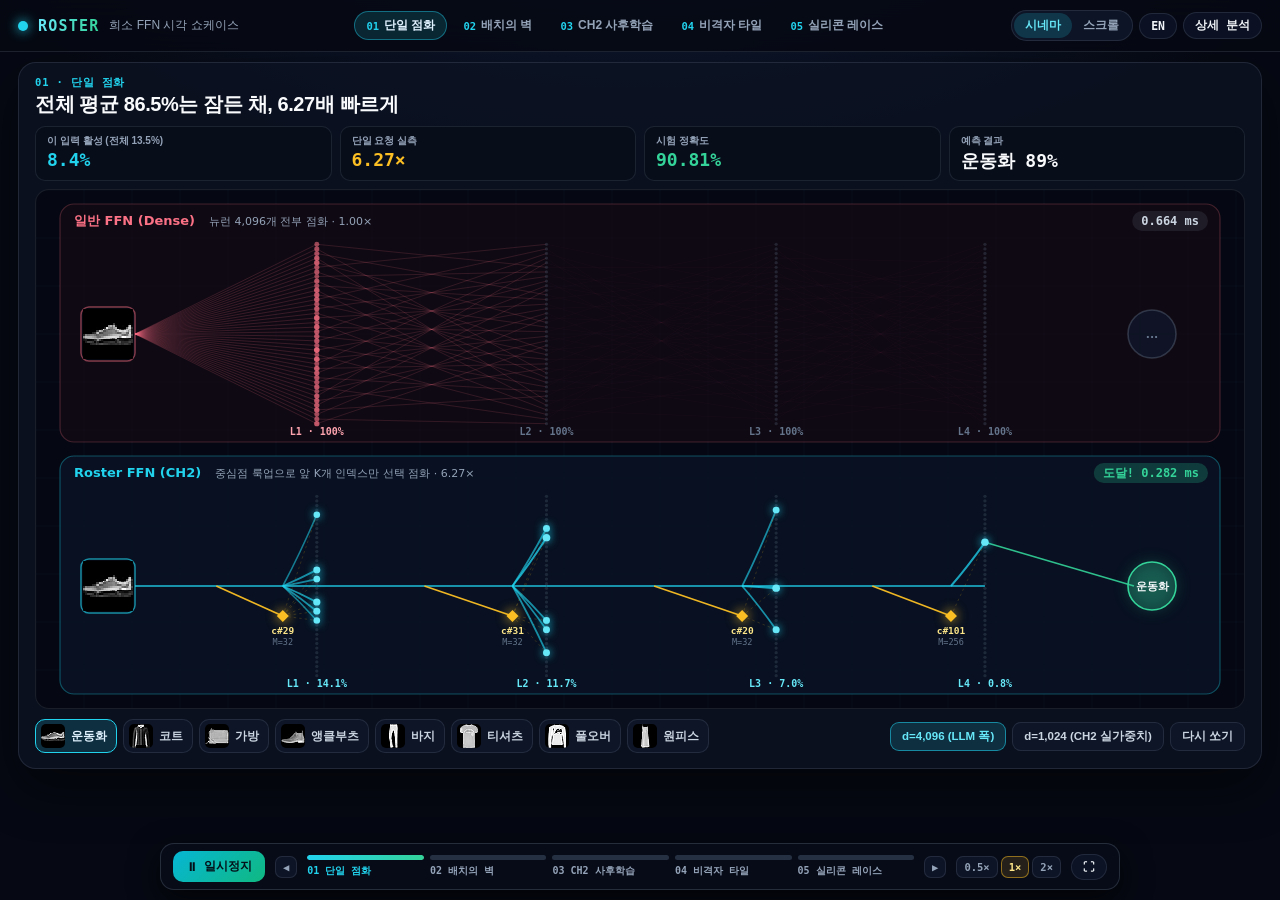
==== showcase.html @ a5975f6d "Add interactive visual showcase (showcase.html, KO/EN) and update README links" ====
<!DOCTYPE html>
<html lang="ko">
<head>
<meta charset="UTF-8">
<meta name="viewport" content="width=device-width, initial-scale=1.0">
<title>ROSTER · Sparse FFN Visual Showcase</title>
<style>:root {
  --bg: #060913;
  --bg2: #0b1224;
  --glass: rgba(12, 18, 34, 0.78);
  --border: rgba(148, 163, 184, 0.16);
  --text: #f1f5f9;
  --muted: #94a3b8;
  --cyan: #22d3ee;
  --gold: #fbbf24;
  --green: #34d399;
  --coral: #fb7185;
  --violet: #a78bfa;
  --mono: 'JetBrains Mono', ui-monospace, SFMono-Regular, Menlo, Consolas, monospace;
  --sans: 'Inter', 'Pretendard', -apple-system, BlinkMacSystemFont, 'Segoe UI', Roboto, sans-serif;
}
* { box-sizing: border-box; margin: 0; padding: 0; }
html, body {
  background: radial-gradient(ellipse 80% 50% at 50% -10%, #101e3a 0%, var(--bg) 65%);
  background-color: var(--bg);
  color: var(--text);
  font-family: var(--sans);
  min-height: 100vh;
  overflow-x: hidden;
  -webkit-font-smoothing: antialiased;
}

/* Top Sticky Glass Bar */
.topbar {
  position: sticky; top: 0; z-index: 50;
  display: flex; align-items: center; justify-content: space-between; gap: 10px;
  padding: 10px 18px;
  background: rgba(6, 9, 19, 0.84);
  backdrop-filter: blur(14px);
  border-bottom: 1px solid var(--border);
  flex-wrap: wrap;
}
.brand { display: flex; align-items: center; gap: 10px; }
.brand-dot {
  width: 10px; height: 10px; border-radius: 50%;
  background: var(--cyan);
  box-shadow: 0 0 12px var(--cyan);
}
.brand-name {
  font-family: var(--mono); font-weight: 800; font-size: 15px; letter-spacing: 0.08em;
  background: linear-gradient(90deg, #67e8f9, #34d399);
  -webkit-background-clip: text; -webkit-text-fill-color: transparent;
}
.brand-sub { font-size: 12px; color: var(--muted); font-weight: 500; }

.nav-chs { display: flex; align-items: center; gap: 4px; flex-wrap: wrap; }
.nav-ch {
  display: inline-flex; align-items: center; gap: 5px;
  background: transparent; color: var(--muted);
  border: 1px solid transparent; border-radius: 999px;
  padding: 5px 11px; font-size: 12px; font-weight: 600; cursor: pointer;
  transition: all 0.18s ease;
}
.nav-ch:hover { color: var(--text); background: rgba(148,163,184,0.08); }
.nav-ch.active {
  color: #e0f2fe; background: rgba(34, 211, 238, 0.14);
  border-color: rgba(34, 211, 238, 0.42);
}
.ch-num { font-family: var(--mono); font-size: 10.5px; color: var(--cyan); }

.top-actions { display: flex; align-items: center; gap: 6px; }
.seg-grp {
  display: inline-flex; background: rgba(15,23,42,0.85);
  border: 1px solid var(--border); border-radius: 999px; padding: 2px;
}
.pill-btn {
  background: transparent; color: var(--muted); border: none; border-radius: 999px;
  padding: 5px 11px; font-size: 11.5px; font-weight: 600; cursor: pointer;
  transition: all 0.16s ease; text-decoration: none; white-space: nowrap;
}
.pill-btn:hover { color: var(--text); }
.pill-btn.active { background: rgba(34, 211, 238, 0.18); color: #67e8f9; }
.pill-outline {
  border: 1px solid var(--border); background: rgba(15, 23, 42, 0.72);
  color: var(--text); border-radius: 999px; padding: 5px 11px;
  font-size: 11.5px; font-weight: 700; cursor: pointer; text-decoration: none;
  font-family: var(--mono);
}
.pill-outline:hover { border-color: var(--cyan); color: var(--cyan); }

/* Stage Container */
.stage-wrap {
  max-width: 1320px; margin: 0 auto; padding: 12px 18px 92px;
}
body.mode-cinema .stage-wrap {
  padding: 10px 18px 78px;
}

/* Scene Sections */
.scene-sec {
  display: flex; flex-direction: column; gap: 8px;
  background: var(--glass);
  border: 1px solid var(--border);
  border-radius: 18px;
  padding: 13px 16px;
  box-shadow: 0 20px 50px rgba(0,0,0,0.45);
  margin-bottom: 24px;
}
body.mode-cinema .scene-sec { display: none; margin-bottom: 0; }
body.mode-cinema .scene-sec.is-active { display: flex; }

.sec-head {
  display: flex; align-items: baseline; justify-content: space-between;
  gap: 10px; flex-wrap: wrap;
}
.sec-tag {
  font-family: var(--mono); font-size: 10.5px; font-weight: 700;
  color: var(--cyan); text-transform: uppercase; letter-spacing: 0.08em;
}
.sec-title {
  font-size: clamp(15px, 2.0vw, 20px); font-weight: 800; letter-spacing: -0.02em;
  color: #f8fafc; margin-top: 1px;
}

/* 4-Chip Live Numeric HUD */
.hud-row {
  display: grid; grid-template-columns: repeat(4, minmax(0, 1fr)); gap: 8px;
}
.hud-card {
  background: rgba(8, 13, 26, 0.8);
  border: 1px solid rgba(148, 163, 184, 0.14);
  border-radius: 10px; padding: 7px 11px;
  display: flex; flex-direction: column; gap: 1px;
}
.hud-lbl { font-size: 10px; font-weight: 600; color: var(--muted); white-space: nowrap; overflow: hidden; text-overflow: ellipsis; }
.hud-val {
  font-family: var(--mono); font-size: clamp(13.5px, 1.65vw, 18px); font-weight: 800;
  font-variant-numeric: tabular-nums; color: #f8fafc;
}
.hud-val.c-cyan { color: var(--cyan); }
.hud-val.c-green { color: var(--green); }
.hud-val.c-gold { color: var(--gold); }
.hud-val.c-coral { color: var(--coral); }

/* Canvas Viewport */
.cv-box {
  position: relative; width: 100%;
  height: clamp(330px, 50vh, 490px);
  border-radius: 14px; overflow: hidden;
  background: #050812;
  border: 1px solid rgba(148, 163, 184, 0.14);
}
body.mode-cinema .cv-box {
  height: clamp(300px, calc(100vh - 340px), 520px);
}
.cv-box canvas { width: 100%; height: 100%; display: block; cursor: pointer; }

/* Scene Control Dock */
.ctrl-bar {
  display: flex; align-items: center; justify-content: space-between;
  gap: 8px; flex-wrap: wrap;
}
.ctrl-grp { display: flex; align-items: center; gap: 6px; flex-wrap: wrap; }
.c-btn {
  background: rgba(15, 23, 42, 0.85); color: #cbd5e1;
  border: 1px solid var(--border); border-radius: 9px;
  padding: 6px 11px; font-size: 11.5px; font-weight: 600; cursor: pointer;
  transition: all 0.15s ease; white-space: nowrap;
}
.c-btn:hover { border-color: rgba(34, 211, 238, 0.5); color: #f8fafc; }
.c-btn.active {
  background: rgba(34, 211, 238, 0.16); color: #67e8f9;
  border-color: rgba(34, 211, 238, 0.55);
}
.c-btn.t-gold.active { background: rgba(251,191,36,0.18); color: #fde68a; border-color: #fbbf24; }
.c-btn.t-green.active { background: rgba(52,211,153,0.18); color: #6ee7b7; border-color: #34d399; }
.c-btn.t-violet.active { background: rgba(167,139,250,0.18); color: #ddd6fe; border-color: #a78bfa; }
.c-btn.t-coral.active { background: rgba(251,113,133,0.18); color: #fecdd3; border-color: #fb7185; }

/* Scene 1 Image Strip */
.ex-strip { display: flex; align-items: center; gap: 6px; overflow-x: auto; padding: 2px 0; }
.ex-chip {
  display: inline-flex; align-items: center; gap: 6px;
  background: rgba(15, 23, 42, 0.85); color: #cbd5e1;
  border: 1px solid var(--border); border-radius: 10px;
  padding: 4px 9px 4px 5px; font-size: 11.5px; font-weight: 600; cursor: pointer;
  flex-shrink: 0; transition: all 0.15s ease;
}
.ex-chip img { border-radius: 5px; image-rendering: pixelated; background: #000; }
.ex-chip:hover { border-color: rgba(34, 211, 238, 0.5); }
.ex-chip.active { background: rgba(34, 211, 238, 0.16); border-color: var(--cyan); color: #e0f2fe; }

/* Scene 3 Morph Scrubber */
.morph-slider {
  flex: 1; min-width: 140px; accent-color: var(--green); cursor: pointer;
}

/* Bottom Floating Cinema Playbar */
.playbar {
  position: fixed; bottom: 10px; left: 50%; transform: translateX(-50%);
  z-index: 60; width: min(94vw, 960px);
  background: rgba(8, 13, 26, 0.92);
  backdrop-filter: blur(16px);
  border: 1px solid rgba(148, 163, 184, 0.22);
  border-radius: 14px; padding: 7px 12px;
  display: flex; align-items: center; gap: 10px;
  box-shadow: 0 10px 30px rgba(0, 0, 0, 0.65);
}
/* In Scroll mode, make playbar an unobtrusive compact bottom-right floating pill */
body.mode-scroll .playbar {
  left: auto; right: 14px; transform: none; width: auto;
  padding: 6px 10px; border-radius: 999px;
}
body.mode-scroll .scrub-bar,
body.mode-scroll .spd-grp,
body.mode-scroll #btn-prev,
body.mode-scroll #btn-next,
body.mode-scroll #btn-fs { display: none; }
body.mode-cinema .footer { display: none; }
.play-btn {
  display: inline-flex; align-items: center; gap: 6px;
  background: linear-gradient(135deg, #06b6d4, #10b981);
  color: #041019; border: none; border-radius: 10px;
  padding: 7px 13px; font-size: 12px; font-weight: 800; cursor: pointer;
  flex-shrink: 0;
}
.play-btn:hover { filter: brightness(1.08); }

.scrub-bar { flex: 1; display: grid; grid-template-columns: repeat(5, 1fr); gap: 6px; }
.scrub-seg { cursor: pointer; display: flex; flex-direction: column; gap: 4px; }
.scrub-track {
  height: 5px; border-radius: 99px; background: rgba(51, 65, 85, 0.7); overflow: hidden;
}
.scrub-fill { height: 100%; width: 0%; background: linear-gradient(90deg, var(--cyan), var(--green)); border-radius: 99px; }
.scrub-seg.active .scrub-lbl { color: var(--cyan); }
.scrub-lbl {
  font-family: var(--mono); font-size: 10px; font-weight: 600; color: var(--muted);
  white-space: nowrap; overflow: hidden; text-overflow: ellipsis;
}

.spd-grp { display: inline-flex; gap: 3px; }
.spd-btn {
  background: rgba(15,23,42,0.8); color: var(--muted);
  border: 1px solid var(--border); border-radius: 7px;
  padding: 4px 7px; font-family: var(--mono); font-size: 10.5px; font-weight: 700; cursor: pointer;
}
.spd-btn.active { color: #fde68a; border-color: rgba(251,191,36,0.5); background: rgba(251,191,36,0.12); }

.footer {
  text-align: center; font-size: 11.5px; color: var(--muted);
  padding: 12px 16px 24px;
}

/* Responsive Mobile Tuning */
@media (max-width: 760px) {
  .topbar { padding: 8px 12px; }
  .brand-sub { display: none; }
  .nav-chs { order: 3; width: 100%; justify-content: space-between; }
  .nav-ch { padding: 4px 8px; font-size: 11px; }
  .ch-txt { display: none; }
  .stage-wrap { padding: 10px 10px 84px; }
  .scene-sec { padding: 12px; border-radius: 14px; }
  .hud-row { grid-template-columns: repeat(2, minmax(0, 1fr)); }
  .cv-box { height: 360px; }
  .playbar { padding: 7px 10px; gap: 8px; }
  .scrub-lbl { display: none; }
  .spd-grp, #btn-fs { display: none; }
}</style>
</head>
<body class="mode-cinema">

<header class="topbar">
  <div class="brand">
    <span class="brand-dot"></span>
    <span class="brand-name">ROSTER</span>
    <span id="brand-sub" class="brand-sub">희소 FFN 시각 쇼케이스</span>
  </div>

  <nav class="nav-chs" aria-label="Chapters">
    <button class="nav-ch active" data-ch="0"></button>
    <button class="nav-ch" data-ch="1"></button>
    <button class="nav-ch" data-ch="2"></button>
    <button class="nav-ch" data-ch="3"></button>
    <button class="nav-ch" data-ch="4"></button>
  </nav>

  <div class="top-actions">
    <div class="seg-grp">
      <button id="btn-mode-cinema" class="pill-btn active">시네마</button>
      <button id="btn-mode-scroll" class="pill-btn">스크롤</button>
    </div>
    <button id="btn-lang" class="pill-outline">EN</button>
    <a id="btn-detail" class="pill-outline" href="index.html">상세 분석</a>
  </div>
</header>

<main class="stage-wrap">

  <!-- ================= SCENE 01: SINGLE-TOKEN IGNITION ================= -->
  <section id="sec-s1" class="scene-sec is-active">
    <div class="sec-head">
      <div>
        <div class="sec-tag">01 · 단일 점화</div>
        <h1 class="sec-title">뉴런 86.5%는 잠든 채, 6.27배 빠르게</h1>
      </div>
    </div>
    <div class="hud-row">
      <div class="hud-card"><span id="s1-hl1" class="hud-lbl">평균 활성 뉴런</span><span id="s1-hv1" class="hud-val c-cyan">13.5%</span></div>
      <div class="hud-card"><span id="s1-hl2" class="hud-lbl">단일 요청 속도</span><span id="s1-hv2" class="hud-val c-gold">6.27×</span></div>
      <div class="hud-card"><span id="s1-hl3" class="hud-lbl">시험 정확도</span><span id="s1-hv3" class="hud-val c-green">90.81%</span></div>
      <div class="hud-card"><span id="s1-hl4" class="hud-lbl">예측 결과</span><span id="s1-hv4" class="hud-val">운동화 99%</span></div>
    </div>
    <div class="cv-box"><canvas id="cv-s1"></canvas></div>
    <div class="ctrl-bar">
      <div id="s1-ex-strip" class="ex-strip"></div>
      <div class="ctrl-grp">
        <button class="c-btn s1-dim-btn active" data-dim="4096">d=4,096</button>
        <button class="c-btn s1-dim-btn" data-dim="1024">d=1,024</button>
        <button id="s1-replay" class="c-btn">다시 쏘기</button>
      </div>
    </div>
  </section>

  <!-- ================= SCENE 02: THE BATCHING WALL ================= -->
  <section id="sec-s2" class="scene-sec">
    <div class="sec-head">
      <div>
        <div class="sec-tag">02 · 배치의 벽</div>
        <h2 class="sec-title">각각은 13.5%인데, 뭉치면 99.8%가 켜진다</h2>
      </div>
    </div>
    <div class="hud-row">
      <div class="hud-card"><span id="s2-hl1" class="hud-lbl">토큰당 활성</span><span id="s2-hv1" class="hud-val c-cyan">22.5%</span></div>
      <div class="hud-card"><span id="s2-hl2" class="hud-lbl">열 합집합 포화</span><span id="s2-hv2" class="hud-val c-coral">99.8%</span></div>
      <div class="hud-card"><span id="s2-hl3" class="hud-lbl">16×16 고정격자 ×0</span><span id="s2-hv3" class="hud-val c-gold">74.2%</span></div>
      <div class="hud-card"><span id="s2-hl4" class="hud-lbl">순진한 배치 가속</span><span id="s2-hv4" class="hud-val c-coral">1.00×</span></div>
    </div>
    <div class="cv-box"><canvas id="cv-s2"></canvas></div>
    <div class="ctrl-bar">
      <div class="ctrl-grp">
        <button id="s2-btn-rain" class="c-btn active">토큰 유입 (합집합 포화)</button>
        <button id="s2-btn-grid" class="c-btn t-coral">고정 16×16 격자 (×0 낭비)</button>
        <button id="s2-btn-hover" class="c-btn">토큰 1줄 탐색</button>
      </div>
    </div>
  </section>

  <!-- ================= SCENE 03: CH2 MAGNETIC MORPH ================= -->
  <section id="sec-s3" class="scene-sec">
    <div class="sec-head">
      <div>
        <div class="sec-tag">03 · CH2 정렬</div>
        <h2 class="sec-title">흩어진 별이 32열 텐서 코어 벽으로 뭉친다</h2>
      </div>
    </div>
    <div class="hud-row">
      <div class="hud-card"><span id="s3-hl1" class="hud-lbl">×0 낭비 비율</span><span id="s3-hv1" class="hud-val c-green">12.6%</span></div>
      <div class="hud-card"><span id="s3-hl2" class="hud-lbl">P2 합집합</span><span id="s3-hv2" class="hud-val c-cyan">16.1%</span></div>
      <div class="hud-card"><span id="s3-hl3" class="hud-lbl">DRAM 읽기</span><span id="s3-hv3" class="hud-val c-gold">64.5%</span></div>
      <div class="hud-card"><span id="s3-hl4" class="hud-lbl">1* 누락</span><span id="s3-hv4" class="hud-val c-green">0%</span></div>
    </div>
    <div class="cv-box"><canvas id="cv-s3"></canvas></div>
    <div class="ctrl-bar">
      <div class="ctrl-grp">
        <button class="c-btn s3-st-btn active" data-st="0">0 무작위</button>
        <button class="c-btn s3-st-btn" data-st="1">1 M=32</button>
        <button class="c-btn s3-st-btn" data-st="2">2 B1 가족</button>
        <button class="c-btn s3-st-btn t-green" data-st="3">3 B2 32열</button>
      </div>
      <input id="s3-slider" class="morph-slider" type="range" min="0" max="3" step="0.01" value="0" aria-label="Morph Stage">
    </div>
  </section>

  <!-- ================= SCENE 04: NON-GRID 5-TIER TILING + A3V4 ================= -->
  <section id="sec-s4" class="scene-sec">
    <div class="sec-head">
      <div>
        <div class="sec-tag">04 · 비격자 타일</div>
        <h2 class="sec-title">격자를 깬 5단계 틀 + Attention 뒤 0.00ms 배치</h2>
      </div>
    </div>
    <div class="hud-row">
      <div class="hud-card"><span id="s4-hl1" class="hud-lbl">전체 타일 (B=2,048)</span><span id="s4-hv1" class="hud-val c-gold">4,103</span></div>
      <div class="hud-card"><span id="s4-hl2" class="hud-lbl">64×32 대형틀 비중</span><span id="s4-hv2" class="hud-val c-cyan">76.7%</span></div>
      <div class="hud-card"><span id="s4-hl3" class="hud-lbl">타일 채움률</span><span id="s4-hv3" class="hud-val c-green">87.4%</span></div>
      <div class="hud-card"><span id="s4-hl4" class="hud-lbl">노출 배치 오버헤드</span><span id="s4-hv4" class="hud-val c-green">0.00 ms</span></div>
    </div>
    <div class="cv-box"><canvas id="cv-s4"></canvas></div>
    <div class="ctrl-bar">
      <div class="ctrl-grp">
        <button id="s4-f-all" class="c-btn s4-f-btn active" data-f="all">전체</button>
        <button id="s4-f-ng" class="c-btn s4-f-btn t-gold" data-f="ng">비격자만</button>
        <button class="c-btn s4-f-btn t-gold" data-f="4">64×32</button>
        <button class="c-btn s4-f-btn" data-f="0">32×32</button>
        <button class="c-btn s4-f-btn t-violet" data-f="1">32×16</button>
        <button class="c-btn s4-f-btn t-green" data-f="2">16×16</button>
        <button class="c-btn s4-f-btn t-coral" data-f="3">8×16</button>
      </div>
      <button id="s4-replay" class="c-btn">타일 덮기 재생</button>
    </div>
  </section>

  <!-- ================= SCENE 05: GPU SILICON RACE ================= -->
  <section id="sec-s5" class="scene-sec">
    <div class="sec-head">
      <div>
        <div class="sec-tag">05 · 실리콘 레이스</div>
        <h2 class="sec-title">RTX 4060 실측 속도 — 단일 6.27배 · 대형 배치 4.57배</h2>
      </div>
    </div>
    <div class="hud-row">
      <div class="hud-card"><span id="s5-hl1" class="hud-lbl">단일 요청 (B=1)</span><span id="s5-hv1" class="hud-val c-cyan">6.27×</span></div>
      <div class="hud-card"><span id="s5-hl2" class="hud-lbl">배치 겹침 E2E</span><span id="s5-hv2" class="hud-val c-green">4.57×</span></div>
      <div class="hud-card"><span id="s5-hl3" class="hud-lbl">순수 직렬 E2E</span><span id="s5-hv3" class="hud-val c-gold">3.10×</span></div>
      <div class="hud-card"><span id="s5-hl4" class="hud-lbl">vs BSMR (10회)</span><span id="s5-hv4" class="hud-val c-green">타일 -80%</span></div>
    </div>
    <div class="cv-box"><canvas id="cv-s5"></canvas></div>
    <div class="ctrl-bar">
      <div class="ctrl-grp">
        <button id="s5-ovlp-btn" class="c-btn t-green active">Attention 겹침</button>
        <button id="s5-ser-btn" class="c-btn t-gold">순수 직렬</button>
        <button class="c-btn s5-dim-btn active" data-dim="4096">d=4,096</button>
        <button class="c-btn s5-dim-btn" data-dim="1024">d=1,024</button>
      </div>
      <button id="s5-replay" class="c-btn">레이스 재시작</button>
    </div>
  </section>

  <footer id="footer-note" class="footer"></footer>
</main>

<!-- Floating Cinema Playbar -->
<div class="playbar" role="region" aria-label="Playback Controls">
  <button id="btn-play" class="play-btn"><span id="btn-play-ico">⏸</span><span id="btn-play-lbl">일시정지</span></button>
  <button id="btn-prev" class="spd-btn" title="Previous Scene">◀</button>
  <div class="scrub-bar">
    <div class="scrub-seg active" data-ch="0"><div class="scrub-track"><div class="scrub-fill"></div></div><span class="scrub-lbl">01</span></div>
    <div class="scrub-seg" data-ch="1"><div class="scrub-track"><div class="scrub-fill"></div></div><span class="scrub-lbl">02</span></div>
    <div class="scrub-seg" data-ch="2"><div class="scrub-track"><div class="scrub-fill"></div></div><span class="scrub-lbl">03</span></div>
    <div class="scrub-seg" data-ch="3"><div class="scrub-track"><div class="scrub-fill"></div></div><span class="scrub-lbl">04</span></div>
    <div class="scrub-seg" data-ch="4"><div class="scrub-track"><div class="scrub-fill"></div></div><span class="scrub-lbl">05</span></div>
  </div>
  <button id="btn-next" class="spd-btn" title="Next Scene">▶</button>
  <div class="spd-grp">
    <button class="spd-btn" data-spd="0.5">0.5×</button>
    <button class="spd-btn active" data-spd="1">1×</button>
    <button class="spd-btn" data-spd="2">2×</button>
  </div>
  <button id="btn-fs" class="pill-outline" title="Fullscreen">⛶</button>
</div>

<script>window.__SHOWCASE_DATA__ = {"classes_ko":["티셔츠","바지","풀오버","원피스","코트","샌들","셔츠","운동화","가방","앵클부츠"],"classes_en":["T-shirt","Trouser","Pullover","Dress","Coat","Sandal","Shirt","Sneaker","Bag","Ankle Boot"],"examples":[{"idx":9,"label":7,"ko":"운동화","en":"Sneaker","img":"[data-uri]","pred":7,"conf":0.8933,"top3":[{"c":7,"p":0.8933},{"c":5,"p":0.0178},{"c":8,"p":0.0138}],"layers":[{"layer":1,"M":32,"j":29,"K":576,"pct":14.06,"on64":[0.078,0.109,0.156,0.125,0.156,0.172,0.172,0.172,0.125,0.141,0.109,0.078,0.188,0.141,0.141,0.234,0.156,0.156,0.172,0.141,0.156,0.109,0.172,0.172,0.047,0.203,0.156,0.172,0.172,0.125,0.156,0.141,0.125,0.141,0.172,0.094,0.203,0.094,0.094,0.109,0.188,0.094,0.141,0.203,0.172,0.188,0.109,0.188,0.125,0.109,0.078,0.062,0.156,0.188,0.125,0.125,0.172,0.141,0.156,0.094,0.094,0.141,0.109,0.109],"s64":[0.262,0.38,0.668,0.388,0.602,0.794,0.646,0.678,0.388,0.446,0.325,0.231,0.533,0.446,0.364,1.0,0.661,0.611,0.635,0.625,0.442,0.251,0.552,0.642,0.268,0.798,0.504,0.415,0.727,0.456,0.535,0.679,0.535,0.554,0.411,0.38,0.873,0.191,0.281,0.23,0.795,0.316,0.599,0.671,0.612,0.63,0.496,0.771,0.434,0.561,0.27,0.253,0.588,0.91,0.559,0.409,0.532,0.631,0.523,0.325,0.376,0.462,0.601,0.466],"d64":[0.262,0.38,0.668,0.388,0.602,0.794,0.646,0.678,0.388,0.446,0.325,0.231,0.533,0.446,0.364,1.0,0.661,0.611,0.635,0.625,0.442,0.251,0.552,0.642,0.268,0.798,0.504,0.415,0.727,0.456,0.535,0.679,0.535,0.554,0.411,0.38,0.873,0.191,0.281,0.23,0.795,0.316,0.599,0.671,0.612,0.63,0.496,0.771,0.434,0.561,0.27,0.253,0.588,0.91,0.559,0.409,0.532,0.631,0.523,0.325,0.376,0.462,0.601,0.466]},{"layer":2,"M":32,"j":31,"K":480,"pct":11.72,"on64":[0.094,0.078,0.188,0.141,0.141,0.125,0.094,0.141,0.062,0.078,0.125,0.141,0.078,0.156,0.188,0.125,0.031,0.125,0.109,0.141,0.109,0.078,0.125,0.125,0.125,0.109,0.094,0.125,0.062,0.188,0.094,0.109,0.125,0.094,0.156,0.078,0.047,0.078,0.141,0.094,0.125,0.141,0.094,0.172,0.141,0.141,0.172,0.109,0.141,0.094,0.078,0.109,0.141,0.094,0.125,0.078,0.156,0.125,0.109,0.156,0.141,0.141,0.078,0.125],"s64":[0.417,0.282,0.749,0.53,0.514,0.414,0.347,0.559,0.125,0.273,0.457,0.794,0.225,0.595,1.0,0.554,0.091,0.648,0.564,0.394,0.396,0.279,0.403,0.375,0.407,0.333,0.324,0.559,0.226,0.845,0.353,0.622,0.509,0.274,0.536,0.307,0.189,0.24,0.532,0.536,0.511,0.329,0.385,0.796,0.536,0.389,0.791,0.367,0.664,0.604,0.226,0.648,0.707,0.349,0.794,0.433,0.628,0.517,0.395,0.522,0.439,0.39,0.267,0.579],"d64":[0.417,0.282,0.749,0.53,0.514,0.414,0.347,0.559,0.125,0.273,0.457,0.794,0.225,0.595,1.0,0.554,0.091,0.648,0.564,0.394,0.396,0.279,0.403,0.375,0.407,0.333,0.324,0.559,0.226,0.845,0.353,0.622,0.509,0.274,0.536,0.307,0.189,0.24,0.532,0.536,0.511,0.329,0.385,0.796,0.536,0.389,0.791,0.367,0.664,0.604,0.226,0.648,0.707,0.349,0.794,0.433,0.628,0.517,0.395,0.522,0.439,0.39,0.267,0.579]},{"layer":3,"M":32,"j":20,"K":288,"pct":7.03,"on64":[0.094,0.062,0.078,0.047,0.125,0.047,0.078,0.094,0.062,0.031,0.094,0.109,0.125,0.125,0.047,0.047,0.031,0.047,0.094,0.094,0.125,0.047,0.062,0.062,0.031,0.062,0.109,0.125,0.062,0.094,0.094,0.078,0.094,0.047,0.062,0.062,0.094,0.094,0.062,0.047,0.078,0.094,0.062,0.031,0.062,0.031,0.094,0.031,0.078,0.047,0.078,0.047,0.016,0.047,0.062,0.078,0.094,0.031,0.047,0.047,0.047,0.078,0.094,0.078],"s64":[0.304,0.214,0.241,0.119,0.763,0.107,0.419,0.438,0.363,0.126,0.683,0.396,0.616,0.518,0.13,0.205,0.063,0.195,0.717,0.482,0.3,0.092,0.153,0.197,0.071,0.12,0.413,0.545,0.161,0.688,0.216,0.243,1.0,0.193,0.205,0.176,0.69,0.455,0.207,0.163,0.25,0.384,0.214,0.092,0.103,0.489,0.82,0.092,0.543,0.428,0.365,0.199,0.038,0.067,0.273,0.245,0.644,0.145,0.096,0.151,0.258,0.21,0.3,0.138],"d64":[0.304,0.214,0.241,0.119,0.763,0.107,0.419,0.438,0.363,0.126,0.683,0.396,0.616,0.518,0.13,0.205,0.063,0.195,0.717,0.482,0.3,0.092,0.153,0.197,0.071,0.12,0.413,0.545,0.161,0.688,0.216,0.243,1.0,0.193,0.205,0.176,0.69,0.455,0.207,0.163,0.25,0.384,0.214,0.092,0.103,0.489,0.82,0.092,0.543,0.428,0.365,0.199,0.038,0.067,0.273,0.245,0.644,0.145,0.096,0.151,0.258,0.21,0.3,0.138]},{"layer":4,"M":256,"j":101,"K":32,"pct":0.78,"on64":[0.0,0.0,0.0,0.016,0.0,0.0,0.0,0.016,0.0,0.0,0.0,0.0,0.016,0.0,0.0,0.031,0.016,0.016,0.0,0.0,0.0,0.0,0.016,0.016,0.016,0.0,0.0,0.0,0.031,0.016,0.016,0.016,0.0,0.0,0.016,0.0,0.0,0.031,0.016,0.016,0.031,0.0,0.0,0.016,0.0,0.016,0.0,0.0,0.0,0.0,0.016,0.016,0.0,0.016,0.0,0.0,0.0,0.016,0.016,0.0,0.016,0.0,0.031,0.0],"s64":[0.0,0.0,0.0,0.071,0.0,0.0,0.0,0.047,0.0,0.0,0.0,0.0,0.012,0.0,0.0,0.537,1.0,0.004,0.0,0.0,0.0,0.0,0.059,0.004,0.067,0.0,0.0,0.0,0.302,0.02,0.016,0.008,0.0,0.0,0.031,0.0,0.0,0.502,0.067,0.082,0.169,0.0,0.0,0.11,0.0,0.251,0.0,0.0,0.0,0.0,0.004,0.027,0.0,0.02,0.0,0.0,0.0,0.031,0.024,0.0,0.02,0.0,0.322,0.0],"d64":[0.0,0.0,0.0,0.071,0.0,0.0,0.0,0.047,0.0,0.0,0.0,0.0,0.012,0.0,0.0,0.537,1.0,0.004,0.0,0.0,0.0,0.0,0.059,0.004,0.067,0.0,0.0,0.0,0.302,0.02,0.016,0.008,0.0,0.0,0.031,0.0,0.0,0.502,0.067,0.082,0.169,0.0,0.0,0.11,0.0,0.251,0.0,0.0,0.0,0.0,0.004,0.027,0.0,0.02,0.0,0.0,0.0,0.031,0.024,0.0,0.02,0.0,0.322,0.0]}]},{"idx":6,"label":4,"ko":"코트","en":"Coat","img":"[data-uri]","pred":4,"conf":0.9413,"top3":[{"c":4,"p":0.9413},{"c":0,"p":0.0083},{"c":8,"p":0.0079}],"layers":[{"layer":1,"M":32,"j":6,"K":1504,"pct":36.72,"on64":[0.359,0.328,0.344,0.438,0.438,0.344,0.375,0.312,0.359,0.344,0.406,0.312,0.312,0.391,0.328,0.297,0.297,0.469,0.391,0.359,0.453,0.297,0.406,0.406,0.375,0.516,0.375,0.453,0.328,0.453,0.344,0.328,0.344,0.312,0.297,0.281,0.359,0.438,0.359,0.391,0.297,0.328,0.422,0.391,0.406,0.422,0.438,0.469,0.25,0.375,0.359,0.469,0.297,0.391,0.375,0.344,0.266,0.375,0.312,0.422,0.328,0.406,0.266,0.375],"s64":[0.755,0.652,0.819,0.947,0.739,0.659,0.862,0.63,0.911,0.46,0.719,0.453,0.444,0.951,0.739,0.661,0.504,0.59,0.622,0.597,0.901,0.608,0.875,0.869,0.679,0.782,1.0,0.601,0.558,0.782,0.622,0.774,0.677,0.747,0.439,0.49,0.799,0.696,0.536,0.754,0.462,0.848,0.823,0.631,0.637,0.72,0.76,0.969,0.557,0.698,0.976,0.964,0.672,0.805,0.666,0.607,0.557,0.701,0.619,0.747,0.46,0.685,0.474,0.69],"d64":[0.755,0.652,0.819,0.947,0.739,0.659,0.862,0.63,0.911,0.46,0.719,0.453,0.444,0.951,0.739,0.661,0.504,0.59,0.622,0.597,0.901,0.608,0.875,0.869,0.679,0.782,1.0,0.601,0.558,0.782,0.622,0.774,0.677,0.747,0.439,0.49,0.799,0.696,0.536,0.754,0.462,0.848,0.823,0.631,0.637,0.72,0.76,0.969,0.557,0.698,0.976,0.964,0.672,0.805,0.666,0.607,0.557,0.701,0.619,0.747,0.46,0.685,0.474,0.69]},{"layer":2,"M":32,"j":4,"K":1408,"pct":34.38,"on64":[0.469,0.422,0.312,0.391,0.312,0.312,0.281,0.359,0.328,0.312,0.328,0.312,0.312,0.406,0.406,0.297,0.297,0.391,0.281,0.453,0.438,0.25,0.359,0.359,0.344,0.406,0.359,0.297,0.375,0.359,0.344,0.453,0.359,0.391,0.266,0.266,0.328,0.297,0.328,0.266,0.281,0.391,0.375,0.312,0.312,0.391,0.406,0.281,0.297,0.391,0.312,0.453,0.297,0.359,0.281,0.25,0.25,0.422,0.391,0.344,0.344,0.359,0.328,0.344],"s64":[0.993,0.76,0.444,0.785,0.535,0.621,0.515,0.474,0.72,0.551,0.485,0.563,0.63,1.0,0.861,0.72,0.419,0.79,0.576,0.804,0.673,0.453,0.596,0.606,0.568,0.566,0.658,0.431,0.748,0.705,0.62,0.853,0.956,0.796,0.36,0.506,0.543,0.449,0.531,0.508,0.546,0.558,0.584,0.436,0.518,0.799,0.78,0.533,0.481,0.848,0.745,0.83,0.367,0.643,0.477,0.444,0.45,0.974,0.705,0.765,0.566,0.735,0.762,0.749],"d64":[0.993,0.76,0.444,0.785,0.535,0.621,0.515,0.474,0.72,0.551,0.485,0.563,0.63,1.0,0.861,0.72,0.419,0.79,0.576,0.804,0.673,0.453,0.596,0.606,0.568,0.566,0.658,0.431,0.748,0.705,0.62,0.853,0.956,0.796,0.36,0.506,0.543,0.449,0.531,0.508,0.546,0.558,0.584,0.436,0.518,0.799,0.78,0.533,0.481,0.848,0.745,0.83,0.367,0.643,0.477,0.444,0.45,0.974,0.705,0.765,0.566,0.735,0.762,0.749]},{"layer":3,"M":32,"j":12,"K":1632,"pct":39.84,"on64":[0.453,0.375,0.359,0.328,0.359,0.406,0.422,0.406,0.391,0.438,0.328,0.469,0.438,0.281,0.391,0.359,0.375,0.328,0.328,0.5,0.469,0.375,0.453,0.438,0.406,0.5,0.406,0.391,0.359,0.406,0.391,0.438,0.391,0.344,0.469,0.375,0.344,0.453,0.469,0.391,0.375,0.516,0.375,0.406,0.469,0.391,0.297,0.375,0.422,0.359,0.422,0.312,0.359,0.516,0.438,0.359,0.375,0.359,0.328,0.5,0.359,0.359,0.438,0.391],"s64":[0.581,0.524,0.413,0.364,0.553,0.583,0.553,0.7,0.617,0.514,0.568,0.511,0.665,0.283,0.486,0.414,0.775,0.403,0.397,0.785,0.671,0.483,0.662,0.802,0.617,0.613,0.469,0.563,0.508,0.575,0.675,0.603,0.596,0.516,0.686,0.616,0.458,0.83,0.551,0.443,0.479,0.827,0.721,0.686,0.593,0.628,0.509,0.497,0.566,0.654,0.638,0.423,0.485,0.748,1.0,0.531,0.562,0.532,0.537,0.568,0.558,0.578,0.55,0.548],"d64":[0.581,0.524,0.413,0.364,0.553,0.583,0.553,0.7,0.617,0.514,0.568,0.511,0.665,0.283,0.486,0.414,0.775,0.403,0.397,0.785,0.671,0.483,0.662,0.802,0.617,0.613,0.469,0.563,0.508,0.575,0.675,0.603,0.596,0.516,0.686,0.616,0.458,0.83,0.551,0.443,0.479,0.827,0.721,0.686,0.593,0.628,0.509,0.497,0.566,0.654,0.638,0.423,0.485,0.748,1.0,0.531,0.562,0.532,0.537,0.568,0.558,0.578,0.55,0.548]},{"layer":4,"M":256,"j":126,"K":32,"pct":0.78,"on64":[0.016,0.016,0.0,0.0,0.016,0.016,0.0,0.0,0.0,0.0,0.0,0.0,0.0,0.016,0.0,0.0,0.016,0.0,0.016,0.016,0.016,0.0,0.0,0.047,0.0,0.0,0.0,0.0,0.0,0.0,0.031,0.0,0.0,0.0,0.031,0.0,0.0,0.0,0.016,0.0,0.0,0.031,0.0,0.031,0.0,0.016,0.0,0.0,0.016,0.0,0.0,0.0,0.016,0.031,0.031,0.0,0.016,0.0,0.016,0.0,0.016,0.0,0.016,0.0],"s64":[0.031,0.114,0.0,0.0,0.18,0.247,0.0,0.0,0.0,0.0,0.0,0.0,0.0,0.051,0.0,0.0,0.082,0.0,0.216,0.055,0.082,0.0,0.0,0.188,0.0,0.0,0.0,0.0,0.0,0.0,0.859,0.0,0.0,0.0,0.643,0.0,0.0,0.0,0.416,0.0,0.0,0.204,0.0,0.686,0.0,0.239,0.0,0.0,0.094,0.0,0.0,0.0,0.192,0.702,0.224,0.0,0.031,0.0,0.388,0.0,0.039,0.0,1.0,0.0],"d64":[0.031,0.114,0.0,0.0,0.18,0.247,0.0,0.0,0.0,0.0,0.0,0.0,0.0,0.051,0.0,0.0,0.082,0.0,0.216,0.055,0.082,0.0,0.0,0.188,0.0,0.0,0.0,0.0,0.0,0.0,0.859,0.0,0.0,0.0,0.643,0.0,0.0,0.0,0.416,0.0,0.0,0.204,0.0,0.686,0.0,0.239,0.0,0.0,0.094,0.0,0.0,0.0,0.192,0.702,0.224,0.0,0.031,0.0,0.388,0.0,0.039,0.0,1.0,0.0]}]},{"idx":18,"label":8,"ko":"가방","en":"Bag","img":"[data-uri]","pred":8,"conf":0.9196,"top3":[{"c":8,"p":0.9196},{"c":9,"p":0.0122},{"c":4,"p":0.0093}],"layers":[{"layer":1,"M":32,"j":5,"K":640,"pct":15.62,"on64":[0.219,0.156,0.203,0.156,0.141,0.156,0.234,0.188,0.172,0.172,0.094,0.109,0.141,0.094,0.125,0.234,0.141,0.203,0.141,0.188,0.188,0.156,0.156,0.109,0.219,0.156,0.156,0.078,0.125,0.156,0.141,0.141,0.156,0.109,0.125,0.109,0.234,0.125,0.156,0.234,0.219,0.172,0.172,0.188,0.141,0.156,0.141,0.219,0.094,0.203,0.094,0.109,0.109,0.156,0.172,0.188,0.094,0.172,0.172,0.156,0.109,0.219,0.125,0.125],"s64":[0.71,0.669,0.681,0.535,0.565,0.638,0.684,0.704,0.47,0.729,0.334,0.406,0.485,0.363,0.31,0.9,0.537,0.502,0.462,0.627,0.516,0.432,0.472,0.285,0.632,0.705,0.434,0.206,0.324,0.4,0.45,0.509,0.517,0.47,0.406,0.404,1.0,0.462,0.411,0.771,0.731,0.427,0.624,0.64,0.507,0.491,0.517,0.722,0.279,0.767,0.262,0.337,0.312,0.735,0.354,0.566,0.28,0.415,0.502,0.519,0.264,0.457,0.456,0.257],"d64":[0.71,0.669,0.681,0.535,0.565,0.638,0.684,0.704,0.47,0.729,0.334,0.406,0.485,0.363,0.31,0.9,0.537,0.502,0.462,0.627,0.516,0.432,0.472,0.285,0.632,0.705,0.434,0.206,0.324,0.4,0.45,0.509,0.517,0.47,0.406,0.404,1.0,0.462,0.411,0.771,0.731,0.427,0.624,0.64,0.507,0.491,0.517,0.722,0.279,0.767,0.262,0.337,0.312,0.735,0.354,0.566,0.28,0.415,0.502,0.519,0.264,0.457,0.456,0.257]},{"layer":2,"M":32,"j":8,"K":832,"pct":20.31,"on64":[0.234,0.219,0.156,0.203,0.172,0.188,0.188,0.234,0.188,0.25,0.25,0.281,0.109,0.234,0.25,0.234,0.25,0.25,0.188,0.234,0.219,0.141,0.109,0.172,0.234,0.188,0.25,0.109,0.141,0.219,0.188,0.219,0.188,0.219,0.203,0.281,0.188,0.156,0.188,0.109,0.234,0.125,0.219,0.219,0.188,0.219,0.156,0.219,0.203,0.188,0.234,0.188,0.188,0.203,0.188,0.25,0.188,0.172,0.219,0.266,0.203,0.25,0.219,0.234],"s64":[0.751,0.781,0.418,0.518,0.486,0.537,0.439,0.797,0.58,0.684,0.951,0.819,0.344,0.64,0.933,0.796,0.827,0.67,0.53,0.636,0.571,0.471,0.334,0.564,0.681,0.559,0.667,0.295,0.511,0.516,0.637,0.733,0.62,0.972,0.435,0.789,1.0,0.432,0.904,0.317,0.84,0.479,0.798,0.492,0.652,0.846,0.58,0.941,0.716,0.384,0.616,0.813,0.641,0.771,0.832,0.882,0.484,0.775,0.702,0.736,0.466,0.762,0.599,0.739],"d64":[0.751,0.781,0.418,0.518,0.486,0.537,0.439,0.797,0.58,0.684,0.951,0.819,0.344,0.64,0.933,0.796,0.827,0.67,0.53,0.636,0.571,0.471,0.334,0.564,0.681,0.559,0.667,0.295,0.511,0.516,0.637,0.733,0.62,0.972,0.435,0.789,1.0,0.432,0.904,0.317,0.84,0.479,0.798,0.492,0.652,0.846,0.58,0.941,0.716,0.384,0.616,0.813,0.641,0.771,0.832,0.882,0.484,0.775,0.702,0.736,0.466,0.762,0.599,0.739]},{"layer":3,"M":32,"j":27,"K":224,"pct":5.47,"on64":[0.047,0.078,0.078,0.016,0.047,0.062,0.031,0.078,0.062,0.094,0.078,0.047,0.125,0.078,0.031,0.062,0.062,0.047,0.016,0.062,0.094,0.047,0.031,0.078,0.047,0.062,0.078,0.047,0.031,0.078,0.031,0.062,0.047,0.047,0.047,0.047,0.047,0.062,0.094,0.047,0.047,0.078,0.047,0.031,0.0,0.016,0.031,0.109,0.062,0.047,0.047,0.031,0.094,0.047,0.031,0.047,0.031,0.031,0.062,0.125,0.016,0.078,0.031,0.031],"s64":[0.268,0.932,0.654,0.052,0.444,0.16,0.257,0.472,0.399,0.945,0.827,0.231,0.722,0.417,0.396,0.79,0.273,0.354,0.108,0.525,0.74,0.57,0.215,0.236,0.276,0.701,0.677,0.507,0.499,0.808,0.231,0.493,0.446,0.696,0.391,0.218,0.234,0.504,0.782,0.402,0.577,0.488,0.186,0.312,0.0,0.105,0.612,0.677,0.31,0.433,0.509,0.249,0.627,0.362,0.218,0.21,0.228,0.281,0.478,0.564,0.05,1.0,0.197,0.262],"d64":[0.268,0.932,0.654,0.052,0.444,0.16,0.257,0.472,0.399,0.945,0.827,0.231,0.722,0.417,0.396,0.79,0.273,0.354,0.108,0.525,0.74,0.57,0.215,0.236,0.276,0.701,0.677,0.507,0.499,0.808,0.231,0.493,0.446,0.696,0.391,0.218,0.234,0.504,0.782,0.402,0.577,0.488,0.186,0.312,0.0,0.105,0.612,0.677,0.31,0.433,0.509,0.249,0.627,0.362,0.218,0.21,0.228,0.281,0.478,0.564,0.05,1.0,0.197,0.262]},{"layer":4,"M":256,"j":225,"K":32,"pct":0.78,"on64":[0.0,0.016,0.016,0.0,0.0,0.016,0.016,0.0,0.031,0.0,0.016,0.016,0.0,0.0,0.016,0.0,0.0,0.0,0.0,0.0,0.016,0.016,0.016,0.031,0.0,0.0,0.016,0.016,0.0,0.016,0.0,0.016,0.0,0.0,0.0,0.016,0.016,0.0,0.0,0.0,0.0,0.016,0.0,0.0,0.016,0.0,0.0,0.016,0.016,0.0,0.016,0.016,0.016,0.016,0.031,0.0,0.0,0.016,0.0,0.0,0.016,0.0,0.0,0.0],"s64":[0.0,0.043,0.004,0.0,0.0,0.008,0.082,0.0,0.255,0.0,0.043,1.0,0.0,0.0,0.459,0.0,0.0,0.0,0.0,0.0,0.012,0.016,0.016,0.008,0.0,0.0,0.129,0.251,0.0,0.227,0.0,0.043,0.0,0.0,0.0,0.71,0.0,0.0,0.0,0.0,0.0,0.016,0.0,0.0,0.012,0.0,0.0,0.008,0.008,0.0,0.031,0.075,0.008,0.035,0.212,0.0,0.0,0.008,0.0,0.0,0.039,0.0,0.0,0.0],"d64":[0.0,0.043,0.004,0.0,0.0,0.008,0.082,0.0,0.255,0.0,0.043,1.0,0.0,0.0,0.459,0.0,0.0,0.0,0.0,0.0,0.012,0.016,0.016,0.008,0.0,0.0,0.129,0.251,0.0,0.227,0.0,0.043,0.0,0.0,0.0,0.71,0.0,0.0,0.0,0.0,0.0,0.016,0.0,0.0,0.012,0.0,0.0,0.008,0.008,0.0,0.031,0.075,0.008,0.035,0.212,0.0,0.0,0.008,0.0,0.0,0.039,0.0,0.0,0.0]}]},{"idx":0,"label":9,"ko":"앵클부츠","en":"Ankle Boot","img":"[data-uri]","pred":9,"conf":0.9383,"top3":[{"c":9,"p":0.9383},{"c":5,"p":0.0154},{"c":7,"p":0.0143}],"layers":[{"layer":1,"M":32,"j":9,"K":672,"pct":16.41,"on64":[0.172,0.141,0.188,0.156,0.156,0.234,0.188,0.172,0.156,0.25,0.156,0.125,0.156,0.156,0.219,0.203,0.172,0.172,0.156,0.188,0.172,0.188,0.172,0.141,0.188,0.156,0.172,0.156,0.156,0.172,0.125,0.141,0.094,0.172,0.156,0.141,0.297,0.109,0.125,0.172,0.203,0.172,0.172,0.25,0.156,0.141,0.188,0.188,0.078,0.125,0.078,0.094,0.109,0.25,0.125,0.203,0.141,0.156,0.281,0.156,0.062,0.234,0.094,0.125],"s64":[0.342,0.553,0.474,0.536,0.519,0.648,0.442,0.559,0.492,0.732,0.447,0.291,0.479,0.45,0.47,0.849,0.514,0.489,0.462,0.586,0.609,0.42,0.503,0.449,0.697,0.774,0.497,0.339,0.529,0.31,0.437,0.424,0.373,0.521,0.422,0.429,1.0,0.272,0.3,0.541,0.75,0.479,0.566,0.871,0.639,0.455,0.522,0.514,0.257,0.453,0.18,0.292,0.305,0.88,0.42,0.681,0.59,0.481,0.72,0.506,0.267,0.722,0.428,0.3],"d64":[0.342,0.553,0.474,0.536,0.519,0.648,0.442,0.559,0.492,0.732,0.447,0.291,0.479,0.45,0.47,0.849,0.514,0.489,0.462,0.586,0.609,0.42,0.503,0.449,0.697,0.774,0.497,0.339,0.529,0.31,0.437,0.424,0.373,0.521,0.422,0.429,1.0,0.272,0.3,0.541,0.75,0.479,0.566,0.871,0.639,0.455,0.522,0.514,0.257,0.453,0.18,0.292,0.305,0.88,0.42,0.681,0.59,0.481,0.72,0.506,0.267,0.722,0.428,0.3]},{"layer":2,"M":32,"j":13,"K":1344,"pct":32.81,"on64":[0.344,0.375,0.281,0.328,0.25,0.25,0.359,0.375,0.328,0.297,0.297,0.344,0.172,0.391,0.391,0.359,0.297,0.359,0.297,0.328,0.344,0.266,0.188,0.328,0.422,0.297,0.422,0.234,0.297,0.453,0.359,0.328,0.406,0.438,0.312,0.281,0.219,0.281,0.312,0.312,0.344,0.281,0.375,0.344,0.359,0.328,0.328,0.328,0.266,0.375,0.344,0.344,0.328,0.266,0.312,0.281,0.344,0.344,0.359,0.453,0.422,0.344,0.266,0.344],"s64":[0.721,1.0,0.608,0.81,0.387,0.466,0.587,0.675,0.454,0.572,0.577,0.67,0.322,0.645,0.969,0.884,0.581,0.772,0.573,0.787,0.615,0.376,0.303,0.684,0.891,0.438,0.877,0.349,0.484,0.919,0.578,0.705,0.645,0.991,0.527,0.601,0.541,0.505,0.805,0.551,0.821,0.401,0.653,0.507,0.775,0.74,0.835,0.867,0.677,0.635,0.681,0.692,0.689,0.489,0.726,0.875,0.627,0.751,0.76,1.0,0.61,0.628,0.583,0.742],"d64":[0.721,1.0,0.608,0.81,0.387,0.466,0.587,0.675,0.454,0.572,0.577,0.67,0.322,0.645,0.969,0.884,0.581,0.772,0.573,0.787,0.615,0.376,0.303,0.684,0.891,0.438,0.877,0.349,0.484,0.919,0.578,0.705,0.645,0.991,0.527,0.601,0.541,0.505,0.805,0.551,0.821,0.401,0.653,0.507,0.775,0.74,0.835,0.867,0.677,0.635,0.681,0.692,0.689,0.489,0.726,0.875,0.627,0.751,0.76,1.0,0.61,0.628,0.583,0.742]},{"layer":3,"M":32,"j":30,"K":512,"pct":12.5,"on64":[0.172,0.125,0.156,0.219,0.156,0.109,0.125,0.172,0.062,0.172,0.062,0.125,0.141,0.125,0.125,0.125,0.125,0.062,0.156,0.141,0.141,0.125,0.156,0.078,0.125,0.094,0.109,0.172,0.047,0.109,0.109,0.094,0.109,0.078,0.094,0.141,0.141,0.125,0.156,0.188,0.203,0.172,0.078,0.078,0.141,0.188,0.094,0.125,0.125,0.094,0.172,0.094,0.062,0.141,0.125,0.109,0.141,0.078,0.125,0.109,0.094,0.109,0.125,0.172],"s64":[0.55,0.413,0.349,0.546,1.0,0.47,0.26,0.478,0.269,0.428,0.191,0.624,0.453,0.654,0.554,0.302,0.295,0.168,0.606,0.51,0.474,0.399,0.553,0.138,0.199,0.357,0.316,0.35,0.188,0.376,0.342,0.401,0.284,0.275,0.269,0.47,0.498,0.218,0.655,0.533,0.677,0.504,0.262,0.351,0.352,0.534,0.217,0.364,0.469,0.444,0.702,0.291,0.194,0.491,0.44,0.206,0.365,0.134,0.561,0.408,0.239,0.383,0.492,0.546],"d64":[0.55,0.413,0.349,0.546,1.0,0.47,0.26,0.478,0.269,0.428,0.191,0.624,0.453,0.654,0.554,0.302,0.295,0.168,0.606,0.51,0.474,0.399,0.553,0.138,0.199,0.357,0.316,0.35,0.188,0.376,0.342,0.401,0.284,0.275,0.269,0.47,0.498,0.218,0.655,0.533,0.677,0.504,0.262,0.351,0.352,0.534,0.217,0.364,0.469,0.444,0.702,0.291,0.194,0.491,0.44,0.206,0.365,0.134,0.561,0.408,0.239,0.383,0.492,0.546]},{"layer":4,"M":256,"j":103,"K":32,"pct":0.78,"on64":[0.0,0.016,0.016,0.0,0.0,0.0,0.0,0.0,0.016,0.016,0.0,0.016,0.016,0.0,0.016,0.016,0.031,0.016,0.0,0.016,0.0,0.0,0.016,0.016,0.016,0.0,0.0,0.0,0.016,0.016,0.0,0.016,0.0,0.0,0.016,0.0,0.0,0.031,0.0,0.016,0.031,0.0,0.0,0.0,0.0,0.0,0.0,0.0,0.0,0.0,0.0,0.016,0.0,0.016,0.0,0.0,0.0,0.031,0.016,0.0,0.0,0.016,0.031,0.0],"s64":[0.0,0.29,0.2,0.0,0.0,0.0,0.0,0.0,1.0,0.035,0.0,0.118,0.075,0.0,0.016,0.255,0.396,0.118,0.0,0.09,0.0,0.0,0.976,0.086,0.078,0.0,0.0,0.0,0.024,0.067,0.0,0.047,0.0,0.0,0.451,0.0,0.0,0.608,0.0,0.051,0.506,0.0,0.0,0.0,0.0,0.0,0.0,0.0,0.0,0.0,0.0,0.024,0.0,0.043,0.0,0.0,0.0,0.345,0.184,0.0,0.0,0.059,0.749,0.0],"d64":[0.0,0.29,0.2,0.0,0.0,0.0,0.0,0.0,1.0,0.035,0.0,0.118,0.075,0.0,0.016,0.255,0.396,0.118,0.0,0.09,0.0,0.0,0.976,0.086,0.078,0.0,0.0,0.0,0.024,0.067,0.0,0.047,0.0,0.0,0.451,0.0,0.0,0.608,0.0,0.051,0.506,0.0,0.0,0.0,0.0,0.0,0.0,0.0,0.0,0.0,0.0,0.024,0.0,0.043,0.0,0.0,0.0,0.345,0.184,0.0,0.0,0.059,0.749,0.0]}]},{"idx":2,"label":1,"ko":"바지","en":"Trouser","img":"[data-uri]","pred":1,"conf":0.9099,"top3":[{"c":1,"p":0.9099},{"c":0,"p":0.0119},{"c":5,"p":0.0113}],"layers":[{"layer":1,"M":32,"j":3,"K":288,"pct":7.03,"on64":[0.062,0.047,0.062,0.078,0.094,0.047,0.031,0.094,0.078,0.062,0.062,0.047,0.062,0.094,0.094,0.062,0.047,0.094,0.078,0.078,0.109,0.047,0.031,0.047,0.047,0.109,0.047,0.109,0.062,0.062,0.031,0.078,0.062,0.047,0.031,0.0,0.047,0.031,0.109,0.125,0.078,0.078,0.047,0.078,0.062,0.062,0.125,0.078,0.078,0.078,0.094,0.109,0.047,0.062,0.125,0.062,0.031,0.094,0.156,0.047,0.031,0.062,0.078,0.125],"s64":[0.306,0.344,0.403,0.393,0.772,0.326,0.119,0.531,0.402,0.262,0.364,0.328,0.334,0.699,0.49,0.32,0.349,0.391,0.329,0.434,0.61,0.244,0.149,0.234,0.338,0.487,0.546,0.702,0.557,0.559,0.237,0.61,0.399,0.185,0.277,0.0,0.165,0.338,0.816,0.683,0.341,0.245,0.296,0.518,0.164,0.383,0.743,0.591,0.473,0.386,0.269,0.554,0.222,0.285,0.704,0.515,0.176,0.967,0.858,0.349,0.209,0.294,0.37,1.0],"d64":[0.306,0.344,0.403,0.393,0.772,0.326,0.119,0.531,0.402,0.262,0.364,0.328,0.334,0.699,0.49,0.32,0.349,0.391,0.329,0.434,0.61,0.244,0.149,0.234,0.338,0.487,0.546,0.702,0.557,0.559,0.237,0.61,0.399,0.185,0.277,0.0,0.165,0.338,0.816,0.683,0.341,0.245,0.296,0.518,0.164,0.383,0.743,0.591,0.473,0.386,0.269,0.554,0.222,0.285,0.704,0.515,0.176,0.967,0.858,0.349,0.209,0.294,0.37,1.0]},{"layer":2,"M":32,"j":16,"K":128,"pct":3.12,"on64":[0.047,0.078,0.016,0.047,0.0,0.031,0.016,0.0,0.047,0.031,0.047,0.031,0.031,0.0,0.047,0.047,0.062,0.016,0.016,0.047,0.031,0.078,0.031,0.031,0.031,0.0,0.016,0.016,0.062,0.016,0.0,0.047,0.031,0.031,0.0,0.0,0.031,0.078,0.0,0.047,0.031,0.016,0.062,0.047,0.031,0.047,0.031,0.062,0.016,0.062,0.094,0.047,0.031,0.047,0.016,0.0,0.0,0.0,0.0,0.016,0.016,0.0,0.062,0.031],"s64":[0.173,0.64,0.136,0.57,0.0,0.141,0.037,0.0,0.379,0.229,0.779,0.447,0.375,0.0,0.463,0.43,0.727,0.031,0.117,0.248,0.195,0.783,0.051,0.543,0.525,0.0,0.17,0.321,0.389,0.076,0.0,0.261,0.168,0.582,0.0,0.0,0.194,0.555,0.0,0.487,0.117,0.129,0.978,0.27,0.188,0.355,0.328,0.357,0.182,0.275,1.0,0.509,0.054,0.458,0.233,0.0,0.0,0.0,0.0,0.02,0.032,0.0,0.441,0.44],"d64":[0.173,0.64,0.136,0.57,0.0,0.141,0.037,0.0,0.379,0.229,0.779,0.447,0.375,0.0,0.463,0.43,0.727,0.031,0.117,0.248,0.195,0.783,0.051,0.543,0.525,0.0,0.17,0.321,0.389,0.076,0.0,0.261,0.168,0.582,0.0,0.0,0.194,0.555,0.0,0.487,0.117,0.129,0.978,0.27,0.188,0.355,0.328,0.357,0.182,0.275,1.0,0.509,0.054,0.458,0.233,0.0,0.0,0.0,0.0,0.02,0.032,0.0,0.441,0.44]},{"layer":3,"M":32,"j":28,"K":64,"pct":1.56,"on64":[0.016,0.016,0.0,0.0,0.031,0.016,0.0,0.016,0.0,0.031,0.016,0.0,0.0,0.062,0.0,0.031,0.016,0.0,0.0,0.0,0.0,0.031,0.016,0.016,0.016,0.031,0.031,0.031,0.031,0.031,0.016,0.047,0.016,0.0,0.0,0.0,0.016,0.016,0.016,0.016,0.016,0.047,0.0,0.016,0.031,0.016,0.0,0.031,0.016,0.031,0.0,0.016,0.016,0.0,0.016,0.0,0.016,0.016,0.016,0.031,0.016,0.016,0.016,0.0],"s64":[0.199,0.061,0.0,0.0,0.5,0.782,0.0,0.089,0.0,0.178,0.098,0.0,0.0,0.429,0.0,0.506,0.196,0.0,0.0,0.0,0.0,0.129,0.629,0.147,0.15,0.515,0.209,0.224,0.322,0.132,0.08,0.282,0.071,0.0,0.0,0.0,0.015,0.126,0.083,0.077,0.061,0.528,0.0,0.169,1.0,0.113,0.0,0.301,0.132,0.163,0.0,0.383,0.08,0.0,0.172,0.0,0.199,0.23,0.104,0.267,0.466,0.061,0.653,0.0],"d64":[0.199,0.061,0.0,0.0,0.5,0.782,0.0,0.089,0.0,0.178,0.098,0.0,0.0,0.429,0.0,0.506,0.196,0.0,0.0,0.0,0.0,0.129,0.629,0.147,0.15,0.515,0.209,0.224,0.322,0.132,0.08,0.282,0.071,0.0,0.0,0.0,0.015,0.126,0.083,0.077,0.061,0.528,0.0,0.169,1.0,0.113,0.0,0.301,0.132,0.163,0.0,0.383,0.08,0.0,0.172,0.0,0.199,0.23,0.104,0.267,0.466,0.061,0.653,0.0]},{"layer":4,"M":256,"j":181,"K":32,"pct":0.78,"on64":[0.0,0.016,0.0,0.031,0.0,0.0,0.016,0.0,0.016,0.016,0.0,0.016,0.0,0.0,0.0,0.0,0.0,0.016,0.0,0.0,0.016,0.0,0.0,0.0,0.0,0.0,0.031,0.031,0.0,0.0,0.0,0.0,0.031,0.0,0.031,0.0,0.0,0.016,0.0,0.031,0.016,0.031,0.0,0.0,0.0,0.0,0.016,0.0,0.0,0.016,0.016,0.0,0.031,0.0,0.0,0.016,0.0,0.0,0.016,0.0,0.0,0.0,0.031,0.0],"s64":[0.0,0.043,0.0,0.019,0.0,0.0,0.051,0.0,0.144,0.004,0.0,0.012,0.0,0.0,0.0,0.0,0.0,0.012,0.0,0.0,0.054,0.0,0.0,0.0,0.0,0.0,0.016,0.004,0.0,0.0,0.0,0.0,1.0,0.0,0.556,0.0,0.0,0.035,0.0,0.377,0.019,0.195,0.0,0.0,0.0,0.0,0.004,0.0,0.0,0.016,0.004,0.0,0.16,0.0,0.0,0.237,0.0,0.0,0.004,0.0,0.0,0.0,0.004,0.0],"d64":[0.0,0.043,0.0,0.019,0.0,0.0,0.051,0.0,0.144,0.004,0.0,0.012,0.0,0.0,0.0,0.0,0.0,0.012,0.0,0.0,0.054,0.0,0.0,0.0,0.0,0.0,0.016,0.004,0.0,0.0,0.0,0.0,1.0,0.0,0.556,0.0,0.0,0.035,0.0,0.377,0.019,0.195,0.0,0.0,0.0,0.0,0.004,0.0,0.0,0.016,0.004,0.0,0.16,0.0,0.0,0.237,0.0,0.0,0.004,0.0,0.0,0.0,0.004,0.0]}]},{"idx":19,"label":0,"ko":"티셔츠","en":"T-shirt","img":"[data-uri]","pred":0,"conf":0.8959,"top3":[{"c":0,"p":0.8959},{"c":6,"p":0.0166},{"c":8,"p":0.0139}],"layers":[{"layer":1,"M":32,"j":15,"K":704,"pct":17.19,"on64":[0.188,0.172,0.188,0.219,0.234,0.141,0.172,0.156,0.25,0.188,0.219,0.172,0.141,0.266,0.203,0.125,0.109,0.203,0.203,0.141,0.219,0.125,0.156,0.188,0.125,0.312,0.156,0.141,0.188,0.203,0.109,0.156,0.156,0.109,0.109,0.047,0.094,0.188,0.156,0.125,0.125,0.125,0.219,0.234,0.203,0.203,0.234,0.203,0.109,0.25,0.156,0.281,0.203,0.109,0.234,0.094,0.125,0.172,0.172,0.156,0.141,0.188,0.094,0.219],"s64":[0.488,0.737,0.465,0.728,0.882,0.531,0.475,0.52,0.791,0.589,0.499,0.482,0.512,1.0,0.63,0.441,0.319,0.626,0.623,0.502,0.559,0.272,0.53,0.721,0.285,0.621,0.72,0.482,0.502,0.621,0.39,0.567,0.43,0.559,0.403,0.07,0.245,0.525,0.402,0.35,0.376,0.601,0.87,0.684,0.486,0.505,0.706,0.64,0.373,0.67,0.529,0.928,0.669,0.343,0.657,0.28,0.56,0.553,0.516,0.564,0.604,0.711,0.293,0.74],"d64":[0.488,0.737,0.465,0.728,0.882,0.531,0.475,0.52,0.791,0.589,0.499,0.482,0.512,1.0,0.63,0.441,0.319,0.626,0.623,0.502,0.559,0.272,0.53,0.721,0.285,0.621,0.72,0.482,0.502,0.621,0.39,0.567,0.43,0.559,0.403,0.07,0.245,0.525,0.402,0.35,0.376,0.601,0.87,0.684,0.486,0.505,0.706,0.64,0.373,0.67,0.529,0.928,0.669,0.343,0.657,0.28,0.56,0.553,0.516,0.564,0.604,0.711,0.293,0.74]},{"layer":2,"M":32,"j":6,"K":512,"pct":12.5,"on64":[0.078,0.078,0.109,0.141,0.109,0.062,0.109,0.156,0.141,0.141,0.125,0.125,0.203,0.172,0.188,0.125,0.062,0.141,0.062,0.203,0.172,0.047,0.031,0.109,0.109,0.125,0.094,0.125,0.172,0.109,0.156,0.141,0.141,0.109,0.156,0.125,0.109,0.109,0.047,0.078,0.141,0.172,0.094,0.109,0.172,0.156,0.141,0.078,0.109,0.141,0.25,0.172,0.172,0.062,0.062,0.062,0.078,0.172,0.172,0.156,0.188,0.109,0.125,0.109],"s64":[0.481,0.241,0.407,0.718,0.59,0.313,0.47,0.734,0.591,0.842,0.414,0.48,0.714,0.602,0.702,0.642,0.18,0.84,0.378,1.0,0.693,0.104,0.165,0.435,0.389,0.529,0.391,0.588,0.748,0.569,0.789,0.671,0.897,0.562,0.645,0.578,0.306,0.396,0.174,0.304,0.38,0.845,0.361,0.468,0.845,0.591,0.528,0.328,0.545,0.555,0.984,0.579,0.624,0.297,0.152,0.294,0.226,0.778,0.852,0.737,0.879,0.502,0.594,0.38],"d64":[0.481,0.241,0.407,0.718,0.59,0.313,0.47,0.734,0.591,0.842,0.414,0.48,0.714,0.602,0.702,0.642,0.18,0.84,0.378,1.0,0.693,0.104,0.165,0.435,0.389,0.529,0.391,0.588,0.748,0.569,0.789,0.671,0.897,0.562,0.645,0.578,0.306,0.396,0.174,0.304,0.38,0.845,0.361,0.468,0.845,0.591,0.528,0.328,0.545,0.555,0.984,0.579,0.624,0.297,0.152,0.294,0.226,0.778,0.852,0.737,0.879,0.502,0.594,0.38]},{"layer":3,"M":32,"j":5,"K":64,"pct":1.56,"on64":[0.047,0.0,0.0,0.0,0.016,0.0,0.016,0.016,0.016,0.0,0.0,0.047,0.031,0.0,0.016,0.016,0.047,0.031,0.016,0.0,0.0,0.031,0.047,0.047,0.047,0.047,0.031,0.0,0.016,0.0,0.0,0.031,0.031,0.0,0.0,0.031,0.016,0.0,0.0,0.031,0.0,0.047,0.0,0.031,0.0,0.0,0.016,0.0,0.016,0.0,0.0,0.016,0.031,0.016,0.016,0.016,0.047,0.0,0.0,0.0,0.0,0.0,0.0,0.031],"s64":[0.799,0.0,0.0,0.0,0.1,0.0,0.145,0.167,0.058,0.0,0.0,0.462,0.373,0.0,0.056,0.147,1.0,0.29,0.06,0.0,0.0,0.375,0.496,0.248,0.538,0.426,0.69,0.0,0.141,0.0,0.0,0.315,0.404,0.0,0.0,0.75,0.058,0.0,0.0,0.397,0.0,0.732,0.0,0.766,0.0,0.0,0.163,0.0,0.029,0.0,0.0,0.172,0.248,0.339,0.4,0.049,0.339,0.0,0.0,0.0,0.0,0.0,0.0,0.138],"d64":[0.799,0.0,0.0,0.0,0.1,0.0,0.145,0.167,0.058,0.0,0.0,0.462,0.373,0.0,0.056,0.147,1.0,0.29,0.06,0.0,0.0,0.375,0.496,0.248,0.538,0.426,0.69,0.0,0.141,0.0,0.0,0.315,0.404,0.0,0.0,0.75,0.058,0.0,0.0,0.397,0.0,0.732,0.0,0.766,0.0,0.0,0.163,0.0,0.029,0.0,0.0,0.172,0.248,0.339,0.4,0.049,0.339,0.0,0.0,0.0,0.0,0.0,0.0,0.138]},{"layer":4,"M":256,"j":152,"K":32,"pct":0.78,"on64":[0.0,0.0,0.031,0.0,0.0,0.0,0.0,0.0,0.016,0.031,0.0,0.016,0.016,0.0,0.0,0.0,0.031,0.0,0.0,0.016,0.0,0.031,0.0,0.0,0.0,0.0,0.016,0.016,0.016,0.0,0.0,0.016,0.016,0.0,0.0,0.0,0.0,0.0,0.031,0.0,0.016,0.016,0.016,0.0,0.0,0.016,0.0,0.016,0.0,0.0,0.016,0.016,0.016,0.031,0.0,0.0,0.0,0.0,0.0,0.016,0.016,0.0,0.016,0.0],"s64":[0.0,0.0,0.141,0.0,0.0,0.0,0.0,0.0,0.0,0.2,0.0,0.075,0.012,0.0,0.0,0.0,0.639,0.0,0.0,0.008,0.0,0.035,0.0,0.0,0.0,0.0,0.02,0.008,0.047,0.0,0.0,1.0,0.004,0.0,0.0,0.0,0.0,0.0,0.427,0.0,0.008,0.38,0.004,0.0,0.0,0.067,0.0,0.035,0.0,0.0,0.016,0.008,0.522,0.133,0.0,0.0,0.0,0.0,0.0,0.043,0.031,0.0,0.271,0.0],"d64":[0.0,0.0,0.141,0.0,0.0,0.0,0.0,0.0,0.0,0.2,0.0,0.075,0.012,0.0,0.0,0.0,0.639,0.0,0.0,0.008,0.0,0.035,0.0,0.0,0.0,0.0,0.02,0.008,0.047,0.0,0.0,1.0,0.004,0.0,0.0,0.0,0.0,0.0,0.427,0.0,0.008,0.38,0.004,0.0,0.0,0.067,0.0,0.035,0.0,0.0,0.016,0.008,0.522,0.133,0.0,0.0,0.0,0.0,0.0,0.043,0.031,0.0,0.271,0.0]}]},{"idx":1,"label":2,"ko":"풀오버","en":"Pullover","img":"[data-uri]","pred":2,"conf":0.9128,"top3":[{"c":2,"p":0.9128},{"c":4,"p":0.015},{"c":5,"p":0.0116}],"layers":[{"layer":1,"M":32,"j":14,"K":768,"pct":18.75,"on64":[0.234,0.203,0.172,0.188,0.281,0.172,0.203,0.203,0.172,0.141,0.328,0.094,0.141,0.156,0.156,0.188,0.109,0.172,0.156,0.172,0.281,0.125,0.156,0.203,0.172,0.219,0.25,0.125,0.219,0.172,0.172,0.156,0.188,0.141,0.156,0.078,0.125,0.234,0.234,0.266,0.203,0.156,0.281,0.188,0.156,0.266,0.156,0.172,0.156,0.188,0.203,0.344,0.172,0.172,0.203,0.156,0.188,0.219,0.156,0.172,0.219,0.219,0.141,0.203],"s64":[0.704,0.584,0.495,0.618,0.853,0.527,0.672,0.584,0.326,0.323,0.771,0.266,0.232,0.511,0.564,0.553,0.153,0.382,0.349,0.439,0.882,0.266,0.507,0.577,0.454,0.617,0.662,0.236,0.447,0.67,0.66,0.424,0.529,0.305,0.468,0.157,0.326,0.569,0.681,0.802,0.545,0.707,0.849,0.516,0.527,0.752,0.56,0.46,0.441,0.459,0.535,1.0,0.547,0.405,0.496,0.41,0.596,0.486,0.564,0.348,0.74,0.73,0.347,0.512],"d64":[0.704,0.584,0.495,0.618,0.853,0.527,0.672,0.584,0.326,0.323,0.771,0.266,0.232,0.511,0.564,0.553,0.153,0.382,0.349,0.439,0.882,0.266,0.507,0.577,0.454,0.617,0.662,0.236,0.447,0.67,0.66,0.424,0.529,0.305,0.468,0.157,0.326,0.569,0.681,0.802,0.545,0.707,0.849,0.516,0.527,0.752,0.56,0.46,0.441,0.459,0.535,1.0,0.547,0.405,0.496,0.41,0.596,0.486,0.564,0.348,0.74,0.73,0.347,0.512]},{"layer":2,"M":32,"j":3,"K":896,"pct":21.88,"on64":[0.281,0.266,0.203,0.281,0.219,0.203,0.203,0.266,0.25,0.188,0.203,0.156,0.219,0.156,0.266,0.234,0.203,0.25,0.219,0.312,0.234,0.141,0.281,0.219,0.156,0.266,0.234,0.203,0.234,0.203,0.281,0.203,0.219,0.188,0.109,0.219,0.188,0.219,0.234,0.219,0.156,0.297,0.203,0.234,0.188,0.25,0.266,0.203,0.203,0.234,0.203,0.25,0.141,0.219,0.141,0.219,0.156,0.312,0.25,0.203,0.203,0.188,0.25,0.203],"s64":[0.767,0.797,0.558,0.893,0.568,0.413,0.471,0.519,0.862,0.559,0.481,0.729,0.761,0.355,0.794,0.673,0.631,0.895,0.6,0.844,0.809,0.27,0.664,0.622,0.526,0.769,0.778,0.635,0.649,0.688,0.874,0.48,0.768,0.372,0.261,0.604,0.636,0.735,0.697,0.486,0.485,0.889,0.507,0.451,0.684,0.709,0.877,0.544,0.455,0.894,0.688,0.627,0.425,0.656,0.447,0.6,0.387,0.976,1.0,0.586,0.71,0.626,0.578,0.837],"d64":[0.767,0.797,0.558,0.893,0.568,0.413,0.471,0.519,0.862,0.559,0.481,0.729,0.761,0.355,0.794,0.673,0.631,0.895,0.6,0.844,0.809,0.27,0.664,0.622,0.526,0.769,0.778,0.635,0.649,0.688,0.874,0.48,0.768,0.372,0.261,0.604,0.636,0.735,0.697,0.486,0.485,0.889,0.507,0.451,0.684,0.709,0.877,0.544,0.455,0.894,0.688,0.627,0.425,0.656,0.447,0.6,0.387,0.976,1.0,0.586,0.71,0.626,0.578,0.837]},{"layer":3,"M":32,"j":21,"K":384,"pct":9.38,"on64":[0.125,0.078,0.109,0.062,0.062,0.062,0.078,0.078,0.141,0.094,0.078,0.141,0.109,0.047,0.062,0.062,0.156,0.062,0.078,0.109,0.156,0.062,0.109,0.094,0.094,0.062,0.062,0.094,0.109,0.078,0.094,0.062,0.156,0.078,0.078,0.109,0.047,0.078,0.062,0.094,0.078,0.125,0.094,0.094,0.172,0.109,0.109,0.125,0.062,0.141,0.125,0.078,0.125,0.109,0.094,0.062,0.094,0.141,0.062,0.094,0.094,0.094,0.094,0.047],"s64":[0.923,0.223,0.498,0.428,0.213,0.288,0.332,0.53,0.766,0.304,0.397,0.76,0.313,0.21,0.473,0.4,0.6,0.368,0.266,0.408,0.966,0.35,0.737,0.317,0.884,0.279,0.284,0.654,0.724,0.494,0.194,0.234,0.92,0.657,0.328,0.545,0.052,0.223,0.229,0.431,0.461,0.542,0.511,0.534,0.713,0.354,1.0,0.569,0.508,0.726,0.395,0.401,0.414,0.582,0.592,0.193,0.379,0.682,0.306,0.31,0.505,0.534,0.245,0.254],"d64":[0.923,0.223,0.498,0.428,0.213,0.288,0.332,0.53,0.766,0.304,0.397,0.76,0.313,0.21,0.473,0.4,0.6,0.368,0.266,0.408,0.966,0.35,0.737,0.317,0.884,0.279,0.284,0.654,0.724,0.494,0.194,0.234,0.92,0.657,0.328,0.545,0.052,0.223,0.229,0.431,0.461,0.542,0.511,0.534,0.713,0.354,1.0,0.569,0.508,0.726,0.395,0.401,0.414,0.582,0.592,0.193,0.379,0.682,0.306,0.31,0.505,0.534,0.245,0.254]},{"layer":4,"M":256,"j":157,"K":32,"pct":0.78,"on64":[0.0,0.016,0.0,0.0,0.016,0.0,0.0,0.0,0.016,0.0,0.0,0.016,0.031,0.016,0.0,0.0,0.031,0.016,0.016,0.0,0.016,0.016,0.0,0.0,0.0,0.0,0.0,0.016,0.016,0.0,0.0,0.016,0.0,0.031,0.0,0.0,0.0,0.0,0.031,0.031,0.016,0.016,0.0,0.0,0.0,0.0,0.016,0.016,0.0,0.0,0.0,0.0,0.0,0.016,0.016,0.0,0.016,0.0,0.0,0.016,0.0,0.016,0.016,0.0],"s64":[0.0,0.255,0.0,0.0,0.027,0.0,0.0,0.0,0.051,0.0,0.0,0.008,0.306,0.051,0.0,0.0,0.31,0.047,1.0,0.0,0.02,0.012,0.0,0.0,0.0,0.0,0.0,0.192,0.09,0.0,0.0,0.027,0.0,0.267,0.0,0.0,0.0,0.0,0.475,0.235,0.016,0.02,0.0,0.0,0.0,0.0,0.125,0.055,0.0,0.0,0.0,0.0,0.0,0.569,0.369,0.0,0.212,0.0,0.0,0.035,0.0,0.016,0.588,0.0],"d64":[0.0,0.255,0.0,0.0,0.027,0.0,0.0,0.0,0.051,0.0,0.0,0.008,0.306,0.051,0.0,0.0,0.31,0.047,1.0,0.0,0.02,0.012,0.0,0.0,0.0,0.0,0.0,0.192,0.09,0.0,0.0,0.027,0.0,0.267,0.0,0.0,0.0,0.0,0.475,0.235,0.016,0.02,0.0,0.0,0.0,0.0,0.125,0.055,0.0,0.0,0.0,0.0,0.0,0.569,0.369,0.0,0.212,0.0,0.0,0.035,0.0,0.016,0.588,0.0]}]},{"idx":13,"label":3,"ko":"원피스","en":"Dress","img":"[data-uri]","pred":3,"conf":0.8877,"top3":[{"c":3,"p":0.8877},{"c":1,"p":0.0181},{"c":6,"p":0.0147}],"layers":[{"layer":1,"M":32,"j":4,"K":864,"pct":21.09,"on64":[0.219,0.156,0.25,0.266,0.281,0.328,0.094,0.219,0.219,0.172,0.188,0.234,0.234,0.281,0.188,0.234,0.156,0.234,0.234,0.188,0.312,0.156,0.172,0.219,0.219,0.188,0.203,0.281,0.203,0.234,0.156,0.281,0.188,0.141,0.172,0.203,0.109,0.172,0.234,0.203,0.219,0.125,0.172,0.188,0.281,0.25,0.266,0.188,0.188,0.328,0.156,0.266,0.297,0.172,0.156,0.109,0.203,0.203,0.281,0.203,0.172,0.234,0.203,0.219],"s64":[0.529,0.469,0.364,0.714,1.0,0.483,0.331,0.62,0.539,0.418,0.424,0.426,0.517,0.914,0.647,0.589,0.587,0.672,0.538,0.327,0.802,0.421,0.367,0.427,0.57,0.465,0.594,0.707,0.712,0.714,0.268,0.622,0.455,0.396,0.622,0.415,0.241,0.342,0.671,0.347,0.522,0.292,0.625,0.558,0.78,0.646,0.56,0.666,0.597,0.865,0.34,0.753,0.765,0.408,0.395,0.311,0.543,0.705,0.769,0.49,0.463,0.672,0.412,0.558],"d64":[0.529,0.469,0.364,0.714,1.0,0.483,0.331,0.62,0.539,0.418,0.424,0.426,0.517,0.914,0.647,0.589,0.587,0.672,0.538,0.327,0.802,0.421,0.367,0.427,0.57,0.465,0.594,0.707,0.712,0.714,0.268,0.622,0.455,0.396,0.622,0.415,0.241,0.342,0.671,0.347,0.522,0.292,0.625,0.558,0.78,0.646,0.56,0.666,0.597,0.865,0.34,0.753,0.765,0.408,0.395,0.311,0.543,0.705,0.769,0.49,0.463,0.672,0.412,0.558]},{"layer":2,"M":32,"j":21,"K":928,"pct":22.66,"on64":[0.219,0.219,0.172,0.234,0.234,0.234,0.141,0.297,0.141,0.219,0.219,0.281,0.266,0.281,0.266,0.234,0.219,0.234,0.219,0.297,0.219,0.172,0.344,0.234,0.281,0.188,0.219,0.172,0.312,0.234,0.281,0.312,0.219,0.203,0.188,0.172,0.141,0.266,0.188,0.188,0.172,0.172,0.234,0.188,0.25,0.328,0.203,0.25,0.219,0.234,0.266,0.281,0.219,0.25,0.109,0.219,0.188,0.219,0.188,0.25,0.266,0.172,0.281,0.188],"s64":[0.541,0.597,0.363,0.651,0.569,0.658,0.357,0.8,0.329,0.503,0.494,0.522,0.536,0.788,0.686,0.595,0.634,0.464,0.498,0.663,0.538,0.321,0.781,0.468,0.784,0.34,0.613,0.364,0.723,0.53,0.746,0.951,0.515,0.439,0.472,0.415,0.441,0.531,0.528,0.435,0.358,0.385,0.497,0.281,0.503,0.645,0.401,0.485,0.57,0.546,1.0,0.532,0.444,0.633,0.277,0.394,0.447,0.478,0.511,0.534,0.528,0.357,0.661,0.464],"d64":[0.541,0.597,0.363,0.651,0.569,0.658,0.357,0.8,0.329,0.503,0.494,0.522,0.536,0.788,0.686,0.595,0.634,0.464,0.498,0.663,0.538,0.321,0.781,0.468,0.784,0.34,0.613,0.364,0.723,0.53,0.746,0.951,0.515,0.439,0.472,0.415,0.441,0.531,0.528,0.435,0.358,0.385,0.497,0.281,0.503,0.645,0.401,0.485,0.57,0.546,1.0,0.532,0.444,0.633,0.277,0.394,0.447,0.478,0.511,0.534,0.528,0.357,0.661,0.464]},{"layer":3,"M":32,"j":31,"K":256,"pct":6.25,"on64":[0.016,0.047,0.047,0.062,0.031,0.078,0.047,0.094,0.062,0.047,0.031,0.047,0.047,0.078,0.062,0.062,0.016,0.094,0.047,0.062,0.031,0.031,0.094,0.094,0.047,0.125,0.062,0.062,0.062,0.078,0.094,0.094,0.047,0.062,0.047,0.062,0.094,0.062,0.109,0.078,0.078,0.047,0.031,0.047,0.125,0.047,0.047,0.031,0.062,0.078,0.062,0.047,0.047,0.125,0.062,0.031,0.094,0.109,0.031,0.031,0.078,0.047,0.078,0.047],"s64":[0.19,0.213,0.422,0.227,0.058,0.363,0.143,0.888,0.379,0.375,0.083,0.134,0.363,0.718,0.379,0.221,0.045,0.481,0.199,0.396,0.193,0.104,0.604,0.484,0.255,1.0,0.544,0.273,0.59,0.598,0.667,0.46,0.262,0.274,0.107,0.291,0.671,0.235,0.488,0.417,0.907,0.273,0.185,0.402,0.421,0.321,0.182,0.115,0.206,0.307,0.494,0.156,0.377,0.707,0.174,0.123,0.368,0.35,0.079,0.093,0.508,0.182,0.262,0.421],"d64":[0.19,0.213,0.422,0.227,0.058,0.363,0.143,0.888,0.379,0.375,0.083,0.134,0.363,0.718,0.379,0.221,0.045,0.481,0.199,0.396,0.193,0.104,0.604,0.484,0.255,1.0,0.544,0.273,0.59,0.598,0.667,0.46,0.262,0.274,0.107,0.291,0.671,0.235,0.488,0.417,0.907,0.273,0.185,0.402,0.421,0.321,0.182,0.115,0.206,0.307,0.494,0.156,0.377,0.707,0.174,0.123,0.368,0.35,0.079,0.093,0.508,0.182,0.262,0.421]},{"layer":4,"M":256,"j":102,"K":32,"pct":0.78,"on64":[0.0,0.0,0.016,0.0,0.016,0.0,0.0,0.0,0.0,0.0,0.0,0.031,0.0,0.016,0.016,0.016,0.016,0.0,0.0,0.0,0.016,0.016,0.016,0.016,0.0,0.0,0.016,0.0,0.0,0.0,0.0,0.0,0.0,0.0,0.0,0.0,0.016,0.016,0.016,0.0,0.0,0.031,0.0,0.0,0.0,0.016,0.0,0.016,0.047,0.0,0.016,0.0,0.0,0.031,0.0,0.016,0.016,0.0,0.0,0.0,0.0,0.0,0.016,0.047],"s64":[0.0,0.0,0.0,0.0,0.055,0.0,0.0,0.0,0.0,0.0,0.0,0.216,0.0,1.0,0.008,0.067,0.643,0.0,0.0,0.0,0.11,0.012,0.043,0.078,0.0,0.0,0.012,0.0,0.0,0.0,0.0,0.0,0.0,0.0,0.0,0.0,0.082,0.0,0.369,0.0,0.0,0.565,0.0,0.0,0.0,0.031,0.0,0.016,0.188,0.0,0.067,0.0,0.0,0.282,0.0,0.22,0.157,0.0,0.0,0.0,0.0,0.0,0.039,0.373],"d64":[0.0,0.0,0.0,0.0,0.055,0.0,0.0,0.0,0.0,0.0,0.0,0.216,0.0,1.0,0.008,0.067,0.643,0.0,0.0,0.0,0.11,0.012,0.043,0.078,0.0,0.0,0.012,0.0,0.0,0.0,0.0,0.0,0.0,0.0,0.0,0.0,0.082,0.0,0.369,0.0,0.0,0.565,0.0,0.0,0.0,0.031,0.0,0.016,0.188,0.0,0.067,0.0,0.0,0.282,0.0,0.22,0.157,0.0,0.0,0.0,0.0,0.0,0.039,0.373]}]}],"batch_scene":{"B":512,"W":512,"strip_idx":2,"l1_union_pct":82.93,"strip_union_pct":100.0,"strip_tok_dens":31.84,"mats":{"arrival":"jAORHAAkWBABgQUBIwAAgIgwDSAQEgAQMNKnJAEJkASEACkBSwhYMi2KACIEQEEIICJBBQHCCgIwwAEVkXAS5Hrg+qrbETttz16Ii5zgelOTCWt/TviGkd1cRYIffHibaNn6/aax516gWctYupa+21lPFPX+TcTli4nmw6rTTQ3MAwAQMCJQAghAYAWFCgSAECCcuEAFQk4Q4rRWAIKBBOciiAkBShC7pAYDpARAEAggEmQUAbCOAjAgqRIJkAAByM6RHbT+YBo+8H93x5zB7fjz3ZzfBXv+//7/V+OhX9Tl7r9PMWx/s/0uv/73e9PuVrvtT6Pvn3Fw9Ln/[base64]/[base64]//7/V+OhX9Tl7r9PMWx/s/0uv/73e9PuVrvtT6Pvn3Fw9Ln/[base64]/[base64]/p8EeHje7NtXAZDdRSzCj4n5Cn+h7U7IRlxLiY5iHXlpAceYXAi0qVtc4cS2O+D66VtQo+/yWoOOGEJ6Ep+DQl17uKSBzYhAiDpcK5s/0Vr8jLMERDJVQJm5lSzxGU4A4r/[base64]/7//v9X46Ff1OXuv08xbH+z/S6//vd70+5Wu+1Po++fcXD0uf/[base64]/mAaPvB/d8ecwe34892c3wV7/v/+/1fjoV/U5e6/TzFsf7P9Lr/+93vT7la77U+j759xcPS5/93zvvN64Pqq2xE7bc9eiIuc4HpTkwlrf074hpHdXEWCH3x4m2jZ+v2msedeoFnLWLqWvttZTxT1/k3E5YuJ5sOq000NyM6RHbT+YBo+8H93x5zB7fjz3ZzfBXv+//7/V+OhX9Tl7r9PMWx/s/0uv/73e9PuVrvtT6Pvn3Fw9Ln/[base64]/mAaPvB/d8ecwe34892c3wV7/v/+/1fjoV/U5e6/TzFsf7P9Lr/+93vT7la77U+j759xcPS5/[base64]/IyzBEQyVUCZuZUs8RlOAOK/yIDwz1vl4OKBWYgUAQEcAKgIEAjBBAiGgAABiDAFJBAXGBgySoIHgAGRAQQAqQFaCF4ijQ6AVjQDAQgiI0EpAMIAUgCAgBmQ4BCmFCmBHPSsqBYEQEd9xqSgtUA8PP6fBHh43uzbVwGQ3UUswo+J+Qp/[base64]/yWoOOGEJ6Ep+DQl17uKSBzYhAiDpcK5s/0Vr8jLMERDJVQJm5lSzxGU4A4r/IgPDPW+Xg4oFZiAQICAAUgiAADAChUMKUDS1QABiQjgEAIBQECQGAgQAAACABADAAoiHABJBCYAABCkAACYoAFRARAJSIAUwAhBM74PrpW1Cj7/Jag44YQnoSn4NCXXu4pIHNiECIOlwrmz/[base64]/IyzBEQyVUCZuZUs8RlOAOK/[base64]/[base64]/Jag44YQnoSn4NCXXu4pIHNiECIOlwrmz/[base64]/mAaPvB/d8ecwe34892c3wV7/v/+/1fjoV/U5e6/TzFsf7P9Lr/+93vT7la77U+j759xcPS5/[base64]/TviGkd1cRYIffHibaNn6/aax516gWctYupa+21lPFPX+TcTli4nmw6rTTQ164Pqq2xE7bc9eiIuc4HpTkwlrf074hpHdXEWCH3x4m2jZ+v2msedeoFnLWLqWvttZTxT1/k3E5YuJ5sOq000NQBYEQaQKgIyhIDxJwIHFZPhFkRSAAxtEDgNAUGGiRgQDBAQEIkZAABUkBYoSGgIih5KGFEAwJQ0ANBurCQ44AgTOCAE06mALrlD7csaczW34xxycjgXbfv+s2UHiow/[base64]/[base64]/6zZQeKjD9zy5oHNswTjs+Uuvt7zMtEu1g/t3kM/[base64]/IyzBEQyVUCZuZUs8RlOAOK/yIDwz1vl4OKBWYjIzpEdtP5gGj7wf3fHnMHt+PPdnN8Fe/7//v9X46Ff1OXuv08xbH+z/S6//vd70+5Wu+1Po++fcXD0uf/d877zhMmQDCA8UAoKkH2FBxiA6DgSBDBDBCEWIbS3IMIBEcTlZIkFmygJki0os2ClIFHKgCDlAwGCDzMwYADUifC2Y8jOkR20/mAaPvB/d8ecwe34892c3wV7/v/+/1fjoV/U5e6/TzFsf7P9Lr/+93vT7la77U+j759xcPS5/[base64]/IyzBEQyVUCZuZUs8RlOAOK/[base64]//7/V+OhX9Tl7r9PMWx/s/0uv/73e9PuVrvtT6Pvn3Fw9Ln/[base64]//7/V+OhX9Tl7r9PMWx/s/0uv/73e9PuVrvtT6Pvn3Fw9Ln/[base64]/IyzBEQyVUCZuZUs8RlOAOK/[base64]/7//v9X46Ff1OXuv08xbH+z/S6//vd70+5Wu+1Po++fcXD0uf/[base64]/[base64]/7//v9X46Ff1OXuv08xbH+z/S6//vd70+5Wu+1Po++fcXD0uf/[base64]/mAaPvB/d8ecwe34892c3wV7/v/+/1fjoV/U5e6/TzFsf7P9Lr/+93vT7la77U+j759xcPS5/93zvvPMAwAQMCJQAghAYAWFCgSAECCcuEAFQk4Q4rRWAIKBBOciiAkBShC7pAYDpARAEAggEmQUAbCOAjAgqRIJkAABBM4IATTqYAuuUPtyxpzNbfjHHJyOBdt+/6zZQeKjD9zy5oHNswTjs+Uuvt7zMtEu1g/t3kM/[base64]/7//v9X46Ff1OXuv08xbH+z/S6//vd70+5Wu+1Po++fcXD0uf/[base64]/c8uaBzbME47PlLr7e8zLRLtYP7d5DP503cLSp602CtBMEzggBNOpgC65Q+3LGnM1t+MccnI4F237/[base64]/[base64]/[base64]/IyzBEQyVUCZuZUs8RlOAOK/yIDwz1vl4OKBWYjIzpEdtP5gGj7wf3fHnMHt+PPdnN8Fe/7//v9X46Ff1OXuv08xbH+z/S6//vd70+5Wu+1Po++fcXD0uf/[base64]/mAaPvB/d8ecwe34892c3wV7/v/+/1fjoV/U5e6/TzFsf7P9Lr/+93vT7la77U+j759xcPS5/[base64]/[base64]/c8uaBzbME47PlLr7e8zLRLtYP7d5DP503cLSp602CtBNABACAAAAAACkgEAQAgAAAMGEAAAABAQAAAUQAISACAAEAAAAABAAAECACgAICACAFkoAEABAAAAAgECAABAAgyM6RHbT+YBo+8H93x5zB7fjz3ZzfBXv+//7/V+OhX9Tl7r9PMWx/s/0uv/73e9PuVrvtT6Pvn3Fw9Ln/3fO+88jOkR20/mAaPvB/d8ecwe34892c3wV7/v/+/1fjoV/U5e6/TzFsf7P9Lr/+93vT7la77U+j759xcPS5/93zvvPIzpEdtP5gGj7wf3fHnMHt+PPdnN8Fe/7//v9X46Ff1OXuv08xbH+z/S6//vd70+5Wu+1Po++fcXD0uf/[base64]/IyzBEQyVUCZuZUs8RlOAOK/[base64]/7//v9X46Ff1OXuv08xbH+z/S6//vd70+5Wu+1Po++fcXD0uf/d877zIwBqyQkRA8RCSoKOGEIYEoYCAklhaIQBAAAAAhIMAIsgEEJ0iLOARCBAQJEoBSQxCAYQILwAQKQGA+YAIgBICDvg+ulbUKPv8lqDjhhCehKfg0Jde7ikgc2IQIg6XCubP9Fa/IyzBEQyVUCZuZUs8RlOAOK/yIDwz1vl4OKBWYjIzpEdtP5gGj7wf3fHnMHt+PPdnN8Fe/7//v9X46Ff1OXuv08xbH+z/S6//vd70+5Wu+1Po++fcXD0uf/[base64]/TviGkd1cRYIffHibaNn6/[base64]/7//v9X46Ff1OXuv08xbH+z/S6//vd70+5Wu+1Po++fcXD0uf/[base64]//7/V+OhX9Tl7r9PMWx/s/0uv/73e9PuVrvtT6Pvn3Fw9Ln/[base64]/IyzBEQyVUCZuZUs8RlOAOK/yIDwz1vl4OKBWYgEzggBNOpgC65Q+3LGnM1t+MccnI4F237/[base64]//7/V+OhX9Tl7r9PMWx/s/0uv/73e9PuVrvtT6Pvn3Fw9Ln/3fO+8xQpgRz0rKgWBEBHfcakoLVAPDz+nwR4eN7s21cBkN1FLMKPifkKf6HtTshGXEuJjmIdeWkBx5hcCLSpW1zhxLYEzggBNOpgC65Q+3LGnM1t+MccnI4F237/[base64]/rNlB4qMP3PLmgc2zBOOz5S6+3vMy0S7WD+3eQz+dN3C0qetNgrQTO+D66VtQo+/yWoOOGEJ6Ep+DQl17uKSBzYhAiDpcK5s/0Vr8jLMERDJVQJm5lSzxGU4A4r/IgPDPW+Xg4oFZiJxLkBwAHFgAAIEVASMIgIAIUoAQAQYBCCEUJiBAAQDApCQnBDBsGTIJqKAgAOBBAiIg4QMAggMSIEAAHJHwkuQ74PrpW1Cj7/Jag44YQnoSn4NCXXu4pIHNiECIOlwrmz/[base64]//7/V+OhX9Tl7r9PMWx/s/0uv/73e9PuVrvtT6Pvn3Fw9Ln/[base64]/[base64]/6zZQeKjD9zy5oHNswTjs+Uuvt7zMtEu1g/t3kM/[base64]/[base64]/mAaPvB/d8ecwe34892c3wV7/v/+/1fjoV/U5e6/TzFsf7P9Lr/+93vT7la77U+j759xcPS5/[base64]/TviGkd1cRYIffHibaNn6/aax516gWctYupa+21lPFPX+TcTli4nmw6rTTQ3IzpEdtP5gGj7wf3fHnMHt+PPdnN8Fe/7//v9X46Ff1OXuv08xbH+z/S6//vd70+5Wu+1Po++fcXD0uf/[base64]/TviGkd1cRYIffHibaNn6/aax516gWctYupa+21lPFPX+TcTli4nmw6rTTQ0EzggBNOpgC65Q+3LGnM1t+MccnI4F237/[base64]/IyzBEQyVUCZuZUs8RlOAOK/yIDwz1vl4OKBWYg8qJkrqokAOQyOHEkSIJhBISgwQy30CLyRAieCfAhQEQC5xkgCgPaowCRJEBYiOgNTERU3ygVI1QnEA0gSQwEIBM4IATTqYAuuUPtyxpzNbfjHHJyOBdt+/6zZQeKjD9zy5oHNswTjs+Uuvt7zMtEu1g/t3kM/nTdwtKnrTYK0EwTOCAE06mALrlD7csaczW34xxycjgXbfv+s2UHiow/[base64]/7//v9X46Ff1OXuv08xbH+z/S6//vd70+5Wu+1Po++fcXD0uf/[base64]/IyzBEQyVUCZuZUs8RlOAOK/[base64]/7//v9X46Ff1OXuv08xbH+z/S6//vd70+5Wu+1Po++fcXD0uf/[base64]/[base64]/rNlB4qMP3PLmgc2zBOOz5S6+3vMy0S7WD+3eQz+dN3C0qetNgrQTFAEBHACoCBAIwQQIhoAAAYgwBSQQFxgYMkqCB4ABkQEEAKkBWgheIo0OgFY0AwEIIiNBKQDCAFIAgIAZkOAQpsjOkR20/mAaPvB/d8ecwe34892c3wV7/v/+/1fjoV/U5e6/TzFsf7P9Lr/+93vT7la77U+j759xcPS5/93zvvNAFgRBpAqAjKEgPEnAgcVk+EWRFIADG0QOA0BQYaJGBAMEBAQiRkAAFSQFihIaAiKHkoYUQDAlDQA0G6sJDjgCyM6RHbT+YBo+8H93x5zB7fjz3ZzfBXv+//7/V+OhX9Tl7r9PMWx/s/0uv/73e9PuVrvtT6Pvn3Fw9Ln/[base64]/7//v9X46Ff1OXuv08xbH+z/S6//vd70+5Wu+1Po++fcXD0uf/d877zyM6RHbT+YBo+8H93x5zB7fjz3ZzfBXv+//7/V+OhX9Tl7r9PMWx/s/0uv/73e9PuVrvtT6Pvn3Fw9Ln/3fO+88jOkR20/mAaPvB/d8ecwe34892c3wV7/v/+/1fjoV/U5e6/TzFsf7P9Lr/+93vT7la77U+j759xcPS5/[base64]/mAaPvB/d8ecwe34892c3wV7/v/+/1fjoV/U5e6/TzFsf7P9Lr/+93vT7la77U+j759xcPS5/93zvvPIzpEdtP5gGj7wf3fHnMHt+PPdnN8Fe/7//v9X46Ff1OXuv08xbH+z/S6//vd70+5Wu+1Po++fcXD0uf/[base64]/TviGkd1cRYIffHibaNn6/[base64]/mAaPvB/d8ecwe34892c3wV7/v/+/1fjoV/U5e6/TzFsf7P9Lr/+93vT7la77U+j759xcPS5/93zvvMEzggBNOpgC65Q+3LGnM1t+MccnI4F237/[base64]/yWoOOGEJ6Ep+DQl17uKSBzYhAiDpcK5s/0Vr8jLMERDJVQJm5lSzxGU4A4r/[base64]/6zZQeKjD9zy5oHNswTjs+Uuvt7zMtEu1g/t3kM/[base64]/c8uaBzbME47PlLr7e8zLRLtYP7d5DP503cLSp602CtBNABAAAAAAAAAggEAAAgAEAMAEAAAABAQAAAUQAISACAAEEAAAABAAAECACAAISACAFEoAAAAAEAAA0kAAABAAgyM6RHbT+YBo+8H93x5zB7fjz3ZzfBXv+//7/V+OhX9Tl7r9PMWx/s/0uv/73e9PuVrvtT6Pvn3Fw9Ln/[base64]/IyzBEQyVUCZuZUs8RlOAOK/[base64]//7/V+OhX9Tl7r9PMWx/s/0uv/73e9PuVrvtT6Pvn3Fw9Ln/[base64]/Jag44YQnoSn4NCXXu4pIHNiECIOlwrmz/RWvyMswREMlVAmbmVLPEZTgDiv8iA8M9b5eDigVmIO+D66VtQo+/yWoOOGEJ6Ep+DQl17uKSBzYhAiDpcK5s/0Vr8jLMERDJVQJm5lSzxGU4A4r/[base64]/6zZQeKjD9zy5oHNswTjs+Uuvt7zMtEu1g/t3kM/[base64]/mAaPvB/d8ecwe34892c3wV7/v/+/1fjoV/U5e6/TzFsf7P9Lr/+93vT7la77U+j759xcPS5/93zvvMwAJIIgeyEWpAAAmUCAANQQiQApbGQKFQDAiEYAUpVIBoICopAIERgIQgABBDFo4ZASQAACARRRMCCgkGUEUQsO+D66VtQo+/yWoOOGEJ6Ep+DQl17uKSBzYhAiDpcK5s/0Vr8jLMERDJVQJm5lSzxGU4A4r/IgPDPW+Xg4oFZiEAEAIAAAAAAKSAQBACAAAAwYQAAAAEBAAABRAAhIAIAAQAAAAAEAAAQIAKAAgIAIAWSgAQAEAAAACAQIAAEACA74PrpW1Cj7/Jag44YQnoSn4NCXXu4pIHNiECIOlwrmz/[base64]/Jag44YQnoSn4NCXXu4pIHNiECIOlwrmz/[base64]/7//v9X46Ff1OXuv08xbH+z/S6//vd70+5Wu+1Po++fcXD0uf/[base64]/rNlB4qMP3PLmgc2zBOOz5S6+3vMy0S7WD+3eQz+dN3C0qetNgrQTjAORHAAkWBABgQUBIwAAgIgwDSAQEgAQMNKnJAEJkASEACkBSwhYMi2KACIEQEEIICJBBQHCCgIwwAEVkXAS5Hrg+qrbETttz16Ii5zgelOTCWt/TviGkd1cRYIffHibaNn6/aax516gWctYupa+21lPFPX+TcTli4nmw6rTTQ1AFgQBEAoAgqkgYQQEgY1A4GSJmIADUwIGAxAUIaIiAGMGBAAyQgABESAFiEJaECCGkqIWQDggCAAEGAENDiQBO+D66VtQo+/yWoOOGEJ6Ep+DQl17uKSBzYhAiDpcK5s/0Vr8jLMERDJVQJm5lSzxGU4A4r/IgPDPW+Xg4oFZiEAEAAAAAAAACCAQAACAAQAwAQAAAAEBAAABRAAhIAIAAQQAAAAEAAAQIAIAAhIAIAUSgAAAAAQAADSQAAAEACBAFgRBpAqAjKEgPEnAgcVk+EWRFIADG0QOA0BQYaJGBAMEBAQiRkAAFSQFihIaAiKHkoYUQDAlDQA0G6sJDjgCO+D66VtQo+/yWoOOGEJ6Ep+DQl17uKSBzYhAiDpcK5s/0Vr8jLMERDJVQJm5lSzxGU4A4r/[base64]/6zZQeKjD9zy5oHNswTjs+Uuvt7zMtEu1g/t3kM/nTdwtKnrTYK0E3rg+qrbETttz16Ii5zgelOTCWt/TviGkd1cRYIffHibaNn6/aax516gWctYupa+21lPFPX+TcTli4nmw6rTTQ0EzggBNOpgC65Q+3LGnM1t+MccnI4F237/rNlB4qMP3PLmgc2zBOOz5S6+3vMy0S7WD+3eQz+dN3C0qetNgrQTyM6RHbT+YBo+8H93x5zB7fjz3ZzfBXv+//7/V+OhX9Tl7r9PMWx/s/0uv/73e9PuVrvtT6Pvn3Fw9Ln/3fO+8xIhyoLpEYpEZAKQijhgOAOiKEEXFWykAQUEggMYkQCDCJBIiWihwOQGQYAADAco3WALEHCUBMTkAYLGAwKR5IzIzpEdtP5gGj7wf3fHnMHt+PPdnN8Fe/7//v9X46Ff1OXuv08xbH+z/S6//vd70+5Wu+1Po++fcXD0uf/d877zO+D66VtQo+/yWoOOGEJ6Ep+DQl17uKSBzYhAiDpcK5s/0Vr8jLMERDJVQJm5lSzxGU4A4r/IgPDPW+Xg4oFZiMwDABAwIlACCEBgBYUKBIAQIJy4QAVCThDitFYAgoEE5yKICQFKELukBgOkBEAQCCASZBQBsI4CMCCpEgmQAAE=","track_a":"q9/BPTpAAAAIQAAAP4gBgAAACBQAjQIQgeBEAEgcAAAOYYAALCQIAEAAAAAEEIAWASAAF/CAY4AAAAgQIiQAAKvfwT06QAAACEAAAD+IAYAAAAgUAI0CEIHgRABIHAAADmGAACwkCABAAAAABBCAFgEgABfwgGOAAAAIECIkAACr38E9OkAAAAhAAAA/iAGAAAAIFACNAhCB4EQASBwAAA5hgAAsJAgAQAAAAAQQgBYBIAAX8IBjgAAACBAiJAAAv//APDJAAAAIAAAACwABAAAAAAAAByAwAGCAAEwAAAAEAMAAPAQ4AAAAAAAEEIAAAiACl8AAQwAAAAAUAGAAAL//wDwyQAAACAAAAAsAAQAAAAAAAAcgMABggABMAAAABADAADwEOAAAAAAABBCAAAIgApfAAEMAAAAAFABgAAC//8A8MkAAAAgAAAALAAEAAAAAAAAHIDAAYIAATAAAAAQAwAA8BDgAAAAAAAQQgAACIAKXwABDAAAAABQAYAAAv//APDJAAAAIAAAACwABAAAAAAAAByAwAGCAAEwAAAAEAMAAPAQ4AAAAAAAEEIAAAiACl8AAQwAAAAAUAGAAAH3/4D4SQAAAgAAAAAOACAAAEAREgAUgMABgAABEIAAAAADAAnwEOAAAAAAgFAGAAgIAAsfAAQJAAAAAFAFgAAD//+A4CEAQAAYAAAAAAAAAABAAAAANAQAARAAAAGAAAAACSAB8AAgAAAAAABQAggAIAADvgBWESAAABAAAYAAAf3vAGAAAAEAEAAAAAAAAgAAQAEAAF4AgAEAAAEAgAAAAA8AAfAAAAAAAAAAUAAAACAAA78AUBAAAAAAACGAAAP//4FKgYABAJgAAAAAQCAAAAAAAAD/IIkQEBAAIAAAAAAfoBFgUmAAAABAAAAADAAAAAH/RnIcAAAAAAAAAAAD//+BSoGAAQCYAAAAAEAgAAAAAAAA/yCJEBAQACAAAAAAH6ARYFJgAAAAQAAAAAwAAAAB/0ZyHAAAAAAAAAAAAf//gEiBgAEAEAAAAAAAIAAAQAAAAP4AgREQAAAAAAAAAB2AAfAAIAAAAAAAEAAIAAAAAf8A8hgAAAAAAAGAAAH//4BIgYABABAAAAAAACAAAEAAAAD+AIEREAAAAAAAAAAdgAHwACAAAAAAABAACAAAAAH/APIYAAAAAAABgAAB//+ASIGAAQAQAAAAAAAgAABAAAAA/gCBERAAAAAAAAAAHYAB8AAgAAAAAAAQAAgAAAAB/wDyGAAAAAAAAYAAA///AABhgAEAEAAAAAAAAAAAAAAAAPwAARAAAAAAAAAAAB+IAWAAIAAAAAAAAAAAAAAAAf4ARhgAAAAAAAAAAAP//wAAYYABABAAAAAAAAAAAAAAAAD8AAEQAAAAAAAAAAAfiAFgACAAAAAAAAAAAAAAAAH+AEYYAAAAAAAAAAAD//8AAGGAAQAQAAAAAAAAAAAAAAAA/AABEAAAAAAAAAAAH4gBYAAgAAAAAAAAAAAAAAAB/gBGGAAAAAAAAAAAA///AABhgAEAEAAAAAAAAAAAAAAAAPwAARAAAAAAAAAAAB+IAWAAIAAAAAAAAAAAAAAAAf4ARhgAAAAAAAAAAAP//wAAYYABABAAAAAAAAAAAAAAAAD8AAEQAAAAAAAAAAAfiAFgACAAAAAAAAAAAAAAAAH+AEYYAAAAAAAAAAAD//8AYAEAAAAAAAAAAAAAAABAAAAAPAAAAQAAAAAAAAAAGwAB4ABgAAAAAAAAAAAACAABPwBEGAAAAAAAAIAAA///gAAAAAEAEAAAAAAAAAAAQAAAAH4AAQEAAAAAAAAAAB8AAfAAAAAAAAAAEAAAAAAAAb4AQBgAAAAAAAGAAAL//wDgAAAAAAAAAAAAACIAAEABAAAcAIABgAAAAAAAAAAbAAHwEGAAAAAAAFACAAAIAAP/AEYNIAAAAAABgAgC//8A4AAAAAAAAAAAAAAiAABAAQAAHACAAYAAAAAAAAAAGwAB8BBgAAAAAABQAgAACAAD/wBGDSAAAAAAAYAIAf//AOBBAAAAEAAAAAgAAAAAQAEAABwAAAEAAAAAgAAAAAsAAeAAIAAAAAAAUAIAACAAAx8ARAkAAAAAUAGAAAH//wDgQQAAABAAAAAIAAAAAEABAAAcAAABAAAAAIAAAAALAAHgACAAAAAAAFACAAAgAAMfAEQJAAAAAFABgAAB//8A4EEAAAAQAAAACAAAAABAAQAAHAAAAQAAAACAAAAACwAB4AAgAAAAAABQAgAAIAADHwBECQAAAABQAYAAA//fgOBBAAAAAAAAAA4AAAAAABAAADSAAAGEAAAQAAAAAAMAAeAAYAAAAAAAAAIAAAAAAB8ABAkAAAAAUACAAAP/3gBAYQAAAAACAAAOAAIAAAAAAAB8gAkAhAAAoAAAAAAfCEEgAGABAAAAAAAAAAEAAADewgAYAAAAABAkAAAD/94AQGEAAAAAAgAADgACAAAAAAAAfIAJAIQAAKAAAAAAHwhBIABgAQAAAAAAAAABAAAA3sIAGAAAAAAQJAAAA///AwhBAAAAgAIIAAAAAAAAAAAKAP5ACBIMEACggAAAAB+IUCBAYAAgCAAAAAAEAAAAAH7D8BgAAAAAACAAAAP9/4AIIAABgAACAAAAAAAAAAAACgD+AAgQEBAAgIAAAAAfyAAwgAAAAAgAAAAABAAAAAG+AeIYAAAAAAAgAAAD/f+ACCAAAYAAAgAAAAAAAAAAAAoA/gAIEBAQAICAAAAAH8gAMIAAAAAIAAAAAAQAAAABvgHiGAAAAAAAIAAAA/3/gAggAAGAAAIAAAAAAAAAAAAKAP4ACBAQEACAgAAAAB/IADCAAAAACAAAAAAEAAAAAb4B4hgAAAAAACAAAAP9/oAAAAAAAAACAAAAAAAAAAAAAAD6AAgQBBAAgAAAAAAfiAAgAAAAAAAAAAAABAAAAAH+A2IYAAAAAAAAAAAD/f6AAAAAAAAAAgAAAAAAAAAAAAAA+gAIEAQQAIAAAAAAH4gAIAAAAAAAAAAAAAQAAAAB/gNiGAAAAAAAAAAAA/3+gAAAAAAAAAIAAAAAAAAAAAAAAPoACBAEEACAAAAAAB+IACAAAAAAAAAAAAAEAAAAAf4DYhgAAAAAAAAAAAP9/oAAAAAAAAACAAAAAAAAAAAAAAD6AAgQBBAAgAAAAAAfiAAgAAAAAAAAAAAABAAAAAH+A2IYAAAAAAAAAAAD/f6AAAAAAAAAAgAAAAAAAAAAAAAA+gAIEAQQAIAAAAAAH4gAIAAAAAAAAAAAAAQAAAAB/gNiGAAAAAAAAAAAA//+gAABAAAAAAAAAAAAAAAAAAAAAHwAAAAEAAAAAAAAAB+AAGAAQAAAAAAAAAAAAAAAAf4CQhwAAAAAAAAAAAP//oAAAQAAAAAAAAAAAAAAAAAAAAB8AAAABAAAAAAAAAAfgABgAEAAAAAAAAAAAAAAAAH+AkIcAAAAAAAAAAAD//6ASEEAAAAQAAgAAAAABgBAGAgA/IQQAQQQALAAAAAAD4ARcEBgAAAAAAAAAgQAIAAB/oJwHAAAAABSAIAIE//+gEhBAAAAEAAIAAAAAAYAQBgIAPyEEAEEEACwAAAAAA+AEXBAYAAAAAAAAAIEACAAAf6CcBwAAAAAUgCACBPd74AKIIgBABAAAAAAAAAAAAAAAAD+AokQEBgAAAAAAAA/4AEwgAAAAAAAABAADAAgAAH+AXowAAAAAABhAAAD3e+ACiCIAQAQAAAAAAAAAAAAAAAA/gKJEBAYAAAAAAAAP+ABMIAAAAAAAAAQAAwAIAAB/gF6MAAAAAAAYQAAA93vgAogiAEAEAAAAAAAAAAAAAAAAP4CiRAQGAAAAAAAAD/gATCAAAAAAAAAEAAMACAAAf4BejAAAAAAAGEAAAPd74AOYKgBABgAAgIAAAAAAEAAgAD/I4ERMBiBAEAIAAAfwgEwgAAAAAAAAlAADAAgAAH8AfgwAAAAACNxgAAD3e+ADmCoAQAYAAICAAAAAABAAIAA/yOBETAYgQBACAAAH8IBMIAAAAAAAAJQAAwAIAAB/AH4MAAAAAAjcYAAA+n3h8+AoAcBfgDgA5qABAAAAECGi+/niBD4+MIAzAAAAD/5TAHgIANETAAD8gCWACBBAOmf/PIEABoQAHgEAAPp94fPgKAHAX4A4AOagAQAAABAhovv54gQ+PjCAMwAAAA/+UwB4CADREwAA/IAlgAgQQDpn/zyBAAaEAB4BAAD6feHz4CgBwF+AOADmoAEAAAAQIaL7+eIEPj4wgDMAAAAP/lMAeAgA0RMAAPyAJYAIEEA6Z/88gQAGhAAeAQAA/r/439E6AIBPgDAAgABFAAAAEECD/PvAABw+ICATAAAAD/yCADgIABADAACUAAAESBAB2+//zBEABAQAXkEAAP6/+N/ROgCAT4AwAIAARQAAABBAg/z7wAAcPiAgEwAAAA/8ggA4CAAQAwAAlAAABEgQAdvv/8wRAAQEAF5BAAD+v/jf0ToAgE+AMACAAEUAAAAQQIP8+8AAHD4gIBMAAAAP/IIAOAgAEAMAAJQAAARIEAHb7//MEQAEBABeQQAA/Pvo10A4AYBPmLgAJIGFBgAAOCCD/PvyAA56MKRzgAEAn/7CAXioEBATEATcAEEASVBB+u//3CMAAg4AngAgAPz76NdAOAGAT5i4ACSBhQYAADggg/z78gAOejCkc4ABAJ/+wgF4qBAQExAE3ABBAElQQfrv/9wjAAIOAJ4AIAD8++jXQDgBgE+YuAAkgYUGAAA4IIP8+/IADnowpHOAAQCf/sIBeKgQEBMQBNwAQQBJUEH67//cIwACDgCeACAA/Pvo10A4AYBPmLgAJIGFBgAAOCCD/PvyAA56MKRzgAEAn/7CAXioEBATEATcAEEASVBB+u//3CMAAg4AngAgAPz76NdAOAGAT5i4ACSBhQYAADggg/z78gAOejCkc4ABAJ/+wgF4qBAQExAE3ABBAElQQfrv/9wjAAIOAJ4AIAD8++jXQDgBgE+YuAAkgYUGAAA4IIP8+/IADnowpHOAAQCf/sIBeKgQEBMQBNwAQQBJUEH67//cIwACDgCeACAA/Pvo10A4AYBPmLgAJIGFBgAAOCCD/PvyAA56MKRzgAEAn/7CAXioEBATEATcAEEASVBB+u//3CMAAg4AngAgAPz76NdAOAGAT5i4ACSBhQYAADggg/z78gAOejCkc4ABAJ/+wgF4qBAQExAE3ABBAElQQfrv/9wjAAIOAJ4AIAD8++jXQDgBgE+YuAAkgYUGAAA4IIP8+/IADnowpHOAAQCf/sIBeKgQEBMQBNwAQQBJUEH67//cIwACDgCeACAAIE6AfFBAHAAMEAAE+nBFgIAXQ/yPzQC0tzwJ+G4ZAeADYIBDD0QAACABwAgON5M4IyAMlwKAYgYABAAEDOQBAAC4gDioAvjASSQAD/ju/P3z//R+x8fod/KQT/7/8MgjIYDYBukCAAHDBgCQH+4HKP4BocghwSBUAAACDDfoAAIAuIA4qAL4wEkkAA/47vz98//0fsfH6HfykE/+//DIIyGA2AbpAgABwwYAkB/uByj+AaHIIcEgVAAAAgw36AACAXwM5EH5v/AHKEAGoH/Z3X5v/////BD//74H/zToG/+B+AAZGwAAAQoJwAHn//53IADf/gEACCYAADAgIFACAAF8DORB+b/wByhABqB/2d1+b/////wQ//++B/806Bv/gfgAGRsAAAEKCcAB5//+dyAA3/4BAAgmAAAwICBQAgABfAzkQfm/8AcoQAagf9ndfm/////8EP//vgf/NOgb/4H4ABkbAAABCgnAAef//ncgAN/+AQAIJgAAMCAgUAIAAXwM5EH5v/AHKEAGoH/Z3X5v/////BD//74H/zToG/+B+AAZGwAAAQoJwAHn//53IADf/gEACCYAADAgIFACAAE4ByEB8e5wH4BAESA/2A3cQY//fXAY/38uB/+AgBP/tfhAODYOABAAAcABhf++swAAH94DAAFCAAAwIgIQAAIBOAchAfHucB+AQBEgP9gN3EGP/31wGP9/Lgf/gIAT/7X4QDg2DgAQAAHAAYX/vrMAAB/eAwABQgAAMCICEAACADoOIAHxz/AP4AAAgH+Yn/5b3/9/4IgP/3wH/5BgAf2Z+GgQP4gAAAIBwAHB//hAAAIf/gMAAQYAADACgFAAAAA6DiAB8c/wD+AAAIB/mJ/+W9//f+CID/98B/+QYAH9mfhoED+IAAACAcABwf/4QAACH/4DAAEGAAAwAoBQAAAQNoxwQOHvcA/gCBDke4iOzkPf7/5hiK+/vCdPtKIB9T88aDC1iAEABAGAAYH+/gMxAl/8AwAARgACIAIAUAJDBCwHQACRzwAPwAAWAPuYDb5v+/1v8oDf/zwH+xCAAd5B+HBQPwwAAAoBgAAD/+B8AAIe5gEgAAYAACAAgFAAAAQsB0AAkc8AD8AAFgD7mA2+b/v9b/KA3/88B/sQgAHeQfhwUD8MAAAKAYAAA//gfAACHuYBIAAGAAAgAIBQAAAELAdAAJHPAA/AABYA+5gNvm/7/W/ygN//PAf7EIAB3kH4cFA/DAAACgGAAAP/4HwAAh7mASAABgAAIACAUAAABCwHQACRzwAPwAAWAPuYDb5v+/1v8oDf/zwH+xCAAd5B+HBQPwwAAAoBgAAD/+B8AAIe5gEgAAYAACAAgFAAAIAlhhgCZZ5hJ9AQH8X60IAnW/v/zuGAn/88A692gAHBAx6gNFyOAwCABcAATP7wHhIi35xDgAFqAAAoAEjQAAAABQBAAhjfAAPoAB7Q+9DLr//7/O/jgB//PAP/doABwgQcoCDYhAAAQgHAAAP/4H4AAp/OAaAAAgAAIAAAUAAAAAUAQAIY3wAD6AAe0PvQy6//+/zv44Af/zwD/3aAAcIEHKAg2IQAAEIBwAAD/+B+AAKfzgGgAAIAACAAAFAAAAAFAEACGN8AA+gAHtD70Muv//v87+OAH/88A/92gAHCBBygINiEAABCAcAAA//gfgACn84BoAACAAAgAABQAAARLYBIAkH3wgn4AB72/9XL///7/u/35H///B//vjwo9ofdqD7fRkMgQwfASH////4+AJ/mA+BAzggQIAAA1AMIES2ASAJB98IJ+AAe9v/Vy///+/7v9+R///wf/748KPaH3ag+30ZDIEMHwEh////+PgCf5gPgQM4IECAAANQDCBEtgEgCQffCCfgAHvb/1cv///v+7/fkf//8H/++PCj2h92oPt9GQyBDB8BIf////j4An+YD4EDOCBAgAADUAwgRLYBIAkH3wgn4AB72/9XL///7/u/35H///B//vjwo9ofdqD7fRkMgQwfASH////4+AJ/mA+BAzggQIAAA1AMIES2ASAJB98IJ+AAe9v/Vy///+/7v9+R///wf/748KPaH3ag+30ZDIEMHwEh////+PgCf5gPgQM4IECAAANQDCAAZAEAKAFTASCQAD/D/9+Pr//A+x+fAf/+CD//3wFDjBACIB/sAAAHAB8AAK//jOpKBv8QAgQAMQAAACAHYAAAAGQBACgBUwEgkAA/w//fj6//wPsfnwH//gg//98BQ4wQAiAf7AAABwAfAACv/4zqSgb/EAIEADEAAAAgB2AAAABkAQAoAVMBIJAAP8P/34+v/8D7H58B//4IP//fAUOMEAIgH+wAAAcAHwAAr/+M6koG/xACBAAxAAAAIAdgAAAABEAA+CFEA6OAAn+H39cHv/+C8x++B//8oH7/vgBCnhRCIJdhQAAHAB8kAf//7GhLDvewBggB4AAAAAAn8AgAACCAAQaHfUAfwAJ+I//BM/+/4/9/3gP//PQN/J9IQd4oQADA9gQQAgQPAAC3/8BoDw9/8AQAAKCgAAAIIoAIAAAggAEGh31AH8ACfiP/wTP/v+P/f94D//z0DfyfSEHeKEAAwPYEEAIEDwAAt//AaA8Pf/AEAACgoAAACCKACAAAYAgAAANeAAcAAH9n//+f//vi85//A3//SB/6l0FJnARBARdsCBADAA8AAG//3PgCD/+0AAAAAAAAAAABYAAAAGAIAAADXgAHAAB/Z///n//74vOf/wN//0gf+pdBSZwEQQEXbAgQAwAPAABv/9z4Ag//tAAAAAAAAAAAAWAAAABgCAAAA14ABwAAf2f//5//++Lzn/8Df/9IH/qXQUmcBEEBF2wIEAMADwAAb//c+AIP/7QAAAAAAAAAAAFgAAAAYAgAAANeAAcAAH9n//+f//vi85//A3//SB/6l0FJnARBARdsCBADAA8AAG//3PgCD/+0AAAAAAAAAAABYAAAAGAIAAADXgAHAAB/Z///n//74vOf/wN//0gf+pdBSZwEQQEXbAgQAwAPAABv/9z4Ag//tAAAAAAAAAAAAWAAAABgCAAAA14ABwAAf2f//5//++Lzn/8Df/9IH/qXQUmcBEEBF2wIEAMADwAAb//c+AIP/7QAAAAAAAAAAAFgAAAEYAABAsP2AA8AAH4j//z/+//r/9/3A//97B/8h8HD2CBhBAJsGBACCA4AABf/wCgCDv9wAAAAEAEAgAghYAAABGAAAQLD9gAPAAB+I//8//v/6//f9wP//ewf/IfBw9ggYQQCbBgQAggOAAAX/8AoAg7/cAAAABABAIAIIWAAAARgAAECw/YADwAAfiP//P/7/+v/3/cD//3sH/yHwcPYIGEEAmwYEAIIDgAAF//AKAIO/3AAAAAQAQCACCFgAAAEYAABAsP2AA8AAH4j//z/+//r/9/3A//97B/8h8HD2CBhBAJsGBACCA4AABf/wCgCDv9wAAAAEAEAgAghYAAABGAAAQLD9gAPAAB+I//8//v/6//f9wP//ewf/IfBw9ggYQQCbBgQAggOAAAX/8AoAg7/cAAAABABAIAIIWAAAARgAAECw/YADwAAfiP//P/7/+v/3/cD//3sH/yHwcPYIGEEAmwYEAIIDgAAF//AKAIO/3AAAAAQAQCACCFgAAAA7gABAIrRBAIABD8j//z/+7/j4x/XMf/9rB/xn0HBmCABgApkDBBmCAYAAJf/wGwIDvNgACAAEKAAAAkjAAAAAZMJBY0ve8QzwCBfJ+eLAz4/C//v5nP//7AP/58Agr5M8svg/gAsCgwGAAC//+R9zx9/8ByhBJgAIEIop8AIEAAXARFoJ+QEI9Akf7fXiwIe/8r/L/73//uwP/++QDKeGGKxd3wALAMEXwAA///oaU8Pd/AGiQHwAgBCBKPwABgAFwERaCfkBCPQJH+314sCHv/K/y/+9//7sD//vkAynhhisXd8ACwDBF8AAP//6GlPD3fwBokB8AIAQgSj8AAYABcBEWgn5AQj0CR/t9eLAh7/yv8v/vf/+7A//75AMp4YYrF3fAAsAwRfAAD//+hpTw938AaJAfACAEIEo/AAGAAXARFoJ+QEI9Akf7fXiwIe/8r/L/73//uwP/++QDKeGGKxd3wALAMEXwAA///oaU8Pd/AGiQHwAgBCBKPwABgAFwERaCfkBCPQJH+314sCHv/K/y/+9//7sD//vkAynhhisXd8ACwDBF8AAP//6GlPD3fwBokB8AIAQgSj8AAaBKZVsmkDQAWk8CBv+83XQD/fq/+fnUf/+7w/fzwggB4+dui3YXQCJQQcBAHw//xgT4c+/ALph/ICAHKAL/AIGgLugYs0CGMCXJgAPvvz99vH/gH733/D/+wGv/+/Q8E4hwdoV4APAUcGHgAB//1xOvJH/jQ1A9qGAABAMGMFAAIH8gGQJAnDAAyQAD/n//efx/+B+9+/4f/+AD///4NGjEBAaB+MBQBGgB4AAP/8DfN2BveAAAONwAAAADAHIAACB/IBkCQJwwAMkAA/5//3n8f/gfvfv+H//gA///+DRoxAQGgfjAUARoAeAAD//A3zdgb3gAADjcAAAAAwByAAAAdyM/IEAd4SLYAAP+P/99///9/7///h//44P///4WcAB6RgB4wWAAeAHgAA//4J/uADf/gBg4CEgAAAMBMQAAAHcjPyBAHeEi2AAD/j//ff///f+///4f/+OD///+FnAAekYAeMFgAHgB4AAP/+Cf7gA3/4AYOAhIAAADATEAAAB3Iz8gQB3hItgAA/4//33///3/v//+H//jg////hZwAHpGAHjBYAB4AeAAD//gn+4AN/+AGDgISAAAAwExAAAAdyM/IEAd4SLYAAP+P/99///9/7///h//44P///4WcAB6RgB4wWAAeAHgAA//4J/uADf/gBg4CEgAAAMBMQAAAHZpHCAIjgAAgBAB7x8/Hb//8N///2w//OKB/9/4HF2ReBUCAEBABCICIAAP/+QV4gA//wIAMAhAFAIDATgAEAh3aoAAAP90QtAAA/8f//9///4f+///H/7jGn+//BTdgEARg//AgAcigSCAD//198AB///AChANCBACAwAQgAIId2qAAAD/dELQAAP/H///f//+H/v//x/+4xp/v/wU3YBAEYP/wIAHIoEggA//9ffAAf//wAoQDQgQAgMAEIACCHdqgAAA/3RC0AAD/x///3///h/7//8f/uMaf7/8FN2AQBGD/8CAByKBIIAP//X3wAH//8AKEA0IEAIDABCAAgh3aoAAAP90QtAAA/8f//9///4f+///H/7jGn+//BTdgEARg//AgAcigSCAD//198AB///AChANCBACAwAQgAIgBAOQAQY0RADEAAW+P3wR7///P32vuET/4AQ//ngM8gACiIFwBQAAIIDwAAb5ARuiEL/9RAgAAQAQAQlAIAAQQAZDwAAEZcQA0AAFyX98Rf//5595t7gC/+YFf678DPEAAJggNQQFADAAcIAX/AEbACH//8AYMAAAEAIAQAAAAAAGQ8AABGXEANAABcl/fEX//+efebe4Av/mBX+u/AzxAACYIDUEBQAwAHCAF/wBGwAh///AGDAAABACAEAAAAAABkPAAARlxADQAAXJf3xF///nn3m3uAL/5gV/rvwM8QAAmCA1BAUAMABwgBf8ARsAIf//wBgwAAAQAgBAAAAAAAcBoAAAH2QA0AAD33/+Xf//+x95/7wW//AA/7/4HPhAABAAeIAAADAAcAAH/0CfgCD/+8AIMAgIEAACABgAAAAHAaAAAB9kANAAA99//l3///sfef+8Fv/wAP+/+Bz4QAAQAHiAAAAwAHAAB/9An4Ag//vACDAICBAAAgAYAAAABwGgAAAfZADQAAPff/5d///7H3n/vBb/8AD/v/gc+EAAEAB4gAAAMABwAAf/QJ+AIP/7wAgwCAgQAAIAGAAAAF7DoAFs48AAzBgBKx9uJf//97f9vzwD//aBf/78DH9DQhsARAABBAAAAABT/QwSAAH//8ACoAAAEAYKQCAAEABew6ABbOPAAMwYASsfbiX///e3/b88A//2gX/+/Ax/Q0IbAEQAAQQAAAAAU/0MEgAB///AAqAAABAGCkAgABAAXsOgAWzjwADMGAErH24l///3t/2/PAP/9oF//vwMf0NCGwBEAAEEAAAAAFP9DBIAAf//wAKgAAAQBgpAIAAQAA5JgBFt4wwC0BoB6B/vH//485/9DgQn/tPF/6r0HP/BYBMAxUIBDgAAIIBB/iRCgADf/8AgYARAEAYK1DAAgAAOSYARbeMMAtAaAegf7x//+POf/Q4EJ/7Txf+q9Bz/wWATAMVCAQ4AACCAQf4kQoAA3//AIGAEQBAGCtQwAIAAAf4QrgD98FIsAAP+Pf/6f//8b/v//5//yR99//wGqYFAQ4f/wpCfZMEgAB/7cu/G8K/9gCiAAwAgAAMCMIADwAH+EK4A/fBSLAAD/j3/+n///G/7//+f/8kfff/8BqmBQEOH/8KQn2TBIAAf+3LvxvCv/YAogAMAIAADAjCAA8AB/hCuAP3wUiwAA/49//p///xv+///n//JH33//AapgUBDh//CkJ9kwSAAH/ty78bwr/2AKIADACAAAwIwgAPAAf4QrgD98FIsAAP+Pf/6f//8b/v//5//yR99//wGqYFAQ4f/wpCfZMEgAB/7cu/G8K/9gCiAAwAgAAMCMIADwAH+EK4A/fBSLAAD/j3/+n///G/7//+f/8kfff/8BqmBQEOH/8KQn2TBIAAf+3LvxvCv/YAogAMAIAADAjCAA8QD/li+UP74k64AA/89+/Z+f5xv////n/+ZP37/+xrIocTyA+f3FD9hwSAwHvP/98/SY9xAPJoDgCQAASKBgEOEA/5YvlD++JOuAAP/Pfv2fn+cb////5//mT9+//sayKHE8gPn9xQ/YcEgMB7z//fP0mPcQDyaA4AkAAEigYBDhAP+WL5Q/viTrgAD/z379n5/nG////+f/5k/fv/7GsihxPID5/cUP2HBIDAe8//3z9Jj3EA8mgOAJAABIoGAQ4QD/li+UP74k64AA/89+/Z+f5xv////n/+ZP37/+xrIocTyA+f3FD9hwSAwHvP/98/SY9xAPJoDgCQAASKBgEOEA/5YvlD++JOuAAP/Pfv2fn+cb////5//mT9+//sayKHE8gPn9xQ/YcEgMB7z//fP0mPcQDyaA4AkAAEigYBDhAP+WL5Q/viTrgAD/z379n5/nG////+f/5k/fv/7GsihxPID5/cUP2HBIDAe8//3z9Jj3EA8mgOAJAABIoGAQ4AALmAgEPj4gxgAAfAf/ob++77/+//9w//nDu69eQAbgUVhB7PYhJ9vwAAALIN//93Rh7ggnhAB6AAAAIIAACeAJLegARz7+EB4AAHyL/4H//////v9/U//5w///XkA++BkKQaH8JSOJ8AAEBX5/39HkZe8AI4ARcgADYQCgAADACS3oAEc+/hAeAAB8i/+B//////7/f1P/+cP//15APvgZCkGh/CUjifAABAV+f9/R5GXvACOAEXIAA2EAoAAAwAkt6ABHPv4QHgAAfIv/gf/////+/39T//nD//9eQD74GQpBofwlI4nwAAQFfn/f0eRl7wAjgBFyAANhAKAAAMADargATz7+EZ4AAHwr/YC//u////+/L//5w//7TkE++B/LAaH/AQMK8BgEAj9/3/FHYf4gd4AAcgADAAAAAADAA2q4AE8+/hGeAAB8K/2Av/7v////vy//+cP/+05BPvgfywGh/wEDCvAYBAI/f9/xR2H+IHeAAHIAAwAAAAAAwANquABPPv4RngAAfCv9gL/+7////78v//nD//tOQT74H8sBof8BAwrwGAQCP3/f8Udh/iB3gAByAAMAAAAAAMADargATz7+EZ4AAHwr/YC//u////+/L//5w//7TkE++B/LAaH/AQMK8BgEAj9/3/FHYf4gd4AAcgADAAAAAADAP7/8IH///wXPEoAuC/3H/+By/7//D/u7+fp//5YT//l/BGKsfKURAfAMAB5HO/99wEf/yDWNFeoIA4IAIABAwD+//CB///8FzxKALgv9x//gcv+//w/7u/n6f/+WE//5fwRirHylEQHwDAAeRzv/fcBH/8g1jRXqCAOCACAAQMA/v/wgf///Bc8SgC4L/cf/4HL/v/8P+7v5+n//lhP/+X8EYqx8pREB8AwAHkc7/33AR//INY0V6ggDggAgAEDAP7/8IH///wXPEoAuC/3H/+By/7//D/u7+fp//5YT//l/BGKsfKURAfAMAB5HO/99wEf/yDWNFeoIA4IAIABAwD+//CB///8FzxKALgv9x//gcv+//w/7u/n6f/+WE//5fwRirHylEQHwDAAeRzv/fcBH/8g1jRXqCAOCACAAQMA/v/wgf///Bc8SgC4L/cf/4HL/v/8P+7v5+n//lhP/+X8EYqx8pREB8AwAHkc7/33AR//INY0V6ggDggAgAEDAF//9z1b//gG/sgU/9/y/v5zH////3//5/f//7//f/vh9OECx/+Vfw/AcBAfgXf9/8UX/SCeHEvgAABHgYkATwBf//c9W//4Bv7IFP/f8v7+cx////9//+f3//+//3/74fThAsf/lX8PwHAQH4F3/f/FF/0gnhxL4AAAR4GJAE8QBv74BVPwmEPYSIA+Qf4C///vHv9/f87s4z18vvkkWcICAYvD0c4XB8BAgBGQZ3HDwZ38JB4QROAgAEcSgIIHEAb++AVT8JhD2EiAPkH+Av//7x7/f3/O7OM9fL75JFnCAgGLw9HOFwfAQIARkGdxw8Gd/CQeEETgIABHEoCCBwAAdmwEM/AYwZQAAD4AfBB+f/5u/ne/j+RCCnz+eQQKAEABg+PRHB9FwAAAhBMB8UPQjNwgDgAAICAAhJqAgAcAAHZsBDPwGMGUAAA+AHwQfn/+bv53v4/kQgp8/nkECgBAAYPj0RwfRcAAAIQTAfFD0IzcIA4AACAgAISagIAHAAB2bAQz8BjBlAAAPgB8EH5//m7+d7+P5EIKfP55BAoAQAGD49EcH0XAAACEEwHxQ9CM3CAOAAAgIACEmoCABwAAdmwEM/AYwZQAAD4AfBB+f/5u/ne/j+RCCnz+eQQKAEABg+PRHB9FwAAAhBMB8UPQjNwgDgAAICAAhJqAgAcAAHZsBDPwGMGUAAA+AHwQfn/+bv53v4/kQgp8/nkECgBAAYPj0RwfRcAAAIQTAfFD0IzcIA4AACAgAISagIAHABAGoAAAdPyggAAB+7F8F3///y/4d/8D/uQKff5sFAAAQAEB+9IACSCAgIAG8xH/whC//eQcAAAgAAIHgACAAIAQBqAAAHT8oIAAAfuxfBd///8v+Hf/A/7kCn3+bBQAAEABAfvSAAkggICABvMR/8IQv/3kHAAAIAACB4AAgACABkLkAAfgREDAAAAegHwGf+2/P553PC70xyl6vmwEOQIDAcBlwAMBAYAggIbwATJEAL38RAwAQCAABiREAoIJQAZC5AAH4ERAwAAAHoB8Bn/tvz+edzwu9Mcper5sBDkCAwHAZcADAQGAIICG8AEyRAC9/EQMAEAgAAYkRAKCCWC+y0WQbcMYPMGeAkHvHzufz/GT//8NJ/gWx3/493wP0WB1AHgEYYA2ElAATl/UQcgBf//DgnEISAAWBAO8UJAkHOswkF8/HyOkzwaCL9i/P5j4q/9WAz9fv83/3H2/H+fkfdx94AACwgLgAGL+/XD94B//QMBoCIoDCiCKNhKIJBzrMJBfPx8jpM8Ggi/Yvz+Y+Kv/VgM/X7/N/9x9vx/n5H3cfeAAAsIC4ABi/v1w/eAf/0DAaAiKAwogijYSiCQR9iBGK48Y+/3Ni5+/xKYP2Ffy7ocTvAmfz//XHf+n8JD3+fzwIVJWwmBATwCQyS3gX/YBAK8H4FnZkq0TgOJkEfYgRiuPGPv9zYufv8SmD9hX8u6HE7wJn8//1x3/p/CQ9/n88CFSVsJgQE8AkMkt4F/2AQCvB+BZ2ZKtE4DiYCmjiuRfH5wHpAoPBD+6X0hC+c3/gAU0B8bN3wQBP/92kAR2VBAgAsACMABlOMi+cYAN88AQCgBoAYmI/YcKKGApo4rkXx+cB6QKDwQ/ul9IQvnN/4AFNAfGzd8EAT//dpAEdlQQIALAAjAAZTjIvnGADfPAEAoAaAGJiP2HCihgKaOK5F8fnAekCg8EP7pfSEL5zf+ABTQHxs3fBAE//3aQBHZUECACwAIwAGU4yL5xgA3zwBAKAGgBiYj9hwooQLxDukB/P9wXpB4CKD++XzeA2f3/Fga/X//N/7haBv/n+AOEcGCAAEADMABhfu280AEH/2AAcBBIAA4ICQAAiIAOw+gAf5uMA8gIAAg3lj+zmEv8/xSGB2//w/7gEA7/9/wSgB3iiAAAACAAYD5vwIAAB72AAPRBIBAeAIAgAICgPmO4AB/fSD+JngMpP74fH8f/+/+OLzlb/o3/nFsu/+H4V8IYAOAAwgIyAHuMSKH8IR/3QEDgAEAAEk0HLECQID5juAAf30g/iZ4DKT++Hx/H//v/ji85W/6N/5xbLv/h+FfCGADgAMICMgB7jEih/CEf90BA4ABAABJNByxAkCA+Y7gAH99IP4meAyk/vh8fx//7/44vOVv+jf+cWy7/4fhXwhgA4ADCAjIAe4xIofwhH/dAQOAAQAASTQcsQJAgPmO4AB/fSD+JngMpP74fH8f/+/+OLzlb/o3/nFsu/+H4V8IYAOAAwgIyAHuMSKH8IR/3QEDgAEAAEk0HLECQADlvv4A/HMgPi5wLgb6cDwfAT/n/mgQfR+2fv4wPBvbl/ATEcIDgQMIDMEBpCMy8+CAH9ABAsApgAAIIjwAA4EA5b7+APxzID4ucC4G+nA8HwE/5/5oEH0ftn7+MDwb25fwExHCA4EDCAzBAaQjMvPggB/QAQLAKYAACCI8AAOBAOW+/gD8cyA+LnAuBvpwPB8BP+f+aBB9H7Z+/jA8G9uX8BMRwgOBAwgMwQGkIzLz4IAf0AECwCmAAAgiPAADgQDlvv4A/HMgPi5wLgb6cDwfAT/n/mgQfR+2fv4wPBvbl/ATEcIDgQMIDMEBpCMy8+CAH9ABAsApgAAIIjwAA4GC8J/9QX/3YD+/cBj8+HAbP50/5/94NGkvjn//8PlL34vwBBqO84GTPBx7geMjtve8hF/kBXpBmSEgGRQ9OAEBANk//kvHERxf9CIhv+Ch0AEoEH8D9uG+Bgf2B8Q6OfQI37t14vygAxgHUFp6Ax1AgQFOGe5uEECgABwI/8BAAAJPH/335SA9K/ghAV/CE8BAAB3+4C4LMBRvehBtPv1qL//AAIOv4AAICgIAACQO3iMkKxH4AfjnAAOIBj+EQRoC3v/+++UAHonwAQE/yBPAEAGYf8AOD7wQL+QATB8qYA//0VCgv6AAAA4AAAAiCF6ioCEV+kDwAgAAiAJ/5EAIAt7//vvlAB6J8AEBP8gTwBABmH/ADg+8EC/kAEwfKmAP/9FQoL+gAAAOAAAAIgheoqAhFfpA8AIAAIgCf+RACALe//775QAeifABAT/IE8AQAZh/wA4PvBAv5ABMHypgD//RUKC/oAAADgAAACIIXqKgIRX6QPACAACIAn/kQAgC3v/+++UAHonwAQE/yBPAEAGYf8AOD7wQL+QATB8qYA//0VCgv6AAAA4AAAAiCF6ioCEV+kDwAgAAiAJ/5EAIAk+H/PtEhg6J/AEA/vpDwCALAL/PzAd+2m/sA/w8KWgH/8EAp//AqAgfAAAcLwNeu6AtEXhAcOQAAQAMP4xBAAJPh/z7RIYOifwBAP76Q8AgCwC/z8wHftpv7AP8PCloB//BAKf/wKgIHwAAHC8DXrugLRF4QHDkAAEADD+MQQACT4f8+0SGDon8AQD++kPAIAsAv8/MB37ab+wD/DwpaAf/wQCn/8CoCB8AABwvA167oC0ReEBw5AABAAw/jEEAAk+H/PtEhg6J/AEA/vpDwCALAL/PzAd+2m/sA/w8KWgH/8EAp//AqAgfAAAcLwNeu6AtEXhAcOQAAQAMP4xBAAJPh/z7RIYOifwBAP76Q8AgCwC/z8wHftpv7AP8PCloB//BAKf/wKgIHwAAHC8DXrugLRF4QHDkAAEADD+MQQACT4f8+0SGDon8AQD++kPAIAsAv8/MB37ab+wD/DwpaAf/wQCn/8CoCB8AABwvA167oC0ReEBw5AABAAw/jEEAAk+H/PtEhg6J/AEA/vpDwCALAL/PzAd+2m/sA/w8KWgH/8EAp//AqAgfAAAcLwNeu6AtEXhAcOQAAQAMP4xBAAJPh/z7RIYOifwBAP76Q8AgCwC/z8wHftpv7AP8PCloB//BAKf/wKgIHwAAHC8DXrugLRF4QHDkAAEADD+MQQAQ///79+4AhIPQcQgSUAgCAAAc4FA7jhhCz7oQ4FdVZg/f/F8Af/rECAQAAgAgAAAAMAsd/+eI4AAAgAL/gEAAEP//+/fuAISD0HEIElAIAgAAHOBQO44YQs+6EOBXVWYP3/xfAH/6xAgEAAIAIAAAADALHf/niOAAAIAC/4BAAFf/+P/3/QAKA9BgAZLAiAEQABBgAH2veBCOngDkBwRAB//+VwIv4AAADAACAiAAEAAwAh3/ZcggAAAAA33AYAb///r30P8AACeQkACAQe0BAAAwQAH939wADj4AoBMEAASf/p4QODgIACIAABQAAQAJUAF7///eGAAABAD+QGAI///699D/AAAnkJAAgEHtAQAAMEAB/d/cAA4+AKATBAAEn/6eEDg4CAAiAAAUAAEACVABe///3hgAAAQA/kBgCP//+vfQ/wAAJ5CQAIBB7QEAADBAAf3f3AAOPgCgEwQABJ/+nhA4OAgAIgAAFAABAAlQAXv//94YAAAEAP5AYAj+//pf8b4AAAeAYQiAAc2AAAAwQAH/3/wADj4gIBMEAAXP+A4RPrgAAAYAAFQAAAIAkAF7//vcWAAAAAJ/QEAM/v/6X/G+AAAHgGEIgAHNgAAAMEAB/9/8AA4+ICATBAAFz/gOET64AAAGAABUAAACAJABe//73FgAAAACf0BADP7/+l/xvgAAB4BhCIABzYAAADBAAf/f/AAOPiAgEwQABc/4DhE+uAAABgAAVAAAAgCQAXv/+9xYAAAAAn9AQAz+//pf8b4AAAeAYQiAAc2AAAAwQAH/3/wADj4gIBMEAAXP+A4RPrgAAAYAAFQAAAIAkAF7//vcWAAAAAJ/QEAM///4P/HPAAAn4BAAlQE8oQAACPCAZ//YAQ42AGJRAAANz/mOETrwAAAGAAJUAEAAGUAAe+/h3ggAAAAB/8BgCP//+D/xzwAAJ+AQAJUBPKEAAAjwgGf/2AEONgBiUQAADc/5jhE68AAABgACVABAABlAAHvv4d4IAAAAAf/AYAj///g/8c8AACfgEACVATyhAAAI8IBn/9gBDjYAYlEAAA3P+Y4ROvAAAAYAAlQAQAAZQAB77+HeCAAAAAH/wGAI///4P/3+AAoCwEABkcHMAQAAEHAEf//cCQ4+ACgDBAAN//leETzwAAAGgEIAAAACAeAAff/vngAAAAAA/kBgDry/+D7351Eeg+ARDRcBZIFYBgzCGAP3+gMbOgBsEwYkDd/9nNHN8AAABoACwAhggQRAEHC/8f4AIAAAAf2AYJ28v/g+9+dRHoPgEQ0XAWSBWAYMwhgD9/oDGzoAbBMGJA3f/ZzRzfAAAAaAAsAIYIEEQBBwv/H+ACAAAAH9gGCd///4f///AB0B4BBR3wB3o4CUCPOEf//4CR+ygL7hD0Uv/7/11+/gARAGmEKEgGaSH+gL/f/3/iCgAAMN/4BgHn7/8//9/wAcB9BxGdcATgOAgB1x9X3/8gaf+xiwYw4Fp9/u9Qf/6IwYExCARIFEgm/QCf///99RAAACAb8YYBR+//P//f8AHAfQcRnXAE4DgIAdcfV9//IGn/sYsGMOBaff7vUH/+iMGBMQgESBRIJv0An////fUQAAAgG/GGAUfv/z//3/ABwH0HEZ1wBOA4CAHXH1ff/yBp/7GLBjDgWn3+71B//ojBgTEIBEgUSCb9AJ////31EAAAIBvxhgFH7/8//9/wAcB9BxGdcATgOAgB1x9X3/8gaf+xiwYw4Fp9/u9Qf/6IwYExCARIFEgm/QCf///99RAAACAb8YYBR+//P//f8AHAfQcRnXAE4DgIAdcfV9//IGn/sYsGMOBaff7vUH/+iMGBMQgESBRIJv0An////fUQAAAgG/GGAUv//6P/PnAAKq8BAAlwEwgQABKFAMK/ewAB+0AEwBAigP7/FcMAewAAACAAAUCAAGCKAAPf/B8gAAAAAC//BiCKD/+79/7wAI6fARAZ+AE6AQAYx0jB/3uAEP1ATOAQgAD++RWDGFwAAABhAAEAgIFp3BAB3/0PIAAAAADv/gIgj//9h/+9MAGYDgEBCXQGfkAB2AdZxP//gRP4yQfilBAAf/8wBR78ABAASAChQoABIr6ABdv8D+IAAAAgw/wGAK///Yf/vTABmA4BAQl0Bn5AAdgHWcT//4ET+MkH4pQQAH//MAUe/AAQAEgAoUKAASK+gAXb/A/iAAAAIMP8BgCv//2H/70wAZgOAQEJdAZ+QAHYB1nE//+BE/jJB+KUEAB//zAFHvwAEABIAKFCgAEivoAF2/wP4gAAACDD/AYAoGuLf8//6Ii5v7QBhz6JAIAxEO4hE5BhwSh/iH4G8d5A//fF8Ef3IAAAxgAAEwCJdJIGgR//yIwAAAQAD/2EAFBri3/P/+iIub+0AYc+iQCAMRDuIROQYcEof4h+BvHeQP/3xfBH9yAAAMYAABMAiXSSBoEf/8iMAAAEAA/9hABdF6P9bnvDALs5mAGCFhgIAAEAACEfmfHAACvIPgRxQkGf/8XUB/OgQECoAAAhACAgAAKFP+/gCBAABAQL/YMADRej/W57wwC7OZgBghYYCAABAAAhH5nxwAAryD4EcUJBn//F1AfzoEBAqAAAIQAgIAAChT/v4AgQAAQEC/2DAA0Xo/1ue8MAuzmYAYIWGAgAAQAAIR+Z8cAAK8g+BHFCQZ//xdQH86BAQKgAACEAICAAAoU/7+AIEAAEBAv9gwANF6P9bnvDALs5mAGCFhgIAAEAACEfmfHAACvIPgRxQkGf/8XUB/OgQECoAAAhACAgAAKFP+/gCBAABAQL/YMADRej/W57wwC7OZgBghYYCAABAAAhH5nxwAAryD4EcUJBn//F1AfzoEBAqAAAIQAgIAAChT/v4AgQAAQEC/2DAA8fV71/LgMgL3uaQRLQGgAACARlsI+N/mAAL+SMAhkSQIf9r50PA6BAADEAB+CBcBKBAgU/7/DUEAABBn//AyCAP4d///lsA/3/zAUD+r6AAAoEwCERgHnoCAdAPgbgggAN/4XWD/M4AAB5AAAAhgAfAgKAP8+ACIAAAYIK/4YAQD+Hf//5bAP9/8wFA/q+gAAKBMAhEYB56AgHQD4G4IIADf+F1g/zOAAAeQAAAIYAHwICgD/PgAiAAAGCCv+GAEA/h3//+WwD/f/MBQP6voAACgTAIRGAeegIB0A+BuCCAA3/hdYP8zgAAHkAAACGAB8CAoA/z4AIgAABggr/hgBAP4d///lsA/3/zAUD+r6AAAoEwCERgHnoCAdAPgbgggAN/4XWD/M4AAB5AAAAhgAfAgKAP8+ACIAAAYIK/4YAQD+Hf//5bAP9/8wFA/q+gAAKBMAhEYB56AgHQD4G4IIADf+F1g/zOAAAeQAAAIYAHwICgD/PgAiAAAGCCv+GAEgeT39j+S8GH++AQAP4LgIADwTioYjEe2AIBEA+BAASIIHYIb4PgTgAADgAA4CEAF4ACoA/u4AAgAABgkz/AAAoHk9/Y/kvBh/vgEAD+C4CAA8E4qGIxHtgCARAPgQAEiCB2CG+D4E4AAA4AAOAhABeAAqAP7uAAIAAAYJM/wAAKB8P/7v4LQYP/0BQA/ouQgC6EMLgGM556AQGQX4GABABBBgxng/4PBEAOAABAIAAG4IaAD//gASAAAGCQn8AASgfD/+7+C0GD/9AUAP6LkIAuhDC4BjOeegEBkF+BgAQAQQYMZ4P+DwRADgAAQCAABuCGgA//4AEgAABgkJ/AAEoHw//u/gtBg//QFAD+i5CALoQwuAYznnoBAZBfgYAEAEEGDGeD/g8EQA4AAEAgAAbghoAP/+ABIAAAYJCfwABKCkQ39/7KMJov/QQB2yBQCDZ0f5P8wEh0Xh3LP8G9v8wf7cBRv5/GCCA4SAqujsHc8IM4H5/oJ4CAAAAAveAEHgpEN/f+yjCaL/0EAdsgUAg2dH+T/MBIdF4dyz/Bvb/MH+3AUb+fxgggOEgKro7B3PCDOB+f6CeAgAAAAL3gBB4KRDf3/sowmi/9BAHbIFAINnR/k/zASHReHcs/wb2/zB/twFG/n8YIIDhICq6Owdzwgzgfn+gngIAAAAC94AQeCkQ39/7KMJov/QQB2yBQCDZ0f5P8wEh0Xh3LP8G9v8wf7cBRv5/GCCA4SAqujsHc8IM4H5/oJ4CAAAAAveAEHgpEN/f+yjCaL/0EAdsgUAg2dH+T/MBIdF4dyz/Bvb/MH+3AUb+fxgggOEgKro7B3PCDOB+f6CeAgAAAAL3gBB4KRDf3/sowmi/9BAHbIFAINnR/k/zASHReHcs/wb2/zB/twFG/n8YIIDhICq6Owdzwgzgfn+gngIAAAAC94AQeCkQ39/7KMJov/QQB2yBQCDZ0f5P8wEh0Xh3LP8G9v8wf7cBRv5/GCCA4SAqujsHc8IM4H5/oJ4CAAAAAveAEHgpEN/f+yjCaL/0EAdsgUAg2dH+T/MBIdF4dyz/Bvb/MH+3AUb+fxgggOEgKro7B3PCDOB+f6CeAgAAAAL3gBB4KRDf3/sowmi/9BAHbIFAINnR/k/zASHReHcs/wb2/zB/twFG/n8YIIDhICq6Owdzwgzgfn+gngIAAAAC94AQeD8Q39/xbAN8u8QQB+6oQCA70MUgUQAp6TgnBn8G5NIAXxNBHhf7HgCAuYAgEZYGf4IMwD/vhIwAAAABAP/EAFg/EN/f8WwDfLvEEAfuqEAgO9DFIFEAKek4JwZ/BuTSAF8TQR4X+x4AgLmAIBGWBn+CDMA/74SMAAAAAQD/xABYPxDf3/FsA3y7xBAH7qhAIDvQxSBRACnpOCcGfwbk0gBfE0EeF/seAIC5gCARlgZ/ggzAP++EjAAAAAEA/8QAWD8B39PxLQYd8UBAB/4rQgD/0MYgCeYj+AEGD342BCABBBRhvgcpEAEIMAABGIBGHgIe4G1OgAwAAAEACP9AAAg/Ad/T8S0GHfFAQAf+K0IA/9DGIAnmI/gBBg9+NgQgAQQUYb4HKRABCDAAARiARh4CHuBtToAMAAABAAj/QAAIPwHf0/EtBh3xQEAH/itCAP/QxiAJ5iP4AQYPfjYEIAEEFGG+BykQAQgwAAEYgEYeAh7gbU6ADAAAAQAI/0AACG8J06OYLQYN0kBAn/5fBgL/8EFoeeeh6igEz/x/DDADDBigfg3ZHBUAYAAhiLK3K8IemDB2DiYAAAEA4H8AAAhvCdOjmC0GDdJAQJ/+XwYC//BBaHnnoeooBM/8fwwwAwwYoH4N2RwVAGAAIYiytyvCHpgwdg4mAAABAOB/AAAIbwnTo5gtBg3SQECf/l8GAv/wQWh556HqKATP/H8MMAMMGKB+DdkcFQBgACGIsrcrwh6YMHYOJgAAAQDgfwAACE3B0gARJAQJMAEAz/5fgh///Gb7eeeB/j0Gz/3/BTpAAABgHgiYEDAIbAADvQIn+oCf/3AmDAYABAEBwC8IAAhNwdIAESQECTABAM/+X4If//xm+3nngf49Bs/9/wU6QAAAYB4ImBAwCGwAA70CJ/qAn/9wJgwGAAQBAcAvCAAALcDf1hOA1UD6hRAP/o/gI///////40n/eGbv+2elvCjepEGHCHgAMIC8ADK/didniA3w4DYEDkAAAIAA14hgeC1f39+cfDZhW5ERH+/8hz/f9n//3+fY+Clvj///h7B4fjhg///wT3GgEAAPuJJ/e/qN9zsvhB7QAAEB4HNgIYgtX9/fnHw2YVuRER/v/Ic/3/Z//9/n2Pgpb4///4eweH44YP//8E9xoBAAD7iSf3v6jfc7L4Qe0AABAeBzYCGILV/f35x8NmFbkREf7/yHP9/2f//f59j4KW+P//+HsHh+OGD///BPcaAQAA+4kn97+o33Oy+EHtAAAQHgc2AhjB/f/2PxPwaE+4AgH/C2ADwfHGL1vcfa+AFvPD/vyzBAr5BnPG/YP8GAOCANgIBMN4AeMicvgRjQCAGDRP+hEWwf3/9j8T8GhPuAIB/wtgA8Hxxi9b3H2vgBbzw/78swQK+QZzxv2D/BgDggDYCATDeAHjInL4EY0AgBg0T/oRFlCH2sZXRrxI1eICFc8BRZzERAb+nuvf8kz/8/bneZcPYP2jGk/PzexZA8FA/QDdfueBZ78DrvffsEEBtxxAAA5Qh9rGV0a8SNXiAhXPAUWcxEQG/p7r3/JM//P253mXD2D9oxpPz83sWQPBQP0A3X7ngWe/A67337BBAbccQAAOUIfaxldGvEjV4gIVzwFFnMREBv6e69/yTP/z9ud5lw9g/aMaT8/N7FkDwUD9AN1+54FnvwOu99+wQQG3HEAADlCH2sZXRrxI1eICFc8BRZzERAb+nuvf8kz/8/bneZcPYP2jGk/PzexZA8FA/QDdfueBZ78DrvffsEEBtxxAAA5Qh9rGV0a8SNXiAhXPAUWcxEQG/p7r3/JM//P253mXD2D9oxpPz83sWQPBQP0A3X7ngWe/A67337BBAbccQAAOUIfaxldGvEjV4gIVzwFFnMREBv6e69/yTP/z9ud5lw9g/aMaT8/N7FkDwUD9AN1+54FnvwOu99+wQQG3HEAADgBt3/h3b/gdh7MRGf+IFauAsA/7/fjf9gb/+HX4v7/37/+Oa8b/6s0MADACXGTPxe8wazRr9/n/gACAApcYAg3B/+P//86ACU6wAhD/IkfDgCeAf/3///6QX/fw//3vQUfzhwOH/4jNGgdAAFyo3ZM7qAd/+/jwJgAAATxf/AAcwf/j///OgAlOsAIQ/yJHw4AngH/9///+kF/38P/970FH84cDh/+IzRoHQABcqN2TO6gHf/v48CYAAAE8X/wAHMH/4///zoAJTrACEP8iR8OAJ4B//f///pBf9/D//e9BR/OHA4f/iM0aB0AAXKjdkzuoB3/7+PAmAAABPF/8ABzB/+P//86ACU6wAhD/IkfDgCeAf/3///6QX/fw//3vQUfzhwOH/4jNGgdAAFyo3ZM7qAd/+/jwJgAAATxf/AAcAEfP/D9swhhEKgAA/7MDMIAAL//w6nFgH//n4Bh////3+4AA5//AbgwAAABwJb/7/4AjsQB9//4IAIAAAw4BHgADx90/X4AABTIAAP+ggTGIQA/z/eJ0YAf/5+EgA7/f9vmAYO/nQBwEAAAAAAX//N0EAiAA+P/6AAGAAAI+BAwAA8fdP1+AAAUyAAD/oIExiEAP8/3idGAH/+fhIAO/3/b5gGDv50AcBAAAAAAF//zdBAIgAPj/+gABgAACPgQMAAPH3T9fgAAFMgAA/6CBMYhAD/P94nRgB//n4SADv9/2+YBg7+dAHAQAAAAABf/83QQCIAD4//oAAYAAAj4EDAAT+/4ff9FhnjOAAP+zEzuBRGv/3/D/Mp//7+jxp74Pk/mHw5//2Pw+AQCAIoX/u33MA70C+nfKSQAAABM6AAwAE/v+H3/RYZ4zgAD/sxM7gURr/9/w/zKf/+/o8ae+D5P5h8Of/9j8PgEAgCKF/7t9zAO9Avp3ykkAAAATOgAMABP7/h9/0WGeM4AA/7MTO4FEa//f8P8yn//v6PGnvg+T+YfDn//Y/D4BAIAihf+7fcwDvQL6d8pJAAAAEzoADABjJ//AeGcYBggAYG/xwfQFAmf/69AkQF+3fD44Ge/fWfGACI9OwGMAAEAAIic/+PGALwABAHu+AAEAICeGAQAAYyf/wHhnGAYIAGBv8cH0BQJn/+vQJEBft3w+OBnv31nxgAiPTsBjAABAACInP/jxgC8AAQB7vgABACAnhgEAAAIP3S/oQxBmDAAAD+ABpAACA+/gQgBADf/4AAgb//998YAAsAPAIAAAAAAAAD/+wQAiAAAAf/8AAIAAIQIBAAADB/xi4GMcJ6ghAQ/AAYBAAg3u4AAIQB9/6AAMHv//f/GAAMAb4AEAAQIAEAQ//IEEKhFAA3j2AAGAAAsEAQIAAwf8YuBjHCeoIQEPwAGAQAIN7uAACEAff+gADB7//3/xgADAG+ABAAECABAEP/yBBCoRQAN49gABgAALBAECAAMH/GLgYxwnqCEBD8ABgEACDe7gAAhAH3/oAAwe//9/8YAAwBvgAQABAgAQBD/8gQQqEUADePYAAYAACwQBAgIBB/xj4IMcb/wBAX/CAIAAAA3/4RBiQB9/YEJIH3343/mAAMAfwIFAB6AAAAQ//KEAjwBAA2j2AAmIAAMEAQAAAgecP/RAEGfyAAEvwAcAAAAf9+ACAEAX//4gAAc//3/1gACkA8AGAACAAAAEPtyBAAIQAAH49wAAgAIDAwAIAAIHnD/0QBBn8gABL8AHAAAAH/fgAgBAF//+IAAHP/9/9YAApAPABgAAgAAABD7cgQACEAAB+PcAAIACAwMACAAgh5U/8ABQh+IIGSfAGyAAAA/DYGJGwCf//oEUV3/7//wASPQH0gUAACAAAAA+fBAACgBgIbzZAAHAA4AfAAIAIIeVP/AAUIfiCBknwBsgAAAPw2BiRsAn//6BFFd/+//8AEj0B9IFAAAgAAAAPnwQAAoAYCG82QABwAOAHwACAACPnB/4ABBn4gAIL+ACkAAAK8HgQkBAB//+gQQDPv///AjA9AeCBwAAIAAAAD5cEAAAIABA/fkAAMAAACYAAAAAD78P2AAQZAAAAA/oAJQIAIHB4AIAAAX39gEAA3/L//gIwDAnAAAAAAAAAAB+/BEAACAAQH2wAACQAAImAAAAAA+/D9gAEGQAAAAP6ACUCACBweACAAAF9/YBAAN/y//4CMAwJwAAAAAAAAAAfvwRAAAgAEB9sAAAkAACJgAAAAAG3R/wAAADAAAAB+ADBAAACcHgAgDAB//+AQAHftv/+ABAtAdABAAAAAAAAH78AAAAAAAA/KEAAcAAAAIAAAAABt0f8AAAAwAAAAfgAwQAAAnB4AIAwAf//gEAB37b//gAQLQHQAQAAAAAAAB+/AAAAAAAAPyhAAHAAAACAAAAAAbdH/AAAAMAAAAH4AMEAAAJweACAMAH//4BAAd+2//4AEC0B0AEAAAAAAAAfvwAAAAAAAD8oQABwAAAAgAAAAAG3R/wAAADAAAAB+ADBAAACcHgAgDAB//+AQAHftv/+ABAtAdABAAAAAAAAH78AAAAAAAA/KEAAcAAAAIAAAAABt0f8AAAAwAAAAfgAwQAAAnB4AIAwAf//gEAB37b//gAQLQHQAQAAAAAAAB+/AAAAAAAAPyhAAHAAAACAAAAAC3/DPgAAEQPAAAPugH0CADD9cHCQEAN9/4QCA/vG//wgcGeNsAiAAAgACAB//jxgDIAAAB/MAEAEAAgBgAAAAAt/wz4AABEDwAAD7oB9AgAw/XBwkBADff+EAgP7xv/8IHBnjbAIgAAIAAgAf/48YAyAAAAfzABABAAIAYAAAAALf8M+AAARA8AAA+6AfQIAMP1wcJAQA33/hAID+8b//CBwZ42wCIAACAAIAH/+PGAMgAAAH8wAQAQACAGAAAAAC3/DPgAAEQPAAAPugH0CADD9cHCQEAN9/4QCA/vG//wgcGeNsAiAAAgACAB//jxgDIAAAB/MAEAEAAgBgAAAAAN/x/4WABHI4QwP/kA3AkA4+HDwEDAP///hQAH/5v//QDh/DeSAiIBIAAAAf/8UoQwgAAAfskBAMABID4AAAAADf8f+FgARyOEMD/5ANwJAOPhw8BAwD///4UAB/+b//0A4fw3kgIiASAAAAH//FKEMIAAAH7JAQDAASA+AAAAAA3/H/hYAEcjhDA/+QDcCQDj4cPAQMA///+FAAf/m//9AOH8N5ICIgEgAAAB//xShDCAAAB+yQEAwAEgPgAAAAAN/x/4WABHI4QwP/kA3AkA4+HDwEDAP///hQAH/5v//QDh/DeSAiIBIAAAAf/8UoQwgAAAfskBAMABID4AAAAAF9A/wZABp0IAGX/AGAgCIA7wcALmUIP5+8GEFh+GfYxIynADHtcAgCABAIIehBAAZRBicbzZAACAQQI1AAAAAQ/UPx+AAYMSABH/oREZtyAu83wC9ABD+//RiJc/x/+ISOp8ow6XAgEgAECGH/w4AWd4Avv/wASAAEEKPwQBAAEP1D8fgAGDEgAR/6ERGbcgLvN8AvQAQ/v/0YiXP8f/iEjqfKMOlwIBIABAhh/8OAFneAL7/8AEgABBCj8EAUAAvo+B2XuRx5oEMIe5wOcHAMGl59BAwA93/nxAH/8d+5MBzxoH1COAASAAJIB7+O6EtwAAAG8CwQAFh6AOAAASgLh/iPx2xY8JhLYz+wDUAbHPpe/QCOA/Vn7cQGd/m/PhAdPaR9YAgAGCAQRF8/DbhFXCAAIOAZEGBAesLCEBDYzB//XIhfiAIYDBGzFj76QCIffdlP+A8I68ITgMb4GAfQ+gHf4I/wABHwNICGP9f+wAgEVE/4BRAAI6MYAAFg2Mwf/1yIX4gCGAwRsxY++kAiH33ZT/gPCOvCE4DG+BgH0PoB3+CP8AAR8DSAhj/X/sAIBFRP+AUQACOjGAABYNjMH/9ciF+IAhgMEbMWPvpAIh992U/4DwjrwhOAxvgYB9D6Ad/gj/AAEfA0gIY/1/7ACARUT/gFEAAjoxgAAWAQwC3+LN9+iBAoGkUD/9//QhK8f/zf4F+56//hgA/9mCyYlIcfDAf6CH3xZWTmvgX61CIgAF+YPiAgh4AREAcAHMRPvgIDfQwAKAxBF////4QCGf/4Q+Y/CP3uA4BF/xgAEGCAHAAP8AgR+AcAFC4D/0gWCJAPuAcAMC+AAAQPABzET74CA30MACgMQRf///+EAhn/+EPmPwj97gOARf8YABBggBwAD/AIEfgHABQuA/9IFgiQD7gHADAvgAAEDwAcxE++AgN9DAAoDEEX////hAIZ//hD5j8I/e4DgEX/GAAQYIAcAA/wCBH4BwAULgP/SBYIkA+4BwAwL4AABA8AHcgP/gAAOwgAQARAA////oQAEf/owYY+AE3eA8AFPhwABEAAGwEH0BgT8AYAAAYD/8AEABALOAEAOAPEAAADQB3ID/4AADsIAEAEQAP///6EABH/6MGGPgBN3gPABT4cAARAABsBB9AYE/AGAAAGA//ABAAQCzgBADgDxAAAA0AcwAf+DAI7mAAgDQBBn37+AYAR/PBD4B4JbY4BwAQ+AAAQQCAbAAJQECPgggA0BAP/wAQAEAu4AQAYAYAIAAJAHMAH/gwCO5gAIA0AQZ9+/gGAEfzwQ+AeCW2OAcAEPgAAEEAgGwACUBAj4IIANAQD/8AEABALuAEAGAGACAACQBzAB/4MAjuYACANAEGffv4BgBH88EPgHgltjgHABD4AABBAIBsAAlAQI+CCADQEA//ABAAQC7gBABgBgAgAAkAcwAf+DAI7mAAgDQBBn37+AYAR/PBD4B4JbY4BwAQ+AAAQQCAbAAJQECPgggA0BAP/wAQAEAu4AQAYAYAIAAJACMQP/ggCfQgCKAwBh////gGCEf34Q+wfCenOAYBEPAgAEHIgnwAO8AgR4AUANAYD/8AEABBruAUAOCOAGAADAAjED/4IAn0IAigMAYf///4BghH9+EPsHwnpzgGARDwIABByIJ8ADvAIEeAFADQGA//ABAAQa7gFADgjgBgAAwAIxA/+CAJ9CAIoDAGH///+AYIR/fhD7B8J6c4BgEQ8CAAQciCfAA7wCBHgBQA0BgP/wAQAEGu4BQA4I4AYAAMACMQP/ggCfQgCKAwBh////gGCEf34Q+wfCenOAYBEPAgAEHIgnwAO8AgR4AUANAYD/8AEABBruAUAOCOAGAADAAzEH/4AAl2IACgEAzc8P/4AAhHa2UP8HAjtzhGAxvwIADByIF/gDvAAEcAAABQ+A//ICATQD/gFABAhoBgCAAAMxB/+AAJdiAAoBAM3PD/+AAIR2tlD/BwI7c4RgMb8CAAwciBf4A7wABHAAAAUPgP/yAgE0A/4BQAQIaAYAgABzdoH/wyDv5hoKg0hN+7v+AAgHX34x/YvAB/fQ/4GJgQCEGAl/6ED8V4awOOgfPgD/+QcAFhvtQERIAHA2kADQBiKDD4AAO4MAmOEYAP39/8EChn/9MFPPwne/oPQHy8cCARAAgAAJdEYBdAHATEAA+NHvoiQC7gfACAHhAAkB8AYigw+AADuDAJjhGAD9/f/BAoZ//TBTz8J3v6D0B8vHAgEQAIAACXRGAXQBwExAAPjR76IkAu4HwAgB4QAJAfAGIoMPgAA7gwCY4RgA/f3/wQKGf/0wU8/Cd7+g9AfLxwIBEACAAAl0RgF0AcBMQAD40e+iJALuB8AIAeEACQHwBgDDD4CQE4MAmqAwAP399eGCBk/8NFIPghf/8GcD68cKAAABgAAAdgIBfEHADGAgeJWNiCQC7g+AaCHBAAEBwAIMiw7AkDPDoTj7uAB/vY/BAhdO/Dxji5Af/5AED/LfCgESC4CCAHxWAzwB8TxoABiBxyAEIm4Xpm4B7RAzBeACDIsOwJAzw6E4+7gAf72PwQIXTvw8Y4uQH/+QBA/y3woBEguAggB8VgM8AfE8aAAYgccgBCJuF6ZuAe0QMwXiAAjBDOIgIdejPPs4AHcAAYAKXwp4HCMBgD92FAQP+N8BCT+DxIoArF4AXQDmPCAAGuXGAABADizP/xHvCT8O4gAIwQziICHXozz7OAB3AAGACl8KeBwjAYA/dhQED/jfAQk/g8SKAKxeAF0A5jwgABrlxgAAQA4sz/8R7wk/DuGEgAABUgACmCn/OH5IAEA6AABwABwQDkAD40B///9aAAIH/oACB/////3//+AAAABD2IRAAFgZjf/+AADAggBthIAAAVIAApgp/zh+SABAOgAAcAAcEA5AA+NAf///WgACB/6AAgf////9///gAAAAQ9iEQABYGY3//gAAwIIAbYSAAAFSAAKYKf84fkgAQDoAAHAAHBAOQAPjQH///1oAAgf+gAIH/////f//4AAAAEPYhEAAWBmN//4AAMCCAG2EgAABUgACmCn/OH5IAEA6AABwABwQDkAD40B///9aAAIH/oACB/////3//+AAAABD2IRAAFgZjf/+AADAggBsAAAAAD4EAbzAP+A4AAIAAAAAPAAwIQAQAePAH/5/2BgAIf8AAgP///////+IACAAwP4AAAA8C797/5wAgCgADAAAAAA+BAG8wD/gOAACAAAAADwAMCEAEAHjwB/+f9gYACH/AAID////////iAAgAMD+AAAAPAu/e/+cAIAoAAwAAAAAPgQBvMA/4DgAAgAAAAA8ADAhABAB48Af/n/YGAAh/wACA////////4gAIADA/gAAADwLv3v/nACAKAAMAAAAAD4EAbzAP+A4AAIAAAAAPAAwIQAQAePAH/5/2BgAIf8AAgP///////+IACAAwP4AAAA8C797/5wAgCgADQAAAAG9AIT55X/gcAQAAACAABwAcAAAEANnwD7+f/gcACP/gAYBv///+/7/gAAAAIH2gAAAJA6af//UJcQnAEQAAAEBrAQCeQB/4DQAAAAAAABcACAgAAAj48BO/n/wGEADvgAGAL////H//4AAAACBxgAAAAwLgXf/AADADxAEAAABAawEAnkAf+A0AAAAAAAAXAAgIAAAI+PATv5/8BhAA74ABgC////x//+AAAAAgcYAAAAMC4F3/wAAwA8QBAAAAQGsBAJ5AH/gNAAAAAAAAFwAICAAACPjwE7+f/AYQAO+AAYAv///8f//gAAAAIHGAAAADAuBd/8AAMAPEAQAAAEBrAQCeQB/4DQAAAAAAABcACAgAAAj48BO/n/wGEADvgAGAL////H//4AAAACBxgAAAAwLgXf/AADADxAEAAABAa4AAngCfcAUAAAAIAEA/AAwEAIAI+MAT37/8hhAA/gABhA///+5///AAAAAAcIAAAAtjwH3/0AAAAoAkAAAAQGuAAJ4An3AFAAAACABAPwAMBACACPjAE9+//IYQAP4AAYQP///uf//wAAAAAHCAAAALY8B9/9AAAAKAJAAAAEBrgACeAJ9wBQAAAAgAQD8ADAQAgAj4wBPfv/yGEAD+AAGED///7n//8AAAAABwgAAAC2PAff/QAAACgCRAAABAY4AIjgA/8gcAAAAIIAAfAA0IAYAA+NAT/7/8BBAI/wABhH+7//5///AAAAAAe5AYAB/j4Lv/UIABAcAnQAAAQGOACI4AP/IHAAAACCAAHwANCAGAAPjQE/+//AQQCP8AAYR/u//+f//wAAAAAHuQGAAf4+C7/1CAAQHAJwAAAEBPgABbAB9kBwAAAAwAAA8ADwgAAAD40AP/v+QCEAD/AAAE/7///3//4AAAAABbAAAAD+Dof//QAAACgAYAAABAT4AAWwAfZAcAAAAMAAAPAA8IAAAA+NAD/7/kAhAA/wAABP+///9//+AAAAAAWwAAAA/g6H//0AAAAoAGQAAAAAfACGsgD+MXAAAADGAADwAeAAEEAPnwC/+/9gIAKP8AAAT/u/////+wAAAAIN+AIAAf4+/u/9UQ4ANAB0AAAAAHwAhrIA/jFwAAAAxgAA8AHgABBAD58Av/v/YCACj/AAAE/7v/////sAAAACDfgCAAH+Pv7v/VEOADQAdAAAAAB8AIayAP4xcAAAAMYAAPAB4AAQQA+fAL/7/2AgAo/wAABP+7/////7AAAAAg34AgAB/j7+7/1RDgA0AHQAAAAAfACGsgD+MXAAAADGAADwAeAAEEAPnwC/+/9gIAKP8AAAT/u/////+wAAAAIN+AIAAf4+/u/9UQ4ANAB0AAAAAHwAhrIA/jFwAAAAxgAA8AHgABBAD58Av/v/YCACj/AAAE/7v/////sAAAACDfgCAAH+Pv7v/VEOADQAfBAAAAQ8AAAAAfCheAAAAMAAAfAA4IAYAA8MAD/7/4gAAA9xAAhf////9///IAAAAA+AAQAJ7i6Dv+AAAAAcATwQAAAEPAAAAAHwoXgAAADAAAHwAOCAGAAPDAA/+/+IAAAPcQAIX/////f//yAAAAAPgAEACe4ug7/gAAAAHAE0kwAABgwAACAB8SBwABAACAAD0ALgQBgAD4wBP7/9iAEADiEACFb/H+fh+/8AAAAADwARCAAuLQuRYAAAABwBlJMAAAYMAAAgAfEgcAAQAAgAA9AC4EAYAA+MAT+//YgBAA4hAAhW/x/n4fv/AAAAAA8AEQgALi0LkWAAAAAcAZASAAAGCAEAAAHwYDkAAADIAAHQAuAAGAANjAEdu/2IAAAPMQAIH///5/T//4AAIAAPACEAADgEQ5HoABAADAEgEgAABggBAAAB8GA5AAAAyAAB0ALgABgADYwBHbv9iAAADzEACB///+f0//+AACAADwAhAAA4BEOR6AAQAAwBIBAAAAAIAABAAfRmOAAAAcAAAdAQ8ACAAA0MAB67/CgAAAcwAAAf///LvH//gAAAAA8AIQAAeAZDqegAAAAAESIWT8IGRIGF+O/51V1hAAHoBwMJo/xB/wAN74/fz/roEAG//8Bsnf/vf7e//5AIoAIvbrOAIWA3///TnfMACgPAAAAACED4n3Ans74NoAACaAMH+AD8QbhKjQyE/w/+CBgBJeAgfId/7n/3x30gAIIQBu4hGAv6XD4wwYCBgDADQAAAAAhA+J9wJ7O+DaAAAmgDB/gA/EG4So0MhP8P/ggYASXgIHyHf+5/98d9IACCEAbuIRgL+lw+MMGAgYAwA0AAAAAIQPifcCezvg2gAAJoAwf4APxBuEqNDIT/D/4IGAEl4CB8h3/uf/fHfSAAghAG7iEYC/pcPjDBgIGAMANAEAUAAUH4P/AnUwYBAgAwAAMKaAA4QPFAiIegfw/aEJAAB+EgfgM////H3HEghCBIZOwQAAGmHD5cAQABgDACwBAFAAFB+D/wJ1MGAQIAMAADCmgAOEDxQIiHoH8P2hCQAAfhIH4DP///x9xxIIQgSGTsEAABphw+XAEAAYAwAsAQBQABQfg/8CdTBgECADAAAwpoADhA8UCIh6B/D9oQkAAH4SB+Az///8fccSCEIEhk7BAAAaYcPlwBAAGAMALAEAUAAUH4P/AnUwYBAgAwAAMKaAA4QPFAiIegfw/aEJAAB+EgfgM////H3HEghCBIZOwQAAGmHD5cAQABgDACwgAAAAhB6C7wB0VwAQCAEIADBkiA9EGZQgiFgf8PfmAAASfmAHyHe//91899AACAACRsASAgeBh+UIGIUAA6AwIAAAAIQegu8AdFcAEAgBCAAwZIgPRBmUIIhYH/D35gAAEn5gB8h3v//dfPfQAAgAAkbAEgIHgYflCBiFAAOgMAAAHgAcH4H/AvT8aBBgwhwAIGCACsQfFAiIeq/w0e8CAAp/6g/oF/4//P/T9gQQBCYfxQAADwGH7d46EDgAAB4AAB4AHB+B/wL0/GgQYMIcACBggArEHxQIiHqv8NHvAgAKf+oP6Bf+P/z/0/YEEAQmH8UAAA8Bh+3eOhA4AAAeAAAKAI4Pif+y///sEEASBAAYdoAOAAMECABcD/H57AMACn7AB8Bv9v/+/+PSDAAAAH/AAAAfIcf//PpFOAOAfgAACgCOD4n/sv//7BBAEgQAGHaADgADBAgAXA/x+ewDAAp+wAfAb/b//v/j0gwAAAB/wAAAHyHH//z6RTgDgH4AABAEFB+Z/0L/dCAQYAICAABEAQOEBwQIAFoP8NzhIwAJHhIPwHP+//3//8IEAAAEf4EEAg2jwvfUhBQxAQAGAAAQBBQfmf9C/3QgEGACAgAARAEDhAcECABaD/Dc4SMACR4SD8Bz/v/9///CBAAABH+BBAINo8L31IQUMQEABgAAEAQUH5n/Qv90IBBgAgIAAEQBA4QHBAgAWg/w3OEjAAkeEg/Ac/7//f//wgQAAAR/gQQCDaPC99SEFDEBAAYAABAEFB+Z/0L/dCAQYAICAABEAQOEBwQIAFoP8NzhIwAJHhIPwHP+//3//8IEAAAEf4EEAg2jwvfUhBQxAQAGAAASBE0Lmf9w/v24AEAAAABAQsELgAMEAAj4Dvyf+iIACX/gBvB37////7/aBAAAIT/hAAANgq/f/OoEMQEAEgAAEgRNC5n/cP79uABAAAAAQELBC4ADBAAI+A78n/oiAAl/4Abwd+////+/2gQAACE/4QAADYKv3/zqBDEBABIgSBgQdE+Z/75//L4AAAAOAABfAA8ADwAoeH5v8f38ExAqz4MHkPf+/////7gAQAYBf8EAAJ8EY93/5gHwAAK/IEgYEHRPmf++f/y+AAAADgAAXwAPAA8AKHh+b/H9/BMQKs+DB5D3/v////+4AEAGAX/BAACfBGPd/+YB8AACvyBIGBB0T5n/vn/8vgAAAA4AAF8ADwAPACh4fm/x/fwTECrPgweQ9/7/////uABABgF/wQAAnwRj3f/mAfAAAr8AABpEdA8Z/3////gAIABEgkBAAA6CB5QCgH687cHYAhANP/2GSBvuf///0GgEAARmX+kEAJxAD97998VwADweAAA4YXB9Hn////+4AACABIAAQgAa4A4AYgg0fmnxuBJQBi/+ZAAN7Dv99+B3AAwFAAvpDACexA/J///B4AQvfwAAOGFwfR5/////uAAAgASAAEIAGuAOAGIINH5p8bgSUAYv/mQADew7/ffgdwAMBQAL6QwAnsQPyf//weAEL38ABBpABA+B+7r/5/wgIBAGwBBBIAPiHwQIBByuYfn5AwAAL80GwAfm////wEkIAgAUf+EEBAwJD+fx7c84Ahx+AAQaQAQPgfu6/+f8ICAQBsAQQSAD4h8ECAQcrmH5+QMAAC/NBsAH5v///8BJCAIAFH/hBAQMCQ/n8e3POAIcfkAAOmBYHw1/+vd5+AIAABDgEGIgPmQfAQgALD5h+fgDAQB3/ABIA/R+3ncAUAAAAAQf+IAECQgPwOXqw3ACnf4AAEAIAgABlBB5DgHaGQgmwBQ8AC5g4ZCI/IB5wX/AiIAa4AACgD/0Ywo4wpEFiCABUMoQgBAFg8EGAggYGAAoAABACAIAAZQQeQ4B2hkIJsAUPAAuYOGQiPyAecF/wIiAGuAAAoA/9GMKOMKRBYggAVDKEIAQBYPBBgIIGBgAKAEgyAAAABkakiEOA9MRGAbIBDgALuChlYzcgBnAf8CogBdgAAaBD/TzIjjAkAUKABFQwhGQEAUDWAeCBBAYAAgBIMgAAAAZGpIhDgPTERgGyAQ4AC7goZWM3IAZwH/AqIAXYAAGgQ/08yI4wJAFCgARUMIRkBAFA1gHggQQGAAIAKBiAuCgPwQBGhm7gBh/8CAXHG/lMCIgAD6kBYAgYBzoVxQfAQDEAAAIAHywRB3BwhBEPQgwFojyAARwBGNB+QCgYgLgoD8EARoZu4AYf/AgFxxv5TAiIAA+pAWAIGAc6FcUHwEAxAAACAB8sEQdwcIQRD0IMBaI8gAEcARjQfkAoGIC4KA/BAEaGbuAGH/wIBccb+UwIiAAPqQFgCBgHOhXFB8BAMQAAAgAfLBEHcHCEEQ9CDAWiPIABHAEY0H5AKBiAuCgPwQBGhm7gBh/8CAXHG/lMCIgAD6kBYAgYBzoVxQfAQDEAAAIAHywRB3BwhBEPQgwFojyAARwBGNB+QAj+n/gHD/cHfKQ/1MZ//6wVxn//dw3vEp/5/X4+e7f83NkHw/65LgiAkD4PAjf5//wbzmOOl2v8gMAqiPycPgAI/p/4Bw/3B3ykP9TGf/+sFcZ//3cN7xKf+f1+Pnu3/NzZB8P+uS4IgJA+DwI3+f/8G85jjpdr/IDAKoj8nD4ACP6f+AcP9wd8pD/Uxn//rBXGf/93De8Sn/n9fj57t/zc2QfD/rkuCICQPg8CN/n//BvOY46Xa/yAwCqI/Jw+AIhckCEEDe8jfOF/yOUf5ISArAb8VhqPmCf5CZAAGZf+pRW+0uH+ApgAcPwLhHf9+/yIzNGOscF/AMVgiGgesgCIXJAhBA3vI3zhf8jlH+SEgKwG/FYaj5gn+QmQABmX/qUVvtLh/gKYAHD8C4R3/fv8iMzRjrHBfwDFYIhoHrIBGB6QoAAPzAO8C3/p51/xvEAUFvtGCvgAA3FtGBAXWXyAJbvwwH4ArCBB/A3Ec8n3/KxOgQajwD4AwADgD34+ARgekKAAD8wDvAt/6edf8bxAFBb7Rgr4AANxbRgQF1l8gCW78MB+AKwgQfwNxHPJ9/ysToEGo8A+AMAA4A9+PgAYBJAgQA/gB/wDf8HRH8CwgCSA+OACyJBjcS2QEDdPfoAHe2BkfgK8AmA8AcQzwfvYqkiJBZkAeUDAgeIv//9AGASQIEAP4Af8A3/B0R/AsIAkgPjgAsiQY3EtkBA3T36AB3tgZH4CvAJgPAHEM8H72KpIiQWZAHlAwIHiL///QBgEkCBAD+AH/AN/wdEfwLCAJID44ALIkGNxLZAQN09+gAd7YGR+ArwCYDwBxDPB+9iqSIkFmQB5QMCB4i///3gAiBw3AAdDf3///gDAAA44BASMzREBZFEg+c/aGGJDywIt/wAAAZmfkEAiH8AAAOFDfoKAg7M///p+//4f9//ACIgQJgDCNQ+9P/+BkxrcvAQFMPxxi/CAC/fskBgXT2zAD//ALWpL30BAEAPAY8Dx2P8KAQGCjv947Hvmb///gAiIECYAwjUPvT//gZMa3LwEBTD8cYvwgAv37JAYF09swA//wC1qS99AQBADwGPA8dj/CgEBgo7/eOx75m///4AIiBAmAMI1D70//4GTGty8BAUw/HGL8IAL9+yQGBdPbMAP/8AtakvfQEAQA8BjwPHY/woBAYKO/3jse+Zv//+ACIgQJgDCNQ+9P/+BkxrcvAQFMPxxi/CAC/fskBgXT2zAD//ALWpL30BAEAPAY8Dx2P8KAQGCjv947Hvmb///gAiIECYAwjUPvT//gZMa3LwEBTD8cYvwgAv37JAYF09swA//wC1qS99AQBADwGPA8dj/CgEBgo7/eOx75m///4AIiBAmAMI1D70//4GTGty8BAUw/HGL8IAL9+yQGBdPbMAP/8AtakvfQEAQA8BjwPHY/woBAYKO/3jse+Zv//+ACIgQJgDCNQ+9P/+BkxrcvAQFMPxxi/CAC/fskBgXT2zAD//ALWpL30BAEAPAY8Dx2P8KAQGCjv947Hvmb///gAiIECYAwjUPvT//gZMa3LwEBTD8cYvwgAv37JAYF09swA//wC1qS99AQBADwGPA8dj/CgEBgo7/eOx75m///4AIiBAmAMI1D70//4GTGty8BAUw/HGL8IAL9+yQGBdPbMAP/8AtakvfQEAQA8BjwPHY/woBAYKO/3jse+Zv//+ACIgQJgDCNQ+9P/+BkxrcvAQFMPxxi/CAC/fskBgXT2zAD//ALWpL30BAEAPAY8Dx2P8KAQGCjv947Hvmb///mAEGGLwBwj9+vf/3AQAUDLgEFQgIE8fAAgLPjts4PEzAAA/zBCUD+b9V3pATQACA6R7uAAACAy/z+fxz7GLnf+AADhhYAZMPf/3/v4GCAg54BRGAiaDD4BAi6e8YGFYN+BAP/8BkAjAe3JgyG8ABALOS/gAAj/kf4H/943xp///QEcAAYgCCEz9///8kTxzOEAAVIb7ABaCBIvDOABG+D/+Ab//oOEEA/4B0uAfgEABr4vwAQAAJ/2993f/6R///0BHAAGIAghM/f///JE8czhAAFSG+wAWggSLwzgARvg//gG//6DhBAP+AdLgH4BAAa+L8AEAACf9vfd3/+kf//9ABgBAgAAgjf383/wAEACwwBAAEVyAAAJEgcBBCGAAHqwNu/2gAS0CiIEAOF8AAAGHy/AAAA4MPa/9P/fIH//HQAYgCAAAAAF9/f/8gQQIIAAQAAVQgQQCBIPgAAAAAQ78BTv/gAAAAEgAAAAXgAABgYL4AAACBHyvePf/yF//90AGIAgAAAABff3//IEECCAAEAAFUIEEAgSD4AAAAAEO/AU7/4AAAABIAAAAF4AAAYGC+AAAAgR8r3j3/8hf//dABiAQAAAARD3H//4BOO8h8AAIB9AGA4GAB+/QAAIYLf4AH/eAYIABQIAQAAqAAAAnAOgAQAAOUX+E//8If//9wAYCAAAQIAA70v/+CAD4IKAAAAdABgCAAAflgAAAGD2yQB31ACCAAQAAAAACAAAAIACoAIBAClB/he//AG///8AGAgAAECAAO9L//ggA+CCgAAAHQAYAgAAH5YAAABg9skAd9QAggAEAAAAAAgAAACAAqACAQApQf4Xv/wBv///ABgIACAAAAD3n//4BABggAAAABmACBAAAB+cAAAAIPPxAHfcAAAAASAAAAAKAAAClAOAAAEAIWH8x//+Ib//7wAYCAAgAAAA95//+AQAYIAAAAAZgAgQAAAfnAAAACDz8QB33AAAAAEgAAAACgAAApQDgAABACFh/Mf//iG//+8AGAgAIAAAAPef//gEAGCAAAAAGYAIEAAAH5wAAAAg8/EAd9wAAAABIAAAAAoAAAKUA4AAAQAhYfzH//4hv//vkYiIAgAAvAB/Ci/4AGP/g8AMYD+gUAIAABadwgAACPfoAFD8BAMQBAAAAOCAADYDmAEAoAAAPAP4EAP4gf/H55GIiAIAALwAfwov+ABj/4PADGA/oFACAAAWncIAAAj36ABQ/AQDEAQAAADggAA2A5gBAKAAADwD+BAD+IH/x+eRiIgCAAC8AH8KL/gAY/+DwAxgP6BQAgAAFp3CAAAI9+gAUPwEAxAEAAAA4IAANgOYAQCgAAA8A/gQA/iB/8fnhRiAQCAAADP3/2/4BABgggAAJBhCHBACEA+KBAAAROfQQf/2DgAAAQAgQAAGAAADFCPAAAABL/j/w//8IT///4UYgEAgAAAz9/9v+AQAYIIAACQYQhwQAhAPigQAAETn0EH/9g4AAAEAIEAABgAAAxQjwAAAAS/4/8P//CE///+FGIBAIAAAM/f/b/gEAGCCAAAkGEIcEAIQD4oEAABE59BB//YOAAABACBAAAYAAAMUI8AAAAEv+P/D//whP///hRiAQCAAADP3/2/4BABgggAAJBhCHBACEA+KBAAAROfQQf/2DgAAAQAgQAAGAAADFCPAAAABL/j/w//8IT///4QAgEAAAAA/9///8AQAIIAAYAwAAAwAAAAOkAAAgMDjgQD/4AQAAAEhwAAABAAAAAQ74AABASXyPO///wE///eEAIBAAAAAP/f///AEACCAAGAMAAAMAAAADpAAAIDA44EA/+AEAAABIcAAAAQAAAAEO+AAAQEl8jzv//8BP//3BBCAAAAAADz////4JAIgAgAABAgAHAAAAB6wAADAQOaBAH/gBAAEEQQAAAAEAAAAADvEACAALeC/7///Ab//5wQQgAAAAAA8////+CQCIAIAAAQIABwAAAAesAAAwEDmgQB/4AQABBEEAAAABAAAAAA7xAAgAC3gv+///wG//+eAAAgEkAQA/////+AEAAACAEAcAAAoAAAAHJIwIQLQbAAA/+AAAgeAL/JEjQAAAAAEf+AAACYIez/3///EDH+TgAAIBJAEAP/////gBAAAAgBAHAAAKAAAABySMCEC0GwAAP/gAAIHgC/yRI0AAAAABH/gAAAmCHs/9///xAx/k4QAAAWBABD/////8CQAIAIAYBwQADwAAgAeErAjAOBvgQD/4AQEAwEH4kAABAAAAAR/4AABIy36P////8Ef//OEAAAFgQAQ//////AkACACAGAcEAA8AAIAHhKwIwDgb4EA/+AEBAMBB+JAAAQAAAAEf+AAASMt+j/////BH//zhAAABYEAEP/////wJAAgAgBgHBAAPAACAB4SsCMA4G+BAP/gBAQDAQfiQAAEAAAABH/gAAEjLfo/////wR//8oQQgAAAAAB////v8AQAIAAAIAQQAAwAAgAehJAAAMDtgQD/4IQAAQECwAAAAAAAAAQ7wAAAAg36H+///wEf//MACAAAAAAQP/f/v/AEAAAAAEAcEAAEAAEADZAwAALAqYAE/+CFAAABKsGAAQQAAAAOO8AAACIN+h/z//+AP//7AAgAAAAAED/3/7/wBAAAAABAHBAABAABAA2QMAACwKmABP/ghQAAASrBgAEEAAAADjvAAAAiDfof8///gD//+wAIAAAAABA/9/+/8AQAAAAAQBwQAAQAAQANkDAAAsCpgAT/4IUAAAEqwYABBAAAAA47wAAAIg36H/P//4A///sACAAAAAAQP/f/v/AEAAAAAEAcEAAEAAEADZAwAALAqYAE/+CFAAABKsGAAQQAAAAOO8AAACIN+h/z//+AP//7AgAAABwEI2+B/94wAAAgMAAAvgAIAAAQItPgL+JXGAYAgmwAAAO/5x/x5/0IAAACAfvAAAA8DIu7/X5iAAVIkwIAAAAcBCNvgf/eMAAAIDAAAL4ACAAAECLT4C/iVxgGAIJsAAADv+cf8ef9CAAAAgH7wAAAPAyLu/1+YgAFSJMCAAAAHAQjb4H/3jAAACAwAAC+AAgAABAi0+Av4lcYBgCCbAAAA7/nH/Hn/QgAAAIB+8AAADwMi7v9fmIABUiRgBCAABMEIv7f/9/wACAgMgAgFgAAKAoAAFvwuaESAnYAouv4AgIH4Af3358AIAAAADngQAA4CYH77/3+xCb9/YQQgASQBCN/////4AQAIDAAYRwBCAAoACBbwJigA5glAIL/fIICFyc345qvBAAAAAB/4AAAOArff///98Af/b2EEIAEkAQjf////+AEACAwAGEcAQgAKAAgW8CYoAOYJQCC/3yCAhcnN+OarwQAAAAAf+AAADgK33////fAH/29hBCABJAEI3/////gBAAgMABhHAEIACgAIFvAmKADmCUAgv98ggIXJzfjmq8EAAAAAH/gAAA4Ct9////3wB/9vAAAiACcBAPvz///sAAAABIAAQ4BAAAAECCX4DnmR/ggACP/OIACP74/896NCBAAAAB/5AAAPAh/e/f/58AM/IwAAIgAnAQD78///7AAAAASAAEOAQAAABAgl+A55kf4IAAj/ziAAj++P/PejQgQAAAAf+QAADwIf3v3/+fADPyPAAAAApgEAf/1/+8gBAAAAABAHAAAAAAAAAHAPIIH2CwAIP+wgAAfgB/j7IwAAAAAhH/gAAA0DPt/9//ngAd8hwAAAAKYBAH/9f/vIAQAAAAAQBwAAAAAAAABwDyCB9gsACD/sIAAH4Af4+yMAAAAAIR/4AAANAz7f/f/54AHfIUAAEgBeCwn/fW//+AEAUBaAEE8BHgFEBABH+o9/0/4XgCpf7CWAZ///////fAQMACE/4QAADwKv3v//6fAACVNAABIAXgsJ/31v//gBAFAWgBBPAR4BRAQAR/qPf9P+F4AqX+wlgGf//////3wEDAAhP+EAAA8Cr97//+nwAAlTQAASAF4LCf99b//4AQBQFoAQTwEeAUQEAEf6j3/T/heAKl/sJYBn//////98BAwAIT/hAAAPAq/e///p8AAJU0ACAAEsQ4jf+X///AAAAB5AEEMAQsBSACCh+A100foaICG/7SDA/fvf/f//3wAAAAKf8wAADwK/x///9+ADPmdAAgABLEOI3/l///wAAAAeQBBDAELAUgAgofgNdNH6GiAhv+0gwP373/3//98AAAACn/MAAA8Cv8f///fgAz5nQAIAASxDiN/5f//8AAAAHkAQQwBCwFIAIKH4DXTR+hogIb/tIMD9+9/9///fAAAAAp/zAAAPAr/H///34AM+Z4ADyoGRHggFvMEkPAAJgIAgIMCQcABA4AZfFzQQDPp/4kId0LLChAkIAoAAP8QAgO6AZAEAQCAYiA5uD+QMxauAA8qBkR4IBbzBJDwACYCAICDAkHAAQOAGXxc0EAz6f+JCHdCywoQJCAKAAD/EAIDugGQBAEAgGIgObg/kDMWrgAPKgZEeCAW8wSQ8AAmAgCAgwJBwAEDgBl8XNBAM+n/iQh3QssKECQgCgAA/xACA7oBkAQBAIBiIDm4P5AzFq4BD2AHRGgwFzMEmOAAJAIggAMAQaAEA4AQfEQQACPg+4MNPwINABABKAAAIL4AAAOaIYAAAACAYgC/vDvYOh6uAQ9gB0RoMBczBJjgACQCIIADAEGgBAOAEHxEEAAj4PuDDT8CDQAQASgAACC+AAADmiGAAAAAgGIAv7w72DoergEPYAdEaDAXMwSY4AAkAiCAAwBBoAQDgBB8RBAAI+D7gw0/Ag0AEAEoAAAgvgAAA5ohgAAAAIBiAL+8O9g6Hq0BD2AGAGgyJ6MekOAAJAIAAAAoaCgEAgEQfEIQASPge4ANvwANAHABIAAAALQAAAEOGQIAAACBKwC//DvAMB6dAQ5ABABkMCfjPpLgICAAAgACLCBIBAABEDxAEQEj4H+ADD+IjABQIQTgAAC0ACABDBGCgCAigDoL//wvwHE+nQEOQAQAZDAn4z6S4CAgAAIAAiwgSAQAARA8QBEBI+B/gAw/iIwAUCEE4AAAtAAgAQwRgoAgIoA6C//8L8BxPp0BDkAEAGQwJ+M+kuAgIAACAAIsIEgEAAEQPEARASPgf4AMP4iMAFAhBOAAALQAIAEMEYKAICKAOgv//C/AcT6dAQAIBAAkAyeBv7DgIAAAEgCBLjhKAAIEABzhGSMD8GeAjD8BgABy6iH03MmoECAACB0GQCAtAD8P/72PwCAEGQEACAQAJAMngb+w4CAAABIAgS44SgACBAAc4RkjA/BngIw/AYAAcuoh9NzJqBAgAAgdBkAgLQA/D/+9j8AgBBkBAAgEACQDJ4G/sOAgAAASAIEuOEoAAgQAHOEZIwPwZ4CMPwGAAHLqIfTcyagQIAAIHQZAIC0APw//vY/AIAQY=","m32":"[base64]/7//v9X46Ff1OXuv08xbH+z/S6//vd70+5Wu+1Po++fcXD0uf/d877zyM6RHbT+YBo+8H93x5zB7fjz3ZzfBXv+//7/V+OhX9Tl7r9PMWx/s/0uv/73e9PuVrvtT6Pvn3Fw9Ln/3fO+88jOkR20/mAaPvB/d8ecwe34892c3wV7/v/+/1fjoV/U5e6/TzFsf7P9Lr/+93vT7la77U+j759xcPS5/93zvvPIzpEdtP5gGj7wf3fHnMHt+PPdnN8Fe/7//v9X46Ff1OXuv08xbH+z/S6//vd70+5Wu+1Po++fcXD0uf/d877zyM6RHbT+YBo+8H93x5zB7fjz3ZzfBXv+//7/V+OhX9Tl7r9PMWx/s/0uv/73e9PuVrvtT6Pvn3Fw9Ln/3fO+88jOkR20/mAaPvB/d8ecwe34892c3wV7/v/+/1fjoV/U5e6/TzFsf7P9Lr/+93vT7la77U+j759xcPS5/93zvvPIzpEdtP5gGj7wf3fHnMHt+PPdnN8Fe/7//v9X46Ff1OXuv08xbH+z/S6//vd70+5Wu+1Po++fcXD0uf/d877zyM6RHbT+YBo+8H93x5zB7fjz3ZzfBXv+//7/V+OhX9Tl7r9PMWx/s/0uv/73e9PuVrvtT6Pvn3Fw9Ln/3fO+88jOkR20/mAaPvB/d8ecwe34892c3wV7/v/+/1fjoV/U5e6/TzFsf7P9Lr/+93vT7la77U+j759xcPS5/93zvvPIzpEdtP5gGj7wf3fHnMHt+PPdnN8Fe/7//v9X46Ff1OXuv08xbH+z/S6//vd70+5Wu+1Po++fcXD0uf/d877zyM6RHbT+YBo+8H93x5zB7fjz3ZzfBXv+//7/V+OhX9Tl7r9PMWx/s/0uv/73e9PuVrvtT6Pvn3Fw9Ln/3fO+88jOkR20/mAaPvB/d8ecwe34892c3wV7/v/+/1fjoV/U5e6/TzFsf7P9Lr/+93vT7la77U+j759xcPS5/93zvvPIzpEdtP5gGj7wf3fHnMHt+PPdnN8Fe/7//v9X46Ff1OXuv08xbH+z/S6//vd70+5Wu+1Po++fcXD0uf/d877zyM6RHbT+YBo+8H93x5zB7fjz3ZzfBXv+//7/V+OhX9Tl7r9PMWx/s/0uv/73e9PuVrvtT6Pvn3Fw9Ln/3fO+88jOkR20/mAaPvB/d8ecwe34892c3wV7/v/+/1fjoV/U5e6/TzFsf7P9Lr/+93vT7la77U+j759xcPS5/93zvvPIzpEdtP5gGj7wf3fHnMHt+PPdnN8Fe/7//v9X46Ff1OXuv08xbH+z/S6//vd70+5Wu+1Po++fcXD0uf/d877zyM6RHbT+YBo+8H93x5zB7fjz3ZzfBXv+//7/V+OhX9Tl7r9PMWx/s/0uv/73e9PuVrvtT6Pvn3Fw9Ln/3fO+88jOkR20/mAaPvB/d8ecwe34892c3wV7/v/+/1fjoV/U5e6/TzFsf7P9Lr/+93vT7la77U+j759xcPS5/93zvvPIzpEdtP5gGj7wf3fHnMHt+PPdnN8Fe/7//v9X46Ff1OXuv08xbH+z/S6//vd70+5Wu+1Po++fcXD0uf/d877zyM6RHbT+YBo+8H93x5zB7fjz3ZzfBXv+//7/V+OhX9Tl7r9PMWx/s/0uv/73e9PuVrvtT6Pvn3Fw9Ln/3fO+88jOkR20/mAaPvB/d8ecwe34892c3wV7/v/+/1fjoV/U5e6/TzFsf7P9Lr/+93vT7la77U+j759xcPS5/93zvvPIzpEdtP5gGj7wf3fHnMHt+PPdnN8Fe/7//v9X46Ff1OXuv08xbH+z/S6//vd70+5Wu+1Po++fcXD0uf/d877zyM6RHbT+YBo+8H93x5zB7fjz3ZzfBXv+//7/V+OhX9Tl7r9PMWx/s/0uv/73e9PuVrvtT6Pvn3Fw9Ln/3fO+88jOkR20/mAaPvB/d8ecwe34892c3wV7/v/+/1fjoV/U5e6/TzFsf7P9Lr/+93vT7la77U+j759xcPS5/93zvvPIzpEdtP5gGj7wf3fHnMHt+PPdnN8Fe/7//v9X46Ff1OXuv08xbH+z/S6//vd70+5Wu+1Po++fcXD0uf/d877zyM6RHbT+YBo+8H93x5zB7fjz3ZzfBXv+//7/V+OhX9Tl7r9PMWx/s/0uv/73e9PuVrvtT6Pvn3Fw9Ln/3fO+88jOkR20/mAaPvB/d8ecwe34892c3wV7/v/+/1fjoV/U5e6/TzFsf7P9Lr/+93vT7la77U+j759xcPS5/93zvvPIzpEdtP5gGj7wf3fHnMHt+PPdnN8Fe/7//v9X46Ff1OXuv08xbH+z/S6//vd70+5Wu+1Po++fcXD0uf/d877zyM6RHbT+YBo+8H93x5zB7fjz3ZzfBXv+//7/V+OhX9Tl7r9PMWx/s/0uv/73e9PuVrvtT6Pvn3Fw9Ln/3fO+88jOkR20/mAaPvB/d8ecwe34892c3wV7/v/+/1fjoV/U5e6/TzFsf7P9Lr/+93vT7la77U+j759xcPS5/93zvvPIzpEdtP5gGj7wf3fHnMHt+PPdnN8Fe/7//v9X46Ff1OXuv08xbH+z/S6//vd70+5Wu+1Po++fcXD0uf/d877zyM6RHbT+YBo+8H93x5zB7fjz3ZzfBXv+//7/V+OhX9Tl7r9PMWx/s/0uv/73e9PuVrvtT6Pvn3Fw9Ln/3fO+88jOkR20/mAaPvB/d8ecwe34892c3wV7/v/+/1fjoV/U5e6/TzFsf7P9Lr/+93vT7la77U+j759xcPS5/93zvvPIzpEdtP5gGj7wf3fHnMHt+PPdnN8Fe/7//v9X46Ff1OXuv08xbH+z/S6//vd70+5Wu+1Po++fcXD0uf/d877zyM6RHbT+YBo+8H93x5zB7fjz3ZzfBXv+//7/V+OhX9Tl7r9PMWx/s/0uv/73e9PuVrvtT6Pvn3Fw9Ln/3fO+88jOkR20/mAaPvB/d8ecwe34892c3wV7/v/+/1fjoV/U5e6/TzFsf7P9Lr/+93vT7la77U+j759xcPS5/93zvvPIzpEdtP5gGj7wf3fHnMHt+PPdnN8Fe/7//v9X46Ff1OXuv08xbH+z/S6//vd70+5Wu+1Po++fcXD0uf/d877zyM6RHbT+YBo+8H93x5zB7fjz3ZzfBXv+//7/V+OhX9Tl7r9PMWx/s/0uv/73e9PuVrvtT6Pvn3Fw9Ln/3fO+88jOkR20/mAaPvB/d8ecwe34892c3wV7/v/+/1fjoV/U5e6/TzFsf7P9Lr/+93vT7la77U+j759xcPS5/93zvvPIzpEdtP5gGj7wf3fHnMHt+PPdnN8Fe/7//v9X46Ff1OXuv08xbH+z/S6//vd70+5Wu+1Po++fcXD0uf/d877zyM6RHbT+YBo+8H93x5zB7fjz3ZzfBXv+//7/V+OhX9Tl7r9PMWx/s/0uv/73e9PuVrvtT6Pvn3Fw9Ln/3fO+88jOkR20/mAaPvB/d8ecwe34892c3wV7/v/+/1fjoV/U5e6/TzFsf7P9Lr/+93vT7la77U+j759xcPS5/93zvvPIzpEdtP5gGj7wf3fHnMHt+PPdnN8Fe/7//v9X46Ff1OXuv08xbH+z/S6//vd70+5Wu+1Po++fcXD0uf/d877zyM6RHbT+YBo+8H93x5zB7fjz3ZzfBXv+//7/V+OhX9Tl7r9PMWx/s/0uv/73e9PuVrvtT6Pvn3Fw9Ln/[base64]/c8uaBzbME47PlLr7e8zLRLtYP7d5DP503cLSp602CtBMEzggBNOpgC65Q+3LGnM1t+MccnI4F237/rNlB4qMP3PLmgc2zBOOz5S6+3vMy0S7WD+3eQz+dN3C0qetNgrQTBM4IATTqYAuuUPtyxpzNbfjHHJyOBdt+/6zZQeKjD9zy5oHNswTjs+Uuvt7zMtEu1g/t3kM/nTdwtKnrTYK0EwTOCAE06mALrlD7csaczW34xxycjgXbfv+s2UHiow/c8uaBzbME47PlLr7e8zLRLtYP7d5DP503cLSp602CtBMEzggBNOpgC65Q+3LGnM1t+MccnI4F237/rNlB4qMP3PLmgc2zBOOz5S6+3vMy0S7WD+3eQz+dN3C0qetNgrQTBM4IATTqYAuuUPtyxpzNbfjHHJyOBdt+/6zZQeKjD9zy5oHNswTjs+Uuvt7zMtEu1g/t3kM/nTdwtKnrTYK0EwTOCAE06mALrlD7csaczW34xxycjgXbfv+s2UHiow/c8uaBzbME47PlLr7e8zLRLtYP7d5DP503cLSp602CtBMEzggBNOpgC65Q+3LGnM1t+MccnI4F237/rNlB4qMP3PLmgc2zBOOz5S6+3vMy0S7WD+3eQz+dN3C0qetNgrQTBM4IATTqYAuuUPtyxpzNbfjHHJyOBdt+/6zZQeKjD9zy5oHNswTjs+Uuvt7zMtEu1g/t3kM/nTdwtKnrTYK0EwTOCAE06mALrlD7csaczW34xxycjgXbfv+s2UHiow/c8uaBzbME47PlLr7e8zLRLtYP7d5DP503cLSp602CtBMEzggBNOpgC65Q+3LGnM1t+MccnI4F237/rNlB4qMP3PLmgc2zBOOz5S6+3vMy0S7WD+3eQz+dN3C0qetNgrQTBM4IATTqYAuuUPtyxpzNbfjHHJyOBdt+/6zZQeKjD9zy5oHNswTjs+Uuvt7zMtEu1g/t3kM/nTdwtKnrTYK0EwTOCAE06mALrlD7csaczW34xxycjgXbfv+s2UHiow/c8uaBzbME47PlLr7e8zLRLtYP7d5DP503cLSp602CtBMEzggBNOpgC65Q+3LGnM1t+MccnI4F237/rNlB4qMP3PLmgc2zBOOz5S6+3vMy0S7WD+3eQz+dN3C0qetNgrQTBM4IATTqYAuuUPtyxpzNbfjHHJyOBdt+/6zZQeKjD9zy5oHNswTjs+Uuvt7zMtEu1g/t3kM/nTdwtKnrTYK0EwTOCAE06mALrlD7csaczW34xxycjgXbfv+s2UHiow/c8uaBzbME47PlLr7e8zLRLtYP7d5DP503cLSp602CtBMEzggBNOpgC65Q+3LGnM1t+MccnI4F237/rNlB4qMP3PLmgc2zBOOz5S6+3vMy0S7WD+3eQz+dN3C0qetNgrQTBM4IATTqYAuuUPtyxpzNbfjHHJyOBdt+/6zZQeKjD9zy5oHNswTjs+Uuvt7zMtEu1g/t3kM/nTdwtKnrTYK0EwTOCAE06mALrlD7csaczW34xxycjgXbfv+s2UHiow/c8uaBzbME47PlLr7e8zLRLtYP7d5DP503cLSp602CtBMEzggBNOpgC65Q+3LGnM1t+MccnI4F237/rNlB4qMP3PLmgc2zBOOz5S6+3vMy0S7WD+3eQz+dN3C0qetNgrQTBM4IATTqYAuuUPtyxpzNbfjHHJyOBdt+/6zZQeKjD9zy5oHNswTjs+Uuvt7zMtEu1g/t3kM/nTdwtKnrTYK0EwTOCAE06mALrlD7csaczW34xxycjgXbfv+s2UHiow/c8uaBzbME47PlLr7e8zLRLtYP7d5DP503cLSp602CtBMEzggBNOpgC65Q+3LGnM1t+MccnI4F237/rNlB4qMP3PLmgc2zBOOz5S6+3vMy0S7WD+3eQz+dN3C0qetNgrQTBM4IATTqYAuuUPtyxpzNbfjHHJyOBdt+/6zZQeKjD9zy5oHNswTjs+Uuvt7zMtEu1g/t3kM/nTdwtKnrTYK0EwTOCAE06mALrlD7csaczW34xxycjgXbfv+s2UHiow/c8uaBzbME47PlLr7e8zLRLtYP7d5DP503cLSp602CtBMEzggBNOpgC65Q+3LGnM1t+MccnI4F237/[base64]/p8EeHje7NtXAZDdRSzCj4n5Cn+h7U7IRlxLiY5iHXlpAceYXAi0qVtc4cS2FCmBHPSsqBYEQEd9xqSgtUA8PP6fBHh43uzbVwGQ3UUswo+J+Qp/oe1OyEZcS4mOYh15aQHHmFwItKlbXOHEthQpgRz0rKgWBEBHfcakoLVAPDz+nwR4eN7s21cBkN1FLMKPifkKf6HtTshGXEuJjmIdeWkBx5hcCLSpW1zhxLYUKYEc9KyoFgRAR33GpKC1QDw8/p8EeHje7NtXAZDdRSzCj4n5Cn+h7U7IRlxLiY5iHXlpAceYXAi0qVtc4cS2FCmBHPSsqBYEQEd9xqSgtUA8PP6fBHh43uzbVwGQ3UUswo+J+Qp/oe1OyEZcS4mOYh15aQHHmFwItKlbXOHEthQpgRz0rKgWBEBHfcakoLVAPDz+nwR4eN7s21cBkN1FLMKPifkKf6HtTshGXEuJjmIdeWkBx5hcCLSpW1zhxLYUKYEc9KyoFgRAR33GpKC1QDw8/p8EeHje7NtXAZDdRSzCj4n5Cn+h7U7IRlxLiY5iHXlpAceYXAi0qVtc4cS2FCmBHPSsqBYEQEd9xqSgtUA8PP6fBHh43uzbVwGQ3UUswo+J+Qp/oe1OyEZcS4mOYh15aQHHmFwItKlbXOHEthQpgRz0rKgWBEBHfcakoLVAPDz+nwR4eN7s21cBkN1FLMKPifkKf6HtTshGXEuJjmIdeWkBx5hcCLSpW1zhxLYUKYEc9KyoFgRAR33GpKC1QDw8/p8EeHje7NtXAZDdRSzCj4n5Cn+h7U7IRlxLiY5iHXlpAceYXAi0qVtc4cS2FCmBHPSsqBYEQEd9xqSgtUA8PP6fBHh43uzbVwGQ3UUswo+J+Qp/oe1OyEZcS4mOYh15aQHHmFwItKlbXOHEthQpgRz0rKgWBEBHfcakoLVAPDz+nwR4eN7s21cBkN1FLMKPifkKf6HtTshGXEuJjmIdeWkBx5hcCLSpW1zhxLYUKYEc9KyoFgRAR33GpKC1QDw8/[base64]/TviGkd1cRYIffHibaNn6/aax516gWctYupa+21lPFPX+TcTli4nmw6rTTQ164Pqq2xE7bc9eiIuc4HpTkwlrf074hpHdXEWCH3x4m2jZ+v2msedeoFnLWLqWvttZTxT1/k3E5YuJ5sOq000NeuD6qtsRO23PXoiLnOB6U5MJa39O+IaR3VxFgh98eJto2fr9prHnXqBZy1i6lr7bWU8U9f5NxOWLiebDqtNNDXrg+qrbETttz16Ii5zgelOTCWt/TviGkd1cRYIffHibaNn6/aax516gWctYupa+21lPFPX+TcTli4nmw6rTTQ164Pqq2xE7bc9eiIuc4HpTkwlrf074hpHdXEWCH3x4m2jZ+v2msedeoFnLWLqWvttZTxT1/k3E5YuJ5sOq000NeuD6qtsRO23PXoiLnOB6U5MJa39O+IaR3VxFgh98eJto2fr9prHnXqBZy1i6lr7bWU8U9f5NxOWLiebDqtNNDXrg+qrbETttz16Ii5zgelOTCWt/TviGkd1cRYIffHibaNn6/aax516gWctYupa+21lPFPX+TcTli4nmw6rTTQ164Pqq2xE7bc9eiIuc4HpTkwlrf074hpHdXEWCH3x4m2jZ+v2msedeoFnLWLqWvttZTxT1/k3E5YuJ5sOq000NeuD6qtsRO23PXoiLnOB6U5MJa39O+IaR3VxFgh98eJto2fr9prHnXqBZy1i6lr7bWU8U9f5NxOWLiebDqtNNDXrg+qrbETttz16Ii5zgelOTCWt/TviGkd1cRYIffHibaNn6/aax516gWctYupa+21lPFPX+TcTli4nmw6rTTQ164Pqq2xE7bc9eiIuc4HpTkwlrf074hpHdXEWCH3x4m2jZ+v2msedeoFnLWLqWvttZTxT1/k3E5YuJ5sOq000NeuD6qtsRO23PXoiLnOB6U5MJa39O+IaR3VxFgh98eJto2fr9prHnXqBZy1i6lr7bWU8U9f5NxOWLiebDqtNNDXrg+qrbETttz16Ii5zgelOTCWt/TviGkd1cRYIffHibaNn6/aax516gWctYupa+21lPFPX+TcTli4nmw6rTTQ164Pqq2xE7bc9eiIuc4HpTkwlrf074hpHdXEWCH3x4m2jZ+v2msedeoFnLWLqWvttZTxT1/[base64]/Jag44YQnoSn4NCXXu4pIHNiECIOlwrmz/RWvyMswREMlVAmbmVLPEZTgDiv8iA8M9b5eDigVmIO+D66VtQo+/yWoOOGEJ6Ep+DQl17uKSBzYhAiDpcK5s/0Vr8jLMERDJVQJm5lSzxGU4A4r/IgPDPW+Xg4oFZiDvg+ulbUKPv8lqDjhhCehKfg0Jde7ikgc2IQIg6XCubP9Fa/IyzBEQyVUCZuZUs8RlOAOK/yIDwz1vl4OKBWYg74PrpW1Cj7/Jag44YQnoSn4NCXXu4pIHNiECIOlwrmz/RWvyMswREMlVAmbmVLPEZTgDiv8iA8M9b5eDigVmIO+D66VtQo+/yWoOOGEJ6Ep+DQl17uKSBzYhAiDpcK5s/0Vr8jLMERDJVQJm5lSzxGU4A4r/IgPDPW+Xg4oFZiDvg+ulbUKPv8lqDjhhCehKfg0Jde7ikgc2IQIg6XCubP9Fa/IyzBEQyVUCZuZUs8RlOAOK/yIDwz1vl4OKBWYg74PrpW1Cj7/Jag44YQnoSn4NCXXu4pIHNiECIOlwrmz/RWvyMswREMlVAmbmVLPEZTgDiv8iA8M9b5eDigVmIO+D66VtQo+/yWoOOGEJ6Ep+DQl17uKSBzYhAiDpcK5s/0Vr8jLMERDJVQJm5lSzxGU4A4r/IgPDPW+Xg4oFZiDvg+ulbUKPv8lqDjhhCehKfg0Jde7ikgc2IQIg6XCubP9Fa/IyzBEQyVUCZuZUs8RlOAOK/yIDwz1vl4OKBWYg74PrpW1Cj7/Jag44YQnoSn4NCXXu4pIHNiECIOlwrmz/RWvyMswREMlVAmbmVLPEZTgDiv8iA8M9b5eDigVmIO+D66VtQo+/yWoOOGEJ6Ep+DQl17uKSBzYhAiDpcK5s/0Vr8jLMERDJVQJm5lSzxGU4A4r/IgPDPW+Xg4oFZiDvg+ulbUKPv8lqDjhhCehKfg0Jde7ikgc2IQIg6XCubP9Fa/IyzBEQyVUCZuZUs8RlOAOK/yIDwz1vl4OKBWYg74PrpW1Cj7/Jag44YQnoSn4NCXXu4pIHNiECIOlwrmz/RWvyMswREMlVAmbmVLPEZTgDiv8iA8M9b5eDigVmIO+D66VtQo+/yWoOOGEJ6Ep+DQl17uKSBzYhAiDpcK5s/0Vr8jLMERDJVQJm5lSzxGU4A4r/IgPDPW+Xg4oFZiDvg+ulbUKPv8lqDjhhCehKfg0Jde7ikgc2IQIg6XCubP9Fa/IyzBEQyVUCZuZUs8RlOAOK/yIDwz1vl4OKBWYg74PrpW1Cj7/Jag44YQnoSn4NCXXu4pIHNiECIOlwrmz/RWvyMswREMlVAmbmVLPEZTgDiv8iA8M9b5eDigVmIO+D66VtQo+/yWoOOGEJ6Ep+DQl17uKSBzYhAiDpcK5s/0Vr8jLMERDJVQJm5lSzxGU4A4r/IgPDPW+Xg4oFZiDvg+ulbUKPv8lqDjhhCehKfg0Jde7ikgc2IQIg6XCubP9Fa/IyzBEQyVUCZuZUs8RlOAOK/yIDwz1vl4OKBWYg74PrpW1Cj7/Jag44YQnoSn4NCXXu4pIHNiECIOlwrmz/RWvyMswREMlVAmbmVLPEZTgDiv8iA8M9b5eDigVmIO+D66VtQo+/yWoOOGEJ6Ep+DQl17uKSBzYhAiDpcK5s/0Vr8jLMERDJVQJm5lSzxGU4A4r/IgPDPW+Xg4oFZiDvg+ulbUKPv8lqDjhhCehKfg0Jde7ikgc2IQIg6XCubP9Fa/IyzBEQyVUCZuZUs8RlOAOK/yIDwz1vl4OKBWYg74PrpW1Cj7/Jag44YQnoSn4NCXXu4pIHNiECIOlwrmz/RWvyMswREMlVAmbmVLPEZTgDiv8iA8M9b5eDigVmIO+D66VtQo+/yWoOOGEJ6Ep+DQl17uKSBzYhAiDpcK5s/0Vr8jLMERDJVQJm5lSzxGU4A4r/IgPDPW+Xg4oFZiDvg+ulbUKPv8lqDjhhCehKfg0Jde7ikgc2IQIg6XCubP9Fa/IyzBEQyVUCZuZUs8RlOAOK/yIDwz1vl4OKBWYg74PrpW1Cj7/Jag44YQnoSn4NCXXu4pIHNiECIOlwrmz/RWvyMswREMlVAmbmVLPEZTgDiv8iA8M9b5eDigVmIO+D66VtQo+/yWoOOGEJ6Ep+DQl17uKSBzYhAiDpcK5s/0Vr8jLMERDJVQJm5lSzxGU4A4r/IgPDPW+Xg4oFZiDvg+ulbUKPv8lqDjhhCehKfg0Jde7ikgc2IQIg6XCubP9Fa/IyzBEQyVUCZuZUs8RlOAOK/[base64]","b1":"[base64]/c8uaBzbME47PlLr7e8zLRLtYP7d5DP503cLSp602CtBMEzggBNOpgC65Q+3LGnM1t+MccnI4F237/rNlB4qMP3PLmgc2zBOOz5S6+3vMy0S7WD+3eQz+dN3C0qetNgrQTBM4IATTqYAuuUPtyxpzNbfjHHJyOBdt+/6zZQeKjD9zy5oHNswTjs+Uuvt7zMtEu1g/t3kM/nTdwtKnrTYK0EwTOCAE06mALrlD7csaczW34xxycjgXbfv+s2UHiow/c8uaBzbME47PlLr7e8zLRLtYP7d5DP503cLSp602CtBMEzggBNOpgC65Q+3LGnM1t+MccnI4F237/rNlB4qMP3PLmgc2zBOOz5S6+3vMy0S7WD+3eQz+dN3C0qetNgrQTBM4IATTqYAuuUPtyxpzNbfjHHJyOBdt+/6zZQeKjD9zy5oHNswTjs+Uuvt7zMtEu1g/t3kM/nTdwtKnrTYK0EwTOCAE06mALrlD7csaczW34xxycjgXbfv+s2UHiow/c8uaBzbME47PlLr7e8zLRLtYP7d5DP503cLSp602CtBMEzggBNOpgC65Q+3LGnM1t+MccnI4F237/rNlB4qMP3PLmgc2zBOOz5S6+3vMy0S7WD+3eQz+dN3C0qetNgrQTBM4IATTqYAuuUPtyxpzNbfjHHJyOBdt+/6zZQeKjD9zy5oHNswTjs+Uuvt7zMtEu1g/t3kM/nTdwtKnrTYK0EwTOCAE06mALrlD7csaczW34xxycjgXbfv+s2UHiow/c8uaBzbME47PlLr7e8zLRLtYP7d5DP503cLSp602CtBMEzggBNOpgC65Q+3LGnM1t+MccnI4F237/rNlB4qMP3PLmgc2zBOOz5S6+3vMy0S7WD+3eQz+dN3C0qetNgrQTBM4IATTqYAuuUPtyxpzNbfjHHJyOBdt+/6zZQeKjD9zy5oHNswTjs+Uuvt7zMtEu1g/t3kM/nTdwtKnrTYK0EwTOCAE06mALrlD7csaczW34xxycjgXbfv+s2UHiow/c8uaBzbME47PlLr7e8zLRLtYP7d5DP503cLSp602CtBMEzggBNOpgC65Q+3LGnM1t+MccnI4F237/rNlB4qMP3PLmgc2zBOOz5S6+3vMy0S7WD+3eQz+dN3C0qetNgrQTBM4IATTqYAuuUPtyxpzNbfjHHJyOBdt+/6zZQeKjD9zy5oHNswTjs+Uuvt7zMtEu1g/t3kM/nTdwtKnrTYK0EwTOCAE06mALrlD7csaczW34xxycjgXbfv+s2UHiow/c8uaBzbME47PlLr7e8zLRLtYP7d5DP503cLSp602CtBMEzggBNOpgC65Q+3LGnM1t+MccnI4F237/rNlB4qMP3PLmgc2zBOOz5S6+3vMy0S7WD+3eQz+dN3C0qetNgrQTBM4IATTqYAuuUPtyxpzNbfjHHJyOBdt+/6zZQeKjD9zy5oHNswTjs+Uuvt7zMtEu1g/t3kM/nTdwtKnrTYK0EwTOCAE06mALrlD7csaczW34xxycjgXbfv+s2UHiow/c8uaBzbME47PlLr7e8zLRLtYP7d5DP503cLSp602CtBMEzggBNOpgC65Q+3LGnM1t+MccnI4F237/rNlB4qMP3PLmgc2zBOOz5S6+3vMy0S7WD+3eQz+dN3C0qetNgrQTBM4IATTqYAuuUPtyxpzNbfjHHJyOBdt+/6zZQeKjD9zy5oHNswTjs+Uuvt7zMtEu1g/t3kM/nTdwtKnrTYK0EwTOCAE06mALrlD7csaczW34xxycjgXbfv+s2UHiow/c8uaBzbME47PlLr7e8zLRLtYP7d5DP503cLSp602CtBMEzggBNOpgC65Q+3LGnM1t+MccnI4F237/rNlB4qMP3PLmgc2zBOOz5S6+3vMy0S7WD+3eQz+dN3C0qetNgrQTBM4IATTqYAuuUPtyxpzNbfjHHJyOBdt+/6zZQeKjD9zy5oHNswTjs+Uuvt7zMtEu1g/t3kM/nTdwtKnrTYK0EwTOCAE06mALrlD7csaczW34xxycjgXbfv+s2UHiow/c8uaBzbME47PlLr7e8zLRLtYP7d5DP503cLSp602CtBMEzggBNOpgC65Q+3LGnM1t+MccnI4F237/rNlB4qMP3PLmgc2zBOOz5S6+3vMy0S7WD+3eQz+dN3C0qetNgrQTyM6RHbT+YBo+8H93x5zB7fjz3ZzfBXv+//7/V+OhX9Tl7r9PMWx/s/0uv/73e9PuVrvtT6Pvn3Fw9Ln/3fO+88jOkR20/mAaPvB/d8ecwe34892c3wV7/v/+/1fjoV/U5e6/TzFsf7P9Lr/+93vT7la77U+j759xcPS5/93zvvPIzpEdtP5gGj7wf3fHnMHt+PPdnN8Fe/7//v9X46Ff1OXuv08xbH+z/S6//vd70+5Wu+1Po++fcXD0uf/d877zyM6RHbT+YBo+8H93x5zB7fjz3ZzfBXv+//7/V+OhX9Tl7r9PMWx/s/0uv/73e9PuVrvtT6Pvn3Fw9Ln/3fO+88jOkR20/mAaPvB/d8ecwe34892c3wV7/v/+/1fjoV/U5e6/TzFsf7P9Lr/+93vT7la77U+j759xcPS5/93zvvPIzpEdtP5gGj7wf3fHnMHt+PPdnN8Fe/7//v9X46Ff1OXuv08xbH+z/S6//vd70+5Wu+1Po++fcXD0uf/d877zyM6RHbT+YBo+8H93x5zB7fjz3ZzfBXv+//7/V+OhX9Tl7r9PMWx/s/0uv/73e9PuVrvtT6Pvn3Fw9Ln/3fO+88jOkR20/mAaPvB/d8ecwe34892c3wV7/v/+/1fjoV/U5e6/TzFsf7P9Lr/+93vT7la77U+j759xcPS5/93zvvPIzpEdtP5gGj7wf3fHnMHt+PPdnN8Fe/7//v9X46Ff1OXuv08xbH+z/S6//vd70+5Wu+1Po++fcXD0uf/d877zyM6RHbT+YBo+8H93x5zB7fjz3ZzfBXv+//7/V+OhX9Tl7r9PMWx/s/0uv/73e9PuVrvtT6Pvn3Fw9Ln/3fO+88jOkR20/mAaPvB/d8ecwe34892c3wV7/v/+/1fjoV/U5e6/TzFsf7P9Lr/+93vT7la77U+j759xcPS5/93zvvPIzpEdtP5gGj7wf3fHnMHt+PPdnN8Fe/7//v9X46Ff1OXuv08xbH+z/S6//vd70+5Wu+1Po++fcXD0uf/d877zyM6RHbT+YBo+8H93x5zB7fjz3ZzfBXv+//7/V+OhX9Tl7r9PMWx/s/0uv/73e9PuVrvtT6Pvn3Fw9Ln/3fO+88jOkR20/mAaPvB/d8ecwe34892c3wV7/v/+/1fjoV/U5e6/TzFsf7P9Lr/+93vT7la77U+j759xcPS5/93zvvPIzpEdtP5gGj7wf3fHnMHt+PPdnN8Fe/7//v9X46Ff1OXuv08xbH+z/S6//vd70+5Wu+1Po++fcXD0uf/d877zyM6RHbT+YBo+8H93x5zB7fjz3ZzfBXv+//7/V+OhX9Tl7r9PMWx/s/0uv/73e9PuVrvtT6Pvn3Fw9Ln/3fO+88jOkR20/mAaPvB/d8ecwe34892c3wV7/v/+/1fjoV/U5e6/TzFsf7P9Lr/+93vT7la77U+j759xcPS5/93zvvPIzpEdtP5gGj7wf3fHnMHt+PPdnN8Fe/7//v9X46Ff1OXuv08xbH+z/S6//vd70+5Wu+1Po++fcXD0uf/d877zyM6RHbT+YBo+8H93x5zB7fjz3ZzfBXv+//7/V+OhX9Tl7r9PMWx/s/0uv/73e9PuVrvtT6Pvn3Fw9Ln/3fO+88jOkR20/mAaPvB/d8ecwe34892c3wV7/v/+/1fjoV/U5e6/TzFsf7P9Lr/+93vT7la77U+j759xcPS5/93zvvPIzpEdtP5gGj7wf3fHnMHt+PPdnN8Fe/7//v9X46Ff1OXuv08xbH+z/S6//vd70+5Wu+1Po++fcXD0uf/d877zyM6RHbT+YBo+8H93x5zB7fjz3ZzfBXv+//7/V+OhX9Tl7r9PMWx/s/0uv/73e9PuVrvtT6Pvn3Fw9Ln/3fO+88jOkR20/mAaPvB/d8ecwe34892c3wV7/v/+/1fjoV/U5e6/TzFsf7P9Lr/+93vT7la77U+j759xcPS5/93zvvPIzpEdtP5gGj7wf3fHnMHt+PPdnN8Fe/7//v9X46Ff1OXuv08xbH+z/S6//vd70+5Wu+1Po++fcXD0uf/d877zyM6RHbT+YBo+8H93x5zB7fjz3ZzfBXv+//7/V+OhX9Tl7r9PMWx/s/0uv/73e9PuVrvtT6Pvn3Fw9Ln/3fO+88jOkR20/mAaPvB/d8ecwe34892c3wV7/v/+/1fjoV/U5e6/TzFsf7P9Lr/+93vT7la77U+j759xcPS5/93zvvPIzpEdtP5gGj7wf3fHnMHt+PPdnN8Fe/7//v9X46Ff1OXuv08xbH+z/S6//vd70+5Wu+1Po++fcXD0uf/d877zyM6RHbT+YBo+8H93x5zB7fjz3ZzfBXv+//7/V+OhX9Tl7r9PMWx/s/0uv/73e9PuVrvtT6Pvn3Fw9Ln/3fO+88jOkR20/mAaPvB/d8ecwe34892c3wV7/v/+/1fjoV/U5e6/TzFsf7P9Lr/+93vT7la77U+j759xcPS5/93zvvPIzpEdtP5gGj7wf3fHnMHt+PPdnN8Fe/7//v9X46Ff1OXuv08xbH+z/S6//vd70+5Wu+1Po++fcXD0uf/d877zyM6RHbT+YBo+8H93x5zB7fjz3ZzfBXv+//7/V+OhX9Tl7r9PMWx/s/0uv/73e9PuVrvtT6Pvn3Fw9Ln/3fO+88jOkR20/mAaPvB/d8ecwe34892c3wV7/v/+/1fjoV/U5e6/TzFsf7P9Lr/+93vT7la77U+j759xcPS5/93zvvPIzpEdtP5gGj7wf3fHnMHt+PPdnN8Fe/7//v9X46Ff1OXuv08xbH+z/S6//vd70+5Wu+1Po++fcXD0uf/d877zyM6RHbT+YBo+8H93x5zB7fjz3ZzfBXv+//7/V+OhX9Tl7r9PMWx/s/0uv/73e9PuVrvtT6Pvn3Fw9Ln/3fO+88jOkR20/mAaPvB/d8ecwe34892c3wV7/v/+/1fjoV/U5e6/TzFsf7P9Lr/+93vT7la77U+j759xcPS5/93zvvPIzpEdtP5gGj7wf3fHnMHt+PPdnN8Fe/7//v9X46Ff1OXuv08xbH+z/S6//vd70+5Wu+1Po++fcXD0uf/d877zyM6RHbT+YBo+8H93x5zB7fjz3ZzfBXv+//7/V+OhX9Tl7r9PMWx/s/0uv/73e9PuVrvtT6Pvn3Fw9Ln/3fO+88jOkR20/mAaPvB/d8ecwe34892c3wV7/v/+/1fjoV/U5e6/TzFsf7P9Lr/+93vT7la77U+j759xcPS5/93zvvPIzpEdtP5gGj7wf3fHnMHt+PPdnN8Fe/7//v9X46Ff1OXuv08xbH+z/S6//vd70+5Wu+1Po++fcXD0uf/d877zyM6RHbT+YBo+8H93x5zB7fjz3ZzfBXv+//7/V+OhX9Tl7r9PMWx/s/0uv/73e9PuVrvtT6Pvn3Fw9Ln/3fO+88jOkR20/mAaPvB/d8ecwe34892c3wV7/v/+/1fjoV/U5e6/TzFsf7P9Lr/+93vT7la77U+j759xcPS5/93zvvPIzpEdtP5gGj7wf3fHnMHt+PPdnN8Fe/7//v9X46Ff1OXuv08xbH+z/S6//vd70+5Wu+1Po++fcXD0uf/d877zyM6RHbT+YBo+8H93x5zB7fjz3ZzfBXv+//7/V+OhX9Tl7r9PMWx/s/0uv/73e9PuVrvtT6Pvn3Fw9Ln/3fO+88jOkR20/mAaPvB/d8ecwe34892c3wV7/v/+/1fjoV/U5e6/TzFsf7P9Lr/+93vT7la77U+j759xcPS5/93zvvMUKYEc9KyoFgRAR33GpKC1QDw8/p8EeHje7NtXAZDdRSzCj4n5Cn+h7U7IRlxLiY5iHXlpAceYXAi0qVtc4cS2FCmBHPSsqBYEQEd9xqSgtUA8PP6fBHh43uzbVwGQ3UUswo+J+Qp/oe1OyEZcS4mOYh15aQHHmFwItKlbXOHEthQpgRz0rKgWBEBHfcakoLVAPDz+nwR4eN7s21cBkN1FLMKPifkKf6HtTshGXEuJjmIdeWkBx5hcCLSpW1zhxLYUKYEc9KyoFgRAR33GpKC1QDw8/p8EeHje7NtXAZDdRSzCj4n5Cn+h7U7IRlxLiY5iHXlpAceYXAi0qVtc4cS2FCmBHPSsqBYEQEd9xqSgtUA8PP6fBHh43uzbVwGQ3UUswo+J+Qp/oe1OyEZcS4mOYh15aQHHmFwItKlbXOHEthQpgRz0rKgWBEBHfcakoLVAPDz+nwR4eN7s21cBkN1FLMKPifkKf6HtTshGXEuJjmIdeWkBx5hcCLSpW1zhxLYUKYEc9KyoFgRAR33GpKC1QDw8/p8EeHje7NtXAZDdRSzCj4n5Cn+h7U7IRlxLiY5iHXlpAceYXAi0qVtc4cS2FCmBHPSsqBYEQEd9xqSgtUA8PP6fBHh43uzbVwGQ3UUswo+J+Qp/oe1OyEZcS4mOYh15aQHHmFwItKlbXOHEthQpgRz0rKgWBEBHfcakoLVAPDz+nwR4eN7s21cBkN1FLMKPifkKf6HtTshGXEuJjmIdeWkBx5hcCLSpW1zhxLYUKYEc9KyoFgRAR33GpKC1QDw8/p8EeHje7NtXAZDdRSzCj4n5Cn+h7U7IRlxLiY5iHXlpAceYXAi0qVtc4cS2FCmBHPSsqBYEQEd9xqSgtUA8PP6fBHh43uzbVwGQ3UUswo+J+Qp/oe1OyEZcS4mOYh15aQHHmFwItKlbXOHEthQpgRz0rKgWBEBHfcakoLVAPDz+nwR4eN7s21cBkN1FLMKPifkKf6HtTshGXEuJjmIdeWkBx5hcCLSpW1zhxLYUKYEc9KyoFgRAR33GpKC1QDw8/[base64]/TviGkd1cRYIffHibaNn6/aax516gWctYupa+21lPFPX+TcTli4nmw6rTTQ164Pqq2xE7bc9eiIuc4HpTkwlrf074hpHdXEWCH3x4m2jZ+v2msedeoFnLWLqWvttZTxT1/k3E5YuJ5sOq000NeuD6qtsRO23PXoiLnOB6U5MJa39O+IaR3VxFgh98eJto2fr9prHnXqBZy1i6lr7bWU8U9f5NxOWLiebDqtNNDXrg+qrbETttz16Ii5zgelOTCWt/TviGkd1cRYIffHibaNn6/aax516gWctYupa+21lPFPX+TcTli4nmw6rTTQ164Pqq2xE7bc9eiIuc4HpTkwlrf074hpHdXEWCH3x4m2jZ+v2msedeoFnLWLqWvttZTxT1/k3E5YuJ5sOq000NeuD6qtsRO23PXoiLnOB6U5MJa39O+IaR3VxFgh98eJto2fr9prHnXqBZy1i6lr7bWU8U9f5NxOWLiebDqtNNDXrg+qrbETttz16Ii5zgelOTCWt/TviGkd1cRYIffHibaNn6/aax516gWctYupa+21lPFPX+TcTli4nmw6rTTQ164Pqq2xE7bc9eiIuc4HpTkwlrf074hpHdXEWCH3x4m2jZ+v2msedeoFnLWLqWvttZTxT1/k3E5YuJ5sOq000NeuD6qtsRO23PXoiLnOB6U5MJa39O+IaR3VxFgh98eJto2fr9prHnXqBZy1i6lr7bWU8U9f5NxOWLiebDqtNNDXrg+qrbETttz16Ii5zgelOTCWt/TviGkd1cRYIffHibaNn6/aax516gWctYupa+21lPFPX+TcTli4nmw6rTTQ164Pqq2xE7bc9eiIuc4HpTkwlrf074hpHdXEWCH3x4m2jZ+v2msedeoFnLWLqWvttZTxT1/k3E5YuJ5sOq000NeuD6qtsRO23PXoiLnOB6U5MJa39O+IaR3VxFgh98eJto2fr9prHnXqBZy1i6lr7bWU8U9f5NxOWLiebDqtNNDXrg+qrbETttz16Ii5zgelOTCWt/TviGkd1cRYIffHibaNn6/aax516gWctYupa+21lPFPX+TcTli4nmw6rTTQ164Pqq2xE7bc9eiIuc4HpTkwlrf074hpHdXEWCH3x4m2jZ+v2msedeoFnLWLqWvttZTxT1/k3E5YuJ5sOq000NeuD6qtsRO23PXoiLnOB6U5MJa39O+IaR3VxFgh98eJto2fr9prHnXqBZy1i6lr7bWU8U9f5NxOWLiebDqtNNDXrg+qrbETttz16Ii5zgelOTCWt/TviGkd1cRYIffHibaNn6/[base64]/IyzBEQyVUCZuZUs8RlOAOK/yIDwz1vl4OKBWYg74PrpW1Cj7/Jag44YQnoSn4NCXXu4pIHNiECIOlwrmz/RWvyMswREMlVAmbmVLPEZTgDiv8iA8M9b5eDigVmIO+D66VtQo+/yWoOOGEJ6Ep+DQl17uKSBzYhAiDpcK5s/0Vr8jLMERDJVQJm5lSzxGU4A4r/IgPDPW+Xg4oFZiDvg+ulbUKPv8lqDjhhCehKfg0Jde7ikgc2IQIg6XCubP9Fa/IyzBEQyVUCZuZUs8RlOAOK/yIDwz1vl4OKBWYg74PrpW1Cj7/Jag44YQnoSn4NCXXu4pIHNiECIOlwrmz/RWvyMswREMlVAmbmVLPEZTgDiv8iA8M9b5eDigVmIO+D66VtQo+/yWoOOGEJ6Ep+DQl17uKSBzYhAiDpcK5s/0Vr8jLMERDJVQJm5lSzxGU4A4r/IgPDPW+Xg4oFZiDvg+ulbUKPv8lqDjhhCehKfg0Jde7ikgc2IQIg6XCubP9Fa/IyzBEQyVUCZuZUs8RlOAOK/yIDwz1vl4OKBWYg74PrpW1Cj7/Jag44YQnoSn4NCXXu4pIHNiECIOlwrmz/RWvyMswREMlVAmbmVLPEZTgDiv8iA8M9b5eDigVmIO+D66VtQo+/yWoOOGEJ6Ep+DQl17uKSBzYhAiDpcK5s/0Vr8jLMERDJVQJm5lSzxGU4A4r/IgPDPW+Xg4oFZiDvg+ulbUKPv8lqDjhhCehKfg0Jde7ikgc2IQIg6XCubP9Fa/IyzBEQyVUCZuZUs8RlOAOK/yIDwz1vl4OKBWYg74PrpW1Cj7/Jag44YQnoSn4NCXXu4pIHNiECIOlwrmz/RWvyMswREMlVAmbmVLPEZTgDiv8iA8M9b5eDigVmIO+D66VtQo+/yWoOOGEJ6Ep+DQl17uKSBzYhAiDpcK5s/0Vr8jLMERDJVQJm5lSzxGU4A4r/IgPDPW+Xg4oFZiDvg+ulbUKPv8lqDjhhCehKfg0Jde7ikgc2IQIg6XCubP9Fa/IyzBEQyVUCZuZUs8RlOAOK/yIDwz1vl4OKBWYg74PrpW1Cj7/Jag44YQnoSn4NCXXu4pIHNiECIOlwrmz/RWvyMswREMlVAmbmVLPEZTgDiv8iA8M9b5eDigVmIO+D66VtQo+/yWoOOGEJ6Ep+DQl17uKSBzYhAiDpcK5s/0Vr8jLMERDJVQJm5lSzxGU4A4r/IgPDPW+Xg4oFZiDvg+ulbUKPv8lqDjhhCehKfg0Jde7ikgc2IQIg6XCubP9Fa/IyzBEQyVUCZuZUs8RlOAOK/yIDwz1vl4OKBWYg74PrpW1Cj7/Jag44YQnoSn4NCXXu4pIHNiECIOlwrmz/RWvyMswREMlVAmbmVLPEZTgDiv8iA8M9b5eDigVmIO+D66VtQo+/yWoOOGEJ6Ep+DQl17uKSBzYhAiDpcK5s/0Vr8jLMERDJVQJm5lSzxGU4A4r/IgPDPW+Xg4oFZiDvg+ulbUKPv8lqDjhhCehKfg0Jde7ikgc2IQIg6XCubP9Fa/IyzBEQyVUCZuZUs8RlOAOK/yIDwz1vl4OKBWYg74PrpW1Cj7/Jag44YQnoSn4NCXXu4pIHNiECIOlwrmz/RWvyMswREMlVAmbmVLPEZTgDiv8iA8M9b5eDigVmIO+D66VtQo+/yWoOOGEJ6Ep+DQl17uKSBzYhAiDpcK5s/0Vr8jLMERDJVQJm5lSzxGU4A4r/IgPDPW+Xg4oFZiDvg+ulbUKPv8lqDjhhCehKfg0Jde7ikgc2IQIg6XCubP9Fa/IyzBEQyVUCZuZUs8RlOAOK/yIDwz1vl4OKBWYg74PrpW1Cj7/Jag44YQnoSn4NCXXu4pIHNiECIOlwrmz/RWvyMswREMlVAmbmVLPEZTgDiv8iA8M9b5eDigVmIO+D66VtQo+/yWoOOGEJ6Ep+DQl17uKSBzYhAiDpcK5s/0Vr8jLMERDJVQJm5lSzxGU4A4r/IgPDPW+Xg4oFZiDvg+ulbUKPv8lqDjhhCehKfg0Jde7ikgc2IQIg6XCubP9Fa/IyzBEQyVUCZuZUs8RlOAOK/yIDwz1vl4OKBWYg74PrpW1Cj7/Jag44YQnoSn4NCXXu4pIHNiECIOlwrmz/RWvyMswREMlVAmbmVLPEZTgDiv8iA8M9b5eDigVmIO+D66VtQo+/yWoOOGEJ6Ep+DQl17uKSBzYhAiDpcK5s/0Vr8jLMERDJVQJm5lSzxGU4A4r/[base64]","ch2":"[base64]/CAAAAAAAAAAb+QAAADHAAAAQAAAAAAAAAAAAAAGAAAgAAAAAAAAAAAAAQAAAAAAAAAAAAAAfgPgAAEAAA6AMfwgAAAAAAAAAG/kAAAAxwAAAEAAAAAAAAAAAAAABgAAIAAAAAAAAAAAAAEAAAAAAAAAAAAAAH4D4AABAAAOgDH8IAAAAAAAAABv5AAAAMcAAABAAAAAAAAAAAAAAAYAACAAAAAAAAAAAAABAAAAAAAAAAAAAAB+A+AAAQAADoAx/CAAAAAAAAAAb+QAAADHAAAAQAAAAAAAAAAAAAAGAAAgAAAAAAAAAAAAAQAAAAAAAAAAAAAAfgPgAAEAAA6AMfwgAAAAAAAAAG/kAAAAxwAAAEAAAAAAAAAAAAAABgAAIAAAAAAAAAAAAAEAAAAAAAAAAAAAAH4D4AABAAAOgDH8IAAAAAAAAABv5AAAAMcAAABAAAAAAAAAAAAAAAYAACAAAAAAAAAAAAABAAAAAAAAAAAAAAB+A+AAAQAADoAx/CAAAAAAAAAAb+QAAADHAAAAQAAAAAAAAAAAAAAGAAAgAAAAAAAAAAAAAQAAAAAAAAAAAAAAfgPgAAEAAA6AMfwgAAAAAAAAAG/kAAAAxwAAAEAAAAAAAAAAAAAABgAAIAAAAAAAAAAAAAEAAAAAAAAAAAAAAH4D4AABAAAOgDH8IAAAAAAAAABv5AAAAMcAAABAAAAAAAAAAAAAAAYAACAAAAAAAAAAAAABAAAAAAAAAAAAAAB+A+AAAQAADoAx/CAAAAAAAAAAb+QAAADHAAAAQAAAAAAAAAAAAAAGAAAgAAAAAAAAAAAAAQAAAAAAAAAAAAAAfgPgAAEAAA6AMfwgAAAAAAAAAG/kAAAAxwAAAEAAAAAAAAAAAAAABgAAIAAAAAAAAAAAAAEAAAAAAAAAAAAAAH4D4AABAAAOgDH8IAAAAAAAAABv5AAAAMcAAABAAAAAAAAAAAAAAAYAACAAAAAAAAAAAAABAAAAAAAAAAAAAAB+A+AAAQAADoAx/CAAAAAAAAAAb+QAAADHAAAAQAAAAAAAAAAAAAAGAAAgAAAAAAAAAAAAAQAAAAAAAAAAAAAAfgPgAAEAAA6AMfwgAAAAAAAAAG/kAAAAxwAAAEAAAAAAAAAAAAAABgAAIAAAAAAAAAAAAAEAAAAAAAAAAAAAAH4D4AABAAAOgDH8IAAAAAAAAABv5AAAAMcAAABAAAAAAAAAAAAAAAYAACAAAAAAAAAAAAABAAAAAAAAAAAAAAB+A+AAAQAADoAx/CAAAAAAAAAAb+QAAADHAAAAQAAAAAAAAAAAAAAGAAAgAAAAAAAAAAAAAQAAAAAAAAAAAAAAfgPgAAEAAA6AMfwgAAAAAAAAAG/kAAAAxwAAAEAAAAAAAAAAAAAABgAAIAAAAAAAAAAAAAEAAAAAAAAAAAAAAH4D4AABAAAOgDH8IAAAAAAAAABv5AAAAMcAAABAAAAAAAAAAAAAAAYAACAAAAAAAAAAAAABAAAAAAAAAAAAAAB+A+AAAQAADoAx/CAAAAAAAAAAb+QAAADHAAAAQAAAAAAAAAAAAAAGAAAgAAAAAAAAAAAAAQAAAAAAAAAAAAAAfgPgAAEAAA6AMfwgAAAAAAAAAG/kAAAAxwAAAEAAAAAAAAAAAAAABgAAIAAAAAAAAAAAAAEAAAAAAAAAAAAAAH4D4AABAAAOgDH8IAAAAAAAAABv5AAAAMcAAABAAAAAAAAAAAAAAAYAACAAAAAAAAAAAAABAAAAAAAAAAAAAAB+A+AAAQAADoAx/CAAAAAAAAAAb+QAAADHAAAAQAAAAAAAAAAAAAAGAAAgAAAAAAAAAAAAAQAAAAAAAAAAAAAAfgPgAAEAAA6AMfwgAAAAAAAAAG/kAAAAxwAAAEAAAAAAAAAAAAAABgAAIAAAAAAAAAAAAAEAAAAAAAAAAAAAAH4D4AABAAAOgDH8IAAAAAAAAABv5AAAAMcAAABAAAAAAAAAAAAAAAYAACAAAAAAAAAAAAABAAAAAAAAAAAAAAB+A+AAAQAADoAx/CAAAAAAAAAAb+QAAADHAAAAQAAAAAAAAAAAAAAGAAAgAAAAAAAAAAAAAQAAAAAAAAAAAAAAfgPgAAEAAA6AP4AAAAAAAGBAABwA/AlYDh/EwADAAB4P4fG//AAOABIAAAAAA4TAAAAAAQAAAAAAAYAAAAAAPwAIf+AAAAAAAD+AAAAAAABgQAAcAPwJWA4fxMAAwAAeD+Hxv/wADgASAAAAAAOEwAAAAAEAAAAAAAGAAAAAAD8ACH/gAAAAAAA/gAAAAAAAYEAAHAD8CVgOH8TAAMAAHg/h8b/8AA4AEgAAAAADhMAAAAABAAAAAAABgAAAAAA/AAh/4AAAAAAAP4AAAAAAAGBAABwA/AlYDh/EwADAAB4P4fG//AAOABIAAAAAA4TAAAAAAQAAAAAAAYAAAAAAPwAIf+AAAAAAAD+AAAAAAABgQAAcAPwJWA4fxMAAwAAeD+Hxv/wADgASAAAAAAOEwAAAAAEAAAAAAAGAAAAAAD8ACH/gAAAAAAA/AAAAAAAAoCA8AAH4CBw2H4AAAAB8fy+Dwf/+AA4AAAAAAABFAEAAAAAAAAAAAAAAAAABgAA4AAAH4AAAD+AAPwAAAAAAAKAgPAAB+AgcNh+AAAAAfH8vg8H//gAOAAAAAAAARQBAAAAAAAAAAAAAAAAAAYAAOAAAB+AAAA/gAD8AAAAAAACgIDwAAfgIHDYfgAAAAHx/L4PB//4ADgAAAAAAAEUAQAAAAAAAAAAAAAAAAAGAADgAAAfgAAAP4AA/AAAAAAAAoCA8AAH4CBw2H4AAAAB8fy+Dwf/+AA4AAAAAAABFAEAAAAAAAAAAAAAAAAABgAA4AAAH4AAAD+AAPwAAAAAAAKAgPAAB+AgcNh+AAAAAfH8vg8H//gAOAAAAAAAARQBAAAAAAAAAAAAAAAAAAYAAOAAAB+AAAA/gAD8AAAAAAACgIDwAAfgIHDYfgAAAAHx/L4PB//4ADgAAAAAAAEUAQAAAAAAAAAAAAAAAAAGAADgAAAfgAAAP4AA/AAAAAAAAoCA8AAH4CBw2H4AAAAB8fy+Dwf/+AA4AAAAAAABFAEAAAAAAAAAAAAAAAAABgAA4AAAH4AAAD+AAPwAAAAAAAKAgPAAB+AgcNh+AAAAAfH8vg8H//gAOAAAAAAAARQBAAAAAAAAAAAAAAAAAAYAAOAAAB+AAAA/gAD8AAAAAAACgIDwAAfgIHDYfgAAAAHx/L4PB//4ADgAAAAAAAEUAQAAAAAAAAAAAAAAAAAGAADgAAAfgAAAP4AA/AAAAAAAAoCA8AAH4CBw2H4AAAAB8fy+Dwf/+AA4AAAAAAABFAEAAAAAAAAAAAAAAAAABgAA4AAAH4AAAD+AAPwAAAAAAAKAgPAAB+AgcNh+AAAAAfH8vg8H//gAOAAAAAAAARQBAAAAAAAAAAAAAAAAAAYAAOAAAB+AAAA/gAD8AAAAAAACgIDwAAfgIHDYfgAAAAHx/L4PB//4ADgAAAAAAAEUAQAAAAAAAAAAAAAAAAAGAADgAAAfgAAAP4AA/AAAAAAAAoCA8AAH4CBw2H4AAAAB8fy+Dwf/+AA4AAAAAAABFAEAAAAAAAAAAAAAAAAABgAA4AAAH4AAAD+AAPwAAAAAAAKAgPAAB+AgcNh+AAAAAfH8vg8H//gAOAAAAAAAARQBAAAAAAAAAAAAAAAAAAYAAOAAAB+AAAA/gAD8AAAAAAACgIDwAAfgIHDYfgAAAAHx/L4PB//4ADgAAAAAAAEUAQAAAAAAAAAAAAAAAAAGAADgAAAfgAAAP4AA/AAAAAAAAoCA8AAH4CBw2H4AAAAB8fy+Dwf/+AA4AAAAAAABFAEAAAAAAAAAAAAAAAAABgAA4AAAH4AAAD+AAEAYIAAAAAAAx/gAR7/4EH/wOAAA4AOCEDgAABfAAIAAL7/PAP/5AAAfAAAQAAAgAAAAAAAAA/gAAAgPh/4AAABAGCAAAAAAAMf4AEe/+BB/8DgAAOADghA4AAAXwACAAC+/zwD/+QAAHwAAEAAAIAAAAAAAAAP4AAAID4f+AAAAQBggAAAAAADH+ABHv/gQf/A4AADgA4IQOAAAF8AAgAAvv88A//kAAB8AABAAACAAAAAAAAAD+AAACA+H/gAAAEAYIAAAAAAAx/gAR7/4EH/wOAAA4AOCEDgAABfAAIAAL7/PAP/5AAAfAAAQAAAgAAAAAAAAA/gAAAgPh/4AAABAGCAAAAAAAMf4AEe/+BB/8DgAAOADghA4AAAXwACAAC+/zwD/+QAAHwAAEAAAIAAAAAAAAAP4AAAID4f+AAAAQBggAAAAAADH+ABHv/gQf/A4AADgA4IQOAAAF8AAgAAvv88A//kAAB8AABAAACAAAAAAAAAD+AAACA+H/gAAAEAYIAAAAAAAx/gAR7/4EH/wOAAA4AOCEDgAABfAAIAAL7/PAP/5AAAfAAAQAAAgAAAAAAAAA/gAAAgPh/4AAABAGCAAAAAAAMf4AEe/+BB/8DgAAOADghA4AAAXwACAAC+/zwD/+QAAHwAAEAAAIAAAAAAAAAP4AAAID4f+AAAAQBggAAAAAADH+ABHv/gQf/A4AADgA4IQOAAAF8AAgAAvv88A//kAAB8AABAAACAAAAAAAAAD+AAACA+H/gAAAEAYIAAAAAAAx/gAR7/4EH/wOAAA4AOCEDgAABfAAIAAL7/PAP/5AAAfAAAQAAAgAAAAAAAAA/gAAAgPh/4AAABAGCAAAAAAAMf4AEe/+BB/8DgAAOADghA4AAAXwACAAC+/zwD/+QAAHwAAEAAAIAAAAAAAAAP4AAAID4f+AAAAQBggAAAAAADH+ABHv/gQf/A4AADgA4IQOAAAF8AAgAAvv88A//kAAB8AABAAACAAAAAAAAAD+AAACA+H/gAAAEAYIAAAAAAAx/gAR7/4EH/wOAAA4AOCEDgAABfAAIAAL7/PAP/5AAAfAAAQAAAgAAAAAAAAA/gAAAgPh/4AAABAGCAAAAAAAMf4AEe/+BB/8DgAAOADghA4AAAXwACAAC+/zwD/+QAAHwAAEAAAIAAAAAAAAAP4AAAID4f+AAAAQBggAAAAAADH+ABHv/gQf/A4AADgA4IQOAAAF8AAgAAvv88A//kAAB8AABAAACAAAAAAAAAD+AAACA+H/gAAAEAYIAAAAAAAx/gAR7/4EH/wOAAA4AOCEDgAABfAAIAAL7/PAP/5AAAfAAAQAAAgAAAAAAAAA/gAAAgPh/4AAAAQACAAAAAAAIT8AAP+AAD5/+4AIAUDAIAIAAAmAAAAAH///wD/8AAAd//8EIAAAAAAAAAAGAHQgBgAAAOEAgAAEAAgAAAAAACE/AAD/gAA+f/uACAFAwCACAAAJgAAAAB///8A//AAAHf//BCAAAAAAAAAABgB0IAYAAADhAIAABAAIAAAAAAAhPwAA/4AAPn/7gAgBQMAgAgAACYAAAAAf///AP/wAAB3//wQgAAAAAAAAAAYAdCAGAAAA4QCAAAQACAAAAAAAIT8AAP+AAD5/+4AIAUDAIAIAAAmAAAAAH///wD/8AAAd//8EIAAAAAAAAAAGAHQgBgAAAOEAgAAEAAgAAAAAACE/AAD/gAA+f/uACAFAwCACAAAJgAAAAB///8A//AAAHf//BCAAAAAAAAAABgB0IAYAAADhAIAABAAIAAAAAAAhPwAA/4AAPn/7gAgBQMAgAgAACYAAAAAf///AP/wAAB3//wQgAAAAAAAAAAYAdCAGAAAA4QCAAAQACAAAAAAAIT8AAP+AAD5/+4AIAUDAIAIAAAmAAAAAH///wD/8AAAd//8EIAAAAAAAAAAGAHQgBgAAAOEAgAAEAAgAAAAAACE/AAD/gAA+f/uACAFAwCACAAAJgAAAAB///8A//AAAHf//BCAAAAAAAAAABgB0IAYAAADhAIAABAAIAAAAAAAhPwAA/4AAPn/7gAgBQMAgAgAACYAAAAAf///AP/wAAB3//wQgAAAAAAAAAAYAdCAGAAAA4QCAAAQACAAAAAAAIT8AAP+AAD5/+4AIAUDAIAIAAAmAAAAAH///wD/8AAAd//8EIAAAAAAAAAAGAHQgBgAAAOEAgAAEAAgAAAAAACE/AAD/gAA+f/uACAFAwCACAAAJgAAAAB///8A//AAAHf//BCAAAAAAAAAABgB0IAYAAADhAIAAAAAAAAAAAABEHzgHf4B/gOD/+AAAIAEAAAAAMAAAAAAf///4H/EAARH//xAAAAAAAAAABwAAQAAHgAx+cAAAAAAAAAAAAAAARB84B3+Af4Dg//gAACABAAAAADAAAAAAH///+B/xAAER//8QAAAAAAAAAAcAAEAAB4AMfnAAAAAAAAAAAAAAAEQfOAd/gH+A4P/4AAAgAQAAAAAwAAAAAB////gf8QABEf//EAAAAAAAAAAHAABAAAeADH5wAAAAAAAAAAAAAABEHzgHf4B/gOD/+AAAIAEAAAAAMAAAAAAf///4H/EAARH//xAAAAAAAAAABwAAQAAHgAx+cAAAAAAAAAAAAAAARB84B3+Af4Dg//gAACABAAAAADAAAAAAH///+B/xAAER//8QAAAAAAAAAAcAAEAAB4AMfnAAAAAAAAAAAAAAAEQfOAd/gH+A4P/4AAAgAQAAAAAwAAAAAB////gf8QABEf//EAAAAAAAAAAHAABAAAeADH5wAAAAAAAAAAAAAABEHzgHf4B/gOD/+AAAIAEAAAAAMAAAAAAf///4H/EAARH//xAAAAAAAAAABwAAQAAHgAx+cAAAAAAAAAAAAAAARB84B3+Af4Dg//gAACABAAAAADAAAAAAH///+B/xAAER//8QAAAAAAAAAAcAAEAAB4AMfnAAAAAAAAAAAAAAAEQfOAd/gH+A4P/4AAAgAQAAAAAwAAAAAB////gf8QABEf//EAAAAAAAAAAHAABAAAeADH5wAAAAAAAAAAAAAABEHzgHf4B/gOD/+AAAIAEAAAAAMAAAAAAf///4H/EAARH//xAAAAAAAAAABwAAQAAHgAx+cAAAAAAAAAAAAAAARB84B3+Af4Dg//gAACABAAAAADAAAAAAH///+B/xAAER//8QAAAAAAAAAAcAAEAAB4AMfnAAAAAAAAAAAAAAAEQfOAd/gH+A4P/4AAAgAQAAAAAwAAAAAB////gf8QABEf//EAAAAAAAAAAHAABAAAeADH5wAAAAAAAAAAAAAABEHzgHf4B/gOD/+AAAIAEAAAAAMAAAAAAf///4H/EAARH//xAAAAAAAAAABwAAQAAHgAx+cAAAACAEAAAAAAAAAAEYj7AB/eADP/gr4IAQAAcDAEAAAAAAAH//+AAAQAAQf/4YAgAAAAAAAAAAAAAAAYA//gQAAAAgBAAAAAAAAAABGI+wAf3gAz/4K+CAEAAHAwBAAAAAAAB///gAAEAAEH/+GAIAAAAAAAAAAAAAAAGAP/4EAAAAIAQAAAAAAAAAARiPsAH94AM/+CvggBAABwMAQAAAAAAAf//4AABAABB//hgCAAAAAAAAAAAAAAABgD/+BAAAACAEAAAAAAAAAAEYj7AB/eADP/gr4IAQAAcDAEAAAAAAAH//+AAAQAAQf/4YAgAAAAAAAAAAAAAAAYA//gQAAAAgBAAAAAAAAAABGI+wAf3gAz/4K+CAEAAHAwBAAAAAAAB///gAAEAAEH/+GAIAAAAAAAAAAAAAAAGAP/4EAAAAIAQAAAAAAAAAARiPsAH94AM/+CvggBAABwMAQAAAAAAAf//4AABAABB//hgCAAAAAAAAAAAAAAABgD/+BAAAACAEAAAAAAAAAAEYj7AB/eADP/gr4IAQAAcDAEAAAAAAAH//+AAAQAAQf/4YAgAAAAAAAAAAAAAAAYA//gQAAAAgBAAAAAAAAAABGI+wAf3gAz/4K+CAEAAHAwBAAAAAAAB///gAAEAAEH/+GAIAAAAAAAAAAAAAAAGAP/4EAAAAAAYAAAAAAAAAeAA3zhyQAAAP8AP8AACAAEIAAgAABAAT///gH/0AAAf/+AAAAAwAAAAAAAAA3gIAAB///4AAAAAGAAAAAAAAAHgAN84ckAAAD/AD/AAAgABCAAIAAAQAE///4B/9AAAH//gAAAAMAAAAAAAAAN4CAAAf//+AAAAABgAAAAAAAAB4ADfOHJAAAA/wA/wAAIAAQgACAAAEABP//+Af/QAAB//4AAAADAAAAAAAAADeAgAAH///gAAAAAYAAAAAAAAAeAA3zhyQAAAP8AP8AACAAEIAAgAABAAT///gH/0AAAf/+AAAAAwAAAAAAAAA3gIAAB///4AAAAAGAAAAAAAAAHgAN84ckAAAD/AD/AAAgABCAAIAAAQAE///4B/9AAAH//gAAAAMAAAAAAAAAN4CAAAf//+AAAAABgAAAAAAAAB4ADfOHJAAAA/wA/wAAIAAQgACAAAEABP//+Af/QAAB//4AAAADAAAAAAAAADeAgAAH///gAAAAAYAAAAAAAAAeAA3zhyQAAAP8AP8AACAAEIAAgAABAAT///gH/0AAAf/+AAAAAwAAAAAAAAA3gIAAB///4AAAAAGAAAAAAAAAHgAN84ckAAAD/AD/AAAgABCAAIAAAQAE///4B/9AAAH//gAAAAMAAAAAAAAAN4CAAAf//+AAAAABgAAAAAAAAB4ADfOHJAAAA/wA/wAAIAAQgACAAAEABP//+Af/QAAB//4AAAADAAAAAAAAADeAgAAH///gAAAAAYAAAAAAAAAeAA3zhyQAAAP8AP8AACAAEIAAgAABAAT///gH/0AAAf/+AAAAAwAAAAAAAAA3gIAAB///4AAAAAGAAAAAAAAAHgAN84ckAAAD/AD/AAAgABCAAIAAAQAE///4B/9AAAH//gAAAAMAAAAAAAAAN4CAAAf//+AAAAABgAAAAAAAAB4ADfOHJAAAA/wA/wAAIAAQgACAAAEABP//+Af/QAAB//4AAAADAAAAAAAAADeAgAAH///gAAAAAYAAAAAAAAAeAA3zhyQAAAP8AP8AACAAEIAAgAABAAT///gH/0AAAf/+AAAAAwAAAAAAAAA3gIAAB///4AAAAAGAAAAAAAAAHgAN84ckAAAD/AD/AAAgABCAAIAAAQAE///4B/9AAAH//gAAAAMAAAAAAAAAN4CAAAf//+AAAAABgAAAAAAAAB4ADfOHJAAAA/wA/wAAIAAQgACAAAEABP//+Af/QAAB//4AAAADAAAAAAAAADeAgAAH///gAAAAAYAAAAAAAAAeAA3zhyQAAAP8AP8AACAAEIAAgAABAAT///gH/0AAAf/+AAAAAwAAAAAAAAA3gIAAB///4AAAAAGAAAAAAAAAHgAN84ckAAAD/AD/AAAgABCAAIAAAQAE///4B/9AAAH//gAAAAMAAAAAAAAAN4CAAAf//+AAAAABgAAAAAAAAB4ADfOHJAAAA/wA/wAAIAAQgACAAAEABP//+Af/QAAB//4AAAADAAAAAAAAADeAgAAH///gAAAAAYAAAAAAAAAeAA3zhyQAAAP8AP8AACAAEIAAgAABAAT///gH/0AAAf/+AAAAAwAAAAAAAAA3gIAAB///4AAAAAGAAAAAAAAAHgAN84ckAAAD/AD/AAAgABCAAIAAAQAE///4B/9AAAH//gAAAAMAAAAAAAAAN4CAAAf//+AAAA4ACPAgAAAAOwf8I5////wAH/////iA8AAAAA+AAAACMP/3wAf+QABGA//yAIAAAAAACAHAACDAAMP/rzAAAAAOAAjwIAAAADsH/COf///8AB/////4gPAAAAAPgAAAAjD/98AH/kAARgP/8gCAAAAAAAgBwAAgwADD/68wAAAADgAI8CAAAAA7B/wjn////AAf////+IDwAAAAD4AAAAIw//fAB/5AAEYD//IAgAAAAAAIAcAAIMAAw/+vMAAAAA4ACPAgAAAAOwf8I5////wAH/////iA8AAAAA+AAAACMP/3wAf+QABGA//yAIAAAAAACAHAACDAAMP/rzAAAAAOAAjwIAAAADsH/COf///8AB/////4gPAAAAAPgAAAAjD/98AH/kAARgP/8gCAAAAAAAgBwAAgwADD/68wAAAADgAI8CAAAAA7B/wjn////AAf////+IDwAAAAD4AAAAIw//fAB/5AAEYD//IAgAAAAAAIAcAAIMAAw/+vMAAAAA4ACPAgAAAAOwf8I5////wAH/////iA8AAAAA+AAAACMP/3wAf+QABGA//yAIAAAAAACAHAACDAAMP/rzAAAAAOAAjwIAAAADsH/COf///8AB/////4gPAAAAAPgAAAAjD/98AH/kAARgP/8gCAAAAAAAgBwAAgwADD/68wAAAADgAI8CAAAAA7B/wjn////AAf////+IDwAAAAD4AAAAIw//fAB/5AAEYD//IAgAAAAAAIAcAAIMAAw/+vMAAAAA4ACPAgAAAAOwf8I5////wAH/////iA8AAAAA+AAAACMP/3wAf+QABGA//yAIAAAAAACAHAACDAAMP/rzAAAAAOAAjwIAAAADsH/COf///8AB/////4gPAAAAAPgAAAAjD/98AH/kAARgP/8gCAAAAAAAgBwAAgwADD/68wAAAADgAI8CAAAAA7B/wjn////AAf////+IDwAAAAD4AAAAIw//fAB/5AAEYD//IAgAAAAAAIAcAAIMAAw/+vMAAAAA4ACPAgAAAAOwf8I5////wAH/////iA8AAAAA+AAAACMP/3wAf+QABGA//yAIAAAAAACAHAACDAAMP/rzAAAAAOAAjwIAAAADsH/COf///8AB/////4gPAAAAAPgAAAAjD/98AH/kAARgP/8gCAAAAAAAgBwAAgwADD/68wAAAADgAI8CAAAAA7B/wjn////AAf////+IDwAAAAD4AAAAIw//fAB/5AAEYD//IAgAAAAAAIAcAAIMAAw/+vMAAAAA4ACPAgAAAAOwf8I5////wAH/////iA8AAAAA+AAAACMP/3wAf+QABGA//yAIAAAAAACAHAACDAAMP/rzAAAAAOAAjwIAAAADsH/COf///8AB/////4gPAAAAAPgAAAAjD/98AH/kAARgP/8gCAAAAAAAgBwAAgwADD/68wAAAADgAI8CAAAAA7B/wjn////AAf////+IDwAAAAD4AAAAIw//fAB/5AAEYD//IAgAAAAAAIAcAAIMAAw/+vMAAAAA4ACPAgAAAAOwf8I5////wAH/////iA8AAAAA+AAAACMP/3wAf+QABGA//yAIAAAAAACAHAACDAAMP/rzAAAAAOAAjwIAAAADsH/COf///8AB/////4gPAAAAAPgAAAAjD/98AH/kAARgP/8gCAAAAAAAgBwAAgwADD/68wAAAADgAI8CAAAAA7B/wjn////AAf////+IDwAAAAD4AAAAIw//fAB/5AAEYD//IAgAAAAAAIAcAAIMAAw/+vMAAAAA4ACPAgAAAAOwf8I5////wAH/////iA8AAAAA+AAAACMP/3wAf+QABGA//yAIAAAAAACAHAACDAAMP/rzAAAAAOAAjwIAAAADsH/COf///8AB/////4gPAAAAAPgAAAAjD/98AH/kAARgP/8gCAAAAAAAgBwAAgwADD/68wAAAADgAI8CAAAAA7B/wjn////AAf////+IDwAAAAD4AAAAIw//fAB/5AAEYD//IAgAAAAAAIAcAAIMAAw/+vMAAAAA4ACPAgAAAAOwf8I5////wAH/////iA8AAAAA+AAAACMP/3wAf+QABGA//yAIAAAAAACAHAACDAAMP/rzAAAAAOAAjwIAAAADsH/COf///8AB/////4gPAAAAAPgAAAAjD/98AH/kAARgP/8gCAAAAAAAgBwAAgwADD/68wAAAADgAI8CAAAAA7B/wjn////AAf////+IDwAAAAD4AAAAIw//fAB/5AAEYD//IAgAAAAAAIAcAAIMAAw/+vMAAAAA4ACPAgAAAAOwf8I5////wAH/////iA8AAAAA+AAAACMP/3wAf+QABGA//yAIAAAAAACAHAACDAAMP/rzAAAAAP+8f/gABAOD///8h+////////////////////wAPAP/gAAAn/8D4AIAAD4AAIAAQAAAgA/gAOwAD//AAAj/96D/vH/4AAQDg////Ifv///////////////////8ADwD/4AAAJ//A+ACAAA+AACAAEAAAIAP4ADsAA//wAAI//eg/7x/+AAEA4P///yH7////////////////////AA8A/+AAACf/wPgAgAAPgAAgABAAACAD+AA7AAP/8AACP/3oP+8f/gABAOD///8h+////////////////////wAPAP/gAAAn/8D4AIAAD4AAIAAQAAAgA/gAOwAD//AAAj/96D/vH/4AAQDg////Ifv///////////////////8ADwD/4AAAJ//A+ACAAA+AACAAEAAAIAP4ADsAA//wAAI//eg/7x/+AAEA4P///yH7////////////////////AA8A/+AAACf/wPgAgAAPgAAgABAAACAD+AA7AAP/8AACP/3oP+8f/gABAOD///8h+////////////////////wAPAP/gAAAn/8D4AIAAD4AAIAAQAAAgA/gAOwAD//AAAj/96D/vH/4AAQDg////Ifv///////////////////8ADwD/4AAAJ//A+ACAAA+AACAAEAAAIAP4ADsAA//wAAI//eg/7x/+AAEA4P///yH7////////////////////AA8A/+AAACf/wPgAgAAPgAAgABAAACAD+AA7AAP/8AACP/3oP+8f/gABAOD///8h+////////////////////wAPAP/gAAAn/8D4AIAAD4AAIAAQAAAgA/gAOwAD//AAAj/96D/vH/4AAQDg////Ifv///////////////////8ADwD/4AAAJ//A+ACAAA+AACAAEAAAIAP4ADsAA//wAAI//eg/7x/+AAEA4P///yH7////////////////////AA8A/+AAACf/wPgAgAAPgAAgABAAACAD+AA7AAP/8AACP/3oP+8f/gABAOD///8h+////////////////////wAPAP/gAAAn/8D4AIAAD4AAIAAQAAAgA/gAOwAD//AAAj/96D/vH/4AAQDg////Ifv///////////////////8ADwD/4AAAJ//A+ACAAA+AACAAEAAAIAP4ADsAA//wAAI//eg/7x/+AAEA4P///yH7////////////////////AA8A/+AAACf/wPgAgAAPgAAgABAAACAD+AA7AAP/8AACP/3oP+8f/gABAOD///8h+////////////////////wAPAP/gAAAn/8D4AIAAD4AAIAAQAAAgA/gAOwAD//AAAj/96D/vH/4AAQDg////Ifv///////////////////8ADwD/4AAAJ//A+ACAAA+AACAAEAAAIAP4ADsAA//wAAI//eg/7x/+AAEA4P///yH7////////////////////AA8A/+AAACf/wPgAgAAPgAAgABAAACAD+AA7AAP/8AACP/3oP+8f/gABAOD///8h+////////////////////wAPAP/gAAAn/8D4AIAAD4AAIAAQAAAgA/gAOwAD//AAAj/96D/vH/4AAQDg////Ifv///////////////////8ADwD/4AAAJ//A+ACAAA+AACAAEAAAIAP4ADsAA//wAAI//eg/7x/+AAEA4P///yH7////////////////////AA8A/+AAACf/wPgAgAAPgAAgABAAACAD+AA7AAP/8AACP/3oP+8f/gABAOD///8h+////////////////////wAPAP/gAAAn/8D4AIAAD4AAIAAQAAAgA/gAOwAD//AAAj/96D/vH/4AAQDg////Ifv///////////////////8ADwD/4AAAJ//A+ACAAA+AACAAEAAAIAP4ADsAA//wAAI//eg/7x/+AAEA4P///yH7////////////////////AA8A/+AAACf/wPgAgAAPgAAgABAAACAD+AA7AAP/8AACP/3oP+8f/gABAOD///8h+////////////////////wAPAP/gAAAn/8D4AIAAD4AAIAAQAAAgA/gAOwAD//AAAj/96D/vH/4AAQDg////Ifv///////////////////8ADwD/4AAAJ//A+ACAAA+AACAAEAAAIAP4ADsAA//wAAI//eg8/z//CAAGAP/////z////////////////////gAB/D/f//z//f/ABHAf/zAYAABEABAAH/AB8ZAfv+P////zyPP8//wgABgD/////8////////////////////4AAfw/3//8//3/wARwH/8wGAAARAAQAB/wAfGQH7/j////88jz/P/8IAAYA//////P///////////////////+AAH8P9///P/9/8AEcB//MBgAAEQAEAAf8AHxkB+/4/////PI8/z//CAAGAP/////z////////////////////gAB/D/f//z//f/ABHAf/zAYAABEABAAH/AB8ZAfv+P////zyPP8//wgABgD/////8////////////////////4AAfw/3//8//3/wARwH/8wGAAARAAQAB/wAfGQH7/j////88jz/P/8IAAYA//////P///////////////////+AAH8P9///P/9/8AEcB//MBgAAEQAEAAf8AHxkB+/4/////PI8/z//CAAGAP/////z////////////////////gAB/D/f//z//f/ABHAf/zAYAABEABAAH/AB8ZAfv+P////zyPP8//wgABgD/////8////////////////////4AAfw/3//8//3/wARwH/8wGAAARAAQAB/wAfGQH7/j////88jz/P/8IAAYA//////P///////////////////+AAH8P9///P/9/8AEcB//MBgAAEQAEAAf8AHxkB+/4/////PI8/z//CAAGAP/////z////////////////////gAB/D/f//z//f/ABHAf/zAYAABEABAAH/AB8ZAfv+P////zyPP8//wgABgD/////8////////////////////4AAfw/3//8//3/wARwH/8wGAAARAAQAB/wAfGQH7/j////88jz/P/8IAAYA//////P///////////////////+AAH8P9///P/9/8AEcB//MBgAAEQAEAAf8AHxkB+/4/////PI8/z//CAAGAP/////z////////////////////gAB/D/f//z//f/ABHAf/zAYAABEABAAH/AB8ZAfv+P////zyPP8//wgABgD/////8////////////////////4AAfw/3//8//3/wARwH/8wGAAARAAQAB/wAfGQH7/j////88jz/P/8IAAYA//////P///////////////////+AAH8P9///P/9/8AEcB//MBgAAEQAEAAf8AHxkB+/4/////PI8/z//CAAGAP/////z////////////////////gAB/D/f//z//f/ABHAf/zAYAABEABAAH/AB8ZAfv+P////zyPP8//wgABgD/////8////////////////////4AAfw/3//8//3/wARwH/8wGAAARAAQAB/wAfGQH7/j////88jz/P/8IAAYA//////P///////////////////+AAH8P9///P/9/8AEcB//MBgAAEQAEAAf8AHxkB+/4/////PI8/z//CAAGAP/////z////////////////////gAB/D/f//z//f/ABHAf/zAYAABEABAAH/AB8ZAfv+P////zyPP8//wgABgD/////8////////////////////4AAfw/3//8//3/wARwH/8wGAAARAAQAB/wAfGQH7/j////88jz/P/8IAAYA//////P///////////////////+AAH8P9///P/9/8AEcB//MBgAAEQAEAAf8AHxkB+/4/////PI8/z//CAAGAP/////z////////////////////gAB/D/f//z//f/ABHAf/zAYAABEABAAH/AB8ZAfv+P////zyPP8//wgABgD/////8////////////////////4AAfw/3//8//3/wARwH/8wGAAARAAQAB/wAfGQH7/j////88jz/P/8IAAYA//////P///////////////////+AAH8P9///P/9/8AEcB//MBgAAEQAEAAf8AHxkB+/4/////PI8/z//CAAGAP/////z////////////////////gAB/D/f//z//f/ABHAf/zAYAABEABAAH/AB8ZAfv+P////zyPP8//wgABgD/////8////////////////////4AAfw/3//8//3/wARwH/8wGAAARAAQAB/wAfGQH7/j////88jz/P/8IAAYA//////P///////////////////+AAH8P9///P/9/8AEcB//MBgAAEQAEAAf8AHxkB+/4/////PI8/z//CAAGAP/////z////////////////////gAB/D/f//z//f/ABHAf/zAYAABEABAAH/AB8ZAfv+P////zyPP8//wgABgD/////8////////////////////4AAfw/3//8//3/wARwH/8wGAAARAAQAB/wAfGQH7/j////88jz/P/8IAAYA//////P///////////////////+AAH8P9///P/9/8AEcB//MBgAAEQAEAAf8AHxkB+/4/////PI8/z//CAAGAP/////z////////////////////gAB/D/f//z//f/ABHAf/zAYAABEABAAH/AB8ZAfv+P////zyPP8//wgABgD/////8////////////////////4AAfw/3//8//3/wARwH/8wGAAARAAQAB/wAfGQH7/j////88jz/P/8IAAYA//////P///////////////////+AAH8P9///P/9/8AEcB//MBgAAEQAEAAf8AHxkB+/4/////PI8/z//CAAGAP/////z////////////////////gAB/D/f//z//f/ABHAf/zAYAABEABAAH/AB8ZAfv+P////zyPP8//wgABgD/////8////////////////////4AAfw/3//8//3/wARwH/8wGAAARAAQAB/wAfGQH7/j////88jz/P/8IAAYA//////P///////////////////+AAH8P9///P/9/8AEcB//MBgAAEQAEAAf8AHxkB+/4/////PI8/z//CAAGAP/////z////////////////////gAB/D/f//z//f/ABHAf/zAYAABEABAAH/AB8ZAfv+P////zyPP8//wgABgD/////8////////////////////4AAfw/3//8//3/wARwH/8wGAAARAAQAB/wAfGQH7/j////88jz/P/8IAAYA//////P///////////////////+AAH8P9///P/9/8AEcB//MBgAAEQAEAAf8AHxkB+/4/////PI8/z//CAAGAP/////z////////////////////gAB/D/f//z//f/ABHAf/zAYAABEABAAH/AB8ZAfv+P////zyPP8//wgABgD/////8////////////////////4AAfw/3//8//3/wARwH/8wGAAARAAQAB/wAfGQH7/j////88jz/P/8IAAYA//////P///////////////////+AAH8P9///P/9/8AEcB//MBgAAEQAEAAf8AHxkB+/4/////PI8/z//CAAGAP/////z////////////////////gAB/D/f//z//f/ABHAf/zAYAABEABAAH/AB8ZAfv+P////zyPP8//wgABgD/////8////////////////////4AAfw/3//8//3/wARwH/8wGAAARAAQAB/wAfGQH7/j////88gAAfBgAGABBA/8AA+//9H3/4AYD///////////wAf+AD//AAD4//xAfwAAMwACAAADwMQHhwPgADAAD8///+AAAAHwYABgAQQP/AAPv//R9/+AGA///////////8AH/gA//wAA+P/8QH8AADMAAgAAA8DEB4cD4AAwAA/P///gAAAB8GAAYAEED/wAD7//0ff/gBgP///////////AB/4AP/8AAPj//EB/AAAzAAIAAAPAxAeHA+AAMAAPz///4AAAAfBgAGABBA/8AA+//9H3/4AYD///////////wAf+AD//AAD4//xAfwAAMwACAAADwMQHhwPgADAAD8///+AAAAHwYABgAQQP/AAPv//R9/+AGA///////////8AH/gA//wAA+P/8QH8AADMAAgAAA8DEB4cD4AAwAA/P///gAAAB8GAAYAEED/wAD7//0ff/gBgP///////////AB/4AP/8AAPj//EB/AAAzAAIAAAPAxAeHA+AAMAAPz///4AAAAfBgAGABBA/8AA+//9H3/4AYD///////////wAf+AD//AAD4//xAfwAAMwACAAADwMQHhwPgADAAD8///+AAAAHwYABgAQQP/AAPv//R9/+AGA///////////8AH/gA//wAA+P/8QH8AADMAAgAAA8DEB4cD4AAwAA/P///gAAAB8GAAYAEED/wAD7//0ff/gBgP///////////AB/4AP/8AAPj//EB/AAAzAAIAAAPAxAeHA+AAMAAPz///4AAAAfBgAGABBA/8AA+//9H3/4AYD///////////wAf+AD//AAD4//xAfwAAMwACAAADwMQHhwPgADAAD8///+AAAAHwYABgAQQP/AAPv//R9/+AGA///////////8AH/gA//wAA+P/8QH8AADMAAgAAA8DEB4cD4AAwAA/P///gAAAB8GAAYAEED/wAD7//0ff/gBgP///////////AB/4AP/8AAPj//EB/AAAzAAIAAAPAxAeHA+AAMAAPz///4AAAAfBgAGABBA/8AA+//9H3/4AYD///////////wAf+AD//AAD4//xAfwAAMwACAAADwMQHhwPgADAAD8///+AA/hHwAAAAAAAIAAP+f/+BCMAH////oAAQH/gAAgAAKcBABgD4A+GAAAEDgAAoAAAAAAIAAAAAAAAAAPx++HQAAP4R8AAAAAAACAAD/n//gQjAB////6AAEB/4AAIAACnAQAYA+APhgAABA4AAKAAAAAACAAAAAAAAAAD8fvh0AAD+EfAAAAAAAAgAA/5//4EIwAf///+gABAf+AACAAApwEAGAPgD4YAAAQOAACgAAAAAAgAAAAAAAAAA/H74dAAA/hHwAAAAAAAIAAP+f/+BCMAH////oAAQH/gAAgAAKcBABgD4A+GAAAEDgAAoAAAAAAIAAAAAAAAAAPx++HQAAP4R8AAAAAAACAAD/n//gQjAB////6AAEB/4AAIAACnAQAYA+APhgAABA4AAKAAAAAACAAAAAAAAAAD8fvh0AAD+EfAAAAAAAAgAA/5//4EIwAf///+gABAf+AACAAApwEAGAPgD4YAAAQOAACgAAAAAAgAAAAAAAAAA/H74dAAA/hHwAAAAAAAIAAP+f/+BCMAH////oAAQH/gAAgAAKcBABgD4A+GAAAEDgAAoAAAAAAIAAAAAAAAAAPx++HQAAP4R8AAAAAAACAAD/n//gQjAB////6AAEB/4AAIAACnAQAYA+APhgAABA4AAKAAAAAACAAAAAAAAAAD8fvh0AAD+EfAAAAAAAAgAA/5//4EIwAf///+gABAf+AACAAApwEAGAPgD4YAAAQOAACgAAAAAAgAAAAAAAAAA/H74dAAA/hHwAAAAAAAIAAP+f/+BCMAH////oAAQH/gAAgAAKcBABgD4A+GAAAEDgAAoAAAAAAIAAAAAAAAAAPx++HQAAP4R8AAAAAAACAAD/n//gQjAB////6AAEB/4AAIAACnAQAYA+APhgAABA4AAKAAAAAACAAAAAAAAAAD8fvh0AAD+EfAAAAAAAAgAA/5//4EIwAf///+gABAf+AACAAApwEAGAPgD4YAAAQOAACgAAAAAAgAAAAAAAAAA/H74dAAA/hHwAAAAAAAIAAP+f/+BCMAH////oAAQH/gAAgAAKcBABgD4A+GAAAEDgAAoAAAAAAIAAAAAAAAAAPx++HQAAP4R8AAAAAAACAAD/n//gQjAB////6AAEB/4AAIAACnAQAYA+APhgAABA4AAKAAAAAACAAAAAAAAAAD8fvh0AAD+EfAAAAAAAAgAA/5//4EIwAf///+gABAf+AACAAApwEAGAPgD4YAAAQOAACgAAAAAAgAAAAAAAAAA/H74dAAA/hHwAAAAAAAIAAP+f/+BCMAH////oAAQH/gAAgAAKcBABgD4A+GAAAEDgAAoAAAAAAIAAAAAAAAAAPx++HQAAP4R8AAAAAAACAAD/n//gQjAB////6AAEB/4AAIAACnAQAYA+APhgAABA4AAKAAAAAACAAAAAAAAAAD8fvh0AAD/x+AAAAAEAAAH//x8AOZAYWA/wDxAEAAf4AACAAV3+EOACf4AAIAGAgAAAAAAAAAAAgAAAACP//AReg4AAAAI/8fgAAAABAAAB//8fADmQGFgP8A8QBAAH+AAAgAFd/hDgAn+AACABgIAAAAAAAAAAAIAAAAAj//wEXoOAAAACP/H4AAAAAQAAAf//HwA5kBhYD/APEAQAB/gAAIABXf4Q4AJ/gAAgAYCAAAAAAAAAAACAAAAAI//8BF6DgAAAAj/x+AAAAAEAAAH//x8AOZAYWA/wDxAEAAf4AACAAV3+EOACf4AAIAGAgAAAAAAAAAAAgAAAACP//AReg4AAAAI/8fgAAAABAAAB//8fADmQGFgP8A8QBAAH+AAAgAFd/hDgAn+AACABgIAAAAAAAAAAAIAAAAAj//wEXoOAAAACP/H4AAAAAQAAAf//HwA5kBhYD/APEAQAB/gAAIABXf4Q4AJ/gAAgAYCAAAAAAAAAAACAAAAAI//8BF6DgAAAAj/x+AAAAAEAAAH//x8AOZAYWA/wDxAEAAf4AACAAV3+EOACf4AAIAGAgAAAAAAAAAAAgAAAACP//AReg4AAAAI/8fgAAAABAAAB//8fADmQGFgP8A8QBAAH+AAAgAFd/hDgAn+AACABgIAAAAAAAAAAAIAAAAAj//wEXoOAAAACP/H4AAAAAQAAAf//HwA5kBhYD/APEAQAB/gAAIABXf4Q4AJ/gAAgAYCAAAAAAAAAAACAAAAAI//8BF6DgAAAAh//8AAAAAgAAAf/+AAheA+AgIeEAHgCAAHxwEAACA//AAAAf/AAAAAAAAAAAAAAAAAAAAAAAA///3AgAwgOAQAf//AAAAAIAAAH//gAIXgPgICHhAB4AgAB8cBAAAgP/wAAAH/wAAAAAAAAAAAAAAAAAAAAAAAP//9wIAMIDgEAH//wAAAACAAAB//4ACF4D4CAh4QAeAIAAfHAQAAID/8AAAB/8AAAAAAAAAAAAAAAAAAAAAAAD///cCADCA4BAB//8AAAAAgAAAf/+AAheA+AgIeEAHgCAAHxwEAACA//AAAAf/AAAAAAAAAAAAAAAAAAAAAAAA///3AgAwgOAQAf//AAAAAIAAAH//gAIXgPgICHhAB4AgAB8cBAAAgP/wAAAH/wAAAAAAAAAAAAAAAAAAAAAAAP//9wIAMIDgEAH//wAAAACAAAB//4ACF4D4CAh4QAeAIAAfHAQAAID/8AAAB/8AAAAAAAAAAAAAAAAAAAAAAAD///cCADCA4BAB//8AAAAAgAAAf/+AAheA+AgIeEAHgCAAHxwEAACA//AAAAf/AAAAAAAAAAAAAAAAAAAAAAAA///3AgAwgOAQAv/8AEDAAAAEnD//oAAAH/0ZyAOBTxAQAKD7gAEAEf/YBAAH/wAAAAAAAAAEAAAAGAABAAAAAf///8AAAAf4+AL//ABAwAAABJw//6AAAB/9GcgDgU8QEACg+4ABABH/2AQAB/8AAAAAAAAABAAAABgAAQAAAAH////AAAAH+PgC//wAQMAAAAScP/+gAAAf/RnIA4FPEBAAoPuAAQAR/9gEAAf/AAAAAAAAAAQAAAAYAAEAAAAB////wAAAB/j4Av/8AEDAAAAEnD//oAAAH/0ZyAOBTxAQAKD7gAEAEf/YBAAH/wAAAAAAAAAEAAAAGAABAAAAAf///8AAAAf4+AL//ABAwAAABJw//6AAAB/9GcgDgU8QEACg+4ABABH/2AQAB/8AAAAAAAAABAAAABgAAQAAAAH////AAAAH+PgC//wAQMAAAAScP/+gAAAf/RnIA4FPEBAAoPuAAQAR/9gEAAf/AAAAAAAAAAQAAAAYAAEAAAAB////wAAAB/j4Av/8AEDAAAAEnD//oAAAH/0ZyAOBTxAQAKD7gAEAEf/YBAAH/wAAAAAAAAAEAAAAGAABAAAAAf///8AAAAf4+AL//ABAwAAABJw//6AAAB/9GcgDgU8QEACg+4ABABH/2AQAB/8AAAAAAAAABAAAABgAAQAAAAH////AAAAH+PgC//wAQMAAAAScP/+gAAAf/RnIA4FPEBAAoPuAAQAR/9gEAAf/AAAAAAAAAAQAAAAYAAEAAAAB////wAAAB/j4Av/8AEDAAAAEnD//oAAAH/0ZyAOBTxAQAKD7gAEAEf/YBAAH/wAAAAAAAAAEAAAAGAABAAAAAf///8AAAAf4+AL//ABAwAAABJw//6AAAB/9GcgDgU8QEACg+4ABABH/2AQAB/8AAAAAAAAABAAAABgAAQAAAAH////AAAAH+PgC//wAQMAAAAScP/+gAAAf/RnIA4FPEBAAoPuAAQAR/9gEAAf/AAAAAAAAAAQAAAAYAAEAAAAB////wAAAB/j4Av/8AEDAAAAEnD//oAAAH/0ZyAOBTxAQAKD7gAEAEf/YBAAH/wAAAAAAAAAEAAAAGAABAAAAAf///8AAAAf4+AL//ABAwAAABJw//6AAAB/9GcgDgU8QEACg+4ABABH/2AQAB/8AAAAAAAAABAAAABgAAQAAAAH////AAAAH+PgC//wAQMAAAAScP/+gAAAf/RnIA4FPEBAAoPuAAQAR/9gEAAf/AAAAAAAAAAQAAAAYAAEAAAAB////wAAAB/j4Av/8AEDAAAAEnD//oAAAH/0ZyAOBTxAQAKD7gAEAEf/YBAAH/wAAAAAAAAAEAAAAGAABAAAAAf///8AAAAf4+AH9wAAAAAAGA8/3YMAAx4///4wPAD//M5////4AAAH/+AAAA9wAAAAAAAAIAAAAAAgAAAAAEAB+ADwfAAD//x4B/cAAAAAABgPP92DAAMeP//+MDwA//zOf///+AAAB//gAAAPcAAAAAAAACAAAAAAIAAAAABAAfgA8HwAA//8eAf3AAAAAAAYDz/dgwADHj///jA8AP/8zn////gAAAf/4AAAD3AAAAAAAAAgAAAAACAAAAAAQAH4APB8AAP//HgH9wAAAAAAGA8/3YMAAx4///4wPAD//M5////4AAAH/+AAAA9wAAAAAAAAIAAAAAAgAAAAAEAB+ADwfAAD//x4B/cAAAAAABgPP92DAAMeP//+MDwA//zOf///+AAAB//gAAAPcAAAAAAAACAAAAAAIAAAAABAAfgA8HwAA//8eAf3AAAAAAAYDz/dgwADHj///jA8AP/8zn////gAAAf/4AAAD3AAAAAAAAAgAAAAACAAAAAAQAH4APB8AAP//HgH9wAAAAAAGA8/3YMAAx4///4wPAD//M5////4AAAH/+AAAA9wAAAAAAAAIAAAAAAgAAAAAEAB+ADwfAAD//x4B/cAAAAAABgPP92DAAMeP//+MDwA//zOf///+AAAB//gAAAPcAAAAAAAACAAAAAAIAAAAABAAfgA8HwAA//8eAf3AAAAAAAYDz/dgwADHj///jA8AP/8zn////gAAAf/4AAAD3AAAAAAAAAgAAAAACAAAAAAQAH4APB8AAP//HgH9wAAAAAAGA8/3YMAAx4///4wPAD//M5////4AAAH/+AAAA9wAAAAAAAAIAAAAAAgAAAAAEAB+ADwfAAD//x4B/cAAAAAABgPP92DAAMeP//+MDwA//zOf///+AAAB//gAAAPcAAAAAAAACAAAAAAIAAAAABAAfgA8HwAA//8eAf3AAAAAAAYDz/dgwADHj///jA8AP/8zn////gAAAf/4AAAD3AAAAAAAAAgAAAAACAAAAAAQAH4APB8AAP//HgH9wAAAAAAGA8/3YMAAx4///4wPAD//M5////4AAAH/+AAAA9wAAAAAAAAIAAAAAAgAAAAAEAB+ADwfAAD//x4B/cAAAAAABgPP92DAAMeP//+MDwA//zOf///+AAAB//gAAAPcAAAAAAAACAAAAAAIAAAAABAAfgA8HwAA//8eAf3AAAAAAAYDz/dgwADHj///jA8AP/8zn////gAAAf/4AAAD3AAAAAAAAAgAAAAACAAAAAAQAH4APB8AAP//HgH9wAAAAAAGA8/3YMAAx4///4wPAD//M5////4AAAH/+AAAA9wAAAAAAAAIAAAAAAgAAAAAEAB+ADwfAAD//x4B/cAAAAAABgPP92DAAMeP//+MDwA//zOf///+AAAB//gAAAPcAAAAAAAACAAAAAAIAAAAABAAfgA8HwAA//8eAf3AAAAAAAYDz/dgwADHj///jA8AP/8zn////gAAAf/4AAAD3AAAAAAAAAgAAAAACAAAAAAQAH4APB8AAP//HgH9wAAAAAAGA8/3YMAAx4///4wPAD//M5////4AAAH/+AAAA9wAAAAAAAAIAAAAAAgAAAAAEAB+ADwfAAD//x4B/cAAAAAABgPP92DAAMeP//+MDwA//zOf///+AAAB//gAAAPcAAAAAAAACAAAAAAIAAAAABAAfgA8HwAA//8eAj/+AAAAgAgGGB//AJwB/74gxMHAAAAHwgNxAA4BkH8AAgAA/wAAAAAAAICQAAAAAAAAAAAOAN//5+BAGCAD+AI//gAAAIAIBhgf/wCcAf++IMTBwAAAB8IDcQAOAZB/AAIAAP8AAAAAAACAkAAAAAAAAAAADgDf/+fgQBggA/gCP/4AAACACAYYH/8AnAH/viDEwcAAAAfCA3EADgGQfwACAAD/AAAAAAAAgJAAAAAAAAAAAA4A3//n4EAYIAP4Aj/+AAAAgAgGGB//AJwB/74gxMHAAAAHwgNxAA4BkH8AAgAA/wAAAAAAAICQAAAAAAAAAAAOAN//5+BAGCAD+AI//gAAAIAIBhgf/wCcAf++IMTBwAAAB8IDcQAOAZB/AAIAAP8AAAAAAACAkAAAAAAAAAAADgDf/+fgQBggA/gCP/4AAACACAYYH/8AnAH/viDEwcAAAAfCA3EADgGQfwACAAD/AAAAAAAAgJAAAAAAAAAAAA4A3//n4EAYIAP4Aj/+AAAAgAgGGB//AJwB/74gxMHAAAAHwgNxAA4BkH8AAgAA/wAAAAAAAICQAAAAAAAAAAAOAN//5+BAGCAD+AI//gAAAIAIBhgf/wCcAf++IMTBwAAAB8IDcQAOAZB/AAIAAP8AAAAAAACAkAAAAAAAAAAADgDf/+fgQBggA/gCP/4AAACACAYYH/8AnAH/viDEwcAAAAfCA3EADgGQfwACAAD/AAAAAAAAgJAAAAAAAAAAAA4A3//n4EAYIAP4Aj/+AAAAgAgGGB//AJwB/74gxMHAAAAHwgNxAA4BkH8AAgAA/wAAAAAAAICQAAAAAAAAAAAOAN//5+BAGCAD+AI//gAAAIAIBhgf/wCcAf++IMTBwAAAB8IDcQAOAZB/AAIAAP8AAAAAAACAkAAAAAAAAAAADgDf/+fgQBggA/gCP/4AAACACAYYH/8AnAH/viDEwcAAAAfCA3EADgGQfwACAAD/AAAAAAAAgJAAAAAAAAAAAA4A3//n4EAYIAP4Aj/+AAAAgAgGGB//AJwB/74gxMHAAAAHwgNxAA4BkH8AAgAA/wAAAAAAAICQAAAAAAAAAAAOAN//5+BAGCAD+AI//gAAAIAIBhgf/wCcAf++IMTBwAAAB8IDcQAOAZB/AAIAAP8AAAAAAACAkAAAAAAAAAAADgDf/+fgQBggA/gCP/4AAACACAYYH/8AnAH/viDEwcAAAAfCA3EADgGQfwACAAD/AAAAAAAAgJAAAAAAAAAAAA4A3//n4EAYIAP4Aj/+AAAAgAgGGB//AJwB/74gxMHAAAAHwgNxAA4BkH8AAgAA/wAAAAAAAICQAAAAAAAAAAAOAN//5+BAGCAD+AI//gAAAIAIBhgf/wCcAf++IMTBwAAAB8IDcQAOAZB/AAIAAP8AAAAAAACAkAAAAAAAAAAADgDf/+fgQBggA/gCP/4AAACACAYYH/8AnAH/viDEwcAAAAfCA3EADgGQfwACAAD/AAAAAAAAgJAAAAAAAAAAAA4A3//n4EAYIAP4Aj/+AAAAgAgGGB//AJwB/74gxMHAAAAHwgNxAA4BkH8AAgAA/wAAAAAAAICQAAAAAAAAAAAOAN//5+BAGCAD+AAAGAOAAB4AAO/8ACAAfv4AAQYDCEwAfD/AAKAAAAeBmAAFAg4AARggYAEAAAAQgBAAAAAAAAEAABAIBAAPogH8ABgDgAAeAADv/AAgAH7+AAEGAwhMAHw/wACgAAAHgZgABQIOAAEYIGABAAAAEIAQAAAAAAABAAAQCAQAD6IB/AAYA4AAHgAA7/wAIAB+/gABBgMITAB8P8AAoAAAB4GYAAUCDgABGCBgAQAAABCAEAAAAAAAAQAAEAgEAA+iAfwAGAOAAB4AAO/8ACAAfv4AAQYDCEwAfD/AAKAAAAeBmAAFAg4AARggYAEAAAAQgBAAAAAAAAEAABAIBAAPogH8ABgDgAAeAADv/AAgAH7+AAEGAwhMAHw/wACgAAAHgZgABQIOAAEYIGABAAAAEIAQAAAAAAABAAAQCAQAD6IB/AAYA4AAHgAA7/wAIAB+/gABBgMITAB8P8AAoAAAB4GYAAUCDgABGCBgAQAAABCAEAAAAAAAAQAAEAgEAA+iAfwAGAOAAB4AAO/8ACAAfv4AAQYDCEwAfD/AAKAAAAeBmAAFAg4AARggYAEAAAAQgBAAAAAAAAEAABAIBAAPogH8ABgDgAAeAADv/AAgAH7+AAEGAwhMAHw/wACgAAAHgZgABQIOAAEYIGABAAAAEIAQAAAAAAABAAAQCAQAD6IB/AAYA4AAHgAA7/wAIAB+/gABBgMITAB8P8AAoAAAB4GYAAUCDgABGCBgAQAAABCAEAAAAAAAAQAAEAgEAA+iAfwAGAOAAB4AAO/8ACAAfv4AAQYDCEwAfD/AAKAAAAeBmAAFAg4AARggYAEAAAAQgBAAAAAAAAEAABAIBAAPogH8ABgDgAAeAADv/AAgAH7+AAEGAwhMAHw/wACgAAAHgZgABQIOAAEYIGABAAAAEIAQAAAAAAABAAAQCAQAD6IB/AAYA4AAHgAA7/wAIAB+/gABBgMITAB8P8AAoAAAB4GYAAUCDgABGCBgAQAAABCAEAAAAAAAAQAAEAgEAA+iAfwAGAOAAB4AAO/8ACAAfv4AAQYDCEwAfD/AAKAAAAeBmAAFAg4AARggYAEAAAAQgBAAAAAAAAEAABAIBAAPogH8ABgDgAAeAADv/AAgAH7+AAEGAwhMAHw/wACgAAAHgZgABQIOAAEYIGABAAAAEIAQAAAAAAABAAAQCAQAD6IB/AAYA4AAHgAA7/wAIAB+/gABBgMITAB8P8AAoAAAB4GYAAUCDgABGCBgAQAAABCAEAAAAAAAAQAAEAgEAA+iAfwAGAOAAB4AAO/8ACAAfv4AAQYDCEwAfD/AAKAAAAeBmAAFAg4AARggYAEAAAAQgBAAAAAAAAEAABAIBAAPogH8AAIDAAIPAAD/KAEwAHgAAEEAAQAAAXwP0B4AMAMXzgDjAYAHwLzBA/AAAeQAAPg8AEAHwAQAgAAAACzwDwAT/AACAwACDwAA/ygBMAB4AABBAAEAAAF8D9AeADADF84A4wGAB8C8wQPwAAHkAAD4PABAB8AEAIAAAAAs8A8AE/wAAgMAAg8AAP8oATAAeAAAQQABAAABfA/QHgAwAxfOAOMBgAfAvMED8AAB5AAA+DwAQAfABACAAAAALPAPABP8AAIDAAIPAAD/KAEwAHgAAEEAAQAAAXwP0B4AMAMXzgDjAYAHwLzBA/AAAeQAAPg8AEAHwAQAgAAAACzwDwAT/AACAwACDwAA/ygBMAB4AABBAAEAAAF8D9AeADADF84A4wGAB8C8wQPwAAHkAAD4PABAB8AEAIAAAAAs8A8AE/wAAgMAAg8AAP8oATAAeAAAQQABAAABfA/QHgAwAxfOAOMBgAfAvMED8AAB5AAA+DwAQAfABACAAAAALPAPABP8ADAAIYAAAzwAABPgCAAAAAAAAAAAAYAAAAAEf//8AADAAAAAAAIDgwAAAAAeAf8P//H94AIAAAAAgAAABAAAAAAwACGAAAM8AAAT4AgAAAAAAAAAAAGAAAAABH///AAAwAAAAAACA4MAAAAAHgH/D//x/eACAAAAAIAAAAQAAAAAMAAhgAADPAAAE+AIAAAAAAAAAAABgAAAAAR///wAAMAAAAAAAgODAAAAAB4B/w//8f3gAgAAAACAAAAEAAAAADAAIYAAAzwAABPgCAAAAAAAAAAAAYAAAAAEf//8AADAAAAAAAIDgwAAAAAeAf8P//H94AIAAAAAgAAABAAAAAAwACGAAAM8AAAT4AgAAAAAAAAAAAGAAAAABH///AAAwAAAAAACA4MAAAAAHgH/D//x/eACAAAAAIAAAAQAAAAAMAAhgAADPAAAE+AIAAAAAAAAAAABgAAAAAR///wAAMAAAAAAAgODAAAAAB4B/w//8f3gAgAAAACAAAAEAAAAADAAIYAAAzwAABPgCAAAAAAAAAAAAYAAAAAEf//8AADAAAAAAAIDgwAAAAAeAf8P//H94AIAAAAAgAAABAAAAAAwACGAAAM8AAAT4AgAAAAAAAAAAAGAAAAABH///AAAwAAAAAACA4MAAAAAHgH/D//x/eACAAAAAIAAAAQAAAAAMAAhgAADPAAAE+AIAAAAAAAAAAABgAAAAAR///wAAMAAAAAAAgODAAAAAB4B/w//8f3gAgAAAACAAAAEAAAAADAAIYAAAzwAABPgCAAAAAAAAAAAAYAAAAAEf//8AADAAAAAAAIDgwAAAAAeAf8P//H94AIAAAAAgAAABAAAAAAwACGAAAM8AAAT4AgAAAAAAAAAAAGAAAAABH///AAAwAAAAAACA4MAAAAAHgH/D//x/eACAAAAAIAAAAQAAAAAMAAhgAADPAAAE+AIAAAAAAAAAAABgAAAAAR///wAAMAAAAAAAgODAAAAAB4B/w//8f3gAgAAAACAAAAEAAAAADAAIYAAAzwAABPgCAAAAAAAAAAAAYAAAAAEf//8AADAAAAAAAIDgwAAAAAeAf8P//H94AIAAAAAgAAABAAAAAAwACGAAAM8AAAT4AgAAAAAAAAAAAGAAAAABH///AAAwAAAAAACA4MAAAAAHgH/D//x/eACAAAAAIAAAAQAAAAAMAAhgAADPAAAE+AIAAAAAAAAAAABgAAAAAR///wAAMAAAAAAAgODAAAAAB4B/w//8f3gAgAAAACAAAAEAAAACH/xP/8AB/8AABAAAAwAAAAAAAAAAAAAAAAAD//wAABgAAAAAAQH/wAAEHD/+H8P+AP/4Af4AAAAAAAAAAAABAh/8T//AAf/AAAQAAAMAAAAAAAAAAAAAAAAAA//8AAAYAAAAAAEB/8AABBw//h/D/gD/+AH+AAAAAAAAAAAAAQIf/E//wAH/wAAEAAADAAAAAAAAAAAAAAAAAAP//AAAGAAAAAABAf/AAAQcP/4fw/4A//gB/gAAAAAAAAAAAAECH/xP/8AB/8AABAAAAwAAAAAAAAAAAAAAAAAD//wAABgAAAAAAQH/wAAEHD/+H8P+AP/4Af4AAAAAAAAAAAABAh/8T//AAf/AAAQAAAMAAAAAAAAAAAAAAAAAA//8AAAYAAAAAAEB/8AABBw//h/D/gD/+AH+AAAAAAAAAAAAAQIf/E//wAH/wAAEAAADAAAAAAAAAAAAAAAAAAP//AAAGAAAAAABAf/AAAQcP/4fw/4A//gB/gAAAAAAAAAAAAECH/xP/8AB/8AABAAAAwAAAAAAAAAAAAAAAAAD//wAABgAAAAAAQH/wAAEHD/+H8P+AP/4Af4AAAAAAAAAAAABAh/8T//AAf/AAAQAAAMAAAAAAAAAAAAAAAAAA//8AAAYAAAAAAEB/8AABBw//h/D/gD/+AH+AAAAAAAAAAAAAQIf/E//wAH/wAAEAAADAAAAAAAAAAAAAAAAAAP//AAAGAAAAAABAf/AAAQcP/4fw/4A//gB/gAAAAAAAAAAAAECH/xP/8AB/8AABAAAAwAAAAAAAAAAAAAAAAAD//wAABgAAAAAAQH/wAAEHD/+H8P+AP/4Af4AAAAAAAAAAAABAh/8T//AAf/AAAQAAAMAAAAAAAAAAAAAAAAAA//8AAAYAAAAAAEB/8AABBw//h/D/gD/+AH+AAAAAAAAAAAAAQIf/E//wAH/wAAEAAADAAAAAAAAAAAAAAAAAAP//AAAGAAAAAABAf/AAAQcP/4fw/4A//gB/gAAAAAAAAAAAAECH/xP/8AB/8AABAAAAwAAAAAAAAAAAAAAAAAD//wAABgAAAAAAQH/wAAEHD/+H8P+AP/4Af4AAAAAAAAAAAABAh/8T//AAf/AAAQAAAMAAAAAAAAAAAAAAAAAA//8AAAYAAAAAAEB/8AABBw//h/D/gD/+AH+AAAAAAAAAAAAAQIf/E//wAH/wAAEAAADAAAAAAAAAAAAAAAAAAP//AAAGAAAAAABAf/AAAQcP/4fw/4A//gB/gAAAAAAAAAAAAECH/xP/8AB/8AABAAAAwAAAAAAAAAAAAAAAAAD//wAABgAAAAAAQH/wAAEHD/+H8P+AP/4Af4AAAAAAAAAAAABAh/8T//AAf/AAAQAAAMAAAAAAAAAAAAAAAAAA//8AAAYAAAAAAEB/8AABBw//h/D/gD/+AH+AAAAAAAAAAAAAQIf/E//wAH/wAAEAAADAAAAAAAAAAAAAAAAAAP//AAAGAAAAAABAf/AAAQcP/4fw/4A//gB/gAAAAAAAAAAAAECH/xP/8AB/8AABAAAAwAAAAAAAAAAAAAAAAAD//wAABgAAAAAAQH/wAAEHD/+H8P+AP/4Af4AAAAAAAAAAAABAh/8T//AAf/AAAQAAAMAAAAAAAAAAAAAAAAAA//8AAAYAAAAAAEB/8AABBw//h/D/gD/+AH+AAAAAAAAAAAAAQIf/E//wAH/wAAEAAADAAAAAAAAAAAAAAAAAAP//AAAGAAAAAABAf/AAAQcP/4fw/4A//gB/gAAAAAAAAAAAAECH/xP/8AB/8AABAAAAwAAAAAAAAAAAAAAAAAD//wAABgAAAAAAQH/wAAEHD/+H8P+AP/4Af4AAAAAAAAAAAABAh/8T//AAf/AAAQAAAMAAAAAAAAAAAAAAAAAA//8AAAYAAAAAAEB/8AABBw//h/D/gD/+AH+AAAAAAAAAAAAAQABIAA8AID/0AAEBAABAAAAAAAAQECQAAAAAAH//4DgAAAAAAAP/cd8AAQ/8AgAAAAAf/4P/hAAAAAAEAAABgAAASAAPACA/9AABAQAAQAAAAAAAEBAkAAAAAAB//+A4AAAAAAAD/3HfAAEP/AIAAAAAH/+D/4QAAAAABAAAAYAAAEgADwAgP/QAAQEAAEAAAAAAABAQJAAAAAAAf//gOAAAAAAAA/9x3wABD/wCAAAAAB//g/+EAAAAAAQAAAGAAABIAA8AID/0AAEBAABAAAAAAAAQECQAAAAAAH//4DgAAAAAAAP/cd8AAQ/8AgAAAAAf/4P/hAAAAAAEAAABgAAASAAPACA/9AABAQAAQAAAAAAAEBAkAAAAAAB//+A4AAAAAAAD/3HfAAEP/AIAAAAAH/+D/4QAAAAABAAAAYAAAEgADwAgP/QAAQEAAEAAAAAAABAQJAAAAAAAf//gOAAAAAAAA/9x3wABD/wCAAAAAB//g/+EAAAAAAQAAAGAAABIAA8AID/0AAEBAABAAAAAAAAQECQAAAAAAH//4DgAAAAAAAP/cd8AAQ/8AgAAAAAf/4P/hAAAAAAEAAABgABGAAOAAAI/huBAASWYAIEAgAAgMbA+ACAEABH//9AYCAAAAAEL/4//4ABP8AAA4P/iH//D/+wAAAAABcAIAABARgADgAACP4bgQAElmACBAIAAIDGwPgAgBAAR///QGAgAAAABC/+P/+AAT/AAAOD/4h//w//sAAAAAAXACAAAQEYAA4AAAj+G4EABJZgAgQCAACAxsD4AIAQAEf//0BgIAAAAAQv/j//gAE/wAADg/+If/8P/7AAAAAAFwAgAAEBGAAOAAAI/huBAASWYAIEAgAAgMbA+ACAEABH//9AYCAAAAAEL/4//4ABP8AAA4P/iH//D/+wAAAAABcAIAABARgADgAACP4bgQAElmACBAIAAIDGwPgAgBAAR///QGAgAAAABC/+P/+AAT/AAAOD/4h//w//sAAAAAAXACAAAQEYAA4AAAj+G4EABJZgAgQCAACAxsD4AIAQAEf//0BgIAAAAAQv/j//gAE/wAADg/+If/8P/7AAAAAAFwAgAAEBGAAOAAAI/huBAASWYAIEAgAAgMbA+ACAEABH//9AYCAAAAAEL/4//4ABP8AAA4P/iH//D/+wAAAAABcAIAABARgADgAACP4bgQAElmACBAIAAIDGwPgAgBAAR///QGAgAAAABC/+P/+AAT/AAAOD/4h//w//sAAAAAAXACAAAcAYfj/gf////4IRuoXjABQDAQOwAf//+QkQAD///9Bf/gDgDCE///+GBAvuX////////////DgIAPCaEBEAfADAGH4/4H////+CEbqF4wAUAwEDsAH///kJEAA////QX/4A4AwhP///hgQL7l////////////w4CADwmhARAHwAwBh+P+B/////ghG6heMAFAMBA7AB///5CRAAP///0F/+AOAMIT///4YEC+5f///////////8OAgA8JoQEQB8AMAYfj/gf////4IRuoXjABQDAQOwAf//+QkQAD///9Bf/gDgDCE///+GBAvuX////////////DgIAPCaEBEAfADAGH4/4H////+CEbqF4wAUAwEDsAH///kJEAA////QX/4A4AwhP///hgQL7l////////////w4CADwmhARAHwAwBh+P+B/////ghG6heMAFAMBA7AB///5CRAAP///0F/+AOAMIT///4YEC+5f///////////8OAgA8JoQEQB8AMAYfj/gf////4IRuoXjABQDAQOwAf//+QkQAD///9Bf/gDgDCE///+GBAvuX////////////DgIAPCaEBEAfADAGH4/4H////+CEbqF4wAUAwEDsAH///kJEAA////QX/4A4AwhP///hgQL7l////////////w4CADwmhARAHwAwBh+P+B/////ghG6heMAFAMBA7AB///5CRAAP///0F/+AOAMIT///4YEC+5f///////////8OAgA8JoQEQB8AMAYfj/gf////4IRuoXjABQDAQOwAf//+QkQAD///9Bf/gDgDCE///+GBAvuX////////////DgIAPCaEBEAfADAGH4/4H////+CEbqF4wAUAwEDsAH///kJEAA////QX/4A4AwhP///hgQL7l////////////w4CADwmhARAHwAwBh+P+B/////ghG6heMAFAMBA7AB///5CRAAP///0F/+AOAMIT///4YEC+5f///////////8OAgA8JoQEQB8AMAYfj/gf////4IRuoXjABQDAQOwAf//+QkQAD///9Bf/gDgDCE///+GBAvuX////////////DgIAPCaEBEAfADAGH4/4H////+CEbqF4wAUAwEDsAH///kJEAA////QX/4A4AwhP///hgQL7l////////////w4CADwmhARAHwAwBh+P+B/////ghG6heMAFAMBA7AB///5CRAAP///0F/+AOAMIT///4YEC+5f///////////8OAgA8JoQEQB8AMAYfj/gf////4IRuoXjABQDAQOwAf//+QkQAD///9Bf/gDgDCE///+GBAvuX////////////DgIAPCaEBEAfABAhAAEAPwAAH3vAP5jAD4H2AAAeAYB9/ggCICP///IQf8AOAQADAMAQAAAAAAD/////gAD/gAIABjwAyeHDIgAQIQABAD8AAB97wD+YwA+B9gAAHgGAff4IAiAj///yEH/ADgEAAwDAEAAAAAAA/////4AA/4ACAAY8AMnhwyIAECEAAQA/AAAfe8A/mMAPgfYAAB4BgH3+CAIgI///8hB/wA4BAAMAwBAAAAAAAP////+AAP+AAgAGPADJ4cMiABAhAAEAPwAAH3vAP5jAD4H2AAAeAYB9/ggCICP///IQf8AOAQADAMAQAAAAAAD/////gAD/gAIABjwAyeHDIgAQIQABAD8AAB97wD+YwA+B9gAAHgGAff4IAiAj///yEH/ADgEAAwDAEAAAAAAA/////4AA/4ACAAY8AMnhwyIAECEAAQA/AAAfe8A/mMAPgfYAAB4BgH3+CAIgI///8hB/wA4BAAMAwBAAAAAAAP////+AAP+AAgAGPADJ4cMiABAhAAEAPwAAH3vAP5jAD4H2AAAeAYB9/ggCICP///IQf8AOAQADAMAQAAAAAAD/////gAD/gAIABjwAyeHDIgAQIQABAD8AAB97wD+YwA+B9gAAHgGAff4IAiAj///yEH/ADgEAAwDAEAAAAAAA/////4AA/4ACAAY8AMnhwyIAECEAAQA/AAAfe8A/mMAPgfYAAB4BgH3+CAIgI///8hB/wA4BAAMAwBAAAAAAAP////+AAP+AAgAGPADJ4cMiABAhAAEAPwAAH3vAP5jAD4H2AAAeAYB9/ggCICP///IQf8AOAQADAMAQAAAAAAD/////gAD/gAIABjwAyeHDIgAQIQABAD8AAB97wD+YwA+B9gAAHgGAff4IAiAj///yEH/ADgEAAwDAEAAAAAAA/////4AA/4ACAAY8AMnhwyIAECEAAQA/AAAfe8A/mMAPgfYAAB4BgH3+CAIgI///8hB/wA4BAAMAwBAAAAAAAP////+AAP+AAgAGPADJ4cMiABAhAAEAPwAAH3vAP5jAD4H2AAAeAYB9/ggCICP///IQf8AOAQADAMAQAAAAAAD/////gAD/gAIABjwAyeHDIgAQIQABAD8AAB97wD+YwA+B9gAAHgGAff4IAiAj///yEH/ADgEAAwDAEAAAAAAA/////4AA/4ACAAY8AMnhwyIAAEDP//////gQAAAIAAAEABACAAAABEAACAAIAAAAOBAAAOgAAACD/AAAAf/gAIBfgAf4AAAB4AAAAAAAAAACP8BAz//////4EAAACAAABAAQAgAAAARAAAgACAAAADgQAADoAAAAg/wAAAH/4ACAX4AH+AAAAeAAAAAAAAAAAj/AQM//////+BAAAAgAAAQAEAIAAAAEQAAIAAgAAAA4EAAA6AAAAIP8AAAB/+AAgF+AB/gAAAHgAAAAAAAAAAI/wEDP//////gQAAAIAAAEABACAAAABEAACAAIAAAAOBAAAOgAAACD/AAAAf/gAIBfgAf4AAAB4AAAAAAAAAACP8DD////////AAABAAAAAAAAAAAAAAZAAAAADgAAQBgBAADgAAAIA/8AAAH//w4A/4AB8OACAOAIAAAAAAAAAj/Aw////////wAAAQAAAAAAAAAAAAAGQAAAAA4AAEAYAQAA4AAACAP/AAAB//8OAP+AAfDgAgDgCAAAAAAAAAI/wMP///////8AAAEAAAAAAAAAAAAABkAAAAAOAABAGAEAAOAAAAgD/wAAAf//DgD/gAHw4AIA4AgAAAAAAAACP8DD////////AAABAAAAAAAAAAAAAAZAAAAADgAAQBgBAADgAAAIA/8AAAH//w4A/4AB8OACAOAIAAAAAAAAAj/Aw////////wAAAQAAAAAAAAAAAAAGQAAAAA4AAEAYAQAA4AAACAP/AAAB//8OAP+AAfDgAgDgCAAAAAAAAAI/wMP///////8AAAEAAAAAAAAAAAAABkAAAAAOAABAGAEAAOAAAAgD/wAAAf//DgD/gAHw4AIA4AgAAAAAAAACP8DD////////AAABAAAAAAAAAAAAAAZAAAAADgAAQBgBAADgAAAIA/8AAAH//w4A/4AB8OACAOAIAAAAAAAAAj/Aw////////wAAAQAAAAAAAAAAAAAGQAAAAA4AAEAYAQAA4AAACAP/AAAB//8OAP+AAfDgAgDgCAAAAAAAAAI/wMP///////8AAAEAAAAAAAAAAAAABkAAAAAOAABAGAEAAOAAAAgD/wAAAf//DgD/gAHw4AIA4AgAAAAAAAACP8DD////////AAABAAAAAAAAAAAAAAZAAAAADgAAQBgBAADgAAAIA/8AAAH//w4A/4AB8OACAOAIAAAAAAAAAj/Aw////////wAAAQAAAAAAAAAAAAAGQAAAAA4AAEAYAQAA4AAACAP/AAAB//8OAP+AAfDgAgDgCAAAAAAAAAI/wMP///////8AAAEAAAAAAAAAAAAABkAAAAAOAABAGAEAAOAAAAgD/wAAAf//DgD/gAHw4AIA4AgAAAAAAAACP8DD////////AAABAAAAAAAAAAAAAAZAAAAADgAAQBgBAADgAAAIA/8AAAH//w4A/4AB8OACAOAIAAAAAAAAAj/Aw////////wAAAQAAAAAAAAAAAAAGQAAAAA4AAEAYAQAA4AAACAP/AAAB//8OAP+AAfDgAgDgCAAAAAAAAAI/wMP///////8AAAEAAAAAAAAAAAAABkAAAAAOAABAGAEAAOAAAAgD/wAAAf//DgD/gAHw4AIA4AgAAAAAAAACP8DD////////AAABAAAAAAAAAAAAAAZAAAAADgAAQBgBAADgAAAIA/8AAAH//w4A/4AB8OACAOAIAAAAAAAAAj/Aw////////wAAAQAAAAAAAAAAAAAGQAAAAA4AAEAYAQAA4AAACAP/AAAB//8OAP+AAfDgAgDgCAAAAAAAAAI/wMP///////8AAAEAAAAAAAAAAAAABkAAAAAOAABAGAEAAOAAAAgD/wAAAf//DgD/gAHw4AIA4AgAAAAAAAACP8DD////////AAABAAAAAAAAAAAAAAZAAAAADgAAQBgBAADgAAAIA/8AAAH//w4A/4AB8OACAOAIAAAAAAAAAj/Aw////////wAAAQAAAAAAAAAAAAAGQAAAAA4AAEAYAQAA4AAACAP/AAAB//8OAP+AAfDgAgDgCAAAAAAAAAI/wMP///////8AAAEAAAAAAAAAAAAABkAAAAAOAABAGAEAAOAAAAgD/wAAAf//DgD/gAHw4AIA4AgAAAAAAAACP8DD////////AAABAAAAAAAAAAAAAAZAAAAADgAAQBgBAADgAAAIA/8AAAH//w4A/4AB8OACAOAIAAAAAAAAAj/Aw////////wAAAQAAAAAAAAAAAAAGQAAAAA4AAEAYAQAA4AAACAP/AAAB//8OAP+AAfDgAgDgCAAAAAAAAAI/wMP///////8AAAEAAAAAAAAAAAAABkAAAAAOAABAGAEAAOAAAAgD/wAAAf//DgD/gAHw4AIA4AgAAAAAAAACP8DD////////AAABAAAAAAAAAAAAAAZAAAAADgAAQBgBAADgAAAIA/8AAAH//w4A/4AB8OACAOAIAAAAAAAAAj/Aw////////wAAAQAAAAAAAAAAAAAGQAAAAA4AAEAYAQAA4AAACAP/AAAB//8OAP+AAfDgAgDgCAAAAAAAAAI/wMP///////8AAAEAAAAAAAAAAAAABkAAAAAOAABAGAEAAOAAAAgD/wAAAf//DgD/gAHw4AIA4AgAAAAAAAACP8D//////////yOAAAADHEQAAAAnEAeBAABOBgAAAAAP+AFAAAAOH//4AAfwX//4AAAMAAEAACCAAAAAAAAAB/DA//////////8jgAAAAxxEAAAAJxAHgQAATgYAAAAAD/gBQAAADh//+AAH8F//+AAADAABAAAggAAAAAAAAAfwwP//////////I4AAAAMcRAAAACcQB4EAAE4GAAAAAA/4AUAAAA4f//gAB/Bf//gAAAwAAQAAIIAAAAAAAAAH8MD//////////yOAAAADHEQAAAAnEAeBAABOBgAAAAAP+AFAAAAOH//4AAfwX//4AAAMAAEAACCAAAAAAAAAB/DA//////////8jgAAAAxxEAAAAJxAHgQAATgYAAAAAD/gBQAAADh//+AAH8F//+AAADAABAAAggAAAAAAAAAfwwP//////////I4AAAAMcRAAAACcQB4EAAE4GAAAAAA/4AUAAAA4f//gAB/Bf//gAAAwAAQAAIIAAAAAAAAAH8MD//////////yOAAAADHEQAAAAnEAeBAABOBgAAAAAP+AFAAAAOH//4AAfwX//4AAAMAAEAACCAAAAAAAAAB/DA//////////8jgAAAAxxEAAAAJxAHgQAATgYAAAAAD/gBQAAADh//+AAH8F//+AAADAABAAAggAAAAAAAAAfwwP//////////I4AAAAMcRAAAACcQB4EAAE4GAAAAAA/4AUAAAA4f//gAB/Bf//gAAAwAAQAAIIAAAAAAAAAH8MD//////////yOAAAADHEQAAAAnEAeBAABOBgAAAAAP+AFAAAAOH//4AAfwX//4AAAMAAEAACCAAAAAAAAAB/DA//////////8jgAAAAxxEAAAAJxAHgQAATgYAAAAAD/gBQAAADh//+AAH8F//+AAADAABAAAggAAAAAAAAAfwwP//////////I4AAAAMcRAAAACcQB4EAAE4GAAAAAA/4AUAAAA4f//gAB/Bf//gAAAwAAQAAIIAAAAAAAAAH8MD//////////yOAAAADHEQAAAAnEAeBAABOBgAAAAAP+AFAAAAOH//4AAfwX//4AAAMAAEAACCAAAAAAAAAB/DA//////////8jgAAAAxxEAAAAJxAHgQAATgYAAAAAD/gBQAAADh//+AAH8F//+AAADAABAAAggAAAAAAAAAfw4P//////////gAGAAQPcABAMAAGAP4BgAAIMCH/8YCf+AZwAAA////wAA//////+DwB//n//wAAAAAAAAAAf+OD//////////4ABgAED3AAQDAABgD+AYAACDAh//GAn/gGcAAAP///8AAP//////g8Af/5//8AAAAAAAAAAH/jg//////////+AAYABA9wAEAwAAYA/gGAAAgwIf/xgJ/4BnAAAD////AAD//////4PAH/+f//AAAAAAAAAAB/44P//////////gAGAAQPcABAMAAGAP4BgAAIMCH/8YCf+AZwAAA////wAA//////+DwB//n//wAAAAAAAAAAf+OD//////////4ABgAED3AAQDAABgD+AYAACDAh//GAn/gGcAAAP///8AAP//////g8Af/5//8AAAAAAAAAAH/jg//////////+AAYABA9wAEAwAAYA/gGAAAgwIf/xgJ/4BnAAAD////AAD//////4PAH/+f//AAAAAAAAAAB/44P//////////gAGAAQPcABAMAAGAP4BgAAIMCH/8YCf+AZwAAA////wAA//////+DwB//n//wAAAAAAAAAAf+OD//////////4ABgAED3AAQDAABgD+AYAACDAh//GAn/gGcAAAP///8AAP//////g8Af/5//8AAAAAAAAAAH/jg//////////+AAYABA9wAEAwAAYA/gGAAAgwIf/xgJ/4BnAAAD////AAD//////4PAH/+f//AAAAAAAAAAB/44P//////////gAGAAQPcABAMAAGAP4BgAAIMCH/8YCf+AZwAAA////wAA//////+DwB//n//wAAAAAAAAAAf+OD//////////4ABgAED3AAQDAABgD+AYAACDAh//GAn/gGcAAAP///8AAP//////g8Af/5//8AAAAAAAAAAH/jg//////////+AAYABA9wAEAwAAYA/gGAAAgwIf/xgJ/4BnAAAD////AAD//////4PAH/+f//AAAAAAAAAAB/44P//////////gAGAAQPcABAMAAGAP4BgAAIMCH/8YCf+AZwAAA////wAA//////+DwB//n//wAAAAAAAAAAf+OD//////////4ABgAED3AAQDAABgD+AYAACDAh//GAn/gGcAAAP///8AAP//////g8Af/5//8AAAAAAAAAAH/jg//////////+AAYABA9wAEAwAAYA/gGAAAgwIf/xgJ/4BnAAAD////AAD//////4PAH/+f//AAAAAAAAAAB/44P//////////gAGAAQPcABAMAAGAP4BgAAIMCH/8YCf+AZwAAA////wAA//////+DwB//n//wAAAAAAAAAAf+OD//////////4ABgAED3AAQDAABgD+AYAACDAh//GAn/gGcAAAP///8AAP//////g8Af/5//8AAAAAAAAAAH/jg//////////+AAYABA9wAEAwAAYA/gGAAAgwIf/xgJ/4BnAAAD////AAD//////4PAH/+f//AAAAAAAAAAB/44P//////////gAGAAQPcABAMAAGAP4BgAAIMCH/8YCf+AZwAAA////wAA//////+DwB//n//wAAAAAAAAAAf+OD//////////4ABgAED3AAQDAABgD+AYAACDAh//GAn/gGcAAAP///8AAP//////g8Af/5//8AAAAAAAAAAH/jg//////////+AAYABA9wAEAwAAYA/gGAAAgwIf/xgJ/4BnAAAD////AAD//////4PAH/+f//AAAAAAAAAAB/44P//////////gAGAAQPcABAMAAGAP4BgAAIMCH/8YCf+AZwAAA////wAA//////+DwB//n//wAAAAAAAAAAf+OD//////////4ABgAED3AAQDAABgD+AYAACDAh//GAn/gGcAAAP///8AAP//////g8Af/5//8AAAAAAAAAAH/jg//////////+AAYABA9wAEAwAAYA/gGAAAgwIf/xgJ/4BnAAAD////AAD//////4PAH/+f//AAAAAAAAAAB/44P//////////gAGAAQPcABAMAAGAP4BgAAIMCH/8YCf+AZwAAA////wAA//////+DwB//n//wAAAAAAAAAAf+OD//////////4ABgAED3AAQDAABgD+AYAACDAh//GAn/gGcAAAP///8AAP//////g8Af/5//8AAAAAAAAAAH/jg//////////+AAYABA9wAEAwAAYA/gGAAAgwIf/xgJ/4BnAAAD////AAD//////4PAH/+f//AAAAAAAAAAB/4yMAf/////8B6GcAAAQAPEgBIgBgIYYAAGAIAAYAAERzwAGIAABmAAAAAAgH/gfA4AD/gAAwCYAAAAEAAAADk/gjAH//////AehnAAAEADxIASIAYCGGAABgCAAGAABEc8ABiAAAZgAAAAAIB/4HwOAA/4AAMAmAAAABAAAAA5P4IwB//////wHoZwAABAA8SAEiAGAhhgAAYAgABgAARHPAAYgAAGYAAAAACAf+B8DgAP+AADAJgAAAAQAAAAOT+CMAf/////8B6GcAAAQAPEgBIgBgIYYAAGAIAAYAAERzwAGIAABmAAAAAAgH/gfA4AD/gAAwCYAAAAEAAAADk/g="},"grid16_arrival":{"n":1024,"fill":31.8,"x0":68.2,"cells_pct":100.0,"boxes":[[0,0,74],[0,16,76],[0,32,78],[0,48,74],[0,64,76],[0,80,99],[0,96,76],[0,112,84],[0,128,84],[0,144,85],[0,160,79],[0,176,79],[0,192,96],[0,208,93],[0,224,78],[0,240,77],[0,256,83],[0,272,91],[0,288,81],[0,304,97],[0,320,93],[0,336,93],[0,352,83],[0,368,91],[0,384,75],[0,400,93],[0,416,85],[0,432,85],[0,448,82],[0,464,95],[0,480,91],[0,496,95],[16,0,67],[16,16,51],[16,32,64],[16,48,52],[16,64,68],[16,80,81],[16,96,56],[16,112,74],[16,128,78],[16,144,65],[16,160,67],[16,176,69],[16,192,67],[16,208,66],[16,224,71],[16,240,49],[16,256,67],[16,272,47],[16,288,51],[16,304,72],[16,320,67],[16,336,73],[16,352,66],[16,368,63],[16,384,77],[16,400,90],[16,416,68],[16,432,72],[16,448,59],[16,464,68],[16,480,65],[16,496,65],[32,0,87],[32,16,66],[32,32,94],[32,48,80],[32,64,75],[32,80,99],[32,96,73],[32,112,83],[32,128,74],[32,144,100],[32,160,77],[32,176,98],[32,192,99],[32,208,102],[32,224,78],[32,240,84],[32,256,103],[32,272,91],[32,288,75],[32,304,105],[32,320,88],[32,336,96],[32,352,85],[32,368,83],[32,384,82],[32,400,100],[32,416,83],[32,432,85],[32,448,87],[32,464,95],[32,480,94],[32,496,81],[48,0,71],[48,16,65],[48,32,78],[48,48,51],[48,64,71],[48,80,91],[48,96,74],[48,112,77],[48,128,79],[48,144,74],[48,160,80],[48,176,76],[48,192,78],[48,208,83],[48,224,69],[48,240,58],[48,256,72],[48,272,77],[48,288,72],[48,304,87],[48,320,82],[48,336,79],[48,352,83],[48,368,81],[48,384,70],[48,400,87],[48,416,61],[48,432,81],[48,448,59],[48,464,78],[48,480,83],[48,496,95],[64,0,63],[64,16,76],[64,32,71],[64,48,69],[64,64,66],[64,80,85],[64,96,55],[64,112,73],[64,128,77],[64,144,62],[64,160,78],[64,176,72],[64,192,63],[64,208,62],[64,224,69],[64,240,69],[64,256,65],[64,272,71],[64,288,75],[64,304,65],[64,320,72],[64,336,60],[64,352,77],[64,368,83],[64,384,72],[64,400,72],[64,416,58],[64,432,79],[64,448,63],[64,464,78],[64,480,68],[64,496,75],[80,0,67],[80,16,88],[80,32,93],[80,48,89],[80,64,90],[80,80,100],[80,96,78],[80,112,104],[80,128,81],[80,144,95],[80,160,95],[80,176,72],[80,192,79],[80,208,63],[80,224,86],[80,240,83],[80,256,85],[80,272,93],[80,288,88],[80,304,83],[80,320,80],[80,336,82],[80,352,89],[80,368,93],[80,384,76],[80,400,78],[80,416,87],[80,432,71],[80,448,99],[80,464,90],[80,480,71],[80,496,83],[96,0,72],[96,16,80],[96,32,70],[96,48,70],[96,64,72],[96,80,90],[96,96,67],[96,112,67],[96,128,83],[96,144,74],[96,160,80],[96,176,65],[96,192,68],[96,208,69],[96,224,68],[96,240,64],[96,256,70],[96,272,88],[96,288,86],[96,304,77],[96,320,83],[96,336,82],[96,352,76],[96,368,71],[96,384,73],[96,400,72],[96,416,83],[96,432,72],[96,448,70],[96,464,84],[96,480,72],[96,496,81],[112,0,76],[112,16,57],[112,32,78],[112,48,61],[112,64,72],[112,80,85],[112,96,80],[112,112,83],[112,128,85],[112,144,87],[112,160,76],[112,176,85],[112,192,101],[112,208,77],[112,224,75],[112,240,73],[112,256,73],[112,272,79],[112,288,78],[112,304,92],[112,320,94],[112,336,89],[112,352,86],[112,368,72],[112,384,92],[112,400,97],[112,416,73],[112,432,84],[112,448,61],[112,464,101],[112,480,85],[112,496,80],[128,0,79],[128,16,72],[128,32,70],[128,48,65],[128,64,86],[128,80,100],[128,96,68],[128,112,85],[128,128,109],[128,144,74],[128,160,81],[128,176,83],[128,192,99],[128,208,84],[128,224,84],[128,240,75],[128,256,89],[128,272,82],[128,288,69],[128,304,67],[128,320,96],[128,336,92],[128,352,101],[128,368,88],[128,384,93],[128,400,88],[128,416,85],[128,432,81],[128,448,82],[128,464,105],[128,480,87],[128,496,92],[144,0,75],[144,16,70],[144,32,89],[144,48,77],[144,64,76],[144,80,118],[144,96,76],[144,112,86],[144,128,88],[144,144,95],[144,160,76],[144,176,89],[144,192,98],[144,208,102],[144,224,74],[144,240,85],[144,256,87],[144,272,96],[144,288,79],[144,304,87],[144,320,96],[144,336,96],[144,352,97],[144,368,82],[144,384,82],[144,400,100],[144,416,75],[144,432,78],[144,448,82],[144,464,90],[144,480,94],[144,496,104],[160,0,63],[160,16,58],[160,32,79],[160,48,47],[160,64,74],[160,80,90],[160,96,74],[160,112,78],[160,128,73],[160,144,70],[160,160,74],[160,176,74],[160,192,75],[160,208,70],[160,224,64],[160,240,55],[160,256,61],[160,272,55],[160,288,64],[160,304,77],[160,320,75],[160,336,90],[160,352,72],[160,368,64],[160,384,72],[160,400,84],[160,416,64],[160,432,66],[160,448,64],[160,464,84],[160,480,69],[160,496,78],[176,0,85],[176,16,58],[176,32,87],[176,48,60],[176,64,77],[176,80,104],[176,96,82],[176,112,82],[176,128,86],[176,144,97],[176,160,70],[176,176,104],[176,192,113],[176,208,111],[176,224,71],[176,240,73],[176,256,99],[176,272,76],[176,288,80],[176,304,106],[176,320,105],[176,336,106],[176,352,92],[176,368,77],[176,384,86],[176,400,109],[176,416,79],[176,432,85],[176,448,73],[176,464,102],[176,480,98],[176,496,95],[192,0,60],[192,16,70],[192,32,81],[192,48,79],[192,64,80],[192,80,93],[192,96,68],[192,112,92],[192,128,87],[192,144,78],[192,160,84],[192,176,85],[192,192,74],[192,208,63],[192,224,87],[192,240,80],[192,256,72],[192,272,90],[192,288,75],[192,304,82],[192,320,77],[192,336,79],[192,352,88],[192,368,96],[192,384,84],[192,400,82],[192,416,79],[192,432,88],[192,448,78],[192,464,91],[192,480,65],[192,496,78],[208,0,79],[208,16,69],[208,32,75],[208,48,69],[208,64,74],[208,80,82],[208,96,64],[208,112,77],[208,128,78],[208,144,72],[208,160,74],[208,176,78],[208,192,83],[208,208,79],[208,224,77],[208,240,67],[208,256,82],[208,272,78],[208,288,70],[208,304,80],[208,320,86],[208,336,78],[208,352,81],[208,368,79],[208,384,80],[208,400,86],[208,416,69],[208,432,73],[208,448,80],[208,464,87],[208,480,85],[208,496,82],[224,0,66],[224,16,69],[224,32,66],[224,48,61],[224,64,78],[224,80,92],[224,96,65],[224,112,76],[224,128,89],[224,144,71],[224,160,71],[224,176,75],[224,192,74],[224,208,70],[224,224,71],[224,240,67],[224,256,68],[224,272,74],[224,288,76],[224,304,61],[224,320,81],[224,336,75],[224,352,85],[224,368,78],[224,384,78],[224,400,79],[224,416,67],[224,432,80],[224,448,59],[224,464,86],[224,480,70],[224,496,80],[240,0,80],[240,16,77],[240,32,90],[240,48,65],[240,64,93],[240,80,95],[240,96,85],[240,112,78],[240,128,94],[240,144,77],[240,160,97],[240,176,88],[240,192,109],[240,208,93],[240,224,76],[240,240,81],[240,256,90],[240,272,104],[240,288,77],[240,304,96],[240,320,106],[240,336,105],[240,352,102],[240,368,89],[240,384,89],[240,400,96],[240,416,88],[240,432,83],[240,448,80],[240,464,94],[240,480,99],[240,496,105],[256,0,80],[256,16,85],[256,32,76],[256,48,75],[256,64,84],[256,80,94],[256,96,65],[256,112,76],[256,128,87],[256,144,77],[256,160,82],[256,176,79],[256,192,81],[256,208,82],[256,224,82],[256,240,76],[256,256,84],[256,272,95],[256,288,78],[256,304,85],[256,320,83],[256,336,84],[256,352,86],[256,368,91],[256,384,82],[256,400,86],[256,416,82],[256,432,77],[256,448,80],[256,464,90],[256,480,85],[256,496,83],[272,0,76],[272,16,70],[272,32,84],[272,48,74],[272,64,86],[272,80,107],[272,96,74],[272,112,96],[272,128,97],[272,144,86],[272,160,85],[272,176,91],[272,192,94],[272,208,90],[272,224,85],[272,240,79],[272,256,102],[272,272,90],[272,288,71],[272,304,85],[272,320,95],[272,336,100],[272,352,99],[272,368,93],[272,384,87],[272,400,95],[272,416,86],[272,432,88],[272,448,94],[272,464,100],[272,480,85],[272,496,89],[288,0,91],[288,16,81],[288,32,78],[288,48,76],[288,64,78],[288,80,107],[288,96,73],[288,112,92],[288,128,105],[288,144,79],[288,160,83],[288,176,89],[288,192,103],[288,208,86],[288,224,82],[288,240,84],[288,256,99],[288,272,96],[288,288,90],[288,304,89],[288,320,103],[288,336,89],[288,352,99],[288,368,93],[288,384,90],[288,400,105],[288,416,81],[288,432,92],[288,448,79],[288,464,102],[288,480,94],[288,496,99],[304,0,59],[304,16,65],[304,32,80],[304,48,70],[304,64,72],[304,80,98],[304,96,67],[304,112,77],[304,128,70],[304,144,69],[304,160,69],[304,176,68],[304,192,64],[304,208,79],[304,224,69],[304,240,67],[304,256,73],[304,272,78],[304,288,76],[304,304,73],[304,320,77],[304,336,83],[304,352,75],[304,368,75],[304,384,62],[304,400,75],[304,416,60],[304,432,68],[304,448,81],[304,464,69],[304,480,76],[304,496,88],[320,0,65],[320,16,48],[320,32,63],[320,48,50],[320,64,66],[320,80,80],[320,96,65],[320,112,72],[320,128,77],[320,144,69],[320,160,55],[320,176,73],[320,192,71],[320,208,70],[320,224,68],[320,240,48],[320,256,61],[320,272,47],[320,288,63],[320,304,68],[320,320,79],[320,336,76],[320,352,66],[320,368,55],[320,384,74],[320,400,79],[320,416,56],[320,432,62],[320,448,63],[320,464,84],[320,480,68],[320,496,70],[336,0,73],[336,16,79],[336,32,68],[336,48,64],[336,64,83],[336,80,86],[336,96,69],[336,112,76],[336,128,90],[336,144,73],[336,160,73],[336,176,78],[336,192,89],[336,208,77],[336,224,78],[336,240,72],[336,256,71],[336,272,87],[336,288,81],[336,304,87],[336,320,90],[336,336,83],[336,352,91],[336,368,83],[336,384,88],[336,400,84],[336,416,75],[336,432,78],[336,448,71],[336,464,96],[336,480,81],[336,496,85],[352,0,73],[352,16,68],[352,32,78],[352,48,84],[352,64,96],[352,80,88],[352,96,66],[352,112,86],[352,128,92],[352,144,77],[352,160,80],[352,176,88],[352,192,96],[352,208,68],[352,224,91],[352,240,91],[352,256,80],[352,272,91],[352,288,67],[352,304,86],[352,320,86],[352,336,97],[352,352,89],[352,368,85],[352,384,97],[352,400,98],[352,416,94],[352,432,82],[352,448,86],[352,464,92],[352,480,72],[352,496,72],[368,0,75],[368,16,81],[368,32,76],[368,48,85],[368,64,90],[368,80,97],[368,96,69],[368,112,84],[368,128,87],[368,144,84],[368,160,77],[368,176,75],[368,192,79],[368,208,84],[368,224,87],[368,240,75],[368,256,89],[368,272,101],[368,288,87],[368,304,77],[368,320,93],[368,336,86],[368,352,93],[368,368,92],[368,384,76],[368,400,79],[368,416,81],[368,432,74],[368,448,92],[368,464,87],[368,480,86],[368,496,93],[384,0,87],[384,16,69],[384,32,96],[384,48,58],[384,64,84],[384,80,117],[384,96,81],[384,112,84],[384,128,96],[384,144,95],[384,160,85],[384,176,111],[384,192,111],[384,208,108],[384,224,80],[384,240,84],[384,256,96],[384,272,87],[384,288,77],[384,304,109],[384,320,97],[384,336,112],[384,352,101],[384,368,86],[384,384,96],[384,400,111],[384,416,86],[384,432,98],[384,448,72],[384,464,107],[384,480,96],[384,496,89],[400,0,79],[400,16,64],[400,32,99],[400,48,60],[400,64,80],[400,80,122],[400,96,90],[400,112,91],[400,128,95],[400,144,99],[400,160,82],[400,176,106],[400,192,123],[400,208,119],[400,224,76],[400,240,85],[400,256,95],[400,272,93],[400,288,75],[400,304,110],[400,320,104],[400,336,120],[400,352,102],[400,368,91],[400,384,90],[400,400,112],[400,416,89],[400,432,87],[400,448,81],[400,464,112],[400,480,106],[400,496,112],[416,0,73],[416,16,74],[416,32,76],[416,48,86],[416,64,94],[416,80,89],[416,96,66],[416,112,92],[416,128,91],[416,144,79],[416,160,70],[416,176,81],[416,192,84],[416,208,69],[416,224,90],[416,240,76],[416,256,83],[416,272,88],[416,288,74],[416,304,73],[416,320,89],[416,336,85],[416,352,92],[416,368,86],[416,384,88],[416,400,84],[416,416,85],[416,432,69],[416,448,96],[416,464,92],[416,480,78],[416,496,85],[432,0,53],[432,16,53],[432,32,81],[432,48,63],[432,64,71],[432,80,92],[432,96,69],[432,112,90],[432,128,76],[432,144,66],[432,160,70],[432,176,81],[432,192,77],[432,208,69],[432,224,74],[432,240,69],[432,256,75],[432,272,71],[432,288,68],[432,304,85],[432,320,79],[432,336,84],[432,352,79],[432,368,82],[432,384,72],[432,400,82],[432,416,65],[432,432,76],[432,448,77],[432,464,75],[432,480,68],[432,496,85],[448,0,74],[448,16,79],[448,32,88],[448,48,71],[448,64,67],[448,80,96],[448,96,59],[448,112,77],[448,128,74],[448,144,77],[448,160,90],[448,176,80],[448,192,68],[448,208,73],[448,224,71],[448,240,71],[448,256,86],[448,272,80],[448,288,73],[448,304,84],[448,320,66],[448,336,76],[448,352,76],[448,368,84],[448,384,71],[448,400,80],[448,416,75],[448,432,82],[448,448,69],[448,464,76],[448,480,79],[448,496,74],[464,0,74],[464,16,70],[464,32,77],[464,48,67],[464,64,75],[464,80,97],[464,96,62],[464,112,80],[464,128,89],[464,144,65],[464,160,81],[464,176,71],[464,192,76],[464,208,73],[464,224,80],[464,240,72],[464,256,86],[464,272,80],[464,288,71],[464,304,69],[464,320,78],[464,336,76],[464,352,85],[464,368,83],[464,384,76],[464,400,77],[464,416,68],[464,432,78],[464,448,80],[464,464,80],[464,480,77],[464,496,82],[480,0,73],[480,16,82],[480,32,75],[480,48,88],[480,64,93],[480,80,94],[480,96,64],[480,112,82],[480,128,92],[480,144,78],[480,160,80],[480,176,60],[480,192,79],[480,208,76],[480,224,86],[480,240,76],[480,256,85],[480,272,92],[480,288,75],[480,304,70],[480,320,88],[480,336,80],[480,352,87],[480,368,77],[480,384,77],[480,400,71],[480,416,86],[480,432,67],[480,448,103],[480,464,81],[480,480,74],[480,496,83],[496,0,97],[496,16,93],[496,32,102],[496,48,95],[496,64,108],[496,80,109],[496,96,88],[496,112,103],[496,128,112],[496,144,112],[496,160,105],[496,176,107],[496,192,120],[496,208,86],[496,224,102],[496,240,100],[496,256,115],[496,272,119],[496,288,93],[496,304,97],[496,320,104],[496,336,108],[496,352,120],[496,368,105],[496,384,110],[496,400,105],[496,416,113],[496,432,96],[496,448,98],[496,464,121],[496,480,102],[496,496,99]]},"grid16_ch2":{"n":868,"fill":37.6,"x0":62.4,"cells_pct":84.8},"bands":[[3,0,17],[24,17,26],[1,43,5],[15,48,16],[16,64,16],[14,80,11],[18,91,13],[25,104,8],[26,112,20],[28,132,28],[8,160,26],[6,186,44],[12,230,13],[22,243,17],[2,260,9],[23,269,7],[11,276,16],[0,292,20],[4,312,19],[17,331,16],[7,347,6],[20,353,15],[9,368,23],[5,391,7],[13,398,8],[21,406,16],[10,422,14],[29,436,4],[31,440,27],[27,467,14],[30,481,27],[19,508,4]],"particles":[[25,4,364,93,23,16,24],[30,8,37,234,3,83,3],[17,8,40,1,6,87,3],[13,3,43,13,9,84,3],[30,4,37,13,3,84,3],[29,15,43,234,9,83,3],[23,15,48,1,14,87,3],[9,28,367,1,26,87,24],[5,8,360,413,19,88,24],[6,6,36,104,2,123,3],[1,4,49,366,15,125,3],[11,32,38,342,4,151,3],[1,34,44,342,10,151,3],[7,104,360,231,19,243,24],[21,139,42,363,8,251,3],[6,186,364,395,23,244,24],[14,172,48,363,14,251,3],[10,175,43,506,9,264,3],[18,174,50,464,16,303,3],[23,174,44,464,10,303,3],[4,202,364,24,23,349,24],[0,201,367,24,26,349,24],[0,225,50,207,16,441,3],[14,273,361,74,20,440,24],[30,273,370,392,29,443,24],[30,283,44,493,10,442,3],[8,291,368,467,27,439,24],[17,289,41,330,7,452,3],[11,414,42,330,8,452,3],[5,415,49,358,15,456,3],[8,408,368,330,27,452,24],[9,416,46,389,12,455,3],[23,439,39,143,5,499,3],[24,417,371,391,30,500,24],[20,431,358,391,17,500,24],[4,475,36,391,2,500,3],[2,486,47,143,13,499,3],[2,493,247,46,57,3,15],[56,4,379,66,38,7,24],[46,17,374,131,33,0,24],[44,0,244,68,54,1,15],[32,10,243,131,53,0,15],[43,2,379,213,38,91,24],[44,7,376,263,35,86,24],[62,18,250,456,60,72,15],[45,3,382,213,41,91,24],[49,9,383,366,42,125,24],[38,2,377,83,36,118,24],[38,13,20,179,43,122,1],[59,0,238,443,48,115,15],[38,1,251,5,61,98,15],[51,19,248,104,58,123,15],[63,41,243,87,53,113,15],[46,57,245,122,55,120,15],[45,69,251,321,61,132,15],[57,69,238,290,48,134,15],[54,84,253,37,63,133,15],[54,125,21,290,44,134,1],[63,99,249,321,59,132,15],[55,104,245,412,55,130,15],[62,112,381,342,40,151,24],[60,125,238,127,48,176,15],[58,119,238,435,48,190,15],[52,177,253,306,63,186,15],[48,180,243,212,53,189,15],[54,167,21,501,44,180,1],[33,160,247,385,57,179,15],[47,204,250,385,60,179,15],[50,219,240,212,50,189,15],[60,206,249,160,59,205,15],[48,204,252,353,62,215,15],[33,197,239,129,49,206,15],[48,218,244,152,54,197,15],[61,224,248,353,58,215,15],[57,233,21,177,44,200,1],[50,239,251,507,61,212,15],[61,226,239,481,49,211,15],[63,226,383,231,42,243,24],[61,272,20,20,43,235,1],[35,272,380,395,39,244,24],[62,270,383,395,42,244,24],[45,274,240,119,50,287,15],[49,272,251,119,61,287,15],[48,274,21,430,44,292,1],[62,281,242,479,52,434,15],[51,273,374,71,33,444,24],[50,286,24,294,47,436,1],[62,267,381,493,40,442,24],[46,289,24,151,47,435,1],[55,297,374,467,33,439,24],[49,299,383,493,42,442,24],[57,299,243,224,53,460,15],[44,293,250,511,60,464,15],[59,335,374,138,33,477,24],[52,357,377,330,36,452,24],[52,355,243,468,53,491,15],[32,375,247,91,57,495,15],[45,375,247,147,57,493,15],[56,395,248,147,58,493,15],[54,412,250,461,60,492,15],[38,412,236,73,89,18,14],[60,395,265,73,75,18,16],[57,391,233,195,86,94,14],[54,388,286,279,91,95,18],[51,415,262,195,72,94,16],[58,409,256,355,66,69,16],[48,440,262,354,72,64,16],[34,424,230,291,83,75,14],[50,421,259,456,69,72,16],[52,432,255,407,65,74,16],[54,425,264,5,74,98,16],[54,442,269,380,79,106,16],[49,431,286,414,91,114,18],[57,431,254,104,64,123,16],[59,447,262,42,72,107,16],[33,428,228,122,81,120,14],[32,427,235,510,88,121,14],[62,416,260,510,70,121,16],[56,425,259,488,69,101,16],[51,443,261,390,71,126,16],[61,417,269,40,79,131,16],[57,432,228,439,81,137,14],[38,432,266,188,76,128,16],[37,416,259,40,69,131,16],[57,469,288,256,93,144,18],[59,483,286,290,91,134,18],[54,483,288,290,93,134,18],[53,483,237,333,90,129,14],[73,21,256,127,66,176,16],[91,19,265,320,75,187,16],[94,11,267,204,77,174,16],[94,22,254,345,64,219,16],[67,11,232,399,85,221,14],[75,21,258,180,68,194,16],[82,15,257,399,67,221,16],[79,63,233,222,86,222,14],[74,41,289,496,94,217,18],[94,55,255,309,65,240,16],[89,57,287,144,92,282,18],[66,42,262,506,72,264,16],[67,56,286,394,91,277,18],[83,41,289,489,94,262,18],[84,56,287,274,92,272,18],[80,44,266,506,76,264,16],[76,71,235,490,88,267,14],[80,76,254,72,64,276,16],[69,81,258,79,68,278,16],[90,77,235,19,88,274,14],[94,71,289,394,94,277,18],[75,71,288,45,93,265,18],[92,92,256,139,66,268,16],[82,76,255,79,65,278,16],[84,92,287,457,92,275,18],[87,71,227,489,80,262,14],[66,109,266,324,76,271,16],[66,98,232,278,85,259,14],[82,99,232,415,85,261,14],[83,98,230,139,83,268,14],[85,124,287,29,92,266,18],[83,115,257,239,67,293,16],[83,102,259,198,69,288,16],[74,96,259,446,69,294,16],[94,105,266,332,76,290,16],[85,109,231,318,84,295,14],[75,124,260,446,70,294,16],[89,120,236,239,89,293,14],[75,106,287,300,92,297,18],[64,105,265,327,75,289,16],[90,121,267,464,77,303,16],[80,153,230,386,83,327,14],[86,131,286,477,91,331,18],[70,152,233,369,86,338,14],[77,155,230,502,83,332,14],[93,140,290,502,95,332,18],[84,135,268,367,78,347,16],[79,152,290,360,95,345,18],[68,142,235,52,88,326,14],[76,137,289,103,94,334,18],[72,152,235,369,88,338,14],[67,149,290,167,95,321,18],[87,156,234,203,87,333,14],[77,140,290,438,95,335,18],[79,146,261,294,71,436,16],[89,132,255,151,65,435,16],[72,142,236,504,89,431,14],[94,128,237,350,90,433,14],[70,155,257,350,67,433,16],[84,157,286,491,91,475,18],[88,155,269,240,79,469,16],[87,173,262,224,72,460,16],[68,169,227,330,80,452,14],[86,189,290,330,95,452,18],[66,191,256,154,66,468,16],[75,162,290,210,95,474,18],[83,165,287,330,92,452,18],[95,175,269,27,79,481,16],[86,168,262,307,72,480,16],[64,186,396,279,116,95,26],[94,189,297,137,102,82,18],[85,175,393,407,113,74,26],[82,175,393,206,113,89,26],[84,185,402,279,122,95,26],[67,188,391,195,111,94,25],[78,218,292,279,97,95,18],[90,192,396,322,116,110,26],[91,215,291,390,96,126,18],[75,204,293,225,98,117,18],[80,216,386,322,106,110,25],[70,220,291,87,96,113,18],[86,217,389,458,109,119,25],[70,198,395,15,115,99,26],[80,214,400,49,120,141,26],[84,221,296,108,101,146,18],[81,193,404,487,124,142,26],[89,192,390,49,110,141,25],[89,216,298,487,103,142,18],[95,194,295,108,100,146,18],[64,214,298,439,103,137,18],[87,223,393,256,113,144,26],[65,216,399,49,119,141,26],[75,197,390,37,110,133,25],[66,216,404,187,124,182,26],[80,194,397,253,117,163,26],[88,213,393,208,113,160,26],[67,226,385,208,105,160,25],[85,250,296,496,101,217,18],[76,251,398,148,118,199,26],[91,224,407,148,127,199,26],[85,244,387,353,107,215,25],[70,253,386,152,106,197,25],[80,247,401,215,121,220,26],[73,227,405,231,125,243,26],[79,247,398,424,118,269,26],[91,254,391,14,111,280,25],[94,273,293,506,98,264,18],[76,274,297,144,102,282,18],[67,265,385,85,105,263,25],[95,267,292,394,97,277,18],[87,276,395,79,115,278,26],[94,288,386,424,106,269,25],[81,292,295,480,100,273,18],[94,292,298,480,103,273,18],[67,292,395,489,115,262,26],[78,300,392,174,112,279,26],[88,290,391,274,111,272,25],[95,334,393,29,113,266,26],[91,336,406,480,126,273,26],[65,321,403,79,123,278,26],[92,337,390,490,110,267,25],[67,337,385,144,105,282,25],[85,333,396,45,116,265,26],[93,327,398,506,118,264,26],[93,336,404,318,124,295,26],[89,335,296,16,101,301,18],[66,382,393,425,113,299,26],[93,369,295,332,100,290,18],[94,365,402,239,122,293,26],[81,362,392,375,112,291,26],[87,363,393,276,113,298,26],[67,381,404,300,124,297,26],[71,364,293,239,98,293,18],[72,371,407,446,127,294,26],[74,373,407,300,127,297,26],[68,381,407,475,127,296,26],[66,359,399,346,119,336,26],[76,367,402,369,122,338,26],[65,374,400,477,120,331,26],[95,400,396,346,116,336,26],[83,413,385,477,105,331,25],[67,414,294,505,99,337,18],[68,401,395,328,115,329,26],[80,398,388,477,108,331,25],[67,410,407,477,127,331,26],[83,388,399,289,119,324,26],[79,401,396,369,116,338,26],[89,407,388,338,108,339,25],[83,433,298,218,103,330,18],[89,431,297,9,102,340,18],[86,424,384,502,104,332,25],[83,425,407,218,127,330,26],[70,439,296,438,101,335,18],[65,424,407,505,127,337,26],[84,445,392,369,112,338,26],[65,470,298,167,103,321,18],[77,491,292,103,97,334,18],[84,488,397,71,117,444,26],[64,486,402,71,122,444,26],[96,12,394,71,114,444,26],[122,12,401,350,121,433,26],[113,16,395,504,115,431,26],[107,17,399,504,119,431,26],[125,18,392,120,112,473,26],[105,11,399,357,119,478,26],[123,13,404,138,124,477,26],[117,11,386,0,106,466,25],[123,22,388,210,108,474,25],[116,57,294,483,99,471,18],[122,49,384,210,104,474,25],[97,54,398,154,118,468,26],[100,42,392,51,112,467,26],[100,50,293,214,98,479,18],[108,38,406,214,126,479,26],[100,70,398,483,118,471,26],[125,68,399,308,119,472,26],[100,93,401,243,121,470,26],[123,71,400,214,120,479,26],[125,71,405,59,125,486,26],[114,77,406,59,126,486,26],[110,94,443,68,149,1,28],[127,94,445,230,151,21,28],[116,74,426,359,132,23,28],[107,74,435,230,141,21,28],[99,120,439,230,145,21,28],[121,99,453,102,159,73,28],[115,112,431,199,137,67,28],[120,98,426,121,132,78,28],[117,109,431,102,137,73,28],[97,120,443,183,149,80,28],[106,105,451,199,157,67,28],[100,112,449,213,155,91,28],[119,119,430,130,136,79,28],[115,120,452,102,158,73,28],[115,119,452,60,158,66,28],[126,112,439,354,145,64,28],[104,113,429,121,135,78,28],[121,121,451,121,157,78,28],[114,107,410,456,130,72,26],[127,107,429,102,135,73,28],[97,106,442,343,148,90,28],[118,112,433,60,139,66,28],[119,120,449,407,155,74,28],[99,103,435,102,141,73,28],[112,142,434,488,140,101,28],[118,145,448,458,154,119,28],[112,143,427,380,133,106,28],[124,136,410,5,130,98,26],[119,147,439,380,145,106,28],[105,157,448,336,154,96,28],[120,152,437,272,143,103,28],[99,132,428,101,134,104,28],[123,134,427,225,133,117,28],[104,130,429,272,135,103,28],[126,141,408,15,128,99,26],[96,146,427,247,133,108,28],[125,141,426,266,132,97,28],[123,159,442,458,148,119,28],[123,140,430,15,136,99,28],[109,150,428,225,134,117,28],[104,153,438,311,144,135,28],[104,133,436,256,142,144,28],[116,129,441,49,147,141,28],[115,189,433,189,139,153,28],[104,171,432,194,138,140,28],[124,180,426,439,132,137,28],[120,172,429,450,135,145,28],[102,186,453,311,159,135,28],[99,185,444,450,150,145,28],[104,165,436,450,142,145,28],[124,187,446,437,152,152,28],[114,184,434,371,140,155,28],[115,176,433,437,139,152,28],[115,160,426,249,132,136,28],[114,175,410,423,130,157,26],[107,176,447,437,153,152,28],[106,171,437,439,143,137,28],[101,191,436,295,142,159,28],[120,160,442,211,148,147,28],[109,172,441,189,147,153,28],[97,167,428,132,134,139,28],[124,165,437,371,143,155,28],[120,189,440,257,146,150,28],[108,174,435,189,141,153,28],[123,181,443,315,149,143,28],[125,177,452,257,158,150,28],[98,185,450,325,156,161,28],[125,168,444,208,150,160,28],[114,168,436,253,142,163,28],[102,170,427,501,133,180,28],[116,168,443,187,149,182,28],[107,171,429,312,135,165,28],[116,198,432,187,138,182,28],[121,204,431,149,137,162,28],[112,223,432,34,138,166,28],[125,199,444,312,150,165,28],[109,219,432,253,138,163,28],[114,208,441,149,147,162,28],[103,213,439,484,145,167,28],[119,223,434,312,140,165,28],[118,192,447,325,153,161,28],[123,200,434,484,140,167,28],[120,220,449,166,155,218,28],[104,251,411,148,131,199,26],[109,245,451,345,157,219,28],[104,231,449,215,155,220,28],[101,231,451,166,157,218,28],[126,252,436,472,142,254,28],[120,227,429,498,135,250,28],[118,244,408,231,128,243,26],[122,250,452,8,158,255,28],[105,226,427,45,133,265,28],[96,241,442,457,148,275,28],[117,231,450,139,156,268,28],[126,224,441,28,147,260,28],[99,229,433,457,139,275,28],[109,261,408,79,128,278,26],[108,284,409,489,129,262,26],[107,267,428,72,134,276,28],[124,284,428,457,134,275,28],[110,283,435,261,141,270,28],[110,256,448,424,154,269,28],[125,315,411,424,131,269,26],[115,294,426,490,132,267,28],[106,295,452,490,158,267,28],[127,289,439,45,145,265,28],[113,303,441,480,147,273,28],[112,311,446,45,152,265,28],[110,327,452,43,158,317,28],[110,331,439,375,145,291,28],[127,335,433,16,139,301,28],[105,334,428,375,134,291,28],[111,331,450,375,156,291,28],[112,337,431,377,137,343,28],[112,335,438,346,144,336,28],[124,336,448,142,154,341,28],[107,335,451,502,157,332,28],[109,336,411,103,131,334,26],[109,372,426,477,132,331,28],[105,371,439,438,145,335,28],[106,383,447,346,153,336,28],[119,368,437,369,143,338,28],[109,379,430,346,136,336,28],[120,381,430,9,136,340,28],[119,356,434,477,140,331,28],[120,383,410,289,130,324,26],[110,370,445,142,151,341,28],[117,368,428,369,134,338,28],[97,360,435,346,141,336,28],[108,357,432,288,138,400,28],[122,364,429,298,135,411,28],[115,378,411,294,131,436,26],[103,367,432,384,138,437,28],[99,358,432,84,138,458,28],[97,359,439,357,145,478,28],[115,399,442,224,148,460,28],[99,400,445,107,151,461,28],[122,407,443,124,149,462,28],[106,402,446,511,152,464,28],[127,397,437,357,143,478,28],[119,411,449,84,155,458,28],[99,402,408,214,128,479,26],[117,412,439,511,145,464,28],[112,387,442,400,148,453,28],[114,413,409,243,129,470,26],[101,413,136,398,169,11,8],[123,426,138,230,171,21,8],[122,428,149,68,182,1,8],[112,423,134,94,167,28,8],[116,477,140,352,173,22,8],[117,450,144,359,177,23,8],[114,477,137,128,170,12,8],[111,456,79,68,188,1,6],[118,489,137,244,170,26,8],[111,492,80,93,189,16,6],[110,490,79,156,188,17,6],[112,492,136,246,169,10,8],[123,489,80,131,189,0,6],[143,13,138,398,171,11,8],[135,11,135,359,168,23,8],[153,18,150,352,183,22,8],[133,9,80,416,189,29,6],[150,8,145,46,178,3,8],[156,16,80,66,189,7,6],[148,18,77,275,186,51,6],[145,19,139,397,172,55,8],[129,15,152,63,185,45,8],[133,20,135,408,168,54,8],[142,30,81,500,190,34,6],[158,21,149,442,182,62,8],[159,24,79,413,188,88,6],[133,14,149,378,182,85,8],[155,10,79,343,188,90,6],[151,11,151,199,184,67,8],[150,19,140,269,173,81,8],[159,54,142,279,175,95,8],[138,35,144,354,177,64,8],[146,33,147,314,180,93,8],[137,58,135,137,168,82,8],[144,52,78,213,187,91,6],[146,41,138,269,171,81,8],[139,63,130,378,163,85,8],[138,63,80,456,189,72,6],[145,36,152,234,185,83,8],[133,55,152,102,185,73,8],[132,59,78,347,187,65,6],[155,49,151,414,184,114,8],[137,81,137,62,170,109,8],[145,65,148,458,181,119,8],[143,94,127,42,160,107,8],[146,70,77,336,186,96,6],[155,94,77,272,186,103,6],[136,81,140,225,173,117,8],[131,95,79,179,188,122,6],[150,114,81,104,190,123,6],[142,120,129,104,162,123,8],[129,105,133,173,166,102,8],[146,105,129,272,162,103,8],[139,106,150,414,183,114,8],[141,106,141,401,174,100,8],[145,117,136,458,169,119,8],[155,96,131,87,164,113,8],[128,119,140,510,173,121,8],[145,127,151,488,184,101,8],[134,111,146,104,179,123,8],[145,104,135,336,168,96,8],[130,121,152,87,185,113,8],[142,100,79,272,188,103,6],[145,97,144,87,177,113,8],[147,99,149,390,182,126,8],[148,154,149,362,182,116,8],[155,138,141,37,174,133,8],[154,152,148,200,181,158,8],[151,146,150,423,183,157,8],[146,131,137,437,170,152,8],[136,157,127,290,160,134,8],[155,132,135,290,168,134,8],[136,136,137,188,170,128,8],[132,136,141,189,174,153,8],[136,128,147,194,180,140,8],[142,154,137,315,170,143,8],[152,154,82,412,191,130,6],[142,135,149,295,182,159,8],[141,154,79,487,188,142,6],[153,137,137,371,170,155,8],[143,139,82,211,191,147,6],[137,159,141,342,174,151,8],[128,141,140,315,173,143,8],[133,129,137,290,170,134,8],[129,156,150,436,183,156,8],[136,130,136,257,169,150,8],[154,147,136,436,169,156,8],[155,137,134,311,167,135,8],[156,171,77,188,186,128,6],[150,179,150,315,183,143,8],[151,162,151,405,184,154,8],[153,164,78,333,187,129,6],[144,176,137,499,170,138,8],[138,175,148,312,181,165,8],[139,172,147,385,180,179,8],[147,162,148,385,181,179,8],[138,167,134,35,167,170,8],[130,170,137,164,170,184,8],[148,173,146,320,179,187,8],[129,188,138,34,171,166,8],[156,160,78,127,187,176,6],[155,188,130,208,163,160,8],[143,176,78,34,187,166,6],[133,190,151,368,184,191,8],[150,169,150,165,183,178,8],[156,221,148,197,181,169,8],[158,198,80,149,189,162,6],[148,209,127,35,160,170,8],[128,211,82,187,191,182,6],[131,222,142,325,175,161,8],[147,220,141,340,174,185,8],[137,206,127,310,160,175,8],[143,213,145,165,178,178,8],[143,193,144,165,177,178,8],[143,205,132,34,165,166,8],[128,196,142,340,175,185,8],[135,200,136,187,169,182,8],[136,247,139,429,172,177,8],[148,231,129,180,162,194,8],[141,235,140,319,173,198,8],[152,250,146,215,179,220,8],[159,227,141,215,174,220,8],[141,248,127,404,160,214,8],[135,234,137,215,170,220,8],[130,229,140,148,173,199,8],[148,287,82,166,191,218,6],[158,278,77,215,186,220,6],[136,277,138,496,171,217,8],[150,284,78,270,187,201,6],[137,261,81,166,190,218,6],[136,287,132,125,165,209,8],[134,268,139,481,172,211,8],[137,264,146,381,179,192,8],[154,286,138,353,171,215,8],[156,315,146,109,179,213,8],[139,300,78,152,187,197,6],[145,315,134,217,167,202,8],[135,309,150,270,183,201,8],[141,294,143,20,176,235,8],[156,314,78,348,187,253,6],[152,314,133,363,166,251,8],[147,327,133,348,166,253,8],[144,336,81,32,190,241,6],[132,320,80,8,189,255,6],[150,327,130,498,163,250,8],[159,326,136,363,169,251,8],[149,320,150,20,183,235,8],[152,381,79,395,188,244,6],[150,357,78,472,187,254,6],[152,369,149,20,182,235,8],[131,382,79,498,188,250,6],[147,354,147,411,180,249,8],[144,366,137,141,170,246,8],[134,359,82,274,191,272,6],[145,354,137,182,170,284,8],[141,356,82,341,191,286,6],[132,374,142,422,175,256,8],[158,375,145,119,178,287,8],[138,369,134,426,167,283,8],[132,357,78,490,187,267,6],[143,367,148,341,181,286,8],[130,377,146,182,179,284,8],[158,377,133,14,166,280,8],[137,357,140,422,173,256,8],[148,405,79,72,188,276,6],[136,406,148,119,181,287,8],[150,410,145,182,178,284,8],[136,403,80,144,189,282,6],[130,406,78,16,187,301,6],[157,401,138,375,171,291,8],[158,405,142,446,175,294,8],[148,388,143,446,176,294,8],[158,409,144,375,177,291,8],[130,399,136,176,169,318,8],[151,388,82,198,191,288,6],[156,398,133,464,166,303,8],[132,415,81,502,190,332,6],[147,400,79,377,188,343,6],[138,409,137,75,170,342,8],[153,414,78,438,187,335,6],[153,422,77,163,186,323,6],[135,428,82,75,191,342,6],[132,426,81,167,190,321,6],[144,433,152,369,185,338,8],[151,422,82,367,191,347,6],[158,428,151,281,184,377,8],[136,431,134,252,167,360,8],[133,457,138,281,171,377,8],[150,470,145,281,178,377,8],[139,477,82,418,191,355,6],[158,456,144,248,177,412,8],[141,477,149,264,182,415,8],[147,480,151,288,184,400,8],[154,509,151,264,184,415,8],[176,6,138,288,171,400,8],[171,26,150,350,183,433,8],[179,15,140,350,173,433,8],[181,28,144,384,177,437,8],[190,29,152,251,185,418,8],[183,28,152,192,185,416,8],[177,21,137,294,170,436,8],[162,18,133,107,166,461,8],[186,51,82,277,191,451,6],[169,46,130,339,163,463,8],[181,44,152,107,185,461,8],[181,43,147,400,180,453,8],[174,46,82,107,191,461,6],[174,48,127,511,160,464,8],[176,53,82,84,191,458,6],[161,57,148,107,181,461,8],[187,42,143,400,176,453,8],[182,39,139,301,172,454,8],[165,39,82,451,191,465,6],[161,56,82,358,191,456,6],[191,41,81,107,190,461,6],[187,50,139,330,172,452,8],[166,74,135,447,168,459,8],[180,66,129,124,162,462,8],[187,93,133,451,166,465,8],[189,83,149,64,182,501,8],[190,77,132,136,165,503,8],[191,74,152,143,185,499,8],[186,68,138,97,171,494,8],[189,74,138,449,171,504,8],[160,94,77,91,186,495,6],[179,82,135,147,168,493,8],[182,67,135,232,168,490,8],[176,67,147,209,180,498,8],[179,99,81,67,190,505,6],[164,119,81,147,190,493,6],[182,107,145,259,178,506,8],[179,107,104,344,213,6,6],[173,105,114,466,223,19,6],[184,107,88,93,197,16,6],[160,115,86,128,195,12,6],[181,109,106,398,215,11,6],[164,98,83,244,192,26,6],[184,104,99,46,208,3,6],[191,123,84,398,193,11,6],[175,114,101,230,210,21,6],[162,107,90,246,199,10,6],[184,112,108,93,217,16,6],[175,124,101,70,210,20,6],[183,127,95,246,204,10,6],[189,114,87,41,196,24,6],[185,152,94,68,203,1,6],[179,159,112,86,221,25,6],[167,143,112,46,221,3,6],[168,140,111,93,220,16,6],[173,158,107,68,216,1,6],[162,149,105,113,214,27,6],[166,148,113,145,222,52,6],[163,136,86,60,195,66,6],[166,153,88,213,197,91,6],[167,151,95,378,204,85,6],[172,145,86,284,195,68,6],[178,137,101,112,210,77,6],[164,154,107,195,216,94,6],[162,162,83,121,192,78,6],[184,187,112,269,221,81,6],[168,179,89,355,198,69,6],[175,167,107,13,216,84,6],[189,178,88,413,197,88,6],[179,186,83,157,192,70,6],[185,162,100,407,209,74,6],[180,187,99,130,208,79,6],[188,185,91,157,200,70,6],[165,175,108,199,217,67,6],[175,187,112,291,221,75,6],[161,179,90,44,199,76,6],[174,178,88,305,197,71,6],[185,216,114,44,223,76,6],[175,198,97,130,206,79,6],[164,204,86,291,195,75,6],[174,216,107,284,216,68,6],[165,219,114,60,223,66,6],[186,221,112,362,221,116,6],[186,193,83,83,192,118,6],[160,206,83,476,192,127,6],[162,195,96,390,205,126,6],[163,213,113,266,222,97,6],[180,221,106,42,215,107,6],[165,194,105,401,214,100,6],[174,217,83,179,192,122,6],[169,219,102,173,211,102,6],[169,217,109,247,218,108,6],[184,194,112,247,221,108,6],[161,227,87,322,196,110,6],[160,225,106,122,215,120,6],[189,225,110,336,219,96,6],[160,233,106,510,215,121,6],[176,253,111,62,220,109,6],[181,255,108,401,217,100,6],[185,254,86,336,195,96,6],[178,251,110,366,219,125,6],[164,228,108,336,217,96,6],[167,226,88,402,197,112,6],[184,255,95,380,204,106,6],[187,247,89,402,198,112,6],[177,249,87,401,196,100,6],[190,251,96,173,205,102,6],[165,226,93,402,202,112,6],[175,248,97,390,206,126,6],[181,279,104,194,213,140,6],[176,277,84,437,193,152,6],[186,266,85,499,194,138,6],[185,260,88,249,197,136,6],[161,284,110,190,219,149,6],[182,257,111,499,220,138,6],[177,319,88,333,197,129,6],[160,288,102,249,211,136,6],[170,306,104,211,213,147,6],[177,290,95,436,204,156,6],[169,319,101,37,210,133,6],[180,332,109,40,218,131,6],[189,337,93,450,202,145,6],[176,324,110,211,219,147,6],[166,342,106,211,215,147,6],[166,327,101,211,210,147,6],[178,324,89,194,198,140,6],[175,361,90,315,199,143,6],[164,358,103,290,212,134,6],[170,377,96,200,205,158,6],[178,363,99,37,208,133,6],[164,373,100,333,209,129,6],[166,358,89,189,198,153,6],[177,370,91,371,200,155,6],[181,376,101,108,210,146,6],[160,367,105,190,214,149,6],[183,377,84,436,193,156,6],[189,382,97,405,206,154,6],[161,362,102,321,211,132,6],[171,376,112,439,221,137,6],[164,354,87,487,196,142,6],[161,354,114,249,223,136,6],[176,369,101,499,210,138,6],[177,376,100,127,209,176,6],[163,355,97,204,206,174,6],[169,410,108,50,217,171,6],[183,413,91,382,200,181,6],[163,406,93,34,202,166,6],[182,407,87,382,196,181,6],[163,386,97,265,206,172,6],[177,412,104,382,213,181,6],[185,413,92,431,201,188,6],[160,401,109,484,218,167,6],[170,391,101,484,210,167,6],[185,411,95,212,204,189,6],[184,411,86,208,195,160,6],[183,434,111,382,220,181,6],[178,431,101,35,210,170,6],[167,416,99,253,208,163,6],[176,432,104,325,213,161,6],[191,433,96,312,205,165,6],[168,428,109,196,218,173,6],[160,445,87,34,196,166,6],[173,468,103,34,212,166,6],[180,478,83,35,192,170,6],[181,450,83,197,192,169,6],[191,483,106,187,215,182,6],[179,504,113,484,222,167,6],[200,22,91,197,200,169,6],[222,3,112,12,221,216,6],[207,15,105,96,214,196,6],[219,30,101,12,210,216,6],[195,18,92,129,201,206,6],[216,18,105,345,214,219,6],[198,25,103,90,212,193,6],[195,19,86,89,195,208,6],[208,21,99,345,208,219,6],[210,24,94,148,203,199,6],[210,13,107,222,216,222,6],[204,24,96,129,205,206,6],[212,30,105,485,214,207,6],[205,6,99,109,208,213,6],[206,6,95,507,204,212,6],[197,40,93,215,202,220,6],[199,39,84,180,193,194,6],[206,48,95,12,204,216,6],[210,35,110,219,219,242,6],[192,50,98,428,207,252,6],[201,39,86,495,195,239,6],[203,53,98,32,207,241,6],[193,43,103,32,212,241,6],[192,54,97,498,206,250,6],[208,53,97,348,206,253,6],[197,45,106,364,215,245,6],[200,32,113,395,222,244,6],[197,33,102,490,211,267,6],[211,40,84,182,193,284,6],[214,71,100,341,209,286,6],[220,74,95,278,204,259,6],[205,74,100,489,209,262,6],[192,74,114,494,223,285,6],[218,72,87,85,196,263,6],[223,93,98,261,207,270,6],[203,120,104,139,213,268,6],[208,106,105,85,214,263,6],[212,127,88,415,197,261,6],[193,113,101,28,210,260,6],[221,96,89,14,198,280,6],[199,120,106,278,215,259,6],[203,101,113,489,222,262,6],[219,116,88,426,197,283,6],[223,120,110,14,219,280,6],[201,120,97,394,206,277,6],[223,113,88,490,197,267,6],[193,154,84,85,193,263,6],[205,155,108,457,217,275,6],[195,135,99,415,208,261,6],[193,158,112,72,221,276,6],[215,168,111,430,220,292,6],[219,184,111,375,220,291,6],[203,169,102,300,211,297,6],[214,168,106,475,215,296,6],[223,185,92,432,201,304,6],[209,171,98,16,207,301,6],[204,185,99,441,208,300,6],[206,166,114,441,223,300,6],[200,161,94,276,203,298,6],[220,175,93,432,202,304,6],[195,168,98,464,207,303,6],[213,204,112,16,221,301,6],[194,218,83,432,192,304,6],[202,201,113,432,222,304,6],[204,202,104,377,213,343,6],[220,213,87,9,196,340,6],[208,222,92,167,201,321,6],[208,205,106,376,215,346,6],[215,213,84,167,193,321,6],[195,197,102,9,211,340,6],[206,192,114,75,223,342,6],[209,214,114,438,223,335,6],[205,223,83,167,192,321,6],[213,224,87,367,196,347,6],[221,239,108,167,217,321,6],[206,250,112,377,221,343,6],[200,242,110,374,219,381,6],[219,233,88,205,197,413,6],[212,238,112,264,221,415,6],[202,228,95,248,204,412,6],[203,236,85,205,194,413,6],[209,250,97,205,206,413,6],[223,245,95,268,204,395,6],[213,286,104,264,213,415,6],[196,269,107,264,216,415,6],[211,265,102,251,211,418,6],[205,273,114,192,223,416,6],[192,287,107,504,216,431,6],[219,265,104,392,213,443,6],[214,280,88,387,197,417,6],[222,283,114,467,223,439,6],[195,265,113,184,222,419,6],[214,275,105,479,214,434,6],[210,275,84,74,193,440,6],[222,284,114,479,223,434,6],[220,261,104,251,213,418,6],[199,298,107,467,216,439,6],[212,291,113,192,222,416,6],[209,313,114,392,223,443,6],[214,306,111,387,220,417,6],[198,298,92,308,201,472,6],[217,299,101,483,210,471,6],[195,301,92,210,201,474,6],[196,298,96,243,205,470,6],[212,334,89,224,198,460,6],[194,344,96,491,205,475,6],[208,324,88,107,197,461,6],[207,335,85,357,194,478,6],[213,375,106,447,215,459,6],[206,364,107,451,216,465,6],[221,355,113,120,222,473,6],[195,373,112,339,221,463,6],[194,382,94,400,203,453,6],[194,405,107,120,216,473,6],[196,407,94,358,203,456,6],[196,406,84,451,193,465,6],[214,412,105,339,214,463,6],[204,388,92,468,201,491,6],[197,411,101,474,210,502,6],[216,392,83,185,192,489,6],[219,388,93,461,202,492,6],[195,406,84,147,193,493,6],[198,417,102,201,211,483,6],[219,436,100,209,209,498,6],[215,421,109,59,218,486,6],[213,435,113,209,222,498,6],[218,441,83,27,192,481,6],[211,425,89,193,198,497,6],[212,444,89,307,198,480,6],[215,431,114,185,223,489,6],[196,445,90,232,199,490,6],[194,425,108,186,217,496,6],[201,442,114,97,223,494,6],[198,435,106,209,215,498,6],[204,417,110,67,219,505,6],[207,440,85,136,194,503,6],[192,478,84,221,193,482,6],[202,477,83,23,192,485,6],[212,484,95,209,204,498,6],[217,497,96,468,205,491,6],[220,497,86,334,195,484,6],[192,504,95,232,204,490,6],[220,486,346,117,255,4,22],[212,482,119,31,228,13,6],[203,503,336,82,245,2,22],[205,497,334,131,243,0,22],[213,498,115,73,224,18,6],[206,486,212,93,236,16,12],[227,2,343,427,252,5,22],[247,30,343,93,252,16,22],[228,25,342,427,251,5,22],[233,10,215,156,239,17,12],[245,19,216,452,240,42,12],[234,28,343,195,252,94,22],[236,28,116,95,225,92,6],[246,23,343,314,252,93,22],[231,17,119,183,228,80,6],[248,29,335,263,244,86,22],[225,28,116,13,225,84,6],[250,25,343,413,252,88,22],[235,5,120,354,229,64,6],[239,7,343,343,252,90,22],[242,27,218,44,242,76,12],[224,30,119,213,228,91,6],[237,22,214,355,238,69,12],[236,38,218,355,242,69,12],[233,35,117,121,226,78,6],[229,44,335,206,244,89,22],[255,52,217,284,241,68,12],[247,60,334,1,243,87,22],[244,45,115,279,224,95,6],[239,34,335,488,244,101,22],[242,60,334,272,243,103,22],[232,37,346,175,255,124,22],[228,40,209,390,233,126,12],[236,37,211,402,235,112,12],[230,69,344,42,253,107,22],[238,66,342,322,251,110,22],[231,73,117,101,226,104,6],[232,68,338,42,247,107,22],[238,75,338,266,247,97,22],[244,75,344,322,253,110,22],[247,89,343,437,252,152,22],[228,70,339,108,248,146,22],[224,64,338,256,247,144,22],[253,85,119,423,228,157,6],[248,70,345,295,254,159,22],[235,91,344,49,253,141,22],[245,102,211,200,235,158,12],[247,98,336,211,245,147,22],[247,100,115,257,224,150,6],[250,100,340,190,249,149,22],[246,99,346,188,255,128,22],[224,152,206,37,230,133,12],[235,159,343,200,252,158,22],[236,152,207,436,231,156,12],[246,158,335,149,244,162,22],[247,136,216,385,240,179,12],[230,154,212,312,236,165,12],[254,143,210,431,234,188,12],[255,133,115,501,224,180,6],[244,148,337,155,246,168,22],[228,154,212,253,236,163,12],[255,135,206,310,230,175,12],[244,158,215,212,239,189,12],[246,188,212,197,236,169,12],[244,188,117,473,226,183,6],[250,189,217,50,241,171,12],[233,164,213,429,237,177,12],[227,184,207,310,231,175,12],[226,167,208,155,232,168,12],[241,175,216,165,240,178,12],[240,181,218,155,242,168,12],[238,208,118,306,227,186,6],[227,197,115,149,224,162,6],[243,208,217,473,241,183,12],[228,210,208,368,232,191,12],[227,205,213,435,237,190,12],[225,214,343,320,252,187,22],[246,209,217,320,241,187,12],[228,203,339,34,248,166,22],[232,209,119,197,228,169,6],[239,222,216,212,240,189,12],[229,208,212,306,236,186,12],[253,226,116,196,225,173,6],[249,224,118,265,227,172,6],[244,224,216,50,240,171,12],[237,237,115,471,224,204,6],[253,224,206,148,230,199,12],[224,239,117,345,226,219,6],[240,237,207,349,231,195,12],[233,227,207,481,231,211,12],[231,229,335,319,244,198,22],[236,247,208,485,232,207,12],[244,233,207,222,231,222,12],[229,269,206,485,230,207,12],[228,278,211,129,235,206,12],[243,275,217,255,241,223,12],[240,269,119,478,228,203,6],[230,287,213,485,237,207,12],[241,263,116,215,225,220,6],[226,270,212,399,236,221,12],[225,285,117,507,226,212,6],[224,264,120,177,229,200,6],[248,281,215,459,239,210,12],[237,287,119,166,228,218,6],[253,259,207,217,231,202,12],[255,285,339,219,248,242,22],[236,285,342,238,251,247,22],[240,268,115,348,224,253,6],[234,274,344,395,253,244,22],[243,282,341,219,250,242,22],[246,275,218,495,242,239,12],[247,284,118,32,227,241,6],[241,285,216,410,240,224,12],[236,284,334,238,243,247,22],[228,277,209,490,233,267,12],[251,289,119,480,228,273,6],[244,306,206,415,230,261,12],[228,298,337,14,246,280,22],[241,289,116,341,225,286,6],[227,293,212,261,236,270,12],[230,295,345,424,254,269,22],[234,297,346,182,255,284,22],[243,335,335,426,244,283,22],[228,373,206,29,230,266,12],[253,364,209,261,233,270,12],[229,369,208,490,232,267,12],[255,368,339,182,248,284,22],[225,387,214,85,238,263,12],[229,409,115,14,224,280,6],[231,411,217,29,241,266,12],[234,388,213,114,237,308,12],[225,396,335,475,244,296,22],[242,414,337,446,246,294,22],[252,420,346,475,255,296,22],[229,433,339,300,248,297,22],[231,420,207,280,231,306,12],[231,423,206,396,230,302,12],[230,427,117,464,226,303,6],[252,424,341,432,250,304,22],[252,441,212,114,236,308,12],[227,419,120,430,229,292,6],[228,439,215,260,239,307,12],[226,435,115,432,224,304,6],[251,416,217,280,241,306,12],[225,420,116,9,225,340,6],[226,427,118,438,227,335,6],[236,436,118,505,227,337,6],[242,473,216,163,240,323,12],[233,477,216,48,240,351,12],[225,450,207,48,231,351,12],[226,470,207,376,231,346,12],[241,465,115,338,224,339,6],[239,465,216,289,240,324,12],[246,474,343,110,252,354,22],[231,483,341,110,250,354,22],[242,488,119,374,228,381,6],[237,489,215,356,239,405,12],[228,509,214,403,238,390,12],[233,498,213,106,237,392,12],[256,11,206,264,230,415,12],[276,27,116,350,225,433,6],[269,26,115,74,224,440,6],[287,12,118,223,227,432,6],[269,6,217,350,241,433,12],[268,27,117,392,226,443,6],[266,26,117,184,226,419,6],[267,28,208,223,232,432,12],[257,15,119,387,228,417,6],[278,10,115,184,224,419,6],[271,10,117,84,226,458,6],[281,14,346,0,255,466,22],[275,27,345,210,254,474,22],[256,33,118,483,227,471,6],[257,40,340,210,249,474,22],[281,57,210,483,234,471,12],[279,49,119,358,228,456,6],[271,36,216,154,240,468,12],[284,52,211,361,235,476,12],[263,36,117,107,226,461,6],[276,57,116,277,225,451,6],[275,40,118,447,227,459,6],[261,53,210,277,234,451,12],[279,38,118,243,227,470,6],[262,43,120,120,229,473,6],[269,67,116,214,225,479,6],[282,91,116,357,225,478,6],[258,75,339,451,248,465,22],[265,77,119,286,228,508,6],[256,76,115,201,224,483,6],[259,70,214,97,238,494,12],[267,70,120,209,229,498,6],[260,81,212,468,236,491,12],[257,79,218,186,242,496,12],[257,73,339,307,248,480,22],[276,127,207,91,231,495,12],[256,105,218,468,242,491,12],[285,123,117,193,226,497,6],[269,106,208,461,232,492,12],[259,98,119,241,228,487,6],[258,115,199,82,285,2,11],[269,113,352,427,270,5,23],[283,125,351,82,269,2,23],[271,104,201,46,287,3,11],[284,97,353,427,271,5,23],[286,98,349,344,258,6,22],[269,122,25,93,260,16,2],[282,156,31,31,266,13,2],[257,136,201,25,287,35,11],[274,155,190,206,276,89,11],[268,137,200,355,286,69,11],[269,136,356,130,274,79,23],[274,142,201,130,287,79,11],[265,153,355,1,273,87,23],[279,149,31,413,266,88,2],[261,154,192,1,278,87,11],[272,140,199,234,285,83,11],[277,138,196,60,282,66,11],[268,140,27,183,262,80,2],[275,135,201,343,287,90,11],[256,135,349,413,258,88,22],[273,133,195,355,281,69,11],[258,150,198,183,284,80,11],[260,187,195,413,281,88,11],[285,187,195,130,281,79,11],[263,190,197,130,283,79,11],[275,188,351,112,269,77,23],[277,170,32,15,267,99,2],[259,163,31,488,266,101,2],[275,172,199,225,285,117,11],[266,186,25,83,260,118,2],[286,189,356,101,274,104,23],[286,169,351,101,269,104,23],[276,181,356,87,274,113,23],[274,173,348,42,257,107,22],[274,160,349,200,258,158,22],[263,188,192,439,278,137,11],[285,182,32,437,267,152,2],[273,188,196,189,282,153,11],[258,214,347,190,256,149,22],[256,206,32,342,267,151,2],[277,221,26,311,261,135,2],[270,216,31,499,266,138,2],[256,216,190,196,276,173,11],[262,197,30,197,265,169,2],[277,203,193,484,279,167,11],[274,197,32,385,267,179,2],[283,204,29,312,264,165,2],[269,216,31,149,266,162,2],[284,210,352,197,270,169,23],[281,247,30,149,265,162,2],[279,226,354,197,272,169,23],[266,230,200,325,286,161,11],[260,244,357,35,275,170,23],[274,244,347,471,256,204,22],[264,241,201,89,287,208,11],[258,224,351,160,269,205,23],[276,235,353,129,271,206,23],[268,241,32,96,267,196,2],[263,238,25,152,260,197,2],[271,285,349,177,258,200,22],[275,271,190,217,276,202,11],[256,271,351,428,269,252,23],[286,270,197,348,283,253,11],[286,261,193,395,279,244,11],[267,287,31,428,266,252,2],[286,278,353,141,271,246,23],[276,286,355,231,273,243,23],[286,294,30,238,265,247,2],[261,312,353,219,271,242,23],[274,291,198,144,284,282,11],[259,306,191,494,277,285,11],[281,300,25,182,260,284,2],[279,312,347,182,256,284,22],[275,295,350,318,259,295,22],[262,298,347,103,256,334,22],[281,297,33,52,268,326,2],[285,313,350,316,259,398,22],[270,297,201,61,287,401,11],[286,288,25,392,260,443,2],[276,317,31,467,266,439,2],[281,336,194,479,280,434,11],[264,335,25,492,260,447,2],[270,321,191,74,277,440,11],[274,350,27,207,262,441,2],[260,342,192,111,278,446,11],[259,382,196,492,282,447,11],[281,368,28,21,263,438,2],[276,378,355,71,273,444,23],[261,362,32,223,267,432,2],[280,356,191,467,277,439,11],[267,364,357,71,275,444,23],[285,357,351,71,269,444,23],[256,368,350,0,259,466,22],[272,356,195,400,281,453,11],[273,354,25,51,260,467,2],[285,380,191,277,277,451,11],[284,371,28,361,263,476,2],[259,368,348,210,257,474,22],[256,406,25,406,260,449,2],[284,410,355,361,273,476,23],[259,394,197,474,283,502,11],[283,413,191,391,277,500,11],[262,389,193,232,279,490,11],[263,386,195,468,281,491,11],[274,400,196,97,282,494,11],[286,411,194,468,280,491,11],[264,387,55,66,316,7,4],[284,407,5,82,297,2,0],[270,399,58,56,319,14,4],[273,396,3,68,295,1,0],[286,384,56,117,317,4,4],[266,385,14,344,306,6,0],[281,399,15,344,307,6,0],[262,418,56,398,317,11,4],[269,441,204,226,290,8,11],[265,421,54,226,315,8,4],[263,440,55,302,316,15,4],[263,441,55,31,316,13,4],[277,447,14,117,306,4,0],[284,434,1,66,293,7,0],[281,441,58,93,319,16,4],[268,440,53,112,314,77,4],[276,475,55,157,316,70,4],[268,467,0,305,292,71,0],[276,478,4,102,296,73,0],[273,477,53,234,314,83,4],[279,456,51,112,312,77,4],[265,491,3,354,295,64,0],[262,491,203,355,289,69,11],[277,490,17,305,309,71,0],[257,492,53,157,314,70,4],[263,489,13,130,305,79,0],[284,508,3,476,295,127,0],[270,489,8,104,300,123,0],[258,510,205,225,291,117,11],[260,490,12,476,304,127,0],[281,485,5,366,297,125,0],[293,21,16,390,308,126,0],[303,27,9,87,301,113,0],[289,25,205,83,291,118,11],[311,21,55,5,316,98,4],[292,25,5,249,297,136,0],[307,24,5,311,297,135,0],[290,29,16,189,308,153,0],[294,23,7,290,299,134,0],[299,18,4,315,296,143,0],[288,25,203,290,289,134,11],[313,22,203,439,289,137,11],[294,35,5,315,297,143,0],[298,60,57,321,318,132,4],[296,42,6,37,298,133,0],[305,36,16,127,308,176,0],[296,44,1,382,293,181,0],[318,36,204,253,290,163,11],[301,54,10,310,302,175,0],[315,35,19,164,311,184,0],[289,35,16,50,308,171,0],[317,43,205,196,291,173,11],[290,40,11,501,303,180,0],[294,37,13,34,305,166,0],[295,75,2,435,294,190,0],[293,74,4,197,296,169,0],[302,95,19,127,311,176,0],[298,89,5,265,297,172,0],[295,79,3,127,295,176,0],[297,118,4,35,296,170,0],[296,126,17,340,309,185,0],[318,123,7,90,299,193,0],[289,106,9,96,301,196,0],[315,119,2,507,294,212,0],[290,102,14,481,306,211,0],[310,120,15,507,307,212,0],[290,127,11,125,303,209,0],[291,153,19,125,311,209,0],[309,148,203,125,289,209,11],[289,155,204,471,290,204,11],[305,148,8,349,300,195,0],[291,146,13,459,305,210,0],[303,142,19,507,311,212,0],[318,160,12,129,304,206,0],[308,182,205,471,291,204,11],[305,185,12,109,304,213,0],[296,160,2,89,294,208,0],[290,162,203,478,289,203,11],[295,166,52,478,313,203,4],[293,162,12,364,304,245,0],[313,204,19,219,311,242,0],[302,206,205,92,291,225,11],[297,200,12,498,304,250,0],[297,204,11,348,303,253,0],[299,212,12,395,304,244,0],[297,212,7,141,299,246,0],[298,196,10,238,302,247,0],[315,214,4,498,296,250,0],[315,201,0,498,292,250,0],[297,199,202,498,288,250,11],[316,211,55,182,316,284,4],[297,220,11,119,303,287,0],[313,248,12,297,304,281,0],[302,247,1,144,293,282,0],[310,238,7,119,299,287,0],[289,226,51,426,312,283,4],[319,237,53,327,314,289,4],[318,238,2,75,294,342,0],[311,249,53,369,314,338,4],[314,248,54,24,315,349,4],[304,236,56,369,317,338,4],[310,247,15,470,307,382,0],[308,254,18,10,310,421,0],[314,249,53,74,314,440,4],[305,237,204,384,290,437,11],[311,244,52,74,313,440,4],[299,259,13,21,305,438,0],[319,258,54,492,315,447,4],[288,266,55,74,316,440,4],[308,269,12,389,304,455,0],[307,264,18,451,310,465,0],[290,264,9,389,301,455,0],[313,259,19,389,311,455,0],[309,269,19,301,311,454,0],[311,266,52,138,313,477,4],[288,304,0,339,292,463,0],[291,294,7,451,299,465,0],[301,304,7,330,299,452,0],[319,304,202,417,288,457,11],[315,301,10,301,302,454,0],[305,303,53,330,314,452,4],[290,288,11,201,303,483,0],[303,302,5,449,297,504,0],[295,325,19,64,311,501,0],[307,338,0,185,292,489,0],[291,324,17,334,309,484,0],[288,323,9,91,301,495,0],[290,323,4,334,296,484,0],[297,369,8,59,300,486,0],[306,370,60,427,321,5,4],[300,370,275,244,336,26,17],[317,370,63,323,324,9,4],[309,377,67,131,328,0,4],[290,357,62,31,323,13,4],[316,381,125,41,351,24,7],[295,372,62,246,323,10,4],[296,406,281,31,342,13,17],[297,389,277,41,338,24,17],[296,397,60,285,321,63,4],[313,437,273,63,334,45,17],[293,443,280,95,341,92,17],[298,440,67,137,328,82,4],[304,434,277,199,338,67,17],[301,441,124,121,350,78,7],[300,447,124,102,350,73,7],[308,443,285,121,346,78,17],[305,435,273,157,334,70,17],[319,455,124,355,350,69,7],[299,474,64,130,325,79,4],[297,508,278,284,339,68,17],[315,494,65,157,326,70,4],[300,487,125,199,351,67,7],[344,25,59,206,320,89,4],[346,25,273,130,334,79,17],[326,29,67,458,328,119,4],[329,28,276,414,337,114,17],[336,24,277,62,338,109,17],[329,57,279,414,340,114,17],[332,44,63,458,324,119,4],[340,33,271,62,332,109,17],[339,58,276,247,337,108,17],[330,53,274,225,335,117,17],[331,40,281,258,342,111,17],[341,40,64,189,325,153,4],[331,59,280,439,341,137,17],[349,40,59,405,320,154,4],[321,90,65,211,326,147,4],[335,64,278,382,339,181,17],[333,87,61,164,322,184,4],[329,91,63,473,324,183,4],[331,64,66,340,327,185,4],[325,100,278,253,339,163,17],[344,120,65,340,326,185,4],[351,108,285,385,346,179,17],[336,116,69,306,330,186,4],[321,125,125,399,351,221,7],[333,123,59,222,320,222,4],[339,111,271,381,332,192,17],[343,110,273,349,334,195,17],[324,123,63,231,324,243,4],[332,120,64,370,325,233,4],[346,122,61,445,322,237,4],[335,151,60,395,321,244,4],[321,132,275,309,336,240,17],[340,159,276,411,337,249,17],[329,157,121,141,347,246,7],[334,132,272,309,333,240,17],[338,168,60,144,321,282,4],[345,163,282,480,343,273,17],[336,191,60,426,321,283,4],[349,166,274,324,335,271,17],[326,209,272,119,333,287,17],[340,193,125,3,351,258,7],[341,193,280,235,341,309,17],[321,206,281,198,342,288,17],[330,211,123,39,349,320,7],[347,206,124,367,350,347,7],[333,193,122,48,348,351,7],[323,223,285,171,346,370,17],[345,213,273,171,334,370,17],[320,200,284,55,345,365,17],[336,213,125,374,351,381,7],[347,205,123,313,349,410,7],[339,209,61,479,322,434,4],[323,211,272,350,333,433,17],[338,218,64,111,325,446,4],[344,204,60,21,321,438,4],[337,217,60,303,321,424,4],[336,217,61,151,322,435,4],[336,250,62,111,323,446,4],[337,246,68,71,329,444,4],[329,252,62,493,323,442,4],[321,252,271,124,332,462,17],[332,228,62,330,323,452,4],[347,244,273,483,334,471,17],[324,266,277,483,338,471,17],[323,271,121,154,347,468,7],[330,271,279,400,340,453,17],[321,264,61,334,322,484,4],[320,259,62,391,323,500,4],[321,259,281,461,342,492,17],[327,317,280,245,341,488,17],[327,308,278,461,339,492,17],[343,299,122,59,348,486,7],[341,295,67,391,328,500,4],[337,296,274,461,335,492,17],[321,299,160,344,375,6,9],[320,292,167,344,382,6,9],[344,295,154,466,369,19,9],[327,302,154,156,369,17,9],[339,327,154,93,369,16,9],[339,339,163,344,378,6,9],[324,368,164,88,379,30,9],[333,376,164,73,379,18,9],[321,374,164,398,379,11,9],[323,369,317,500,367,34,20],[336,378,162,285,377,63,9],[322,367,157,191,372,59,9],[331,379,158,100,373,57,9],[330,370,312,181,362,60,20],[327,409,160,442,375,62,9],[333,385,163,482,378,32,9],[336,410,316,181,366,60,20],[347,391,311,500,361,34,20],[342,386,160,285,375,63,9],[328,384,309,500,359,34,20],[340,439,126,118,352,46,7],[343,434,314,413,364,88,20],[322,441,310,413,360,88,20],[326,425,309,343,359,90,20],[332,417,313,413,363,88,20],[350,440,307,173,357,102,20],[342,463,159,258,374,111,9],[331,487,165,258,380,111,9],[334,506,155,258,370,111,9],[327,492,126,439,352,137,7],[329,484,305,429,355,177,20],[381,1,166,222,381,222,9],[355,14,159,99,374,230,9],[378,39,157,304,372,236,9],[370,33,312,445,362,237,20],[361,61,311,410,361,224,20],[363,61,307,370,357,233,20],[378,62,126,370,352,233,7],[366,36,308,140,358,238,20],[367,39,167,440,382,228,9],[371,33,162,370,377,233,9],[356,40,303,278,353,259,20],[382,38,155,278,370,259,9],[382,80,163,28,378,260,9],[373,79,163,43,378,317,9],[366,75,168,465,383,315,9],[354,94,161,123,376,313,9],[376,81,168,464,383,303,9],[380,77,162,317,377,314,9],[369,82,317,463,367,312,20],[378,76,167,24,382,349,9],[352,77,168,142,383,341,9],[362,83,165,39,380,320,9],[370,79,126,171,352,370,7],[357,84,314,252,364,360,20],[380,93,164,508,379,374,9],[374,76,154,252,369,360,9],[383,93,168,55,383,365,9],[383,96,304,281,354,377,20],[372,124,167,18,382,359,9],[361,126,156,161,371,356,9],[378,129,167,236,382,371,9],[352,128,154,454,369,363,9],[378,148,317,2,367,372,20],[357,144,168,433,383,383,9],[355,158,153,470,368,382,9],[356,130,165,282,380,362,9],[353,137,315,299,365,358,20],[355,172,312,281,362,377,20],[362,164,304,383,354,376,20],[361,183,153,288,368,400,9],[380,183,154,54,369,403,9],[353,191,303,61,353,401,20],[357,180,315,298,365,411,20],[357,174,166,313,381,410,9],[355,173,166,298,381,411,9],[358,204,311,267,361,387,20],[355,197,159,126,374,406,9],[378,208,167,169,382,385,9],[377,223,166,169,381,385,9],[356,193,307,47,357,384,20],[380,220,162,170,377,389,9],[377,204,316,313,366,410,20],[364,223,314,134,364,409,20],[366,210,153,6,368,425,9],[375,224,167,254,382,427,9],[368,227,164,303,379,424,9],[381,246,159,17,374,428,9],[377,224,165,254,380,427,9],[367,241,314,303,364,424,20],[373,227,162,497,377,423,9],[362,243,153,303,368,424,9],[372,240,307,84,357,458,20],[377,242,170,94,385,28,9],[380,237,174,156,389,17,9],[378,240,318,466,406,19,21],[372,237,170,86,385,25,9],[355,242,225,416,404,29,13],[360,245,171,88,386,30,9],[368,277,170,398,385,11,9],[382,277,323,94,411,28,21],[364,275,170,128,385,12,9],[355,280,319,128,407,12,21],[363,313,171,416,386,29,9],[382,318,225,128,404,12,13],[374,311,173,88,388,30,9],[375,296,324,416,412,29,21],[383,314,173,80,388,56,9],[373,301,171,500,386,34,9],[357,316,324,191,412,59,21],[369,313,320,100,408,57,21],[383,296,327,397,415,55,21],[382,316,323,80,411,56,21],[370,313,322,448,410,47,21],[379,340,326,442,414,62,21],[369,331,175,283,390,33,9],[361,324,219,442,398,62,13],[361,335,76,500,397,34,5],[367,333,321,181,409,60,21],[380,323,226,105,405,58,13],[366,322,219,314,398,93,13],[355,340,220,284,399,68,13],[375,348,320,234,408,83,21],[370,323,73,378,394,85,5],[366,344,327,234,415,83,21],[378,349,170,354,385,64,9],[378,321,173,347,388,65,9],[378,351,322,199,410,67,21],[361,322,76,347,397,65,5],[360,348,324,121,412,78,21],[365,337,323,121,411,78,21],[370,349,70,354,391,64,5],[354,343,222,83,401,118,13],[362,325,325,258,413,111,21],[383,339,318,258,406,111,21],[360,354,324,380,412,106,21],[357,365,326,258,414,111,21],[377,393,321,405,409,154,21],[382,393,322,371,410,155,21],[370,393,322,290,410,134,21],[357,399,320,342,408,151,21],[369,394,321,127,409,176,21],[356,403,321,306,409,186,21],[382,438,226,429,405,177,13],[381,447,220,155,399,168,13],[353,438,76,325,397,161,5],[366,442,322,165,410,178,21],[377,433,326,340,414,185,21],[380,446,319,310,407,175,21],[362,446,322,187,410,182,21],[367,458,325,166,413,218,21],[364,458,322,215,410,220,21],[355,455,172,255,387,223,9],[363,453,320,96,408,196,21],[364,461,223,222,402,222,13],[381,452,318,96,406,196,21],[378,450,70,140,391,238,5],[368,457,174,273,389,227,9],[373,453,172,304,387,236,9],[358,450,223,410,402,224,13],[366,451,171,227,386,231,9],[362,449,318,273,406,227,21],[362,465,319,410,407,224,21],[365,469,320,78,408,229,21],[377,465,319,411,407,249,21],[375,472,221,99,400,230,13],[355,459,327,304,415,236,21],[356,503,225,159,404,232,13],[382,511,318,363,406,251,21],[369,494,327,489,415,262,21],[356,480,327,278,415,259,21],[364,494,325,489,413,262,21],[412,19,323,494,411,285,21],[412,56,169,76,384,311,9],[404,63,326,421,414,316,21],[392,55,226,176,405,318,13],[393,62,325,123,413,313,21],[389,40,322,228,410,310,21],[393,56,326,235,414,309,21],[405,35,324,465,412,315,21],[386,41,225,441,404,300,13],[384,41,318,317,406,314,21],[410,52,226,280,405,306,13],[413,78,222,260,401,307,13],[407,85,219,432,398,304,13],[408,67,323,228,411,310,21],[407,65,71,432,392,304,5],[407,72,326,228,414,310,21],[391,86,173,465,388,315,9],[410,67,219,396,398,302,13],[403,80,324,16,412,301,21],[395,73,75,289,396,324,5],[403,93,224,365,403,348,13],[391,88,72,24,393,349,5],[397,82,74,178,395,322,5],[407,70,74,142,395,341,5],[415,70,174,142,389,341,9],[409,66,327,236,415,371,21],[409,80,221,470,400,382,13],[395,82,320,470,408,382,21],[403,70,323,470,411,382,21],[400,125,172,337,387,366,9],[407,118,323,271,411,369,21],[402,147,326,26,414,367,21],[394,152,318,2,406,372,21],[411,145,324,299,412,358,21],[397,167,174,420,389,373,9],[389,166,174,337,389,366,9],[394,182,318,171,406,370,21],[414,164,326,237,414,364,21],[412,181,323,418,411,355,21],[390,179,320,115,408,375,21],[397,189,170,281,385,377,9],[404,211,175,420,390,373,9],[410,194,75,418,396,355,5],[411,196,322,65,410,402,21],[415,222,75,248,396,412,5],[385,219,220,65,399,402,13],[401,220,323,379,411,404,21],[409,212,220,30,399,396,13],[396,212,318,134,406,409,21],[402,242,322,403,410,390,21],[385,241,320,57,408,408,21],[402,245,172,248,387,412,9],[396,232,327,57,415,408,21],[402,226,171,47,386,384,9],[407,240,174,65,389,402,9],[391,226,327,106,415,392,21],[390,234,175,296,390,388,9],[384,243,318,57,406,408,21],[398,225,319,248,407,412,21],[395,277,224,403,403,390,13],[388,274,318,313,406,410,21],[394,274,324,298,412,411,21],[411,278,76,356,397,405,5],[402,275,173,6,388,425,9],[398,276,220,419,399,429,13],[388,275,318,254,406,427,21],[408,307,70,254,391,427,5],[402,317,319,184,407,419,21],[387,312,170,17,385,428,9],[410,314,323,387,411,417,21],[387,315,225,303,404,424,13],[409,341,325,172,413,426,21],[387,323,325,6,413,425,21],[400,350,327,417,415,457,21],[412,350,323,447,411,459,21],[405,331,226,214,405,479,13],[387,346,75,474,396,502,5],[393,345,319,193,407,497,21],[398,331,322,391,410,500,21],[391,337,182,416,428,29,10],[406,322,486,113,441,27,31],[386,346,332,388,420,31,21],[384,339,485,230,440,21,31],[386,341,485,113,440,27,31],[407,324,456,466,438,19,29],[403,332,488,70,443,20,31],[411,327,182,31,428,13,10],[412,337,489,88,444,30,31],[403,344,485,359,440,23,31],[408,338,329,73,417,18,21],[407,336,454,66,436,7,29],[405,349,489,113,444,27,31],[397,349,185,226,431,8,10],[384,333,488,191,443,59,31],[390,339,332,275,420,51,21],[396,329,491,63,446,45,31],[408,322,489,153,444,41,31],[400,357,333,442,421,62,21],[404,365,457,482,439,32,29],[402,365,488,408,443,54,31],[394,369,489,181,444,60,31],[389,356,454,331,436,53,29],[401,353,328,80,416,56,21],[392,415,454,145,436,52,29],[398,411,333,135,421,43,21],[385,394,183,162,429,40,10],[403,395,183,63,429,45,10],[391,401,182,63,428,45,10],[396,400,330,153,418,41,21],[415,424,330,100,418,57,21],[390,438,332,482,420,32,21],[410,427,489,408,444,54,31],[386,433,492,351,447,39,31],[384,461,180,60,426,66,10],[384,458,179,102,425,73,10],[395,467,185,413,431,88,10],[390,476,189,407,435,74,10],[403,456,333,347,421,65,21],[403,450,187,413,433,88,10],[387,455,189,44,435,76,10],[388,450,185,456,431,72,10],[402,458,330,343,418,90,21],[402,451,179,413,425,88,10],[394,457,187,206,433,89,10],[407,448,185,60,431,66,10],[404,457,185,476,431,127,10],[413,509,178,362,424,116,10],[406,509,180,173,426,102,10],[412,483,328,272,416,103,21],[392,483,179,188,425,128,10],[412,508,188,188,434,128,10],[404,509,188,333,434,129,10],[441,14,186,164,432,184,10],[427,16,179,320,425,187,10],[425,10,182,310,428,175,10],[435,25,330,340,418,185,21],[443,14,329,320,417,187,21],[423,61,183,34,429,166,10],[418,55,189,429,435,177,10],[428,33,489,265,444,172,31],[434,51,331,265,419,172,21],[443,32,189,473,435,183,10],[426,51,331,35,419,170,21],[444,82,184,471,430,204,10],[416,68,179,255,425,223,10],[444,66,456,459,438,210,29],[440,72,457,459,439,210,29],[446,69,188,445,434,237,10],[446,93,332,78,420,229,21],[437,73,329,20,417,235,21],[434,67,180,309,426,240,10],[430,73,184,78,430,229,10],[436,85,456,411,438,249,29],[436,90,332,440,420,228,21],[442,77,329,472,417,254,21],[426,76,181,411,427,249,10],[425,107,328,159,416,232,21],[441,116,329,428,417,252,21],[441,105,182,20,428,235,10],[432,107,179,20,425,235,10],[422,115,328,274,416,272,21],[424,113,485,324,440,271,31],[440,108,187,3,433,258,10],[443,101,328,3,416,258,21],[432,125,185,415,431,261,10],[418,130,333,489,421,262,21],[443,128,183,28,429,260,10],[446,159,487,274,442,272,31],[443,147,181,494,427,285,10],[426,130,180,489,426,262,10],[444,139,492,123,447,313,31],[417,139,185,441,431,300,10],[428,167,491,465,446,315,31],[427,162,330,317,418,314,21],[439,178,331,425,419,299,21],[438,180,329,409,417,305,21],[445,167,333,76,421,311,21],[444,178,331,409,419,305,21],[430,160,457,75,439,342,29],[428,160,333,33,421,350,21],[428,218,333,39,421,320,21],[427,223,328,360,416,345,21],[418,213,331,203,419,333,21],[422,197,328,377,416,343,21],[436,193,489,418,444,355,31],[429,205,177,374,423,381,10],[421,219,183,115,429,375,10],[422,240,329,150,417,357,21],[428,233,189,171,435,370,10],[422,233,183,168,429,380,10],[430,242,188,433,434,383,10],[431,245,188,508,434,374,10],[417,232,456,374,438,381,29],[435,233,491,216,446,378,31],[439,225,329,271,417,369,21],[428,241,187,216,433,378,10],[437,252,456,281,438,377,29],[436,287,180,115,426,375,10],[444,256,491,374,446,381,31],[426,269,332,69,420,414,21],[428,259,329,126,417,406,21],[416,285,182,146,428,393,10],[424,258,454,65,436,402,29],[441,283,187,403,433,390,10],[443,280,183,229,429,397,10],[437,258,182,69,428,414,10],[447,259,183,69,429,414,10],[417,313,489,229,444,397,31],[429,312,187,69,433,414,10],[446,296,184,296,430,388,10],[430,294,333,379,421,404,21],[441,306,184,264,430,415,10],[442,299,188,296,434,388,10],[422,308,490,223,445,432,31],[421,303,492,455,447,420,31],[424,309,189,10,435,421,10],[423,295,332,419,420,429,21],[421,310,177,294,423,436,10],[419,309,182,184,428,419,10],[437,329,487,504,442,431,31],[426,346,328,387,416,417,21],[416,328,182,455,428,420,10],[419,339,182,243,428,470,10],[432,346,185,357,431,478,10],[416,334,188,210,434,474,10],[436,345,187,277,433,451,10],[439,325,189,84,435,458,10],[433,346,186,84,432,458,10],[420,332,189,483,435,471,10],[436,332,187,241,433,487,10],[417,342,181,23,427,485,10],[429,378,176,241,422,487,10],[419,378,457,53,439,507,29],[443,383,184,461,430,492,10],[431,358,188,23,434,485,10],[425,352,180,59,426,486,10],[444,368,412,73,467,18,27],[427,401,501,94,456,28,31],[418,395,500,244,455,26,31],[435,393,417,88,472,30,27],[434,400,498,388,453,31,31],[431,407,496,93,451,16,31],[429,401,499,66,454,7,31],[419,401,506,73,461,18,31],[428,392,416,388,471,31,27],[425,444,499,94,454,28,31],[424,420,422,246,477,10,27],[428,445,500,86,455,25,31],[426,420,511,66,466,7,31],[431,432,499,416,454,29,31],[438,446,493,41,448,24,31],[432,432,424,466,479,19,27],[419,439,414,93,469,16,27],[432,439,417,398,472,11,27],[438,477,511,86,466,25,31],[432,448,413,153,468,41,27],[432,450,509,351,464,39,31],[444,474,493,105,448,58,31],[427,448,418,275,473,51,27],[424,475,495,351,450,39,31],[418,466,506,453,461,36,31],[430,508,497,135,452,43,31],[435,504,501,145,456,52,31],[427,491,507,448,462,47,31],[416,501,423,7,478,37,27],[423,489,497,331,452,53,31],[427,508,415,500,470,34,27],[439,501,421,25,476,35,27],[447,493,495,482,450,32,31],[422,508,508,153,463,41,31],[433,499,511,63,466,45,31],[444,488,412,285,467,63,27],[475,31,511,331,466,53,31],[462,1,416,133,471,38,27],[475,7,420,283,475,33,27],[469,0,415,60,470,66,27],[453,28,413,355,468,69,27],[451,31,419,414,474,114,27],[451,60,418,104,473,123,27],[450,36,422,437,477,152,27],[473,47,417,196,472,173,27],[465,36,418,204,473,174,27],[478,63,416,204,471,174,27],[460,69,494,459,449,210,31],[448,86,414,478,469,203,27],[461,68,494,507,449,212,31],[473,92,503,481,458,211,31],[468,71,422,481,477,211,27],[458,72,507,32,462,241,31],[477,92,414,472,469,254,27],[466,79,420,8,475,255,27],[462,70,414,8,469,255,27],[459,67,418,4,473,257,27],[475,68,424,3,479,258,27],[463,94,507,324,462,271,31],[457,71,501,274,456,272,31],[473,71,422,424,477,269,27],[464,65,418,324,473,271,27],[473,80,423,176,478,318,27],[473,83,417,280,472,306,27],[452,93,412,123,467,313,27],[474,85,496,276,451,298,31],[476,85,422,463,477,312,27],[458,92,414,409,469,305,27],[467,81,503,421,458,316,31],[469,93,494,123,449,313,31],[475,79,423,465,478,315,27],[458,80,501,421,456,316,31],[459,103,418,43,473,317,27],[451,103,412,176,467,318,27],[462,112,422,465,477,315,27],[476,103,511,114,466,308,31],[449,124,499,276,454,298,31],[471,100,424,276,479,298,27],[453,103,423,276,478,298,27],[464,115,423,142,478,341,27],[463,142,509,377,464,343,31],[470,151,413,377,468,343,27],[463,130,503,376,458,346,31],[473,149,507,142,462,341,31],[468,150,511,376,466,346,31],[461,162,424,75,479,342,27],[471,173,422,48,477,351,27],[473,221,502,48,457,351,31],[462,207,412,293,467,344,27],[474,218,415,377,470,343,27],[460,251,494,367,449,347,31],[452,233,500,508,455,374,31],[471,255,420,237,475,364,27],[458,257,417,150,472,357,27],[460,256,503,150,458,357,31],[471,275,507,150,462,357,31],[460,261,510,282,465,362,31],[450,256,417,418,472,355,27],[450,276,510,61,465,401,31],[471,265,413,77,468,394,27],[455,286,417,223,472,432,27],[448,285,494,455,449,420,31],[478,257,510,53,465,507,31],[458,287,419,462,474,511,27],[465,273,423,474,478,502,27],[477,277,499,286,454,508,31],[469,281,420,136,475,503,27],[471,256,477,70,500,20,30],[466,295,484,352,507,22,30],[476,312,474,56,497,14,30],[469,331,478,113,501,27,30],[449,337,479,244,502,26,30],[474,336,302,230,511,21,19],[452,355,484,359,507,23,30],[476,359,477,359,500,23,30],[473,353,425,128,480,12,27],[457,400,481,359,504,23,30],[468,401,462,344,485,6,30],[473,400,468,344,491,6,30],[471,403,302,70,511,20,19],[450,403,462,398,485,11,30],[450,386,462,56,485,14,30],[448,446,476,41,499,24,30],[449,427,473,73,496,18,30],[452,437,460,113,483,27,30],[464,446,484,94,507,28,30],[458,425,466,94,489,28,30],[454,443,470,100,493,57,30],[450,440,475,63,498,45,30],[465,443,469,118,492,46,30],[449,429,463,408,486,54,30],[460,465,302,351,511,39,19],[465,457,484,80,507,56,30],[479,477,464,453,487,36,30],[469,475,481,442,504,62,30],[470,454,465,285,488,63,30],[459,477,300,393,509,48,19],[463,476,462,145,485,52,30],[478,470,474,283,497,33,30],[470,477,483,80,506,56,30],[455,474,470,135,493,43,30],[466,469,462,191,485,59,30],[448,478,459,500,482,34,30],[458,451,467,453,490,36,30],[472,476,483,285,506,63,30],[461,495,472,393,495,48,30],[460,510,483,500,506,34,30],[459,489,475,25,498,35,30],[464,493,473,153,496,41,30],[460,493,483,378,506,85,30],[458,496,473,354,496,64,30],[471,499,301,130,510,79,19],[478,505,468,199,491,67,30],[467,501,481,263,504,86,30],[469,506,473,355,496,69,30],[460,499,459,60,482,66,30],[462,503,460,284,483,68,30],[448,496,477,199,500,67,30],[474,501,484,322,507,110,30],[511,9,302,510,511,121,19],[501,0,301,175,510,124,19],[504,17,465,247,488,108,30],[496,56,425,443,480,115,27],[486,37,460,414,483,114,30],[491,32,299,362,508,116,19],[511,44,479,132,502,139,30],[501,52,299,499,508,138,19],[500,32,299,405,508,154,19],[496,61,462,196,485,173,30],[492,62,484,155,507,168,30],[499,45,474,197,497,169,30],[505,53,484,196,507,173,30],[488,47,479,164,502,184,30],[511,57,464,481,487,211,30],[484,73,472,166,495,218,30],[485,67,465,116,488,234,30],[503,69,484,262,507,248,30],[486,82,459,428,482,252,30],[501,93,471,99,494,230,30],[490,76,475,159,498,232,30],[486,77,467,410,490,224,30],[482,77,458,92,481,225,30],[489,89,474,370,497,233,30],[507,73,469,78,492,229,30],[511,79,473,410,496,224,30],[508,88,479,36,502,226,30],[502,73,466,20,489,235,30],[495,68,460,370,483,233,30],[493,68,458,428,481,252,30],[480,75,469,262,492,248,30],[493,85,464,227,487,231,30],[497,82,472,92,495,225,30],[482,83,465,457,488,275,30],[487,69,459,457,482,275,30],[493,115,474,4,497,257,30],[502,120,459,4,482,257,30],[493,149,479,278,502,259,30],[494,148,467,278,490,259,30],[492,139,468,457,491,275,30],[498,151,467,3,490,258,30],[495,150,463,464,486,303,30],[501,130,473,463,496,312,30],[504,145,483,123,506,313,30],[490,152,425,76,480,311,27],[489,161,474,228,497,310,30],[511,168,468,114,491,308,30],[483,203,482,276,505,298,30],[500,205,469,396,492,302,30],[497,209,476,396,499,302,30],[485,218,484,43,507,317,30],[510,205,483,276,506,298,30],[487,228,460,465,483,315,30],[502,241,470,425,493,299,30],[481,243,479,16,502,301,30],[494,228,473,123,496,313,30],[482,240,471,463,494,312,30],[490,245,463,114,486,308,30],[501,227,482,260,505,307,30],[506,233,461,465,484,315,30],[487,240,480,48,503,351,30],[501,244,479,9,502,340,30],[481,275,474,9,497,340,30],[505,280,476,75,499,342,30],[510,281,477,365,500,348,30],[486,266,425,142,480,341,27],[505,271,465,24,488,349,30],[509,271,472,365,495,348,30],[489,277,465,365,488,348,30],[510,266,459,293,482,344,30],[496,275,464,178,487,322,30],[480,277,475,360,498,345,30],[493,282,480,360,503,345,30],[498,277,475,376,498,346,30],[497,285,470,420,493,373,30],[499,275,462,18,485,359,30],[488,311,460,38,483,379,30],[490,319,461,236,484,371,30],[500,296,465,38,488,379,30],[497,314,458,168,481,380,30],[484,305,300,418,509,355,19],[494,317,474,216,497,378,30],[486,309,480,168,503,380,30],[503,288,471,26,494,367,30],[494,313,481,271,504,369,30],[494,296,464,58,487,368,30],[480,297,476,326,499,352,30],[490,310,458,161,481,356,30],[493,319,470,282,493,362,30],[496,309,477,418,500,355,30],[494,328,458,58,481,368,30],[494,343,462,26,485,367,30],[494,340,475,115,498,375,30],[489,342,463,161,486,356,30],[491,336,301,281,510,377,19],[489,329,471,110,494,354,30],[482,332,425,55,480,365,27],[506,332,478,161,501,356,30],[502,354,484,57,507,408,30],[511,354,458,486,481,386,30],[509,372,475,57,498,408,30],[489,358,472,22,495,407,30],[495,373,462,126,485,406,30],[504,354,469,61,492,401,30],[482,402,468,248,491,412,30],[496,397,465,379,488,404,30],[492,396,476,170,499,389,30],[482,403,458,126,481,406,30],[494,429,462,65,485,402,30],[495,429,476,486,499,386,30],[493,446,482,356,505,405,30],[504,443,484,298,507,411,30],[486,430,470,57,493,408,30],[484,430,466,134,489,409,30],[495,440,474,22,497,407,30],[508,444,482,296,505,388,30],[494,431,476,379,499,404,30],[486,443,475,497,498,423,30],[482,454,462,184,485,419,30],[488,461,300,17,509,428,19],[489,451,475,192,498,416,30],[503,466,459,292,482,430,30],[505,449,465,497,488,423,30],[501,468,475,419,498,429,30],[494,464,471,10,494,421,30],[496,465,468,10,491,421,30],[483,453,469,251,492,418,30],[504,448,484,254,507,427,30],[501,478,470,254,493,427,30],[483,475,484,455,507,420,30],[508,464,464,303,487,424,30],[488,467,464,259,487,506,30],[496,463,425,64,480,501,27],[486,451,466,462,489,511,30],[493,476,476,67,499,505,30],[507,479,475,259,498,506,30],[489,470,478,259,501,506,30],[485,459,470,64,493,501,30],[502,469,472,64,495,501,30],[486,495,461,64,484,501,30],[486,482,300,449,509,504,19],[493,500,469,136,492,503,30],[496,499,299,53,508,507,19],[507,509,469,193,492,497,30],[497,498,459,474,482,502,30]],"tiles":[{"id":310,"t":4,"name":"64x32","h":64,"w":32,"nr":64,"nc":32,"rr":[[0,43],[269,18],[328,3]],"cr":[[0,1],[5,1],[8,4],[79,2],[83,5],[118,2],[124,2],[243,2],[264,1],[439,4],[452,5],[498,3]],"ones":1958,"area":2048,"zeros":90,"fill":95.6,"ng_r":true,"ng_c":true},{"id":311,"t":4,"name":"64x32","h":64,"w":32,"nr":64,"nc":32,"rr":[[160,64]],"cr":[[0,4],[6,3],[10,4],[17,9],[477,7],[485,3],[505,1],[508,1]],"ones":1736,"area":2048,"zeros":312,"fill":84.8,"ng_r":false,"ng_c":true},{"id":312,"t":4,"name":"64x32","h":64,"w":32,"nr":64,"nc":32,"rr":[[224,3],[406,16],[467,45]],"cr":[[0,1],[6,2],[23,3],[39,2],[70,1],[110,2],[114,1],[169,2],[183,2],[218,1],[239,2],[301,1],[304,1],[350,2],[354,1],[378,1],[399,1],[415,3],[419,1],[497,2]],"ones":1491,"area":2048,"zeros":557,"fill":72.8,"ng_r":true,"ng_c":true},{"id":313,"t":4,"name":"64x32","h":64,"w":32,"nr":64,"nc":32,"rr":[[224,6],[243,6],[260,52]],"cr":[[1,1],[71,1],[76,1],[87,3],[112,1],[123,1],[133,1],[137,1],[150,2],[164,1],[166,1],[173,1],[194,1],[197,2],[208,1],[210,1],[252,3],[283,2],[453,2],[464,2],[487,2],[494,1]],"ones":1441,"area":2048,"zeros":607,"fill":70.4,"ng_r":true,"ng_c":true},{"id":314,"t":4,"name":"64x32","h":64,"w":32,"nr":64,"nc":32,"rr":[[224,6],[243,6],[260,52]],"cr":[[2,2],[6,2],[9,3],[77,1],[79,1],[90,1],[129,1],[134,1],[142,1],[152,1],[167,3],[196,1],[199,1],[202,1],[206,1],[241,2],[250,2],[280,2],[489,5]],"ones":1803,"area":2048,"zeros":245,"fill":88.0,"ng_r":true,"ng_c":true},{"id":315,"t":4,"name":"64x32","h":64,"w":32,"nr":64,"nc":32,"rr":[[45,1],[224,19],[269,43],[330,1]],"cr":[[4,1],[17,1],[65,1],[81,1],[109,1],[130,1],[147,1],[175,3],[189,1],[211,4],[247,3],[279,1],[282,1],[287,1],[435,4],[457,1],[483,1],[485,1],[495,1],[501,1],[503,2]],"ones":1238,"area":2048,"zeros":810,"fill":60.4,"ng_r":true,"ng_c":true},{"id":316,"t":4,"name":"64x32","h":64,"w":32,"nr":64,"nc":32,"rr":[[160,26],[292,38]],"cr":[[4,2],[54,3],[98,1],[234,1],[237,1],[245,5],[282,2],[285,3],[435,6],[452,1],[455,1],[457,1],[484,1],[496,2],[501,2]],"ones":1738,"area":2048,"zeros":310,"fill":84.9,"ng_r":true,"ng_c":true},{"id":317,"t":4,"name":"64x32","h":64,"w":32,"nr":64,"nc":32,"rr":[[347,21],[391,15],[472,1],[474,7],[492,20]],"cr":[[11,1],[17,1],[34,1],[93,1],[161,1],[177,2],[220,4],[239,1],[250,1],[301,2],[306,2],[313,1],[320,1],[322,1],[351,1],[356,5],[365,2],[394,2],[423,1],[428,1]],"ones":1163,"area":2048,"zeros":885,"fill":56.8,"ng_r":true,"ng_c":true},{"id":318,"t":4,"name":"64x32","h":64,"w":32,"nr":64,"nc":32,"rr":[[368,23],[406,16],[467,25]],"cr":[[11,2],[17,5],[28,7],[41,1],[55,1],[404,9],[423,7]],"ones":1824,"area":2048,"zeros":224,"fill":89.1,"ng_r":true,"ng_c":true},{"id":319,"t":4,"name":"64x32","h":64,"w":32,"nr":64,"nc":32,"rr":[[45,1],[224,19],[269,43],[330,1]],"cr":[[12,2],[66,1],[75,1],[92,1],[111,1],[122,1],[135,2],[163,1],[170,1],[172,1],[180,2],[191,1],[193,1],[200,2],[203,1],[205,1],[207,1],[215,1],[237,1],[245,2],[285,2],[351,1],[382,1],[401,1],[421,1],[482,1]],"ones":1406,"area":2048,"zeros":642,"fill":68.7,"ng_r":true,"ng_c":true},{"id":320,"t":4,"name":"64x32","h":64,"w":32,"nr":64,"nc":32,"rr":[[391,6],[436,31],[481,27]],"cr":[[13,4],[35,4],[57,2],[85,1],[210,2],[270,1],[311,3],[341,1],[346,4],[352,1],[379,2],[401,1],[420,1],[430,2],[506,1],[510,2]],"ones":1950,"area":2048,"zeros":98,"fill":95.2,"ng_r":true,"ng_c":true},{"id":321,"t":4,"name":"64x32","h":64,"w":32,"nr":64,"nc":32,"rr":[[132,20],[186,44]],"cr":[[16,1],[86,1],[90,3],[260,9],[281,2],[299,2],[323,1],[347,1],[355,1],[381,1],[395,1],[419,1],[431,1],[435,1],[439,2],[443,1],[451,1],[471,1],[476,1]],"ones":1688,"area":2048,"zeros":360,"fill":82.4,"ng_r":true,"ng_c":true},{"id":322,"t":4,"name":"64x32","h":64,"w":32,"nr":64,"nc":32,"rr":[[391,6],[436,31],[481,27]],"cr":[[18,4],[28,7],[41,1],[55,2],[59,3],[231,1],[314,2],[317,1],[355,1],[363,2],[374,4],[400,1],[406,3]],"ones":1882,"area":2048,"zeros":166,"fill":91.9,"ng_r":true,"ng_c":true},{"id":323,"t":4,"name":"64x32","h":64,"w":32,"nr":64,"nc":32,"rr":[[224,3],[406,16],[467,45]],"cr":[[22,1],[26,2],[42,13],[66,1],[68,1],[173,2],[251,1],[254,4],[298,1],[340,1],[353,1],[367,3],[499,1]],"ones":2003,"area":2048,"zeros":45,"fill":97.8,"ng_r":true,"ng_c":true},{"id":324,"t":4,"name":"64x32","h":64,"w":32,"nr":64,"nc":32,"rr":[[160,64]],"cr":[[26,3],[62,24],[88,1],[93,4]],"ones":2048,"area":2048,"zeros":0,"fill":100.0,"ng_r":false,"ng_c":true},{"id":325,"t":4,"name":"64x32","h":64,"w":32,"nr":64,"nc":32,"rr":[[368,23],[406,16],[467,25]],"cr":[[56,10],[311,10],[355,12]],"ones":2048,"area":2048,"zeros":0,"fill":100.0,"ng_r":true,"ng_c":true},{"id":326,"t":4,"name":"64x32","h":64,"w":32,"nr":64,"nc":32,"rr":[[80,9],[91,21],[132,28],[224,6]],"cr":[[63,2],[67,1],[73,4],[80,1],[95,1],[98,5],[111,1],[114,3],[120,1],[154,1],[165,1],[167,2],[181,1],[216,2],[289,2],[294,1],[412,2],[467,1]],"ones":1625,"area":2048,"zeros":423,"fill":79.3,"ng_r":true,"ng_c":true},{"id":327,"t":4,"name":"64x32","h":64,"w":32,"nr":64,"nc":32,"rr":[[224,3],[406,16],[467,45]],"cr":[[67,1],[69,1],[101,1],[115,1],[168,1],[171,2],[204,1],[252,2],[258,1],[299,2],[302,1],[305,6],[342,4],[370,1],[418,1],[500,6]],"ones":1775,"area":2048,"zeros":273,"fill":86.7,"ng_r":true,"ng_c":true},{"id":328,"t":4,"name":"64x32","h":64,"w":32,"nr":64,"nc":32,"rr":[[80,9],[91,21],[132,28],[224,6]],"cr":[[77,1],[81,1],[96,2],[112,2],[117,2],[135,12],[291,3],[295,1],[330,1],[338,4],[452,2],[479,1]],"ones":1879,"area":2048,"zeros":169,"fill":91.7,"ng_r":true,"ng_c":true},{"id":329,"t":4,"name":"64x32","h":64,"w":32,"nr":64,"nc":32,"rr":[[160,26],[292,38]],"cr":[[80,2],[83,2],[113,2],[118,5],[124,5],[132,1],[138,1],[143,1],[153,1],[184,3],[192,1],[200,2],[203,3],[209,1],[243,2]],"ones":1996,"area":2048,"zeros":52,"fill":97.5,"ng_r":true,"ng_c":true},{"id":330,"t":4,"name":"64x32","h":64,"w":32,"nr":64,"nc":32,"rr":[[160,64]],"cr":[[97,1],[100,31]],"ones":2048,"area":2048,"zeros":0,"fill":100.0,"ng_r":false,"ng_c":true},{"id":331,"t":4,"name":"64x32","h":64,"w":32,"nr":64,"nc":32,"rr":[[160,64]],"cr":[[131,32]],"ones":2048,"area":2048,"zeros":0,"fill":100.0,"ng_r":false,"ng_c":false},{"id":332,"t":4,"name":"64x32","h":64,"w":32,"nr":64,"nc":32,"rr":[[160,64]],"cr":[[163,32]],"ones":2048,"area":2048,"zeros":0,"fill":100.0,"ng_r":false,"ng_c":false},{"id":333,"t":4,"name":"64x32","h":64,"w":32,"nr":64,"nc":32,"rr":[[160,64]],"cr":[[195,27],[250,5]],"ones":2048,"area":2048,"zeros":0,"fill":100.0,"ng_r":false,"ng_c":true},{"id":334,"t":4,"name":"64x32","h":64,"w":32,"nr":64,"nc":32,"rr":[[368,23],[406,16],[467,25]],"cr":[[224,12],[259,2],[303,1],[348,2],[371,7],[386,4],[400,4]],"ones":1600,"area":2048,"zeros":448,"fill":78.1,"ng_r":true,"ng_c":true},{"id":335,"t":4,"name":"64x32","h":64,"w":32,"nr":64,"nc":32,"rr":[[160,64]],"cr":[[255,2],[280,1],[283,11],[295,1],[302,4],[338,5],[377,1],[412,7]],"ones":2048,"area":2048,"zeros":0,"fill":100.0,"ng_r":false,"ng_c":true},{"id":336,"t":4,"name":"64x32","h":64,"w":32,"nr":64,"nc":32,"rr":[[132,20],[186,44]],"cr":[[269,3],[273,5],[296,3],[301,1],[317,1],[321,2],[331,7],[343,1],[346,1],[356,1],[411,1],[466,1],[470,1],[472,4]],"ones":2048,"area":2048,"zeros":0,"fill":100.0,"ng_r":true,"ng_c":true},{"id":337,"t":4,"name":"64x32","h":64,"w":32,"nr":64,"nc":32,"rr":[[160,64]],"cr":[[432,3],[452,5],[458,8],[484,1],[488,12],[502,3]],"ones":2048,"area":2048,"zeros":0,"fill":100.0,"ng_r":false,"ng_c":true},{"id":338,"t":0,"name":"32x32","h":32,"w":32,"nr":32,"nc":32,"rr":[[260,13],[312,19]],"cr":[[0,1],[9,4],[14,1],[42,1],[77,3],[82,1],[87,1],[113,2],[117,1],[121,1],[138,1],[147,1],[183,1],[443,9],[459,1],[463,1],[470,1],[508,1]],"ones":882,"area":1024,"zeros":142,"fill":86.1,"ng_r":true,"ng_c":true},{"id":339,"t":0,"name":"32x32","h":32,"w":32,"nr":32,"nc":32,"rr":[[44,1],[132,28],[227,3]],"cr":[[0,1],[30,1],[66,1],[78,2],[107,1],[109,2],[119,1],[147,7],[155,10],[166,1],[182,2],[250,1],[468,1],[478,1]],"ones":990,"area":1024,"zeros":34,"fill":96.7,"ng_r":true,"ng_c":true},{"id":340,"t":0,"name":"32x32","h":32,"w":32,"nr":32,"nc":32,"rr":[[43,21],[80,11]],"cr":[[0,6],[54,1],[56,1],[64,1],[72,1],[75,1],[96,2],[114,1],[121,4],[129,3],[175,2],[187,1],[218,1],[299,1],[432,2],[435,1],[440,1],[478,1],[494,1]],"ones":784,"area":1024,"zeros":240,"fill":76.6,"ng_r":true,"ng_c":true},{"id":341,"t":0,"name":"32x32","h":32,"w":32,"nr":32,"nc":32,"rr":[[152,6],[243,26]],"cr":[[0,1],[16,1],[86,1],[91,2],[100,2],[146,4],[153,1],[162,2],[165,1],[195,1],[200,2],[222,1],[247,3],[257,1],[282,1],[304,1],[398,1],[466,3],[476,3]],"ones":946,"area":1024,"zeros":78,"fill":92.4,"ng_r":true,"ng_c":true},{"id":342,"t":0,"name":"32x32","h":32,"w":32,"nr":32,"nc":32,"rr":[[64,16],[104,5],[249,11]],"cr":[[1,1],[11,1],[64,2],[69,2],[89,2],[101,1],[115,1],[124,1],[152,1],[166,3],[196,4],[202,1],[242,1],[280,2],[283,2],[460,1],[464,2],[489,3],[493,1]],"ones":533,"area":1024,"zeros":491,"fill":52.1,"ng_r":true,"ng_c":true},{"id":343,"t":0,"name":"32x32","h":32,"w":32,"nr":32,"nc":32,"rr":[[44,1],[132,28],[227,3]],"cr":[[1,2],[20,4],[62,1],[103,4],[121,1],[172,1],[180,1],[218,3],[254,2],[342,1],[400,1],[430,1],[436,2],[458,8]],"ones":995,"area":1024,"zeros":29,"fill":97.2,"ng_r":true,"ng_c":true},{"id":344,"t":0,"name":"32x32","h":32,"w":32,"nr":32,"nc":32,"rr":[[398,2],[406,30]],"cr":[[1,1],[78,1],[88,1],[90,3],[94,1],[103,1],[154,2],[175,1],[181,2],[185,4],[220,1],[261,2],[274,1],[285,1],[379,3],[393,3],[397,2],[436,1],[456,1]],"ones":960,"area":1024,"zeros":64,"fill":93.8,"ng_r":true,"ng_c":true},{"id":345,"t":0,"name":"32x32","h":32,"w":32,"nr":32,"nc":32,"rr":[[3,14],[43,5],[165,4],[260,9]],"cr":[[1,1],[53,1],[81,1],[85,1],[91,1],[123,1],[130,1],[135,1],[151,2],[179,1],[210,1],[235,3],[246,1],[251,1],[279,1],[285,3],[303,1],[318,1],[326,1],[432,1],[436,3],[441,2],[456,1],[492,1]],"ones":596,"area":1024,"zeros":428,"fill":58.2,"ng_r":true,"ng_c":true},{"id":346,"t":0,"name":"32x32","h":32,"w":32,"nr":32,"nc":32,"rr":[[152,6],[243,26]],"cr":[[4,2],[15,1],[17,2],[93,1],[97,3],[108,3],[119,1],[155,7],[269,2],[296,3],[334,3],[356,1],[473,3]],"ones":781,"area":1024,"zeros":243,"fill":76.3,"ng_r":true,"ng_c":true},{"id":347,"t":0,"name":"32x32","h":32,"w":32,"nr":32,"nc":32,"rr":[[331,1],[436,31]],"cr":[[6,2],[12,1],[17,1],[22,2],[27,1],[39,2],[42,3],[49,6],[171,2],[175,1],[212,1],[253,1],[272,1],[298,1],[316,1],[353,2],[356,2],[362,1],[442,1]],"ones":939,"area":1024,"zeros":85,"fill":91.7,"ng_r":true,"ng_c":true},{"id":348,"t":0,"name":"32x32","h":32,"w":32,"nr":32,"nc":32,"rr":[[260,13],[312,19]],"cr":[[6,3],[13,1],[16,1],[64,1],[88,2],[101,3],[115,2],[146,1],[155,1],[187,1],[222,3],[233,1],[264,1],[284,1],[338,1],[346,1],[349,1],[422,3],[460,1],[467,1],[477,2]],"ones":783,"area":1024,"zeros":241,"fill":76.5,"ng_r":true,"ng_c":true},{"id":349,"t":0,"name":"32x32","h":32,"w":32,"nr":32,"nc":32,"rr":[[368,23],[397,1],[472,8]],"cr":[[6,1],[13,4],[25,1],[35,6],[85,1],[110,2],[222,2],[236,2],[321,2],[341,1],[347,1],[354,1],[382,4],[390,1],[413,1],[430,1],[511,1]],"ones":850,"area":1024,"zeros":174,"fill":83.0,"ng_r":true,"ng_c":true},{"id":350,"t":0,"name":"32x32","h":32,"w":32,"nr":32,"nc":32,"rr":[[89,2],[158,2],[215,9],[227,3],[398,2],[422,14]],"cr":[[8,1],[29,1],[67,1],[73,2],[76,1],[79,1],[97,2],[118,1],[129,1],[240,1],[256,2],[263,1],[275,2],[300,1],[310,1],[378,1],[417,3],[452,1],[471,1],[474,1],[479,2],[485,1],[492,2],[500,1]],"ones":856,"area":1024,"zeros":168,"fill":83.6,"ng_r":true,"ng_c":true},{"id":351,"t":0,"name":"32x32","h":32,"w":32,"nr":32,"nc":32,"rr":[[467,5],[481,27]],"cr":[[8,3],[86,1],[108,2],[113,1],[129,1],[138,2],[157,2],[223,1],[248,1],[269,1],[273,3],[321,3],[411,2],[421,9]],"ones":914,"area":1024,"zeros":110,"fill":89.3,"ng_r":true,"ng_c":true},{"id":352,"t":0,"name":"32x32","h":32,"w":32,"nr":32,"nc":32,"rr":[[43,5],[76,4],[215,9],[227,3],[330,1],[467,5],[480,1],[508,4]],"cr":[[9,1],[13,4],[28,1],[35,4],[51,1],[63,1],[82,1],[87,1],[124,1],[138,1],[178,1],[186,1],[188,1],[209,1],[222,1],[241,2],[259,1],[272,1],[276,1],[341,1],[377,1],[432,1],[450,1],[458,1],[511,1]],"ones":532,"area":1024,"zeros":492,"fill":52.0,"ng_r":true,"ng_c":true},{"id":353,"t":0,"name":"32x32","h":32,"w":32,"nr":32,"nc":32,"rr":[[64,12],[112,20]],"cr":[[11,2],[89,1],[98,2],[138,3],[272,2],[276,4],[293,3],[370,1],[435,2],[475,12]],"ones":1000,"area":1024,"zeros":24,"fill":97.7,"ng_r":true,"ng_c":true},{"id":354,"t":0,"name":"32x32","h":32,"w":32,"nr":32,"nc":32,"rr":[[353,15],[398,8],[422,9]],"cr":[[12,1],[28,1],[56,2],[60,3],[236,3],[304,1],[314,1],[320,2],[382,4],[390,3],[396,1],[401,7],[409,3]],"ones":844,"area":1024,"zeros":180,"fill":82.4,"ng_r":true,"ng_c":true},{"id":355,"t":0,"name":"32x32","h":32,"w":32,"nr":32,"nc":32,"rr":[[353,15],[398,8],[422,9]],"cr":[[13,1],[89,1],[102,1],[224,12],[258,2],[369,9],[386,4],[412,1],[424,1]],"ones":934,"area":1024,"zeros":90,"fill":91.2,"ng_r":true,"ng_c":true},{"id":356,"t":0,"name":"32x32","h":32,"w":32,"nr":32,"nc":32,"rr":[[332,9],[344,9],[422,14]],"cr":[[13,2],[26,1],[40,1],[43,5],[65,2],[114,4],[194,1],[208,1],[212,1],[216,1],[255,1],[258,1],[260,1],[311,1],[367,2],[374,1],[434,1],[468,1],[470,1],[474,1],[476,1],[504,1]],"ones":568,"area":1024,"zeros":456,"fill":55.5,"ng_r":true,"ng_c":true},{"id":357,"t":0,"name":"32x32","h":32,"w":32,"nr":32,"nc":32,"rr":[[276,16],[312,16]],"cr":[[14,2],[63,1],[69,2],[78,1],[82,1],[85,2],[117,1],[139,1],[154,1],[288,2],[434,1],[441,11],[456,1],[458,2],[498,3]],"ones":1024,"area":1024,"zeros":0,"fill":100.0,"ng_r":true,"ng_c":true},{"id":358,"t":0,"name":"32x32","h":32,"w":32,"nr":32,"nc":32,"rr":[[160,5],[175,11],[224,3],[230,13]],"cr":[[15,2],[25,2],[55,1],[61,1],[99,1],[101,1],[110,1],[112,1],[164,1],[173,1],[202,1],[238,1],[241,2],[265,1],[294,1],[302,1],[304,2],[307,3],[313,1],[322,1],[346,1],[377,1],[455,2],[458,1],[508,1]],"ones":676,"area":1024,"zeros":348,"fill":66.0,"ng_r":true,"ng_c":true},{"id":359,"t":0,"name":"32x32","h":32,"w":32,"nr":32,"nc":32,"rr":[[43,5],[80,11],[227,3],[397,9],[508,4]],"cr":[[18,1],[29,2],[55,1],[58,2],[69,1],[99,1],[101,1],[125,1],[142,1],[165,1],[174,1],[184,1],[217,1],[221,2],[288,1],[293,1],[298,1],[322,2],[347,1],[349,1],[352,1],[419,2],[431,1],[455,1],[463,1],[478,1],[485,1]],"ones":586,"area":1024,"zeros":438,"fill":57.2,"ng_r":true,"ng_c":true},{"id":360,"t":0,"name":"32x32","h":32,"w":32,"nr":32,"nc":32,"rr":[[64,16],[224,3],[230,13]],"cr":[[18,1],[71,6],[93,4],[100,1],[102,7],[121,3],[125,7],[470,3]],"ones":1024,"area":1024,"zeros":0,"fill":100.0,"ng_r":true,"ng_c":true},{"id":361,"t":0,"name":"32x32","h":32,"w":32,"nr":32,"nc":32,"rr":[[160,5],[175,11],[224,3],[230,13]],"cr":[[19,1],[45,1],[119,1],[148,1],[157,3],[185,1],[235,2],[243,1],[306,1],[318,1],[350,1],[360,1],[390,4],[400,1],[405,1],[422,2],[450,1],[473,1],[476,1],[487,3],[497,2],[506,1]],"ones":687,"area":1024,"zeros":337,"fill":67.1,"ng_r":true,"ng_c":true},{"id":362,"t":0,"name":"32x32","h":32,"w":32,"nr":32,"nc":32,"rr":[[43,1],[227,3],[331,22],[400,6]],"cr":[[24,2],[66,3],[70,3],[78,1],[107,4],[179,2],[182,1],[190,4],[195,1],[239,1],[241,1],[249,1],[287,2],[305,1],[323,2],[505,1],[508,1],[511,1]],"ones":876,"area":1024,"zeros":148,"fill":85.5,"ng_r":true,"ng_c":true},{"id":363,"t":0,"name":"32x32","h":32,"w":32,"nr":32,"nc":32,"rr":[[331,1],[436,31]],"cr":[[24,3],[45,4],[241,2],[271,1],[308,3],[342,4],[350,2],[378,1],[381,2],[397,3],[432,1],[500,1],[504,2],[507,3]],"ones":1009,"area":1024,"zeros":15,"fill":98.5,"ng_r":true,"ng_c":true},{"id":364,"t":0,"name":"32x32","h":32,"w":32,"nr":32,"nc":32,"rr":[[276,16],[331,16]],"cr":[[35,1],[75,1],[77,1],[111,2],[114,4],[119,3],[126,2],[138,1],[143,2],[153,1],[158,1],[161,1],[163,1],[167,1],[188,2],[204,1],[209,2],[225,1],[263,1],[381,1],[433,1],[502,1]],"ones":672,"area":1024,"zeros":352,"fill":65.6,"ng_r":true,"ng_c":true},{"id":365,"t":0,"name":"32x32","h":32,"w":32,"nr":32,"nc":32,"rr":[[227,16],[330,1],[347,1],[422,14]],"cr":[[41,2],[68,3],[77,1],[93,1],[126,3],[131,2],[153,1],[156,1],[165,2],[183,2],[192,1],[204,1],[239,1],[244,1],[301,1],[321,1],[366,1],[415,2],[451,1],[477,2],[486,1],[496,1]],"ones":941,"area":1024,"zeros":83,"fill":91.9,"ng_r":true,"ng_c":true},{"id":366,"t":0,"name":"32x32","h":32,"w":32,"nr":32,"nc":32,"rr":[[43,5],[60,4],[76,4],[89,1],[169,6],[391,9],[437,3]],"cr":[[48,1],[67,1],[94,2],[98,1],[111,1],[139,2],[179,1],[234,3],[238,1],[240,1],[249,1],[294,1],[302,1],[305,2],[309,1],[318,1],[323,2],[341,1],[354,1],[360,1],[400,1],[412,2],[424,1],[435,1],[506,1]],"ones":512,"area":1024,"zeros":512,"fill":50.0,"ng_r":true,"ng_c":true},{"id":367,"t":0,"name":"32x32","h":32,"w":32,"nr":32,"nc":32,"rr":[[43,1],[227,3],[331,22],[400,6]],"cr":[[48,1],[73,1],[76,1],[79,1],[92,1],[118,1],[137,1],[152,2],[166,1],[181,1],[183,1],[194,1],[240,1],[242,1],[250,1],[273,1],[309,2],[316,1],[370,1],[381,1],[471,1],[486,5],[506,2],[509,2]],"ones":773,"area":1024,"zeros":251,"fill":75.5,"ng_r":true,"ng_c":true},{"id":368,"t":0,"name":"32x32","h":32,"w":32,"nr":32,"nc":32,"rr":[[158,2],[215,6],[227,3],[347,6],[391,15]],"cr":[[52,1],[89,1],[169,1],[176,1],[237,1],[248,1],[298,1],[300,1],[303,2],[308,1],[317,1],[321,1],[325,1],[343,1],[347,2],[350,1],[353,1],[408,1],[411,1],[414,1],[421,2],[425,3],[429,1],[475,1],[477,1],[501,2]],"ones":668,"area":1024,"zeros":356,"fill":65.2,"ng_r":true,"ng_c":true},{"id":369,"t":0,"name":"32x32","h":32,"w":32,"nr":32,"nc":32,"rr":[[348,4],[391,7],[431,5],[492,16]],"cr":[[62,4],[224,7],[232,4],[259,2],[303,1],[318,2],[371,3],[387,3],[402,4],[409,2]],"ones":820,"area":1024,"zeros":204,"fill":80.1,"ng_r":true,"ng_c":true},{"id":370,"t":0,"name":"32x32","h":32,"w":32,"nr":32,"nc":32,"rr":[[292,20],[332,12]],"cr":[[64,1],[67,1],[70,1],[72,3],[91,1],[106,2],[131,1],[165,1],[171,1],[174,1],[190,1],[195,1],[216,1],[253,2],[271,1],[280,1],[286,1],[337,1],[342,1],[365,1],[433,1],[453,1],[461,3],[486,1],[492,1],[496,1]],"ones":812,"area":1024,"zeros":212,"fill":79.3,"ng_r":true,"ng_c":true},{"id":371,"t":0,"name":"32x32","h":32,"w":32,"nr":32,"nc":32,"rr":[[160,15],[243,17]],"cr":[[68,1],[94,1],[102,6],[111,1],[124,1],[128,1],[141,1],[143,3],[154,1],[170,1],[187,1],[203,2],[244,1],[294,2],[303,1],[327,1],[354,1],[469,1],[480,5]],"ones":904,"area":1024,"zeros":120,"fill":88.3,"ng_r":true,"ng_c":true},{"id":372,"t":0,"name":"32x32","h":32,"w":32,"nr":32,"nc":32,"rr":[[48,12],[112,20]],"cr":[[71,4],[88,1],[91,5],[100,1],[105,3],[110,1],[113,1],[141,5],[156,6],[196,1],[219,1],[234,3]],"ones":696,"area":1024,"zeros":328,"fill":68.0,"ng_r":true,"ng_c":true},{"id":373,"t":0,"name":"32x32","h":32,"w":32,"nr":32,"nc":32,"rr":[[398,2],[406,30]],"cr":[[71,2],[125,1],[176,4],[221,3],[236,3],[241,1],[249,1],[382,4],[390,3],[396,1],[414,1],[420,3],[457,3],[470,1],[487,1]],"ones":1014,"area":1024,"zeros":10,"fill":99.0,"ng_r":true,"ng_c":true},{"id":374,"t":0,"name":"32x32","h":32,"w":32,"nr":32,"nc":32,"rr":[[406,16],[467,14],[508,2]],"cr":[[72,1],[76,3],[87,1],[104,1],[109,1],[113,1],[119,1],[123,1],[150,3],[155,3],[167,1],[181,1],[196,1],[199,1],[202,2],[211,2],[243,1],[269,1],[271,2],[339,1],[432,1],[438,1],[510,1]],"ones":604,"area":1024,"zeros":420,"fill":59.0,"ng_r":true,"ng_c":true},{"id":375,"t":0,"name":"32x32","h":32,"w":32,"nr":32,"nc":32,"rr":[[80,32]],"cr":[[82,1],[91,4],[127,2],[132,3],[196,1],[257,6],[280,3],[296,2],[325,1],[345,1],[454,1],[466,1],[471,6]],"ones":700,"area":1024,"zeros":324,"fill":68.4,"ng_r":false,"ng_c":true},{"id":376,"t":0,"name":"32x32","h":32,"w":32,"nr":32,"nc":32,"rr":[[43,5],[398,24],[472,2],[480,1]],"cr":[[83,1],[96,1],[105,2],[123,1],[134,2],[143,1],[152,1],[180,1],[191,1],[199,1],[203,1],[219,1],[273,1],[284,1],[290,1],[295,1],[325,2],[333,1],[346,1],[413,1],[432,1],[434,2],[444,1],[464,1],[467,2],[475,1],[483,1]],"ones":709,"area":1024,"zeros":315,"fill":69.2,"ng_r":true,"ng_c":true},{"id":377,"t":0,"name":"32x32","h":32,"w":32,"nr":32,"nc":32,"rr":[[91,10],[104,8],[152,8],[347,6]],"cr":[[86,1],[90,1],[126,1],[197,1],[205,1],[261,1],[264,5],[271,1],[273,2],[277,1],[301,1],[303,1],[317,1],[322,1],[331,3],[337,1],[346,1],[356,1],[411,1],[468,3],[472,1],[481,1],[483,1]],"ones":678,"area":1024,"zeros":346,"fill":66.2,"ng_r":true,"ng_c":true},{"id":378,"t":0,"name":"32x32","h":32,"w":32,"nr":32,"nc":32,"rr":[[48,16],[224,3],[230,13]],"cr":[[98,1],[113,1],[115,1],[120,1],[124,1],[133,2],[167,5],[181,1],[184,1],[197,3],[206,1],[259,1],[287,1],[291,1],[293,1],[303,1],[432,3],[459,6]],"ones":888,"area":1024,"zeros":136,"fill":86.7,"ng_r":true,"ng_c":true},{"id":379,"t":0,"name":"32x32","h":32,"w":32,"nr":32,"nc":32,"rr":[[48,16],[224,3],[230,13]],"cr":[[132,1],[177,4],[186,1],[188,3],[205,1],[207,12],[220,1],[413,2],[490,7]],"ones":1024,"area":1024,"zeros":0,"fill":100.0,"ng_r":true,"ng_c":true},{"id":380,"t":0,"name":"32x32","h":32,"w":32,"nr":32,"nc":32,"rr":[[64,16],[224,3],[230,13]],"cr":[[160,3],[175,2],[182,1],[187,1],[194,3],[219,1],[221,2],[288,5],[303,1],[432,3],[477,10]],"ones":1024,"area":1024,"zeros":0,"fill":100.0,"ng_r":true,"ng_c":true},{"id":381,"t":0,"name":"32x32","h":32,"w":32,"nr":32,"nc":32,"rr":[[64,12],[112,20]],"cr":[[162,2],[182,1],[199,1],[204,1],[220,1],[243,1],[257,1],[260,12],[274,2],[280,1],[289,4],[296,4],[301,1]],"ones":892,"area":1024,"zeros":132,"fill":87.1,"ng_r":true,"ng_c":true},{"id":382,"t":0,"name":"32x32","h":32,"w":32,"nr":32,"nc":32,"rr":[[64,16],[224,3],[230,13]],"cr":[[174,1],[223,3],[240,1],[258,1],[260,5],[266,6],[296,5],[323,5],[347,1],[430,2],[468,2]],"ones":991,"area":1024,"zeros":33,"fill":96.8,"ng_r":true,"ng_c":true},{"id":383,"t":0,"name":"32x32","h":32,"w":32,"nr":32,"nc":32,"rr":[[80,32]],"cr":[[263,17],[321,1],[326,4],[331,7],[431,1],[451,1],[480,1]],"ones":992,"area":1024,"zeros":32,"fill":96.9,"ng_r":false,"ng_c":true},{"id":384,"t":0,"name":"32x32","h":32,"w":32,"nr":32,"nc":32,"rr":[[64,12],[112,20]],"cr":[[323,16],[371,1],[430,2],[433,2],[444,1],[465,10]],"ones":808,"area":1024,"zeros":216,"fill":78.9,"ng_r":true,"ng_c":true},{"id":385,"t":1,"name":"32x16","h":32,"w":16,"nr":32,"nc":16,"rr":[[0,3],[17,26],[273,3]],"cr":[[1,1],[6,2],[16,1],[82,1],[88,1],[91,1],[123,1],[151,1],[349,1],[443,2],[476,2],[492,1],[502,1]],"ones":415,"area":512,"zeros":97,"fill":81.1,"ng_r":true,"ng_c":true},{"id":386,"t":1,"name":"32x16","h":32,"w":16,"nr":32,"nc":16,"rr":[[186,16],[224,6],[330,1],[472,9]],"cr":[[8,3],[29,1],[85,1],[108,1],[185,1],[302,1],[433,2],[456,1],[481,1],[484,1],[497,3]],"ones":417,"area":512,"zeros":95,"fill":81.4,"ng_r":true,"ng_c":true},{"id":387,"t":1,"name":"32x16","h":32,"w":16,"nr":32,"nc":16,"rr":[[202,13],[225,5],[276,9],[341,3],[398,2]],"cr":[[9,1],[13,1],[19,1],[26,2],[29,1],[34,1],[45,3],[83,2],[94,1],[171,1],[187,1],[192,1]],"ones":310,"area":512,"zeros":202,"fill":60.5,"ng_r":true,"ng_c":true},{"id":388,"t":1,"name":"32x16","h":32,"w":16,"nr":32,"nc":16,"rr":[[76,4],[89,2],[221,3],[431,5],[492,16],[510,2]],"cr":[[12,1],[89,1],[102,1],[231,1],[293,1],[295,1],[316,1],[361,2],[369,2],[375,3],[386,1],[436,1]],"ones":284,"area":512,"zeros":228,"fill":55.5,"ng_r":true,"ng_c":true},{"id":389,"t":1,"name":"32x16","h":32,"w":16,"nr":32,"nc":16,"rr":[[152,6],[215,12],[260,9],[287,5]],"cr":[[34,1],[80,1],[83,2],[118,1],[239,1],[243,3],[262,2],[272,1],[276,1],[317,1],[439,2]],"ones":400,"area":512,"zeros":112,"fill":78.1,"ng_r":true,"ng_c":true},{"id":390,"t":1,"name":"32x16","h":32,"w":16,"nr":32,"nc":16,"rr":[[186,29],[227,3]],"cr":[[34,1],[51,2],[87,1],[89,1],[222,1],[239,7],[257,1],[259,1],[272,1]],"ones":512,"area":512,"zeros":0,"fill":100.0,"ng_r":true,"ng_c":true},{"id":391,"t":2,"name":"16x16","h":16,"w":16,"nr":16,"nc":16,"rr":[[43,5],[104,8],[348,2],[352,1]],"cr":[[0,1],[109,2],[119,1],[156,5],[177,1],[195,1],[204,1],[206,1],[215,1],[389,2]],"ones":164,"area":256,"zeros":92,"fill":64.1,"ng_r":true,"ng_c":true},{"id":392,"t":2,"name":"16x16","h":16,"w":16,"nr":16,"nc":16,"rr":[[249,11],[436,1],[508,4]],"cr":[[2,2],[6,1],[19,1],[65,1],[87,2],[112,1],[129,1],[142,1],[150,2],[164,1],[194,1],[249,1],[396,1]],"ones":181,"area":256,"zeros":75,"fill":70.7,"ng_r":true,"ng_c":true},{"id":393,"t":2,"name":"16x16","h":16,"w":16,"nr":16,"nc":16,"rr":[[43,5],[224,1],[273,3],[331,1],[341,6]],"cr":[[6,1],[14,1],[113,1],[132,2],[192,1],[197,2],[208,1],[212,1],[216,1],[252,1],[292,1],[461,2],[492,1]],"ones":141,"area":256,"zeros":115,"fill":55.1,"ng_r":true,"ng_c":true},{"id":394,"t":2,"name":"16x16","h":16,"w":16,"nr":16,"nc":16,"rr":[[269,7],[328,3],[347,6]],"cr":[[15,1],[50,1],[69,1],[104,1],[126,1],[148,2],[234,1],[288,2],[345,1],[380,1],[382,2],[407,1],[434,1]],"ones":145,"area":256,"zeros":111,"fill":56.6,"ng_r":true,"ng_c":true},{"id":395,"t":2,"name":"16x16","h":16,"w":16,"nr":16,"nc":16,"rr":[[89,2],[152,8],[347,6]],"cr":[[16,1],[49,1],[131,1],[206,2],[243,1],[246,2],[260,1],[275,1],[290,2],[321,1],[343,1],[466,1],[473,1]],"ones":156,"area":256,"zeros":100,"fill":60.9,"ng_r":true,"ng_c":true},{"id":396,"t":2,"name":"16x16","h":16,"w":16,"nr":16,"nc":16,"rr":[[60,4],[89,2],[224,3],[344,3],[508,4]],"cr":[[20,2],[73,2],[78,1],[135,1],[153,2],[271,1],[392,1],[398,1],[400,1],[494,3],[506,1]],"ones":153,"area":256,"zeros":103,"fill":59.8,"ng_r":true,"ng_c":true},{"id":397,"t":2,"name":"16x16","h":16,"w":16,"nr":16,"nc":16,"rr":[[353,15],[510,1]],"cr":[[33,1],[63,1],[85,1],[88,1],[90,3],[215,1],[219,1],[312,1],[393,1],[397,1],[458,1],[487,1],[507,2]],"ones":216,"area":256,"zeros":40,"fill":84.4,"ng_r":true,"ng_c":true},{"id":398,"t":2,"name":"16x16","h":16,"w":16,"nr":16,"nc":10,"rr":[[132,14],[158,2]],"cr":[[91,2],[108,1],[262,1],[269,2],[296,1],[334,3]],"ones":160,"area":256,"zeros":96,"fill":62.5,"ng_r":true,"ng_c":true},{"id":399,"t":2,"name":"16x16","h":16,"w":16,"nr":16,"nc":16,"rr":[[43,5],[224,1],[273,3],[331,1],[341,6]],"cr":[[190,1],[200,2],[205,1],[211,1],[213,2],[254,1],[280,1],[286,1],[337,1],[365,1],[453,1],[457,1],[459,2]],"ones":134,"area":256,"zeros":122,"fill":52.3,"ng_r":true,"ng_c":true},{"id":400,"t":3,"name":"8x16","h":8,"w":16,"nr":8,"nc":12,"rr":[[43,2],[287,5],[331,1]],"cr":[[0,1],[5,1],[8,1],[13,1],[27,1],[74,1],[124,2],[189,1],[452,1],[455,1],[496,1]],"ones":59,"area":128,"zeros":69,"fill":46.1,"ng_r":true,"ng_c":true},{"id":401,"t":3,"name":"8x16","h":8,"w":16,"nr":8,"nc":16,"rr":[[328,2],[400,6]],"cr":[[7,1],[63,1],[70,1],[139,1],[154,1],[160,1],[168,1],[315,1],[318,2],[327,2],[415,1],[430,1],[458,1],[479,1]],"ones":84,"area":128,"zeros":44,"fill":65.6,"ng_r":true,"ng_c":true},{"id":402,"t":3,"name":"8x16","h":8,"w":16,"nr":7,"nc":15,"rr":[[76,4],[398,2],[510,1]],"cr":[[7,1],[68,1],[70,1],[77,1],[99,1],[160,1],[167,2],[273,1],[277,3],[315,2],[319,1]],"ones":51,"area":128,"zeros":77,"fill":39.8,"ng_r":true,"ng_c":true},{"id":403,"t":3,"name":"8x16","h":8,"w":16,"nr":8,"nc":16,"rr":[[0,3],[109,3],[398,2]],"cr":[[11,1],[81,1],[152,1],[166,1],[210,1],[251,1],[287,1],[303,1],[327,2],[415,1],[430,1],[464,2],[490,1],[511,1]],"ones":68,"area":128,"zeros":60,"fill":53.1,"ng_r":true,"ng_c":true},{"id":404,"t":3,"name":"8x16","h":8,"w":16,"nr":8,"nc":7,"rr":[[225,2],[243,6]],"cr":[[19,1],[28,1],[62,1],[82,1],[149,1],[155,2]],"ones":38,"area":128,"zeros":90,"fill":29.7,"ng_r":true,"ng_c":true},{"id":405,"t":3,"name":"8x16","h":8,"w":16,"nr":8,"nc":3,"rr":[[146,6],[285,2]],"cr":[[27,1],[34,1],[108,1]],"ones":10,"area":128,"zeros":118,"fill":7.8,"ng_r":true,"ng_c":true},{"id":406,"t":3,"name":"8x16","h":8,"w":16,"nr":8,"nc":16,"rr":[[224,1],[269,7]],"cr":[[28,1],[62,1],[78,1],[82,1],[114,1],[149,1],[155,2],[445,7],[476,1]],"ones":101,"area":128,"zeros":27,"fill":78.9,"ng_r":true,"ng_c":true},{"id":407,"t":3,"name":"8x16","h":8,"w":16,"nr":7,"nc":16,"rr":[[158,2],[397,1],[508,4]],"cr":[[31,2],[41,1],[64,1],[79,1],[116,2],[121,1],[162,1],[193,1],[245,1],[297,1],[355,1],[397,1],[507,2]],"ones":80,"area":128,"zeros":48,"fill":62.5,"ng_r":true,"ng_c":true},{"id":408,"t":3,"name":"8x16","h":8,"w":16,"nr":8,"nc":16,"rr":[[46,2],[437,3],[480,1],[508,2]],"cr":[[33,1],[65,1],[90,1],[115,1],[129,1],[189,1],[194,1],[274,1],[321,1],[366,1],[376,1],[393,1],[395,2],[402,1],[429,1]],"ones":64,"area":128,"zeros":64,"fill":50.0,"ng_r":true,"ng_c":true},{"id":409,"t":3,"name":"8x16","h":8,"w":16,"nr":8,"nc":13,"rr":[[101,3],[221,3],[330,1],[511,1]],"cr":[[33,1],[52,1],[54,1],[98,1],[126,1],[139,1],[143,1],[154,1],[283,1],[301,1],[317,1],[411,1],[481,1]],"ones":66,"area":128,"zeros":62,"fill":51.6,"ng_r":true,"ng_c":true},{"id":410,"t":3,"name":"8x16","h":8,"w":16,"nr":8,"nc":16,"rr":[[165,4],[344,3],[436,1]],"cr":[[45,1],[90,1],[115,1],[140,1],[240,1],[253,1],[274,1],[302,1],[306,1],[360,1],[366,1],[395,1],[400,1],[402,1],[429,1],[506,1]],"ones":64,"area":128,"zeros":64,"fill":50.0,"ng_r":true,"ng_c":true},{"id":411,"t":3,"name":"8x16","h":8,"w":16,"nr":7,"nc":5,"rr":[[90,1],[169,6]],"cr":[[45,1],[95,1],[140,1],[294,1],[341,1]],"ones":34,"area":128,"zeros":94,"fill":26.6,"ng_r":true,"ng_c":true},{"id":412,"t":3,"name":"8x16","h":8,"w":16,"nr":5,"nc":16,"rr":[[60,4],[397,1]],"cr":[[56,2],[60,2],[93,1],[106,1],[196,1],[219,1],[231,1],[311,2],[346,1],[364,1],[401,1],[406,2]],"ones":33,"area":128,"zeros":95,"fill":25.8,"ng_r":true,"ng_c":true},{"id":413,"t":3,"name":"8x16","h":8,"w":16,"nr":4,"nc":16,"rr":[[89,2],[330,1],[511,1]],"cr":[[77,1],[100,1],[120,1],[136,3],[141,1],[167,1],[289,1],[292,1],[330,1],[338,3],[393,1],[502,1]],"ones":40,"area":128,"zeros":88,"fill":31.2,"ng_r":true,"ng_c":true},{"id":414,"t":3,"name":"8x16","h":8,"w":16,"nr":8,"nc":13,"rr":[[347,1],[352,1],[467,5],[473,1]],"cr":[[161,1],[232,2],[250,1],[259,1],[371,3],[394,2],[409,2],[413,1]],"ones":48,"area":128,"zeros":80,"fill":37.5,"ng_r":true,"ng_c":true}],"strip_stats":{"ntiles":105,"fill":83.3,"x0":16.7,"non_grid_tiles":103,"tier_counts":{"64x32":28,"32x32":47,"32x16":6,"16x16":9,"8x16":15}}},"bench":{"gpu":"NVIDIA GeForce RTX 4060 Laptop GPU","winner":"CH2_M32_B1B2_r9","Ms":[32,32,32,256],"init_ms":13.1,"accuracy":{"base":91.02,"ch2":90.81,"pct_of_base":99.77,"used_avg_pct":13.52,"used_per_layer":[22.07,21.67,9.55,0.8],"missing_mand_1":0},"codesign":{"track_a":{"label":"개별 몰기 (M=256)","Ms":[256,256,256,256],"p1_2048":20.8,"p2_2048":26.13,"ffn_2048":22.58,"x0_2048":38.53,"fill_2048":61.47,"dram_2048":83.02,"tiles_2048":8709,"disp_2048_ms":6.808,"gpu_2048_x":3.1,"serial_2048_x":1.88},"track_b":{"label":"공유 사후 학습 (M=[32,32,32,256] + B1/B2 · 1*=0%)","Ms":[32,32,32,256],"test_acc":90.81,"k_pct":13.52,"p1_2048":15.29,"p2_2048":16.07,"ffn_2048":15.55,"x0_2048":12.61,"fill_2048":87.39,"dram_2048":64.47,"tiles_2048":4103,"disp_2048_ms":2.834,"gpu_2048_x":4.57,"serial_2048_x":3.1}},"hw4096":{"d":4096,"layer_mb":96.0,"label":"큰 모델 d=4,096 (대형 LLM 층 · 층 96MB > L2)","dense_cublas_tf":21.32,"dense_v4_tf":19.26,"dense_eff_pct":90.3,"b1":{"base_ms":1.7705,"mask0_ms":1.78,"ours_ms":0.2824,"speedup":6.27,"speedup_mask0":0.99,"base_gbs":227.4,"ours_gbs":213.9,"max_rel_err":0.00206,"layer_speedups":[4.18,3.91,7.67,78.72],"per_layer":[{"layer":1,"active_pct":22.51,"base_ms":0.4426,"ours_ms":0.106,"speedup":4.18},{"layer":2,"active_pct":24.12,"base_ms":0.4426,"ours_ms":0.1131,"speedup":3.91},{"layer":3,"active_pct":12.6,"base_ms":0.4426,"ours_ms":0.0577,"speedup":7.67},{"layer":4,"active_pct":0.78,"base_ms":0.4426,"ours_ms":0.0056,"speedup":78.72}],"avg_active_pct":15.0,"avg_active_10k_pct":13.52,"theoretical_speedup":6.67,"theoretical_10k_speedup":7.4,"n_tokens":32},"rows":[{"B":512,"base_ms":9.5799,"mask0_ms":9.4273,"mask0_x":1.02,"track_a_ms":5.1918,"track_a_x":1.85,"gpu_ms":3.1128,"gpu_x":3.08,"p1_ms":2.0413,"p2_ms":1.0714,"p1_comp_pct":19.18,"p2_union_pct":22.68,"ffn_flops_pct":20.35,"fill_rate":72.64,"x0_pct":27.36,"dram_read_pct":64.21,"tiles":1774,"dispatch_4l_ms":1.498,"dispatch_1l_ms":[1.122,1.058,0.738,0.4],"h2d_ms":1.1684,"h2d_kb":1122.3,"attn_1l_ms":3.241,"attn_exposed_ms":0.0,"e2e_ovlp_ms":3.1128,"e2e_ovlp_x":3.08,"e2e_serial_ms":5.7792,"e2e_serial_x":1.66,"max_rel_err":0.002208,"layer_speedups":[2.22,2.15,3.35,19.79],"per_layer":[{"layer":1,"base_ms":2.3871,"track_a_ms":1.8726,"track_a_x":1.27,"track_b_ms":1.0763,"track_b_x":2.22,"b_vs_a_gain_pct":74.0,"p1_comp_pct":30.07,"p2_tm":32,"p2_union_pct":34.3,"ffn_flops_pct":31.47,"fill_rate":74.43,"x0_pct":25.57,"dram_read_pct":82.93,"tiles_b":627,"tiles_a":1686,"dispatch_1l_b_ms":1.122,"dispatch_1l_a_ms":2.911,"max_rel_err_b":0.001655},{"layer":2,"base_ms":2.3948,"track_a_ms":1.8295,"track_a_x":1.31,"track_b_ms":1.1121,"track_b_x":2.15,"b_vs_a_gain_pct":64.5,"p1_comp_pct":30.78,"p2_tm":32,"p2_union_pct":35.8,"ffn_flops_pct":32.47,"fill_rate":73.02,"x0_pct":26.98,"dram_read_pct":88.06,"tiles_b":665,"tiles_a":1639,"dispatch_1l_b_ms":1.058,"dispatch_1l_a_ms":2.736,"max_rel_err_b":0.001786},{"layer":3,"base_ms":2.3962,"track_a_ms":1.2912,"track_a_x":1.86,"track_b_ms":0.7153,"track_b_x":3.35,"b_vs_a_gain_pct":80.5,"p1_comp_pct":14.31,"p2_tm":32,"p2_union_pct":18.9,"ffn_flops_pct":15.84,"fill_rate":70.32,"x0_pct":29.68,"dram_read_pct":72.05,"tiles_b":372,"tiles_a":1071,"dispatch_1l_b_ms":0.738,"dispatch_1l_a_ms":1.741,"max_rel_err_b":0.001779},{"layer":4,"base_ms":2.4096,"track_a_ms":0.3223,"track_a_x":7.48,"track_b_ms":0.1218,"track_b_x":19.79,"b_vs_a_gain_pct":164.7,"p1_comp_pct":1.56,"p2_tm":16,"p2_union_pct":1.7,"ffn_flops_pct":1.61,"fill_rate":51.76,"x0_pct":48.24,"dram_read_pct":13.79,"tiles_b":110,"tiles_a":161,"dispatch_1l_b_ms":0.4,"dispatch_1l_a_ms":0.454,"max_rel_err_b":0.002208}],"a_p1_comp_pct":29.31,"a_p2_union_pct":39.28,"a_ffn_flops_pct":32.63,"a_fill_rate":46.04,"a_x0_pct":53.96,"a_dram_read_pct":82.24,"a_tiles":4557,"a_dispatch_4l_ms":3.522,"a_e2e_serial_x":0.96,"b_vs_a_gpu_gain_pct":66.8},{"B":1024,"base_ms":19.0706,"mask0_ms":18.7569,"mask0_x":1.02,"track_a_ms":7.7588,"track_a_x":2.46,"gpu_ms":4.6578,"gpu_x":4.09,"p1_ms":2.8744,"p2_ms":1.7834,"p1_comp_pct":16.22,"p2_union_pct":18.59,"ffn_flops_pct":17.01,"fill_rate":82.32,"x0_pct":17.68,"dram_read_pct":64.21,"tiles":2528,"dispatch_4l_ms":1.491,"dispatch_1l_ms":[1.357,1.216,0.843,0.53],"h2d_ms":1.2438,"h2d_kb":1832.1,"attn_1l_ms":6.184,"attn_exposed_ms":0.0,"e2e_ovlp_ms":4.6578,"e2e_ovlp_x":4.09,"e2e_serial_ms":7.3925,"e2e_serial_x":2.58,"max_rel_err":0.001863,"layer_speedups":[2.69,2.83,4.92,13.95],"per_layer":[{"layer":1,"base_ms":4.735,"track_a_ms":2.7526,"track_a_x":1.72,"track_b_ms":1.762,"track_b_x":2.69,"b_vs_a_gain_pct":56.2,"p1_comp_pct":25.66,"p2_tm":32,"p2_union_pct":29.3,"ffn_flops_pct":26.89,"fill_rate":84.47,"x0_pct":15.53,"dram_read_pct":82.93,"tiles_b":922,"tiles_a":2293,"dispatch_1l_b_ms":1.357,"dispatch_1l_a_ms":4.45,"max_rel_err_b":0.001477},{"layer":2,"base_ms":4.7515,"track_a_ms":2.7497,"track_a_x":1.73,"track_b_ms":1.6794,"track_b_x":2.83,"b_vs_a_gain_pct":63.7,"p1_comp_pct":25.67,"p2_tm":32,"p2_union_pct":29.4,"ffn_flops_pct":26.93,"fill_rate":83.53,"x0_pct":16.47,"dram_read_pct":88.06,"tiles_b":938,"tiles_a":2294,"dispatch_1l_b_ms":1.216,"dispatch_1l_a_ms":4.325,"max_rel_err_b":0.001641},{"layer":3,"base_ms":4.7449,"track_a_ms":1.8835,"track_a_x":2.52,"track_b_ms":0.964,"track_b_x":4.92,"b_vs_a_gain_pct":95.4,"p1_comp_pct":12.13,"p2_tm":32,"p2_union_pct":14.2,"ffn_flops_pct":12.81,"fill_rate":78.26,"x0_pct":21.74,"dram_read_pct":72.05,"tiles_b":516,"tiles_a":1507,"dispatch_1l_b_ms":0.843,"dispatch_1l_a_ms":2.466,"max_rel_err_b":0.001805},{"layer":4,"base_ms":4.7548,"track_a_ms":0.4639,"track_a_x":10.25,"track_b_ms":0.3409,"track_b_x":13.95,"b_vs_a_gain_pct":36.1,"p1_comp_pct":1.42,"p2_tm":16,"p2_union_pct":1.4,"ffn_flops_pct":1.41,"fill_rate":56.25,"x0_pct":43.75,"dram_read_pct":13.79,"tiles_b":152,"tiles_a":226,"dispatch_1l_b_ms":0.53,"dispatch_1l_a_ms":0.6,"max_rel_err_b":0.001863}],"a_p1_comp_pct":24.39,"a_p2_union_pct":31.03,"a_ffn_flops_pct":26.6,"a_fill_rate":53.19,"a_x0_pct":46.81,"a_dram_read_pct":82.57,"a_tiles":6320,"a_dispatch_4l_ms":5.693,"a_e2e_serial_x":1.29,"b_vs_a_gpu_gain_pct":66.6},{"B":2048,"base_ms":38.243,"mask0_ms":37.2835,"mask0_x":1.03,"track_a_ms":12.3266,"track_a_x":3.1,"gpu_ms":8.3729,"gpu_x":4.57,"p1_ms":5.0868,"p2_ms":3.2861,"p1_comp_pct":15.29,"p2_union_pct":16.07,"ffn_flops_pct":15.55,"fill_rate":87.39,"x0_pct":12.61,"dram_read_pct":64.47,"tiles":4103,"dispatch_4l_ms":2.834,"dispatch_1l_ms":[1.808,1.575,1.264,0.764],"h2d_ms":1.1404,"h2d_kb":3321.6,"attn_1l_ms":13.2991,"attn_exposed_ms":0.0,"e2e_ovlp_ms":8.3729,"e2e_ovlp_x":4.57,"e2e_serial_ms":12.3474,"e2e_serial_x":3.1,"max_rel_err":0.002061,"layer_speedups":[2.91,3.14,5.81,15.22],"per_layer":[{"layer":1,"base_ms":8.9866,"track_a_ms":4.642,"track_a_x":1.94,"track_b_ms":3.0855,"track_b_x":2.91,"b_vs_a_gain_pct":50.4,"p1_comp_pct":24.53,"p2_tm":32,"p2_union_pct":25.8,"ffn_flops_pct":24.94,"fill_rate":89.44,"x0_pct":10.56,"dram_read_pct":82.93,"tiles_b":1508,"tiles_a":3187,"dispatch_1l_b_ms":1.808,"dispatch_1l_a_ms":5.986,"max_rel_err_b":0.001709},{"layer":2,"base_ms":9.3184,"track_a_ms":4.4116,"track_a_x":2.11,"track_b_ms":2.9674,"track_b_x":3.14,"b_vs_a_gain_pct":48.7,"p1_comp_pct":24.1,"p2_tm":32,"p2_union_pct":25.4,"ffn_flops_pct":24.54,"fill_rate":88.32,"x0_pct":11.68,"dram_read_pct":88.06,"tiles_b":1536,"tiles_a":3163,"dispatch_1l_b_ms":1.575,"dispatch_1l_a_ms":5.936,"max_rel_err_b":0.001693},{"layer":3,"base_ms":9.373,"track_a_ms":2.7722,"track_a_x":3.38,"track_b_ms":1.6125,"track_b_x":5.81,"b_vs_a_gain_pct":71.9,"p1_comp_pct":11.23,"p2_tm":32,"p2_union_pct":11.8,"ffn_flops_pct":11.43,"fill_rate":84.1,"x0_pct":15.9,"dram_read_pct":72.05,"tiles_b":876,"tiles_a":2054,"dispatch_1l_b_ms":1.264,"dispatch_1l_a_ms":3.358,"max_rel_err_b":0.00156},{"layer":4,"base_ms":9.2433,"track_a_ms":0.7164,"track_a_x":12.9,"track_b_ms":0.6072,"track_b_x":15.22,"b_vs_a_gain_pct":18.0,"p1_comp_pct":1.32,"p2_tm":16,"p2_union_pct":1.3,"ffn_flops_pct":1.3,"fill_rate":60.4,"x0_pct":39.6,"dram_read_pct":14.82,"tiles_b":183,"tiles_a":305,"dispatch_1l_b_ms":0.764,"dispatch_1l_a_ms":0.844,"max_rel_err_b":0.002061}],"a_p1_comp_pct":20.8,"a_p2_union_pct":26.13,"a_ffn_flops_pct":22.58,"a_fill_rate":61.47,"a_x0_pct":38.53,"a_dram_read_pct":83.02,"a_tiles":8709,"a_dispatch_4l_ms":6.808,"a_e2e_serial_x":1.88,"b_vs_a_gpu_gain_pct":47.2}]},"hw1024":{"d":1024,"layer_mb":24.0,"label":"작은 모델 d=1,024 (실제 CH2 가중치 · 층 24MB < L2)","dense_cublas_tf":20.68,"dense_v4_tf":18.43,"dense_eff_pct":89.1,"b1":{"base_ms":0.4656,"mask0_ms":0.4686,"ours_ms":0.0751,"speedup":6.2,"speedup_mask0":0.99,"base_gbs":216.2,"ours_gbs":201.1,"max_rel_err":0.002706,"layer_speedups":[4.77,4.24,5.85,34.88],"per_layer":[{"layer":1,"active_pct":22.51,"base_ms":0.1164,"ours_ms":0.0244,"speedup":4.77},{"layer":2,"active_pct":24.12,"base_ms":0.1164,"ours_ms":0.0274,"speedup":4.24},{"layer":3,"active_pct":12.6,"base_ms":0.1164,"ours_ms":0.0199,"speedup":5.85},{"layer":4,"active_pct":0.78,"base_ms":0.1164,"ours_ms":0.0033,"speedup":34.88}],"avg_active_pct":15.0,"avg_active_10k_pct":13.52,"theoretical_speedup":6.67,"theoretical_10k_speedup":7.4,"n_tokens":32},"rows":[{"B":512,"base_ms":2.4758,"mask0_ms":2.4267,"mask0_x":1.02,"track_a_ms":1.3984,"track_a_x":1.77,"gpu_ms":0.8251,"gpu_x":3.0,"p1_ms":0.5137,"p2_ms":0.3114,"p1_comp_pct":19.18,"p2_union_pct":22.68,"ffn_flops_pct":20.35,"fill_rate":72.64,"x0_pct":27.36,"dram_read_pct":64.21,"tiles":1774,"dispatch_4l_ms":1.498,"dispatch_1l_ms":[1.122,1.058,0.738,0.4],"h2d_ms":1.1274,"h2d_kb":1122.3,"attn_1l_ms":0.2307,"attn_exposed_ms":3.5228,"e2e_ovlp_ms":4.348,"e2e_ovlp_x":0.57,"e2e_serial_ms":3.4506,"e2e_serial_x":0.72,"max_rel_err":0.001719,"layer_speedups":[2.57,2.89,4.26,16.76],"per_layer":[{"layer":1,"base_ms":0.6199,"track_a_ms":0.4815,"track_a_x":1.29,"track_b_ms":0.2417,"track_b_x":2.57,"b_vs_a_gain_pct":99.2,"p1_comp_pct":30.07,"p2_tm":32,"p2_union_pct":34.3,"ffn_flops_pct":31.47,"fill_rate":74.43,"x0_pct":25.57,"dram_read_pct":82.93,"tiles_b":627,"tiles_a":1686,"dispatch_1l_b_ms":1.122,"dispatch_1l_a_ms":2.911,"max_rel_err_b":0.001682},{"layer":2,"base_ms":0.6189,"track_a_ms":0.4753,"track_a_x":1.3,"track_b_ms":0.214,"track_b_x":2.89,"b_vs_a_gain_pct":122.1,"p1_comp_pct":30.78,"p2_tm":32,"p2_union_pct":35.8,"ffn_flops_pct":32.47,"fill_rate":73.02,"x0_pct":26.98,"dram_read_pct":88.06,"tiles_b":665,"tiles_a":1639,"dispatch_1l_b_ms":1.058,"dispatch_1l_a_ms":2.736,"max_rel_err_b":0.001494},{"layer":3,"base_ms":0.6193,"track_a_ms":0.2404,"track_a_x":2.58,"track_b_ms":0.1455,"track_b_x":4.26,"b_vs_a_gain_pct":65.3,"p1_comp_pct":14.31,"p2_tm":32,"p2_union_pct":18.9,"ffn_flops_pct":15.84,"fill_rate":70.32,"x0_pct":29.68,"dram_read_pct":72.05,"tiles_b":372,"tiles_a":1071,"dispatch_1l_b_ms":0.738,"dispatch_1l_a_ms":1.741,"max_rel_err_b":0.001719},{"layer":4,"base_ms":0.6205,"track_a_ms":0.0571,"track_a_x":10.87,"track_b_ms":0.037,"track_b_x":16.76,"b_vs_a_gain_pct":54.2,"p1_comp_pct":1.56,"p2_tm":16,"p2_union_pct":1.7,"ffn_flops_pct":1.61,"fill_rate":51.76,"x0_pct":48.24,"dram_read_pct":13.79,"tiles_b":110,"tiles_a":161,"dispatch_1l_b_ms":0.4,"dispatch_1l_a_ms":0.454,"max_rel_err_b":0.001392}],"a_p1_comp_pct":29.31,"a_p2_union_pct":39.28,"a_ffn_flops_pct":32.63,"a_fill_rate":46.04,"a_x0_pct":53.96,"a_dram_read_pct":82.24,"a_tiles":4557,"a_dispatch_4l_ms":3.522,"a_e2e_serial_x":0.41,"b_vs_a_gpu_gain_pct":69.5},{"B":1024,"base_ms":4.8204,"mask0_ms":4.7256,"mask0_x":1.02,"track_a_ms":2.0509,"track_a_x":2.35,"gpu_ms":1.2595,"gpu_x":3.83,"p1_ms":0.7627,"p2_ms":0.4968,"p1_comp_pct":16.22,"p2_union_pct":18.59,"ffn_flops_pct":17.01,"fill_rate":82.32,"x0_pct":17.68,"dram_read_pct":64.21,"tiles":2528,"dispatch_4l_ms":1.491,"dispatch_1l_ms":[1.357,1.216,0.843,0.53],"h2d_ms":1.1417,"h2d_kb":1832.1,"attn_1l_ms":0.5194,"attn_exposed_ms":3.0102,"e2e_ovlp_ms":4.2696,"e2e_ovlp_x":1.13,"e2e_serial_ms":3.8921,"e2e_serial_x":1.24,"max_rel_err":0.00178,"layer_speedups":[2.78,2.71,5.37,21.57],"per_layer":[{"layer":1,"base_ms":1.2678,"track_a_ms":0.7409,"track_a_x":1.71,"track_b_ms":0.4568,"track_b_x":2.78,"b_vs_a_gain_pct":62.2,"p1_comp_pct":25.66,"p2_tm":32,"p2_union_pct":29.3,"ffn_flops_pct":26.89,"fill_rate":84.47,"x0_pct":15.53,"dram_read_pct":82.93,"tiles_b":922,"tiles_a":2293,"dispatch_1l_b_ms":1.357,"dispatch_1l_a_ms":4.45,"max_rel_err_b":0.00178},{"layer":2,"base_ms":1.2696,"track_a_ms":0.7604,"track_a_x":1.67,"track_b_ms":0.4692,"track_b_x":2.71,"b_vs_a_gain_pct":62.1,"p1_comp_pct":25.67,"p2_tm":32,"p2_union_pct":29.4,"ffn_flops_pct":26.93,"fill_rate":83.53,"x0_pct":16.47,"dram_read_pct":88.06,"tiles_b":938,"tiles_a":2294,"dispatch_1l_b_ms":1.216,"dispatch_1l_a_ms":4.325,"max_rel_err_b":0.001478},{"layer":3,"base_ms":1.2679,"track_a_ms":0.4856,"track_a_x":2.61,"track_b_ms":0.2363,"track_b_x":5.37,"b_vs_a_gain_pct":105.5,"p1_comp_pct":12.13,"p2_tm":32,"p2_union_pct":14.2,"ffn_flops_pct":12.81,"fill_rate":78.26,"x0_pct":21.74,"dram_read_pct":72.05,"tiles_b":516,"tiles_a":1507,"dispatch_1l_b_ms":0.843,"dispatch_1l_a_ms":2.466,"max_rel_err_b":0.001519},{"layer":4,"base_ms":1.2677,"track_a_ms":0.0688,"track_a_x":18.44,"track_b_ms":0.0588,"track_b_x":21.57,"b_vs_a_gain_pct":17.0,"p1_comp_pct":1.42,"p2_tm":16,"p2_union_pct":1.4,"ffn_flops_pct":1.41,"fill_rate":56.25,"x0_pct":43.75,"dram_read_pct":13.79,"tiles_b":152,"tiles_a":226,"dispatch_1l_b_ms":0.53,"dispatch_1l_a_ms":0.6,"max_rel_err_b":0.001226}],"a_p1_comp_pct":24.39,"a_p2_union_pct":31.03,"a_ffn_flops_pct":26.6,"a_fill_rate":53.19,"a_x0_pct":46.81,"a_dram_read_pct":82.57,"a_tiles":6320,"a_dispatch_4l_ms":5.693,"a_e2e_serial_x":0.54,"b_vs_a_gpu_gain_pct":62.8},{"B":2048,"base_ms":9.8727,"mask0_ms":9.6683,"mask0_x":1.02,"track_a_ms":3.3998,"track_a_x":2.9,"gpu_ms":2.2846,"gpu_x":4.32,"p1_ms":1.3402,"p2_ms":0.9445,"p1_comp_pct":15.29,"p2_union_pct":16.07,"ffn_flops_pct":15.55,"fill_rate":87.39,"x0_pct":12.61,"dram_read_pct":64.47,"tiles":4103,"dispatch_4l_ms":2.834,"dispatch_1l_ms":[1.808,1.575,1.264,0.764],"h2d_ms":1.1421,"h2d_kb":3321.6,"attn_1l_ms":1.299,"attn_exposed_ms":1.6064,"e2e_ovlp_ms":3.891,"e2e_ovlp_x":2.54,"e2e_serial_ms":6.2607,"e2e_serial_x":1.58,"max_rel_err":0.001775,"layer_speedups":[2.91,2.87,5.41,22.58],"per_layer":[{"layer":1,"base_ms":2.4932,"track_a_ms":1.2221,"track_a_x":2.04,"track_b_ms":0.8562,"track_b_x":2.91,"b_vs_a_gain_pct":42.7,"p1_comp_pct":24.53,"p2_tm":32,"p2_union_pct":25.8,"ffn_flops_pct":24.94,"fill_rate":89.44,"x0_pct":10.56,"dram_read_pct":82.93,"tiles_b":1508,"tiles_a":3187,"dispatch_1l_b_ms":1.808,"dispatch_1l_a_ms":5.986,"max_rel_err_b":0.001775},{"layer":2,"base_ms":2.4535,"track_a_ms":1.2444,"track_a_x":1.97,"track_b_ms":0.8542,"track_b_x":2.87,"b_vs_a_gain_pct":45.7,"p1_comp_pct":24.1,"p2_tm":32,"p2_union_pct":25.4,"ffn_flops_pct":24.54,"fill_rate":88.32,"x0_pct":11.68,"dram_read_pct":88.06,"tiles_b":1536,"tiles_a":3163,"dispatch_1l_b_ms":1.575,"dispatch_1l_a_ms":5.936,"max_rel_err_b":0.001481},{"layer":3,"base_ms":2.4987,"track_a_ms":0.7478,"track_a_x":3.34,"track_b_ms":0.4621,"track_b_x":5.41,"b_vs_a_gain_pct":61.8,"p1_comp_pct":11.23,"p2_tm":32,"p2_union_pct":11.8,"ffn_flops_pct":11.43,"fill_rate":84.1,"x0_pct":15.9,"dram_read_pct":72.05,"tiles_b":876,"tiles_a":2054,"dispatch_1l_b_ms":1.264,"dispatch_1l_a_ms":3.358,"max_rel_err_b":0.001763},{"layer":4,"base_ms":2.5026,"track_a_ms":0.2073,"track_a_x":12.08,"track_b_ms":0.1108,"track_b_x":22.58,"b_vs_a_gain_pct":87.0,"p1_comp_pct":1.32,"p2_tm":16,"p2_union_pct":1.3,"ffn_flops_pct":1.3,"fill_rate":60.4,"x0_pct":39.6,"dram_read_pct":14.82,"tiles_b":183,"tiles_a":305,"dispatch_1l_b_ms":0.764,"dispatch_1l_a_ms":0.844,"max_rel_err_b":0.001343}],"a_p1_comp_pct":20.8,"a_p2_union_pct":26.13,"a_ffn_flops_pct":22.58,"a_fill_rate":61.47,"a_x0_pct":38.53,"a_dram_read_pct":83.02,"a_tiles":8709,"a_dispatch_4l_ms":6.808,"a_e2e_serial_x":0.87,"b_vs_a_gpu_gain_pct":48.8}]},"bsmr2048":{"B":2048,"full_cells":33554432,"active_mean":4549981,"active_pct":13.56,"rows":[{"id":"dense_64x32","trials":10,"tiles":16384.0,"tiles_std":0.0,"cells":33554432,"cells_pct":100.0,"cells_std":0.0,"zeros":29004451,"zero_pct":86.44,"fill_pct":13.56,"mand_pct":100.0,"cost_pct":100.0},{"id":"matformer_matched","trials":10,"tiles":2214.4,"tiles_std":37.32,"cells":4536559,"cells_pct":13.52,"cells_std":0.23,"zeros":2103863,"zero_pct":46.36,"fill_pct":53.64,"mand_pct":53.46,"cost_pct":13.52},{"id":"static1d_32x32","trials":10,"tiles":13083.9,"tiles_std":51.86,"cells":13398285,"cells_pct":39.93,"cells_std":0.16,"zeros":8848304,"zero_pct":66.04,"fill_pct":33.96,"mand_pct":100.0,"cost_pct":48.68},{"id":"bsmr_16x16_bsa_strip512","trials":10,"tiles":21146.1,"tiles_std":245.39,"cells":5412330,"cells_pct":16.13,"cells_std":0.19,"zeros":862349,"zero_pct":15.96,"fill_pct":84.04,"mand_pct":100.0,"cost_pct":37.34},{"id":"bsmr_16x16_strip512","trials":10,"tiles":20829.5,"tiles_std":236.46,"cells":5331799,"cells_pct":15.89,"cells_std":0.18,"zeros":781818,"zero_pct":14.68,"fill_pct":85.32,"mand_pct":100.0,"cost_pct":36.78},{"id":"bsmr_32x32_strip512","trials":10,"tiles":6055.5,"tiles_std":60.49,"cells":6200859,"cells_pct":18.48,"cells_std":0.18,"zeros":1650878,"zero_pct":26.63,"fill_pct":73.37,"mand_pct":100.0,"cost_pct":22.53},{"id":"bsmr_multiscale_cost","trials":10,"tiles":4242.6,"tiles_std":47.02,"cells":6274679,"cells_pct":18.7,"cells_std":0.22,"zeros":1724698,"zero_pct":27.49,"fill_pct":72.51,"mand_pct":100.0,"cost_pct":20.19},{"id":"our_a3v4_strip512","trials":10,"tiles":4165.5,"tiles_std":36.13,"cells":5221070,"cells_pct":15.56,"cells_std":0.19,"zeros":674444,"zero_pct":12.89,"fill_pct":87.11,"mand_pct":100.0,"cost_pct":17.41},{"id":"our_ms_strip512","trials":5,"tiles":3878.2,"tiles_std":35.73,"cells":5147250,"cells_pct":15.34,"cells_std":0.16,"zeros":573781,"zero_pct":11.15,"fill_pct":88.85,"mand_pct":100.0,"cost_pct":16.87}]},"strip_meta":{"W":512,"n_strips":8,"init_ms":13.1,"disp_512":1.498,"disp_1024":1.491,"disp_2048":2.834}}};</script>
<script>(() => {
'use strict';

const D = window.__SHOWCASE_DATA__;
if (!D) { console.error('Missing __SHOWCASE_DATA__'); return; }

// ======================== I18N DICTIONARY (KO / EN) ========================
const I18N = {
  ko: {
    brandSub: '희소 FFN 시각 쇼케이스',
    modeCinema: '시네마',
    modeScroll: '스크롤',
    detailBtn: '상세 분석',
    play: '재생',
    pause: '일시정지',
    replay: '다시 쏘기',
    fullscreen: '전체화면',
    chapters: [
      { id: 's1', num: '01', short: '단일 점화', title: '전체 평균 86.5%는 잠든 채, 6.27배 빠르게' },
      { id: 's2', num: '02', short: '배치의 벽', title: '각각은 희소한데, 뭉치면 열이 100% 포화된다' },
      { id: 's3', num: '03', short: 'CH2 사후학습', title: '공유 사후학습(CH2)으로 흩어진 활성을 32열 벽으로 재편' },
      { id: 's4', num: '04', short: '비격자 타일', title: '격자를 깬 5단계 틀 + Attention 뒤 0.00ms 배치' },
      { id: 's5', num: '05', short: '실리콘 레이스', title: 'RTX 4060 실측 속도 — 단일 6.27배 · 대형 배치 4.57배' },
    ],
    // Scene 1
    s1_hud1: '이 입력 활성 (전체 13.5%)',
    s1_hud2: '단일 요청 실측',
    s1_hud3: '시험 정확도',
    s1_hud4: '예측 결과',
    s1_dense: '일반 FFN (Dense)',
    s1_denseSub: '뉴런 4,096개 전부 점화 · 1.00×',
    s1_roster: 'Roster FFN (CH2)',
    s1_rosterSub: '중심점 룩업으로 앞 K개 인덱스만 선택 점화',
    s1_arrived: '도달!',
    s1_pick: '입력 선택',
    s1_prism: '중심점',
    s1_in: '입력',
    s1_out: '출력',
    dim4096: 'd=4,096 (LLM 폭)',
    dim1024: 'd=1,024 (CH2 실가중치)',
    // Scene 2
    s2_hud1: '토큰당 활성 (L1 Strip #2)',
    s2_hud2: '열 합집합 (Strip #2)',
    s2_hud3: '미정렬 16×16 격자 ×0',
    s2_hud4: '순진한 배치 가속',
    s2_m_rain: '토큰 유입 (합집합 포화)',
    s2_m_grid: '미정렬 16×16 격자 (×0 낭비)',
    s2_m_hover: '토큰 1줄 탐색',
    s2_unionBar: '누적 켜진 열(뉴런) 합집합 (L1 Strip #2)',
    s2_tokAxis: '512 토큰 (무작위 도착)',
    s2_neuAxis: '512 뉴런 (L1 Strip #2)',
    s2_hoverHint: '행 위에 마우스를 올려 개별 토큰의 희소 패턴 확인',
    s2_tokRow: '토큰',
    s2_collapsed: '1.00× (희소성 붕괴)',
    // Scene 3
    s3_hud1: '×0 낭비 비율 (B=2,048)',
    s3_hud2: 'P2 합집합 (B=2,048)',
    s3_hud3: 'DRAM 읽기 (4층 평균)',
    s3_hud4: '1* 누락',
    s3_stages: ['0 이전 · M=256 개별학습', '1 CH2 · M=32 통합', '2 CH2 · B1 가족정렬', '3 CH2 · B2 32열 블록'],
    s3_before: '이전 · M=256 개별학습',
    s3_after: '이후 · CH2 공유 사후학습',
    s3_tiles: '타일',
    s3_exact: '0% (배치 무관)',
    // Scene 4
    s4_hud1: '전체 타일 (B=2,048 · 4층)',
    s4_hud2: '64×32 대형틀 비중',
    s4_hud3: '타일 채움률 (B=2,048)',
    s4_hud4: '노출 배치 오버헤드',
    s4_all: '전체',
    s4_ngOnly: '비격자만',
    s4_replay: '타일 덮기 재생',
    s4_inspector: '선택 타일',
    s4_tier: '틀 크기',
    s4_fill: '채움률',
    s4_zeros: '×0 칸',
    s4_bridge: '비격자 자유 짝짓기',
    s4_yes: '예 (분리된 행/열 연결)',
    s4_no: '연속 블록',
    s4_hoverTile: '타일 클릭 또는 호버로 행·열 연결 확인',
    s4_stripCap: 'L1 Strip #2 (B=512 실측)',
    s4_pipeTitle: '병렬 파이프라인 (d=4,096 · B=2,048 · 1층 · Attention 겹침 기준, 비겹침은 05장면)',
    s4_gpuLane: 'GPU 스트림',
    s4_cpuLane: 'CPU AVX2',
    s4_attnLbl: 'Attention (13.30 ms)',
    s4_ffnLbl: 'Roster v4 FFN (2.09 ms)',
    s4_a3Lbl: 'A3V4 (1.81ms) + H2D (0.29ms)',
    s4_hidden: 'Attention 뒤 완전 은닉 → 0.00 ms 노출',
    // Scene 5
    s5_hud1: '단일 요청 (B=1)',
    s5_hud2: '배치 겹침 E2E',
    s5_hud3: '순수 직렬 E2E',
    s5_hud4: 'vs BSMR (10회)',
    s5_ovlp: 'Attention 겹침',
    s5_serial: '순수 직렬 (비겹침)',
    s5_t_base: 'Base cuBLAS (100% 밀집)',
    s5_t_mask0: '0-Mask 대조군 (0 곱하기만)',
    s5_t_trka: 'Track A (M=256 개별 + v4)',
    s5_t_ch2: 'Roster CH2 (M=32+B1/B2 + v4 + A3V4)',
    s5_finish: '완료',
    s5_tilesDown: '타일 -80% · ×0 -54.7%',
    s5_replay: '레이스 재시작',
    footerNote: '모든 점화·행렬·타일·속도는 RTX 4060 실측 CH2_M32_B1B2_r9 + A3V4 + v4 실제 데이터입니다.',
  },
  en: {
    brandSub: 'Sparse FFN Visual Architecture',
    modeCinema: 'Cinema',
    modeScroll: 'Scroll',
    detailBtn: 'Full Report',
    play: 'Play',
    pause: 'Pause',
    replay: 'Pulse Again',
    fullscreen: 'Fullscreen',
    chapters: [
      { id: 's1', num: '01', short: 'Ignition', title: '86.5% Avg Neurons Stay Dark — 6.27× Faster' },
      { id: 's2', num: '02', short: 'Batch Wall', title: 'Sparse Per Token, Yet Columns Saturate to 100%' },
      { id: 's3', num: '03', short: 'CH2 Co-Design', title: 'CH2 Shared Post-Training Reshapes Activations into 32-Col Walls' },
      { id: 's4', num: '04', short: '5-Tier Tile', title: 'Non-Grid 5-Tier Tiling + 0.00 ms Hidden Dispatch' },
      { id: 's5', num: '05', short: 'GPU Race', title: 'RTX 4060 Silicon Race — 6.27× Single · 4.57× Batched' },
    ],
    // Scene 1
    s1_hud1: 'This Input Active (Avg 13.5%)',
    s1_hud2: 'B=1 Measured Speedup',
    s1_hud3: 'Test Accuracy',
    s1_hud4: 'Prediction',
    s1_dense: 'Standard Dense FFN',
    s1_denseSub: 'All 4,096 neurons fire · 1.00×',
    s1_roster: 'Roster FFN (CH2)',
    s1_rosterSub: 'Centroid lookup selects top-K neuron indices',
    s1_arrived: 'DONE!',
    s1_pick: 'Select Input',
    s1_prism: 'Centroid',
    s1_in: 'Input',
    s1_out: 'Output',
    dim4096: 'd=4,096 (LLM-Width)',
    dim1024: 'd=1,024 (Real CH2)',
    // Scene 2
    s2_hud1: 'Per-Token Active (L1 Strip #2)',
    s2_hud2: 'Col Union (Strip #2)',
    s2_hud3: 'Unsorted 16×16 Grid ×0',
    s2_hud4: 'Naive Batch Speedup',
    s2_m_rain: 'Token Rain (Union Collapse)',
    s2_m_grid: 'Unsorted 16×16 Grid (×0 Waste)',
    s2_m_hover: 'Inspect 1 Token',
    s2_unionBar: 'Cumulative Active Column Union (L1 Strip #2)',
    s2_tokAxis: '512 Tokens (Random Arrival)',
    s2_neuAxis: '512 Neurons (L1 Strip #2)',
    s2_hoverHint: 'Hover any row to isolate one sparse token vs full union',
    s2_tokRow: 'Token',
    s2_collapsed: '1.00× (Sparsity Collapsed)',
    // Scene 3
    s3_hud1: '×0 Waste (B=2,048)',
    s3_hud2: 'P2 Union (B=2,048)',
    s3_hud3: 'DRAM Read (4-Layer Avg)',
    s3_hud4: '1* Drop',
    s3_stages: ['0 Before · M=256 Indiv', '1 CH2 · M=32 Merge', '2 CH2 · B1 Family', '3 CH2 · B2 32-Col Walls'],
    s3_before: 'Before · M=256 Individual',
    s3_after: 'After · CH2 Co-Design',
    s3_tiles: 'tiles',
    s3_exact: '0% (Exact)',
    // Scene 4
    s4_hud1: 'Total Tiles (B=2,048 · 4L)',
    s4_hud2: '64×32 Flagship Share',
    s4_hud3: 'Tile Fill Rate (B=2,048)',
    s4_hud4: 'Exposed Dispatch',
    s4_all: 'All',
    s4_ngOnly: 'Non-Grid Only',
    s4_replay: 'Replay Tiling',
    s4_inspector: 'Selected Tile',
    s4_tier: 'Tile Tier',
    s4_fill: 'Fill Rate',
    s4_zeros: '×0 Cells',
    s4_bridge: 'Non-Grid Re-Pairing',
    s4_yes: 'YES (Bridges Separate Bands)',
    s4_no: 'Contiguous Block',
    s4_hoverTile: 'Click or hover any tile to inspect row/col bridges',
    s4_stripCap: 'L1 Strip #2 (B=512)',
    s4_pipeTitle: 'Parallel Pipeline (d=4,096 · B=2,048 · 1L · Attention-Overlapped; Serial in Scene 05)',
    s4_gpuLane: 'GPU Stream',
    s4_cpuLane: 'CPU AVX2',
    s4_attnLbl: 'Attention (13.30 ms)',
    s4_ffnLbl: 'Roster v4 FFN (2.09 ms)',
    s4_a3Lbl: 'A3V4 (1.81ms) + H2D (0.29ms)',
    s4_hidden: 'Hidden Behind Attention → 0.00 ms Exposed',
    // Scene 5
    s5_hud1: 'Single Request (B=1)',
    s5_hud2: 'Overlap E2E',
    s5_hud3: 'Zero-Overlap Serial',
    s5_hud4: 'vs BSMR (10-trial)',
    s5_ovlp: 'Attention Overlap',
    s5_serial: 'Zero-Overlap Serial',
    s5_t_base: 'Base cuBLAS (100% Dense)',
    s5_t_mask0: '0-Mask Control (Zero-out only)',
    s5_t_trka: 'Track A (M=256 Indiv + v4)',
    s5_t_ch2: 'Roster CH2 (M=32+B1/B2 + v4 + A3V4)',
    s5_finish: 'DONE',
    s5_tilesDown: '-80% tiles · -54.7% ×0',
    s5_replay: 'Restart Race',
    footerNote: 'Every activation, matrix, tile coordinate, and ms timing is measured live from CH2_M32_B1B2_r9 + A3V4 + v4 on RTX 4060.',
  },
};

// ======================== UTILITIES ========================
const TIER_COLORS = {
  4: '#fbbf24', // 64x32 gold
  0: '#22d3ee', // 32x32 cyan
  1: '#a78bfa', // 32x16 violet
  2: '#34d399', // 16x16 emerald
  3: '#fb7185', // 8x16 coral
};
const TIER_ORDER = [4, 0, 1, 2, 3];
const TIER_NAMES = { 4: '64×32', 0: '32×32', 1: '32×16', 2: '16×16', 3: '8×16' };

function centroidColor(cid, alpha = 1) {
  const hue = (cid * 137.508 + 185) % 360;
  return `hsla(${hue.toFixed(0)}, 82%, 62%, ${alpha})`;
}

function easeInOutCubic(t) {
  t = Math.max(0, Math.min(1, t));
  return t < 0.5 ? 4 * t * t * t : 1 - Math.pow(-2 * t + 2, 3) / 2;
}

function lerp(a, b, t) { return a + (b - a) * t; }

function unpackBits512(b64) {
  const bin = atob(b64);
  const bytes = new Uint8Array(bin.length);
  for (let i = 0; i < bin.length; i++) bytes[i] = bin.charCodeAt(i);
  const out = new Uint8Array(512 * 512);
  let k = 0;
  for (let i = 0; i < bytes.length && k < out.length; i++) {
    const b = bytes[i];
    out[k++] = (b >> 7) & 1;
    out[k++] = (b >> 6) & 1;
    out[k++] = (b >> 5) & 1;
    out[k++] = (b >> 4) & 1;
    out[k++] = (b >> 3) & 1;
    out[k++] = (b >> 2) & 1;
    out[k++] = (b >> 1) & 1;
    out[k++] = b & 1;
  }
  return out;
}

function makeOffscreenMatrix(bits, rgbOn, bgAlpha = 0) {
  const c = document.createElement('canvas');
  c.width = 512; c.height = 512;
  const ctx = c.getContext('2d');
  const img = ctx.createImageData(512, 512);
  const d = img.data;
  const [r, g, b] = rgbOn;
  for (let i = 0; i < 512 * 512; i++) {
    const p = i * 4;
    if (bits[i]) {
      d[p] = r; d[p + 1] = g; d[p + 2] = b; d[p + 3] = 235;
    } else {
      d[p] = 8; d[p + 1] = 13; d[p + 2] = 26; d[p + 3] = bgAlpha;
    }
  }
  ctx.putImageData(img, 0, 0);
  return c;
}

// Pre-decode real 512x512 binary matrices once (<15ms)
const MATS = {
  arrival: unpackBits512(D.batch_scene.mats.arrival),
  track_a: unpackBits512(D.batch_scene.mats.track_a),
  ch2: unpackBits512(D.batch_scene.mats.ch2),
};
const OFFSCREEN = {
  arrival: makeOffscreenMatrix(MATS.arrival, [34, 211, 238], 0),
  track_a: makeOffscreenMatrix(MATS.track_a, [251, 113, 133], 0),
  ch2: makeOffscreenMatrix(MATS.ch2, [52, 211, 153], 0),
  ch2Dim: makeOffscreenMatrix(MATS.ch2, [45, 212, 191], 0),
};

// Precompute cumulative column union array for Scene 2 (first row where each col lights up)
const COL_FIRST_ROW = new Int16Array(512).fill(999);
for (let r = 0; r < 512; r++) {
  const base = r * 512;
  for (let c = 0; c < 512; c++) {
    if (MATS.arrival[base + c] && COL_FIRST_ROW[c] === 999) COL_FIRST_ROW[c] = r;
  }
}

// Preload 8 Fashion-MNIST example images
const EX_IMGS = D.examples.map(ex => {
  const im = new Image();
  im.src = ex.img;
  return im;
});

// ======================== GLOBAL STATE ========================
const SCENE_DUR = 9.5; // seconds per chapter in Auto-Cinema mode
const STATE = {
  lang: 'ko',
  mode: 'cinema', // 'cinema' | 'scroll'
  scene: 0,       // 0..4
  playing: true,
  speed: 1.0,
  cinemaTime: 0,  // 0 .. 5 * SCENE_DUR
  // Scene 1
  exIdx: 0,
  s1Scale: '4096',
  s1Pulse: 0,     // 0..1 progress
  // Scene 2
  s2Mode: 'rain', // 'rain' | 'grid' | 'hover'
  s2Scan: 0,      // 0..512
  s2HoverRow: 120,
  // Scene 3
  s3Morph: 0,     // 0..3 continuous
  s3Target: null, // null when auto-flowing, 0..3 when user scrubbed
  s3UserLocked: false,
  // Scene 4
  s4Filter: 'all', // 'all' | 'ng' | 4 | 0 | 1 | 2 | 3
  s4Reveal: 0,     // 0..1
  s4Selected: -1,  // index into D.batch_scene.tiles
  s4Hover: -1,
  s4PipeT: 0,      // 0..1 repeating parallel timeline pulse
  // Scene 5
  s5Batch: 2048,   // 1 | 512 | 1024 | 2048
  s5Ovlp: true,
  s5Scale: '4096',
  s5RaceT: 0,      // 0..1.25 repeating race
};

// Pick a dramatic default non-grid 64x32 tile in Scene 4 to showcase right away!
const DEFAULT_NG_TILE = (() => {
  const ts = D.batch_scene.tiles;
  let best = ts.findIndex(t => t.t === 4 && t.ng_r && t.fill >= 78);
  if (best < 0) best = ts.findIndex(t => (t.ng_r || t.ng_c) && t.t === 4);
  if (best < 0) best = ts.findIndex(t => t.ng_r || t.ng_c);
  return Math.max(0, best);
})();
STATE.s4Selected = DEFAULT_NG_TILE;

// ======================== DOM HELPERS ========================
const $ = s => document.querySelector(s);
const $$ = s => Array.from(document.querySelectorAll(s));
const T = () => I18N[STATE.lang];

function setCanvasSize(cv) {
  if (!cv) return null;
  const rect = cv.getBoundingClientRect();
  const w = Math.max(200, Math.round(rect.width));
  const h = Math.max(180, Math.round(rect.height));
  const dpr = Math.min(window.devicePixelRatio || 1, 2);
  if (cv.width !== Math.round(w * dpr) || cv.height !== Math.round(h * dpr)) {
    cv.width = Math.round(w * dpr);
    cv.height = Math.round(h * dpr);
  }
  const ctx = cv.getContext('2d');
  ctx.setTransform(dpr, 0, 0, dpr, 0, 0);
  return { ctx, w, h };
}

function roundRect(ctx, x, y, w, h, r) {
  r = Math.min(r, w / 2, h / 2);
  ctx.beginPath();
  ctx.moveTo(x + r, y);
  ctx.arcTo(x + w, y, x + w, y + h, r);
  ctx.arcTo(x + w, y + h, x, y + h, r);
  ctx.arcTo(x, y + h, x, y, r);
  ctx.arcTo(x, y, x + w, y, r);
  ctx.closePath();
}

// ======================== UI SYNC & LOCALIZATION ========================
function syncTexts() {
  const t = T();
  $('#brand-sub').textContent = t.brandSub;
  $('#btn-mode-cinema').textContent = t.modeCinema;
  $('#btn-mode-scroll').textContent = t.modeScroll;
  $('#btn-detail').textContent = t.detailBtn;
  $('#btn-lang').textContent = STATE.lang === 'ko' ? 'EN' : '한국어';
  $('#btn-play-lbl').textContent = STATE.playing ? t.pause : t.play;
  $('#footer-note').textContent = t.footerNote;

  // Chapter nav + cinema scrub labels
  t.chapters.forEach((ch, idx) => {
    const navBtn = $(`.nav-ch[data-ch="${idx}"]`);
    if (navBtn) navBtn.innerHTML = `<span class="ch-num">${ch.num}</span><span class="ch-txt">${ch.short}</span>`;
    const scrubLbl = $(`.scrub-seg[data-ch="${idx}"] .scrub-lbl`);
    if (scrubLbl) scrubLbl.textContent = `${ch.num} ${ch.short}`;
    const secTitle = $(`#sec-${ch.id} .sec-title`);
    if (secTitle) secTitle.textContent = ch.title;
    const secTag = $(`#sec-${ch.id} .sec-tag`);
    if (secTag) secTag.textContent = `${ch.num} · ${ch.short}`;
  });

  // Scene 1 labels & image chips
  $('#s1-hl1').textContent = t.s1_hud1;
  $('#s1-hl2').textContent = t.s1_hud2;
  $('#s1-hl3').textContent = t.s1_hud3;
  $('#s1-hl4').textContent = t.s1_hud4;
  $('#s1-replay').textContent = t.replay;
  $$('.s1-dim-btn[data-dim="4096"], .s5-dim-btn[data-dim="4096"]').forEach(b => b.textContent = t.dim4096);
  $$('.s1-dim-btn[data-dim="1024"], .s5-dim-btn[data-dim="1024"]').forEach(b => b.textContent = t.dim1024);
  $$('.ex-chip').forEach((el, idx) => {
    const ex = D.examples[idx];
    el.querySelector('.ex-nm').textContent = STATE.lang === 'ko' ? ex.ko : ex.en;
  });

  // Scene 2 labels
  $('#s2-hl1').textContent = t.s2_hud1;
  $('#s2-hl2').textContent = t.s2_hud2;
  $('#s2-hl3').textContent = t.s2_hud3;
  $('#s2-hl4').textContent = t.s2_hud4;
  $('#s2-btn-rain').textContent = t.s2_m_rain;
  $('#s2-btn-grid').textContent = t.s2_m_grid;
  $('#s2-btn-hover').textContent = t.s2_m_hover;

  // Scene 3 labels
  $('#s3-hl1').textContent = t.s3_hud1;
  $('#s3-hl2').textContent = t.s3_hud2;
  $('#s3-hl3').textContent = t.s3_hud3;
  $('#s3-hl4').textContent = t.s3_hud4;
  t.s3_stages.forEach((lbl, idx) => {
    const b = $(`.s3-st-btn[data-st="${idx}"]`);
    if (b) b.textContent = lbl;
  });

  // Scene 4 labels
  $('#s4-hl1').textContent = t.s4_hud1;
  $('#s4-hl2').textContent = t.s4_hud2;
  $('#s4-hl3').textContent = t.s4_hud3;
  $('#s4-hl4').textContent = t.s4_hud4;
  $('#s4-f-all').textContent = t.s4_all;
  $('#s4-f-ng').textContent = t.s4_ngOnly;
  $('#s4-replay').textContent = t.s4_replay;

  // Scene 5 labels
  $('#s5-hl1').textContent = t.s5_hud1;
  $('#s5-hl2').textContent = t.s5_hud2;
  $('#s5-hl3').textContent = t.s5_hud3;
  $('#s5-hl4').textContent = t.s5_hud4;
  $('#s5-ovlp-btn').textContent = t.s5_ovlp;
  $('#s5-ser-btn').textContent = t.s5_serial;
  $('#s5-replay').textContent = t.s5_replay;
  $('#s5-hv4').textContent = t.s5_tilesDown;

  updateAllHUDs();
}

function updateAllHUDs() {
  const t = T();
  // Scene 1 HUD
  const ex = D.examples[STATE.exIdx];
  const avgK = ex.layers.reduce((a, b) => a + b.pct, 0) / 4;
  const b1 = STATE.s1Scale === '4096' ? D.bench.hw4096.b1 : D.bench.hw1024.b1;
  $('#s1-hv1').textContent = `${avgK.toFixed(1)}%`;
  $('#s1-hv2').textContent = `${b1.speedup.toFixed(2)}×`;
  $('#s1-hv3').textContent = `${D.bench.accuracy.ch2.toFixed(2)}%`;
  const predNm = STATE.lang === 'ko' ? D.classes_ko[ex.pred] : D.classes_en[ex.pred];
  $('#s1-hv4').textContent = `${predNm} ${(ex.conf * 100).toFixed(0)}%`;

  // Scene 2 HUD
  $('#s2-hv1').textContent = `${D.batch_scene.strip_tok_dens.toFixed(1)}%`;
  $('#s2-hv2').textContent = `${D.batch_scene.strip_union_pct.toFixed(1)}%`;
  $('#s2-hv3').textContent = `${D.batch_scene.grid16_arrival.x0.toFixed(1)}%`;
  $('#s2-hv4').textContent = t.s2_collapsed;

  // Scene 3 HUD (live interpolated along s3Morph 0..3!)
  const mFrac = Math.max(0, Math.min(1, STATE.s3Morph / 3));
  const ta = D.bench.codesign.track_a;
  const tb = D.bench.codesign.track_b;
  $('#s3-hv1').textContent = `${lerp(ta.x0_2048, tb.x0_2048, mFrac).toFixed(1)}%`;
  $('#s3-hv2').textContent = `${lerp(ta.p2_2048, tb.p2_2048, mFrac).toFixed(1)}%`;
  $('#s3-hv3').textContent = `${lerp(ta.dram_2048, tb.dram_2048, mFrac).toFixed(1)}%`;
  $('#s3-hv4').textContent = t.s3_exact;

  // Scene 4 HUD
  const r2048 = D.bench.hw4096.rows.find(r => r.B === 2048);
  $('#s4-hv1').textContent = `${r2048.tiles.toLocaleString()}`;
  $('#s4-hv2').textContent = `76.7%`;
  $('#s4-hv3').textContent = `${r2048.fill_rate.toFixed(1)}%`;
  $('#s4-hv4').textContent = `0.00 ms`;

  // Scene 5 HUD
  const hw = STATE.s5Scale === '4096' ? D.bench.hw4096 : D.bench.hw1024;
  const row2k = hw.rows.find(r => r.B === 2048);
  $('#s5-hv1').textContent = `${hw.b1.speedup.toFixed(2)}×`;
  $('#s5-hv2').textContent = `${row2k.gpu_x.toFixed(2)}×`;
  $('#s5-hv3').textContent = `${row2k.e2e_serial_x.toFixed(2)}×`;
}

function setMode(mode) {
  STATE.mode = mode;
  document.body.classList.toggle('mode-cinema', mode === 'cinema');
  document.body.classList.toggle('mode-scroll', mode === 'scroll');
  $('#btn-mode-cinema').classList.toggle('active', mode === 'cinema');
  $('#btn-mode-scroll').classList.toggle('active', mode === 'scroll');
  syncActiveSceneDOM();
}

function setScene(idx, resetAnim = true) {
  idx = Math.max(0, Math.min(4, idx));
  STATE.scene = idx;
  STATE.cinemaTime = idx * SCENE_DUR;
  if (resetAnim) {
    if (idx === 0) STATE.s1Pulse = 0;
    if (idx === 1) STATE.s2Scan = 0;
    if (idx === 2) { STATE.s3Morph = 0; STATE.s3UserLocked = false; }
    if (idx === 3) STATE.s4Reveal = 0;
    if (idx === 4) STATE.s5RaceT = 0;
  }
  syncActiveSceneDOM();
  if (STATE.mode === 'scroll') {
    const el = $(`#sec-${T().chapters[idx].id}`);
    if (el) el.scrollIntoView({ behavior: 'smooth', block: 'start' });
  }
}

function syncActiveSceneDOM() {
  $$('.scene-sec').forEach((el, i) => {
    el.classList.toggle('is-active', i === STATE.scene);
  });
  $$('.nav-ch').forEach((el, i) => {
    el.classList.toggle('active', i === STATE.scene);
  });
  $$('.scrub-seg').forEach((el, i) => {
    el.classList.toggle('active', i === STATE.scene);
    const fill = el.querySelector('.scrub-fill');
    if (fill) fill.style.width = i === STATE.scene ? '100%' : '0%';
  });
}

// ======================== SCENE 1 RENDERER: NEURAL IGNITION ========================
function renderScene1(now) {
  const cv = $('#cv-s1');
  const fit = setCanvasSize(cv);
  if (!fit) return;
  const { ctx, w, h } = fit;
  const t = T();
  const ex = D.examples[STATE.exIdx];
  const b1 = STATE.s1Scale === '4096' ? D.bench.hw4096.b1 : D.bench.hw1024.b1;
  const speedup = b1.speedup; // 6.27 or 6.20
  const isCompact = w < 640;

  ctx.clearRect(0, 0, w, h);

  // Subtle ambient grid
  ctx.strokeStyle = 'rgba(100,140,220,0.045)';
  ctx.lineWidth = 1;
  for (let gx = 0; gx < w; gx += 48) { ctx.beginPath(); ctx.moveTo(gx, 0); ctx.lineTo(gx, h); ctx.stroke(); }
  for (let gy = 0; gy < h; gy += 48) { ctx.beginPath(); ctx.moveTo(0, gy); ctx.lineTo(w, gy); ctx.stroke(); }

  const padX = isCompact ? 12 : 24;
  const gapY = isCompact ? 10 : 14;
  const panelH = (h - gapY * 3) / 2;

  // Pulse progress: Roster finishes at s1Pulse = 1 / speedup (~0.16), Dense finishes at s1Pulse = 0.88
  const pDense = Math.min(1, STATE.s1Pulse / 0.86);
  const pRoster = Math.min(1, (STATE.s1Pulse * speedup) / 0.86);

  function drawNetworkPanel(y0, ph, isRoster, prog) {
    const px = padX, pw = w - padX * 2;
    // Glass card backdrop
    roundRect(ctx, px, y0, pw, ph, 14);
    ctx.fillStyle = isRoster ? 'rgba(9, 20, 38, 0.78)' : 'rgba(22, 11, 20, 0.65)';
    ctx.fill();
    ctx.strokeStyle = isRoster ? 'rgba(34, 211, 238, 0.34)' : 'rgba(251, 113, 133, 0.24)';
    ctx.lineWidth = 1.2;
    ctx.stroke();

    // Header strip inside panel
    const panelTitle = isRoster ? t.s1_roster : t.s1_dense;
    ctx.font = `700 ${isCompact ? 11 : 13}px Inter, system-ui, sans-serif`;
    ctx.fillStyle = isRoster ? '#22d3ee' : '#fb7185';
    ctx.textAlign = 'left';
    ctx.fillText(panelTitle, px + 14, y0 + 21);
    const titleW = ctx.measureText(panelTitle).width;

    ctx.font = `500 ${isCompact ? 10 : 11}px Inter, system-ui, sans-serif`;
    ctx.fillStyle = '#94a3b8';
    const subTxt = isRoster
      ? `${t.s1_rosterSub} · ${speedup.toFixed(2)}×`
      : t.s1_denseSub;
    if (!isCompact) ctx.fillText(subTxt, px + 14 + titleW + 14, y0 + 21);

    // Live ms / arrival pill on top right
    const msDone = isRoster ? b1.ours_ms : b1.base_ms;
    const msCur = (msDone * prog).toFixed(3);
    const pillTxt = prog >= 1 ? `${t.s1_arrived} ${msDone.toFixed(3)} ms` : `${msCur} ms`;
    ctx.font = `700 ${isCompact ? 10 : 12}px "JetBrains Mono", monospace`;
    const pillW = ctx.measureText(pillTxt).width + 18;
    roundRect(ctx, px + pw - pillW - 12, y0 + 7, pillW, 20, 10);
    ctx.fillStyle = prog >= 1
      ? (isRoster ? 'rgba(52, 211, 153, 0.22)' : 'rgba(251, 113, 133, 0.20)')
      : 'rgba(148, 163, 184, 0.12)';
    ctx.fill();
    ctx.fillStyle = prog >= 1 ? (isRoster ? '#34d399' : '#fda4af') : '#cbd5e1';
    ctx.textAlign = 'center';
    ctx.fillText(pillTxt, px + pw - pillW / 2 - 12, y0 + 21);

    // Layout x coordinates: Input -> L1 -> L2 -> L3 -> L4 -> Output
    const innerTop = y0 + 34;
    const innerH = ph - 46;
    const midY = innerTop + innerH / 2;
    const imgSize = Math.min(isCompact ? 38 : 54, innerH * 0.68);
    const xIn = px + (isCompact ? 28 : 48);
    const xOut = px + pw - (isCompact ? 42 : 68);
    const span = xOut - xIn;
    const layerXs = [0.20, 0.42, 0.64, 0.84].map(f => xIn + span * f);
    const prismOffset = isCompact ? 18 : 34;

    // Input image box
    const im = EX_IMGS[STATE.exIdx];
    ctx.save();
    roundRect(ctx, xIn - imgSize / 2, midY - imgSize / 2, imgSize, imgSize, 8);
    ctx.fillStyle = '#040710';
    ctx.fill();
    ctx.strokeStyle = isRoster ? 'rgba(34,211,238,0.65)' : 'rgba(251,113,133,0.5)';
    ctx.lineWidth = 1.5;
    ctx.stroke();
    ctx.clip();
    if (im && im.complete) {
      ctx.imageSmoothingEnabled = false;
      ctx.drawImage(im, xIn - imgSize / 2 + 2, midY - imgSize / 2 + 2, imgSize - 4, imgSize - 4);
    }
    ctx.restore();

    // Draw 40 visual nodes per layer where Roster lights up EXACTLY the true active proportion (L.pct%)!
    const N_VIS = 40;
    const nodeStep = Math.min(innerH / (N_VIS + 1), isCompact ? 3.2 : 4.6);
    const stackH = nodeStep * (N_VIS - 1);
    const stackTop = midY - stackH / 2;

    const getLayerAct = (lIdx) => {
      const L = ex.layers[lIdx];
      const arr = new Float32Array(N_VIS);
      const onA = new Float32Array(N_VIS);
      const scores = [];
      for (let i = 0; i < N_VIS; i++) {
        const gIdx = Math.min(63, Math.floor((i * 64) / N_VIS));
        const aVal = isRoster ? L.s64[gIdx] : L.d64[gIdx];
        const oVal = L.on64[gIdx];
        arr[i] = aVal;
        scores.push([oVal * 0.7 + aVal * 0.3, i]);
      }
      if (isRoster) {
        // Light up EXACTLY the true active neuron fraction so 86.5% visibly stay dark!
        const kVis = Math.max(1, Math.round((N_VIS * L.pct) / 100));
        scores.sort((a, b) => b[0] - a[0]);
        for (let k = 0; k < kVis; k++) {
          const idx = scores[k][1];
          onA[idx] = 1.0;
          arr[idx] = Math.max(0.45, arr[idx]);
        }
      } else {
        onA.fill(1.0);
      }
      return { arr, onA, L };
    };

    const layerData = [0, 1, 2, 3].map(getLayerAct);

    // Signal wave X position
    const waveX = lerp(xIn, xOut, prog);

    // Draw connecting synapses first (under nodes)
    for (let l = 0; l < 4; l++) {
      const lx = layerXs[l];
      const prevX = l === 0 ? xIn + imgSize / 2 : layerXs[l - 1];
      const srcX = isRoster ? lx - prismOffset : prevX;
      const reached = Math.max(0, Math.min(1, (waveX - prevX) / Math.max(1, lx - prevX)));
      const { arr, onA } = layerData[l];

      // In Roster mode: horizontal cyan residual stream carries h, while golden lookup tap queries centroid prism c#j!
      if (isRoster) {
        const prismY = midY + (isCompact ? 22 : 30);
        const pReached = Math.max(0, Math.min(1, (waveX - prevX) / Math.max(1, srcX - prevX)));
        // Cyan residual highway (h passes directly into the layer, NOT bottlenecked through centroid!)
        ctx.beginPath();
        ctx.moveTo(prevX, midY);
        ctx.lineTo(lerp(prevX, lx, reached), midY);
        ctx.strokeStyle = `rgba(34, 211, 238, ${0.22 + 0.45 * reached})`;
        ctx.lineWidth = 2.0;
        ctx.stroke();

        // Golden lookup tap branching from h down to centroid prism c#j
        const tapX = lerp(prevX, srcX, 0.55);
        ctx.beginPath();
        ctx.moveTo(tapX, midY);
        ctx.lineTo(lerp(tapX, srcX, pReached), lerp(midY, prismY, pReached));
        ctx.strokeStyle = `rgba(251, 191, 36, ${0.35 + 0.6 * pReached})`;
        ctx.lineWidth = 1.6;
        ctx.stroke();
      }

      // Edges into layer l's nodes
      const prismY = midY + (isCompact ? 22 : 30);
      for (let i = 0; i < N_VIS; i++) {
        const ny = stackTop + i * nodeStep;
        const active = isRoster ? onA[i] > 0.06 : true;
        if (!active) continue;
        const inten = arr[i];
        if (!isRoster && i % 2 !== 0 && isCompact) continue;

        ctx.beginPath();
        if (isRoster) {
          // Cyan activation ray from residual h -> active neuron
          ctx.moveTo(srcX, midY);
          const cpX = (srcX + lx) * 0.5;
          ctx.quadraticCurveTo(cpX, lerp(midY, ny, 0.45), lx, ny);
          const alpha = reached > 0 ? (0.18 + 0.58 * inten * reached) : 0.05;
          ctx.strokeStyle = `rgba(34, 211, 238, ${alpha.toFixed(3)})`;
          ctx.lineWidth = 0.9 + inten * 1.1;
          ctx.stroke();

          // Subtle golden dashed index-selection ray from centroid prism c#j -> active neuron
          ctx.save();
          ctx.setLineDash([2.5, 3]);
          ctx.beginPath();
          ctx.moveTo(srcX, prismY);
          ctx.lineTo(lx, ny);
          ctx.strokeStyle = `rgba(251, 191, 36, ${(reached > 0 ? 0.22 * reached : 0.03).toFixed(3)})`;
          ctx.lineWidth = 0.8;
          ctx.stroke();
          ctx.restore();
        } else {
          // Dense web: heavy saturated connections
          const sy = l === 0 ? midY : stackTop + ((i * 7 + l * 5) % N_VIS) * nodeStep;
          ctx.moveTo(prevX, sy);
          ctx.lineTo(lx, ny);
          const alpha = reached > 0 ? (0.09 + 0.16 * reached) : 0.03;
          ctx.strokeStyle = `rgba(251, 113, 133, ${alpha.toFixed(3)})`;
          ctx.lineWidth = 0.7;
          ctx.stroke();
        }

        // Moving photon dot along active Roster edge!
        if (isRoster && reached > 0.05 && reached < 0.98 && inten > 0.25) {
          const pxDot = lerp(srcX, lx, reached);
          const pyDot = lerp(midY, ny, reached);
          ctx.beginPath();
          ctx.arc(pxDot, pyDot, 2.0, 0, Math.PI * 2);
          ctx.fillStyle = '#fde68a';
          ctx.fill();
        }
      }
    }

    // Output rays from L4 -> Output badge
    const outReached = Math.max(0, Math.min(1, (waveX - layerXs[3]) / Math.max(1, xOut - layerXs[3])));
    for (let i = 0; i < N_VIS; i++) {
      const { onA, arr } = layerData[3];
      if (isRoster && onA[i] <= 0.04) continue;
      if (!isRoster && i % 3 !== 0) continue;
      const ny = stackTop + i * nodeStep;
      ctx.beginPath();
      ctx.moveTo(layerXs[3], ny);
      ctx.lineTo(lerp(layerXs[3], xOut - 18, outReached), lerp(ny, midY, outReached));
      ctx.strokeStyle = isRoster
        ? `rgba(52, 211, 153, ${0.25 + 0.65 * arr[i] * outReached})`
        : `rgba(251, 113, 133, ${0.14 * outReached})`;
      ctx.lineWidth = isRoster ? 1.5 : 0.7;
      ctx.stroke();
    }

    // Draw Centroid Prisms (Roster only) + Layer Nodes + Layer Captions
    for (let l = 0; l < 4; l++) {
      const lx = layerXs[l];
      const { arr, onA, L } = layerData[l];
      const lit = waveX >= lx - 6;

      if (isRoster) {
        const px0 = lx - prismOffset;
        const py0 = midY + (isCompact ? 22 : 30);
        const pLit = waveX >= px0 - 6;
        const pr = isCompact ? 6.5 : 8.5;
        ctx.save();
        ctx.translate(px0, py0);
        ctx.rotate(Math.PI / 4);
        if (pLit) {
          ctx.shadowColor = '#fbbf24';
          ctx.shadowBlur = 12;
        }
        ctx.fillStyle = pLit ? '#fbbf24' : 'rgba(251,191,36,0.22)';
        ctx.fillRect(-pr / 2, -pr / 2, pr, pr);
        ctx.restore();

        ctx.font = `700 ${isCompact ? 8 : 9.5}px "JetBrains Mono", monospace`;
        ctx.fillStyle = pLit ? '#fde68a' : '#64748b';
        ctx.textAlign = 'center';
        ctx.fillText(`c#${L.j}`, px0, py0 + (isCompact ? 15 : 18));
        if (!isCompact) {
          ctx.font = `500 8.5px "JetBrains Mono", monospace`;
          ctx.fillStyle = '#64748b';
          ctx.fillText(`M=${L.M}`, px0, py0 + 29);
        }
      }

      // Draw 32 vertical neuron nodes
      for (let i = 0; i < N_VIS; i++) {
        const ny = stackTop + i * nodeStep;
        const active = isRoster ? onA[i] > 0.05 : true;
        const inten = arr[i];
        const rDot = isCompact ? 1.6 : 2.3;

        ctx.beginPath();
        if (active && lit) {
          ctx.arc(lx, ny, rDot + inten * (isRoster ? 1.5 : 0.6), 0, Math.PI * 2);
          ctx.fillStyle = isRoster
            ? (inten > 0.55 ? '#67e8f9' : '#22d3ee')
            : `rgba(251, 113, 133, ${(0.45 + 0.5 * inten).toFixed(2)})`;
          if (isRoster && inten > 0.4) {
            ctx.shadowColor = '#22d3ee';
            ctx.shadowBlur = 8;
          }
          ctx.fill();
          ctx.shadowBlur = 0;
        } else {
          // Dormant neuron (86.5% stay dark!)
          ctx.arc(lx, ny, rDot * 0.72, 0, Math.PI * 2);
          ctx.fillStyle = 'rgba(71, 85, 105, 0.35)';
          ctx.fill();
        }
      }

      // Layer bottom caption
      ctx.font = `600 ${isCompact ? 8.5 : 10}px "JetBrains Mono", monospace`;
      ctx.textAlign = 'center';
      ctx.fillStyle = isRoster ? (lit ? '#67e8f9' : '#64748b') : (lit ? '#fda4af' : '#64748b');
      const lbl = isRoster ? `L${l + 1} · ${L.pct.toFixed(1)}%` : `L${l + 1} · 100%`;
      ctx.fillText(lbl, lx, y0 + ph - 7);
    }

    // Output prediction badge
    const outDone = prog >= 0.99;
    const obR = isCompact ? 17 : 24;
    ctx.beginPath();
    ctx.arc(xOut, midY, obR, 0, Math.PI * 2);
    ctx.fillStyle = outDone
      ? (isRoster ? 'rgba(52, 211, 153, 0.22)' : 'rgba(251, 113, 133, 0.2)')
      : 'rgba(15, 23, 42, 0.8)';
    if (outDone) {
      ctx.shadowColor = isRoster ? '#34d399' : '#fb7185';
      ctx.shadowBlur = 16;
    }
    ctx.fill();
    ctx.shadowBlur = 0;
    ctx.strokeStyle = outDone ? (isRoster ? '#34d399' : '#fb7185') : 'rgba(100,116,139,0.4)';
    ctx.lineWidth = 1.6;
    ctx.stroke();

    ctx.font = `700 ${isCompact ? 9 : 11}px Inter, system-ui, sans-serif`;
    ctx.fillStyle = outDone ? '#f8fafc' : '#64748b';
    ctx.textAlign = 'center';
    const predTxt = STATE.lang === 'ko' ? D.classes_ko[ex.pred] : D.classes_en[ex.pred];
    ctx.fillText(outDone ? predTxt : '...', xOut, midY + 4);
  }

  drawNetworkPanel(gapY, panelH, false, pDense);
  drawNetworkPanel(gapY * 2 + panelH, panelH, true, pRoster);
}

// ======================== SCENE 2 RENDERER: THE BATCHING WALL ========================
let S2_BOX = { x: 0, y: 0, size: 300 };

function renderScene2() {
  const cv = $('#cv-s2');
  const fit = setCanvasSize(cv);
  if (!fit) return;
  const { ctx, w, h } = fit;
  const t = T();
  const isCompact = w < 660;

  ctx.clearRect(0, 0, w, h);

  const pad = isCompact ? 14 : 24;
  const unionH = isCompact ? 46 : 56;
  const sideW = isCompact ? 0 : Math.min(260, w * 0.30);
  const availW = w - pad * 2 - sideW - (sideW ? 20 : 0);
  const availH = h - pad * 2 - unionH - 28;
  const matW = Math.max(180, Math.min(availW, availH * 1.45));
  const matH = Math.max(150, Math.min(availH, matW * 0.85));
  const mx = pad + (availW - matW) / 2;
  const my = pad + 18;
  S2_BOX = { x: mx, y: my, w: matW, h: matH };

  // Frame
  roundRect(ctx, mx - 2, my - 2, matW + 4, matH + 4, 8);
  ctx.fillStyle = '#050914';
  ctx.fill();
  ctx.strokeStyle = 'rgba(148,163,184,0.22)';
  ctx.lineWidth = 1;
  ctx.stroke();

  // Axis captions
  ctx.font = `600 10.5px "JetBrains Mono", monospace`;
  ctx.fillStyle = '#94a3b8';
  ctx.textAlign = 'left';
  ctx.fillText(`${t.s2_tokAxis}  ×  ${t.s2_neuAxis}`, mx, my - 7);

  const scanRow = STATE.s2Mode === 'rain' ? Math.floor(STATE.s2Scan) : 512;

  // Draw real unsorted arrival matrix up to scanRow
  ctx.save();
  ctx.beginPath();
  ctx.rect(mx, my, matW, matH);
  ctx.clip();
  ctx.imageSmoothingEnabled = false;

  if (STATE.s2Mode === 'hover') {
    ctx.globalAlpha = 0.25;
    ctx.drawImage(OFFSCREEN.arrival, mx, my, matW, matH);
    ctx.globalAlpha = 1;
    // Highlight single hovered row brightly!
    const hr = Math.max(0, Math.min(511, STATE.s2HoverRow));
    const hy = my + (hr / 512) * matH;
    ctx.fillStyle = 'rgba(34, 211, 238, 0.14)';
    ctx.fillRect(mx, hy - 3, matW, 7);
    const base = hr * 512;
    let rowCnt = 0;
    ctx.fillStyle = '#67e8f9';
    for (let c = 0; c < 512; c++) {
      if (MATS.arrival[base + c]) {
        rowCnt++;
        const cx = mx + (c / 512) * matW;
        ctx.fillRect(cx, hy - 2, Math.max(1.5, matW / 512), 5);
      }
    }
    ctx.fillStyle = '#fde68a';
    ctx.font = `700 11px "JetBrains Mono", monospace`;
    ctx.textAlign = 'left';
    ctx.fillText(`${t.s2_tokRow} #${hr}: ${((rowCnt / 512) * 100).toFixed(1)}% active`, mx + 10, Math.max(my + 16, hy - 8));
  } else {
    const frac = Math.min(1, scanRow / 512);
    if (frac > 0) {
      ctx.drawImage(OFFSCREEN.arrival, 0, 0, 512, Math.max(1, Math.round(512 * frac)), mx, my, matW, matH * frac);
    }
    // Glowing laser scanline in Rain mode
    if (STATE.s2Mode === 'rain' && scanRow < 512) {
      const sy = my + (scanRow / 512) * matH;
      const g = ctx.createLinearGradient(0, sy - 16, 0, sy + 2);
      g.addColorStop(0, 'rgba(34,211,238,0)');
      g.addColorStop(1, 'rgba(34,211,238,0.65)');
      ctx.fillStyle = g;
      ctx.fillRect(mx, sy - 16, matW, 18);
      ctx.fillStyle = '#e0f2fe';
      ctx.fillRect(mx, sy, matW, 1.5);
    }
    // Fixed 16x16 BSMR Grid overlay showing massive coral-red x0 waste boxes!
    if (STATE.s2Mode === 'grid') {
      const boxes = D.batch_scene.grid16_arrival.boxes;
      const sx = matW / 512, sy = matH / 512;
      for (let i = 0; i < boxes.length; i++) {
        const [r0, c0, ones] = boxes[i];
        const waste = 1 - ones / 256;
        ctx.fillStyle = `rgba(251, 113, 133, ${(0.08 + waste * 0.28).toFixed(2)})`;
        ctx.fillRect(mx + c0 * sx, my + r0 * sy, 16 * sx, 16 * sy);
        ctx.strokeStyle = 'rgba(251, 113, 133, 0.36)';
        ctx.lineWidth = 0.6;
        ctx.strokeRect(mx + c0 * sx, my + r0 * sy, 16 * sx, 16 * sy);
      }
    }
  }
  ctx.restore();

  // Bottom Cumulative Column-Union Saturation Bar!
  const uy = my + matH + 14;
  ctx.font = `600 10.5px "JetBrains Mono", monospace`;
  ctx.fillStyle = '#cbd5e1';
  ctx.textAlign = 'left';
  let litCols = 0;
  for (let c = 0; c < 512; c++) {
    if (COL_FIRST_ROW[c] < scanRow) litCols++;
  }
  const unionPct = (litCols / 512) * 100;
  ctx.fillText(`${t.s2_unionBar}: ${unionPct.toFixed(1)}%  (${litCols} / 512)`, mx, uy + 10);

  const barY = uy + 18, barH = 18;
  roundRect(ctx, mx, barY, matW, barH, 5);
  ctx.fillStyle = 'rgba(15, 23, 42, 0.9)';
  ctx.fill();
  ctx.strokeStyle = 'rgba(251, 113, 133, 0.35)';
  ctx.stroke();

  const cw = matW / 512;
  for (let c = 0; c < 512; c++) {
    if (COL_FIRST_ROW[c] < scanRow) {
      ctx.fillStyle = unionPct > 85 ? '#fb7185' : '#fbbf24';
      ctx.fillRect(mx + c * cw, barY + 2, Math.max(1, cw + 0.3), barH - 4);
    }
  }

  // Right visual diagnostic gauge card (Desktop)
  if (!isCompact && sideW > 0) {
    const rx = mx + matW + 20;
    const ry = my;
    roundRect(ctx, rx, ry, sideW, matH + unionH + 14, 12);
    ctx.fillStyle = 'rgba(12, 18, 34, 0.72)';
    ctx.fill();
    ctx.strokeStyle = 'rgba(148,163,184,0.16)';
    ctx.stroke();

    // Big circular saturation ring
    const cx = rx + sideW / 2;
    const cy = ry + 96;
    const rad = Math.min(54, sideW * 0.3);
    ctx.beginPath();
    ctx.arc(cx, cy, rad, 0, Math.PI * 2);
    ctx.strokeStyle = 'rgba(51, 65, 85, 0.5)';
    ctx.lineWidth = 10;
    ctx.stroke();

    ctx.beginPath();
    ctx.arc(cx, cy, rad, -Math.PI / 2, -Math.PI / 2 + (Math.PI * 2) * (unionPct / 100));
    ctx.strokeStyle = unionPct > 85 ? '#fb7185' : '#fbbf24';
    ctx.lineWidth = 10;
    ctx.lineCap = 'round';
    ctx.stroke();

    ctx.font = `800 22px "JetBrains Mono", monospace`;
    ctx.fillStyle = '#f8fafc';
    ctx.textAlign = 'center';
    ctx.fillText(`${unionPct.toFixed(0)}%`, cx, cy + 7);
    ctx.font = `600 10px Inter, system-ui, sans-serif`;
    ctx.fillStyle = '#94a3b8';
    ctx.fillText('UNION', cx, cy + 24);

    // 3 crisp visual mini bars underneath
    const rows = [
      { lbl: STATE.lang === 'ko' ? '1토큰 활성' : '1 Token Active', val: D.batch_scene.strip_tok_dens, col: '#22d3ee' },
      { lbl: STATE.lang === 'ko' ? '512토큰 합집합' : '512-Tok Union', val: unionPct, col: '#fb7185' },
      { lbl: STATE.lang === 'ko' ? '16×16 격자 ×0' : '16×16 Grid ×0', val: D.batch_scene.grid16_arrival.x0, col: '#fbbf24' },
    ];
    rows.forEach((r, idx) => {
      const by = cy + rad + 36 + idx * 46;
      if (by + 28 > ry + matH + unionH) return;
      ctx.font = `600 10.5px Inter, system-ui, sans-serif`;
      ctx.fillStyle = '#cbd5e1';
      ctx.textAlign = 'left';
      ctx.fillText(r.lbl, rx + 16, by);
      ctx.textAlign = 'right';
      ctx.font = `700 11px "JetBrains Mono", monospace`;
      ctx.fillStyle = r.col;
      ctx.fillText(`${r.val.toFixed(1)}%`, rx + sideW - 16, by);

      roundRect(ctx, rx + 16, by + 7, sideW - 32, 9, 4);
      ctx.fillStyle = 'rgba(30, 41, 59, 0.9)';
      ctx.fill();
      roundRect(ctx, rx + 16, by + 7, Math.max(4, (sideW - 32) * (r.val / 100)), 9, 4);
      ctx.fillStyle = r.col;
      ctx.fill();
    });
  }
}

// ======================== SCENE 3 RENDERER: CH2 MAGNETIC MORPH ========================
function renderScene3() {
  const cv = $('#cv-s3');
  const fit = setCanvasSize(cv);
  if (!fit) return;
  const { ctx, w, h } = fit;
  const t = T();
  const isCompact = w < 680;
  const m = Math.max(0, Math.min(3, STATE.s3Morph));

  ctx.clearRect(0, 0, w, h);

  const pad = isCompact ? 14 : 24;
  const sideW = isCompact ? 0 : Math.min(250, w * 0.28);
  const availW = w - pad * 2 - sideW - (sideW ? 20 : 0);
  const availH = h - pad * 2 - 22;
  const matW = Math.max(180, Math.min(availW - 16, availH * 1.45));
  const matH = Math.max(150, Math.min(availH, matW * 0.85));
  const mx = pad + 12 + (availW - 12 - matW) / 2;
  const my = pad + 18;

  // Frame
  roundRect(ctx, mx - 2, my - 2, matW + 4, matH + 4, 8);
  ctx.fillStyle = '#050914';
  ctx.fill();
  ctx.strokeStyle = m > 2.4 ? 'rgba(52, 211, 153, 0.45)' : 'rgba(148, 163, 184, 0.22)';
  ctx.lineWidth = 1.2;
  ctx.stroke();

  // Stage label above matrix
  const stIdx = Math.min(3, Math.round(m));
  ctx.font = `700 11.5px "JetBrains Mono", monospace`;
  ctx.fillStyle = m > 2.4 ? '#34d399' : '#38bdf8';
  ctx.textAlign = 'left';
  ctx.fillText(t.s3_stages[stIdx], mx, my - 7);

  // Subtle 32-column Tensor Core block guide rails fading in during Stage 2 -> 3
  const railAlpha = Math.max(0, Math.min(1, m - 2));
  if (railAlpha > 0.02) {
    for (let b = 0; b < 16; b++) {
      const bx = mx + (b / 16) * matW;
      if (b % 2 === 0) {
        ctx.fillStyle = `rgba(52, 211, 153, ${(0.045 * railAlpha).toFixed(3)})`;
        ctx.fillRect(bx, my, matW / 16, matH);
      }
      ctx.beginPath();
      ctx.moveTo(bx, my); ctx.lineTo(bx, my + matH);
      ctx.strokeStyle = `rgba(52, 211, 153, ${(0.18 * railAlpha).toFixed(3)})`;
      ctx.lineWidth = 0.8;
      ctx.stroke();
    }
  }

  // Left centroid color ribbon fading in from Stage 0 -> 1+
  const bandAlpha = Math.max(0, Math.min(1, m));
  if (bandAlpha > 0.02) {
    D.batch_scene.bands.forEach(([cid, r0, rlen]) => {
      const by = my + (r0 / 512) * matH;
      const bh = (rlen / 512) * matH;
      ctx.fillStyle = centroidColor(cid, 0.85 * bandAlpha);
      ctx.fillRect(mx - 10, by, 6, Math.max(1.5, bh - 0.5));
    });
  }

  // Fade in real Track A (M=256) density backdrop near Stage 0, and real CH2 density backdrop near Stage 3!
  if (m < 0.55) {
    const aBefore = Math.max(0, 1 - m / 0.55) * 0.36;
    ctx.save();
    ctx.globalAlpha = aBefore;
    ctx.imageSmoothingEnabled = false;
    ctx.drawImage(OFFSCREEN.track_a, mx, my, matW, matH);
    ctx.restore();
  }
  if (m > 2.35) {
    const aSheet = Math.min(1, (m - 2.35) / 0.65) * 0.42;
    ctx.save();
    ctx.globalAlpha = aSheet;
    ctx.imageSmoothingEnabled = false;
    ctx.drawImage(OFFSCREEN.ch2, mx, my, matW, matH);
    ctx.restore();
  }

  // Draw 2,200 REAL active particles morphing from Track A (M=256 indiv) -> CH2 (M=32 -> B1 -> B2 32-col walls)!
  // particle = [r_ta, c_ta, r_m32, c_raw, r_olo, c_b2, cid]
  const pts = D.batch_scene.particles;
  const sx = matW / 512, sy = matH / 512;
  const dotSize = isCompact ? 1.9 : 2.4;

  const t01 = easeInOutCubic(Math.min(1, m));
  const t12 = easeInOutCubic(Math.max(0, Math.min(1, m - 1)));
  const t23 = easeInOutCubic(Math.max(0, Math.min(1, m - 2)));

  for (let i = 0; i < pts.length; i++) {
    const [rTa, cTa, rM32, cRaw, rOlo, cB2, cid] = pts[i];
    let rPos, cPos;
    if (m <= 1) {
      rPos = lerp(rTa, rM32, t01);
      cPos = lerp(cTa, cRaw, t01);
    } else if (m <= 2) {
      rPos = lerp(rM32, rOlo, t12);
      cPos = cRaw;
    } else {
      rPos = rOlo;
      cPos = lerp(cRaw, cB2, t23);
    }
    const px = mx + cPos * sx;
    const py = my + rPos * sy;
    if (m < 0.35) ctx.fillStyle = '#fb7185';
    else if (m > 2.6) ctx.fillStyle = '#34d399';
    else ctx.fillStyle = centroidColor(cid, 0.9);
    ctx.fillRect(px, py, dotSize, dotSize);
  }

  // Right Before (Track A M=256) vs After (CH2) real comparison cards (Desktop)
  if (!isCompact && sideW > 0) {
    const rx = mx + matW + 20;
    const cardH = (matH - 12) / 2;
    const ta = D.bench.codesign.track_a;
    const tb = D.bench.codesign.track_b;

    function drawMiniCard(cy, title, offImg, accent, x0, tiles, gpuX) {
      roundRect(ctx, rx, cy, sideW, cardH, 12);
      ctx.fillStyle = 'rgba(12, 18, 34, 0.78)';
      ctx.fill();
      ctx.strokeStyle = accent;
      ctx.lineWidth = 1.1;
      ctx.stroke();

      ctx.font = `700 11px Inter, system-ui, sans-serif`;
      ctx.fillStyle = accent;
      ctx.textAlign = 'left';
      ctx.fillText(title, rx + 12, cy + 20);

      const thumbS = Math.min(cardH - 42, 86);
      ctx.save();
      roundRect(ctx, rx + 12, cy + 29, thumbS, thumbS, 6);
      ctx.fillStyle = '#040710';
      ctx.fill();
      ctx.clip();
      ctx.imageSmoothingEnabled = false;
      ctx.drawImage(offImg, rx + 12, cy + 29, thumbS, thumbS);
      ctx.restore();

      const tx = rx + 22 + thumbS;
      ctx.font = `700 13px "JetBrains Mono", monospace`;
      ctx.fillStyle = '#f8fafc';
      ctx.fillText(`×0 ${x0.toFixed(1)}%`, tx, cy + 49);
      ctx.font = `600 11px "JetBrains Mono", monospace`;
      ctx.fillStyle = '#94a3b8';
      ctx.fillText(`${tiles.toLocaleString()} ${t.s3_tiles}`, tx, cy + 70);
      ctx.fillStyle = accent;
      ctx.fillText(`GPU ${gpuX.toFixed(2)}×`, tx, cy + 91);
    }

    drawMiniCard(my, t.s3_before, OFFSCREEN.track_a, '#fb7185', ta.x0_2048, ta.tiles_2048, ta.gpu_2048_x);
    drawMiniCard(my + cardH + 12, t.s3_after, OFFSCREEN.ch2, '#34d399', tb.x0_2048, tb.tiles_2048, tb.gpu_2048_x);
  }
}

// ======================== SCENE 4 RENDERER: 5-TIER NON-GRID TILING + A3V4 ========================
let S4_BOX = { x: 0, y: 0, w: 300, h: 300 };

function tileContains(tile, r512, c512) {
  let rHit = false, cHit = false;
  for (const [rs, rl] of tile.rr) { if (r512 >= rs && r512 < rs + rl) { rHit = true; break; } }
  if (!rHit) return false;
  for (const [cs, cl] of tile.cr) { if (c512 >= cs && c512 < cs + cl) { cHit = true; break; } }
  return cHit;
}

function getFilteredTiles() {
  const all = D.batch_scene.tiles;
  if (STATE.s4Filter === 'all') return all;
  if (STATE.s4Filter === 'ng') return all.filter(x => x.ng_r || x.ng_c);
  const tid = Number(STATE.s4Filter);
  return all.filter(x => x.t === tid);
}

function renderScene4() {
  const cv = $('#cv-s4');
  const fit = setCanvasSize(cv);
  if (!fit) return;
  const { ctx, w, h } = fit;
  const t = T();
  const isCompact = w < 680;

  ctx.clearRect(0, 0, w, h);

  const pad = isCompact ? 12 : 20;
  const pipeH = isCompact ? 92 : 106;
  const sideW = isCompact ? 0 : Math.min(256, w * 0.30);
  const topAvailH = h - pipeH - pad * 2 - 14;
  const topAvailW = w - pad * 2 - sideW - (sideW ? 18 : 0);
  const matW = Math.max(180, Math.min(topAvailW, topAvailH * 1.65));
  const matH = Math.max(140, Math.min(topAvailH - 16, matW * 0.85));
  const mx = pad + (topAvailW - matW) / 2;
  const my = pad + 14;
  S4_BOX = { x: mx, y: my, w: matW, h: matH };

  // Matrix backdrop
  roundRect(ctx, mx - 2, my - 2, matW + 4, matH + 4, 8);
  ctx.fillStyle = '#050914';
  ctx.fill();
  ctx.strokeStyle = 'rgba(148,163,184,0.22)';
  ctx.stroke();

  // Dim real CH2 sheet underneath
  ctx.save();
  ctx.globalAlpha = 0.28;
  ctx.imageSmoothingEnabled = false;
  ctx.drawImage(OFFSCREEN.ch2Dim, mx, my, matW, matH);
  ctx.restore();

  const tiles = getFilteredTiles();
  const nShow = Math.max(1, Math.ceil(tiles.length * Math.min(1, STATE.s4Reveal)));
  const sx = matW / 512, sy = matH / 512;

  const activeIdx = STATE.s4Hover >= 0 ? STATE.s4Hover : STATE.s4Selected;
  const activeTile = D.batch_scene.tiles[activeIdx] || tiles[0];

  // Draw real A3V4 tiles
  for (let i = 0; i < nShow; i++) {
    const tl = tiles[i];
    const col = TIER_COLORS[tl.t] || '#22d3ee';
    const isSel = activeTile && tl.id === activeTile.id;
    const alphaFill = isSel ? 0.42 : 0.14;
    const alphaStroke = isSel ? 0.98 : 0.48;

    ctx.fillStyle = col;
    ctx.strokeStyle = col;
    for (const [rs, rl] of tl.rr) {
      for (const [cs, cl] of tl.cr) {
        const rx = mx + cs * sx, ry = my + rs * sy;
        const rw = Math.max(1.5, cl * sx), rh = Math.max(1.5, rl * sy);
        ctx.globalAlpha = alphaFill;
        ctx.fillRect(rx, ry, rw, rh);
        ctx.globalAlpha = alphaStroke;
        ctx.lineWidth = isSel ? 1.8 : 0.7;
        ctx.strokeRect(rx, ry, rw, rh);
      }
    }
  }
  ctx.globalAlpha = 1;

  // SIGNATURE NON-GRID VISUAL: Glowing curved laser bridges connecting non-contiguous bands of activeTile!
  if (activeTile) {
    const col = TIER_COLORS[activeTile.t] || '#fbbf24';
    ctx.save();
    ctx.strokeStyle = col;
    ctx.shadowColor = col;
    ctx.shadowBlur = 12;
    ctx.lineWidth = 2.0;

    // Row bridges (when a single Tensor Core tile freely pairs separated centroid bands!)
    if (activeTile.rr.length > 1) {
      const cMid = mx + (activeTile.cr[0][0] + activeTile.cr[0][1] * 0.5) * sx;
      for (let k = 0; k < activeTile.rr.length - 1; k++) {
        const y1 = my + (activeTile.rr[k][0] + activeTile.rr[k][1]) * sy;
        const y2 = my + activeTile.rr[k + 1][0] * sy;
        const bend = Math.min(28, Math.abs(y2 - y1) * 0.45 + 10);
        ctx.beginPath();
        ctx.moveTo(cMid, y1);
        ctx.quadraticCurveTo(cMid + bend, (y1 + y2) / 2, cMid, y2);
        ctx.stroke();
      }
    }
    // Column bridges (when a tile freely pairs separated neuron columns!)
    if (activeTile.cr.length > 1) {
      const rMid = my + (activeTile.rr[0][0] + activeTile.rr[0][1] * 0.5) * sy;
      for (let k = 0; k < activeTile.cr.length - 1; k++) {
        const x1 = mx + (activeTile.cr[k][0] + activeTile.cr[k][1]) * sx;
        const x2 = mx + activeTile.cr[k + 1][0] * sx;
        const bend = Math.min(24, Math.abs(x2 - x1) * 0.4 + 8);
        ctx.beginPath();
        ctx.moveTo(x1, rMid);
        ctx.quadraticCurveTo((x1 + x2) / 2, rMid - bend, x2, rMid);
        ctx.stroke();
      }
    }
    ctx.restore();
  }

  // Strip caption above matrix
  ctx.font = `600 10.5px "JetBrains Mono", monospace`;
  ctx.fillStyle = '#94a3b8';
  ctx.textAlign = 'left';
  const ss = D.batch_scene.strip_stats;
  ctx.fillText(`${t.s4_stripCap} · ${nShow}/${tiles.length} tiles · ${ss.non_grid_tiles} non-grid`, mx, my - 5);

  // Right Tile Inspector Panel (Desktop)
  if (!isCompact && sideW > 0 && activeTile) {
    const rx = mx + matW + 18;
    const ry = my;
    const col = TIER_COLORS[activeTile.t] || '#fbbf24';

    roundRect(ctx, rx, ry, sideW, matH, 12);
    ctx.fillStyle = 'rgba(12, 18, 34, 0.78)';
    ctx.fill();
    ctx.strokeStyle = col;
    ctx.lineWidth = 1.2;
    ctx.stroke();

    ctx.font = `700 11.5px Inter, system-ui, sans-serif`;
    ctx.fillStyle = col;
    ctx.textAlign = 'left';
    ctx.fillText(`${t.s4_inspector} #${activeTile.id}`, rx + 14, ry + 22);

    // Big Tier pill
    ctx.font = `800 22px "JetBrains Mono", monospace`;
    ctx.fillStyle = '#f8fafc';
    ctx.fillText(TIER_NAMES[activeTile.t], rx + 14, ry + 50);

    const isNG = activeTile.ng_r || activeTile.ng_c;
    roundRect(ctx, rx + 14, ry + 60, sideW - 28, 22, 6);
    ctx.fillStyle = isNG ? 'rgba(251, 191, 36, 0.16)' : 'rgba(52, 211, 153, 0.14)';
    ctx.fill();
    ctx.font = `700 10px Inter, system-ui, sans-serif`;
    ctx.fillStyle = isNG ? '#fde68a' : '#6ee7b7';
    ctx.fillText(isNG ? t.s4_yes : t.s4_no, rx + 22, ry + 75);

    // Real zoomed pixel grid of the selected tile's actual 1s (cyan) and ×0s (red)!
    const zoomTop = ry + 94;
    const zoomW = sideW - 28;
    const zoomH = Math.max(44, Math.min(matH - 156, 92));
    roundRect(ctx, rx + 14, zoomTop, zoomW, zoomH, 6);
    ctx.fillStyle = '#040710';
    ctx.fill();

    // Expand exact row/col lists for zoomed pixel readout
    const rList = [], cList = [];
    for (const [rs, rl] of activeTile.rr) for (let k = 0; k < rl; k++) rList.push(rs + k);
    for (const [cs, cl] of activeTile.cr) for (let k = 0; k < cl; k++) cList.push(cs + k);
    const pw = zoomW / Math.max(1, cList.length);
    const ph = zoomH / Math.max(1, rList.length);
    for (let ri = 0; ri < rList.length; ri++) {
      const rOff = rList[ri] * 512;
      for (let ci = 0; ci < cList.length; ci++) {
        const bit = MATS.ch2[rOff + cList[ci]];
        ctx.fillStyle = bit ? col : 'rgba(251, 113, 133, 0.38)';
        ctx.fillRect(rx + 14 + ci * pw, zoomTop + ri * ph, Math.max(1, pw - 0.3), Math.max(1, ph - 0.3));
      }
    }

    // Compact numeric stats at bottom of inspector
    const sy0 = zoomTop + zoomH + 20;
    ctx.font = `600 11px "JetBrains Mono", monospace`;
    ctx.fillStyle = '#cbd5e1';
    ctx.fillText(`${t.s4_fill}: ${activeTile.fill.toFixed(1)}%`, rx + 14, sy0);
    ctx.fillStyle = '#fda4af';
    ctx.fillText(`${t.s4_zeros}: ${activeTile.zeros} / ${activeTile.area}`, rx + 14, sy0 + 18);
    ctx.font = `500 9.5px Inter, system-ui, sans-serif`;
    ctx.fillStyle = '#64748b';
    ctx.fillText(`${activeTile.rr.length}R × ${activeTile.cr.length}C`, rx + sideW - 54, sy0);
  }

  // ================= LOWER STAGE: PARALLEL GPU ATTENTION vs CPU A3V4 TIMELINE =================
  const py = h - pipeH - pad / 2;
  const px = pad, pw = w - pad * 2;
  roundRect(ctx, px, py, pw, pipeH, 12);
  ctx.fillStyle = 'rgba(10, 16, 30, 0.82)';
  ctx.fill();
  ctx.strokeStyle = 'rgba(52, 211, 153, 0.28)';
  ctx.lineWidth = 1;
  ctx.stroke();

  ctx.font = `700 ${isCompact ? 9.5 : 11}px Inter, system-ui, sans-serif`;
  ctx.fillStyle = '#cbd5e1';
  ctx.textAlign = 'left';
  ctx.fillText(t.s4_pipeTitle, px + 14, py + 18);

  if (!isCompact) {
    ctx.font = `700 11px "JetBrains Mono", monospace`;
    ctx.fillStyle = '#34d399';
    ctx.textAlign = 'right';
    ctx.fillText(t.s4_hidden, px + pw - 14, py + 18);
  }

  const lblW = isCompact ? 62 : 94;
  const trackX = px + lblW + 10;
  const trackW = pw - lblW - 24;
  const totMs = 13.30 + 2.09; // 15.39 ms (1 layer Attention + 1 layer Roster v4 FFN)
  const attnW = (13.30 / totMs) * trackW;
  const ffnW = (2.09 / totMs) * trackW;
  const a3W = (1.81 / totMs) * trackW;
  const h2dW = (0.29 / totMs) * trackW;

  // GPU Lane
  const yG = py + 30, laneH = 24;
  ctx.font = `700 ${isCompact ? 9 : 10.5}px "JetBrains Mono", monospace`;
  ctx.fillStyle = '#94a3b8';
  ctx.textAlign = 'left';
  ctx.fillText(t.s4_gpuLane, px + 14, yG + 16);

  roundRect(ctx, trackX, yG, attnW - 3, laneH, 6);
  ctx.fillStyle = 'rgba(99, 102, 241, 0.28)';
  ctx.fill();
  ctx.strokeStyle = '#818cf8';
  ctx.stroke();
  ctx.fillStyle = '#e0e7ff';
  ctx.textAlign = 'center';
  ctx.fillText(t.s4_attnLbl, trackX + attnW / 2, yG + 15.5);

  roundRect(ctx, trackX + attnW, yG, ffnW, laneH, 6);
  ctx.fillStyle = 'rgba(34, 211, 238, 0.30)';
  ctx.fill();
  ctx.strokeStyle = '#22d3ee';
  ctx.stroke();
  ctx.fillStyle = '#cffafe';
  ctx.fillText(isCompact ? 'FFN' : 'v4 FFN', trackX + attnW + ffnW / 2, yG + 15.5);

  // CPU AVX2 Lane (runs in parallel with Attention and finishes 6× earlier!)
  const yC = py + 62;
  ctx.fillStyle = '#94a3b8';
  ctx.textAlign = 'left';
  ctx.fillText(t.s4_cpuLane, px + 14, yC + 16);

  roundRect(ctx, trackX, yC, Math.max(24, a3W), laneH, 6);
  ctx.fillStyle = 'rgba(52, 211, 153, 0.34)';
  ctx.fill();
  ctx.strokeStyle = '#34d399';
  ctx.stroke();

  roundRect(ctx, trackX + Math.max(24, a3W) + 2, yC, Math.max(8, h2dW), laneH, 4);
  ctx.fillStyle = 'rgba(251, 191, 36, 0.38)';
  ctx.fill();
  ctx.strokeStyle = '#fbbf24';
  ctx.stroke();

  ctx.font = `700 ${isCompact ? 9 : 10.5}px "JetBrains Mono", monospace`;
  ctx.fillStyle = '#6ee7b7';
  ctx.textAlign = 'left';
  ctx.fillText(t.s4_a3Lbl, trackX + Math.max(24, a3W) + Math.max(8, h2dW) + 12, yC + 15.5);

  // Animated playhead sweeping across the parallel timeline!
  const headX = trackX + STATE.s4PipeT * trackW;
  ctx.beginPath();
  ctx.moveTo(headX, yG - 4);
  ctx.lineTo(headX, yC + laneH + 4);
  ctx.strokeStyle = 'rgba(253, 224, 71, 0.85)';
  ctx.lineWidth = 1.6;
  ctx.stroke();
}

// ======================== SCENE 5 RENDERER: END-TO-END GPU SILICON RACE ========================
let S5_TOWERS = [];

function renderScene5() {
  const cv = $('#cv-s5');
  const fit = setCanvasSize(cv);
  if (!fit) return;
  const { ctx, w, h } = fit;
  const t = T();
  const isCompact = w < 640;

  ctx.clearRect(0, 0, w, h);

  const hw = STATE.s5Scale === '4096' ? D.bench.hw4096 : D.bench.hw1024;
  const B = STATE.s5Batch;

  // Build 4 racing lanes for current B & overlap mode
  const shortNm = (full, mob) => (isCompact ? mob : full);
  let lanes;
  if (B === 1) {
    const b1 = hw.b1;
    lanes = [
      { name: shortNm(t.s5_t_base, 'Base cuBLAS'), ms: b1.base_ms, x: 1.00, col: '#fb7185' },
      { name: shortNm(t.s5_t_mask0, '0-Mask'), ms: b1.mask0_ms, x: b1.speedup_mask0, col: '#94a3b8' },
      { name: shortNm(t.s5_t_ch2, 'Roster CH2'), ms: b1.ours_ms, x: b1.speedup, col: '#22d3ee', hero: true },
    ];
  } else {
    const r = hw.rows.find(x => x.B === B);
    const ch2Ms = STATE.s5Ovlp ? r.gpu_ms : r.e2e_serial_ms;
    const ch2X = STATE.s5Ovlp ? r.gpu_x : r.e2e_serial_x;
    const trkAMs = STATE.s5Ovlp ? r.track_a_ms : (r.base_ms / r.a_e2e_serial_x);
    const trkAX = STATE.s5Ovlp ? r.track_a_x : r.a_e2e_serial_x;
    lanes = [
      { name: shortNm(t.s5_t_base, 'Base cuBLAS'), ms: r.base_ms, x: 1.00, col: '#fb7185' },
      { name: shortNm(t.s5_t_mask0, '0-Mask'), ms: r.mask0_ms, x: r.mask0_x, col: '#94a3b8' },
      { name: shortNm(t.s5_t_trka, 'Track A (M=256)'), ms: trkAMs, x: trkAX, col: '#a78bfa' },
      { name: shortNm(t.s5_t_ch2, 'Roster CH2'), ms: ch2Ms, x: ch2X, col: '#34d399', hero: true },
    ];
  }

  const maxMs = Math.max(...lanes.map(l => l.ms));
  const simMs = STATE.s5RaceT * maxMs; // current race clock in ms

  const pad = isCompact ? 14 : 24;
  const towerH = isCompact ? 102 : 120;
  const raceH = h - towerH - pad * 2 - 14;
  const laneGap = 10;
  const laneH = Math.min(64, (raceH - laneGap * (lanes.length - 1)) / lanes.length);
  const startY = pad + (raceH - (laneH * lanes.length + laneGap * (lanes.length - 1))) / 2;
  const trackW = w - pad * 2;

  lanes.forEach((ln, idx) => {
    const ly = startY + idx * (laneH + laneGap);
    const prog = Math.min(1, simMs / ln.ms);
    const done = prog >= 1;

    roundRect(ctx, pad, ly, trackW, laneH, 10);
    ctx.fillStyle = ln.hero ? 'rgba(9, 28, 38, 0.82)' : 'rgba(13, 19, 34, 0.72)';
    ctx.fill();
    ctx.strokeStyle = ln.hero ? 'rgba(52, 211, 153, 0.48)' : 'rgba(148, 163, 184, 0.16)';
    ctx.lineWidth = ln.hero ? 1.5 : 1;
    ctx.stroke();

    // Label top-left
    ctx.font = `${ln.hero ? 700 : 600} ${isCompact ? 10.5 : 12}px Inter, system-ui, sans-serif`;
    ctx.fillStyle = ln.hero ? '#e2e8f0' : '#cbd5e1';
    ctx.textAlign = 'left';
    ctx.fillText(ln.name, pad + 14, ly + 19);

    // Speedup + ms top-right
    ctx.font = `800 ${isCompact ? 11.5 : 13.5}px "JetBrains Mono", monospace`;
    ctx.fillStyle = ln.col;
    ctx.textAlign = 'right';
    const statusTxt = `${ln.x.toFixed(2)}×  ·  ${ln.ms.toFixed(2)} ms${done ? '  ✓' : ''}`;
    ctx.fillText(statusTxt, pad + trackW - 14, ly + 20);

    // Racing bar channel
    const bx = pad + 14, bw = trackW - 28, by = ly + laneH - 18, bh = 9;
    roundRect(ctx, bx, by, bw, bh, 5);
    ctx.fillStyle = 'rgba(30, 41, 59, 0.75)';
    ctx.fill();

    // Glowing light beam
    const fillW = Math.max(4, bw * prog);
    const grd = ctx.createLinearGradient(bx, 0, bx + fillW, 0);
    grd.addColorStop(0, ln.col + '33');
    grd.addColorStop(0.7, ln.col + 'cc');
    grd.addColorStop(1, ln.col);
    roundRect(ctx, bx, by, fillW, bh, 5);
    ctx.fillStyle = grd;
    if (ln.hero) {
      ctx.shadowColor = ln.col;
      ctx.shadowBlur = 14;
    }
    ctx.fill();
    ctx.shadowBlur = 0;

    // Bright racing head spark
    if (!done && prog > 0.01) {
      ctx.beginPath();
      ctx.arc(bx + fillW, by + bh / 2, 4.5, 0, Math.PI * 2);
      ctx.fillStyle = '#ffffff';
      ctx.fill();
    }
  });

  // ================= BOTTOM 4 CLICKABLE BATCH SPEEDUP TOWERS =================
  const ty = h - towerH - pad / 2;
  const batches = [1, 512, 1024, 2048];
  const cardGap = isCompact ? 8 : 14;
  const cardW = (trackW - cardGap * 3) / 4;
  S5_TOWERS = [];

  batches.forEach((bVal, idx) => {
    const cx = pad + idx * (cardW + cardGap);
    S5_TOWERS.push({ B: bVal, x: cx, y: ty, w: cardW, h: towerH });
    const isSel = bVal === B;
    let sp, sub;
    if (bVal === 1) {
      sp = hw.b1.speedup;
      sub = 'GEMV';
    } else {
      const r = hw.rows.find(x => x.B === bVal);
      sp = STATE.s5Ovlp ? r.gpu_x : r.e2e_serial_x;
      sub = STATE.s5Ovlp ? `P1+P2` : `Serial`;
    }

    roundRect(ctx, cx, ty, cardW, towerH, 12);
    ctx.fillStyle = isSel ? 'rgba(14, 34, 54, 0.90)' : 'rgba(11, 17, 31, 0.72)';
    ctx.fill();
    ctx.strokeStyle = isSel ? '#22d3ee' : 'rgba(148, 163, 184, 0.16)';
    ctx.lineWidth = isSel ? 1.8 : 1;
    ctx.stroke();

    // Speedup bar inside card (vertical on desktop, clean bottom horizontal bar on mobile!)
    const maxSp = 7.0;
    if (isCompact) {
      const hbw = cardW - 18;
      const fillH = Math.max(6, (Math.min(sp, maxSp) / maxSp) * hbw);
      roundRect(ctx, cx + 9, ty + towerH - 15, hbw, 6, 3);
      ctx.fillStyle = 'rgba(30, 41, 59, 0.7)';
      ctx.fill();
      roundRect(ctx, cx + 9, ty + towerH - 15, fillH, 6, 3);
      ctx.fillStyle = bVal === 1 ? '#22d3ee' : '#34d399';
      ctx.fill();

      ctx.textAlign = 'left';
      ctx.font = `700 9.5px "JetBrains Mono", monospace`;
      ctx.fillStyle = isSel ? '#67e8f9' : '#94a3b8';
      ctx.fillText(`B=${bVal.toLocaleString()}`, cx + 9, ty + 20);

      ctx.font = `800 15.5px "JetBrains Mono", monospace`;
      ctx.fillStyle = '#f8fafc';
      ctx.fillText(`${sp.toFixed(2)}×`, cx + 9, ty + 50);

      ctx.font = `600 9px Inter, system-ui, sans-serif`;
      ctx.fillStyle = '#64748b';
      ctx.fillText(sub, cx + 9, ty + towerH - 22);
    } else {
      const barHMax = towerH - 44;
      const bh = Math.max(8, (Math.min(sp, maxSp) / maxSp) * barHMax);
      const barX = cx + cardW - 28;
      const barW = 12;
      roundRect(ctx, barX, ty + towerH - 12 - barHMax, barW, barHMax, 4);
      ctx.fillStyle = 'rgba(30, 41, 59, 0.7)';
      ctx.fill();
      roundRect(ctx, barX, ty + towerH - 12 - bh, barW, bh, 4);
      ctx.fillStyle = bVal === 1 ? '#22d3ee' : '#34d399';
      ctx.fill();

      ctx.textAlign = 'left';
      ctx.font = `700 11.5px "JetBrains Mono", monospace`;
      ctx.fillStyle = isSel ? '#67e8f9' : '#94a3b8';
      ctx.fillText(`B=${bVal.toLocaleString()}`, cx + 12, ty + 24);

      ctx.font = `800 24px "JetBrains Mono", monospace`;
      ctx.fillStyle = '#f8fafc';
      ctx.fillText(`${sp.toFixed(2)}×`, cx + 12, ty + 64);

      ctx.font = `600 10.5px Inter, system-ui, sans-serif`;
      ctx.fillStyle = '#64748b';
      ctx.fillText(sub, cx + 12, ty + towerH - 14);
    }
  });
}

// ======================== ANIMATION LOOP ========================
let lastTs = performance.now();

function tick(now) {
  const dt = Math.min(0.05, (now - lastTs) / 1000) * STATE.speed;
  lastTs = now;

  // Animate active scene loops smoothly without ever auto-jumping to another scene
  if (STATE.playing) {
    // Scene 1: repeating pulse every 3.6s
    STATE.s1Pulse = (STATE.s1Pulse + dt / 3.6) % 1.08;

    // Scene 2: sweeping token rain
    if (STATE.s2Mode === 'rain') {
      STATE.s2Scan = (STATE.s2Scan + dt * 110) % 580;
    }

    // Scene 3: smooth 0 -> 3 magnetic morph (hold briefly at each stage)
    if (!STATE.s3UserLocked) {
      const cycle = ((now * 0.001 * STATE.speed) % 9.0) / 9.0; // 0..1 over 9s
      let targetM;
      if (cycle < 0.14) targetM = 0;
      else if (cycle < 0.34) targetM = (cycle - 0.14) / 0.20;
      else if (cycle < 0.44) targetM = 1;
      else if (cycle < 0.62) targetM = 1 + (cycle - 0.44) / 0.18;
      else if (cycle < 0.70) targetM = 2;
      else if (cycle < 0.88) targetM = 2 + (cycle - 0.70) / 0.18;
      else targetM = 3;
      STATE.s3Morph = targetM;
      const sl = $('#s3-slider');
      if (sl) sl.value = STATE.s3Morph.toFixed(2);
      const stIdx = Math.min(3, Math.round(STATE.s3Morph));
      $$('.s3-st-btn').forEach((b, i) => b.classList.toggle('active', i === stIdx));
      updateScene3HUDOnly();
    }

    // Scene 4: tile burst reveal + parallel timeline playhead
    STATE.s4Reveal = Math.min(1, STATE.s4Reveal + dt * 0.42);
    STATE.s4PipeT = (STATE.s4PipeT + dt * 0.22) % 1.0;

    // Scene 5: GPU race loop
    STATE.s5RaceT = (STATE.s5RaceT + dt * 0.30) % 1.28;
  }

  // Render visible scenes (in Cinema mode only active scene; in Scroll mode all 5!)
  if (STATE.mode === 'cinema') {
    if (STATE.scene === 0) renderScene1(now);
    else if (STATE.scene === 1) renderScene2();
    else if (STATE.scene === 2) renderScene3();
    else if (STATE.scene === 3) renderScene4();
    else if (STATE.scene === 4) renderScene5();
  } else {
    renderScene1(now);
    renderScene2();
    renderScene3();
    renderScene4();
    renderScene5();
  }

  requestAnimationFrame(tick);
}

function updateScene3HUDOnly() {
  const mFrac = Math.max(0, Math.min(1, STATE.s3Morph / 3));
  const ta = D.bench.codesign.track_a;
  const tb = D.bench.codesign.track_b;
  $('#s3-hv1').textContent = `${lerp(ta.x0_2048, tb.x0_2048, mFrac).toFixed(1)}%`;
  $('#s3-hv2').textContent = `${lerp(ta.p2_2048, tb.p2_2048, mFrac).toFixed(1)}%`;
  $('#s3-hv3').textContent = `${lerp(ta.dram_2048, tb.dram_2048, mFrac).toFixed(1)}%`;
}

// ======================== EVENT WIRING ========================
function init() {
  // Build Scene 1 example image chips
  const strip = $('#s1-ex-strip');
  D.examples.forEach((ex, idx) => {
    const btn = document.createElement('button');
    btn.className = 'ex-chip' + (idx === 0 ? ' active' : '');
    btn.innerHTML = `<img src="${ex.img}" alt="" width="24" height="24"><span class="ex-nm">${ex.ko}</span>`;
    btn.addEventListener('click', () => {
      STATE.exIdx = idx;
      STATE.s1Pulse = 0;
      $$('.ex-chip').forEach((c, i) => c.classList.toggle('active', i === idx));
      updateAllHUDs();
    });
    strip.appendChild(btn);
  });

  // Top nav & mode toggles
  $$('.nav-ch').forEach(btn => btn.addEventListener('click', () => setScene(Number(btn.dataset.ch), true)));
  $$('.scrub-seg').forEach(seg => seg.addEventListener('click', () => setScene(Number(seg.dataset.ch), true)));
  $('#btn-mode-cinema').addEventListener('click', () => setMode('cinema'));
  $('#btn-mode-scroll').addEventListener('click', () => setMode('scroll'));
  $('#btn-lang').addEventListener('click', () => {
    STATE.lang = STATE.lang === 'ko' ? 'en' : 'ko';
    syncTexts();
  });

  // Cinema playbar controls (Play/Pause current scene animation + Prev/Next manual chapter step)
  $('#btn-play').addEventListener('click', () => {
    STATE.playing = !STATE.playing;
    $('#btn-play-ico').textContent = STATE.playing ? '⏸' : '▶';
    $('#btn-play-lbl').textContent = STATE.playing ? T().pause : T().play;
  });
  $('#btn-prev')?.addEventListener('click', () => setScene((STATE.scene + 4) % 5, true));
  $('#btn-next')?.addEventListener('click', () => setScene((STATE.scene + 1) % 5, true));
  $$('.spd-btn').forEach(btn => btn.addEventListener('click', () => {
    STATE.speed = Number(btn.dataset.spd);
    $$('.spd-btn').forEach(b => b.classList.toggle('active', b === btn));
  }));
  $('#btn-fs').addEventListener('click', () => {
    if (!document.fullscreenElement) document.documentElement.requestFullscreen?.();
    else document.exitFullscreen?.();
  });

  // Scene 1 controls
  $('#s1-replay').addEventListener('click', () => { STATE.s1Pulse = 0; });
  $$('.s1-dim-btn').forEach(btn => btn.addEventListener('click', () => {
    STATE.s1Scale = btn.dataset.dim;
    STATE.s1Pulse = 0;
    $$('.s1-dim-btn').forEach(b => b.classList.toggle('active', b === btn));
    updateAllHUDs();
  }));

  // Scene 2 controls + hover
  const s2Btns = { rain: $('#s2-btn-rain'), grid: $('#s2-btn-grid'), hover: $('#s2-btn-hover') };
  Object.entries(s2Btns).forEach(([k, btn]) => btn.addEventListener('click', () => {
    STATE.s2Mode = k;
    if (k === 'rain') STATE.s2Scan = 0;
    Object.entries(s2Btns).forEach(([kk, b]) => b.classList.toggle('active', kk === k));
  }));
  $('#cv-s2').addEventListener('mousemove', e => {
    const r = e.currentTarget.getBoundingClientRect();
    const my = e.clientY - r.top;
    if (my >= S2_BOX.y && my <= S2_BOX.y + S2_BOX.h) {
      STATE.s2HoverRow = Math.floor(((my - S2_BOX.y) / S2_BOX.h) * 512);
    }
  });

  // Scene 3 controls
  $('#s3-slider').addEventListener('input', e => {
    STATE.s3UserLocked = true;
    STATE.s3Morph = parseFloat(e.target.value);
    const stIdx = Math.min(3, Math.round(STATE.s3Morph));
    $$('.s3-st-btn').forEach((b, i) => b.classList.toggle('active', i === stIdx));
    updateScene3HUDOnly();
  });
  $$('.s3-st-btn').forEach(btn => btn.addEventListener('click', () => {
    STATE.s3UserLocked = true;
    STATE.s3Morph = Number(btn.dataset.st);
    $('#s3-slider').value = STATE.s3Morph.toFixed(2);
    $$('.s3-st-btn').forEach(b => b.classList.toggle('active', b === btn));
    updateScene3HUDOnly();
  }));

  // Scene 4 controls + tile hover/click
  $$('.s4-f-btn').forEach(btn => btn.addEventListener('click', () => {
    STATE.s4Filter = btn.dataset.f;
    STATE.s4Reveal = 1;
    $$('.s4-f-btn').forEach(b => b.classList.toggle('active', b === btn));
  }));
  $('#s4-replay').addEventListener('click', () => { STATE.s4Reveal = 0; });
  function pickTileAt(e) {
    const r = e.currentTarget.getBoundingClientRect();
    const mx = e.clientX - r.left, my = e.clientY - r.top;
    if (mx < S4_BOX.x || mx > S4_BOX.x + S4_BOX.w || my < S4_BOX.y || my > S4_BOX.y + S4_BOX.h) return -1;
    const c512 = Math.floor(((mx - S4_BOX.x) / S4_BOX.w) * 512);
    const r512 = Math.floor(((my - S4_BOX.y) / S4_BOX.h) * 512);
    const vis = getFilteredTiles();
    for (let i = vis.length - 1; i >= 0; i--) {
      if (tileContains(vis[i], r512, c512)) {
        return D.batch_scene.tiles.findIndex(x => x.id === vis[i].id);
      }
    }
    return -1;
  }
  $('#cv-s4').addEventListener('mousemove', e => { STATE.s4Hover = pickTileAt(e); });
  $('#cv-s4').addEventListener('mouseleave', () => { STATE.s4Hover = -1; });
  $('#cv-s4').addEventListener('click', e => {
    const idx = pickTileAt(e);
    if (idx >= 0) STATE.s4Selected = idx;
  });

  // Scene 5 controls + clickable speedup towers
  $('#s5-ovlp-btn').addEventListener('click', () => {
    STATE.s5Ovlp = true; STATE.s5RaceT = 0;
    $('#s5-ovlp-btn').classList.add('active'); $('#s5-ser-btn').classList.remove('active');
    updateAllHUDs();
  });
  $('#s5-ser-btn').addEventListener('click', () => {
    STATE.s5Ovlp = false; STATE.s5RaceT = 0;
    $('#s5-ser-btn').classList.add('active'); $('#s5-ovlp-btn').classList.remove('active');
    updateAllHUDs();
  });
  $$('.s5-dim-btn').forEach(btn => btn.addEventListener('click', () => {
    STATE.s5Scale = btn.dataset.dim; STATE.s5RaceT = 0;
    $$('.s5-dim-btn').forEach(b => b.classList.toggle('active', b === btn));
    updateAllHUDs();
  }));
  $('#s5-replay').addEventListener('click', () => { STATE.s5RaceT = 0; });
  $('#cv-s5').addEventListener('click', e => {
    const r = e.currentTarget.getBoundingClientRect();
    const mx = e.clientX - r.left, my = e.clientY - r.top;
    for (const tw of S5_TOWERS) {
      if (mx >= tw.x && mx <= tw.x + tw.w && my >= tw.y && my <= tw.y + tw.h) {
        STATE.s5Batch = tw.B;
        STATE.s5RaceT = 0;
        break;
      }
    }
  });

  // Keyboard shortcuts
  window.addEventListener('keydown', e => {
    if (e.target.tagName === 'INPUT') return;
    if (e.code === 'Space') { e.preventDefault(); $('#btn-play').click(); }
    else if (e.code === 'ArrowRight') setScene((STATE.scene + 1) % 5, true);
    else if (e.code === 'ArrowLeft') setScene((STATE.scene + 4) % 5, true);
    else if (e.key === 'l' || e.key === 'L') $('#btn-lang').click();
    else if (e.key === 'c' || e.key === 'C') setMode(STATE.mode === 'cinema' ? 'scroll' : 'cinema');
  });

  // Track active chapter cleanly while scrolling in Scroll mode
  if ('IntersectionObserver' in window) {
    const io = new IntersectionObserver(entries => {
      if (STATE.mode !== 'scroll') return;
      for (const ent of entries) {
        if (ent.isIntersecting) {
          const idx = ['sec-s1', 'sec-s2', 'sec-s3', 'sec-s4', 'sec-s5'].indexOf(ent.target.id);
          if (idx >= 0) {
            STATE.scene = idx;
            syncActiveSceneDOM();
          }
        }
      }
    }, { threshold: 0.45 });
    $$('.scene-sec').forEach(sec => io.observe(sec));
  }

  // Auto-switch to Scroll mode on narrow mobile screens for natural thumb scrolling!
  if (window.innerWidth < 760) setMode('scroll');
  else setMode('cinema');

  syncTexts();
  requestAnimationFrame(tick);
}

// Expose test hooks for automated QA inspection
window.__SHOWCASE__ = {
  STATE,
  setMode,
  setScene,
  setLang: (l) => { STATE.lang = l; syncTexts(); },
  setS2Mode: (m) => { STATE.s2Mode = m; STATE.s2Scan = 400; },
  setS3Morph: (v) => { STATE.s3UserLocked = true; STATE.s3Morph = v; $('#s3-slider').value = v; updateScene3HUDOnly(); },
  setS4Reveal: (v) => { STATE.s4Reveal = v; },
  setS5Batch: (b, ovlp = true) => { STATE.s5Batch = b; STATE.s5Ovlp = ovlp; STATE.s5RaceT = 0.72; updateAllHUDs(); },
  pause: () => {
    STATE.playing = false;
    $('#btn-play-ico').textContent = '▶';
    $('#btn-play-lbl').textContent = T().play;
  },
};

if (document.readyState === 'loading') document.addEventListener('DOMContentLoaded', init);
else init();
})();</script>
</body>
</html>
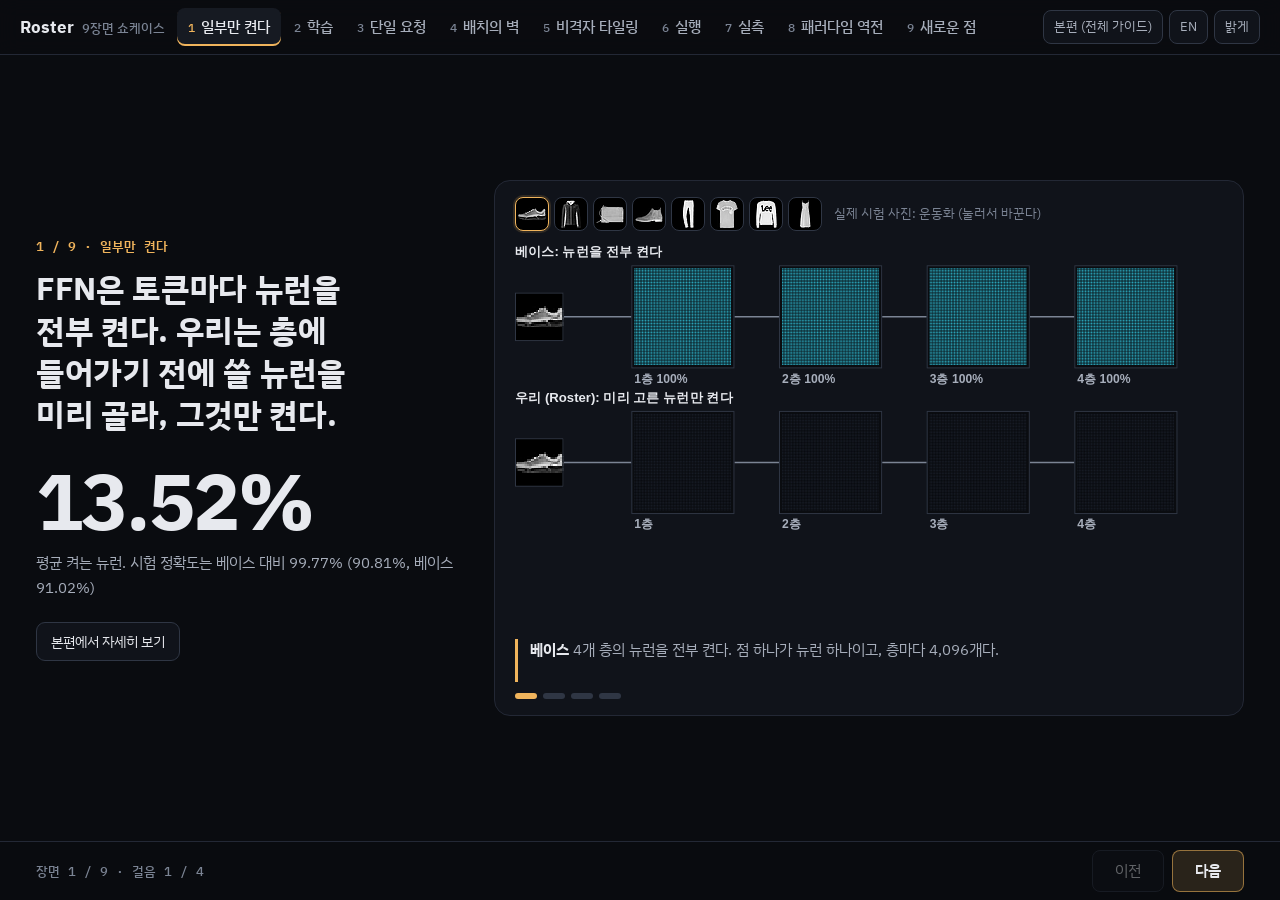
==== commit 86f08ef1: "Rebuild index.html and showcase.html from the five intuitive guides (v3) - index.html: one tab per g" ====
--- a/showcase.html
+++ b/showcase.html
@@ -1,2401 +1,1543 @@
-<!DOCTYPE html>
-<html lang="ko">
+<!doctype html>
+<html lang="ko" data-theme="dark">
 <head>
-<meta charset="UTF-8">
-<meta name="viewport" content="width=device-width, initial-scale=1.0">
-<title>ROSTER · Sparse FFN Visual Showcase</title>
-<style>:root {
-  --bg: #060913;
-  --bg2: #0b1224;
-  --glass: rgba(12, 18, 34, 0.78);
-  --border: rgba(148, 163, 184, 0.16);
-  --text: #f1f5f9;
-  --muted: #94a3b8;
-  --cyan: #22d3ee;
-  --gold: #fbbf24;
-  --green: #34d399;
-  --coral: #fb7185;
-  --violet: #a78bfa;
-  --mono: 'JetBrains Mono', ui-monospace, SFMono-Regular, Menlo, Consolas, monospace;
-  --sans: 'Inter', 'Pretendard', -apple-system, BlinkMacSystemFont, 'Segoe UI', Roboto, sans-serif;
-}
-* { box-sizing: border-box; margin: 0; padding: 0; }
-html, body {
-  background: radial-gradient(ellipse 80% 50% at 50% -10%, #101e3a 0%, var(--bg) 65%);
-  background-color: var(--bg);
-  color: var(--text);
-  font-family: var(--sans);
-  min-height: 100vh;
-  overflow-x: hidden;
-  -webkit-font-smoothing: antialiased;
-}
-
-/* Top Sticky Glass Bar */
-.topbar {
-  position: sticky; top: 0; z-index: 50;
-  display: flex; align-items: center; justify-content: space-between; gap: 10px;
-  padding: 10px 18px;
-  background: rgba(6, 9, 19, 0.84);
-  backdrop-filter: blur(14px);
-  border-bottom: 1px solid var(--border);
-  flex-wrap: wrap;
-}
-.brand { display: flex; align-items: center; gap: 10px; }
-.brand-dot {
-  width: 10px; height: 10px; border-radius: 50%;
-  background: var(--cyan);
-  box-shadow: 0 0 12px var(--cyan);
-}
-.brand-name {
-  font-family: var(--mono); font-weight: 800; font-size: 15px; letter-spacing: 0.08em;
-  background: linear-gradient(90deg, #67e8f9, #34d399);
-  -webkit-background-clip: text; -webkit-text-fill-color: transparent;
-}
-.brand-sub { font-size: 12px; color: var(--muted); font-weight: 500; }
-
-.nav-chs { display: flex; align-items: center; gap: 4px; flex-wrap: wrap; }
-.nav-ch {
-  display: inline-flex; align-items: center; gap: 5px;
-  background: transparent; color: var(--muted);
-  border: 1px solid transparent; border-radius: 999px;
-  padding: 5px 11px; font-size: 12px; font-weight: 600; cursor: pointer;
-  transition: all 0.18s ease;
-}
-.nav-ch:hover { color: var(--text); background: rgba(148,163,184,0.08); }
-.nav-ch.active {
-  color: #e0f2fe; background: rgba(34, 211, 238, 0.14);
-  border-color: rgba(34, 211, 238, 0.42);
-}
-.ch-num { font-family: var(--mono); font-size: 10.5px; color: var(--cyan); }
-
-.top-actions { display: flex; align-items: center; gap: 6px; }
-.seg-grp {
-  display: inline-flex; background: rgba(15,23,42,0.85);
-  border: 1px solid var(--border); border-radius: 999px; padding: 2px;
-}
-.pill-btn {
-  background: transparent; color: var(--muted); border: none; border-radius: 999px;
-  padding: 5px 11px; font-size: 11.5px; font-weight: 600; cursor: pointer;
-  transition: all 0.16s ease; text-decoration: none; white-space: nowrap;
-}
-.pill-btn:hover { color: var(--text); }
-.pill-btn.active { background: rgba(34, 211, 238, 0.18); color: #67e8f9; }
-.pill-outline {
-  border: 1px solid var(--border); background: rgba(15, 23, 42, 0.72);
-  color: var(--text); border-radius: 999px; padding: 5px 11px;
-  font-size: 11.5px; font-weight: 700; cursor: pointer; text-decoration: none;
-  font-family: var(--mono);
-}
-.pill-outline:hover { border-color: var(--cyan); color: var(--cyan); }
-
-/* Stage Container */
-.stage-wrap {
-  max-width: 1320px; margin: 0 auto; padding: 12px 18px 92px;
-}
-body.mode-cinema .stage-wrap {
-  padding: 10px 18px 78px;
-}
-
-/* Scene Sections */
-.scene-sec {
-  display: flex; flex-direction: column; gap: 8px;
-  background: var(--glass);
-  border: 1px solid var(--border);
-  border-radius: 18px;
-  padding: 13px 16px;
-  box-shadow: 0 20px 50px rgba(0,0,0,0.45);
-  margin-bottom: 24px;
-}
-body.mode-cinema .scene-sec { display: none; margin-bottom: 0; }
-body.mode-cinema .scene-sec.is-active { display: flex; }
-
-.sec-head {
-  display: flex; align-items: baseline; justify-content: space-between;
-  gap: 10px; flex-wrap: wrap;
-}
-.sec-tag {
-  font-family: var(--mono); font-size: 10.5px; font-weight: 700;
-  color: var(--cyan); text-transform: uppercase; letter-spacing: 0.08em;
-}
-.sec-title {
-  font-size: clamp(15px, 2.0vw, 20px); font-weight: 800; letter-spacing: -0.02em;
-  color: #f8fafc; margin-top: 1px;
-}
-
-/* 4-Chip Live Numeric HUD */
-.hud-row {
-  display: grid; grid-template-columns: repeat(4, minmax(0, 1fr)); gap: 8px;
-}
-.hud-card {
-  background: rgba(8, 13, 26, 0.8);
-  border: 1px solid rgba(148, 163, 184, 0.14);
-  border-radius: 10px; padding: 7px 11px;
-  display: flex; flex-direction: column; gap: 1px;
-}
-.hud-lbl { font-size: 10px; font-weight: 600; color: var(--muted); white-space: nowrap; overflow: hidden; text-overflow: ellipsis; }
-.hud-val {
-  font-family: var(--mono); font-size: clamp(13.5px, 1.65vw, 18px); font-weight: 800;
-  font-variant-numeric: tabular-nums; color: #f8fafc;
-}
-.hud-val.c-cyan { color: var(--cyan); }
-.hud-val.c-green { color: var(--green); }
-.hud-val.c-gold { color: var(--gold); }
-.hud-val.c-coral { color: var(--coral); }
-
-/* Canvas Viewport */
-.cv-box {
-  position: relative; width: 100%;
-  height: clamp(330px, 50vh, 490px);
-  border-radius: 14px; overflow: hidden;
-  background: #050812;
-  border: 1px solid rgba(148, 163, 184, 0.14);
-}
-body.mode-cinema .cv-box {
-  height: clamp(300px, calc(100vh - 340px), 520px);
-}
-.cv-box canvas { width: 100%; height: 100%; display: block; cursor: pointer; }
-
-/* Scene Control Dock */
-.ctrl-bar {
-  display: flex; align-items: center; justify-content: space-between;
-  gap: 8px; flex-wrap: wrap;
-}
-.ctrl-grp { display: flex; align-items: center; gap: 6px; flex-wrap: wrap; }
-.c-btn {
-  background: rgba(15, 23, 42, 0.85); color: #cbd5e1;
-  border: 1px solid var(--border); border-radius: 9px;
-  padding: 6px 11px; font-size: 11.5px; font-weight: 600; cursor: pointer;
-  transition: all 0.15s ease; white-space: nowrap;
-}
-.c-btn:hover { border-color: rgba(34, 211, 238, 0.5); color: #f8fafc; }
-.c-btn.active {
-  background: rgba(34, 211, 238, 0.16); color: #67e8f9;
-  border-color: rgba(34, 211, 238, 0.55);
-}
-.c-btn.t-gold.active { background: rgba(251,191,36,0.18); color: #fde68a; border-color: #fbbf24; }
-.c-btn.t-green.active { background: rgba(52,211,153,0.18); color: #6ee7b7; border-color: #34d399; }
-.c-btn.t-violet.active { background: rgba(167,139,250,0.18); color: #ddd6fe; border-color: #a78bfa; }
-.c-btn.t-coral.active { background: rgba(251,113,133,0.18); color: #fecdd3; border-color: #fb7185; }
-
-/* Scene 1 Image Strip */
-.ex-strip { display: flex; align-items: center; gap: 6px; overflow-x: auto; padding: 2px 0; }
-.ex-chip {
-  display: inline-flex; align-items: center; gap: 6px;
-  background: rgba(15, 23, 42, 0.85); color: #cbd5e1;
-  border: 1px solid var(--border); border-radius: 10px;
-  padding: 4px 9px 4px 5px; font-size: 11.5px; font-weight: 600; cursor: pointer;
-  flex-shrink: 0; transition: all 0.15s ease;
-}
-.ex-chip img { border-radius: 5px; image-rendering: pixelated; background: #000; }
-.ex-chip:hover { border-color: rgba(34, 211, 238, 0.5); }
-.ex-chip.active { background: rgba(34, 211, 238, 0.16); border-color: var(--cyan); color: #e0f2fe; }
-
-/* Scene 3 Morph Scrubber */
-.morph-slider {
-  flex: 1; min-width: 140px; accent-color: var(--green); cursor: pointer;
-}
-
-/* Bottom Floating Cinema Playbar */
-.playbar {
-  position: fixed; bottom: 10px; left: 50%; transform: translateX(-50%);
-  z-index: 60; width: min(94vw, 960px);
-  background: rgba(8, 13, 26, 0.92);
-  backdrop-filter: blur(16px);
-  border: 1px solid rgba(148, 163, 184, 0.22);
-  border-radius: 14px; padding: 7px 12px;
-  display: flex; align-items: center; gap: 10px;
-  box-shadow: 0 10px 30px rgba(0, 0, 0, 0.65);
-}
-/* In Scroll mode, make playbar an unobtrusive compact bottom-right floating pill */
-body.mode-scroll .playbar {
-  left: auto; right: 14px; transform: none; width: auto;
-  padding: 6px 10px; border-radius: 999px;
-}
-body.mode-scroll .scrub-bar,
-body.mode-scroll .spd-grp,
-body.mode-scroll #btn-prev,
-body.mode-scroll #btn-next,
-body.mode-scroll #btn-fs { display: none; }
-body.mode-cinema .footer { display: none; }
-.play-btn {
-  display: inline-flex; align-items: center; gap: 6px;
-  background: linear-gradient(135deg, #06b6d4, #10b981);
-  color: #041019; border: none; border-radius: 10px;
-  padding: 7px 13px; font-size: 12px; font-weight: 800; cursor: pointer;
-  flex-shrink: 0;
-}
-.play-btn:hover { filter: brightness(1.08); }
-
-.scrub-bar { flex: 1; display: grid; grid-template-columns: repeat(5, 1fr); gap: 6px; }
-.scrub-seg { cursor: pointer; display: flex; flex-direction: column; gap: 4px; }
-.scrub-track {
-  height: 5px; border-radius: 99px; background: rgba(51, 65, 85, 0.7); overflow: hidden;
-}
-.scrub-fill { height: 100%; width: 0%; background: linear-gradient(90deg, var(--cyan), var(--green)); border-radius: 99px; }
-.scrub-seg.active .scrub-lbl { color: var(--cyan); }
-.scrub-lbl {
-  font-family: var(--mono); font-size: 10px; font-weight: 600; color: var(--muted);
-  white-space: nowrap; overflow: hidden; text-overflow: ellipsis;
-}
-
-.spd-grp { display: inline-flex; gap: 3px; }
-.spd-btn {
-  background: rgba(15,23,42,0.8); color: var(--muted);
-  border: 1px solid var(--border); border-radius: 7px;
-  padding: 4px 7px; font-family: var(--mono); font-size: 10.5px; font-weight: 700; cursor: pointer;
-}
-.spd-btn.active { color: #fde68a; border-color: rgba(251,191,36,0.5); background: rgba(251,191,36,0.12); }
-
-.footer {
-  text-align: center; font-size: 11.5px; color: var(--muted);
-  padding: 12px 16px 24px;
-}
-
-/* Responsive Mobile Tuning */
-@media (max-width: 760px) {
-  .topbar { padding: 8px 12px; }
-  .brand-sub { display: none; }
-  .nav-chs { order: 3; width: 100%; justify-content: space-between; }
-  .nav-ch { padding: 4px 8px; font-size: 11px; }
-  .ch-txt { display: none; }
-  .stage-wrap { padding: 10px 10px 84px; }
-  .scene-sec { padding: 12px; border-radius: 14px; }
-  .hud-row { grid-template-columns: repeat(2, minmax(0, 1fr)); }
-  .cv-box { height: 360px; }
-  .playbar { padding: 7px 10px; gap: 8px; }
-  .scrub-lbl { display: none; }
-  .spd-grp, #btn-fs { display: none; }
-}</style>
+<meta charset="utf-8">
+<meta name="viewport" content="width=device-width, initial-scale=1, viewport-fit=cover">
+<title>Roster · 쇼케이스</title>
+<meta name="description" content="Roster FFN 가속 구조를 장면으로 넘겨 보는 쇼케이스">
+<link rel="preconnect" href="https://fonts.googleapis.com"><link rel="preconnect" href="https://fonts.gstatic.com" crossorigin><link rel="stylesheet" href="https://fonts.googleapis.com/css2?family=IBM+Plex+Mono:wght@400;500;600&family=IBM+Plex+Sans+KR:wght@400;500;600;700&display=swap">
+<style>
+/* Roster v3 · 공통 스타일 (본편 + 쇼케이스)
+   의미색: on = 켠 뉴런(1) · ours = 우리 방식/선택 · prior = 기존 방식 · waste = 헛계산(×0)/누락/충돌 */
+:root {
+  color-scheme: dark;
+  --bg: #0a0c10; --bg-2: #10131a; --bg-3: #161a22; --line: #232835; --line-2: #2f3644;
+  --fg: #e7e9ee; --fg-2: #a7aebb; --fg-3: #7b8494;
+  --on: #57d5e7; --ours: #f0b45c; --prior: #a99bff; --waste: #ff7a9b;
+  --f-on: #2aa3b8; --f-ours: #b8881a; --f-prior: #8670ee; --f-waste: #e2507f; --f-base: #4a5263;
+  --s-on: rgba(87, 213, 231, .13); --s-ours: rgba(240, 180, 92, .14); --s-prior: rgba(157, 140, 255, .15); --s-waste: rgba(255, 122, 155, .14);
+  --off: #1a1f2a; --ink: #fff;
+  --sans: "IBM Plex Sans KR", "Apple SD Gothic Neo", "Malgun Gothic", system-ui, sans-serif;
+  --mono: "IBM Plex Mono", ui-monospace, Consolas, "IBM Plex Sans KR", "Malgun Gothic", monospace;
+  --cw: 36px; --ch: 32px;
+}
+:root[data-theme="light"] {
+  color-scheme: light;
+  --bg: #f3f4f7; --bg-2: #ffffff; --bg-3: #eceef2; --line: #dde1e8; --line-2: #c5cbd6;
+  --fg: #151922; --fg-2: #444c5c; --fg-3: #687083;
+  --on: #0a7f96; --ours: #946500; --prior: #5a45d0; --waste: #c22b55;
+  --f-on: #0a93ad; --f-ours: #b98200; --f-prior: #6a55e0; --f-waste: #d1345f; --f-base: #a9b0be;
+  --s-on: rgba(10, 147, 173, .11); --s-ours: rgba(185, 130, 0, .13); --s-prior: rgba(106, 85, 224, .11); --s-waste: rgba(209, 52, 95, .10);
+  --off: #e7eaef;
+}
+* { box-sizing: border-box; }
+html { scroll-behavior: smooth; scroll-padding-top: 118px; -webkit-text-size-adjust: 100%; }
+body { margin: 0; background: var(--bg); color: var(--fg); font: 16px/1.65 var(--sans); -webkit-font-smoothing: antialiased; word-break: keep-all; overflow-wrap: break-word; }
+h1, h2, h3, h4, p { margin: 0; }
+h1, h2, h3, h4 { letter-spacing: -.01em; text-wrap: balance; }
+button { font: inherit; color: inherit; cursor: pointer; }
+a { color: var(--on); }
+code { font-family: var(--mono); font-size: .9em; background: var(--bg-3); border: 1px solid var(--line); border-radius: 5px; padding: 0 .32em; white-space: nowrap; }
+.m { font-family: var(--mono); font-variant-numeric: tabular-nums; }
+sup, sub { font-size: .72em; line-height: 0; }
+:focus-visible { outline: 2px solid var(--ours); outline-offset: 2px; border-radius: 4px; }
+.wrap { max-width: 1080px; margin: 0 auto; padding: 0 16px; }
+.c-on { color: var(--on); } .c-ours { color: var(--ours); } .c-prior { color: var(--prior); } .c-waste { color: var(--waste); }
+
+/* 위 막대 */
+.bar { position: sticky; top: 0; z-index: 30; background: color-mix(in srgb, var(--bg) 90%, transparent); backdrop-filter: blur(10px); border-bottom: 1px solid var(--line); }
+.bar-in { display: flex; align-items: center; gap: 12px; min-height: 54px; flex-wrap: wrap; padding: 6px 0; }
+.brand { font-weight: 700; font-size: 17px; white-space: nowrap; }
+.brand small { font-weight: 500; font-size: 12.5px; color: var(--fg-3); margin-left: 8px; }
+.tabs { display: flex; gap: 2px; flex: 1; overflow-x: auto; scrollbar-width: none; }
+.tabs::-webkit-scrollbar { display: none; }
+.tab-b { border: 0; background: none; padding: 7px 11px; border-radius: 8px; color: var(--fg-2); white-space: nowrap; font-weight: 500; font-size: 14.5px; }
+.tab-b .n { font-family: var(--mono); font-size: 12px; color: var(--fg-3); margin-right: 6px; }
+.tab-b:hover { background: var(--bg-3); }
+.tab-b.on { background: var(--bg-3); color: var(--fg); box-shadow: inset 0 -2px 0 var(--ours); }
+.tab-b.on .n { color: var(--ours); }
+.tools { display: flex; gap: 6px; align-items: center; }
+.tool { border: 1px solid var(--line-2); background: var(--bg-2); border-radius: 8px; padding: 5px 10px; font-size: 13px; color: var(--fg-2); text-decoration: none; white-space: nowrap; }
+.tool:hover { color: var(--fg); border-color: var(--fg-3); }
+@media (max-width: 820px) { .tabs { order: 3; flex-basis: 100%; } .brand small { display: none; } .tools { margin-left: auto; } }
+
+/* 고정 지표 띠 */
+.kpis { display: grid; grid-template-columns: repeat(4, minmax(0, 1fr)); gap: 10px; margin: 18px 0 6px; }
+.kpi { background: var(--bg-2); border: 1px solid var(--line); border-radius: 12px; padding: 12px 14px; }
+.kpi .kl { font-size: 12.5px; color: var(--fg-3); }
+.kpi .kv { font-size: 24px; font-weight: 650; line-height: 1.25; letter-spacing: -.01em; }
+.kpi .kv small { font-size: 13px; font-weight: 500; color: var(--fg-3); }
+.kpi .ks { font-size: 12.5px; color: var(--fg-2); }
+@media (max-width: 760px) { .kpis { grid-template-columns: repeat(2, minmax(0, 1fr)); } .kpi .kv { font-size: 20px; } }
+
+/* 탭 머리 */
+.tab { display: none; padding-bottom: 60px; }
+.tab.on { display: block; }
+.hero { margin: 22px 0 6px; }
+.hero h1 { font-size: 27px; font-weight: 700; }
+.hero p { color: var(--fg-2); margin-top: 6px; max-width: 760px; }
+.toc { display: flex; flex-wrap: wrap; gap: 6px; margin-top: 14px; }
+.toc a { font-size: 13px; text-decoration: none; color: var(--fg-2); border: 1px solid var(--line-2); border-radius: 999px; padding: 3px 11px; background: var(--bg-2); }
+.toc a:hover { color: var(--fg); border-color: var(--ours); }
+
+/* 섹션 */
+.sec { background: var(--bg-2); border: 1px solid var(--line); border-radius: 14px; padding: 22px; margin: 16px 0; }
+.sh { display: flex; align-items: baseline; gap: 10px; margin-bottom: 8px; flex-wrap: wrap; }
+.no { font: 600 12px var(--mono); color: var(--ours); background: var(--s-ours); padding: 3px 9px; border-radius: 999px; white-space: nowrap; }
+.sec h2 { font-size: 21px; font-weight: 650; }
+.sec h3 { font-size: 16.5px; font-weight: 650; margin: 26px 0 6px; padding-top: 18px; border-top: 1px solid var(--line); }
+.sec h3 .no { margin-right: 8px; color: var(--on); background: var(--s-on); }
+.lead { font-size: 17px; font-weight: 600; line-height: 1.55; margin: 2px 0 12px; }
+.sub { color: var(--fg-2); margin: 8px 0; }
+.sub b, ul.pts b, .cap b, .card b, .note b { color: var(--fg); }
+ul.pts { margin: 10px 0 0; padding-left: 1.15em; color: var(--fg-2); }
+ul.pts li { margin: 4px 0; }
+ol.pts { margin: 10px 0 0; padding-left: 1.4em; color: var(--fg-2); }
+ol.pts li { margin: 4px 0; } ol.pts b { color: var(--fg); }
+@media (max-width: 560px) { .sec { padding: 14px; border-radius: 12px; } .hero h1 { font-size: 23px; } .sec h2 { font-size: 19px; } :root { --cw: 28px; --ch: 28px; } }
+
+/* 위젯 틀 */
+.w { background: var(--bg); border: 1px solid var(--line); border-radius: 12px; padding: 16px; margin: 14px 0; }
+@media (max-width: 560px) { .w { padding: 10px; } }
+.w-h { display: flex; align-items: center; gap: 10px; flex-wrap: wrap; margin-bottom: 12px; }
+.w-t { font-size: 13px; color: var(--fg-3); font-weight: 500; }
+.seg { display: inline-flex; flex-wrap: wrap; gap: 2px; background: var(--bg-3); border: 1px solid var(--line); border-radius: 10px; padding: 3px; }
+.seg-b { border: 0; background: none; border-radius: 7px; padding: 5px 12px; font-size: 13.5px; color: var(--fg-2); white-space: nowrap; }
+.seg-b:hover { color: var(--fg); }
+.seg-b.on { background: var(--bg-2); color: var(--fg); box-shadow: 0 0 0 1px var(--line-2), inset 0 -2px 0 var(--ours); font-weight: 600; }
+.stepper { margin: 0 0 14px; }
+.st-row { display: flex; align-items: center; justify-content: space-between; gap: 8px; flex-wrap: wrap; }
+.st-nav { display: flex; gap: 6px; margin-left: auto; }
+.dots { display: flex; gap: 5px; flex-wrap: wrap; }
+.dot { width: 26px; height: 26px; border-radius: 50%; border: 1px solid var(--line-2); background: var(--bg-2); font: 500 12px var(--mono); color: var(--fg-3); padding: 0; }
+.dot.done { color: var(--fg-2); border-color: var(--fg-3); }
+.dot.on { background: var(--ours); border-color: var(--ours); color: #1b1404; font-weight: 700; }
+.nav-b { border: 1px solid var(--line-2); background: var(--bg-2); border-radius: 8px; padding: 4px 12px; font-size: 13.5px; }
+.nav-b.pri { background: var(--s-ours); border-color: color-mix(in srgb, var(--ours) 55%, transparent); color: var(--fg); font-weight: 600; }
+.nav-b:disabled { opacity: .4; cursor: default; }
+.cap { margin-top: 10px; padding: 10px 12px; background: var(--bg-2); border: 1px solid var(--line); border-left: 3px solid var(--ours); border-radius: 0 9px 9px 0; color: var(--fg-2); font-size: 15px; min-height: 3.3em; }
+.cap b:first-child { display: block; font-size: 13.5px; color: var(--ours); font-weight: 650; }
+.legend { display: flex; flex-wrap: wrap; gap: 4px 14px; font-size: 12.5px; color: var(--fg-3); margin-top: 10px; }
+.legend i { display: inline-block; width: 11px; height: 11px; border-radius: 3px; margin-right: 5px; vertical-align: -1px; }
+.i-one { background: var(--s-on); box-shadow: inset 0 0 0 1px var(--on); } .i-cov { background: var(--f-on); } .i-z { background: var(--f-waste); } .i-off { background: var(--off); box-shadow: inset 0 0 0 1px var(--line-2); }
+.i-ours { background: var(--f-ours); } .i-prior { background: var(--f-prior); } .i-base { background: var(--f-base); } .i-miss { box-shadow: inset 0 0 0 2px var(--waste); }
+
+/* 상자 · 칩 · 카드 · 접이식 */
+.note { border-left: 3px solid var(--on); background: var(--s-on); padding: 10px 14px; border-radius: 0 10px 10px 0; margin: 12px 0; color: var(--fg-2); font-size: 15px; }
+.note.ours { border-color: var(--ours); background: var(--s-ours); }
+.note.waste { border-color: var(--waste); background: var(--s-waste); }
+.note .nt { display: block; font-weight: 650; color: var(--fg); }
+.real { display: flex; flex-wrap: wrap; gap: 7px; align-items: center; margin: 14px 0 0; }
+.real .rl { font: 600 12px var(--mono); color: var(--on); margin-right: 2px; white-space: nowrap; }
+.chip { border: 1px solid var(--line-2); border-radius: 999px; padding: 2px 11px; font-size: 13.5px; color: var(--fg-2); background: var(--bg); }
+.chip b { color: var(--fg); font-family: var(--mono); font-weight: 600; }
+.cards { display: grid; grid-template-columns: repeat(auto-fit, minmax(220px, 1fr)); gap: 10px; margin: 12px 0; }
+.card { background: var(--bg); border: 1px solid var(--line); border-radius: 12px; padding: 14px; }
+.card h4 { font-size: 15px; font-weight: 650; margin-bottom: 4px; }
+.card p { color: var(--fg-2); font-size: 14.5px; line-height: 1.55; }
+.card .big { font-size: 26px; font-weight: 650; line-height: 1.2; }
+.big .sm, .kv .sm { font-size: 15px; font-weight: 500; color: var(--fg-3); }
+.card .tag { font: 600 11.5px var(--mono); color: var(--ours); display: block; margin-bottom: 4px; }
+.card.me { border-color: color-mix(in srgb, var(--ours) 50%, transparent); background: var(--s-ours); }
+details.fold { border: 1px solid var(--line); border-radius: 10px; margin: 12px 0 0; background: var(--bg); }
+details.fold > summary { cursor: pointer; padding: 9px 14px; color: var(--fg-2); font-weight: 500; font-size: 14.5px; list-style: none; }
+details.fold > summary::-webkit-details-marker { display: none; }
+details.fold > summary::before { content: "+"; font-family: var(--mono); color: var(--ours); margin-right: 9px; font-weight: 700; }
+details.fold[open] > summary::before { content: "−"; }
+details.fold > summary:hover { color: var(--fg); }
+.fold-b { padding: 2px 14px 14px; color: var(--fg-2); font-size: 15px; }
+.fold-b p { margin: 8px 0; } .fold-b ul, .fold-b ol { padding-left: 1.2em; margin: 8px 0; } .fold-b li { margin: 4px 0; }
+.fold-b strong, .fold-b b { color: var(--fg); } .fold-b h4 { margin: 16px 0 6px; color: var(--fg); font-size: 15px; }
+.frac { display: inline-flex; flex-direction: column; vertical-align: middle; text-align: center; font-size: .88em; line-height: 1.25; margin: 0 .25em; }
+.frac > span:first-child { border-bottom: 1px solid currentColor; padding: 0 .4em 1px; } .frac > span:last-child { padding: 1px .4em 0; }
+.eq { font-family: var(--mono); font-size: 14.5px; color: var(--fg); background: var(--bg-3); border-radius: 8px; padding: 9px 12px; margin: 10px 0; overflow-x: auto; white-space: nowrap; }
+
+/* 표 */
+.tw { overflow-x: auto; margin: 12px 0; border: 1px solid var(--line); border-radius: 10px; background: var(--bg); }
+table { border-collapse: collapse; width: 100%; font-size: 14px; line-height: 1.5; }
+th, td { padding: 7px 10px; border-bottom: 1px solid var(--line); text-align: left; vertical-align: top; }
+th { background: var(--bg-3); color: var(--fg-2); font-weight: 600; font-size: 13px; }
+td { color: var(--fg-2); } td strong, td b { color: var(--fg); }
+tr:last-child td { border-bottom: 0; }
+td code, th code { font-size: .88em; background: none; border: 0; padding: 0; color: var(--fg); white-space: nowrap; }
+tr.me td { background: var(--s-ours); } tr.me td:first-child { box-shadow: inset 3px 0 0 var(--ours); }
+td.mk-ok { color: var(--on); font-weight: 700; } td.mk-no { color: var(--waste); } td.mk-mid { color: var(--ours); }
+td:first-child code { white-space: normal; }
+
+/* 6×8 표와 틀 */
+.gw { display: grid; gap: 14px; grid-template-columns: minmax(0, 1fr); align-items: start; }
+@media (min-width: 880px) { .gw.two { grid-template-columns: max-content minmax(0, 1fr); } }
+.gx { overflow-x: auto; padding: 3px; }
+.g { display: grid; gap: 3px; width: max-content; }
+.g .hd { font: 500 11.5px var(--mono); color: var(--fg-3); display: flex; align-items: flex-end; justify-content: center; white-space: nowrap; }
+.g .bh { font: 500 11px var(--sans); color: var(--fg-3); text-align: center; border-bottom: 1px solid var(--line-2); padding-bottom: 2px; white-space: nowrap; overflow: hidden; }
+.g .rl { font: 500 12px var(--mono); color: var(--fg-2); display: flex; align-items: center; justify-content: flex-end; padding-right: 8px; white-space: nowrap; }
+.g .rl small { color: var(--fg-3); margin-left: 4px; font-size: 11px; }
+.g .wl { background: var(--ours); border-radius: 2px; width: 3px; justify-self: center; }
+.g .zl { font: 600 11px var(--sans); color: var(--ours); text-align: center; white-space: nowrap; }
+.c { width: var(--cw); height: var(--ch); border-radius: 6px; display: flex; align-items: center; justify-content: center; font: 500 13px var(--mono); background: var(--off); color: var(--fg-3); transition: background .25s, opacity .25s, box-shadow .25s; position: relative; }
+.c.one { background: var(--s-on); color: var(--on); box-shadow: inset 0 0 0 1px color-mix(in srgb, var(--on) 50%, transparent); }
+.c.cov { background: var(--f-on); color: var(--ink); box-shadow: none; font: 600 16px/1 var(--sans); }
+.c.z { background: var(--f-waste); color: var(--ink); font-size: 11px; }
+.c.miss { background: none; box-shadow: inset 0 0 0 2px var(--waste); color: var(--waste); font-size: 10.5px; font-family: var(--sans); }
+.c.cur { z-index: 1; }
+.g .tf { margin: -2px; border: 1.5px solid var(--fg-2); border-radius: 8px; pointer-events: none; z-index: 2; transition: opacity .25s; }
+.g .tf.cur { border: 2px solid var(--ours); }
+.g .tf.dim { opacity: .3; }
+.legend i.i-frame { background: none; box-shadow: inset 0 0 0 1.5px var(--fg-2); }
+.c.dim { opacity: .5; }
+.c.star { background: var(--s-ours); color: var(--ours); box-shadow: inset 0 0 0 1px var(--ours); font-size: 12px; }
+.tl { display: grid; gap: 6px; align-content: start; }
+.ti { display: grid; grid-template-columns: auto minmax(0, 1fr); gap: 10px; align-items: center; border: 1px solid var(--line); border-radius: 9px; padding: 6px 9px; font-size: 13.5px; color: var(--fg-2); background: var(--bg-2); cursor: default; }
+.ti.cur { border-color: var(--ours); background: var(--s-ours); }
+.ti b { color: var(--fg); font-weight: 600; }
+.ti .tz { font: 600 11.5px var(--mono); padding: 1px 6px; border-radius: 5px; background: var(--s-on); color: var(--on); margin-left: 6px; white-space: nowrap; }
+.ti .tz.bad { background: var(--s-waste); color: var(--waste); }
+.ti .tn { display: block; font-size: 12.5px; color: var(--fg-3); }
+.mt { display: grid; gap: 2px; }
+.mt i { width: 15px; height: 13px; border-radius: 3px; background: var(--f-on); display: block; }
+.mt i.z { background: var(--f-waste); } .mt i.p { background: var(--off); box-shadow: inset 0 0 0 1px var(--line-2); }
+.sb { display: grid; grid-template-columns: repeat(auto-fit, minmax(104px, 1fr)); gap: 8px; margin-top: 12px; }
+.sv { background: var(--bg-2); border: 1px solid var(--line); border-radius: 9px; padding: 7px 10px; }
+.sv span { display: block; font-size: 12px; color: var(--fg-3); }
+.sv b { font: 600 18px var(--mono); color: var(--fg); }
+.sv.bad b { color: var(--waste); } .sv.good b { color: var(--on); }
+.sv small { font-size: 12px; color: var(--fg-3); margin-left: 4px; font-family: var(--mono); }
+
+/* 출석부 표 (4 중심점 × 8 뉴런) */
+.rt { display: grid; gap: 3px; width: max-content; }
+.rt .hd, .rt .bh, .rt .rl { font: 500 12px var(--mono); color: var(--fg-3); display: flex; align-items: center; justify-content: center; white-space: nowrap; }
+.rt .bh { font: 500 11px var(--sans); border-bottom: 1px solid var(--line-2); padding-bottom: 2px; }
+.rt .bh.hot { color: var(--waste); border-color: var(--waste); font-weight: 600; }
+.rt .rl { justify-content: flex-end; padding-right: 8px; color: var(--fg-2); }
+.rt .fam { display: flex; align-items: center; justify-content: center; padding: 0 9px; margin-right: 5px; border: 1px solid var(--line-2); border-radius: 8px; background: var(--bg-3); font: 600 12px var(--sans); color: var(--fg-2); white-space: nowrap; }
+.rt .rl small { color: var(--fg-3); margin-left: 5px; font-size: 11px; }
+.rt .rl.sel, .rt .kc.sel { color: var(--ours); }
+.rt .kc { font: 600 12.5px var(--mono); color: var(--fg-2); display: flex; align-items: center; padding-left: 8px; white-space: nowrap; }
+.rt .kc small { color: var(--waste); margin-left: 5px; font-weight: 500; }
+.rc { width: calc(var(--cw) + 8px); height: var(--ch); border-radius: 6px; display: flex; align-items: center; justify-content: center; font: 500 13px var(--mono); background: var(--off); color: var(--fg-3); transition: background .3s, color .3s, box-shadow .3s; }
+.rc.on { background: var(--s-on); color: var(--on); box-shadow: inset 0 0 0 1px color-mix(in srgb, var(--on) 45%, transparent); font-weight: 600; }
+.rc.solid { background: var(--f-on); color: var(--ink); box-shadow: none; }
+.rc.up { box-shadow: inset 0 0 0 2px var(--ours); color: var(--ours); background: var(--s-ours); }
+.rc.down { box-shadow: inset 0 0 0 2px var(--waste); color: var(--waste); background: var(--s-waste); }
+.rc.hi { outline: 2px solid var(--ours); outline-offset: 1px; }
+.rt-row { cursor: pointer; }
+@media (max-width: 560px) { .rc { width: calc(var(--cw) + 2px); font-size: 11.5px; } }
+
+/* 막대 목록 · 꺾은선 */
+.bl { display: grid; grid-template-columns: max-content minmax(0, 1fr); gap: 7px 12px; align-items: center; margin: 10px 0; }
+.bl .lb { font-size: 13.5px; color: var(--fg-2); text-align: right; max-width: 230px; line-height: 1.3; }
+.bl .lb.me { color: var(--fg); font-weight: 600; }
+.bl .tr { display: flex; align-items: center; gap: 8px; min-width: 0; }
+.bl .br { height: 14px; border-radius: 0 4px 4px 0; background: var(--f-base); min-width: 2px; flex: none; transition: width .5s cubic-bezier(.2, .7, .2, 1); }
+.bl .br.ours { background: var(--f-ours); } .bl .br.prior { background: var(--f-prior); } .bl .br.on { background: var(--f-on); } .bl .br.waste { background: var(--f-waste); }
+.bl .vl { font: 500 13px var(--mono); color: var(--fg); white-space: nowrap; }
+.bl .vl small { color: var(--fg-3); font-size: 12px; margin-left: 4px; }
+.bl-t { font-size: 13px; color: var(--fg-3); margin: 14px 0 0; }
+@media (max-width: 560px) { .bl .lb { max-width: 118px; font-size: 12.5px; } .bl .tr { flex-wrap: wrap; row-gap: 1px; } .bl .vl { white-space: normal; } }
+.lc text { font-family: var(--mono); font-size: 11.5px; fill: var(--fg-3); }
+.lc .ax { stroke: var(--line-2); stroke-width: 1; }
+.lc .gl { stroke: var(--line); stroke-width: 1; }
+.lc .ln { fill: none; stroke-width: 2; stroke-linejoin: round; stroke-linecap: round; }
+.lc .pt { stroke: var(--bg); stroke-width: 2; }
+.lc .el { fill: var(--fg); font-size: 12px; }
+#tip { position: fixed; z-index: 99; pointer-events: none; background: var(--bg-3); color: var(--fg); border: 1px solid var(--line-2); border-radius: 8px; padding: 6px 10px; font-size: 12.5px; line-height: 1.45; max-width: 260px; box-shadow: 0 6px 20px rgba(0, 0, 0, .35); opacity: 0; transition: opacity .12s; }
+#tip.on { opacity: 1; }
+
+/* 좌표 평면 */
+.pl { width: 100%; max-width: 620px; display: block; margin: 0 auto; user-select: none; }
+.pl .ax { stroke: var(--line-2); stroke-width: 1; }
+.pl .tk { font: 500 11px var(--mono); fill: var(--fg-3); }
+.pl .rg { fill: var(--fg-3); fill-opacity: .05; stroke: var(--line-2); stroke-width: 1; transition: fill-opacity .3s; }
+.pl .rg.win { fill: var(--ours); fill-opacity: .12; stroke: var(--ours); }
+.pl .lk { stroke: var(--fg-3); stroke-width: 1.2; stroke-dasharray: 3 3; }
+.pl .lk.win { stroke: var(--ours); stroke-width: 2; stroke-dasharray: none; }
+.pl .tok { fill: var(--fg-3); stroke: var(--bg); stroke-width: 2; }
+.pl .cld { fill: var(--fg-3); fill-opacity: .5; }
+.pl .lk.thin { stroke-width: .8; stroke-dasharray: none; stroke-opacity: .5; }
+.km-st { display: flex; align-items: center; gap: 12px; flex-wrap: wrap; min-height: 34px; margin-top: 6px; font-size: 14.5px; color: var(--fg-2); }
+.km-st b { color: var(--ours); margin-right: 4px; }
+.pl .tl2 { font: 500 11.5px var(--mono); fill: var(--fg-2); }
+.pl .cen circle { fill: var(--fg); stroke: var(--bg); stroke-width: 2.5; }
+.pl .cen text { font: 700 12.5px var(--mono); fill: var(--bg); text-anchor: middle; }
+.pl .cen.win circle { fill: var(--ours); } .pl .cen.win text { fill: #1b1404; }
+.legend i.rd { border-radius: 50%; } .legend i.rd-tok { width: 8px; height: 8px; background: var(--fg-3); } .legend i.rd-cen { width: 13px; height: 13px; background: var(--fg); } .legend i.rd-win { width: 13px; height: 13px; background: var(--ours); }
+.pl .cen { transition: transform .7s cubic-bezier(.2, .7, .2, 1); }
+.pl .nw { fill: var(--ours); stroke: var(--bg); stroke-width: 2; cursor: grab; touch-action: none; }
+.pl .dl { font: 600 11.5px var(--mono); fill: var(--fg-2); paint-order: stroke; stroke: var(--bg); stroke-width: 3px; }
+.pl .dl.win { fill: var(--ours); }
+.pl .wm { font: 700 34px var(--mono); fill: var(--fg-3); fill-opacity: .16; text-anchor: middle; }
+
+/* 숫자 행렬곱 */
+.mx { display: flex; flex-wrap: wrap; gap: 10px 18px; align-items: flex-start; }
+.mxb { display: grid; gap: 4px; }
+.mxb > .mxt { font-size: 12.5px; color: var(--fg-3); font-weight: 500; }
+.mxg { display: grid; gap: 3px; width: max-content; }
+.mxg .hd, .mxg .rl { font: 500 11.5px var(--mono); color: var(--fg-3); display: flex; align-items: center; justify-content: center; white-space: nowrap; }
+.mxg .rl { justify-content: flex-end; padding-right: 6px; }
+.mc { min-width: 44px; height: 40px; padding: 0 6px; border-radius: 6px; display: flex; flex-direction: column; align-items: center; justify-content: center; line-height: 1.15; font: 500 13.5px var(--mono); background: var(--off); color: var(--fg-2); position: relative; transition: background .2s, box-shadow .2s; white-space: nowrap; }
+.mc.t1 { background: var(--f-on); color: var(--ink); }
+.mc.t2 { background: color-mix(in srgb, var(--f-on) 48%, var(--bg)); color: var(--fg); box-shadow: inset 0 0 0 1px var(--f-on); }
+.mc.no { color: var(--fg-3); }
+.mc.pick { cursor: pointer; }
+.mc.sel { outline: 2px solid var(--ours); outline-offset: 1px; z-index: 1; }
+.mc.src { box-shadow: inset 0 0 0 2px var(--ours); color: var(--fg); }
+.mc.hit { background: var(--f-waste); color: var(--ink); }
+.mc small { font: 600 9.5px/1.2 var(--sans); opacity: .88; }
+.mxop { align-self: center; font: 500 18px var(--mono); color: var(--fg-3); padding-top: 18px; }
+
+/* 흐름 · 타임라인 */
+.flow { display: grid; gap: 8px; margin: 12px 0; }
+.fl { display: grid; grid-template-columns: 110px minmax(0, 1fr); gap: 10px; align-items: center; font-size: 13px; color: var(--fg-2); }
+.fl .ft { text-align: right; font-weight: 600; color: var(--fg); font-size: 13px; }
+.fl .trk { position: relative; height: 30px; background: var(--bg-2); border: 1px solid var(--line); border-radius: 7px; overflow: hidden; }
+.fl .blk { position: absolute; top: 3px; bottom: 3px; border-radius: 0 4px 4px 0; display: flex; align-items: center; padding: 0 8px; font: 500 12px var(--sans); color: var(--ink); white-space: nowrap; overflow: hidden; transition: left .5s, width .5s; }
+.blk.gpu { background: var(--f-base); } .blk.cpu { background: var(--f-ours); } .blk.ffn { background: var(--f-on); } .blk.pre { background: var(--f-prior); }
+.fl .out { position: absolute; top: 0; bottom: 0; display: flex; align-items: center; font: 500 12px var(--mono); color: var(--fg-2); white-space: nowrap; padding-left: 8px; transition: left .5s; }
+@media (max-width: 560px) { .fl { grid-template-columns: 74px minmax(0, 1fr); } .fl .ft { font-size: 12px; } }
+.tline { display: grid; grid-template-columns: repeat(4, minmax(0, 1fr)); gap: 8px; margin: 12px 0; }
+.tline a { text-decoration: none; background: var(--bg); border: 1px solid var(--line); border-radius: 11px; padding: 11px 12px; color: var(--fg-2); font-size: 13.5px; line-height: 1.45; position: relative; }
+.tline a:hover { border-color: var(--ours); }
+.tline a b { display: block; color: var(--fg); font-size: 14.5px; }
+.tline a .tm { font: 600 13px var(--mono); color: var(--ours); display: block; margin-top: 4px; }
+.tline a .who { font: 600 11px var(--mono); color: var(--on); display: block; }
+@media (max-width: 760px) { .tline { grid-template-columns: repeat(2, minmax(0, 1fr)); } }
+.diag { display: grid; gap: 6px; justify-items: center; margin: 12px 0; }
+.diag .bx { width: 100%; max-width: 780px; background: var(--bg); border: 1px solid var(--line-2); border-radius: 12px; padding: 12px 14px; transition: opacity .3s, border-color .3s; }
+.diag .bx h4 { font-size: 15px; } .diag .bx h4 .no { margin-right: 8px; }
+.diag .bx ul { margin: 6px 0 0; padding-left: 1.1em; color: var(--fg-2); font-size: 14px; } .diag .bx li { margin: 2px 0; }
+.diag .bx.off { opacity: .35; border-style: dashed; }
+.diag .bx.broken { border-color: var(--waste); background: var(--s-waste); }
+.diag .ar { font: 500 18px var(--mono); color: var(--fg-3); line-height: 1; }
+.rows8 { display: grid; gap: 4px; margin: 6px 0; }
+.r8 { display: grid; grid-template-columns: 34px minmax(0, 1fr) minmax(0, 1fr); gap: 6px; align-items: center; font-size: 13px; }
+.r8 .nm { font: 600 12.5px var(--mono); color: var(--fg-2); text-align: right; }
+.r8 .st { border-radius: 6px; padding: 4px 9px; background: var(--off); color: var(--fg-3); white-space: nowrap; overflow: hidden; text-overflow: ellipsis; transition: background .3s, color .3s; }
+.r8 .st.read { background: var(--f-on); color: var(--ink); } .r8 .st.wst { background: var(--f-waste); color: var(--ink); } .r8 .st.use { background: var(--f-on); color: var(--ink); }
+.lanes { display: grid; grid-template-columns: minmax(0, 1fr) auto minmax(0, 1fr); gap: 10px; align-items: center; margin: 10px 0; }
+.lane { display: grid; gap: 4px; }
+.lane .lt { font-size: 12.5px; color: var(--fg-3); font-weight: 500; margin-bottom: 2px; }
+.ln1 { display: flex; gap: 8px; align-items: center; background: var(--bg-2); border: 1px solid var(--line); border-radius: 7px; padding: 4px 9px; font: 500 13px var(--mono); color: var(--fg-2); transition: background .3s; }
+.ln1 b { color: var(--fg); } .ln1 small { color: var(--fg-3); margin-left: auto; font-family: var(--sans); font-size: 11.5px; }
+.ln1.sp { margin-top: 9px; }
+.lanes .mid { font: 500 20px var(--mono); color: var(--fg-3); }
+@media (max-width: 620px) { .lanes { grid-template-columns: minmax(0, 1fr); } .lanes .mid { transform: rotate(90deg); justify-self: center; } }
+.lad { display: flex; align-items: flex-end; gap: 14px; flex-wrap: wrap; margin: 12px 0; }
+.lad .lz { display: grid; gap: 5px; justify-items: center; font-size: 12px; color: var(--fg-3); text-align: center; }
+.lad .lz i { display: block; background: var(--s-on); border: 1.5px solid var(--f-on); border-radius: 4px; }
+.lad .lz b { font: 600 12.5px var(--mono); color: var(--fg); }
+.swt { display: flex; flex-wrap: wrap; gap: 8px; margin: 10px 0; }
+.sw { border: 1px solid var(--line-2); background: var(--bg-2); border-radius: 9px; padding: 6px 12px; font-size: 13.5px; color: var(--fg-2); }
+.sw.on { border-color: var(--waste); background: var(--s-waste); color: var(--fg); font-weight: 600; }
+.gw.half { grid-template-columns: minmax(0, 1fr); }
+@media (min-width: 880px) { .gw.half { grid-template-columns: minmax(0, 1.35fr) minmax(0, 1fr); } }
+.pfs { display: grid; gap: 6px; width: max-content; }
+.pf-row { display: grid; grid-template-columns: 70px auto; align-items: end; gap: 8px; transition: opacity .25s; }
+.pf-row.dim { opacity: .28; }
+.pf-l { font-size: 12.5px; font-weight: 500; color: var(--fg-2); text-align: right; padding-bottom: 17px; white-space: nowrap; }
+.pf { display: grid; grid-template-columns: repeat(8, var(--cw)); gap: 3px; align-items: end; }
+.pf-c { display: grid; justify-items: center; gap: 2px; }
+.pf-c i { display: block; width: 14px; background: var(--f-on); border-radius: 3px 3px 0 0; }
+.pf-c span { font: 500 11.5px var(--mono); color: var(--fg-2); }
+.pf-c.hd span { color: var(--fg-3); }
+.r8h { font-size: 12px; color: var(--fg-3); font-weight: 500; }
+.rows8.tight .r8 { grid-template-columns: 34px minmax(0, 132px) minmax(0, 168px); }
+.rows8.mid .r8 { grid-template-columns: 34px minmax(0, 280px) minmax(0, 280px); }
+.rows8.tight .st, .rows8.mid .st { text-align: center; }
+.gw.two > .side > .sb { margin-top: 0; grid-template-columns: minmax(0, 1fr); }
+@media (max-width: 879px) { .gw.two > .side > .sb { grid-template-columns: repeat(auto-fit, minmax(104px, 1fr)); } }
+.pdg { display: grid; gap: 12px; }
+.pln { border: 1px solid var(--line-2); border-left-width: 4px; border-radius: 12px; padding: 12px; background: var(--bg); transition: opacity .3s; }
+.pln.old { border-left-color: var(--f-prior); } .pln.new { border-left-color: var(--f-ours); }
+.pln.dim { opacity: .3; }
+.pln-h { font-weight: 650; font-size: 15px; margin-bottom: 9px; color: var(--fg); }
+.pln-h span { font: 600 11.5px var(--mono); margin-right: 9px; padding: 2px 9px; border-radius: 999px; white-space: nowrap; }
+.pln.old .pln-h span { background: var(--s-prior); color: var(--prior); } .pln.new .pln-h span { background: var(--s-ours); color: var(--ours); }
+.pfl { display: grid; grid-template-columns: minmax(0, 1fr) auto minmax(0, 1fr) auto minmax(0, 1fr); gap: 8px; align-items: stretch; }
+.pbx { background: var(--bg-2); border: 1px solid var(--line); border-radius: 10px; padding: 10px 11px; font-size: 13.5px; line-height: 1.5; color: var(--fg-2); }
+.pbx b { display: block; color: var(--fg); font-size: 14.5px; margin-bottom: 3px; }
+.pbx .pn { font: 600 12px var(--sans); color: var(--fg-3); display: block; }
+.par { align-self: center; font: 500 18px var(--mono); color: var(--fg-3); }
+.pstrips { display: grid; gap: 3px; margin-top: 8px; }
+.pstrip { display: flex; align-items: center; gap: 7px; font: 500 11px var(--mono); color: var(--fg-3); }
+.pstrip span { width: 16px; }
+.pstrip .cells { display: grid; grid-template-columns: repeat(8, 11px); gap: 2px; }
+.pstrip i { height: 10px; border-radius: 2px; background: var(--off); box-shadow: inset 0 0 0 1px var(--line-2); display: block; }
+.pstrip i.o { background: var(--f-on); box-shadow: none; }
+.pdg-foot { color: var(--fg-2); font-size: 14.5px; } .pdg-foot b { color: var(--fg); }
+@media (max-width: 720px) { .pfl { grid-template-columns: minmax(0, 1fr); } .par { transform: rotate(90deg); justify-self: center; } }
+.foot { color: var(--fg-3); font-size: 13px; margin: 30px 0 40px; text-align: center; }
+@media (prefers-reduced-motion: reduce) { * { transition: none !important; animation: none !important; } html { scroll-behavior: auto; } }
+
+/* Roster v3 · 쇼케이스 전용 (base.css 위에 얹는다) */
+.wrap { max-width: 1240px; }
+body { padding-bottom: 58px; }
+.sc { display: none; }
+.sc.on { min-height: calc(100vh - 56px - 58px); display: grid; grid-template-columns: minmax(0, .72fr) minmax(0, 1.28fr); gap: 36px; align-items: center; padding: 12px 0; }
+.sc .eb { font: 600 13px var(--mono); color: var(--ours); }
+.sc h2 { font-size: clamp(22px, 2.5vw, 32px); font-weight: 650; line-height: 1.32; margin-top: 10px; }
+.sc .bign { font-size: clamp(48px, 6.2vw, 84px); font-weight: 700; line-height: 1; letter-spacing: -.025em; margin-top: 26px; }
+.sc .bigs { color: var(--fg-2); font-size: 15px; margin-top: 10px; max-width: 420px; }
+.sc .more { display: inline-block; margin-top: 22px; font-size: 14px; text-decoration: none; color: var(--fg); border: 1px solid var(--line-2); border-radius: 9px; padding: 7px 14px; background: var(--bg-2); }
+.sc .more:hover { border-color: var(--ours); }
+.sc .more.cta { background: var(--f-ours); border-color: var(--f-ours); color: #fff; font-weight: 600; }
+.stage { background: var(--bg-2); border: 1px solid var(--line); border-radius: 16px; padding: 16px 20px; min-height: 360px; display: grid; align-content: center; gap: 11px; min-width: 0; }
+.stage .pl { max-width: 470px; }
+.stage .sb { margin-top: 0; }
+.stage .legend { margin-top: 0; }
+.stage .gx { display: grid; justify-content: center; }
+.stage .mx { gap: 8px 10px; justify-content: center; }
+.stage .mc { min-width: 32px; height: 34px; }
+.stage .mxb > .mxt { max-width: 140px; }
+.scap { color: var(--fg-2); font-size: 15px; min-height: 2.9em; line-height: 1.45; border-left: 3px solid var(--ours); padding-left: 12px; }
+.scap b { color: var(--fg); }
+.sdots { display: flex; gap: 6px; align-items: center; }
+.sdots button { width: 22px; height: 6px; border-radius: 3px; border: 0; background: var(--line-2); padding: 0; }
+.sdots button.on { background: var(--ours); }
+.sctl { position: fixed; left: 0; right: 0; bottom: 0; z-index: 25; background: color-mix(in srgb, var(--bg) 92%, transparent); backdrop-filter: blur(10px); border-top: 1px solid var(--line); }
+.sctl-in { display: flex; align-items: center; justify-content: space-between; gap: 12px; height: 58px; }
+.sctl .pg { font: 500 13px var(--mono); color: var(--fg-3); }
+.sctl .btns { display: flex; gap: 8px; }
+.sctl .nav-b { padding: 8px 22px; font-size: 15px; }
+.mtr { display: grid; grid-template-columns: max-content minmax(0, 1fr) max-content; gap: 10px 12px; align-items: center; }
+.mtr .ml { font-size: 14px; color: var(--fg-2); }
+.mtr .mt2 { height: 18px; background: var(--bg-3); border-radius: 4px; overflow: hidden; }
+.mtr .mf { height: 100%; background: var(--f-on); border-radius: 0 4px 4px 0; transition: width 1.1s cubic-bezier(.2, .7, .2, 1); }
+.mtr .mv { font: 600 14px var(--mono); color: var(--fg); min-width: 58px; text-align: right; }
+.n8 { display: grid; grid-template-columns: repeat(8, minmax(0, 1fr)); gap: 5px; }
+.n8 div { height: 34px; border-radius: 7px; display: flex; align-items: center; justify-content: center; font: 600 12.5px var(--mono); background: var(--off); color: var(--fg-3); transition: background .3s, color .3s; }
+.n8 div.on { background: var(--f-on); color: var(--ink); }
+.n8t { font-size: 12.5px; color: var(--fg-3); }
+.stage .diag .bx { padding: 10px 14px; }
+.stage .diag .bx p { color: var(--fg-2); font-size: 14px; margin-top: 2px; }
+.srow { display: flex; gap: 8px; flex-wrap: wrap; }
+.nrow { display: flex; align-items: center; gap: 12px; flex-wrap: wrap; }
+.nchips { display: flex; flex-wrap: wrap; gap: 5px; }
+.nchip { display: inline-flex; border: 1.5px solid var(--line-2); background: #000; border-radius: 8px; padding: 2px; }
+.nchip img { border-radius: 5px; image-rendering: pixelated; display: block; background: #000; }
+.nchip.on { border-color: var(--ours); box-shadow: 0 0 0 2px var(--s-ours); }
+.netcv { width: 100%; display: block; }
+.netbars { min-height: 66px; }
+.netbars .bl { margin: 4px 0 0; gap: 4px 12px; }
+.netbars .bl-t { margin: 0; }
+.pdg.compact { gap: 9px; }
+.pdg.compact .pln { padding: 9px 11px; }
+.pdg.compact .pln-h { margin-bottom: 6px; font-size: 14.5px; }
+.pdg.compact .pbx { padding: 8px 10px; line-height: 1.42; }
+.stage .pbx { font-size: 13px; } .stage .pln { background: var(--bg); }
+@media (max-width: 560px) { .stage { --cw: 24px; } .stage .rt .kc { display: none; } .stage .rt .fam { padding: 0 5px; margin-right: 3px; font-size: 11px; } }
+@media (max-width: 1040px) {
+  .sc.on { grid-template-columns: minmax(0, 1fr); min-height: 0; gap: 20px; padding: 16px 0 24px; align-items: start; }
+  .sc .bign { margin-top: 14px; }
+  .stage { padding: 14px; min-height: 0; }
+}
+
+</style>
 </head>
-<body class="mode-cinema">
-
-<header class="topbar">
-  <div class="brand">
-    <span class="brand-dot"></span>
-    <span class="brand-name">ROSTER</span>
-    <span id="brand-sub" class="brand-sub">희소 FFN 시각 쇼케이스</span>
+<body>
+<header class="bar"><div class="wrap bar-in">
+  <div class="brand">Roster<small id="sc-sub"></small></div>
+  <nav class="tabs" id="sc-tabs" role="tablist" aria-label="장면 목차"></nav>
+  <div class="tools">
+    <a class="tool" id="sc-full" href="index.html"></a>
+    <button type="button" class="tool" id="sc-lang" aria-label="언어 / Language">EN</button>
+    <button type="button" class="tool" data-theme-btn>밝게</button>
   </div>
-
-  <nav class="nav-chs" aria-label="Chapters">
-    <button class="nav-ch active" data-ch="0"></button>
-    <button class="nav-ch" data-ch="1"></button>
-    <button class="nav-ch" data-ch="2"></button>
-    <button class="nav-ch" data-ch="3"></button>
-    <button class="nav-ch" data-ch="4"></button>
-  </nav>
-
-  <div class="top-actions">
-    <div class="seg-grp">
-      <button id="btn-mode-cinema" class="pill-btn active">시네마</button>
-      <button id="btn-mode-scroll" class="pill-btn">스크롤</button>
-    </div>
-    <button id="btn-lang" class="pill-outline">EN</button>
-    <a id="btn-detail" class="pill-outline" href="index.html">상세 분석</a>
-  </div>
-</header>
-
-<main class="stage-wrap">
-
-  <!-- ================= SCENE 01: SINGLE-TOKEN IGNITION ================= -->
-  <section id="sec-s1" class="scene-sec is-active">
-    <div class="sec-head">
-      <div>
-        <div class="sec-tag">01 · 단일 점화</div>
-        <h1 class="sec-title">뉴런 86.5%는 잠든 채, 6.27배 빠르게</h1>
-      </div>
-    </div>
-    <div class="hud-row">
-      <div class="hud-card"><span id="s1-hl1" class="hud-lbl">평균 활성 뉴런</span><span id="s1-hv1" class="hud-val c-cyan">13.5%</span></div>
-      <div class="hud-card"><span id="s1-hl2" class="hud-lbl">단일 요청 속도</span><span id="s1-hv2" class="hud-val c-gold">6.27×</span></div>
-      <div class="hud-card"><span id="s1-hl3" class="hud-lbl">시험 정확도</span><span id="s1-hv3" class="hud-val c-green">90.81%</span></div>
-      <div class="hud-card"><span id="s1-hl4" class="hud-lbl">예측 결과</span><span id="s1-hv4" class="hud-val">운동화 99%</span></div>
-    </div>
-    <div class="cv-box"><canvas id="cv-s1"></canvas></div>
-    <div class="ctrl-bar">
-      <div id="s1-ex-strip" class="ex-strip"></div>
-      <div class="ctrl-grp">
-        <button class="c-btn s1-dim-btn active" data-dim="4096">d=4,096</button>
-        <button class="c-btn s1-dim-btn" data-dim="1024">d=1,024</button>
-        <button id="s1-replay" class="c-btn">다시 쏘기</button>
-      </div>
-    </div>
-  </section>
-
-  <!-- ================= SCENE 02: THE BATCHING WALL ================= -->
-  <section id="sec-s2" class="scene-sec">
-    <div class="sec-head">
-      <div>
-        <div class="sec-tag">02 · 배치의 벽</div>
-        <h2 class="sec-title">각각은 13.5%인데, 뭉치면 99.8%가 켜진다</h2>
-      </div>
-    </div>
-    <div class="hud-row">
-      <div class="hud-card"><span id="s2-hl1" class="hud-lbl">토큰당 활성</span><span id="s2-hv1" class="hud-val c-cyan">22.5%</span></div>
-      <div class="hud-card"><span id="s2-hl2" class="hud-lbl">열 합집합 포화</span><span id="s2-hv2" class="hud-val c-coral">99.8%</span></div>
-      <div class="hud-card"><span id="s2-hl3" class="hud-lbl">16×16 고정격자 ×0</span><span id="s2-hv3" class="hud-val c-gold">74.2%</span></div>
-      <div class="hud-card"><span id="s2-hl4" class="hud-lbl">순진한 배치 가속</span><span id="s2-hv4" class="hud-val c-coral">1.00×</span></div>
-    </div>
-    <div class="cv-box"><canvas id="cv-s2"></canvas></div>
-    <div class="ctrl-bar">
-      <div class="ctrl-grp">
-        <button id="s2-btn-rain" class="c-btn active">토큰 유입 (합집합 포화)</button>
-        <button id="s2-btn-grid" class="c-btn t-coral">고정 16×16 격자 (×0 낭비)</button>
-        <button id="s2-btn-hover" class="c-btn">토큰 1줄 탐색</button>
-      </div>
-    </div>
-  </section>
-
-  <!-- ================= SCENE 03: CH2 MAGNETIC MORPH ================= -->
-  <section id="sec-s3" class="scene-sec">
-    <div class="sec-head">
-      <div>
-        <div class="sec-tag">03 · CH2 정렬</div>
-        <h2 class="sec-title">흩어진 별이 32열 텐서 코어 벽으로 뭉친다</h2>
-      </div>
-    </div>
-    <div class="hud-row">
-      <div class="hud-card"><span id="s3-hl1" class="hud-lbl">×0 낭비 비율</span><span id="s3-hv1" class="hud-val c-green">12.6%</span></div>
-      <div class="hud-card"><span id="s3-hl2" class="hud-lbl">P2 합집합</span><span id="s3-hv2" class="hud-val c-cyan">16.1%</span></div>
-      <div class="hud-card"><span id="s3-hl3" class="hud-lbl">DRAM 읽기</span><span id="s3-hv3" class="hud-val c-gold">64.5%</span></div>
-      <div class="hud-card"><span id="s3-hl4" class="hud-lbl">1* 누락</span><span id="s3-hv4" class="hud-val c-green">0%</span></div>
-    </div>
-    <div class="cv-box"><canvas id="cv-s3"></canvas></div>
-    <div class="ctrl-bar">
-      <div class="ctrl-grp">
-        <button class="c-btn s3-st-btn active" data-st="0">0 무작위</button>
-        <button class="c-btn s3-st-btn" data-st="1">1 M=32</button>
-        <button class="c-btn s3-st-btn" data-st="2">2 B1 가족</button>
-        <button class="c-btn s3-st-btn t-green" data-st="3">3 B2 32열</button>
-      </div>
-      <input id="s3-slider" class="morph-slider" type="range" min="0" max="3" step="0.01" value="0" aria-label="Morph Stage">
-    </div>
-  </section>
-
-  <!-- ================= SCENE 04: NON-GRID 5-TIER TILING + A3V4 ================= -->
-  <section id="sec-s4" class="scene-sec">
-    <div class="sec-head">
-      <div>
-        <div class="sec-tag">04 · 비격자 타일</div>
-        <h2 class="sec-title">격자를 깬 5단계 틀 + Attention 뒤 0.00ms 배치</h2>
-      </div>
-    </div>
-    <div class="hud-row">
-      <div class="hud-card"><span id="s4-hl1" class="hud-lbl">전체 타일 (B=2,048)</span><span id="s4-hv1" class="hud-val c-gold">4,103</span></div>
-      <div class="hud-card"><span id="s4-hl2" class="hud-lbl">64×32 대형틀 비중</span><span id="s4-hv2" class="hud-val c-cyan">76.7%</span></div>
-      <div class="hud-card"><span id="s4-hl3" class="hud-lbl">타일 채움률</span><span id="s4-hv3" class="hud-val c-green">87.4%</span></div>
-      <div class="hud-card"><span id="s4-hl4" class="hud-lbl">노출 배치 오버헤드</span><span id="s4-hv4" class="hud-val c-green">0.00 ms</span></div>
-    </div>
-    <div class="cv-box"><canvas id="cv-s4"></canvas></div>
-    <div class="ctrl-bar">
-      <div class="ctrl-grp">
-        <button id="s4-f-all" class="c-btn s4-f-btn active" data-f="all">전체</button>
-        <button id="s4-f-ng" class="c-btn s4-f-btn t-gold" data-f="ng">비격자만</button>
-        <button class="c-btn s4-f-btn t-gold" data-f="4">64×32</button>
-        <button class="c-btn s4-f-btn" data-f="0">32×32</button>
-        <button class="c-btn s4-f-btn t-violet" data-f="1">32×16</button>
-        <button class="c-btn s4-f-btn t-green" data-f="2">16×16</button>
-        <button class="c-btn s4-f-btn t-coral" data-f="3">8×16</button>
-      </div>
-      <button id="s4-replay" class="c-btn">타일 덮기 재생</button>
-    </div>
-  </section>
-
-  <!-- ================= SCENE 05: GPU SILICON RACE ================= -->
-  <section id="sec-s5" class="scene-sec">
-    <div class="sec-head">
-      <div>
-        <div class="sec-tag">05 · 실리콘 레이스</div>
-        <h2 class="sec-title">RTX 4060 실측 속도 — 단일 6.27배 · 대형 배치 4.57배</h2>
-      </div>
-    </div>
-    <div class="hud-row">
-      <div class="hud-card"><span id="s5-hl1" class="hud-lbl">단일 요청 (B=1)</span><span id="s5-hv1" class="hud-val c-cyan">6.27×</span></div>
-      <div class="hud-card"><span id="s5-hl2" class="hud-lbl">배치 겹침 E2E</span><span id="s5-hv2" class="hud-val c-green">4.57×</span></div>
-      <div class="hud-card"><span id="s5-hl3" class="hud-lbl">순수 직렬 E2E</span><span id="s5-hv3" class="hud-val c-gold">3.10×</span></div>
-      <div class="hud-card"><span id="s5-hl4" class="hud-lbl">vs BSMR (10회)</span><span id="s5-hv4" class="hud-val c-green">타일 -80%</span></div>
-    </div>
-    <div class="cv-box"><canvas id="cv-s5"></canvas></div>
-    <div class="ctrl-bar">
-      <div class="ctrl-grp">
-        <button id="s5-ovlp-btn" class="c-btn t-green active">Attention 겹침</button>
-        <button id="s5-ser-btn" class="c-btn t-gold">순수 직렬</button>
-        <button class="c-btn s5-dim-btn active" data-dim="4096">d=4,096</button>
-        <button class="c-btn s5-dim-btn" data-dim="1024">d=1,024</button>
-      </div>
-      <button id="s5-replay" class="c-btn">레이스 재시작</button>
-    </div>
-  </section>
-
-  <footer id="footer-note" class="footer"></footer>
-</main>
-
-<!-- Floating Cinema Playbar -->
-<div class="playbar" role="region" aria-label="Playback Controls">
-  <button id="btn-play" class="play-btn"><span id="btn-play-ico">⏸</span><span id="btn-play-lbl">일시정지</span></button>
-  <button id="btn-prev" class="spd-btn" title="Previous Scene">◀</button>
-  <div class="scrub-bar">
-    <div class="scrub-seg active" data-ch="0"><div class="scrub-track"><div class="scrub-fill"></div></div><span class="scrub-lbl">01</span></div>
-    <div class="scrub-seg" data-ch="1"><div class="scrub-track"><div class="scrub-fill"></div></div><span class="scrub-lbl">02</span></div>
-    <div class="scrub-seg" data-ch="2"><div class="scrub-track"><div class="scrub-fill"></div></div><span class="scrub-lbl">03</span></div>
-    <div class="scrub-seg" data-ch="3"><div class="scrub-track"><div class="scrub-fill"></div></div><span class="scrub-lbl">04</span></div>
-    <div class="scrub-seg" data-ch="4"><div class="scrub-track"><div class="scrub-fill"></div></div><span class="scrub-lbl">05</span></div>
-  </div>
-  <button id="btn-next" class="spd-btn" title="Next Scene">▶</button>
-  <div class="spd-grp">
-    <button class="spd-btn" data-spd="0.5">0.5×</button>
-    <button class="spd-btn active" data-spd="1">1×</button>
-    <button class="spd-btn" data-spd="2">2×</button>
-  </div>
-  <button id="btn-fs" class="pill-outline" title="Fullscreen">⛶</button>
-</div>
-
-<script>window.__SHOWCASE_DATA__ = {"classes_ko":["티셔츠","바지","풀오버","원피스","코트","샌들","셔츠","운동화","가방","앵클부츠"],"classes_en":["T-shirt","Trouser","Pullover","Dress","Coat","Sandal","Shirt","Sneaker","Bag","Ankle Boot"],"examples":[{"idx":9,"label":7,"ko":"운동화","en":"Sneaker","img":"[data-uri]","pred":7,"conf":0.8933,"top3":[{"c":7,"p":0.8933},{"c":5,"p":0.0178},{"c":8,"p":0.0138}],"layers":[{"layer":1,"M":32,"j":29,"K":576,"pct":14.06,"on64":[0.078,0.109,0.156,0.125,0.156,0.172,0.172,0.172,0.125,0.141,0.109,0.078,0.188,0.141,0.141,0.234,0.156,0.156,0.172,0.141,0.156,0.109,0.172,0.172,0.047,0.203,0.156,0.172,0.172,0.125,0.156,0.141,0.125,0.141,0.172,0.094,0.203,0.094,0.094,0.109,0.188,0.094,0.141,0.203,0.172,0.188,0.109,0.188,0.125,0.109,0.078,0.062,0.156,0.188,0.125,0.125,0.172,0.141,0.156,0.094,0.094,0.141,0.109,0.109],"s64":[0.262,0.38,0.668,0.388,0.602,0.794,0.646,0.678,0.388,0.446,0.325,0.231,0.533,0.446,0.364,1.0,0.661,0.611,0.635,0.625,0.442,0.251,0.552,0.642,0.268,0.798,0.504,0.415,0.727,0.456,0.535,0.679,0.535,0.554,0.411,0.38,0.873,0.191,0.281,0.23,0.795,0.316,0.599,0.671,0.612,0.63,0.496,0.771,0.434,0.561,0.27,0.253,0.588,0.91,0.559,0.409,0.532,0.631,0.523,0.325,0.376,0.462,0.601,0.466],"d64":[0.262,0.38,0.668,0.388,0.602,0.794,0.646,0.678,0.388,0.446,0.325,0.231,0.533,0.446,0.364,1.0,0.661,0.611,0.635,0.625,0.442,0.251,0.552,0.642,0.268,0.798,0.504,0.415,0.727,0.456,0.535,0.679,0.535,0.554,0.411,0.38,0.873,0.191,0.281,0.23,0.795,0.316,0.599,0.671,0.612,0.63,0.496,0.771,0.434,0.561,0.27,0.253,0.588,0.91,0.559,0.409,0.532,0.631,0.523,0.325,0.376,0.462,0.601,0.466]},{"layer":2,"M":32,"j":31,"K":480,"pct":11.72,"on64":[0.094,0.078,0.188,0.141,0.141,0.125,0.094,0.141,0.062,0.078,0.125,0.141,0.078,0.156,0.188,0.125,0.031,0.125,0.109,0.141,0.109,0.078,0.125,0.125,0.125,0.109,0.094,0.125,0.062,0.188,0.094,0.109,0.125,0.094,0.156,0.078,0.047,0.078,0.141,0.094,0.125,0.141,0.094,0.172,0.141,0.141,0.172,0.109,0.141,0.094,0.078,0.109,0.141,0.094,0.125,0.078,0.156,0.125,0.109,0.156,0.141,0.141,0.078,0.125],"s64":[0.417,0.282,0.749,0.53,0.514,0.414,0.347,0.559,0.125,0.273,0.457,0.794,0.225,0.595,1.0,0.554,0.091,0.648,0.564,0.394,0.396,0.279,0.403,0.375,0.407,0.333,0.324,0.559,0.226,0.845,0.353,0.622,0.509,0.274,0.536,0.307,0.189,0.24,0.532,0.536,0.511,0.329,0.385,0.796,0.536,0.389,0.791,0.367,0.664,0.604,0.226,0.648,0.707,0.349,0.794,0.433,0.628,0.517,0.395,0.522,0.439,0.39,0.267,0.579],"d64":[0.417,0.282,0.749,0.53,0.514,0.414,0.347,0.559,0.125,0.273,0.457,0.794,0.225,0.595,1.0,0.554,0.091,0.648,0.564,0.394,0.396,0.279,0.403,0.375,0.407,0.333,0.324,0.559,0.226,0.845,0.353,0.622,0.509,0.274,0.536,0.307,0.189,0.24,0.532,0.536,0.511,0.329,0.385,0.796,0.536,0.389,0.791,0.367,0.664,0.604,0.226,0.648,0.707,0.349,0.794,0.433,0.628,0.517,0.395,0.522,0.439,0.39,0.267,0.579]},{"layer":3,"M":32,"j":20,"K":288,"pct":7.03,"on64":[0.094,0.062,0.078,0.047,0.125,0.047,0.078,0.094,0.062,0.031,0.094,0.109,0.125,0.125,0.047,0.047,0.031,0.047,0.094,0.094,0.125,0.047,0.062,0.062,0.031,0.062,0.109,0.125,0.062,0.094,0.094,0.078,0.094,0.047,0.062,0.062,0.094,0.094,0.062,0.047,0.078,0.094,0.062,0.031,0.062,0.031,0.094,0.031,0.078,0.047,0.078,0.047,0.016,0.047,0.062,0.078,0.094,0.031,0.047,0.047,0.047,0.078,0.094,0.078],"s64":[0.304,0.214,0.241,0.119,0.763,0.107,0.419,0.438,0.363,0.126,0.683,0.396,0.616,0.518,0.13,0.205,0.063,0.195,0.717,0.482,0.3,0.092,0.153,0.197,0.071,0.12,0.413,0.545,0.161,0.688,0.216,0.243,1.0,0.193,0.205,0.176,0.69,0.455,0.207,0.163,0.25,0.384,0.214,0.092,0.103,0.489,0.82,0.092,0.543,0.428,0.365,0.199,0.038,0.067,0.273,0.245,0.644,0.145,0.096,0.151,0.258,0.21,0.3,0.138],"d64":[0.304,0.214,0.241,0.119,0.763,0.107,0.419,0.438,0.363,0.126,0.683,0.396,0.616,0.518,0.13,0.205,0.063,0.195,0.717,0.482,0.3,0.092,0.153,0.197,0.071,0.12,0.413,0.545,0.161,0.688,0.216,0.243,1.0,0.193,0.205,0.176,0.69,0.455,0.207,0.163,0.25,0.384,0.214,0.092,0.103,0.489,0.82,0.092,0.543,0.428,0.365,0.199,0.038,0.067,0.273,0.245,0.644,0.145,0.096,0.151,0.258,0.21,0.3,0.138]},{"layer":4,"M":256,"j":101,"K":32,"pct":0.78,"on64":[0.0,0.0,0.0,0.016,0.0,0.0,0.0,0.016,0.0,0.0,0.0,0.0,0.016,0.0,0.0,0.031,0.016,0.016,0.0,0.0,0.0,0.0,0.016,0.016,0.016,0.0,0.0,0.0,0.031,0.016,0.016,0.016,0.0,0.0,0.016,0.0,0.0,0.031,0.016,0.016,0.031,0.0,0.0,0.016,0.0,0.016,0.0,0.0,0.0,0.0,0.016,0.016,0.0,0.016,0.0,0.0,0.0,0.016,0.016,0.0,0.016,0.0,0.031,0.0],"s64":[0.0,0.0,0.0,0.071,0.0,0.0,0.0,0.047,0.0,0.0,0.0,0.0,0.012,0.0,0.0,0.537,1.0,0.004,0.0,0.0,0.0,0.0,0.059,0.004,0.067,0.0,0.0,0.0,0.302,0.02,0.016,0.008,0.0,0.0,0.031,0.0,0.0,0.502,0.067,0.082,0.169,0.0,0.0,0.11,0.0,0.251,0.0,0.0,0.0,0.0,0.004,0.027,0.0,0.02,0.0,0.0,0.0,0.031,0.024,0.0,0.02,0.0,0.322,0.0],"d64":[0.0,0.0,0.0,0.071,0.0,0.0,0.0,0.047,0.0,0.0,0.0,0.0,0.012,0.0,0.0,0.537,1.0,0.004,0.0,0.0,0.0,0.0,0.059,0.004,0.067,0.0,0.0,0.0,0.302,0.02,0.016,0.008,0.0,0.0,0.031,0.0,0.0,0.502,0.067,0.082,0.169,0.0,0.0,0.11,0.0,0.251,0.0,0.0,0.0,0.0,0.004,0.027,0.0,0.02,0.0,0.0,0.0,0.031,0.024,0.0,0.02,0.0,0.322,0.0]}]},{"idx":6,"label":4,"ko":"코트","en":"Coat","img":"[data-uri]","pred":4,"conf":0.9413,"top3":[{"c":4,"p":0.9413},{"c":0,"p":0.0083},{"c":8,"p":0.0079}],"layers":[{"layer":1,"M":32,"j":6,"K":1504,"pct":36.72,"on64":[0.359,0.328,0.344,0.438,0.438,0.344,0.375,0.312,0.359,0.344,0.406,0.312,0.312,0.391,0.328,0.297,0.297,0.469,0.391,0.359,0.453,0.297,0.406,0.406,0.375,0.516,0.375,0.453,0.328,0.453,0.344,0.328,0.344,0.312,0.297,0.281,0.359,0.438,0.359,0.391,0.297,0.328,0.422,0.391,0.406,0.422,0.438,0.469,0.25,0.375,0.359,0.469,0.297,0.391,0.375,0.344,0.266,0.375,0.312,0.422,0.328,0.406,0.266,0.375],"s64":[0.755,0.652,0.819,0.947,0.739,0.659,0.862,0.63,0.911,0.46,0.719,0.453,0.444,0.951,0.739,0.661,0.504,0.59,0.622,0.597,0.901,0.608,0.875,0.869,0.679,0.782,1.0,0.601,0.558,0.782,0.622,0.774,0.677,0.747,0.439,0.49,0.799,0.696,0.536,0.754,0.462,0.848,0.823,0.631,0.637,0.72,0.76,0.969,0.557,0.698,0.976,0.964,0.672,0.805,0.666,0.607,0.557,0.701,0.619,0.747,0.46,0.685,0.474,0.69],"d64":[0.755,0.652,0.819,0.947,0.739,0.659,0.862,0.63,0.911,0.46,0.719,0.453,0.444,0.951,0.739,0.661,0.504,0.59,0.622,0.597,0.901,0.608,0.875,0.869,0.679,0.782,1.0,0.601,0.558,0.782,0.622,0.774,0.677,0.747,0.439,0.49,0.799,0.696,0.536,0.754,0.462,0.848,0.823,0.631,0.637,0.72,0.76,0.969,0.557,0.698,0.976,0.964,0.672,0.805,0.666,0.607,0.557,0.701,0.619,0.747,0.46,0.685,0.474,0.69]},{"layer":2,"M":32,"j":4,"K":1408,"pct":34.38,"on64":[0.469,0.422,0.312,0.391,0.312,0.312,0.281,0.359,0.328,0.312,0.328,0.312,0.312,0.406,0.406,0.297,0.297,0.391,0.281,0.453,0.438,0.25,0.359,0.359,0.344,0.406,0.359,0.297,0.375,0.359,0.344,0.453,0.359,0.391,0.266,0.266,0.328,0.297,0.328,0.266,0.281,0.391,0.375,0.312,0.312,0.391,0.406,0.281,0.297,0.391,0.312,0.453,0.297,0.359,0.281,0.25,0.25,0.422,0.391,0.344,0.344,0.359,0.328,0.344],"s64":[0.993,0.76,0.444,0.785,0.535,0.621,0.515,0.474,0.72,0.551,0.485,0.563,0.63,1.0,0.861,0.72,0.419,0.79,0.576,0.804,0.673,0.453,0.596,0.606,0.568,0.566,0.658,0.431,0.748,0.705,0.62,0.853,0.956,0.796,0.36,0.506,0.543,0.449,0.531,0.508,0.546,0.558,0.584,0.436,0.518,0.799,0.78,0.533,0.481,0.848,0.745,0.83,0.367,0.643,0.477,0.444,0.45,0.974,0.705,0.765,0.566,0.735,0.762,0.749],"d64":[0.993,0.76,0.444,0.785,0.535,0.621,0.515,0.474,0.72,0.551,0.485,0.563,0.63,1.0,0.861,0.72,0.419,0.79,0.576,0.804,0.673,0.453,0.596,0.606,0.568,0.566,0.658,0.431,0.748,0.705,0.62,0.853,0.956,0.796,0.36,0.506,0.543,0.449,0.531,0.508,0.546,0.558,0.584,0.436,0.518,0.799,0.78,0.533,0.481,0.848,0.745,0.83,0.367,0.643,0.477,0.444,0.45,0.974,0.705,0.765,0.566,0.735,0.762,0.749]},{"layer":3,"M":32,"j":12,"K":1632,"pct":39.84,"on64":[0.453,0.375,0.359,0.328,0.359,0.406,0.422,0.406,0.391,0.438,0.328,0.469,0.438,0.281,0.391,0.359,0.375,0.328,0.328,0.5,0.469,0.375,0.453,0.438,0.406,0.5,0.406,0.391,0.359,0.406,0.391,0.438,0.391,0.344,0.469,0.375,0.344,0.453,0.469,0.391,0.375,0.516,0.375,0.406,0.469,0.391,0.297,0.375,0.422,0.359,0.422,0.312,0.359,0.516,0.438,0.359,0.375,0.359,0.328,0.5,0.359,0.359,0.438,0.391],"s64":[0.581,0.524,0.413,0.364,0.553,0.583,0.553,0.7,0.617,0.514,0.568,0.511,0.665,0.283,0.486,0.414,0.775,0.403,0.397,0.785,0.671,0.483,0.662,0.802,0.617,0.613,0.469,0.563,0.508,0.575,0.675,0.603,0.596,0.516,0.686,0.616,0.458,0.83,0.551,0.443,0.479,0.827,0.721,0.686,0.593,0.628,0.509,0.497,0.566,0.654,0.638,0.423,0.485,0.748,1.0,0.531,0.562,0.532,0.537,0.568,0.558,0.578,0.55,0.548],"d64":[0.581,0.524,0.413,0.364,0.553,0.583,0.553,0.7,0.617,0.514,0.568,0.511,0.665,0.283,0.486,0.414,0.775,0.403,0.397,0.785,0.671,0.483,0.662,0.802,0.617,0.613,0.469,0.563,0.508,0.575,0.675,0.603,0.596,0.516,0.686,0.616,0.458,0.83,0.551,0.443,0.479,0.827,0.721,0.686,0.593,0.628,0.509,0.497,0.566,0.654,0.638,0.423,0.485,0.748,1.0,0.531,0.562,0.532,0.537,0.568,0.558,0.578,0.55,0.548]},{"layer":4,"M":256,"j":126,"K":32,"pct":0.78,"on64":[0.016,0.016,0.0,0.0,0.016,0.016,0.0,0.0,0.0,0.0,0.0,0.0,0.0,0.016,0.0,0.0,0.016,0.0,0.016,0.016,0.016,0.0,0.0,0.047,0.0,0.0,0.0,0.0,0.0,0.0,0.031,0.0,0.0,0.0,0.031,0.0,0.0,0.0,0.016,0.0,0.0,0.031,0.0,0.031,0.0,0.016,0.0,0.0,0.016,0.0,0.0,0.0,0.016,0.031,0.031,0.0,0.016,0.0,0.016,0.0,0.016,0.0,0.016,0.0],"s64":[0.031,0.114,0.0,0.0,0.18,0.247,0.0,0.0,0.0,0.0,0.0,0.0,0.0,0.051,0.0,0.0,0.082,0.0,0.216,0.055,0.082,0.0,0.0,0.188,0.0,0.0,0.0,0.0,0.0,0.0,0.859,0.0,0.0,0.0,0.643,0.0,0.0,0.0,0.416,0.0,0.0,0.204,0.0,0.686,0.0,0.239,0.0,0.0,0.094,0.0,0.0,0.0,0.192,0.702,0.224,0.0,0.031,0.0,0.388,0.0,0.039,0.0,1.0,0.0],"d64":[0.031,0.114,0.0,0.0,0.18,0.247,0.0,0.0,0.0,0.0,0.0,0.0,0.0,0.051,0.0,0.0,0.082,0.0,0.216,0.055,0.082,0.0,0.0,0.188,0.0,0.0,0.0,0.0,0.0,0.0,0.859,0.0,0.0,0.0,0.643,0.0,0.0,0.0,0.416,0.0,0.0,0.204,0.0,0.686,0.0,0.239,0.0,0.0,0.094,0.0,0.0,0.0,0.192,0.702,0.224,0.0,0.031,0.0,0.388,0.0,0.039,0.0,1.0,0.0]}]},{"idx":18,"label":8,"ko":"가방","en":"Bag","img":"[data-uri]","pred":8,"conf":0.9196,"top3":[{"c":8,"p":0.9196},{"c":9,"p":0.0122},{"c":4,"p":0.0093}],"layers":[{"layer":1,"M":32,"j":5,"K":640,"pct":15.62,"on64":[0.219,0.156,0.203,0.156,0.141,0.156,0.234,0.188,0.172,0.172,0.094,0.109,0.141,0.094,0.125,0.234,0.141,0.203,0.141,0.188,0.188,0.156,0.156,0.109,0.219,0.156,0.156,0.078,0.125,0.156,0.141,0.141,0.156,0.109,0.125,0.109,0.234,0.125,0.156,0.234,0.219,0.172,0.172,0.188,0.141,0.156,0.141,0.219,0.094,0.203,0.094,0.109,0.109,0.156,0.172,0.188,0.094,0.172,0.172,0.156,0.109,0.219,0.125,0.125],"s64":[0.71,0.669,0.681,0.535,0.565,0.638,0.684,0.704,0.47,0.729,0.334,0.406,0.485,0.363,0.31,0.9,0.537,0.502,0.462,0.627,0.516,0.432,0.472,0.285,0.632,0.705,0.434,0.206,0.324,0.4,0.45,0.509,0.517,0.47,0.406,0.404,1.0,0.462,0.411,0.771,0.731,0.427,0.624,0.64,0.507,0.491,0.517,0.722,0.279,0.767,0.262,0.337,0.312,0.735,0.354,0.566,0.28,0.415,0.502,0.519,0.264,0.457,0.456,0.257],"d64":[0.71,0.669,0.681,0.535,0.565,0.638,0.684,0.704,0.47,0.729,0.334,0.406,0.485,0.363,0.31,0.9,0.537,0.502,0.462,0.627,0.516,0.432,0.472,0.285,0.632,0.705,0.434,0.206,0.324,0.4,0.45,0.509,0.517,0.47,0.406,0.404,1.0,0.462,0.411,0.771,0.731,0.427,0.624,0.64,0.507,0.491,0.517,0.722,0.279,0.767,0.262,0.337,0.312,0.735,0.354,0.566,0.28,0.415,0.502,0.519,0.264,0.457,0.456,0.257]},{"layer":2,"M":32,"j":8,"K":832,"pct":20.31,"on64":[0.234,0.219,0.156,0.203,0.172,0.188,0.188,0.234,0.188,0.25,0.25,0.281,0.109,0.234,0.25,0.234,0.25,0.25,0.188,0.234,0.219,0.141,0.109,0.172,0.234,0.188,0.25,0.109,0.141,0.219,0.188,0.219,0.188,0.219,0.203,0.281,0.188,0.156,0.188,0.109,0.234,0.125,0.219,0.219,0.188,0.219,0.156,0.219,0.203,0.188,0.234,0.188,0.188,0.203,0.188,0.25,0.188,0.172,0.219,0.266,0.203,0.25,0.219,0.234],"s64":[0.751,0.781,0.418,0.518,0.486,0.537,0.439,0.797,0.58,0.684,0.951,0.819,0.344,0.64,0.933,0.796,0.827,0.67,0.53,0.636,0.571,0.471,0.334,0.564,0.681,0.559,0.667,0.295,0.511,0.516,0.637,0.733,0.62,0.972,0.435,0.789,1.0,0.432,0.904,0.317,0.84,0.479,0.798,0.492,0.652,0.846,0.58,0.941,0.716,0.384,0.616,0.813,0.641,0.771,0.832,0.882,0.484,0.775,0.702,0.736,0.466,0.762,0.599,0.739],"d64":[0.751,0.781,0.418,0.518,0.486,0.537,0.439,0.797,0.58,0.684,0.951,0.819,0.344,0.64,0.933,0.796,0.827,0.67,0.53,0.636,0.571,0.471,0.334,0.564,0.681,0.559,0.667,0.295,0.511,0.516,0.637,0.733,0.62,0.972,0.435,0.789,1.0,0.432,0.904,0.317,0.84,0.479,0.798,0.492,0.652,0.846,0.58,0.941,0.716,0.384,0.616,0.813,0.641,0.771,0.832,0.882,0.484,0.775,0.702,0.736,0.466,0.762,0.599,0.739]},{"layer":3,"M":32,"j":27,"K":224,"pct":5.47,"on64":[0.047,0.078,0.078,0.016,0.047,0.062,0.031,0.078,0.062,0.094,0.078,0.047,0.125,0.078,0.031,0.062,0.062,0.047,0.016,0.062,0.094,0.047,0.031,0.078,0.047,0.062,0.078,0.047,0.031,0.078,0.031,0.062,0.047,0.047,0.047,0.047,0.047,0.062,0.094,0.047,0.047,0.078,0.047,0.031,0.0,0.016,0.031,0.109,0.062,0.047,0.047,0.031,0.094,0.047,0.031,0.047,0.031,0.031,0.062,0.125,0.016,0.078,0.031,0.031],"s64":[0.268,0.932,0.654,0.052,0.444,0.16,0.257,0.472,0.399,0.945,0.827,0.231,0.722,0.417,0.396,0.79,0.273,0.354,0.108,0.525,0.74,0.57,0.215,0.236,0.276,0.701,0.677,0.507,0.499,0.808,0.231,0.493,0.446,0.696,0.391,0.218,0.234,0.504,0.782,0.402,0.577,0.488,0.186,0.312,0.0,0.105,0.612,0.677,0.31,0.433,0.509,0.249,0.627,0.362,0.218,0.21,0.228,0.281,0.478,0.564,0.05,1.0,0.197,0.262],"d64":[0.268,0.932,0.654,0.052,0.444,0.16,0.257,0.472,0.399,0.945,0.827,0.231,0.722,0.417,0.396,0.79,0.273,0.354,0.108,0.525,0.74,0.57,0.215,0.236,0.276,0.701,0.677,0.507,0.499,0.808,0.231,0.493,0.446,0.696,0.391,0.218,0.234,0.504,0.782,0.402,0.577,0.488,0.186,0.312,0.0,0.105,0.612,0.677,0.31,0.433,0.509,0.249,0.627,0.362,0.218,0.21,0.228,0.281,0.478,0.564,0.05,1.0,0.197,0.262]},{"layer":4,"M":256,"j":225,"K":32,"pct":0.78,"on64":[0.0,0.016,0.016,0.0,0.0,0.016,0.016,0.0,0.031,0.0,0.016,0.016,0.0,0.0,0.016,0.0,0.0,0.0,0.0,0.0,0.016,0.016,0.016,0.031,0.0,0.0,0.016,0.016,0.0,0.016,0.0,0.016,0.0,0.0,0.0,0.016,0.016,0.0,0.0,0.0,0.0,0.016,0.0,0.0,0.016,0.0,0.0,0.016,0.016,0.0,0.016,0.016,0.016,0.016,0.031,0.0,0.0,0.016,0.0,0.0,0.016,0.0,0.0,0.0],"s64":[0.0,0.043,0.004,0.0,0.0,0.008,0.082,0.0,0.255,0.0,0.043,1.0,0.0,0.0,0.459,0.0,0.0,0.0,0.0,0.0,0.012,0.016,0.016,0.008,0.0,0.0,0.129,0.251,0.0,0.227,0.0,0.043,0.0,0.0,0.0,0.71,0.0,0.0,0.0,0.0,0.0,0.016,0.0,0.0,0.012,0.0,0.0,0.008,0.008,0.0,0.031,0.075,0.008,0.035,0.212,0.0,0.0,0.008,0.0,0.0,0.039,0.0,0.0,0.0],"d64":[0.0,0.043,0.004,0.0,0.0,0.008,0.082,0.0,0.255,0.0,0.043,1.0,0.0,0.0,0.459,0.0,0.0,0.0,0.0,0.0,0.012,0.016,0.016,0.008,0.0,0.0,0.129,0.251,0.0,0.227,0.0,0.043,0.0,0.0,0.0,0.71,0.0,0.0,0.0,0.0,0.0,0.016,0.0,0.0,0.012,0.0,0.0,0.008,0.008,0.0,0.031,0.075,0.008,0.035,0.212,0.0,0.0,0.008,0.0,0.0,0.039,0.0,0.0,0.0]}]},{"idx":0,"label":9,"ko":"앵클부츠","en":"Ankle Boot","img":"[data-uri]","pred":9,"conf":0.9383,"top3":[{"c":9,"p":0.9383},{"c":5,"p":0.0154},{"c":7,"p":0.0143}],"layers":[{"layer":1,"M":32,"j":9,"K":672,"pct":16.41,"on64":[0.172,0.141,0.188,0.156,0.156,0.234,0.188,0.172,0.156,0.25,0.156,0.125,0.156,0.156,0.219,0.203,0.172,0.172,0.156,0.188,0.172,0.188,0.172,0.141,0.188,0.156,0.172,0.156,0.156,0.172,0.125,0.141,0.094,0.172,0.156,0.141,0.297,0.109,0.125,0.172,0.203,0.172,0.172,0.25,0.156,0.141,0.188,0.188,0.078,0.125,0.078,0.094,0.109,0.25,0.125,0.203,0.141,0.156,0.281,0.156,0.062,0.234,0.094,0.125],"s64":[0.342,0.553,0.474,0.536,0.519,0.648,0.442,0.559,0.492,0.732,0.447,0.291,0.479,0.45,0.47,0.849,0.514,0.489,0.462,0.586,0.609,0.42,0.503,0.449,0.697,0.774,0.497,0.339,0.529,0.31,0.437,0.424,0.373,0.521,0.422,0.429,1.0,0.272,0.3,0.541,0.75,0.479,0.566,0.871,0.639,0.455,0.522,0.514,0.257,0.453,0.18,0.292,0.305,0.88,0.42,0.681,0.59,0.481,0.72,0.506,0.267,0.722,0.428,0.3],"d64":[0.342,0.553,0.474,0.536,0.519,0.648,0.442,0.559,0.492,0.732,0.447,0.291,0.479,0.45,0.47,0.849,0.514,0.489,0.462,0.586,0.609,0.42,0.503,0.449,0.697,0.774,0.497,0.339,0.529,0.31,0.437,0.424,0.373,0.521,0.422,0.429,1.0,0.272,0.3,0.541,0.75,0.479,0.566,0.871,0.639,0.455,0.522,0.514,0.257,0.453,0.18,0.292,0.305,0.88,0.42,0.681,0.59,0.481,0.72,0.506,0.267,0.722,0.428,0.3]},{"layer":2,"M":32,"j":13,"K":1344,"pct":32.81,"on64":[0.344,0.375,0.281,0.328,0.25,0.25,0.359,0.375,0.328,0.297,0.297,0.344,0.172,0.391,0.391,0.359,0.297,0.359,0.297,0.328,0.344,0.266,0.188,0.328,0.422,0.297,0.422,0.234,0.297,0.453,0.359,0.328,0.406,0.438,0.312,0.281,0.219,0.281,0.312,0.312,0.344,0.281,0.375,0.344,0.359,0.328,0.328,0.328,0.266,0.375,0.344,0.344,0.328,0.266,0.312,0.281,0.344,0.344,0.359,0.453,0.422,0.344,0.266,0.344],"s64":[0.721,1.0,0.608,0.81,0.387,0.466,0.587,0.675,0.454,0.572,0.577,0.67,0.322,0.645,0.969,0.884,0.581,0.772,0.573,0.787,0.615,0.376,0.303,0.684,0.891,0.438,0.877,0.349,0.484,0.919,0.578,0.705,0.645,0.991,0.527,0.601,0.541,0.505,0.805,0.551,0.821,0.401,0.653,0.507,0.775,0.74,0.835,0.867,0.677,0.635,0.681,0.692,0.689,0.489,0.726,0.875,0.627,0.751,0.76,1.0,0.61,0.628,0.583,0.742],"d64":[0.721,1.0,0.608,0.81,0.387,0.466,0.587,0.675,0.454,0.572,0.577,0.67,0.322,0.645,0.969,0.884,0.581,0.772,0.573,0.787,0.615,0.376,0.303,0.684,0.891,0.438,0.877,0.349,0.484,0.919,0.578,0.705,0.645,0.991,0.527,0.601,0.541,0.505,0.805,0.551,0.821,0.401,0.653,0.507,0.775,0.74,0.835,0.867,0.677,0.635,0.681,0.692,0.689,0.489,0.726,0.875,0.627,0.751,0.76,1.0,0.61,0.628,0.583,0.742]},{"layer":3,"M":32,"j":30,"K":512,"pct":12.5,"on64":[0.172,0.125,0.156,0.219,0.156,0.109,0.125,0.172,0.062,0.172,0.062,0.125,0.141,0.125,0.125,0.125,0.125,0.062,0.156,0.141,0.141,0.125,0.156,0.078,0.125,0.094,0.109,0.172,0.047,0.109,0.109,0.094,0.109,0.078,0.094,0.141,0.141,0.125,0.156,0.188,0.203,0.172,0.078,0.078,0.141,0.188,0.094,0.125,0.125,0.094,0.172,0.094,0.062,0.141,0.125,0.109,0.141,0.078,0.125,0.109,0.094,0.109,0.125,0.172],"s64":[0.55,0.413,0.349,0.546,1.0,0.47,0.26,0.478,0.269,0.428,0.191,0.624,0.453,0.654,0.554,0.302,0.295,0.168,0.606,0.51,0.474,0.399,0.553,0.138,0.199,0.357,0.316,0.35,0.188,0.376,0.342,0.401,0.284,0.275,0.269,0.47,0.498,0.218,0.655,0.533,0.677,0.504,0.262,0.351,0.352,0.534,0.217,0.364,0.469,0.444,0.702,0.291,0.194,0.491,0.44,0.206,0.365,0.134,0.561,0.408,0.239,0.383,0.492,0.546],"d64":[0.55,0.413,0.349,0.546,1.0,0.47,0.26,0.478,0.269,0.428,0.191,0.624,0.453,0.654,0.554,0.302,0.295,0.168,0.606,0.51,0.474,0.399,0.553,0.138,0.199,0.357,0.316,0.35,0.188,0.376,0.342,0.401,0.284,0.275,0.269,0.47,0.498,0.218,0.655,0.533,0.677,0.504,0.262,0.351,0.352,0.534,0.217,0.364,0.469,0.444,0.702,0.291,0.194,0.491,0.44,0.206,0.365,0.134,0.561,0.408,0.239,0.383,0.492,0.546]},{"layer":4,"M":256,"j":103,"K":32,"pct":0.78,"on64":[0.0,0.016,0.016,0.0,0.0,0.0,0.0,0.0,0.016,0.016,0.0,0.016,0.016,0.0,0.016,0.016,0.031,0.016,0.0,0.016,0.0,0.0,0.016,0.016,0.016,0.0,0.0,0.0,0.016,0.016,0.0,0.016,0.0,0.0,0.016,0.0,0.0,0.031,0.0,0.016,0.031,0.0,0.0,0.0,0.0,0.0,0.0,0.0,0.0,0.0,0.0,0.016,0.0,0.016,0.0,0.0,0.0,0.031,0.016,0.0,0.0,0.016,0.031,0.0],"s64":[0.0,0.29,0.2,0.0,0.0,0.0,0.0,0.0,1.0,0.035,0.0,0.118,0.075,0.0,0.016,0.255,0.396,0.118,0.0,0.09,0.0,0.0,0.976,0.086,0.078,0.0,0.0,0.0,0.024,0.067,0.0,0.047,0.0,0.0,0.451,0.0,0.0,0.608,0.0,0.051,0.506,0.0,0.0,0.0,0.0,0.0,0.0,0.0,0.0,0.0,0.0,0.024,0.0,0.043,0.0,0.0,0.0,0.345,0.184,0.0,0.0,0.059,0.749,0.0],"d64":[0.0,0.29,0.2,0.0,0.0,0.0,0.0,0.0,1.0,0.035,0.0,0.118,0.075,0.0,0.016,0.255,0.396,0.118,0.0,0.09,0.0,0.0,0.976,0.086,0.078,0.0,0.0,0.0,0.024,0.067,0.0,0.047,0.0,0.0,0.451,0.0,0.0,0.608,0.0,0.051,0.506,0.0,0.0,0.0,0.0,0.0,0.0,0.0,0.0,0.0,0.0,0.024,0.0,0.043,0.0,0.0,0.0,0.345,0.184,0.0,0.0,0.059,0.749,0.0]}]},{"idx":2,"label":1,"ko":"바지","en":"Trouser","img":"[data-uri]","pred":1,"conf":0.9099,"top3":[{"c":1,"p":0.9099},{"c":0,"p":0.0119},{"c":5,"p":0.0113}],"layers":[{"layer":1,"M":32,"j":3,"K":288,"pct":7.03,"on64":[0.062,0.047,0.062,0.078,0.094,0.047,0.031,0.094,0.078,0.062,0.062,0.047,0.062,0.094,0.094,0.062,0.047,0.094,0.078,0.078,0.109,0.047,0.031,0.047,0.047,0.109,0.047,0.109,0.062,0.062,0.031,0.078,0.062,0.047,0.031,0.0,0.047,0.031,0.109,0.125,0.078,0.078,0.047,0.078,0.062,0.062,0.125,0.078,0.078,0.078,0.094,0.109,0.047,0.062,0.125,0.062,0.031,0.094,0.156,0.047,0.031,0.062,0.078,0.125],"s64":[0.306,0.344,0.403,0.393,0.772,0.326,0.119,0.531,0.402,0.262,0.364,0.328,0.334,0.699,0.49,0.32,0.349,0.391,0.329,0.434,0.61,0.244,0.149,0.234,0.338,0.487,0.546,0.702,0.557,0.559,0.237,0.61,0.399,0.185,0.277,0.0,0.165,0.338,0.816,0.683,0.341,0.245,0.296,0.518,0.164,0.383,0.743,0.591,0.473,0.386,0.269,0.554,0.222,0.285,0.704,0.515,0.176,0.967,0.858,0.349,0.209,0.294,0.37,1.0],"d64":[0.306,0.344,0.403,0.393,0.772,0.326,0.119,0.531,0.402,0.262,0.364,0.328,0.334,0.699,0.49,0.32,0.349,0.391,0.329,0.434,0.61,0.244,0.149,0.234,0.338,0.487,0.546,0.702,0.557,0.559,0.237,0.61,0.399,0.185,0.277,0.0,0.165,0.338,0.816,0.683,0.341,0.245,0.296,0.518,0.164,0.383,0.743,0.591,0.473,0.386,0.269,0.554,0.222,0.285,0.704,0.515,0.176,0.967,0.858,0.349,0.209,0.294,0.37,1.0]},{"layer":2,"M":32,"j":16,"K":128,"pct":3.12,"on64":[0.047,0.078,0.016,0.047,0.0,0.031,0.016,0.0,0.047,0.031,0.047,0.031,0.031,0.0,0.047,0.047,0.062,0.016,0.016,0.047,0.031,0.078,0.031,0.031,0.031,0.0,0.016,0.016,0.062,0.016,0.0,0.047,0.031,0.031,0.0,0.0,0.031,0.078,0.0,0.047,0.031,0.016,0.062,0.047,0.031,0.047,0.031,0.062,0.016,0.062,0.094,0.047,0.031,0.047,0.016,0.0,0.0,0.0,0.0,0.016,0.016,0.0,0.062,0.031],"s64":[0.173,0.64,0.136,0.57,0.0,0.141,0.037,0.0,0.379,0.229,0.779,0.447,0.375,0.0,0.463,0.43,0.727,0.031,0.117,0.248,0.195,0.783,0.051,0.543,0.525,0.0,0.17,0.321,0.389,0.076,0.0,0.261,0.168,0.582,0.0,0.0,0.194,0.555,0.0,0.487,0.117,0.129,0.978,0.27,0.188,0.355,0.328,0.357,0.182,0.275,1.0,0.509,0.054,0.458,0.233,0.0,0.0,0.0,0.0,0.02,0.032,0.0,0.441,0.44],"d64":[0.173,0.64,0.136,0.57,0.0,0.141,0.037,0.0,0.379,0.229,0.779,0.447,0.375,0.0,0.463,0.43,0.727,0.031,0.117,0.248,0.195,0.783,0.051,0.543,0.525,0.0,0.17,0.321,0.389,0.076,0.0,0.261,0.168,0.582,0.0,0.0,0.194,0.555,0.0,0.487,0.117,0.129,0.978,0.27,0.188,0.355,0.328,0.357,0.182,0.275,1.0,0.509,0.054,0.458,0.233,0.0,0.0,0.0,0.0,0.02,0.032,0.0,0.441,0.44]},{"layer":3,"M":32,"j":28,"K":64,"pct":1.56,"on64":[0.016,0.016,0.0,0.0,0.031,0.016,0.0,0.016,0.0,0.031,0.016,0.0,0.0,0.062,0.0,0.031,0.016,0.0,0.0,0.0,0.0,0.031,0.016,0.016,0.016,0.031,0.031,0.031,0.031,0.031,0.016,0.047,0.016,0.0,0.0,0.0,0.016,0.016,0.016,0.016,0.016,0.047,0.0,0.016,0.031,0.016,0.0,0.031,0.016,0.031,0.0,0.016,0.016,0.0,0.016,0.0,0.016,0.016,0.016,0.031,0.016,0.016,0.016,0.0],"s64":[0.199,0.061,0.0,0.0,0.5,0.782,0.0,0.089,0.0,0.178,0.098,0.0,0.0,0.429,0.0,0.506,0.196,0.0,0.0,0.0,0.0,0.129,0.629,0.147,0.15,0.515,0.209,0.224,0.322,0.132,0.08,0.282,0.071,0.0,0.0,0.0,0.015,0.126,0.083,0.077,0.061,0.528,0.0,0.169,1.0,0.113,0.0,0.301,0.132,0.163,0.0,0.383,0.08,0.0,0.172,0.0,0.199,0.23,0.104,0.267,0.466,0.061,0.653,0.0],"d64":[0.199,0.061,0.0,0.0,0.5,0.782,0.0,0.089,0.0,0.178,0.098,0.0,0.0,0.429,0.0,0.506,0.196,0.0,0.0,0.0,0.0,0.129,0.629,0.147,0.15,0.515,0.209,0.224,0.322,0.132,0.08,0.282,0.071,0.0,0.0,0.0,0.015,0.126,0.083,0.077,0.061,0.528,0.0,0.169,1.0,0.113,0.0,0.301,0.132,0.163,0.0,0.383,0.08,0.0,0.172,0.0,0.199,0.23,0.104,0.267,0.466,0.061,0.653,0.0]},{"layer":4,"M":256,"j":181,"K":32,"pct":0.78,"on64":[0.0,0.016,0.0,0.031,0.0,0.0,0.016,0.0,0.016,0.016,0.0,0.016,0.0,0.0,0.0,0.0,0.0,0.016,0.0,0.0,0.016,0.0,0.0,0.0,0.0,0.0,0.031,0.031,0.0,0.0,0.0,0.0,0.031,0.0,0.031,0.0,0.0,0.016,0.0,0.031,0.016,0.031,0.0,0.0,0.0,0.0,0.016,0.0,0.0,0.016,0.016,0.0,0.031,0.0,0.0,0.016,0.0,0.0,0.016,0.0,0.0,0.0,0.031,0.0],"s64":[0.0,0.043,0.0,0.019,0.0,0.0,0.051,0.0,0.144,0.004,0.0,0.012,0.0,0.0,0.0,0.0,0.0,0.012,0.0,0.0,0.054,0.0,0.0,0.0,0.0,0.0,0.016,0.004,0.0,0.0,0.0,0.0,1.0,0.0,0.556,0.0,0.0,0.035,0.0,0.377,0.019,0.195,0.0,0.0,0.0,0.0,0.004,0.0,0.0,0.016,0.004,0.0,0.16,0.0,0.0,0.237,0.0,0.0,0.004,0.0,0.0,0.0,0.004,0.0],"d64":[0.0,0.043,0.0,0.019,0.0,0.0,0.051,0.0,0.144,0.004,0.0,0.012,0.0,0.0,0.0,0.0,0.0,0.012,0.0,0.0,0.054,0.0,0.0,0.0,0.0,0.0,0.016,0.004,0.0,0.0,0.0,0.0,1.0,0.0,0.556,0.0,0.0,0.035,0.0,0.377,0.019,0.195,0.0,0.0,0.0,0.0,0.004,0.0,0.0,0.016,0.004,0.0,0.16,0.0,0.0,0.237,0.0,0.0,0.004,0.0,0.0,0.0,0.004,0.0]}]},{"idx":19,"label":0,"ko":"티셔츠","en":"T-shirt","img":"[data-uri]","pred":0,"conf":0.8959,"top3":[{"c":0,"p":0.8959},{"c":6,"p":0.0166},{"c":8,"p":0.0139}],"layers":[{"layer":1,"M":32,"j":15,"K":704,"pct":17.19,"on64":[0.188,0.172,0.188,0.219,0.234,0.141,0.172,0.156,0.25,0.188,0.219,0.172,0.141,0.266,0.203,0.125,0.109,0.203,0.203,0.141,0.219,0.125,0.156,0.188,0.125,0.312,0.156,0.141,0.188,0.203,0.109,0.156,0.156,0.109,0.109,0.047,0.094,0.188,0.156,0.125,0.125,0.125,0.219,0.234,0.203,0.203,0.234,0.203,0.109,0.25,0.156,0.281,0.203,0.109,0.234,0.094,0.125,0.172,0.172,0.156,0.141,0.188,0.094,0.219],"s64":[0.488,0.737,0.465,0.728,0.882,0.531,0.475,0.52,0.791,0.589,0.499,0.482,0.512,1.0,0.63,0.441,0.319,0.626,0.623,0.502,0.559,0.272,0.53,0.721,0.285,0.621,0.72,0.482,0.502,0.621,0.39,0.567,0.43,0.559,0.403,0.07,0.245,0.525,0.402,0.35,0.376,0.601,0.87,0.684,0.486,0.505,0.706,0.64,0.373,0.67,0.529,0.928,0.669,0.343,0.657,0.28,0.56,0.553,0.516,0.564,0.604,0.711,0.293,0.74],"d64":[0.488,0.737,0.465,0.728,0.882,0.531,0.475,0.52,0.791,0.589,0.499,0.482,0.512,1.0,0.63,0.441,0.319,0.626,0.623,0.502,0.559,0.272,0.53,0.721,0.285,0.621,0.72,0.482,0.502,0.621,0.39,0.567,0.43,0.559,0.403,0.07,0.245,0.525,0.402,0.35,0.376,0.601,0.87,0.684,0.486,0.505,0.706,0.64,0.373,0.67,0.529,0.928,0.669,0.343,0.657,0.28,0.56,0.553,0.516,0.564,0.604,0.711,0.293,0.74]},{"layer":2,"M":32,"j":6,"K":512,"pct":12.5,"on64":[0.078,0.078,0.109,0.141,0.109,0.062,0.109,0.156,0.141,0.141,0.125,0.125,0.203,0.172,0.188,0.125,0.062,0.141,0.062,0.203,0.172,0.047,0.031,0.109,0.109,0.125,0.094,0.125,0.172,0.109,0.156,0.141,0.141,0.109,0.156,0.125,0.109,0.109,0.047,0.078,0.141,0.172,0.094,0.109,0.172,0.156,0.141,0.078,0.109,0.141,0.25,0.172,0.172,0.062,0.062,0.062,0.078,0.172,0.172,0.156,0.188,0.109,0.125,0.109],"s64":[0.481,0.241,0.407,0.718,0.59,0.313,0.47,0.734,0.591,0.842,0.414,0.48,0.714,0.602,0.702,0.642,0.18,0.84,0.378,1.0,0.693,0.104,0.165,0.435,0.389,0.529,0.391,0.588,0.748,0.569,0.789,0.671,0.897,0.562,0.645,0.578,0.306,0.396,0.174,0.304,0.38,0.845,0.361,0.468,0.845,0.591,0.528,0.328,0.545,0.555,0.984,0.579,0.624,0.297,0.152,0.294,0.226,0.778,0.852,0.737,0.879,0.502,0.594,0.38],"d64":[0.481,0.241,0.407,0.718,0.59,0.313,0.47,0.734,0.591,0.842,0.414,0.48,0.714,0.602,0.702,0.642,0.18,0.84,0.378,1.0,0.693,0.104,0.165,0.435,0.389,0.529,0.391,0.588,0.748,0.569,0.789,0.671,0.897,0.562,0.645,0.578,0.306,0.396,0.174,0.304,0.38,0.845,0.361,0.468,0.845,0.591,0.528,0.328,0.545,0.555,0.984,0.579,0.624,0.297,0.152,0.294,0.226,0.778,0.852,0.737,0.879,0.502,0.594,0.38]},{"layer":3,"M":32,"j":5,"K":64,"pct":1.56,"on64":[0.047,0.0,0.0,0.0,0.016,0.0,0.016,0.016,0.016,0.0,0.0,0.047,0.031,0.0,0.016,0.016,0.047,0.031,0.016,0.0,0.0,0.031,0.047,0.047,0.047,0.047,0.031,0.0,0.016,0.0,0.0,0.031,0.031,0.0,0.0,0.031,0.016,0.0,0.0,0.031,0.0,0.047,0.0,0.031,0.0,0.0,0.016,0.0,0.016,0.0,0.0,0.016,0.031,0.016,0.016,0.016,0.047,0.0,0.0,0.0,0.0,0.0,0.0,0.031],"s64":[0.799,0.0,0.0,0.0,0.1,0.0,0.145,0.167,0.058,0.0,0.0,0.462,0.373,0.0,0.056,0.147,1.0,0.29,0.06,0.0,0.0,0.375,0.496,0.248,0.538,0.426,0.69,0.0,0.141,0.0,0.0,0.315,0.404,0.0,0.0,0.75,0.058,0.0,0.0,0.397,0.0,0.732,0.0,0.766,0.0,0.0,0.163,0.0,0.029,0.0,0.0,0.172,0.248,0.339,0.4,0.049,0.339,0.0,0.0,0.0,0.0,0.0,0.0,0.138],"d64":[0.799,0.0,0.0,0.0,0.1,0.0,0.145,0.167,0.058,0.0,0.0,0.462,0.373,0.0,0.056,0.147,1.0,0.29,0.06,0.0,0.0,0.375,0.496,0.248,0.538,0.426,0.69,0.0,0.141,0.0,0.0,0.315,0.404,0.0,0.0,0.75,0.058,0.0,0.0,0.397,0.0,0.732,0.0,0.766,0.0,0.0,0.163,0.0,0.029,0.0,0.0,0.172,0.248,0.339,0.4,0.049,0.339,0.0,0.0,0.0,0.0,0.0,0.0,0.138]},{"layer":4,"M":256,"j":152,"K":32,"pct":0.78,"on64":[0.0,0.0,0.031,0.0,0.0,0.0,0.0,0.0,0.016,0.031,0.0,0.016,0.016,0.0,0.0,0.0,0.031,0.0,0.0,0.016,0.0,0.031,0.0,0.0,0.0,0.0,0.016,0.016,0.016,0.0,0.0,0.016,0.016,0.0,0.0,0.0,0.0,0.0,0.031,0.0,0.016,0.016,0.016,0.0,0.0,0.016,0.0,0.016,0.0,0.0,0.016,0.016,0.016,0.031,0.0,0.0,0.0,0.0,0.0,0.016,0.016,0.0,0.016,0.0],"s64":[0.0,0.0,0.141,0.0,0.0,0.0,0.0,0.0,0.0,0.2,0.0,0.075,0.012,0.0,0.0,0.0,0.639,0.0,0.0,0.008,0.0,0.035,0.0,0.0,0.0,0.0,0.02,0.008,0.047,0.0,0.0,1.0,0.004,0.0,0.0,0.0,0.0,0.0,0.427,0.0,0.008,0.38,0.004,0.0,0.0,0.067,0.0,0.035,0.0,0.0,0.016,0.008,0.522,0.133,0.0,0.0,0.0,0.0,0.0,0.043,0.031,0.0,0.271,0.0],"d64":[0.0,0.0,0.141,0.0,0.0,0.0,0.0,0.0,0.0,0.2,0.0,0.075,0.012,0.0,0.0,0.0,0.639,0.0,0.0,0.008,0.0,0.035,0.0,0.0,0.0,0.0,0.02,0.008,0.047,0.0,0.0,1.0,0.004,0.0,0.0,0.0,0.0,0.0,0.427,0.0,0.008,0.38,0.004,0.0,0.0,0.067,0.0,0.035,0.0,0.0,0.016,0.008,0.522,0.133,0.0,0.0,0.0,0.0,0.0,0.043,0.031,0.0,0.271,0.0]}]},{"idx":1,"label":2,"ko":"풀오버","en":"Pullover","img":"[data-uri]","pred":2,"conf":0.9128,"top3":[{"c":2,"p":0.9128},{"c":4,"p":0.015},{"c":5,"p":0.0116}],"layers":[{"layer":1,"M":32,"j":14,"K":768,"pct":18.75,"on64":[0.234,0.203,0.172,0.188,0.281,0.172,0.203,0.203,0.172,0.141,0.328,0.094,0.141,0.156,0.156,0.188,0.109,0.172,0.156,0.172,0.281,0.125,0.156,0.203,0.172,0.219,0.25,0.125,0.219,0.172,0.172,0.156,0.188,0.141,0.156,0.078,0.125,0.234,0.234,0.266,0.203,0.156,0.281,0.188,0.156,0.266,0.156,0.172,0.156,0.188,0.203,0.344,0.172,0.172,0.203,0.156,0.188,0.219,0.156,0.172,0.219,0.219,0.141,0.203],"s64":[0.704,0.584,0.495,0.618,0.853,0.527,0.672,0.584,0.326,0.323,0.771,0.266,0.232,0.511,0.564,0.553,0.153,0.382,0.349,0.439,0.882,0.266,0.507,0.577,0.454,0.617,0.662,0.236,0.447,0.67,0.66,0.424,0.529,0.305,0.468,0.157,0.326,0.569,0.681,0.802,0.545,0.707,0.849,0.516,0.527,0.752,0.56,0.46,0.441,0.459,0.535,1.0,0.547,0.405,0.496,0.41,0.596,0.486,0.564,0.348,0.74,0.73,0.347,0.512],"d64":[0.704,0.584,0.495,0.618,0.853,0.527,0.672,0.584,0.326,0.323,0.771,0.266,0.232,0.511,0.564,0.553,0.153,0.382,0.349,0.439,0.882,0.266,0.507,0.577,0.454,0.617,0.662,0.236,0.447,0.67,0.66,0.424,0.529,0.305,0.468,0.157,0.326,0.569,0.681,0.802,0.545,0.707,0.849,0.516,0.527,0.752,0.56,0.46,0.441,0.459,0.535,1.0,0.547,0.405,0.496,0.41,0.596,0.486,0.564,0.348,0.74,0.73,0.347,0.512]},{"layer":2,"M":32,"j":3,"K":896,"pct":21.88,"on64":[0.281,0.266,0.203,0.281,0.219,0.203,0.203,0.266,0.25,0.188,0.203,0.156,0.219,0.156,0.266,0.234,0.203,0.25,0.219,0.312,0.234,0.141,0.281,0.219,0.156,0.266,0.234,0.203,0.234,0.203,0.281,0.203,0.219,0.188,0.109,0.219,0.188,0.219,0.234,0.219,0.156,0.297,0.203,0.234,0.188,0.25,0.266,0.203,0.203,0.234,0.203,0.25,0.141,0.219,0.141,0.219,0.156,0.312,0.25,0.203,0.203,0.188,0.25,0.203],"s64":[0.767,0.797,0.558,0.893,0.568,0.413,0.471,0.519,0.862,0.559,0.481,0.729,0.761,0.355,0.794,0.673,0.631,0.895,0.6,0.844,0.809,0.27,0.664,0.622,0.526,0.769,0.778,0.635,0.649,0.688,0.874,0.48,0.768,0.372,0.261,0.604,0.636,0.735,0.697,0.486,0.485,0.889,0.507,0.451,0.684,0.709,0.877,0.544,0.455,0.894,0.688,0.627,0.425,0.656,0.447,0.6,0.387,0.976,1.0,0.586,0.71,0.626,0.578,0.837],"d64":[0.767,0.797,0.558,0.893,0.568,0.413,0.471,0.519,0.862,0.559,0.481,0.729,0.761,0.355,0.794,0.673,0.631,0.895,0.6,0.844,0.809,0.27,0.664,0.622,0.526,0.769,0.778,0.635,0.649,0.688,0.874,0.48,0.768,0.372,0.261,0.604,0.636,0.735,0.697,0.486,0.485,0.889,0.507,0.451,0.684,0.709,0.877,0.544,0.455,0.894,0.688,0.627,0.425,0.656,0.447,0.6,0.387,0.976,1.0,0.586,0.71,0.626,0.578,0.837]},{"layer":3,"M":32,"j":21,"K":384,"pct":9.38,"on64":[0.125,0.078,0.109,0.062,0.062,0.062,0.078,0.078,0.141,0.094,0.078,0.141,0.109,0.047,0.062,0.062,0.156,0.062,0.078,0.109,0.156,0.062,0.109,0.094,0.094,0.062,0.062,0.094,0.109,0.078,0.094,0.062,0.156,0.078,0.078,0.109,0.047,0.078,0.062,0.094,0.078,0.125,0.094,0.094,0.172,0.109,0.109,0.125,0.062,0.141,0.125,0.078,0.125,0.109,0.094,0.062,0.094,0.141,0.062,0.094,0.094,0.094,0.094,0.047],"s64":[0.923,0.223,0.498,0.428,0.213,0.288,0.332,0.53,0.766,0.304,0.397,0.76,0.313,0.21,0.473,0.4,0.6,0.368,0.266,0.408,0.966,0.35,0.737,0.317,0.884,0.279,0.284,0.654,0.724,0.494,0.194,0.234,0.92,0.657,0.328,0.545,0.052,0.223,0.229,0.431,0.461,0.542,0.511,0.534,0.713,0.354,1.0,0.569,0.508,0.726,0.395,0.401,0.414,0.582,0.592,0.193,0.379,0.682,0.306,0.31,0.505,0.534,0.245,0.254],"d64":[0.923,0.223,0.498,0.428,0.213,0.288,0.332,0.53,0.766,0.304,0.397,0.76,0.313,0.21,0.473,0.4,0.6,0.368,0.266,0.408,0.966,0.35,0.737,0.317,0.884,0.279,0.284,0.654,0.724,0.494,0.194,0.234,0.92,0.657,0.328,0.545,0.052,0.223,0.229,0.431,0.461,0.542,0.511,0.534,0.713,0.354,1.0,0.569,0.508,0.726,0.395,0.401,0.414,0.582,0.592,0.193,0.379,0.682,0.306,0.31,0.505,0.534,0.245,0.254]},{"layer":4,"M":256,"j":157,"K":32,"pct":0.78,"on64":[0.0,0.016,0.0,0.0,0.016,0.0,0.0,0.0,0.016,0.0,0.0,0.016,0.031,0.016,0.0,0.0,0.031,0.016,0.016,0.0,0.016,0.016,0.0,0.0,0.0,0.0,0.0,0.016,0.016,0.0,0.0,0.016,0.0,0.031,0.0,0.0,0.0,0.0,0.031,0.031,0.016,0.016,0.0,0.0,0.0,0.0,0.016,0.016,0.0,0.0,0.0,0.0,0.0,0.016,0.016,0.0,0.016,0.0,0.0,0.016,0.0,0.016,0.016,0.0],"s64":[0.0,0.255,0.0,0.0,0.027,0.0,0.0,0.0,0.051,0.0,0.0,0.008,0.306,0.051,0.0,0.0,0.31,0.047,1.0,0.0,0.02,0.012,0.0,0.0,0.0,0.0,0.0,0.192,0.09,0.0,0.0,0.027,0.0,0.267,0.0,0.0,0.0,0.0,0.475,0.235,0.016,0.02,0.0,0.0,0.0,0.0,0.125,0.055,0.0,0.0,0.0,0.0,0.0,0.569,0.369,0.0,0.212,0.0,0.0,0.035,0.0,0.016,0.588,0.0],"d64":[0.0,0.255,0.0,0.0,0.027,0.0,0.0,0.0,0.051,0.0,0.0,0.008,0.306,0.051,0.0,0.0,0.31,0.047,1.0,0.0,0.02,0.012,0.0,0.0,0.0,0.0,0.0,0.192,0.09,0.0,0.0,0.027,0.0,0.267,0.0,0.0,0.0,0.0,0.475,0.235,0.016,0.02,0.0,0.0,0.0,0.0,0.125,0.055,0.0,0.0,0.0,0.0,0.0,0.569,0.369,0.0,0.212,0.0,0.0,0.035,0.0,0.016,0.588,0.0]}]},{"idx":13,"label":3,"ko":"원피스","en":"Dress","img":"[data-uri]","pred":3,"conf":0.8877,"top3":[{"c":3,"p":0.8877},{"c":1,"p":0.0181},{"c":6,"p":0.0147}],"layers":[{"layer":1,"M":32,"j":4,"K":864,"pct":21.09,"on64":[0.219,0.156,0.25,0.266,0.281,0.328,0.094,0.219,0.219,0.172,0.188,0.234,0.234,0.281,0.188,0.234,0.156,0.234,0.234,0.188,0.312,0.156,0.172,0.219,0.219,0.188,0.203,0.281,0.203,0.234,0.156,0.281,0.188,0.141,0.172,0.203,0.109,0.172,0.234,0.203,0.219,0.125,0.172,0.188,0.281,0.25,0.266,0.188,0.188,0.328,0.156,0.266,0.297,0.172,0.156,0.109,0.203,0.203,0.281,0.203,0.172,0.234,0.203,0.219],"s64":[0.529,0.469,0.364,0.714,1.0,0.483,0.331,0.62,0.539,0.418,0.424,0.426,0.517,0.914,0.647,0.589,0.587,0.672,0.538,0.327,0.802,0.421,0.367,0.427,0.57,0.465,0.594,0.707,0.712,0.714,0.268,0.622,0.455,0.396,0.622,0.415,0.241,0.342,0.671,0.347,0.522,0.292,0.625,0.558,0.78,0.646,0.56,0.666,0.597,0.865,0.34,0.753,0.765,0.408,0.395,0.311,0.543,0.705,0.769,0.49,0.463,0.672,0.412,0.558],"d64":[0.529,0.469,0.364,0.714,1.0,0.483,0.331,0.62,0.539,0.418,0.424,0.426,0.517,0.914,0.647,0.589,0.587,0.672,0.538,0.327,0.802,0.421,0.367,0.427,0.57,0.465,0.594,0.707,0.712,0.714,0.268,0.622,0.455,0.396,0.622,0.415,0.241,0.342,0.671,0.347,0.522,0.292,0.625,0.558,0.78,0.646,0.56,0.666,0.597,0.865,0.34,0.753,0.765,0.408,0.395,0.311,0.543,0.705,0.769,0.49,0.463,0.672,0.412,0.558]},{"layer":2,"M":32,"j":21,"K":928,"pct":22.66,"on64":[0.219,0.219,0.172,0.234,0.234,0.234,0.141,0.297,0.141,0.219,0.219,0.281,0.266,0.281,0.266,0.234,0.219,0.234,0.219,0.297,0.219,0.172,0.344,0.234,0.281,0.188,0.219,0.172,0.312,0.234,0.281,0.312,0.219,0.203,0.188,0.172,0.141,0.266,0.188,0.188,0.172,0.172,0.234,0.188,0.25,0.328,0.203,0.25,0.219,0.234,0.266,0.281,0.219,0.25,0.109,0.219,0.188,0.219,0.188,0.25,0.266,0.172,0.281,0.188],"s64":[0.541,0.597,0.363,0.651,0.569,0.658,0.357,0.8,0.329,0.503,0.494,0.522,0.536,0.788,0.686,0.595,0.634,0.464,0.498,0.663,0.538,0.321,0.781,0.468,0.784,0.34,0.613,0.364,0.723,0.53,0.746,0.951,0.515,0.439,0.472,0.415,0.441,0.531,0.528,0.435,0.358,0.385,0.497,0.281,0.503,0.645,0.401,0.485,0.57,0.546,1.0,0.532,0.444,0.633,0.277,0.394,0.447,0.478,0.511,0.534,0.528,0.357,0.661,0.464],"d64":[0.541,0.597,0.363,0.651,0.569,0.658,0.357,0.8,0.329,0.503,0.494,0.522,0.536,0.788,0.686,0.595,0.634,0.464,0.498,0.663,0.538,0.321,0.781,0.468,0.784,0.34,0.613,0.364,0.723,0.53,0.746,0.951,0.515,0.439,0.472,0.415,0.441,0.531,0.528,0.435,0.358,0.385,0.497,0.281,0.503,0.645,0.401,0.485,0.57,0.546,1.0,0.532,0.444,0.633,0.277,0.394,0.447,0.478,0.511,0.534,0.528,0.357,0.661,0.464]},{"layer":3,"M":32,"j":31,"K":256,"pct":6.25,"on64":[0.016,0.047,0.047,0.062,0.031,0.078,0.047,0.094,0.062,0.047,0.031,0.047,0.047,0.078,0.062,0.062,0.016,0.094,0.047,0.062,0.031,0.031,0.094,0.094,0.047,0.125,0.062,0.062,0.062,0.078,0.094,0.094,0.047,0.062,0.047,0.062,0.094,0.062,0.109,0.078,0.078,0.047,0.031,0.047,0.125,0.047,0.047,0.031,0.062,0.078,0.062,0.047,0.047,0.125,0.062,0.031,0.094,0.109,0.031,0.031,0.078,0.047,0.078,0.047],"s64":[0.19,0.213,0.422,0.227,0.058,0.363,0.143,0.888,0.379,0.375,0.083,0.134,0.363,0.718,0.379,0.221,0.045,0.481,0.199,0.396,0.193,0.104,0.604,0.484,0.255,1.0,0.544,0.273,0.59,0.598,0.667,0.46,0.262,0.274,0.107,0.291,0.671,0.235,0.488,0.417,0.907,0.273,0.185,0.402,0.421,0.321,0.182,0.115,0.206,0.307,0.494,0.156,0.377,0.707,0.174,0.123,0.368,0.35,0.079,0.093,0.508,0.182,0.262,0.421],"d64":[0.19,0.213,0.422,0.227,0.058,0.363,0.143,0.888,0.379,0.375,0.083,0.134,0.363,0.718,0.379,0.221,0.045,0.481,0.199,0.396,0.193,0.104,0.604,0.484,0.255,1.0,0.544,0.273,0.59,0.598,0.667,0.46,0.262,0.274,0.107,0.291,0.671,0.235,0.488,0.417,0.907,0.273,0.185,0.402,0.421,0.321,0.182,0.115,0.206,0.307,0.494,0.156,0.377,0.707,0.174,0.123,0.368,0.35,0.079,0.093,0.508,0.182,0.262,0.421]},{"layer":4,"M":256,"j":102,"K":32,"pct":0.78,"on64":[0.0,0.0,0.016,0.0,0.016,0.0,0.0,0.0,0.0,0.0,0.0,0.031,0.0,0.016,0.016,0.016,0.016,0.0,0.0,0.0,0.016,0.016,0.016,0.016,0.0,0.0,0.016,0.0,0.0,0.0,0.0,0.0,0.0,0.0,0.0,0.0,0.016,0.016,0.016,0.0,0.0,0.031,0.0,0.0,0.0,0.016,0.0,0.016,0.047,0.0,0.016,0.0,0.0,0.031,0.0,0.016,0.016,0.0,0.0,0.0,0.0,0.0,0.016,0.047],"s64":[0.0,0.0,0.0,0.0,0.055,0.0,0.0,0.0,0.0,0.0,0.0,0.216,0.0,1.0,0.008,0.067,0.643,0.0,0.0,0.0,0.11,0.012,0.043,0.078,0.0,0.0,0.012,0.0,0.0,0.0,0.0,0.0,0.0,0.0,0.0,0.0,0.082,0.0,0.369,0.0,0.0,0.565,0.0,0.0,0.0,0.031,0.0,0.016,0.188,0.0,0.067,0.0,0.0,0.282,0.0,0.22,0.157,0.0,0.0,0.0,0.0,0.0,0.039,0.373],"d64":[0.0,0.0,0.0,0.0,0.055,0.0,0.0,0.0,0.0,0.0,0.0,0.216,0.0,1.0,0.008,0.067,0.643,0.0,0.0,0.0,0.11,0.012,0.043,0.078,0.0,0.0,0.012,0.0,0.0,0.0,0.0,0.0,0.0,0.0,0.0,0.0,0.082,0.0,0.369,0.0,0.0,0.565,0.0,0.0,0.0,0.031,0.0,0.016,0.188,0.0,0.067,0.0,0.0,0.282,0.0,0.22,0.157,0.0,0.0,0.0,0.0,0.0,0.039,0.373]}]}],"batch_scene":{"B":512,"W":512,"strip_idx":2,"l1_union_pct":82.93,"strip_union_pct":100.0,"strip_tok_dens":31.84,"mats":{"arrival":"jAORHAAkWBABgQUBIwAAgIgwDSAQEgAQMNKnJAEJkASEACkBSwhYMi2KACIEQEEIICJBBQHCCgIwwAEVkXAS5Hrg+qrbETttz16Ii5zgelOTCWt/TviGkd1cRYIffHibaNn6/aax516gWctYupa+21lPFPX+TcTli4nmw6rTTQ3MAwAQMCJQAghAYAWFCgSAECCcuEAFQk4Q4rRWAIKBBOciiAkBShC7pAYDpARAEAggEmQUAbCOAjAgqRIJkAAByM6RHbT+YBo+8H93x5zB7fjz3ZzfBXv+//7/V+OhX9Tl7r9PMWx/s/0uv/73e9PuVrvtT6Pvn3Fw9Ln/[base64]/[base64]//7/V+OhX9Tl7r9PMWx/s/0uv/73e9PuVrvtT6Pvn3Fw9Ln/[base64]/[base64]/p8EeHje7NtXAZDdRSzCj4n5Cn+h7U7IRlxLiY5iHXlpAceYXAi0qVtc4cS2O+D66VtQo+/yWoOOGEJ6Ep+DQl17uKSBzYhAiDpcK5s/0Vr8jLMERDJVQJm5lSzxGU4A4r/[base64]/7//v9X46Ff1OXuv08xbH+z/S6//vd70+5Wu+1Po++fcXD0uf/[base64]/mAaPvB/d8ecwe34892c3wV7/v/+/1fjoV/U5e6/TzFsf7P9Lr/+93vT7la77U+j759xcPS5/93zvvN64Pqq2xE7bc9eiIuc4HpTkwlrf074hpHdXEWCH3x4m2jZ+v2msedeoFnLWLqWvttZTxT1/k3E5YuJ5sOq000NyM6RHbT+YBo+8H93x5zB7fjz3ZzfBXv+//7/V+OhX9Tl7r9PMWx/s/0uv/73e9PuVrvtT6Pvn3Fw9Ln/[base64]/mAaPvB/d8ecwe34892c3wV7/v/+/1fjoV/U5e6/TzFsf7P9Lr/+93vT7la77U+j759xcPS5/[base64]/IyzBEQyVUCZuZUs8RlOAOK/yIDwz1vl4OKBWYgUAQEcAKgIEAjBBAiGgAABiDAFJBAXGBgySoIHgAGRAQQAqQFaCF4ijQ6AVjQDAQgiI0EpAMIAUgCAgBmQ4BCmFCmBHPSsqBYEQEd9xqSgtUA8PP6fBHh43uzbVwGQ3UUswo+J+Qp/[base64]/yWoOOGEJ6Ep+DQl17uKSBzYhAiDpcK5s/0Vr8jLMERDJVQJm5lSzxGU4A4r/IgPDPW+Xg4oFZiAQICAAUgiAADAChUMKUDS1QABiQjgEAIBQECQGAgQAAACABADAAoiHABJBCYAABCkAACYoAFRARAJSIAUwAhBM74PrpW1Cj7/Jag44YQnoSn4NCXXu4pIHNiECIOlwrmz/[base64]/IyzBEQyVUCZuZUs8RlOAOK/[base64]/[base64]/Jag44YQnoSn4NCXXu4pIHNiECIOlwrmz/[base64]/mAaPvB/d8ecwe34892c3wV7/v/+/1fjoV/U5e6/TzFsf7P9Lr/+93vT7la77U+j759xcPS5/[base64]/TviGkd1cRYIffHibaNn6/aax516gWctYupa+21lPFPX+TcTli4nmw6rTTQ164Pqq2xE7bc9eiIuc4HpTkwlrf074hpHdXEWCH3x4m2jZ+v2msedeoFnLWLqWvttZTxT1/k3E5YuJ5sOq000NQBYEQaQKgIyhIDxJwIHFZPhFkRSAAxtEDgNAUGGiRgQDBAQEIkZAABUkBYoSGgIih5KGFEAwJQ0ANBurCQ44AgTOCAE06mALrlD7csaczW34xxycjgXbfv+s2UHiow/[base64]/[base64]/6zZQeKjD9zy5oHNswTjs+Uuvt7zMtEu1g/t3kM/[base64]/IyzBEQyVUCZuZUs8RlOAOK/yIDwz1vl4OKBWYjIzpEdtP5gGj7wf3fHnMHt+PPdnN8Fe/7//v9X46Ff1OXuv08xbH+z/S6//vd70+5Wu+1Po++fcXD0uf/d877zhMmQDCA8UAoKkH2FBxiA6DgSBDBDBCEWIbS3IMIBEcTlZIkFmygJki0os2ClIFHKgCDlAwGCDzMwYADUifC2Y8jOkR20/mAaPvB/d8ecwe34892c3wV7/v/+/1fjoV/U5e6/TzFsf7P9Lr/+93vT7la77U+j759xcPS5/[base64]/IyzBEQyVUCZuZUs8RlOAOK/[base64]//7/V+OhX9Tl7r9PMWx/s/0uv/73e9PuVrvtT6Pvn3Fw9Ln/[base64]//7/V+OhX9Tl7r9PMWx/s/0uv/73e9PuVrvtT6Pvn3Fw9Ln/[base64]/IyzBEQyVUCZuZUs8RlOAOK/[base64]/7//v9X46Ff1OXuv08xbH+z/S6//vd70+5Wu+1Po++fcXD0uf/[base64]/[base64]/7//v9X46Ff1OXuv08xbH+z/S6//vd70+5Wu+1Po++fcXD0uf/[base64]/mAaPvB/d8ecwe34892c3wV7/v/+/1fjoV/U5e6/TzFsf7P9Lr/+93vT7la77U+j759xcPS5/93zvvPMAwAQMCJQAghAYAWFCgSAECCcuEAFQk4Q4rRWAIKBBOciiAkBShC7pAYDpARAEAggEmQUAbCOAjAgqRIJkAABBM4IATTqYAuuUPtyxpzNbfjHHJyOBdt+/6zZQeKjD9zy5oHNswTjs+Uuvt7zMtEu1g/t3kM/[base64]/7//v9X46Ff1OXuv08xbH+z/S6//vd70+5Wu+1Po++fcXD0uf/[base64]/c8uaBzbME47PlLr7e8zLRLtYP7d5DP503cLSp602CtBMEzggBNOpgC65Q+3LGnM1t+MccnI4F237/[base64]/[base64]/[base64]/IyzBEQyVUCZuZUs8RlOAOK/yIDwz1vl4OKBWYjIzpEdtP5gGj7wf3fHnMHt+PPdnN8Fe/7//v9X46Ff1OXuv08xbH+z/S6//vd70+5Wu+1Po++fcXD0uf/[base64]/mAaPvB/d8ecwe34892c3wV7/v/+/1fjoV/U5e6/TzFsf7P9Lr/+93vT7la77U+j759xcPS5/[base64]/[base64]/c8uaBzbME47PlLr7e8zLRLtYP7d5DP503cLSp602CtBNABACAAAAAACkgEAQAgAAAMGEAAAABAQAAAUQAISACAAEAAAAABAAAECACgAICACAFkoAEABAAAAAgECAABAAgyM6RHbT+YBo+8H93x5zB7fjz3ZzfBXv+//7/V+OhX9Tl7r9PMWx/s/0uv/73e9PuVrvtT6Pvn3Fw9Ln/3fO+88jOkR20/mAaPvB/d8ecwe34892c3wV7/v/+/1fjoV/U5e6/TzFsf7P9Lr/+93vT7la77U+j759xcPS5/93zvvPIzpEdtP5gGj7wf3fHnMHt+PPdnN8Fe/7//v9X46Ff1OXuv08xbH+z/S6//vd70+5Wu+1Po++fcXD0uf/[base64]/IyzBEQyVUCZuZUs8RlOAOK/[base64]/7//v9X46Ff1OXuv08xbH+z/S6//vd70+5Wu+1Po++fcXD0uf/d877zIwBqyQkRA8RCSoKOGEIYEoYCAklhaIQBAAAAAhIMAIsgEEJ0iLOARCBAQJEoBSQxCAYQILwAQKQGA+YAIgBICDvg+ulbUKPv8lqDjhhCehKfg0Jde7ikgc2IQIg6XCubP9Fa/IyzBEQyVUCZuZUs8RlOAOK/yIDwz1vl4OKBWYjIzpEdtP5gGj7wf3fHnMHt+PPdnN8Fe/7//v9X46Ff1OXuv08xbH+z/S6//vd70+5Wu+1Po++fcXD0uf/[base64]/TviGkd1cRYIffHibaNn6/[base64]/7//v9X46Ff1OXuv08xbH+z/S6//vd70+5Wu+1Po++fcXD0uf/[base64]//7/V+OhX9Tl7r9PMWx/s/0uv/73e9PuVrvtT6Pvn3Fw9Ln/[base64]/IyzBEQyVUCZuZUs8RlOAOK/yIDwz1vl4OKBWYgEzggBNOpgC65Q+3LGnM1t+MccnI4F237/[base64]//7/V+OhX9Tl7r9PMWx/s/0uv/73e9PuVrvtT6Pvn3Fw9Ln/3fO+8xQpgRz0rKgWBEBHfcakoLVAPDz+nwR4eN7s21cBkN1FLMKPifkKf6HtTshGXEuJjmIdeWkBx5hcCLSpW1zhxLYEzggBNOpgC65Q+3LGnM1t+MccnI4F237/[base64]/rNlB4qMP3PLmgc2zBOOz5S6+3vMy0S7WD+3eQz+dN3C0qetNgrQTO+D66VtQo+/yWoOOGEJ6Ep+DQl17uKSBzYhAiDpcK5s/0Vr8jLMERDJVQJm5lSzxGU4A4r/IgPDPW+Xg4oFZiJxLkBwAHFgAAIEVASMIgIAIUoAQAQYBCCEUJiBAAQDApCQnBDBsGTIJqKAgAOBBAiIg4QMAggMSIEAAHJHwkuQ74PrpW1Cj7/Jag44YQnoSn4NCXXu4pIHNiECIOlwrmz/[base64]//7/V+OhX9Tl7r9PMWx/s/0uv/73e9PuVrvtT6Pvn3Fw9Ln/[base64]/[base64]/6zZQeKjD9zy5oHNswTjs+Uuvt7zMtEu1g/t3kM/[base64]/[base64]/mAaPvB/d8ecwe34892c3wV7/v/+/1fjoV/U5e6/TzFsf7P9Lr/+93vT7la77U+j759xcPS5/[base64]/TviGkd1cRYIffHibaNn6/aax516gWctYupa+21lPFPX+TcTli4nmw6rTTQ3IzpEdtP5gGj7wf3fHnMHt+PPdnN8Fe/7//v9X46Ff1OXuv08xbH+z/S6//vd70+5Wu+1Po++fcXD0uf/[base64]/TviGkd1cRYIffHibaNn6/aax516gWctYupa+21lPFPX+TcTli4nmw6rTTQ0EzggBNOpgC65Q+3LGnM1t+MccnI4F237/[base64]/IyzBEQyVUCZuZUs8RlOAOK/yIDwz1vl4OKBWYg8qJkrqokAOQyOHEkSIJhBISgwQy30CLyRAieCfAhQEQC5xkgCgPaowCRJEBYiOgNTERU3ygVI1QnEA0gSQwEIBM4IATTqYAuuUPtyxpzNbfjHHJyOBdt+/6zZQeKjD9zy5oHNswTjs+Uuvt7zMtEu1g/t3kM/nTdwtKnrTYK0EwTOCAE06mALrlD7csaczW34xxycjgXbfv+s2UHiow/[base64]/7//v9X46Ff1OXuv08xbH+z/S6//vd70+5Wu+1Po++fcXD0uf/[base64]/IyzBEQyVUCZuZUs8RlOAOK/[base64]/7//v9X46Ff1OXuv08xbH+z/S6//vd70+5Wu+1Po++fcXD0uf/[base64]/[base64]/rNlB4qMP3PLmgc2zBOOz5S6+3vMy0S7WD+3eQz+dN3C0qetNgrQTFAEBHACoCBAIwQQIhoAAAYgwBSQQFxgYMkqCB4ABkQEEAKkBWgheIo0OgFY0AwEIIiNBKQDCAFIAgIAZkOAQpsjOkR20/mAaPvB/d8ecwe34892c3wV7/v/+/1fjoV/U5e6/TzFsf7P9Lr/+93vT7la77U+j759xcPS5/93zvvNAFgRBpAqAjKEgPEnAgcVk+EWRFIADG0QOA0BQYaJGBAMEBAQiRkAAFSQFihIaAiKHkoYUQDAlDQA0G6sJDjgCyM6RHbT+YBo+8H93x5zB7fjz3ZzfBXv+//7/V+OhX9Tl7r9PMWx/s/0uv/73e9PuVrvtT6Pvn3Fw9Ln/[base64]/7//v9X46Ff1OXuv08xbH+z/S6//vd70+5Wu+1Po++fcXD0uf/d877zyM6RHbT+YBo+8H93x5zB7fjz3ZzfBXv+//7/V+OhX9Tl7r9PMWx/s/0uv/73e9PuVrvtT6Pvn3Fw9Ln/3fO+88jOkR20/mAaPvB/d8ecwe34892c3wV7/v/+/1fjoV/U5e6/TzFsf7P9Lr/+93vT7la77U+j759xcPS5/[base64]/mAaPvB/d8ecwe34892c3wV7/v/+/1fjoV/U5e6/TzFsf7P9Lr/+93vT7la77U+j759xcPS5/93zvvPIzpEdtP5gGj7wf3fHnMHt+PPdnN8Fe/7//v9X46Ff1OXuv08xbH+z/S6//vd70+5Wu+1Po++fcXD0uf/[base64]/TviGkd1cRYIffHibaNn6/[base64]/mAaPvB/d8ecwe34892c3wV7/v/+/1fjoV/U5e6/TzFsf7P9Lr/+93vT7la77U+j759xcPS5/93zvvMEzggBNOpgC65Q+3LGnM1t+MccnI4F237/[base64]/yWoOOGEJ6Ep+DQl17uKSBzYhAiDpcK5s/0Vr8jLMERDJVQJm5lSzxGU4A4r/[base64]/6zZQeKjD9zy5oHNswTjs+Uuvt7zMtEu1g/t3kM/[base64]/c8uaBzbME47PlLr7e8zLRLtYP7d5DP503cLSp602CtBNABAAAAAAAAAggEAAAgAEAMAEAAAABAQAAAUQAISACAAEEAAAABAAAECACAAISACAFEoAAAAAEAAA0kAAABAAgyM6RHbT+YBo+8H93x5zB7fjz3ZzfBXv+//7/V+OhX9Tl7r9PMWx/s/0uv/73e9PuVrvtT6Pvn3Fw9Ln/[base64]/IyzBEQyVUCZuZUs8RlOAOK/[base64]//7/V+OhX9Tl7r9PMWx/s/0uv/73e9PuVrvtT6Pvn3Fw9Ln/[base64]/Jag44YQnoSn4NCXXu4pIHNiECIOlwrmz/RWvyMswREMlVAmbmVLPEZTgDiv8iA8M9b5eDigVmIO+D66VtQo+/yWoOOGEJ6Ep+DQl17uKSBzYhAiDpcK5s/0Vr8jLMERDJVQJm5lSzxGU4A4r/[base64]/6zZQeKjD9zy5oHNswTjs+Uuvt7zMtEu1g/t3kM/[base64]/mAaPvB/d8ecwe34892c3wV7/v/+/1fjoV/U5e6/TzFsf7P9Lr/+93vT7la77U+j759xcPS5/93zvvMwAJIIgeyEWpAAAmUCAANQQiQApbGQKFQDAiEYAUpVIBoICopAIERgIQgABBDFo4ZASQAACARRRMCCgkGUEUQsO+D66VtQo+/yWoOOGEJ6Ep+DQl17uKSBzYhAiDpcK5s/0Vr8jLMERDJVQJm5lSzxGU4A4r/IgPDPW+Xg4oFZiEAEAIAAAAAAKSAQBACAAAAwYQAAAAEBAAABRAAhIAIAAQAAAAAEAAAQIAKAAgIAIAWSgAQAEAAAACAQIAAEACA74PrpW1Cj7/Jag44YQnoSn4NCXXu4pIHNiECIOlwrmz/[base64]/Jag44YQnoSn4NCXXu4pIHNiECIOlwrmz/[base64]/7//v9X46Ff1OXuv08xbH+z/S6//vd70+5Wu+1Po++fcXD0uf/[base64]/rNlB4qMP3PLmgc2zBOOz5S6+3vMy0S7WD+3eQz+dN3C0qetNgrQTjAORHAAkWBABgQUBIwAAgIgwDSAQEgAQMNKnJAEJkASEACkBSwhYMi2KACIEQEEIICJBBQHCCgIwwAEVkXAS5Hrg+qrbETttz16Ii5zgelOTCWt/TviGkd1cRYIffHibaNn6/aax516gWctYupa+21lPFPX+TcTli4nmw6rTTQ1AFgQBEAoAgqkgYQQEgY1A4GSJmIADUwIGAxAUIaIiAGMGBAAyQgABESAFiEJaECCGkqIWQDggCAAEGAENDiQBO+D66VtQo+/yWoOOGEJ6Ep+DQl17uKSBzYhAiDpcK5s/0Vr8jLMERDJVQJm5lSzxGU4A4r/IgPDPW+Xg4oFZiEAEAAAAAAAACCAQAACAAQAwAQAAAAEBAAABRAAhIAIAAQQAAAAEAAAQIAIAAhIAIAUSgAAAAAQAADSQAAAEACBAFgRBpAqAjKEgPEnAgcVk+EWRFIADG0QOA0BQYaJGBAMEBAQiRkAAFSQFihIaAiKHkoYUQDAlDQA0G6sJDjgCO+D66VtQo+/yWoOOGEJ6Ep+DQl17uKSBzYhAiDpcK5s/0Vr8jLMERDJVQJm5lSzxGU4A4r/[base64]/6zZQeKjD9zy5oHNswTjs+Uuvt7zMtEu1g/t3kM/nTdwtKnrTYK0E3rg+qrbETttz16Ii5zgelOTCWt/TviGkd1cRYIffHibaNn6/aax516gWctYupa+21lPFPX+TcTli4nmw6rTTQ0EzggBNOpgC65Q+3LGnM1t+MccnI4F237/rNlB4qMP3PLmgc2zBOOz5S6+3vMy0S7WD+3eQz+dN3C0qetNgrQTyM6RHbT+YBo+8H93x5zB7fjz3ZzfBXv+//7/V+OhX9Tl7r9PMWx/s/0uv/73e9PuVrvtT6Pvn3Fw9Ln/3fO+8xIhyoLpEYpEZAKQijhgOAOiKEEXFWykAQUEggMYkQCDCJBIiWihwOQGQYAADAco3WALEHCUBMTkAYLGAwKR5IzIzpEdtP5gGj7wf3fHnMHt+PPdnN8Fe/7//v9X46Ff1OXuv08xbH+z/S6//vd70+5Wu+1Po++fcXD0uf/d877zO+D66VtQo+/yWoOOGEJ6Ep+DQl17uKSBzYhAiDpcK5s/0Vr8jLMERDJVQJm5lSzxGU4A4r/IgPDPW+Xg4oFZiMwDABAwIlACCEBgBYUKBIAQIJy4QAVCThDitFYAgoEE5yKICQFKELukBgOkBEAQCCASZBQBsI4CMCCpEgmQAAE=","track_a":"q9/BPTpAAAAIQAAAP4gBgAAACBQAjQIQgeBEAEgcAAAOYYAALCQIAEAAAAAEEIAWASAAF/CAY4AAAAgQIiQAAKvfwT06QAAACEAAAD+IAYAAAAgUAI0CEIHgRABIHAAADmGAACwkCABAAAAABBCAFgEgABfwgGOAAAAIECIkAACr38E9OkAAAAhAAAA/iAGAAAAIFACNAhCB4EQASBwAAA5hgAAsJAgAQAAAAAQQgBYBIAAX8IBjgAAACBAiJAAAv//APDJAAAAIAAAACwABAAAAAAAAByAwAGCAAEwAAAAEAMAAPAQ4AAAAAAAEEIAAAiACl8AAQwAAAAAUAGAAAL//wDwyQAAACAAAAAsAAQAAAAAAAAcgMABggABMAAAABADAADwEOAAAAAAABBCAAAIgApfAAEMAAAAAFABgAAC//8A8MkAAAAgAAAALAAEAAAAAAAAHIDAAYIAATAAAAAQAwAA8BDgAAAAAAAQQgAACIAKXwABDAAAAABQAYAAAv//APDJAAAAIAAAACwABAAAAAAAAByAwAGCAAEwAAAAEAMAAPAQ4AAAAAAAEEIAAAiACl8AAQwAAAAAUAGAAAH3/4D4SQAAAgAAAAAOACAAAEAREgAUgMABgAABEIAAAAADAAnwEOAAAAAAgFAGAAgIAAsfAAQJAAAAAFAFgAAD//+A4CEAQAAYAAAAAAAAAABAAAAANAQAARAAAAGAAAAACSAB8AAgAAAAAABQAggAIAADvgBWESAAABAAAYAAAf3vAGAAAAEAEAAAAAAAAgAAQAEAAF4AgAEAAAEAgAAAAA8AAfAAAAAAAAAAUAAAACAAA78AUBAAAAAAACGAAAP//4FKgYABAJgAAAAAQCAAAAAAAAD/IIkQEBAAIAAAAAAfoBFgUmAAAABAAAAADAAAAAH/RnIcAAAAAAAAAAAD//+BSoGAAQCYAAAAAEAgAAAAAAAA/yCJEBAQACAAAAAAH6ARYFJgAAAAQAAAAAwAAAAB/0ZyHAAAAAAAAAAAAf//gEiBgAEAEAAAAAAAIAAAQAAAAP4AgREQAAAAAAAAAB2AAfAAIAAAAAAAEAAIAAAAAf8A8hgAAAAAAAGAAAH//4BIgYABABAAAAAAACAAAEAAAAD+AIEREAAAAAAAAAAdgAHwACAAAAAAABAACAAAAAH/APIYAAAAAAABgAAB//+ASIGAAQAQAAAAAAAgAABAAAAA/gCBERAAAAAAAAAAHYAB8AAgAAAAAAAQAAgAAAAB/wDyGAAAAAAAAYAAA///AABhgAEAEAAAAAAAAAAAAAAAAPwAARAAAAAAAAAAAB+IAWAAIAAAAAAAAAAAAAAAAf4ARhgAAAAAAAAAAAP//wAAYYABABAAAAAAAAAAAAAAAAD8AAEQAAAAAAAAAAAfiAFgACAAAAAAAAAAAAAAAAH+AEYYAAAAAAAAAAAD//8AAGGAAQAQAAAAAAAAAAAAAAAA/AABEAAAAAAAAAAAH4gBYAAgAAAAAAAAAAAAAAAB/gBGGAAAAAAAAAAAA///AABhgAEAEAAAAAAAAAAAAAAAAPwAARAAAAAAAAAAAB+IAWAAIAAAAAAAAAAAAAAAAf4ARhgAAAAAAAAAAAP//wAAYYABABAAAAAAAAAAAAAAAAD8AAEQAAAAAAAAAAAfiAFgACAAAAAAAAAAAAAAAAH+AEYYAAAAAAAAAAAD//8AYAEAAAAAAAAAAAAAAABAAAAAPAAAAQAAAAAAAAAAGwAB4ABgAAAAAAAAAAAACAABPwBEGAAAAAAAAIAAA///gAAAAAEAEAAAAAAAAAAAQAAAAH4AAQEAAAAAAAAAAB8AAfAAAAAAAAAAEAAAAAAAAb4AQBgAAAAAAAGAAAL//wDgAAAAAAAAAAAAACIAAEABAAAcAIABgAAAAAAAAAAbAAHwEGAAAAAAAFACAAAIAAP/AEYNIAAAAAABgAgC//8A4AAAAAAAAAAAAAAiAABAAQAAHACAAYAAAAAAAAAAGwAB8BBgAAAAAABQAgAACAAD/wBGDSAAAAAAAYAIAf//AOBBAAAAEAAAAAgAAAAAQAEAABwAAAEAAAAAgAAAAAsAAeAAIAAAAAAAUAIAACAAAx8ARAkAAAAAUAGAAAH//wDgQQAAABAAAAAIAAAAAEABAAAcAAABAAAAAIAAAAALAAHgACAAAAAAAFACAAAgAAMfAEQJAAAAAFABgAAB//8A4EEAAAAQAAAACAAAAABAAQAAHAAAAQAAAACAAAAACwAB4AAgAAAAAABQAgAAIAADHwBECQAAAABQAYAAA//fgOBBAAAAAAAAAA4AAAAAABAAADSAAAGEAAAQAAAAAAMAAeAAYAAAAAAAAAIAAAAAAB8ABAkAAAAAUACAAAP/3gBAYQAAAAACAAAOAAIAAAAAAAB8gAkAhAAAoAAAAAAfCEEgAGABAAAAAAAAAAEAAADewgAYAAAAABAkAAAD/94AQGEAAAAAAgAADgACAAAAAAAAfIAJAIQAAKAAAAAAHwhBIABgAQAAAAAAAAABAAAA3sIAGAAAAAAQJAAAA///AwhBAAAAgAIIAAAAAAAAAAAKAP5ACBIMEACggAAAAB+IUCBAYAAgCAAAAAAEAAAAAH7D8BgAAAAAACAAAAP9/4AIIAABgAACAAAAAAAAAAAACgD+AAgQEBAAgIAAAAAfyAAwgAAAAAgAAAAABAAAAAG+AeIYAAAAAAAgAAAD/f+ACCAAAYAAAgAAAAAAAAAAAAoA/gAIEBAQAICAAAAAH8gAMIAAAAAIAAAAAAQAAAABvgHiGAAAAAAAIAAAA/3/gAggAAGAAAIAAAAAAAAAAAAKAP4ACBAQEACAgAAAAB/IADCAAAAACAAAAAAEAAAAAb4B4hgAAAAAACAAAAP9/oAAAAAAAAACAAAAAAAAAAAAAAD6AAgQBBAAgAAAAAAfiAAgAAAAAAAAAAAABAAAAAH+A2IYAAAAAAAAAAAD/f6AAAAAAAAAAgAAAAAAAAAAAAAA+gAIEAQQAIAAAAAAH4gAIAAAAAAAAAAAAAQAAAAB/gNiGAAAAAAAAAAAA/3+gAAAAAAAAAIAAAAAAAAAAAAAAPoACBAEEACAAAAAAB+IACAAAAAAAAAAAAAEAAAAAf4DYhgAAAAAAAAAAAP9/oAAAAAAAAACAAAAAAAAAAAAAAD6AAgQBBAAgAAAAAAfiAAgAAAAAAAAAAAABAAAAAH+A2IYAAAAAAAAAAAD/f6AAAAAAAAAAgAAAAAAAAAAAAAA+gAIEAQQAIAAAAAAH4gAIAAAAAAAAAAAAAQAAAAB/gNiGAAAAAAAAAAAA//+gAABAAAAAAAAAAAAAAAAAAAAAHwAAAAEAAAAAAAAAB+AAGAAQAAAAAAAAAAAAAAAAf4CQhwAAAAAAAAAAAP//oAAAQAAAAAAAAAAAAAAAAAAAAB8AAAABAAAAAAAAAAfgABgAEAAAAAAAAAAAAAAAAH+AkIcAAAAAAAAAAAD//6ASEEAAAAQAAgAAAAABgBAGAgA/IQQAQQQALAAAAAAD4ARcEBgAAAAAAAAAgQAIAAB/oJwHAAAAABSAIAIE//+gEhBAAAAEAAIAAAAAAYAQBgIAPyEEAEEEACwAAAAAA+AEXBAYAAAAAAAAAIEACAAAf6CcBwAAAAAUgCACBPd74AKIIgBABAAAAAAAAAAAAAAAAD+AokQEBgAAAAAAAA/4AEwgAAAAAAAABAADAAgAAH+AXowAAAAAABhAAAD3e+ACiCIAQAQAAAAAAAAAAAAAAAA/gKJEBAYAAAAAAAAP+ABMIAAAAAAAAAQAAwAIAAB/gF6MAAAAAAAYQAAA93vgAogiAEAEAAAAAAAAAAAAAAAAP4CiRAQGAAAAAAAAD/gATCAAAAAAAAAEAAMACAAAf4BejAAAAAAAGEAAAPd74AOYKgBABgAAgIAAAAAAEAAgAD/I4ERMBiBAEAIAAAfwgEwgAAAAAAAAlAADAAgAAH8AfgwAAAAACNxgAAD3e+ADmCoAQAYAAICAAAAAABAAIAA/yOBETAYgQBACAAAH8IBMIAAAAAAAAJQAAwAIAAB/AH4MAAAAAAjcYAAA+n3h8+AoAcBfgDgA5qABAAAAECGi+/niBD4+MIAzAAAAD/5TAHgIANETAAD8gCWACBBAOmf/PIEABoQAHgEAAPp94fPgKAHAX4A4AOagAQAAABAhovv54gQ+PjCAMwAAAA/+UwB4CADREwAA/IAlgAgQQDpn/zyBAAaEAB4BAAD6feHz4CgBwF+AOADmoAEAAAAQIaL7+eIEPj4wgDMAAAAP/lMAeAgA0RMAAPyAJYAIEEA6Z/88gQAGhAAeAQAA/r/439E6AIBPgDAAgABFAAAAEECD/PvAABw+ICATAAAAD/yCADgIABADAACUAAAESBAB2+//zBEABAQAXkEAAP6/+N/ROgCAT4AwAIAARQAAABBAg/z7wAAcPiAgEwAAAA/8ggA4CAAQAwAAlAAABEgQAdvv/8wRAAQEAF5BAAD+v/jf0ToAgE+AMACAAEUAAAAQQIP8+8AAHD4gIBMAAAAP/IIAOAgAEAMAAJQAAARIEAHb7//MEQAEBABeQQAA/Pvo10A4AYBPmLgAJIGFBgAAOCCD/PvyAA56MKRzgAEAn/7CAXioEBATEATcAEEASVBB+u//3CMAAg4AngAgAPz76NdAOAGAT5i4ACSBhQYAADggg/z78gAOejCkc4ABAJ/+wgF4qBAQExAE3ABBAElQQfrv/9wjAAIOAJ4AIAD8++jXQDgBgE+YuAAkgYUGAAA4IIP8+/IADnowpHOAAQCf/sIBeKgQEBMQBNwAQQBJUEH67//cIwACDgCeACAA/Pvo10A4AYBPmLgAJIGFBgAAOCCD/PvyAA56MKRzgAEAn/7CAXioEBATEATcAEEASVBB+u//3CMAAg4AngAgAPz76NdAOAGAT5i4ACSBhQYAADggg/z78gAOejCkc4ABAJ/+wgF4qBAQExAE3ABBAElQQfrv/9wjAAIOAJ4AIAD8++jXQDgBgE+YuAAkgYUGAAA4IIP8+/IADnowpHOAAQCf/sIBeKgQEBMQBNwAQQBJUEH67//cIwACDgCeACAA/Pvo10A4AYBPmLgAJIGFBgAAOCCD/PvyAA56MKRzgAEAn/7CAXioEBATEATcAEEASVBB+u//3CMAAg4AngAgAPz76NdAOAGAT5i4ACSBhQYAADggg/z78gAOejCkc4ABAJ/+wgF4qBAQExAE3ABBAElQQfrv/9wjAAIOAJ4AIAD8++jXQDgBgE+YuAAkgYUGAAA4IIP8+/IADnowpHOAAQCf/sIBeKgQEBMQBNwAQQBJUEH67//cIwACDgCeACAAIE6AfFBAHAAMEAAE+nBFgIAXQ/yPzQC0tzwJ+G4ZAeADYIBDD0QAACABwAgON5M4IyAMlwKAYgYABAAEDOQBAAC4gDioAvjASSQAD/ju/P3z//R+x8fod/KQT/7/8MgjIYDYBukCAAHDBgCQH+4HKP4BocghwSBUAAACDDfoAAIAuIA4qAL4wEkkAA/47vz98//0fsfH6HfykE/+//DIIyGA2AbpAgABwwYAkB/uByj+AaHIIcEgVAAAAgw36AACAXwM5EH5v/AHKEAGoH/Z3X5v/////BD//74H/zToG/+B+AAZGwAAAQoJwAHn//53IADf/gEACCYAADAgIFACAAF8DORB+b/wByhABqB/2d1+b/////wQ//++B/806Bv/gfgAGRsAAAEKCcAB5//+dyAA3/4BAAgmAAAwICBQAgABfAzkQfm/8AcoQAagf9ndfm/////8EP//vgf/NOgb/4H4ABkbAAABCgnAAef//ncgAN/+AQAIJgAAMCAgUAIAAXwM5EH5v/AHKEAGoH/Z3X5v/////BD//74H/zToG/+B+AAZGwAAAQoJwAHn//53IADf/gEACCYAADAgIFACAAE4ByEB8e5wH4BAESA/2A3cQY//fXAY/38uB/+AgBP/tfhAODYOABAAAcABhf++swAAH94DAAFCAAAwIgIQAAIBOAchAfHucB+AQBEgP9gN3EGP/31wGP9/Lgf/gIAT/7X4QDg2DgAQAAHAAYX/vrMAAB/eAwABQgAAMCICEAACADoOIAHxz/AP4AAAgH+Yn/5b3/9/4IgP/3wH/5BgAf2Z+GgQP4gAAAIBwAHB//hAAAIf/gMAAQYAADACgFAAAAA6DiAB8c/wD+AAAIB/mJ/+W9//f+CID/98B/+QYAH9mfhoED+IAAACAcABwf/4QAACH/4DAAEGAAAwAoBQAAAQNoxwQOHvcA/gCBDke4iOzkPf7/5hiK+/vCdPtKIB9T88aDC1iAEABAGAAYH+/gMxAl/8AwAARgACIAIAUAJDBCwHQACRzwAPwAAWAPuYDb5v+/1v8oDf/zwH+xCAAd5B+HBQPwwAAAoBgAAD/+B8AAIe5gEgAAYAACAAgFAAAAQsB0AAkc8AD8AAFgD7mA2+b/v9b/KA3/88B/sQgAHeQfhwUD8MAAAKAYAAA//gfAACHuYBIAAGAAAgAIBQAAAELAdAAJHPAA/AABYA+5gNvm/7/W/ygN//PAf7EIAB3kH4cFA/DAAACgGAAAP/4HwAAh7mASAABgAAIACAUAAABCwHQACRzwAPwAAWAPuYDb5v+/1v8oDf/zwH+xCAAd5B+HBQPwwAAAoBgAAD/+B8AAIe5gEgAAYAACAAgFAAAIAlhhgCZZ5hJ9AQH8X60IAnW/v/zuGAn/88A692gAHBAx6gNFyOAwCABcAATP7wHhIi35xDgAFqAAAoAEjQAAAABQBAAhjfAAPoAB7Q+9DLr//7/O/jgB//PAP/doABwgQcoCDYhAAAQgHAAAP/4H4AAp/OAaAAAgAAIAAAUAAAAAUAQAIY3wAD6AAe0PvQy6//+/zv44Af/zwD/3aAAcIEHKAg2IQAAEIBwAAD/+B+AAKfzgGgAAIAACAAAFAAAAAFAEACGN8AA+gAHtD70Muv//v87+OAH/88A/92gAHCBBygINiEAABCAcAAA//gfgACn84BoAACAAAgAABQAAARLYBIAkH3wgn4AB72/9XL///7/u/35H///B//vjwo9ofdqD7fRkMgQwfASH////4+AJ/mA+BAzggQIAAA1AMIES2ASAJB98IJ+AAe9v/Vy///+/7v9+R///wf/748KPaH3ag+30ZDIEMHwEh////+PgCf5gPgQM4IECAAANQDCBEtgEgCQffCCfgAHvb/1cv///v+7/fkf//8H/++PCj2h92oPt9GQyBDB8BIf////j4An+YD4EDOCBAgAADUAwgRLYBIAkH3wgn4AB72/9XL///7/u/35H///B//vjwo9ofdqD7fRkMgQwfASH////4+AJ/mA+BAzggQIAAA1AMIES2ASAJB98IJ+AAe9v/Vy///+/7v9+R///wf/748KPaH3ag+30ZDIEMHwEh////+PgCf5gPgQM4IECAAANQDCAAZAEAKAFTASCQAD/D/9+Pr//A+x+fAf/+CD//3wFDjBACIB/sAAAHAB8AAK//jOpKBv8QAgQAMQAAACAHYAAAAGQBACgBUwEgkAA/w//fj6//wPsfnwH//gg//98BQ4wQAiAf7AAABwAfAACv/4zqSgb/EAIEADEAAAAgB2AAAABkAQAoAVMBIJAAP8P/34+v/8D7H58B//4IP//fAUOMEAIgH+wAAAcAHwAAr/+M6koG/xACBAAxAAAAIAdgAAAABEAA+CFEA6OAAn+H39cHv/+C8x++B//8oH7/vgBCnhRCIJdhQAAHAB8kAf//7GhLDvewBggB4AAAAAAn8AgAACCAAQaHfUAfwAJ+I//BM/+/4/9/3gP//PQN/J9IQd4oQADA9gQQAgQPAAC3/8BoDw9/8AQAAKCgAAAIIoAIAAAggAEGh31AH8ACfiP/wTP/v+P/f94D//z0DfyfSEHeKEAAwPYEEAIEDwAAt//AaA8Pf/AEAACgoAAACCKACAAAYAgAAANeAAcAAH9n//+f//vi85//A3//SB/6l0FJnARBARdsCBADAA8AAG//3PgCD/+0AAAAAAAAAAABYAAAAGAIAAADXgAHAAB/Z///n//74vOf/wN//0gf+pdBSZwEQQEXbAgQAwAPAABv/9z4Ag//tAAAAAAAAAAAAWAAAABgCAAAA14ABwAAf2f//5//++Lzn/8Df/9IH/qXQUmcBEEBF2wIEAMADwAAb//c+AIP/7QAAAAAAAAAAAFgAAAAYAgAAANeAAcAAH9n//+f//vi85//A3//SB/6l0FJnARBARdsCBADAA8AAG//3PgCD/+0AAAAAAAAAAABYAAAAGAIAAADXgAHAAB/Z///n//74vOf/wN//0gf+pdBSZwEQQEXbAgQAwAPAABv/9z4Ag//tAAAAAAAAAAAAWAAAABgCAAAA14ABwAAf2f//5//++Lzn/8Df/9IH/qXQUmcBEEBF2wIEAMADwAAb//c+AIP/7QAAAAAAAAAAAFgAAAEYAABAsP2AA8AAH4j//z/+//r/9/3A//97B/8h8HD2CBhBAJsGBACCA4AABf/wCgCDv9wAAAAEAEAgAghYAAABGAAAQLD9gAPAAB+I//8//v/6//f9wP//ewf/IfBw9ggYQQCbBgQAggOAAAX/8AoAg7/cAAAABABAIAIIWAAAARgAAECw/YADwAAfiP//P/7/+v/3/cD//3sH/yHwcPYIGEEAmwYEAIIDgAAF//AKAIO/3AAAAAQAQCACCFgAAAEYAABAsP2AA8AAH4j//z/+//r/9/3A//97B/8h8HD2CBhBAJsGBACCA4AABf/wCgCDv9wAAAAEAEAgAghYAAABGAAAQLD9gAPAAB+I//8//v/6//f9wP//ewf/IfBw9ggYQQCbBgQAggOAAAX/8AoAg7/cAAAABABAIAIIWAAAARgAAECw/YADwAAfiP//P/7/+v/3/cD//3sH/yHwcPYIGEEAmwYEAIIDgAAF//AKAIO/3AAAAAQAQCACCFgAAAA7gABAIrRBAIABD8j//z/+7/j4x/XMf/9rB/xn0HBmCABgApkDBBmCAYAAJf/wGwIDvNgACAAEKAAAAkjAAAAAZMJBY0ve8QzwCBfJ+eLAz4/C//v5nP//7AP/58Agr5M8svg/gAsCgwGAAC//+R9zx9/8ByhBJgAIEIop8AIEAAXARFoJ+QEI9Akf7fXiwIe/8r/L/73//uwP/++QDKeGGKxd3wALAMEXwAA///oaU8Pd/AGiQHwAgBCBKPwABgAFwERaCfkBCPQJH+314sCHv/K/y/+9//7sD//vkAynhhisXd8ACwDBF8AAP//6GlPD3fwBokB8AIAQgSj8AAYABcBEWgn5AQj0CR/t9eLAh7/yv8v/vf/+7A//75AMp4YYrF3fAAsAwRfAAD//+hpTw938AaJAfACAEIEo/AAGAAXARFoJ+QEI9Akf7fXiwIe/8r/L/73//uwP/++QDKeGGKxd3wALAMEXwAA///oaU8Pd/AGiQHwAgBCBKPwABgAFwERaCfkBCPQJH+314sCHv/K/y/+9//7sD//vkAynhhisXd8ACwDBF8AAP//6GlPD3fwBokB8AIAQgSj8AAaBKZVsmkDQAWk8CBv+83XQD/fq/+fnUf/+7w/fzwggB4+dui3YXQCJQQcBAHw//xgT4c+/ALph/ICAHKAL/AIGgLugYs0CGMCXJgAPvvz99vH/gH733/D/+wGv/+/Q8E4hwdoV4APAUcGHgAB//1xOvJH/jQ1A9qGAABAMGMFAAIH8gGQJAnDAAyQAD/n//efx/+B+9+/4f/+AD///4NGjEBAaB+MBQBGgB4AAP/8DfN2BveAAAONwAAAADAHIAACB/IBkCQJwwAMkAA/5//3n8f/gfvfv+H//gA///+DRoxAQGgfjAUARoAeAAD//A3zdgb3gAADjcAAAAAwByAAAAdyM/IEAd4SLYAAP+P/99///9/7///h//44P///4WcAB6RgB4wWAAeAHgAA//4J/uADf/gBg4CEgAAAMBMQAAAHcjPyBAHeEi2AAD/j//ff///f+///4f/+OD///+FnAAekYAeMFgAHgB4AAP/+Cf7gA3/4AYOAhIAAADATEAAAB3Iz8gQB3hItgAA/4//33///3/v//+H//jg////hZwAHpGAHjBYAB4AeAAD//gn+4AN/+AGDgISAAAAwExAAAAdyM/IEAd4SLYAAP+P/99///9/7///h//44P///4WcAB6RgB4wWAAeAHgAA//4J/uADf/gBg4CEgAAAMBMQAAAHZpHCAIjgAAgBAB7x8/Hb//8N///2w//OKB/9/4HF2ReBUCAEBABCICIAAP/+QV4gA//wIAMAhAFAIDATgAEAh3aoAAAP90QtAAA/8f//9///4f+///H/7jGn+//BTdgEARg//AgAcigSCAD//198AB///AChANCBACAwAQgAIId2qAAAD/dELQAAP/H///f//+H/v//x/+4xp/v/wU3YBAEYP/wIAHIoEggA//9ffAAf//wAoQDQgQAgMAEIACCHdqgAAA/3RC0AAD/x///3///h/7//8f/uMaf7/8FN2AQBGD/8CAByKBIIAP//X3wAH//8AKEA0IEAIDABCAAgh3aoAAAP90QtAAA/8f//9///4f+///H/7jGn+//BTdgEARg//AgAcigSCAD//198AB///AChANCBACAwAQgAIgBAOQAQY0RADEAAW+P3wR7///P32vuET/4AQ//ngM8gACiIFwBQAAIIDwAAb5ARuiEL/9RAgAAQAQAQlAIAAQQAZDwAAEZcQA0AAFyX98Rf//5595t7gC/+YFf678DPEAAJggNQQFADAAcIAX/AEbACH//8AYMAAAEAIAQAAAAAAGQ8AABGXEANAABcl/fEX//+efebe4Av/mBX+u/AzxAACYIDUEBQAwAHCAF/wBGwAh///AGDAAABACAEAAAAAABkPAAARlxADQAAXJf3xF///nn3m3uAL/5gV/rvwM8QAAmCA1BAUAMABwgBf8ARsAIf//wBgwAAAQAgBAAAAAAAcBoAAAH2QA0AAD33/+Xf//+x95/7wW//AA/7/4HPhAABAAeIAAADAAcAAH/0CfgCD/+8AIMAgIEAACABgAAAAHAaAAAB9kANAAA99//l3///sfef+8Fv/wAP+/+Bz4QAAQAHiAAAAwAHAAB/9An4Ag//vACDAICBAAAgAYAAAABwGgAAAfZADQAAPff/5d///7H3n/vBb/8AD/v/gc+EAAEAB4gAAAMABwAAf/QJ+AIP/7wAgwCAgQAAIAGAAAAF7DoAFs48AAzBgBKx9uJf//97f9vzwD//aBf/78DH9DQhsARAABBAAAAABT/QwSAAH//8ACoAAAEAYKQCAAEABew6ABbOPAAMwYASsfbiX///e3/b88A//2gX/+/Ax/Q0IbAEQAAQQAAAAAU/0MEgAB///AAqAAABAGCkAgABAAXsOgAWzjwADMGAErH24l///3t/2/PAP/9oF//vwMf0NCGwBEAAEEAAAAAFP9DBIAAf//wAKgAAAQBgpAIAAQAA5JgBFt4wwC0BoB6B/vH//485/9DgQn/tPF/6r0HP/BYBMAxUIBDgAAIIBB/iRCgADf/8AgYARAEAYK1DAAgAAOSYARbeMMAtAaAegf7x//+POf/Q4EJ/7Txf+q9Bz/wWATAMVCAQ4AACCAQf4kQoAA3//AIGAEQBAGCtQwAIAAAf4QrgD98FIsAAP+Pf/6f//8b/v//5//yR99//wGqYFAQ4f/wpCfZMEgAB/7cu/G8K/9gCiAAwAgAAMCMIADwAH+EK4A/fBSLAAD/j3/+n///G/7//+f/8kfff/8BqmBQEOH/8KQn2TBIAAf+3LvxvCv/YAogAMAIAADAjCAA8AB/hCuAP3wUiwAA/49//p///xv+///n//JH33//AapgUBDh//CkJ9kwSAAH/ty78bwr/2AKIADACAAAwIwgAPAAf4QrgD98FIsAAP+Pf/6f//8b/v//5//yR99//wGqYFAQ4f/wpCfZMEgAB/7cu/G8K/9gCiAAwAgAAMCMIADwAH+EK4A/fBSLAAD/j3/+n///G/7//+f/8kfff/8BqmBQEOH/8KQn2TBIAAf+3LvxvCv/YAogAMAIAADAjCAA8QD/li+UP74k64AA/89+/Z+f5xv////n/+ZP37/+xrIocTyA+f3FD9hwSAwHvP/98/SY9xAPJoDgCQAASKBgEOEA/5YvlD++JOuAAP/Pfv2fn+cb////5//mT9+//sayKHE8gPn9xQ/YcEgMB7z//fP0mPcQDyaA4AkAAEigYBDhAP+WL5Q/viTrgAD/z379n5/nG////+f/5k/fv/7GsihxPID5/cUP2HBIDAe8//3z9Jj3EA8mgOAJAABIoGAQ4QD/li+UP74k64AA/89+/Z+f5xv////n/+ZP37/+xrIocTyA+f3FD9hwSAwHvP/98/SY9xAPJoDgCQAASKBgEOEA/5YvlD++JOuAAP/Pfv2fn+cb////5//mT9+//sayKHE8gPn9xQ/YcEgMB7z//fP0mPcQDyaA4AkAAEigYBDhAP+WL5Q/viTrgAD/z379n5/nG////+f/5k/fv/7GsihxPID5/cUP2HBIDAe8//3z9Jj3EA8mgOAJAABIoGAQ4AALmAgEPj4gxgAAfAf/ob++77/+//9w//nDu69eQAbgUVhB7PYhJ9vwAAALIN//93Rh7ggnhAB6AAAAIIAACeAJLegARz7+EB4AAHyL/4H//////v9/U//5w///XkA++BkKQaH8JSOJ8AAEBX5/39HkZe8AI4ARcgADYQCgAADACS3oAEc+/hAeAAB8i/+B//////7/f1P/+cP//15APvgZCkGh/CUjifAABAV+f9/R5GXvACOAEXIAA2EAoAAAwAkt6ABHPv4QHgAAfIv/gf/////+/39T//nD//9eQD74GQpBofwlI4nwAAQFfn/f0eRl7wAjgBFyAANhAKAAAMADargATz7+EZ4AAHwr/YC//u////+/L//5w//7TkE++B/LAaH/AQMK8BgEAj9/3/FHYf4gd4AAcgADAAAAAADAA2q4AE8+/hGeAAB8K/2Av/7v////vy//+cP/+05BPvgfywGh/wEDCvAYBAI/f9/xR2H+IHeAAHIAAwAAAAAAwANquABPPv4RngAAfCv9gL/+7////78v//nD//tOQT74H8sBof8BAwrwGAQCP3/f8Udh/iB3gAByAAMAAAAAAMADargATz7+EZ4AAHwr/YC//u////+/L//5w//7TkE++B/LAaH/AQMK8BgEAj9/3/FHYf4gd4AAcgADAAAAAADAP7/8IH///wXPEoAuC/3H/+By/7//D/u7+fp//5YT//l/BGKsfKURAfAMAB5HO/99wEf/yDWNFeoIA4IAIABAwD+//CB///8FzxKALgv9x//gcv+//w/7u/n6f/+WE//5fwRirHylEQHwDAAeRzv/fcBH/8g1jRXqCAOCACAAQMA/v/wgf///Bc8SgC4L/cf/4HL/v/8P+7v5+n//lhP/+X8EYqx8pREB8AwAHkc7/33AR//INY0V6ggDggAgAEDAP7/8IH///wXPEoAuC/3H/+By/7//D/u7+fp//5YT//l/BGKsfKURAfAMAB5HO/99wEf/yDWNFeoIA4IAIABAwD+//CB///8FzxKALgv9x//gcv+//w/7u/n6f/+WE//5fwRirHylEQHwDAAeRzv/fcBH/8g1jRXqCAOCACAAQMA/v/wgf///Bc8SgC4L/cf/4HL/v/8P+7v5+n//lhP/+X8EYqx8pREB8AwAHkc7/33AR//INY0V6ggDggAgAEDAF//9z1b//gG/sgU/9/y/v5zH////3//5/f//7//f/vh9OECx/+Vfw/AcBAfgXf9/8UX/SCeHEvgAABHgYkATwBf//c9W//4Bv7IFP/f8v7+cx////9//+f3//+//3/74fThAsf/lX8PwHAQH4F3/f/FF/0gnhxL4AAAR4GJAE8QBv74BVPwmEPYSIA+Qf4C///vHv9/f87s4z18vvkkWcICAYvD0c4XB8BAgBGQZ3HDwZ38JB4QROAgAEcSgIIHEAb++AVT8JhD2EiAPkH+Av//7x7/f3/O7OM9fL75JFnCAgGLw9HOFwfAQIARkGdxw8Gd/CQeEETgIABHEoCCBwAAdmwEM/AYwZQAAD4AfBB+f/5u/ne/j+RCCnz+eQQKAEABg+PRHB9FwAAAhBMB8UPQjNwgDgAAICAAhJqAgAcAAHZsBDPwGMGUAAA+AHwQfn/+bv53v4/kQgp8/nkECgBAAYPj0RwfRcAAAIQTAfFD0IzcIA4AACAgAISagIAHAAB2bAQz8BjBlAAAPgB8EH5//m7+d7+P5EIKfP55BAoAQAGD49EcH0XAAACEEwHxQ9CM3CAOAAAgIACEmoCABwAAdmwEM/AYwZQAAD4AfBB+f/5u/ne/j+RCCnz+eQQKAEABg+PRHB9FwAAAhBMB8UPQjNwgDgAAICAAhJqAgAcAAHZsBDPwGMGUAAA+AHwQfn/+bv53v4/kQgp8/nkECgBAAYPj0RwfRcAAAIQTAfFD0IzcIA4AACAgAISagIAHABAGoAAAdPyggAAB+7F8F3///y/4d/8D/uQKff5sFAAAQAEB+9IACSCAgIAG8xH/whC//eQcAAAgAAIHgACAAIAQBqAAAHT8oIAAAfuxfBd///8v+Hf/A/7kCn3+bBQAAEABAfvSAAkggICABvMR/8IQv/3kHAAAIAACB4AAgACABkLkAAfgREDAAAAegHwGf+2/P553PC70xyl6vmwEOQIDAcBlwAMBAYAggIbwATJEAL38RAwAQCAABiREAoIJQAZC5AAH4ERAwAAAHoB8Bn/tvz+edzwu9Mcper5sBDkCAwHAZcADAQGAIICG8AEyRAC9/EQMAEAgAAYkRAKCCWC+y0WQbcMYPMGeAkHvHzufz/GT//8NJ/gWx3/493wP0WB1AHgEYYA2ElAATl/UQcgBf//DgnEISAAWBAO8UJAkHOswkF8/HyOkzwaCL9i/P5j4q/9WAz9fv83/3H2/H+fkfdx94AACwgLgAGL+/XD94B//QMBoCIoDCiCKNhKIJBzrMJBfPx8jpM8Ggi/Yvz+Y+Kv/VgM/X7/N/9x9vx/n5H3cfeAAAsIC4ABi/v1w/eAf/0DAaAiKAwogijYSiCQR9iBGK48Y+/3Ni5+/xKYP2Ffy7ocTvAmfz//XHf+n8JD3+fzwIVJWwmBATwCQyS3gX/YBAK8H4FnZkq0TgOJkEfYgRiuPGPv9zYufv8SmD9hX8u6HE7wJn8//1x3/p/CQ9/n88CFSVsJgQE8AkMkt4F/2AQCvB+BZ2ZKtE4DiYCmjiuRfH5wHpAoPBD+6X0hC+c3/gAU0B8bN3wQBP/92kAR2VBAgAsACMABlOMi+cYAN88AQCgBoAYmI/YcKKGApo4rkXx+cB6QKDwQ/ul9IQvnN/4AFNAfGzd8EAT//dpAEdlQQIALAAjAAZTjIvnGADfPAEAoAaAGJiP2HCihgKaOK5F8fnAekCg8EP7pfSEL5zf+ABTQHxs3fBAE//3aQBHZUECACwAIwAGU4yL5xgA3zwBAKAGgBiYj9hwooQLxDukB/P9wXpB4CKD++XzeA2f3/Fga/X//N/7haBv/n+AOEcGCAAEADMABhfu280AEH/2AAcBBIAA4ICQAAiIAOw+gAf5uMA8gIAAg3lj+zmEv8/xSGB2//w/7gEA7/9/wSgB3iiAAAACAAYD5vwIAAB72AAPRBIBAeAIAgAICgPmO4AB/fSD+JngMpP74fH8f/+/+OLzlb/o3/nFsu/+H4V8IYAOAAwgIyAHuMSKH8IR/3QEDgAEAAEk0HLECQID5juAAf30g/iZ4DKT++Hx/H//v/ji85W/6N/5xbLv/h+FfCGADgAMICMgB7jEih/CEf90BA4ABAABJNByxAkCA+Y7gAH99IP4meAyk/vh8fx//7/44vOVv+jf+cWy7/4fhXwhgA4ADCAjIAe4xIofwhH/dAQOAAQAASTQcsQJAgPmO4AB/fSD+JngMpP74fH8f/+/+OLzlb/o3/nFsu/+H4V8IYAOAAwgIyAHuMSKH8IR/3QEDgAEAAEk0HLECQADlvv4A/HMgPi5wLgb6cDwfAT/n/mgQfR+2fv4wPBvbl/ATEcIDgQMIDMEBpCMy8+CAH9ABAsApgAAIIjwAA4EA5b7+APxzID4ucC4G+nA8HwE/5/5oEH0ftn7+MDwb25fwExHCA4EDCAzBAaQjMvPggB/QAQLAKYAACCI8AAOBAOW+/gD8cyA+LnAuBvpwPB8BP+f+aBB9H7Z+/jA8G9uX8BMRwgOBAwgMwQGkIzLz4IAf0AECwCmAAAgiPAADgQDlvv4A/HMgPi5wLgb6cDwfAT/n/mgQfR+2fv4wPBvbl/ATEcIDgQMIDMEBpCMy8+CAH9ABAsApgAAIIjwAA4GC8J/9QX/3YD+/cBj8+HAbP50/5/94NGkvjn//8PlL34vwBBqO84GTPBx7geMjtve8hF/kBXpBmSEgGRQ9OAEBANk//kvHERxf9CIhv+Ch0AEoEH8D9uG+Bgf2B8Q6OfQI37t14vygAxgHUFp6Ax1AgQFOGe5uEECgABwI/8BAAAJPH/335SA9K/ghAV/CE8BAAB3+4C4LMBRvehBtPv1qL//AAIOv4AAICgIAACQO3iMkKxH4AfjnAAOIBj+EQRoC3v/+++UAHonwAQE/yBPAEAGYf8AOD7wQL+QATB8qYA//0VCgv6AAAA4AAAAiCF6ioCEV+kDwAgAAiAJ/5EAIAt7//vvlAB6J8AEBP8gTwBABmH/ADg+8EC/kAEwfKmAP/9FQoL+gAAAOAAAAIgheoqAhFfpA8AIAAIgCf+RACALe//775QAeifABAT/IE8AQAZh/wA4PvBAv5ABMHypgD//RUKC/oAAADgAAACIIXqKgIRX6QPACAACIAn/kQAgC3v/+++UAHonwAQE/yBPAEAGYf8AOD7wQL+QATB8qYA//0VCgv6AAAA4AAAAiCF6ioCEV+kDwAgAAiAJ/5EAIAk+H/PtEhg6J/AEA/vpDwCALAL/PzAd+2m/sA/w8KWgH/8EAp//AqAgfAAAcLwNeu6AtEXhAcOQAAQAMP4xBAAJPh/z7RIYOifwBAP76Q8AgCwC/z8wHftpv7AP8PCloB//BAKf/wKgIHwAAHC8DXrugLRF4QHDkAAEADD+MQQACT4f8+0SGDon8AQD++kPAIAsAv8/MB37ab+wD/DwpaAf/wQCn/8CoCB8AABwvA167oC0ReEBw5AABAAw/jEEAAk+H/PtEhg6J/AEA/vpDwCALAL/PzAd+2m/sA/w8KWgH/8EAp//AqAgfAAAcLwNeu6AtEXhAcOQAAQAMP4xBAAJPh/z7RIYOifwBAP76Q8AgCwC/z8wHftpv7AP8PCloB//BAKf/wKgIHwAAHC8DXrugLRF4QHDkAAEADD+MQQACT4f8+0SGDon8AQD++kPAIAsAv8/MB37ab+wD/DwpaAf/wQCn/8CoCB8AABwvA167oC0ReEBw5AABAAw/jEEAAk+H/PtEhg6J/AEA/vpDwCALAL/PzAd+2m/sA/w8KWgH/8EAp//AqAgfAAAcLwNeu6AtEXhAcOQAAQAMP4xBAAJPh/z7RIYOifwBAP76Q8AgCwC/z8wHftpv7AP8PCloB//BAKf/wKgIHwAAHC8DXrugLRF4QHDkAAEADD+MQQAQ///79+4AhIPQcQgSUAgCAAAc4FA7jhhCz7oQ4FdVZg/f/F8Af/rECAQAAgAgAAAAMAsd/+eI4AAAgAL/gEAAEP//+/fuAISD0HEIElAIAgAAHOBQO44YQs+6EOBXVWYP3/xfAH/6xAgEAAIAIAAAADALHf/niOAAAIAC/4BAAFf/+P/3/QAKA9BgAZLAiAEQABBgAH2veBCOngDkBwRAB//+VwIv4AAADAACAiAAEAAwAh3/ZcggAAAAA33AYAb///r30P8AACeQkACAQe0BAAAwQAH939wADj4AoBMEAASf/p4QODgIACIAABQAAQAJUAF7///eGAAABAD+QGAI///699D/AAAnkJAAgEHtAQAAMEAB/d/cAA4+AKATBAAEn/6eEDg4CAAiAAAUAAEACVABe///3hgAAAQA/kBgCP//+vfQ/wAAJ5CQAIBB7QEAADBAAf3f3AAOPgCgEwQABJ/+nhA4OAgAIgAAFAABAAlQAXv//94YAAAEAP5AYAj+//pf8b4AAAeAYQiAAc2AAAAwQAH/3/wADj4gIBMEAAXP+A4RPrgAAAYAAFQAAAIAkAF7//vcWAAAAAJ/QEAM/v/6X/G+AAAHgGEIgAHNgAAAMEAB/9/8AA4+ICATBAAFz/gOET64AAAGAABUAAACAJABe//73FgAAAACf0BADP7/+l/xvgAAB4BhCIABzYAAADBAAf/f/AAOPiAgEwQABc/4DhE+uAAABgAAVAAAAgCQAXv/+9xYAAAAAn9AQAz+//pf8b4AAAeAYQiAAc2AAAAwQAH/3/wADj4gIBMEAAXP+A4RPrgAAAYAAFQAAAIAkAF7//vcWAAAAAJ/QEAM///4P/HPAAAn4BAAlQE8oQAACPCAZ//YAQ42AGJRAAANz/mOETrwAAAGAAJUAEAAGUAAe+/h3ggAAAAB/8BgCP//+D/xzwAAJ+AQAJUBPKEAAAjwgGf/2AEONgBiUQAADc/5jhE68AAABgACVABAABlAAHvv4d4IAAAAAf/AYAj///g/8c8AACfgEACVATyhAAAI8IBn/9gBDjYAYlEAAA3P+Y4ROvAAAAYAAlQAQAAZQAB77+HeCAAAAAH/wGAI///4P/3+AAoCwEABkcHMAQAAEHAEf//cCQ4+ACgDBAAN//leETzwAAAGgEIAAAACAeAAff/vngAAAAAA/kBgDry/+D7351Eeg+ARDRcBZIFYBgzCGAP3+gMbOgBsEwYkDd/9nNHN8AAABoACwAhggQRAEHC/8f4AIAAAAf2AYJ28v/g+9+dRHoPgEQ0XAWSBWAYMwhgD9/oDGzoAbBMGJA3f/ZzRzfAAAAaAAsAIYIEEQBBwv/H+ACAAAAH9gGCd///4f///AB0B4BBR3wB3o4CUCPOEf//4CR+ygL7hD0Uv/7/11+/gARAGmEKEgGaSH+gL/f/3/iCgAAMN/4BgHn7/8//9/wAcB9BxGdcATgOAgB1x9X3/8gaf+xiwYw4Fp9/u9Qf/6IwYExCARIFEgm/QCf///99RAAACAb8YYBR+//P//f8AHAfQcRnXAE4DgIAdcfV9//IGn/sYsGMOBaff7vUH/+iMGBMQgESBRIJv0An////fUQAAAgG/GGAUfv/z//3/ABwH0HEZ1wBOA4CAHXH1ff/yBp/7GLBjDgWn3+71B//ojBgTEIBEgUSCb9AJ////31EAAAIBvxhgFH7/8//9/wAcB9BxGdcATgOAgB1x9X3/8gaf+xiwYw4Fp9/u9Qf/6IwYExCARIFEgm/QCf///99RAAACAb8YYBR+//P//f8AHAfQcRnXAE4DgIAdcfV9//IGn/sYsGMOBaff7vUH/+iMGBMQgESBRIJv0An////fUQAAAgG/GGAUv//6P/PnAAKq8BAAlwEwgQABKFAMK/ewAB+0AEwBAigP7/FcMAewAAACAAAUCAAGCKAAPf/B8gAAAAAC//BiCKD/+79/7wAI6fARAZ+AE6AQAYx0jB/3uAEP1ATOAQgAD++RWDGFwAAABhAAEAgIFp3BAB3/0PIAAAAADv/gIgj//9h/+9MAGYDgEBCXQGfkAB2AdZxP//gRP4yQfilBAAf/8wBR78ABAASAChQoABIr6ABdv8D+IAAAAgw/wGAK///Yf/vTABmA4BAQl0Bn5AAdgHWcT//4ET+MkH4pQQAH//MAUe/AAQAEgAoUKAASK+gAXb/A/iAAAAIMP8BgCv//2H/70wAZgOAQEJdAZ+QAHYB1nE//+BE/jJB+KUEAB//zAFHvwAEABIAKFCgAEivoAF2/wP4gAAACDD/AYAoGuLf8//6Ii5v7QBhz6JAIAxEO4hE5BhwSh/iH4G8d5A//fF8Ef3IAAAxgAAEwCJdJIGgR//yIwAAAQAD/2EAFBri3/P/+iIub+0AYc+iQCAMRDuIROQYcEof4h+BvHeQP/3xfBH9yAAAMYAABMAiXSSBoEf/8iMAAAEAA/9hABdF6P9bnvDALs5mAGCFhgIAAEAACEfmfHAACvIPgRxQkGf/8XUB/OgQECoAAAhACAgAAKFP+/gCBAABAQL/YMADRej/W57wwC7OZgBghYYCAABAAAhH5nxwAAryD4EcUJBn//F1AfzoEBAqAAAIQAgIAAChT/v4AgQAAQEC/2DAA0Xo/1ue8MAuzmYAYIWGAgAAQAAIR+Z8cAAK8g+BHFCQZ//xdQH86BAQKgAACEAICAAAoU/7+AIEAAEBAv9gwANF6P9bnvDALs5mAGCFhgIAAEAACEfmfHAACvIPgRxQkGf/8XUB/OgQECoAAAhACAgAAKFP+/gCBAABAQL/YMADRej/W57wwC7OZgBghYYCAABAAAhH5nxwAAryD4EcUJBn//F1AfzoEBAqAAAIQAgIAAChT/v4AgQAAQEC/2DAA8fV71/LgMgL3uaQRLQGgAACARlsI+N/mAAL+SMAhkSQIf9r50PA6BAADEAB+CBcBKBAgU/7/DUEAABBn//AyCAP4d///lsA/3/zAUD+r6AAAoEwCERgHnoCAdAPgbgggAN/4XWD/M4AAB5AAAAhgAfAgKAP8+ACIAAAYIK/4YAQD+Hf//5bAP9/8wFA/q+gAAKBMAhEYB56AgHQD4G4IIADf+F1g/zOAAAeQAAAIYAHwICgD/PgAiAAAGCCv+GAEA/h3//+WwD/f/MBQP6voAACgTAIRGAeegIB0A+BuCCAA3/hdYP8zgAAHkAAACGAB8CAoA/z4AIgAABggr/hgBAP4d///lsA/3/zAUD+r6AAAoEwCERgHnoCAdAPgbgggAN/4XWD/M4AAB5AAAAhgAfAgKAP8+ACIAAAYIK/4YAQD+Hf//5bAP9/8wFA/q+gAAKBMAhEYB56AgHQD4G4IIADf+F1g/zOAAAeQAAAIYAHwICgD/PgAiAAAGCCv+GAEgeT39j+S8GH++AQAP4LgIADwTioYjEe2AIBEA+BAASIIHYIb4PgTgAADgAA4CEAF4ACoA/u4AAgAABgkz/AAAoHk9/Y/kvBh/vgEAD+C4CAA8E4qGIxHtgCARAPgQAEiCB2CG+D4E4AAA4AAOAhABeAAqAP7uAAIAAAYJM/wAAKB8P/7v4LQYP/0BQA/ouQgC6EMLgGM556AQGQX4GABABBBgxng/4PBEAOAABAIAAG4IaAD//gASAAAGCQn8AASgfD/+7+C0GD/9AUAP6LkIAuhDC4BjOeegEBkF+BgAQAQQYMZ4P+DwRADgAAQCAABuCGgA//4AEgAABgkJ/AAEoHw//u/gtBg//QFAD+i5CALoQwuAYznnoBAZBfgYAEAEEGDGeD/g8EQA4AAEAgAAbghoAP/+ABIAAAYJCfwABKCkQ39/7KMJov/QQB2yBQCDZ0f5P8wEh0Xh3LP8G9v8wf7cBRv5/GCCA4SAqujsHc8IM4H5/oJ4CAAAAAveAEHgpEN/f+yjCaL/0EAdsgUAg2dH+T/MBIdF4dyz/Bvb/MH+3AUb+fxgggOEgKro7B3PCDOB+f6CeAgAAAAL3gBB4KRDf3/sowmi/9BAHbIFAINnR/k/zASHReHcs/wb2/zB/twFG/n8YIIDhICq6Owdzwgzgfn+gngIAAAAC94AQeCkQ39/7KMJov/QQB2yBQCDZ0f5P8wEh0Xh3LP8G9v8wf7cBRv5/GCCA4SAqujsHc8IM4H5/oJ4CAAAAAveAEHgpEN/f+yjCaL/0EAdsgUAg2dH+T/MBIdF4dyz/Bvb/MH+3AUb+fxgggOEgKro7B3PCDOB+f6CeAgAAAAL3gBB4KRDf3/sowmi/9BAHbIFAINnR/k/zASHReHcs/wb2/zB/twFG/n8YIIDhICq6Owdzwgzgfn+gngIAAAAC94AQeCkQ39/7KMJov/QQB2yBQCDZ0f5P8wEh0Xh3LP8G9v8wf7cBRv5/GCCA4SAqujsHc8IM4H5/oJ4CAAAAAveAEHgpEN/f+yjCaL/0EAdsgUAg2dH+T/MBIdF4dyz/Bvb/MH+3AUb+fxgggOEgKro7B3PCDOB+f6CeAgAAAAL3gBB4KRDf3/sowmi/9BAHbIFAINnR/k/zASHReHcs/wb2/zB/twFG/n8YIIDhICq6Owdzwgzgfn+gngIAAAAC94AQeD8Q39/xbAN8u8QQB+6oQCA70MUgUQAp6TgnBn8G5NIAXxNBHhf7HgCAuYAgEZYGf4IMwD/vhIwAAAABAP/EAFg/EN/f8WwDfLvEEAfuqEAgO9DFIFEAKek4JwZ/BuTSAF8TQR4X+x4AgLmAIBGWBn+CDMA/74SMAAAAAQD/xABYPxDf3/FsA3y7xBAH7qhAIDvQxSBRACnpOCcGfwbk0gBfE0EeF/seAIC5gCARlgZ/ggzAP++EjAAAAAEA/8QAWD8B39PxLQYd8UBAB/4rQgD/0MYgCeYj+AEGD342BCABBBRhvgcpEAEIMAABGIBGHgIe4G1OgAwAAAEACP9AAAg/Ad/T8S0GHfFAQAf+K0IA/9DGIAnmI/gBBg9+NgQgAQQUYb4HKRABCDAAARiARh4CHuBtToAMAAABAAj/QAAIPwHf0/EtBh3xQEAH/itCAP/QxiAJ5iP4AQYPfjYEIAEEFGG+BykQAQgwAAEYgEYeAh7gbU6ADAAAAQAI/0AACG8J06OYLQYN0kBAn/5fBgL/8EFoeeeh6igEz/x/DDADDBigfg3ZHBUAYAAhiLK3K8IemDB2DiYAAAEA4H8AAAhvCdOjmC0GDdJAQJ/+XwYC//BBaHnnoeooBM/8fwwwAwwYoH4N2RwVAGAAIYiytyvCHpgwdg4mAAABAOB/AAAIbwnTo5gtBg3SQECf/l8GAv/wQWh556HqKATP/H8MMAMMGKB+DdkcFQBgACGIsrcrwh6YMHYOJgAAAQDgfwAACE3B0gARJAQJMAEAz/5fgh///Gb7eeeB/j0Gz/3/BTpAAABgHgiYEDAIbAADvQIn+oCf/3AmDAYABAEBwC8IAAhNwdIAESQECTABAM/+X4If//xm+3nngf49Bs/9/wU6QAAAYB4ImBAwCGwAA70CJ/qAn/9wJgwGAAQBAcAvCAAALcDf1hOA1UD6hRAP/o/gI///////40n/eGbv+2elvCjepEGHCHgAMIC8ADK/didniA3w4DYEDkAAAIAA14hgeC1f39+cfDZhW5ERH+/8hz/f9n//3+fY+Clvj///h7B4fjhg///wT3GgEAAPuJJ/e/qN9zsvhB7QAAEB4HNgIYgtX9/fnHw2YVuRER/v/Ic/3/Z//9/n2Pgpb4///4eweH44YP//8E9xoBAAD7iSf3v6jfc7L4Qe0AABAeBzYCGILV/f35x8NmFbkREf7/yHP9/2f//f59j4KW+P//+HsHh+OGD///BPcaAQAA+4kn97+o33Oy+EHtAAAQHgc2AhjB/f/2PxPwaE+4AgH/C2ADwfHGL1vcfa+AFvPD/vyzBAr5BnPG/YP8GAOCANgIBMN4AeMicvgRjQCAGDRP+hEWwf3/9j8T8GhPuAIB/wtgA8Hxxi9b3H2vgBbzw/78swQK+QZzxv2D/BgDggDYCATDeAHjInL4EY0AgBg0T/oRFlCH2sZXRrxI1eICFc8BRZzERAb+nuvf8kz/8/bneZcPYP2jGk/PzexZA8FA/QDdfueBZ78DrvffsEEBtxxAAA5Qh9rGV0a8SNXiAhXPAUWcxEQG/p7r3/JM//P253mXD2D9oxpPz83sWQPBQP0A3X7ngWe/A67337BBAbccQAAOUIfaxldGvEjV4gIVzwFFnMREBv6e69/yTP/z9ud5lw9g/aMaT8/N7FkDwUD9AN1+54FnvwOu99+wQQG3HEAADlCH2sZXRrxI1eICFc8BRZzERAb+nuvf8kz/8/bneZcPYP2jGk/PzexZA8FA/QDdfueBZ78DrvffsEEBtxxAAA5Qh9rGV0a8SNXiAhXPAUWcxEQG/p7r3/JM//P253mXD2D9oxpPz83sWQPBQP0A3X7ngWe/A67337BBAbccQAAOUIfaxldGvEjV4gIVzwFFnMREBv6e69/yTP/z9ud5lw9g/aMaT8/N7FkDwUD9AN1+54FnvwOu99+wQQG3HEAADgBt3/h3b/gdh7MRGf+IFauAsA/7/fjf9gb/+HX4v7/37/+Oa8b/6s0MADACXGTPxe8wazRr9/n/gACAApcYAg3B/+P//86ACU6wAhD/IkfDgCeAf/3///6QX/fw//3vQUfzhwOH/4jNGgdAAFyo3ZM7qAd/+/jwJgAAATxf/AAcwf/j///OgAlOsAIQ/yJHw4AngH/9///+kF/38P/970FH84cDh/+IzRoHQABcqN2TO6gHf/v48CYAAAE8X/wAHMH/4///zoAJTrACEP8iR8OAJ4B//f///pBf9/D//e9BR/OHA4f/iM0aB0AAXKjdkzuoB3/7+PAmAAABPF/8ABzB/+P//86ACU6wAhD/IkfDgCeAf/3///6QX/fw//3vQUfzhwOH/4jNGgdAAFyo3ZM7qAd/+/jwJgAAATxf/AAcAEfP/D9swhhEKgAA/7MDMIAAL//w6nFgH//n4Bh////3+4AA5//AbgwAAABwJb/7/4AjsQB9//4IAIAAAw4BHgADx90/X4AABTIAAP+ggTGIQA/z/eJ0YAf/5+EgA7/f9vmAYO/nQBwEAAAAAAX//N0EAiAA+P/6AAGAAAI+BAwAA8fdP1+AAAUyAAD/oIExiEAP8/3idGAH/+fhIAO/3/b5gGDv50AcBAAAAAAF//zdBAIgAPj/+gABgAACPgQMAAPH3T9fgAAFMgAA/6CBMYhAD/P94nRgB//n4SADv9/2+YBg7+dAHAQAAAAABf/83QQCIAD4//oAAYAAAj4EDAAT+/4ff9FhnjOAAP+zEzuBRGv/3/D/Mp//7+jxp74Pk/mHw5//2Pw+AQCAIoX/u33MA70C+nfKSQAAABM6AAwAE/v+H3/RYZ4zgAD/sxM7gURr/9/w/zKf/+/o8ae+D5P5h8Of/9j8PgEAgCKF/7t9zAO9Avp3ykkAAAATOgAMABP7/h9/0WGeM4AA/7MTO4FEa//f8P8yn//v6PGnvg+T+YfDn//Y/D4BAIAihf+7fcwDvQL6d8pJAAAAEzoADABjJ//AeGcYBggAYG/xwfQFAmf/69AkQF+3fD44Ge/fWfGACI9OwGMAAEAAIic/+PGALwABAHu+AAEAICeGAQAAYyf/wHhnGAYIAGBv8cH0BQJn/+vQJEBft3w+OBnv31nxgAiPTsBjAABAACInP/jxgC8AAQB7vgABACAnhgEAAAIP3S/oQxBmDAAAD+ABpAACA+/gQgBADf/4AAgb//998YAAsAPAIAAAAAAAAD/+wQAiAAAAf/8AAIAAIQIBAAADB/xi4GMcJ6ghAQ/AAYBAAg3u4AAIQB9/6AAMHv//f/GAAMAb4AEAAQIAEAQ//IEEKhFAA3j2AAGAAAsEAQIAAwf8YuBjHCeoIQEPwAGAQAIN7uAACEAff+gADB7//3/xgADAG+ABAAECABAEP/yBBCoRQAN49gABgAALBAECAAMH/GLgYxwnqCEBD8ABgEACDe7gAAhAH3/oAAwe//9/8YAAwBvgAQABAgAQBD/8gQQqEUADePYAAYAACwQBAgIBB/xj4IMcb/wBAX/CAIAAAA3/4RBiQB9/YEJIH3343/mAAMAfwIFAB6AAAAQ//KEAjwBAA2j2AAmIAAMEAQAAAgecP/RAEGfyAAEvwAcAAAAf9+ACAEAX//4gAAc//3/1gACkA8AGAACAAAAEPtyBAAIQAAH49wAAgAIDAwAIAAIHnD/0QBBn8gABL8AHAAAAH/fgAgBAF//+IAAHP/9/9YAApAPABgAAgAAABD7cgQACEAAB+PcAAIACAwMACAAgh5U/8ABQh+IIGSfAGyAAAA/DYGJGwCf//oEUV3/7//wASPQH0gUAACAAAAA+fBAACgBgIbzZAAHAA4AfAAIAIIeVP/AAUIfiCBknwBsgAAAPw2BiRsAn//6BFFd/+//8AEj0B9IFAAAgAAAAPnwQAAoAYCG82QABwAOAHwACAACPnB/4ABBn4gAIL+ACkAAAK8HgQkBAB//+gQQDPv///AjA9AeCBwAAIAAAAD5cEAAAIABA/fkAAMAAACYAAAAAD78P2AAQZAAAAA/oAJQIAIHB4AIAAAX39gEAA3/L//gIwDAnAAAAAAAAAAB+/BEAACAAQH2wAACQAAImAAAAAA+/D9gAEGQAAAAP6ACUCACBweACAAAF9/YBAAN/y//4CMAwJwAAAAAAAAAAfvwRAAAgAEB9sAAAkAACJgAAAAAG3R/wAAADAAAAB+ADBAAACcHgAgDAB//+AQAHftv/+ABAtAdABAAAAAAAAH78AAAAAAAA/KEAAcAAAAIAAAAABt0f8AAAAwAAAAfgAwQAAAnB4AIAwAf//gEAB37b//gAQLQHQAQAAAAAAAB+/AAAAAAAAPyhAAHAAAACAAAAAAbdH/AAAAMAAAAH4AMEAAAJweACAMAH//4BAAd+2//4AEC0B0AEAAAAAAAAfvwAAAAAAAD8oQABwAAAAgAAAAAG3R/wAAADAAAAB+ADBAAACcHgAgDAB//+AQAHftv/+ABAtAdABAAAAAAAAH78AAAAAAAA/KEAAcAAAAIAAAAABt0f8AAAAwAAAAfgAwQAAAnB4AIAwAf//gEAB37b//gAQLQHQAQAAAAAAAB+/AAAAAAAAPyhAAHAAAACAAAAAC3/DPgAAEQPAAAPugH0CADD9cHCQEAN9/4QCA/vG//wgcGeNsAiAAAgACAB//jxgDIAAAB/MAEAEAAgBgAAAAAt/wz4AABEDwAAD7oB9AgAw/XBwkBADff+EAgP7xv/8IHBnjbAIgAAIAAgAf/48YAyAAAAfzABABAAIAYAAAAALf8M+AAARA8AAA+6AfQIAMP1wcJAQA33/hAID+8b//CBwZ42wCIAACAAIAH/+PGAMgAAAH8wAQAQACAGAAAAAC3/DPgAAEQPAAAPugH0CADD9cHCQEAN9/4QCA/vG//wgcGeNsAiAAAgACAB//jxgDIAAAB/MAEAEAAgBgAAAAAN/x/4WABHI4QwP/kA3AkA4+HDwEDAP///hQAH/5v//QDh/DeSAiIBIAAAAf/8UoQwgAAAfskBAMABID4AAAAADf8f+FgARyOEMD/5ANwJAOPhw8BAwD///4UAB/+b//0A4fw3kgIiASAAAAH//FKEMIAAAH7JAQDAASA+AAAAAA3/H/hYAEcjhDA/+QDcCQDj4cPAQMA///+FAAf/m//9AOH8N5ICIgEgAAAB//xShDCAAAB+yQEAwAEgPgAAAAAN/x/4WABHI4QwP/kA3AkA4+HDwEDAP///hQAH/5v//QDh/DeSAiIBIAAAAf/8UoQwgAAAfskBAMABID4AAAAAF9A/wZABp0IAGX/AGAgCIA7wcALmUIP5+8GEFh+GfYxIynADHtcAgCABAIIehBAAZRBicbzZAACAQQI1AAAAAQ/UPx+AAYMSABH/oREZtyAu83wC9ABD+//RiJc/x/+ISOp8ow6XAgEgAECGH/w4AWd4Avv/wASAAEEKPwQBAAEP1D8fgAGDEgAR/6ERGbcgLvN8AvQAQ/v/0YiXP8f/iEjqfKMOlwIBIABAhh/8OAFneAL7/8AEgABBCj8EAUAAvo+B2XuRx5oEMIe5wOcHAMGl59BAwA93/nxAH/8d+5MBzxoH1COAASAAJIB7+O6EtwAAAG8CwQAFh6AOAAASgLh/iPx2xY8JhLYz+wDUAbHPpe/QCOA/Vn7cQGd/m/PhAdPaR9YAgAGCAQRF8/DbhFXCAAIOAZEGBAesLCEBDYzB//XIhfiAIYDBGzFj76QCIffdlP+A8I68ITgMb4GAfQ+gHf4I/wABHwNICGP9f+wAgEVE/4BRAAI6MYAAFg2Mwf/1yIX4gCGAwRsxY++kAiH33ZT/gPCOvCE4DG+BgH0PoB3+CP8AAR8DSAhj/X/sAIBFRP+AUQACOjGAABYNjMH/9ciF+IAhgMEbMWPvpAIh992U/4DwjrwhOAxvgYB9D6Ad/gj/AAEfA0gIY/1/7ACARUT/gFEAAjoxgAAWAQwC3+LN9+iBAoGkUD/9//QhK8f/zf4F+56//hgA/9mCyYlIcfDAf6CH3xZWTmvgX61CIgAF+YPiAgh4AREAcAHMRPvgIDfQwAKAxBF////4QCGf/4Q+Y/CP3uA4BF/xgAEGCAHAAP8AgR+AcAFC4D/0gWCJAPuAcAMC+AAAQPABzET74CA30MACgMQRf///+EAhn/+EPmPwj97gOARf8YABBggBwAD/AIEfgHABQuA/9IFgiQD7gHADAvgAAEDwAcxE++AgN9DAAoDEEX////hAIZ//hD5j8I/e4DgEX/GAAQYIAcAA/wCBH4BwAULgP/SBYIkA+4BwAwL4AABA8AHcgP/gAAOwgAQARAA////oQAEf/owYY+AE3eA8AFPhwABEAAGwEH0BgT8AYAAAYD/8AEABALOAEAOAPEAAADQB3ID/4AADsIAEAEQAP///6EABH/6MGGPgBN3gPABT4cAARAABsBB9AYE/AGAAAGA//ABAAQCzgBADgDxAAAA0AcwAf+DAI7mAAgDQBBn37+AYAR/PBD4B4JbY4BwAQ+AAAQQCAbAAJQECPgggA0BAP/wAQAEAu4AQAYAYAIAAJAHMAH/gwCO5gAIA0AQZ9+/gGAEfzwQ+AeCW2OAcAEPgAAEEAgGwACUBAj4IIANAQD/8AEABALuAEAGAGACAACQBzAB/4MAjuYACANAEGffv4BgBH88EPgHgltjgHABD4AABBAIBsAAlAQI+CCADQEA//ABAAQC7gBABgBgAgAAkAcwAf+DAI7mAAgDQBBn37+AYAR/PBD4B4JbY4BwAQ+AAAQQCAbAAJQECPgggA0BAP/wAQAEAu4AQAYAYAIAAJACMQP/ggCfQgCKAwBh////gGCEf34Q+wfCenOAYBEPAgAEHIgnwAO8AgR4AUANAYD/8AEABBruAUAOCOAGAADAAjED/4IAn0IAigMAYf///4BghH9+EPsHwnpzgGARDwIABByIJ8ADvAIEeAFADQGA//ABAAQa7gFADgjgBgAAwAIxA/+CAJ9CAIoDAGH///+AYIR/fhD7B8J6c4BgEQ8CAAQciCfAA7wCBHgBQA0BgP/wAQAEGu4BQA4I4AYAAMACMQP/ggCfQgCKAwBh////gGCEf34Q+wfCenOAYBEPAgAEHIgnwAO8AgR4AUANAYD/8AEABBruAUAOCOAGAADAAzEH/4AAl2IACgEAzc8P/4AAhHa2UP8HAjtzhGAxvwIADByIF/gDvAAEcAAABQ+A//ICATQD/gFABAhoBgCAAAMxB/+AAJdiAAoBAM3PD/+AAIR2tlD/BwI7c4RgMb8CAAwciBf4A7wABHAAAAUPgP/yAgE0A/4BQAQIaAYAgABzdoH/wyDv5hoKg0hN+7v+AAgHX34x/YvAB/fQ/4GJgQCEGAl/6ED8V4awOOgfPgD/+QcAFhvtQERIAHA2kADQBiKDD4AAO4MAmOEYAP39/8EChn/9MFPPwne/oPQHy8cCARAAgAAJdEYBdAHATEAA+NHvoiQC7gfACAHhAAkB8AYigw+AADuDAJjhGAD9/f/BAoZ//TBTz8J3v6D0B8vHAgEQAIAACXRGAXQBwExAAPjR76IkAu4HwAgB4QAJAfAGIoMPgAA7gwCY4RgA/f3/wQKGf/0wU8/Cd7+g9AfLxwIBEACAAAl0RgF0AcBMQAD40e+iJALuB8AIAeEACQHwBgDDD4CQE4MAmqAwAP399eGCBk/8NFIPghf/8GcD68cKAAABgAAAdgIBfEHADGAgeJWNiCQC7g+AaCHBAAEBwAIMiw7AkDPDoTj7uAB/vY/BAhdO/Dxji5Af/5AED/LfCgESC4CCAHxWAzwB8TxoABiBxyAEIm4Xpm4B7RAzBeACDIsOwJAzw6E4+7gAf72PwQIXTvw8Y4uQH/+QBA/y3woBEguAggB8VgM8AfE8aAAYgccgBCJuF6ZuAe0QMwXiAAjBDOIgIdejPPs4AHcAAYAKXwp4HCMBgD92FAQP+N8BCT+DxIoArF4AXQDmPCAAGuXGAABADizP/xHvCT8O4gAIwQziICHXozz7OAB3AAGACl8KeBwjAYA/dhQED/jfAQk/g8SKAKxeAF0A5jwgABrlxgAAQA4sz/8R7wk/DuGEgAABUgACmCn/OH5IAEA6AABwABwQDkAD40B///9aAAIH/oACB/////3//+AAAABD2IRAAFgZjf/+AADAggBthIAAAVIAApgp/zh+SABAOgAAcAAcEA5AA+NAf///WgACB/6AAgf////9///gAAAAQ9iEQABYGY3//gAAwIIAbYSAAAFSAAKYKf84fkgAQDoAAHAAHBAOQAPjQH///1oAAgf+gAIH/////f//4AAAAEPYhEAAWBmN//4AAMCCAG2EgAABUgACmCn/OH5IAEA6AABwABwQDkAD40B///9aAAIH/oACB/////3//+AAAABD2IRAAFgZjf/+AADAggBsAAAAAD4EAbzAP+A4AAIAAAAAPAAwIQAQAePAH/5/2BgAIf8AAgP///////+IACAAwP4AAAA8C797/5wAgCgADAAAAAA+BAG8wD/gOAACAAAAADwAMCEAEAHjwB/+f9gYACH/AAID////////iAAgAMD+AAAAPAu/e/+cAIAoAAwAAAAAPgQBvMA/4DgAAgAAAAA8ADAhABAB48Af/n/YGAAh/wACA////////4gAIADA/gAAADwLv3v/nACAKAAMAAAAAD4EAbzAP+A4AAIAAAAAPAAwIQAQAePAH/5/2BgAIf8AAgP///////+IACAAwP4AAAA8C797/5wAgCgADQAAAAG9AIT55X/gcAQAAACAABwAcAAAEANnwD7+f/gcACP/gAYBv///+/7/gAAAAIH2gAAAJA6af//UJcQnAEQAAAEBrAQCeQB/4DQAAAAAAABcACAgAAAj48BO/n/wGEADvgAGAL////H//4AAAACBxgAAAAwLgXf/AADADxAEAAABAawEAnkAf+A0AAAAAAAAXAAgIAAAI+PATv5/8BhAA74ABgC////x//+AAAAAgcYAAAAMC4F3/wAAwA8QBAAAAQGsBAJ5AH/gNAAAAAAAAFwAICAAACPjwE7+f/AYQAO+AAYAv///8f//gAAAAIHGAAAADAuBd/8AAMAPEAQAAAEBrAQCeQB/4DQAAAAAAABcACAgAAAj48BO/n/wGEADvgAGAL////H//4AAAACBxgAAAAwLgXf/AADADxAEAAABAa4AAngCfcAUAAAAIAEA/AAwEAIAI+MAT37/8hhAA/gABhA///+5///AAAAAAcIAAAAtjwH3/0AAAAoAkAAAAQGuAAJ4An3AFAAAACABAPwAMBACACPjAE9+//IYQAP4AAYQP///uf//wAAAAAHCAAAALY8B9/9AAAAKAJAAAAEBrgACeAJ9wBQAAAAgAQD8ADAQAgAj4wBPfv/yGEAD+AAGED///7n//8AAAAABwgAAAC2PAff/QAAACgCRAAABAY4AIjgA/8gcAAAAIIAAfAA0IAYAA+NAT/7/8BBAI/wABhH+7//5///AAAAAAe5AYAB/j4Lv/UIABAcAnQAAAQGOACI4AP/IHAAAACCAAHwANCAGAAPjQE/+//AQQCP8AAYR/u//+f//wAAAAAHuQGAAf4+C7/1CAAQHAJwAAAEBPgABbAB9kBwAAAAwAAA8ADwgAAAD40AP/v+QCEAD/AAAE/7///3//4AAAAABbAAAAD+Dof//QAAACgAYAAABAT4AAWwAfZAcAAAAMAAAPAA8IAAAA+NAD/7/kAhAA/wAABP+///9//+AAAAAAWwAAAA/g6H//0AAAAoAGQAAAAAfACGsgD+MXAAAADGAADwAeAAEEAPnwC/+/9gIAKP8AAAT/u/////+wAAAAIN+AIAAf4+/u/9UQ4ANAB0AAAAAHwAhrIA/jFwAAAAxgAA8AHgABBAD58Av/v/YCACj/AAAE/7v/////sAAAACDfgCAAH+Pv7v/VEOADQAdAAAAAB8AIayAP4xcAAAAMYAAPAB4AAQQA+fAL/7/2AgAo/wAABP+7/////7AAAAAg34AgAB/j7+7/1RDgA0AHQAAAAAfACGsgD+MXAAAADGAADwAeAAEEAPnwC/+/9gIAKP8AAAT/u/////+wAAAAIN+AIAAf4+/u/9UQ4ANAB0AAAAAHwAhrIA/jFwAAAAxgAA8AHgABBAD58Av/v/YCACj/AAAE/7v/////sAAAACDfgCAAH+Pv7v/VEOADQAfBAAAAQ8AAAAAfCheAAAAMAAAfAA4IAYAA8MAD/7/4gAAA9xAAhf////9///IAAAAA+AAQAJ7i6Dv+AAAAAcATwQAAAEPAAAAAHwoXgAAADAAAHwAOCAGAAPDAA/+/+IAAAPcQAIX/////f//yAAAAAPgAEACe4ug7/gAAAAHAE0kwAABgwAACAB8SBwABAACAAD0ALgQBgAD4wBP7/9iAEADiEACFb/H+fh+/8AAAAADwARCAAuLQuRYAAAABwBlJMAAAYMAAAgAfEgcAAQAAgAA9AC4EAYAA+MAT+//YgBAA4hAAhW/x/n4fv/AAAAAA8AEQgALi0LkWAAAAAcAZASAAAGCAEAAAHwYDkAAADIAAHQAuAAGAANjAEdu/2IAAAPMQAIH///5/T//4AAIAAPACEAADgEQ5HoABAADAEgEgAABggBAAAB8GA5AAAAyAAB0ALgABgADYwBHbv9iAAADzEACB///+f0//+AACAADwAhAAA4BEOR6AAQAAwBIBAAAAAIAABAAfRmOAAAAcAAAdAQ8ACAAA0MAB67/CgAAAcwAAAf///LvH//gAAAAA8AIQAAeAZDqegAAAAAESIWT8IGRIGF+O/51V1hAAHoBwMJo/xB/wAN74/fz/roEAG//8Bsnf/vf7e//5AIoAIvbrOAIWA3///TnfMACgPAAAAACED4n3Ans74NoAACaAMH+AD8QbhKjQyE/w/+CBgBJeAgfId/7n/3x30gAIIQBu4hGAv6XD4wwYCBgDADQAAAAAhA+J9wJ7O+DaAAAmgDB/gA/EG4So0MhP8P/ggYASXgIHyHf+5/98d9IACCEAbuIRgL+lw+MMGAgYAwA0AAAAAIQPifcCezvg2gAAJoAwf4APxBuEqNDIT/D/4IGAEl4CB8h3/uf/fHfSAAghAG7iEYC/pcPjDBgIGAMANAEAUAAUH4P/AnUwYBAgAwAAMKaAA4QPFAiIegfw/aEJAAB+EgfgM////H3HEghCBIZOwQAAGmHD5cAQABgDACwBAFAAFB+D/wJ1MGAQIAMAADCmgAOEDxQIiHoH8P2hCQAAfhIH4DP///x9xxIIQgSGTsEAABphw+XAEAAYAwAsAQBQABQfg/8CdTBgECADAAAwpoADhA8UCIh6B/D9oQkAAH4SB+Az///8fccSCEIEhk7BAAAaYcPlwBAAGAMALAEAUAAUH4P/AnUwYBAgAwAAMKaAA4QPFAiIegfw/aEJAAB+EgfgM////H3HEghCBIZOwQAAGmHD5cAQABgDACwgAAAAhB6C7wB0VwAQCAEIADBkiA9EGZQgiFgf8PfmAAASfmAHyHe//91899AACAACRsASAgeBh+UIGIUAA6AwIAAAAIQegu8AdFcAEAgBCAAwZIgPRBmUIIhYH/D35gAAEn5gB8h3v//dfPfQAAgAAkbAEgIHgYflCBiFAAOgMAAAHgAcH4H/AvT8aBBgwhwAIGCACsQfFAiIeq/w0e8CAAp/6g/oF/4//P/T9gQQBCYfxQAADwGH7d46EDgAAB4AAB4AHB+B/wL0/GgQYMIcACBggArEHxQIiHqv8NHvAgAKf+oP6Bf+P/z/0/YEEAQmH8UAAA8Bh+3eOhA4AAAeAAAKAI4Pif+y///sEEASBAAYdoAOAAMECABcD/H57AMACn7AB8Bv9v/+/+PSDAAAAH/AAAAfIcf//PpFOAOAfgAACgCOD4n/sv//7BBAEgQAGHaADgADBAgAXA/x+ewDAAp+wAfAb/b//v/j0gwAAAB/wAAAHyHH//z6RTgDgH4AABAEFB+Z/0L/dCAQYAICAABEAQOEBwQIAFoP8NzhIwAJHhIPwHP+//3//8IEAAAEf4EEAg2jwvfUhBQxAQAGAAAQBBQfmf9C/3QgEGACAgAARAEDhAcECABaD/Dc4SMACR4SD8Bz/v/9///CBAAABH+BBAINo8L31IQUMQEABgAAEAQUH5n/Qv90IBBgAgIAAEQBA4QHBAgAWg/w3OEjAAkeEg/Ac/7//f//wgQAAAR/gQQCDaPC99SEFDEBAAYAABAEFB+Z/0L/dCAQYAICAABEAQOEBwQIAFoP8NzhIwAJHhIPwHP+//3//8IEAAAEf4EEAg2jwvfUhBQxAQAGAAASBE0Lmf9w/v24AEAAAABAQsELgAMEAAj4Dvyf+iIACX/gBvB37////7/aBAAAIT/hAAANgq/f/OoEMQEAEgAAEgRNC5n/cP79uABAAAAAQELBC4ADBAAI+A78n/oiAAl/4Abwd+////+/2gQAACE/4QAADYKv3/zqBDEBABIgSBgQdE+Z/75//L4AAAAOAABfAA8ADwAoeH5v8f38ExAqz4MHkPf+/////7gAQAYBf8EAAJ8EY93/5gHwAAK/IEgYEHRPmf++f/y+AAAADgAAXwAPAA8AKHh+b/H9/BMQKs+DB5D3/v////+4AEAGAX/BAACfBGPd/+YB8AACvyBIGBB0T5n/vn/8vgAAAA4AAF8ADwAPACh4fm/x/fwTECrPgweQ9/7/////uABABgF/wQAAnwRj3f/mAfAAAr8AABpEdA8Z/3////gAIABEgkBAAA6CB5QCgH687cHYAhANP/2GSBvuf///0GgEAARmX+kEAJxAD97998VwADweAAA4YXB9Hn////+4AACABIAAQgAa4A4AYgg0fmnxuBJQBi/+ZAAN7Dv99+B3AAwFAAvpDACexA/J///B4AQvfwAAOGFwfR5/////uAAAgASAAEIAGuAOAGIINH5p8bgSUAYv/mQADew7/ffgdwAMBQAL6QwAnsQPyf//weAEL38ABBpABA+B+7r/5/wgIBAGwBBBIAPiHwQIBByuYfn5AwAAL80GwAfm////wEkIAgAUf+EEBAwJD+fx7c84Ahx+AAQaQAQPgfu6/+f8ICAQBsAQQSAD4h8ECAQcrmH5+QMAAC/NBsAH5v///8BJCAIAFH/hBAQMCQ/n8e3POAIcfkAAOmBYHw1/+vd5+AIAABDgEGIgPmQfAQgALD5h+fgDAQB3/ABIA/R+3ncAUAAAAAQf+IAECQgPwOXqw3ACnf4AAEAIAgABlBB5DgHaGQgmwBQ8AC5g4ZCI/IB5wX/AiIAa4AACgD/0Ywo4wpEFiCABUMoQgBAFg8EGAggYGAAoAABACAIAAZQQeQ4B2hkIJsAUPAAuYOGQiPyAecF/wIiAGuAAAoA/9GMKOMKRBYggAVDKEIAQBYPBBgIIGBgAKAEgyAAAABkakiEOA9MRGAbIBDgALuChlYzcgBnAf8CogBdgAAaBD/TzIjjAkAUKABFQwhGQEAUDWAeCBBAYAAgBIMgAAAAZGpIhDgPTERgGyAQ4AC7goZWM3IAZwH/AqIAXYAAGgQ/08yI4wJAFCgARUMIRkBAFA1gHggQQGAAIAKBiAuCgPwQBGhm7gBh/8CAXHG/lMCIgAD6kBYAgYBzoVxQfAQDEAAAIAHywRB3BwhBEPQgwFojyAARwBGNB+QCgYgLgoD8EARoZu4AYf/AgFxxv5TAiIAA+pAWAIGAc6FcUHwEAxAAACAB8sEQdwcIQRD0IMBaI8gAEcARjQfkAoGIC4KA/BAEaGbuAGH/wIBccb+UwIiAAPqQFgCBgHOhXFB8BAMQAAAgAfLBEHcHCEEQ9CDAWiPIABHAEY0H5AKBiAuCgPwQBGhm7gBh/8CAXHG/lMCIgAD6kBYAgYBzoVxQfAQDEAAAIAHywRB3BwhBEPQgwFojyAARwBGNB+QAj+n/gHD/cHfKQ/1MZ//6wVxn//dw3vEp/5/X4+e7f83NkHw/65LgiAkD4PAjf5//wbzmOOl2v8gMAqiPycPgAI/p/4Bw/3B3ykP9TGf/+sFcZ//3cN7xKf+f1+Pnu3/NzZB8P+uS4IgJA+DwI3+f/8G85jjpdr/IDAKoj8nD4ACP6f+AcP9wd8pD/Uxn//rBXGf/93De8Sn/n9fj57t/zc2QfD/rkuCICQPg8CN/n//BvOY46Xa/yAwCqI/Jw+AIhckCEEDe8jfOF/yOUf5ISArAb8VhqPmCf5CZAAGZf+pRW+0uH+ApgAcPwLhHf9+/yIzNGOscF/AMVgiGgesgCIXJAhBA3vI3zhf8jlH+SEgKwG/FYaj5gn+QmQABmX/qUVvtLh/gKYAHD8C4R3/fv8iMzRjrHBfwDFYIhoHrIBGB6QoAAPzAO8C3/p51/xvEAUFvtGCvgAA3FtGBAXWXyAJbvwwH4ArCBB/A3Ec8n3/KxOgQajwD4AwADgD34+ARgekKAAD8wDvAt/6edf8bxAFBb7Rgr4AANxbRgQF1l8gCW78MB+AKwgQfwNxHPJ9/ysToEGo8A+AMAA4A9+PgAYBJAgQA/gB/wDf8HRH8CwgCSA+OACyJBjcS2QEDdPfoAHe2BkfgK8AmA8AcQzwfvYqkiJBZkAeUDAgeIv//9AGASQIEAP4Af8A3/B0R/AsIAkgPjgAsiQY3EtkBA3T36AB3tgZH4CvAJgPAHEM8H72KpIiQWZAHlAwIHiL///QBgEkCBAD+AH/AN/wdEfwLCAJID44ALIkGNxLZAQN09+gAd7YGR+ArwCYDwBxDPB+9iqSIkFmQB5QMCB4i///3gAiBw3AAdDf3///gDAAA44BASMzREBZFEg+c/aGGJDywIt/wAAAZmfkEAiH8AAAOFDfoKAg7M///p+//4f9//ACIgQJgDCNQ+9P/+BkxrcvAQFMPxxi/CAC/fskBgXT2zAD//ALWpL30BAEAPAY8Dx2P8KAQGCjv947Hvmb///gAiIECYAwjUPvT//gZMa3LwEBTD8cYvwgAv37JAYF09swA//wC1qS99AQBADwGPA8dj/CgEBgo7/eOx75m///4AIiBAmAMI1D70//4GTGty8BAUw/HGL8IAL9+yQGBdPbMAP/8AtakvfQEAQA8BjwPHY/woBAYKO/3jse+Zv//+ACIgQJgDCNQ+9P/+BkxrcvAQFMPxxi/CAC/fskBgXT2zAD//ALWpL30BAEAPAY8Dx2P8KAQGCjv947Hvmb///gAiIECYAwjUPvT//gZMa3LwEBTD8cYvwgAv37JAYF09swA//wC1qS99AQBADwGPA8dj/CgEBgo7/eOx75m///4AIiBAmAMI1D70//4GTGty8BAUw/HGL8IAL9+yQGBdPbMAP/8AtakvfQEAQA8BjwPHY/woBAYKO/3jse+Zv//+ACIgQJgDCNQ+9P/+BkxrcvAQFMPxxi/CAC/fskBgXT2zAD//ALWpL30BAEAPAY8Dx2P8KAQGCjv947Hvmb///gAiIECYAwjUPvT//gZMa3LwEBTD8cYvwgAv37JAYF09swA//wC1qS99AQBADwGPA8dj/CgEBgo7/eOx75m///4AIiBAmAMI1D70//4GTGty8BAUw/HGL8IAL9+yQGBdPbMAP/8AtakvfQEAQA8BjwPHY/woBAYKO/3jse+Zv//+ACIgQJgDCNQ+9P/+BkxrcvAQFMPxxi/CAC/fskBgXT2zAD//ALWpL30BAEAPAY8Dx2P8KAQGCjv947Hvmb///mAEGGLwBwj9+vf/3AQAUDLgEFQgIE8fAAgLPjts4PEzAAA/zBCUD+b9V3pATQACA6R7uAAACAy/z+fxz7GLnf+AADhhYAZMPf/3/v4GCAg54BRGAiaDD4BAi6e8YGFYN+BAP/8BkAjAe3JgyG8ABALOS/gAAj/kf4H/943xp///QEcAAYgCCEz9///8kTxzOEAAVIb7ABaCBIvDOABG+D/+Ab//oOEEA/4B0uAfgEABr4vwAQAAJ/2993f/6R///0BHAAGIAghM/f///JE8czhAAFSG+wAWggSLwzgARvg//gG//6DhBAP+AdLgH4BAAa+L8AEAACf9vfd3/+kf//9ABgBAgAAgjf383/wAEACwwBAAEVyAAAJEgcBBCGAAHqwNu/2gAS0CiIEAOF8AAAGHy/AAAA4MPa/9P/fIH//HQAYgCAAAAAF9/f/8gQQIIAAQAAVQgQQCBIPgAAAAAQ78BTv/gAAAAEgAAAAXgAABgYL4AAACBHyvePf/yF//90AGIAgAAAABff3//IEECCAAEAAFUIEEAgSD4AAAAAEO/AU7/4AAAABIAAAAF4AAAYGC+AAAAgR8r3j3/8hf//dABiAQAAAARD3H//4BOO8h8AAIB9AGA4GAB+/QAAIYLf4AH/eAYIABQIAQAAqAAAAnAOgAQAAOUX+E//8If//9wAYCAAAQIAA70v/+CAD4IKAAAAdABgCAAAflgAAAGD2yQB31ACCAAQAAAAACAAAAIACoAIBAClB/he//AG///8AGAgAAECAAO9L//ggA+CCgAAAHQAYAgAAH5YAAABg9skAd9QAggAEAAAAAAgAAACAAqACAQApQf4Xv/wBv///ABgIACAAAAD3n//4BABggAAAABmACBAAAB+cAAAAIPPxAHfcAAAAASAAAAAKAAAClAOAAAEAIWH8x//+Ib//7wAYCAAgAAAA95//+AQAYIAAAAAZgAgQAAAfnAAAACDz8QB33AAAAAEgAAAACgAAApQDgAABACFh/Mf//iG//+8AGAgAIAAAAPef//gEAGCAAAAAGYAIEAAAH5wAAAAg8/EAd9wAAAABIAAAAAoAAAKUA4AAAQAhYfzH//4hv//vkYiIAgAAvAB/Ci/4AGP/g8AMYD+gUAIAABadwgAACPfoAFD8BAMQBAAAAOCAADYDmAEAoAAAPAP4EAP4gf/H55GIiAIAALwAfwov+ABj/4PADGA/oFACAAAWncIAAAj36ABQ/AQDEAQAAADggAA2A5gBAKAAADwD+BAD+IH/x+eRiIgCAAC8AH8KL/gAY/+DwAxgP6BQAgAAFp3CAAAI9+gAUPwEAxAEAAAA4IAANgOYAQCgAAA8A/gQA/iB/8fnhRiAQCAAADP3/2/4BABgggAAJBhCHBACEA+KBAAAROfQQf/2DgAAAQAgQAAGAAADFCPAAAABL/j/w//8IT///4UYgEAgAAAz9/9v+AQAYIIAACQYQhwQAhAPigQAAETn0EH/9g4AAAEAIEAABgAAAxQjwAAAAS/4/8P//CE///+FGIBAIAAAM/f/b/gEAGCCAAAkGEIcEAIQD4oEAABE59BB//YOAAABACBAAAYAAAMUI8AAAAEv+P/D//whP///hRiAQCAAADP3/2/4BABgggAAJBhCHBACEA+KBAAAROfQQf/2DgAAAQAgQAAGAAADFCPAAAABL/j/w//8IT///4QAgEAAAAA/9///8AQAIIAAYAwAAAwAAAAOkAAAgMDjgQD/4AQAAAEhwAAABAAAAAQ74AABASXyPO///wE///eEAIBAAAAAP/f///AEACCAAGAMAAAMAAAADpAAAIDA44EA/+AEAAABIcAAAAQAAAAEO+AAAQEl8jzv//8BP//3BBCAAAAAADz////4JAIgAgAABAgAHAAAAB6wAADAQOaBAH/gBAAEEQQAAAAEAAAAADvEACAALeC/7///Ab//5wQQgAAAAAA8////+CQCIAIAAAQIABwAAAAesAAAwEDmgQB/4AQABBEEAAAABAAAAAA7xAAgAC3gv+///wG//+eAAAgEkAQA/////+AEAAACAEAcAAAoAAAAHJIwIQLQbAAA/+AAAgeAL/JEjQAAAAAEf+AAACYIez/3///EDH+TgAAIBJAEAP/////gBAAAAgBAHAAAKAAAABySMCEC0GwAAP/gAAIHgC/yRI0AAAAABH/gAAAmCHs/9///xAx/k4QAAAWBABD/////8CQAIAIAYBwQADwAAgAeErAjAOBvgQD/4AQEAwEH4kAABAAAAAR/4AABIy36P////8Ef//OEAAAFgQAQ//////AkACACAGAcEAA8AAIAHhKwIwDgb4EA/+AEBAMBB+JAAAQAAAAEf+AAASMt+j/////BH//zhAAABYEAEP/////wJAAgAgBgHBAAPAACAB4SsCMA4G+BAP/gBAQDAQfiQAAEAAAABH/gAAEjLfo/////wR//8oQQgAAAAAB////v8AQAIAAAIAQQAAwAAgAehJAAAMDtgQD/4IQAAQECwAAAAAAAAAQ7wAAAAg36H+///wEf//MACAAAAAAQP/f/v/AEAAAAAEAcEAAEAAEADZAwAALAqYAE/+CFAAABKsGAAQQAAAAOO8AAACIN+h/z//+AP//7AAgAAAAAED/3/7/wBAAAAABAHBAABAABAA2QMAACwKmABP/ghQAAASrBgAEEAAAADjvAAAAiDfof8///gD//+wAIAAAAABA/9/+/8AQAAAAAQBwQAAQAAQANkDAAAsCpgAT/4IUAAAEqwYABBAAAAA47wAAAIg36H/P//4A///sACAAAAAAQP/f/v/AEAAAAAEAcEAAEAAEADZAwAALAqYAE/+CFAAABKsGAAQQAAAAOO8AAACIN+h/z//+AP//7AgAAABwEI2+B/94wAAAgMAAAvgAIAAAQItPgL+JXGAYAgmwAAAO/5x/x5/0IAAACAfvAAAA8DIu7/X5iAAVIkwIAAAAcBCNvgf/eMAAAIDAAAL4ACAAAECLT4C/iVxgGAIJsAAADv+cf8ef9CAAAAgH7wAAAPAyLu/1+YgAFSJMCAAAAHAQjb4H/3jAAACAwAAC+AAgAABAi0+Av4lcYBgCCbAAAA7/nH/Hn/QgAAAIB+8AAADwMi7v9fmIABUiRgBCAABMEIv7f/9/wACAgMgAgFgAAKAoAAFvwuaESAnYAouv4AgIH4Af3358AIAAAADngQAA4CYH77/3+xCb9/YQQgASQBCN/////4AQAIDAAYRwBCAAoACBbwJigA5glAIL/fIICFyc345qvBAAAAAB/4AAAOArff///98Af/b2EEIAEkAQjf////+AEACAwAGEcAQgAKAAgW8CYoAOYJQCC/3yCAhcnN+OarwQAAAAAf+AAADgK33////fAH/29hBCABJAEI3/////gBAAgMABhHAEIACgAIFvAmKADmCUAgv98ggIXJzfjmq8EAAAAAH/gAAA4Ct9////3wB/9vAAAiACcBAPvz///sAAAABIAAQ4BAAAAECCX4DnmR/ggACP/OIACP74/896NCBAAAAB/5AAAPAh/e/f/58AM/IwAAIgAnAQD78///7AAAAASAAEOAQAAABAgl+A55kf4IAAj/ziAAj++P/PejQgQAAAAf+QAADwIf3v3/+fADPyPAAAAApgEAf/1/+8gBAAAAABAHAAAAAAAAAHAPIIH2CwAIP+wgAAfgB/j7IwAAAAAhH/gAAA0DPt/9//ngAd8hwAAAAKYBAH/9f/vIAQAAAAAQBwAAAAAAAABwDyCB9gsACD/sIAAH4Af4+yMAAAAAIR/4AAANAz7f/f/54AHfIUAAEgBeCwn/fW//+AEAUBaAEE8BHgFEBABH+o9/0/4XgCpf7CWAZ///////fAQMACE/4QAADwKv3v//6fAACVNAABIAXgsJ/31v//gBAFAWgBBPAR4BRAQAR/qPf9P+F4AqX+wlgGf//////3wEDAAhP+EAAA8Cr97//+nwAAlTQAASAF4LCf99b//4AQBQFoAQTwEeAUQEAEf6j3/T/heAKl/sJYBn//////98BAwAIT/hAAAPAq/e///p8AAJU0ACAAEsQ4jf+X///AAAAB5AEEMAQsBSACCh+A100foaICG/7SDA/fvf/f//3wAAAAKf8wAADwK/x///9+ADPmdAAgABLEOI3/l///wAAAAeQBBDAELAUgAgofgNdNH6GiAhv+0gwP373/3//98AAAACn/MAAA8Cv8f///fgAz5nQAIAASxDiN/5f//8AAAAHkAQQwBCwFIAIKH4DXTR+hogIb/tIMD9+9/9///fAAAAAp/zAAAPAr/H///34AM+Z4ADyoGRHggFvMEkPAAJgIAgIMCQcABA4AZfFzQQDPp/4kId0LLChAkIAoAAP8QAgO6AZAEAQCAYiA5uD+QMxauAA8qBkR4IBbzBJDwACYCAICDAkHAAQOAGXxc0EAz6f+JCHdCywoQJCAKAAD/EAIDugGQBAEAgGIgObg/kDMWrgAPKgZEeCAW8wSQ8AAmAgCAgwJBwAEDgBl8XNBAM+n/iQh3QssKECQgCgAA/xACA7oBkAQBAIBiIDm4P5AzFq4BD2AHRGgwFzMEmOAAJAIggAMAQaAEA4AQfEQQACPg+4MNPwINABABKAAAIL4AAAOaIYAAAACAYgC/vDvYOh6uAQ9gB0RoMBczBJjgACQCIIADAEGgBAOAEHxEEAAj4PuDDT8CDQAQASgAACC+AAADmiGAAAAAgGIAv7w72DoergEPYAdEaDAXMwSY4AAkAiCAAwBBoAQDgBB8RBAAI+D7gw0/Ag0AEAEoAAAgvgAAA5ohgAAAAIBiAL+8O9g6Hq0BD2AGAGgyJ6MekOAAJAIAAAAoaCgEAgEQfEIQASPge4ANvwANAHABIAAAALQAAAEOGQIAAACBKwC//DvAMB6dAQ5ABABkMCfjPpLgICAAAgACLCBIBAABEDxAEQEj4H+ADD+IjABQIQTgAAC0ACABDBGCgCAigDoL//wvwHE+nQEOQAQAZDAn4z6S4CAgAAIAAiwgSAQAARA8QBEBI+B/gAw/iIwAUCEE4AAAtAAgAQwRgoAgIoA6C//8L8BxPp0BDkAEAGQwJ+M+kuAgIAACAAIsIEgEAAEQPEARASPgf4AMP4iMAFAhBOAAALQAIAEMEYKAICKAOgv//C/AcT6dAQAIBAAkAyeBv7DgIAAAEgCBLjhKAAIEABzhGSMD8GeAjD8BgABy6iH03MmoECAACB0GQCAtAD8P/72PwCAEGQEACAQAJAMngb+w4CAAABIAgS44SgACBAAc4RkjA/BngIw/AYAAcuoh9NzJqBAgAAgdBkAgLQA/D/+9j8AgBBkBAAgEACQDJ4G/sOAgAAASAIEuOEoAAgQAHOEZIwPwZ4CMPwGAAHLqIfTcyagQIAAIHQZAIC0APw//vY/AIAQY=","m32":"[base64]/7//v9X46Ff1OXuv08xbH+z/S6//vd70+5Wu+1Po++fcXD0uf/d877zyM6RHbT+YBo+8H93x5zB7fjz3ZzfBXv+//7/V+OhX9Tl7r9PMWx/s/0uv/73e9PuVrvtT6Pvn3Fw9Ln/3fO+88jOkR20/mAaPvB/d8ecwe34892c3wV7/v/+/1fjoV/U5e6/TzFsf7P9Lr/+93vT7la77U+j759xcPS5/93zvvPIzpEdtP5gGj7wf3fHnMHt+PPdnN8Fe/7//v9X46Ff1OXuv08xbH+z/S6//vd70+5Wu+1Po++fcXD0uf/d877zyM6RHbT+YBo+8H93x5zB7fjz3ZzfBXv+//7/V+OhX9Tl7r9PMWx/s/0uv/73e9PuVrvtT6Pvn3Fw9Ln/3fO+88jOkR20/mAaPvB/d8ecwe34892c3wV7/v/+/1fjoV/U5e6/TzFsf7P9Lr/+93vT7la77U+j759xcPS5/93zvvPIzpEdtP5gGj7wf3fHnMHt+PPdnN8Fe/7//v9X46Ff1OXuv08xbH+z/S6//vd70+5Wu+1Po++fcXD0uf/d877zyM6RHbT+YBo+8H93x5zB7fjz3ZzfBXv+//7/V+OhX9Tl7r9PMWx/s/0uv/73e9PuVrvtT6Pvn3Fw9Ln/3fO+88jOkR20/mAaPvB/d8ecwe34892c3wV7/v/+/1fjoV/U5e6/TzFsf7P9Lr/+93vT7la77U+j759xcPS5/93zvvPIzpEdtP5gGj7wf3fHnMHt+PPdnN8Fe/7//v9X46Ff1OXuv08xbH+z/S6//vd70+5Wu+1Po++fcXD0uf/d877zyM6RHbT+YBo+8H93x5zB7fjz3ZzfBXv+//7/V+OhX9Tl7r9PMWx/s/0uv/73e9PuVrvtT6Pvn3Fw9Ln/3fO+88jOkR20/mAaPvB/d8ecwe34892c3wV7/v/+/1fjoV/U5e6/TzFsf7P9Lr/+93vT7la77U+j759xcPS5/93zvvPIzpEdtP5gGj7wf3fHnMHt+PPdnN8Fe/7//v9X46Ff1OXuv08xbH+z/S6//vd70+5Wu+1Po++fcXD0uf/d877zyM6RHbT+YBo+8H93x5zB7fjz3ZzfBXv+//7/V+OhX9Tl7r9PMWx/s/0uv/73e9PuVrvtT6Pvn3Fw9Ln/3fO+88jOkR20/mAaPvB/d8ecwe34892c3wV7/v/+/1fjoV/U5e6/TzFsf7P9Lr/+93vT7la77U+j759xcPS5/93zvvPIzpEdtP5gGj7wf3fHnMHt+PPdnN8Fe/7//v9X46Ff1OXuv08xbH+z/S6//vd70+5Wu+1Po++fcXD0uf/d877zyM6RHbT+YBo+8H93x5zB7fjz3ZzfBXv+//7/V+OhX9Tl7r9PMWx/s/0uv/73e9PuVrvtT6Pvn3Fw9Ln/3fO+88jOkR20/mAaPvB/d8ecwe34892c3wV7/v/+/1fjoV/U5e6/TzFsf7P9Lr/+93vT7la77U+j759xcPS5/93zvvPIzpEdtP5gGj7wf3fHnMHt+PPdnN8Fe/7//v9X46Ff1OXuv08xbH+z/S6//vd70+5Wu+1Po++fcXD0uf/d877zyM6RHbT+YBo+8H93x5zB7fjz3ZzfBXv+//7/V+OhX9Tl7r9PMWx/s/0uv/73e9PuVrvtT6Pvn3Fw9Ln/3fO+88jOkR20/mAaPvB/d8ecwe34892c3wV7/v/+/1fjoV/U5e6/TzFsf7P9Lr/+93vT7la77U+j759xcPS5/93zvvPIzpEdtP5gGj7wf3fHnMHt+PPdnN8Fe/7//v9X46Ff1OXuv08xbH+z/S6//vd70+5Wu+1Po++fcXD0uf/d877zyM6RHbT+YBo+8H93x5zB7fjz3ZzfBXv+//7/V+OhX9Tl7r9PMWx/s/0uv/73e9PuVrvtT6Pvn3Fw9Ln/3fO+88jOkR20/mAaPvB/d8ecwe34892c3wV7/v/+/1fjoV/U5e6/TzFsf7P9Lr/+93vT7la77U+j759xcPS5/93zvvPIzpEdtP5gGj7wf3fHnMHt+PPdnN8Fe/7//v9X46Ff1OXuv08xbH+z/S6//vd70+5Wu+1Po++fcXD0uf/d877zyM6RHbT+YBo+8H93x5zB7fjz3ZzfBXv+//7/V+OhX9Tl7r9PMWx/s/0uv/73e9PuVrvtT6Pvn3Fw9Ln/3fO+88jOkR20/mAaPvB/d8ecwe34892c3wV7/v/+/1fjoV/U5e6/TzFsf7P9Lr/+93vT7la77U+j759xcPS5/93zvvPIzpEdtP5gGj7wf3fHnMHt+PPdnN8Fe/7//v9X46Ff1OXuv08xbH+z/S6//vd70+5Wu+1Po++fcXD0uf/d877zyM6RHbT+YBo+8H93x5zB7fjz3ZzfBXv+//7/V+OhX9Tl7r9PMWx/s/0uv/73e9PuVrvtT6Pvn3Fw9Ln/3fO+88jOkR20/mAaPvB/d8ecwe34892c3wV7/v/+/1fjoV/U5e6/TzFsf7P9Lr/+93vT7la77U+j759xcPS5/93zvvPIzpEdtP5gGj7wf3fHnMHt+PPdnN8Fe/7//v9X46Ff1OXuv08xbH+z/S6//vd70+5Wu+1Po++fcXD0uf/d877zyM6RHbT+YBo+8H93x5zB7fjz3ZzfBXv+//7/V+OhX9Tl7r9PMWx/s/0uv/73e9PuVrvtT6Pvn3Fw9Ln/3fO+88jOkR20/mAaPvB/d8ecwe34892c3wV7/v/+/1fjoV/U5e6/TzFsf7P9Lr/+93vT7la77U+j759xcPS5/93zvvPIzpEdtP5gGj7wf3fHnMHt+PPdnN8Fe/7//v9X46Ff1OXuv08xbH+z/S6//vd70+5Wu+1Po++fcXD0uf/d877zyM6RHbT+YBo+8H93x5zB7fjz3ZzfBXv+//7/V+OhX9Tl7r9PMWx/s/0uv/73e9PuVrvtT6Pvn3Fw9Ln/3fO+88jOkR20/mAaPvB/d8ecwe34892c3wV7/v/+/1fjoV/U5e6/TzFsf7P9Lr/+93vT7la77U+j759xcPS5/93zvvPIzpEdtP5gGj7wf3fHnMHt+PPdnN8Fe/7//v9X46Ff1OXuv08xbH+z/S6//vd70+5Wu+1Po++fcXD0uf/d877zyM6RHbT+YBo+8H93x5zB7fjz3ZzfBXv+//7/V+OhX9Tl7r9PMWx/s/0uv/73e9PuVrvtT6Pvn3Fw9Ln/3fO+88jOkR20/mAaPvB/d8ecwe34892c3wV7/v/+/1fjoV/U5e6/TzFsf7P9Lr/+93vT7la77U+j759xcPS5/93zvvPIzpEdtP5gGj7wf3fHnMHt+PPdnN8Fe/7//v9X46Ff1OXuv08xbH+z/S6//vd70+5Wu+1Po++fcXD0uf/d877zyM6RHbT+YBo+8H93x5zB7fjz3ZzfBXv+//7/V+OhX9Tl7r9PMWx/s/0uv/73e9PuVrvtT6Pvn3Fw9Ln/3fO+88jOkR20/mAaPvB/d8ecwe34892c3wV7/v/+/1fjoV/U5e6/TzFsf7P9Lr/+93vT7la77U+j759xcPS5/93zvvPIzpEdtP5gGj7wf3fHnMHt+PPdnN8Fe/7//v9X46Ff1OXuv08xbH+z/S6//vd70+5Wu+1Po++fcXD0uf/d877zyM6RHbT+YBo+8H93x5zB7fjz3ZzfBXv+//7/V+OhX9Tl7r9PMWx/s/0uv/73e9PuVrvtT6Pvn3Fw9Ln/[base64]/c8uaBzbME47PlLr7e8zLRLtYP7d5DP503cLSp602CtBMEzggBNOpgC65Q+3LGnM1t+MccnI4F237/rNlB4qMP3PLmgc2zBOOz5S6+3vMy0S7WD+3eQz+dN3C0qetNgrQTBM4IATTqYAuuUPtyxpzNbfjHHJyOBdt+/6zZQeKjD9zy5oHNswTjs+Uuvt7zMtEu1g/t3kM/nTdwtKnrTYK0EwTOCAE06mALrlD7csaczW34xxycjgXbfv+s2UHiow/c8uaBzbME47PlLr7e8zLRLtYP7d5DP503cLSp602CtBMEzggBNOpgC65Q+3LGnM1t+MccnI4F237/rNlB4qMP3PLmgc2zBOOz5S6+3vMy0S7WD+3eQz+dN3C0qetNgrQTBM4IATTqYAuuUPtyxpzNbfjHHJyOBdt+/6zZQeKjD9zy5oHNswTjs+Uuvt7zMtEu1g/t3kM/nTdwtKnrTYK0EwTOCAE06mALrlD7csaczW34xxycjgXbfv+s2UHiow/c8uaBzbME47PlLr7e8zLRLtYP7d5DP503cLSp602CtBMEzggBNOpgC65Q+3LGnM1t+MccnI4F237/rNlB4qMP3PLmgc2zBOOz5S6+3vMy0S7WD+3eQz+dN3C0qetNgrQTBM4IATTqYAuuUPtyxpzNbfjHHJyOBdt+/6zZQeKjD9zy5oHNswTjs+Uuvt7zMtEu1g/t3kM/nTdwtKnrTYK0EwTOCAE06mALrlD7csaczW34xxycjgXbfv+s2UHiow/c8uaBzbME47PlLr7e8zLRLtYP7d5DP503cLSp602CtBMEzggBNOpgC65Q+3LGnM1t+MccnI4F237/rNlB4qMP3PLmgc2zBOOz5S6+3vMy0S7WD+3eQz+dN3C0qetNgrQTBM4IATTqYAuuUPtyxpzNbfjHHJyOBdt+/6zZQeKjD9zy5oHNswTjs+Uuvt7zMtEu1g/t3kM/nTdwtKnrTYK0EwTOCAE06mALrlD7csaczW34xxycjgXbfv+s2UHiow/c8uaBzbME47PlLr7e8zLRLtYP7d5DP503cLSp602CtBMEzggBNOpgC65Q+3LGnM1t+MccnI4F237/rNlB4qMP3PLmgc2zBOOz5S6+3vMy0S7WD+3eQz+dN3C0qetNgrQTBM4IATTqYAuuUPtyxpzNbfjHHJyOBdt+/6zZQeKjD9zy5oHNswTjs+Uuvt7zMtEu1g/t3kM/nTdwtKnrTYK0EwTOCAE06mALrlD7csaczW34xxycjgXbfv+s2UHiow/c8uaBzbME47PlLr7e8zLRLtYP7d5DP503cLSp602CtBMEzggBNOpgC65Q+3LGnM1t+MccnI4F237/rNlB4qMP3PLmgc2zBOOz5S6+3vMy0S7WD+3eQz+dN3C0qetNgrQTBM4IATTqYAuuUPtyxpzNbfjHHJyOBdt+/6zZQeKjD9zy5oHNswTjs+Uuvt7zMtEu1g/t3kM/nTdwtKnrTYK0EwTOCAE06mALrlD7csaczW34xxycjgXbfv+s2UHiow/c8uaBzbME47PlLr7e8zLRLtYP7d5DP503cLSp602CtBMEzggBNOpgC65Q+3LGnM1t+MccnI4F237/rNlB4qMP3PLmgc2zBOOz5S6+3vMy0S7WD+3eQz+dN3C0qetNgrQTBM4IATTqYAuuUPtyxpzNbfjHHJyOBdt+/6zZQeKjD9zy5oHNswTjs+Uuvt7zMtEu1g/t3kM/nTdwtKnrTYK0EwTOCAE06mALrlD7csaczW34xxycjgXbfv+s2UHiow/c8uaBzbME47PlLr7e8zLRLtYP7d5DP503cLSp602CtBMEzggBNOpgC65Q+3LGnM1t+MccnI4F237/rNlB4qMP3PLmgc2zBOOz5S6+3vMy0S7WD+3eQz+dN3C0qetNgrQTBM4IATTqYAuuUPtyxpzNbfjHHJyOBdt+/6zZQeKjD9zy5oHNswTjs+Uuvt7zMtEu1g/t3kM/nTdwtKnrTYK0EwTOCAE06mALrlD7csaczW34xxycjgXbfv+s2UHiow/c8uaBzbME47PlLr7e8zLRLtYP7d5DP503cLSp602CtBMEzggBNOpgC65Q+3LGnM1t+MccnI4F237/[base64]/p8EeHje7NtXAZDdRSzCj4n5Cn+h7U7IRlxLiY5iHXlpAceYXAi0qVtc4cS2FCmBHPSsqBYEQEd9xqSgtUA8PP6fBHh43uzbVwGQ3UUswo+J+Qp/oe1OyEZcS4mOYh15aQHHmFwItKlbXOHEthQpgRz0rKgWBEBHfcakoLVAPDz+nwR4eN7s21cBkN1FLMKPifkKf6HtTshGXEuJjmIdeWkBx5hcCLSpW1zhxLYUKYEc9KyoFgRAR33GpKC1QDw8/p8EeHje7NtXAZDdRSzCj4n5Cn+h7U7IRlxLiY5iHXlpAceYXAi0qVtc4cS2FCmBHPSsqBYEQEd9xqSgtUA8PP6fBHh43uzbVwGQ3UUswo+J+Qp/oe1OyEZcS4mOYh15aQHHmFwItKlbXOHEthQpgRz0rKgWBEBHfcakoLVAPDz+nwR4eN7s21cBkN1FLMKPifkKf6HtTshGXEuJjmIdeWkBx5hcCLSpW1zhxLYUKYEc9KyoFgRAR33GpKC1QDw8/p8EeHje7NtXAZDdRSzCj4n5Cn+h7U7IRlxLiY5iHXlpAceYXAi0qVtc4cS2FCmBHPSsqBYEQEd9xqSgtUA8PP6fBHh43uzbVwGQ3UUswo+J+Qp/oe1OyEZcS4mOYh15aQHHmFwItKlbXOHEthQpgRz0rKgWBEBHfcakoLVAPDz+nwR4eN7s21cBkN1FLMKPifkKf6HtTshGXEuJjmIdeWkBx5hcCLSpW1zhxLYUKYEc9KyoFgRAR33GpKC1QDw8/p8EeHje7NtXAZDdRSzCj4n5Cn+h7U7IRlxLiY5iHXlpAceYXAi0qVtc4cS2FCmBHPSsqBYEQEd9xqSgtUA8PP6fBHh43uzbVwGQ3UUswo+J+Qp/oe1OyEZcS4mOYh15aQHHmFwItKlbXOHEthQpgRz0rKgWBEBHfcakoLVAPDz+nwR4eN7s21cBkN1FLMKPifkKf6HtTshGXEuJjmIdeWkBx5hcCLSpW1zhxLYUKYEc9KyoFgRAR33GpKC1QDw8/[base64]/TviGkd1cRYIffHibaNn6/aax516gWctYupa+21lPFPX+TcTli4nmw6rTTQ164Pqq2xE7bc9eiIuc4HpTkwlrf074hpHdXEWCH3x4m2jZ+v2msedeoFnLWLqWvttZTxT1/k3E5YuJ5sOq000NeuD6qtsRO23PXoiLnOB6U5MJa39O+IaR3VxFgh98eJto2fr9prHnXqBZy1i6lr7bWU8U9f5NxOWLiebDqtNNDXrg+qrbETttz16Ii5zgelOTCWt/TviGkd1cRYIffHibaNn6/aax516gWctYupa+21lPFPX+TcTli4nmw6rTTQ164Pqq2xE7bc9eiIuc4HpTkwlrf074hpHdXEWCH3x4m2jZ+v2msedeoFnLWLqWvttZTxT1/k3E5YuJ5sOq000NeuD6qtsRO23PXoiLnOB6U5MJa39O+IaR3VxFgh98eJto2fr9prHnXqBZy1i6lr7bWU8U9f5NxOWLiebDqtNNDXrg+qrbETttz16Ii5zgelOTCWt/TviGkd1cRYIffHibaNn6/aax516gWctYupa+21lPFPX+TcTli4nmw6rTTQ164Pqq2xE7bc9eiIuc4HpTkwlrf074hpHdXEWCH3x4m2jZ+v2msedeoFnLWLqWvttZTxT1/k3E5YuJ5sOq000NeuD6qtsRO23PXoiLnOB6U5MJa39O+IaR3VxFgh98eJto2fr9prHnXqBZy1i6lr7bWU8U9f5NxOWLiebDqtNNDXrg+qrbETttz16Ii5zgelOTCWt/TviGkd1cRYIffHibaNn6/aax516gWctYupa+21lPFPX+TcTli4nmw6rTTQ164Pqq2xE7bc9eiIuc4HpTkwlrf074hpHdXEWCH3x4m2jZ+v2msedeoFnLWLqWvttZTxT1/k3E5YuJ5sOq000NeuD6qtsRO23PXoiLnOB6U5MJa39O+IaR3VxFgh98eJto2fr9prHnXqBZy1i6lr7bWU8U9f5NxOWLiebDqtNNDXrg+qrbETttz16Ii5zgelOTCWt/TviGkd1cRYIffHibaNn6/aax516gWctYupa+21lPFPX+TcTli4nmw6rTTQ164Pqq2xE7bc9eiIuc4HpTkwlrf074hpHdXEWCH3x4m2jZ+v2msedeoFnLWLqWvttZTxT1/[base64]/Jag44YQnoSn4NCXXu4pIHNiECIOlwrmz/RWvyMswREMlVAmbmVLPEZTgDiv8iA8M9b5eDigVmIO+D66VtQo+/yWoOOGEJ6Ep+DQl17uKSBzYhAiDpcK5s/0Vr8jLMERDJVQJm5lSzxGU4A4r/IgPDPW+Xg4oFZiDvg+ulbUKPv8lqDjhhCehKfg0Jde7ikgc2IQIg6XCubP9Fa/IyzBEQyVUCZuZUs8RlOAOK/yIDwz1vl4OKBWYg74PrpW1Cj7/Jag44YQnoSn4NCXXu4pIHNiECIOlwrmz/RWvyMswREMlVAmbmVLPEZTgDiv8iA8M9b5eDigVmIO+D66VtQo+/yWoOOGEJ6Ep+DQl17uKSBzYhAiDpcK5s/0Vr8jLMERDJVQJm5lSzxGU4A4r/IgPDPW+Xg4oFZiDvg+ulbUKPv8lqDjhhCehKfg0Jde7ikgc2IQIg6XCubP9Fa/IyzBEQyVUCZuZUs8RlOAOK/yIDwz1vl4OKBWYg74PrpW1Cj7/Jag44YQnoSn4NCXXu4pIHNiECIOlwrmz/RWvyMswREMlVAmbmVLPEZTgDiv8iA8M9b5eDigVmIO+D66VtQo+/yWoOOGEJ6Ep+DQl17uKSBzYhAiDpcK5s/0Vr8jLMERDJVQJm5lSzxGU4A4r/IgPDPW+Xg4oFZiDvg+ulbUKPv8lqDjhhCehKfg0Jde7ikgc2IQIg6XCubP9Fa/IyzBEQyVUCZuZUs8RlOAOK/yIDwz1vl4OKBWYg74PrpW1Cj7/Jag44YQnoSn4NCXXu4pIHNiECIOlwrmz/RWvyMswREMlVAmbmVLPEZTgDiv8iA8M9b5eDigVmIO+D66VtQo+/yWoOOGEJ6Ep+DQl17uKSBzYhAiDpcK5s/0Vr8jLMERDJVQJm5lSzxGU4A4r/IgPDPW+Xg4oFZiDvg+ulbUKPv8lqDjhhCehKfg0Jde7ikgc2IQIg6XCubP9Fa/IyzBEQyVUCZuZUs8RlOAOK/yIDwz1vl4OKBWYg74PrpW1Cj7/Jag44YQnoSn4NCXXu4pIHNiECIOlwrmz/RWvyMswREMlVAmbmVLPEZTgDiv8iA8M9b5eDigVmIO+D66VtQo+/yWoOOGEJ6Ep+DQl17uKSBzYhAiDpcK5s/0Vr8jLMERDJVQJm5lSzxGU4A4r/IgPDPW+Xg4oFZiDvg+ulbUKPv8lqDjhhCehKfg0Jde7ikgc2IQIg6XCubP9Fa/IyzBEQyVUCZuZUs8RlOAOK/yIDwz1vl4OKBWYg74PrpW1Cj7/Jag44YQnoSn4NCXXu4pIHNiECIOlwrmz/RWvyMswREMlVAmbmVLPEZTgDiv8iA8M9b5eDigVmIO+D66VtQo+/yWoOOGEJ6Ep+DQl17uKSBzYhAiDpcK5s/0Vr8jLMERDJVQJm5lSzxGU4A4r/IgPDPW+Xg4oFZiDvg+ulbUKPv8lqDjhhCehKfg0Jde7ikgc2IQIg6XCubP9Fa/IyzBEQyVUCZuZUs8RlOAOK/yIDwz1vl4OKBWYg74PrpW1Cj7/Jag44YQnoSn4NCXXu4pIHNiECIOlwrmz/RWvyMswREMlVAmbmVLPEZTgDiv8iA8M9b5eDigVmIO+D66VtQo+/yWoOOGEJ6Ep+DQl17uKSBzYhAiDpcK5s/0Vr8jLMERDJVQJm5lSzxGU4A4r/IgPDPW+Xg4oFZiDvg+ulbUKPv8lqDjhhCehKfg0Jde7ikgc2IQIg6XCubP9Fa/IyzBEQyVUCZuZUs8RlOAOK/yIDwz1vl4OKBWYg74PrpW1Cj7/Jag44YQnoSn4NCXXu4pIHNiECIOlwrmz/RWvyMswREMlVAmbmVLPEZTgDiv8iA8M9b5eDigVmIO+D66VtQo+/yWoOOGEJ6Ep+DQl17uKSBzYhAiDpcK5s/0Vr8jLMERDJVQJm5lSzxGU4A4r/IgPDPW+Xg4oFZiDvg+ulbUKPv8lqDjhhCehKfg0Jde7ikgc2IQIg6XCubP9Fa/IyzBEQyVUCZuZUs8RlOAOK/yIDwz1vl4OKBWYg74PrpW1Cj7/Jag44YQnoSn4NCXXu4pIHNiECIOlwrmz/RWvyMswREMlVAmbmVLPEZTgDiv8iA8M9b5eDigVmIO+D66VtQo+/yWoOOGEJ6Ep+DQl17uKSBzYhAiDpcK5s/0Vr8jLMERDJVQJm5lSzxGU4A4r/IgPDPW+Xg4oFZiDvg+ulbUKPv8lqDjhhCehKfg0Jde7ikgc2IQIg6XCubP9Fa/IyzBEQyVUCZuZUs8RlOAOK/[base64]","b1":"[base64]/c8uaBzbME47PlLr7e8zLRLtYP7d5DP503cLSp602CtBMEzggBNOpgC65Q+3LGnM1t+MccnI4F237/rNlB4qMP3PLmgc2zBOOz5S6+3vMy0S7WD+3eQz+dN3C0qetNgrQTBM4IATTqYAuuUPtyxpzNbfjHHJyOBdt+/6zZQeKjD9zy5oHNswTjs+Uuvt7zMtEu1g/t3kM/nTdwtKnrTYK0EwTOCAE06mALrlD7csaczW34xxycjgXbfv+s2UHiow/c8uaBzbME47PlLr7e8zLRLtYP7d5DP503cLSp602CtBMEzggBNOpgC65Q+3LGnM1t+MccnI4F237/rNlB4qMP3PLmgc2zBOOz5S6+3vMy0S7WD+3eQz+dN3C0qetNgrQTBM4IATTqYAuuUPtyxpzNbfjHHJyOBdt+/6zZQeKjD9zy5oHNswTjs+Uuvt7zMtEu1g/t3kM/nTdwtKnrTYK0EwTOCAE06mALrlD7csaczW34xxycjgXbfv+s2UHiow/c8uaBzbME47PlLr7e8zLRLtYP7d5DP503cLSp602CtBMEzggBNOpgC65Q+3LGnM1t+MccnI4F237/rNlB4qMP3PLmgc2zBOOz5S6+3vMy0S7WD+3eQz+dN3C0qetNgrQTBM4IATTqYAuuUPtyxpzNbfjHHJyOBdt+/6zZQeKjD9zy5oHNswTjs+Uuvt7zMtEu1g/t3kM/nTdwtKnrTYK0EwTOCAE06mALrlD7csaczW34xxycjgXbfv+s2UHiow/c8uaBzbME47PlLr7e8zLRLtYP7d5DP503cLSp602CtBMEzggBNOpgC65Q+3LGnM1t+MccnI4F237/rNlB4qMP3PLmgc2zBOOz5S6+3vMy0S7WD+3eQz+dN3C0qetNgrQTBM4IATTqYAuuUPtyxpzNbfjHHJyOBdt+/6zZQeKjD9zy5oHNswTjs+Uuvt7zMtEu1g/t3kM/nTdwtKnrTYK0EwTOCAE06mALrlD7csaczW34xxycjgXbfv+s2UHiow/c8uaBzbME47PlLr7e8zLRLtYP7d5DP503cLSp602CtBMEzggBNOpgC65Q+3LGnM1t+MccnI4F237/rNlB4qMP3PLmgc2zBOOz5S6+3vMy0S7WD+3eQz+dN3C0qetNgrQTBM4IATTqYAuuUPtyxpzNbfjHHJyOBdt+/6zZQeKjD9zy5oHNswTjs+Uuvt7zMtEu1g/t3kM/nTdwtKnrTYK0EwTOCAE06mALrlD7csaczW34xxycjgXbfv+s2UHiow/c8uaBzbME47PlLr7e8zLRLtYP7d5DP503cLSp602CtBMEzggBNOpgC65Q+3LGnM1t+MccnI4F237/rNlB4qMP3PLmgc2zBOOz5S6+3vMy0S7WD+3eQz+dN3C0qetNgrQTBM4IATTqYAuuUPtyxpzNbfjHHJyOBdt+/6zZQeKjD9zy5oHNswTjs+Uuvt7zMtEu1g/t3kM/nTdwtKnrTYK0EwTOCAE06mALrlD7csaczW34xxycjgXbfv+s2UHiow/c8uaBzbME47PlLr7e8zLRLtYP7d5DP503cLSp602CtBMEzggBNOpgC65Q+3LGnM1t+MccnI4F237/rNlB4qMP3PLmgc2zBOOz5S6+3vMy0S7WD+3eQz+dN3C0qetNgrQTBM4IATTqYAuuUPtyxpzNbfjHHJyOBdt+/6zZQeKjD9zy5oHNswTjs+Uuvt7zMtEu1g/t3kM/nTdwtKnrTYK0EwTOCAE06mALrlD7csaczW34xxycjgXbfv+s2UHiow/c8uaBzbME47PlLr7e8zLRLtYP7d5DP503cLSp602CtBMEzggBNOpgC65Q+3LGnM1t+MccnI4F237/rNlB4qMP3PLmgc2zBOOz5S6+3vMy0S7WD+3eQz+dN3C0qetNgrQTBM4IATTqYAuuUPtyxpzNbfjHHJyOBdt+/6zZQeKjD9zy5oHNswTjs+Uuvt7zMtEu1g/t3kM/nTdwtKnrTYK0EwTOCAE06mALrlD7csaczW34xxycjgXbfv+s2UHiow/c8uaBzbME47PlLr7e8zLRLtYP7d5DP503cLSp602CtBMEzggBNOpgC65Q+3LGnM1t+MccnI4F237/rNlB4qMP3PLmgc2zBOOz5S6+3vMy0S7WD+3eQz+dN3C0qetNgrQTyM6RHbT+YBo+8H93x5zB7fjz3ZzfBXv+//7/V+OhX9Tl7r9PMWx/s/0uv/73e9PuVrvtT6Pvn3Fw9Ln/3fO+88jOkR20/mAaPvB/d8ecwe34892c3wV7/v/+/1fjoV/U5e6/TzFsf7P9Lr/+93vT7la77U+j759xcPS5/93zvvPIzpEdtP5gGj7wf3fHnMHt+PPdnN8Fe/7//v9X46Ff1OXuv08xbH+z/S6//vd70+5Wu+1Po++fcXD0uf/d877zyM6RHbT+YBo+8H93x5zB7fjz3ZzfBXv+//7/V+OhX9Tl7r9PMWx/s/0uv/73e9PuVrvtT6Pvn3Fw9Ln/3fO+88jOkR20/mAaPvB/d8ecwe34892c3wV7/v/+/1fjoV/U5e6/TzFsf7P9Lr/+93vT7la77U+j759xcPS5/93zvvPIzpEdtP5gGj7wf3fHnMHt+PPdnN8Fe/7//v9X46Ff1OXuv08xbH+z/S6//vd70+5Wu+1Po++fcXD0uf/d877zyM6RHbT+YBo+8H93x5zB7fjz3ZzfBXv+//7/V+OhX9Tl7r9PMWx/s/0uv/73e9PuVrvtT6Pvn3Fw9Ln/3fO+88jOkR20/mAaPvB/d8ecwe34892c3wV7/v/+/1fjoV/U5e6/TzFsf7P9Lr/+93vT7la77U+j759xcPS5/93zvvPIzpEdtP5gGj7wf3fHnMHt+PPdnN8Fe/7//v9X46Ff1OXuv08xbH+z/S6//vd70+5Wu+1Po++fcXD0uf/d877zyM6RHbT+YBo+8H93x5zB7fjz3ZzfBXv+//7/V+OhX9Tl7r9PMWx/s/0uv/73e9PuVrvtT6Pvn3Fw9Ln/3fO+88jOkR20/mAaPvB/d8ecwe34892c3wV7/v/+/1fjoV/U5e6/TzFsf7P9Lr/+93vT7la77U+j759xcPS5/93zvvPIzpEdtP5gGj7wf3fHnMHt+PPdnN8Fe/7//v9X46Ff1OXuv08xbH+z/S6//vd70+5Wu+1Po++fcXD0uf/d877zyM6RHbT+YBo+8H93x5zB7fjz3ZzfBXv+//7/V+OhX9Tl7r9PMWx/s/0uv/73e9PuVrvtT6Pvn3Fw9Ln/3fO+88jOkR20/mAaPvB/d8ecwe34892c3wV7/v/+/1fjoV/U5e6/TzFsf7P9Lr/+93vT7la77U+j759xcPS5/93zvvPIzpEdtP5gGj7wf3fHnMHt+PPdnN8Fe/7//v9X46Ff1OXuv08xbH+z/S6//vd70+5Wu+1Po++fcXD0uf/d877zyM6RHbT+YBo+8H93x5zB7fjz3ZzfBXv+//7/V+OhX9Tl7r9PMWx/s/0uv/73e9PuVrvtT6Pvn3Fw9Ln/3fO+88jOkR20/mAaPvB/d8ecwe34892c3wV7/v/+/1fjoV/U5e6/TzFsf7P9Lr/+93vT7la77U+j759xcPS5/93zvvPIzpEdtP5gGj7wf3fHnMHt+PPdnN8Fe/7//v9X46Ff1OXuv08xbH+z/S6//vd70+5Wu+1Po++fcXD0uf/d877zyM6RHbT+YBo+8H93x5zB7fjz3ZzfBXv+//7/V+OhX9Tl7r9PMWx/s/0uv/73e9PuVrvtT6Pvn3Fw9Ln/3fO+88jOkR20/mAaPvB/d8ecwe34892c3wV7/v/+/1fjoV/U5e6/TzFsf7P9Lr/+93vT7la77U+j759xcPS5/93zvvPIzpEdtP5gGj7wf3fHnMHt+PPdnN8Fe/7//v9X46Ff1OXuv08xbH+z/S6//vd70+5Wu+1Po++fcXD0uf/d877zyM6RHbT+YBo+8H93x5zB7fjz3ZzfBXv+//7/V+OhX9Tl7r9PMWx/s/0uv/73e9PuVrvtT6Pvn3Fw9Ln/3fO+88jOkR20/mAaPvB/d8ecwe34892c3wV7/v/+/1fjoV/U5e6/TzFsf7P9Lr/+93vT7la77U+j759xcPS5/93zvvPIzpEdtP5gGj7wf3fHnMHt+PPdnN8Fe/7//v9X46Ff1OXuv08xbH+z/S6//vd70+5Wu+1Po++fcXD0uf/d877zyM6RHbT+YBo+8H93x5zB7fjz3ZzfBXv+//7/V+OhX9Tl7r9PMWx/s/0uv/73e9PuVrvtT6Pvn3Fw9Ln/3fO+88jOkR20/mAaPvB/d8ecwe34892c3wV7/v/+/1fjoV/U5e6/TzFsf7P9Lr/+93vT7la77U+j759xcPS5/93zvvPIzpEdtP5gGj7wf3fHnMHt+PPdnN8Fe/7//v9X46Ff1OXuv08xbH+z/S6//vd70+5Wu+1Po++fcXD0uf/d877zyM6RHbT+YBo+8H93x5zB7fjz3ZzfBXv+//7/V+OhX9Tl7r9PMWx/s/0uv/73e9PuVrvtT6Pvn3Fw9Ln/3fO+88jOkR20/mAaPvB/d8ecwe34892c3wV7/v/+/1fjoV/U5e6/TzFsf7P9Lr/+93vT7la77U+j759xcPS5/93zvvPIzpEdtP5gGj7wf3fHnMHt+PPdnN8Fe/7//v9X46Ff1OXuv08xbH+z/S6//vd70+5Wu+1Po++fcXD0uf/d877zyM6RHbT+YBo+8H93x5zB7fjz3ZzfBXv+//7/V+OhX9Tl7r9PMWx/s/0uv/73e9PuVrvtT6Pvn3Fw9Ln/3fO+88jOkR20/mAaPvB/d8ecwe34892c3wV7/v/+/1fjoV/U5e6/TzFsf7P9Lr/+93vT7la77U+j759xcPS5/93zvvPIzpEdtP5gGj7wf3fHnMHt+PPdnN8Fe/7//v9X46Ff1OXuv08xbH+z/S6//vd70+5Wu+1Po++fcXD0uf/d877zyM6RHbT+YBo+8H93x5zB7fjz3ZzfBXv+//7/V+OhX9Tl7r9PMWx/s/0uv/73e9PuVrvtT6Pvn3Fw9Ln/3fO+88jOkR20/mAaPvB/d8ecwe34892c3wV7/v/+/1fjoV/U5e6/TzFsf7P9Lr/+93vT7la77U+j759xcPS5/93zvvPIzpEdtP5gGj7wf3fHnMHt+PPdnN8Fe/7//v9X46Ff1OXuv08xbH+z/S6//vd70+5Wu+1Po++fcXD0uf/d877zyM6RHbT+YBo+8H93x5zB7fjz3ZzfBXv+//7/V+OhX9Tl7r9PMWx/s/0uv/73e9PuVrvtT6Pvn3Fw9Ln/3fO+88jOkR20/mAaPvB/d8ecwe34892c3wV7/v/+/1fjoV/U5e6/TzFsf7P9Lr/+93vT7la77U+j759xcPS5/93zvvPIzpEdtP5gGj7wf3fHnMHt+PPdnN8Fe/7//v9X46Ff1OXuv08xbH+z/S6//vd70+5Wu+1Po++fcXD0uf/d877zyM6RHbT+YBo+8H93x5zB7fjz3ZzfBXv+//7/V+OhX9Tl7r9PMWx/s/0uv/73e9PuVrvtT6Pvn3Fw9Ln/3fO+88jOkR20/mAaPvB/d8ecwe34892c3wV7/v/+/1fjoV/U5e6/TzFsf7P9Lr/+93vT7la77U+j759xcPS5/93zvvPIzpEdtP5gGj7wf3fHnMHt+PPdnN8Fe/7//v9X46Ff1OXuv08xbH+z/S6//vd70+5Wu+1Po++fcXD0uf/d877zyM6RHbT+YBo+8H93x5zB7fjz3ZzfBXv+//7/V+OhX9Tl7r9PMWx/s/0uv/73e9PuVrvtT6Pvn3Fw9Ln/3fO+88jOkR20/mAaPvB/d8ecwe34892c3wV7/v/+/1fjoV/U5e6/TzFsf7P9Lr/+93vT7la77U+j759xcPS5/93zvvMUKYEc9KyoFgRAR33GpKC1QDw8/p8EeHje7NtXAZDdRSzCj4n5Cn+h7U7IRlxLiY5iHXlpAceYXAi0qVtc4cS2FCmBHPSsqBYEQEd9xqSgtUA8PP6fBHh43uzbVwGQ3UUswo+J+Qp/oe1OyEZcS4mOYh15aQHHmFwItKlbXOHEthQpgRz0rKgWBEBHfcakoLVAPDz+nwR4eN7s21cBkN1FLMKPifkKf6HtTshGXEuJjmIdeWkBx5hcCLSpW1zhxLYUKYEc9KyoFgRAR33GpKC1QDw8/p8EeHje7NtXAZDdRSzCj4n5Cn+h7U7IRlxLiY5iHXlpAceYXAi0qVtc4cS2FCmBHPSsqBYEQEd9xqSgtUA8PP6fBHh43uzbVwGQ3UUswo+J+Qp/oe1OyEZcS4mOYh15aQHHmFwItKlbXOHEthQpgRz0rKgWBEBHfcakoLVAPDz+nwR4eN7s21cBkN1FLMKPifkKf6HtTshGXEuJjmIdeWkBx5hcCLSpW1zhxLYUKYEc9KyoFgRAR33GpKC1QDw8/p8EeHje7NtXAZDdRSzCj4n5Cn+h7U7IRlxLiY5iHXlpAceYXAi0qVtc4cS2FCmBHPSsqBYEQEd9xqSgtUA8PP6fBHh43uzbVwGQ3UUswo+J+Qp/oe1OyEZcS4mOYh15aQHHmFwItKlbXOHEthQpgRz0rKgWBEBHfcakoLVAPDz+nwR4eN7s21cBkN1FLMKPifkKf6HtTshGXEuJjmIdeWkBx5hcCLSpW1zhxLYUKYEc9KyoFgRAR33GpKC1QDw8/p8EeHje7NtXAZDdRSzCj4n5Cn+h7U7IRlxLiY5iHXlpAceYXAi0qVtc4cS2FCmBHPSsqBYEQEd9xqSgtUA8PP6fBHh43uzbVwGQ3UUswo+J+Qp/oe1OyEZcS4mOYh15aQHHmFwItKlbXOHEthQpgRz0rKgWBEBHfcakoLVAPDz+nwR4eN7s21cBkN1FLMKPifkKf6HtTshGXEuJjmIdeWkBx5hcCLSpW1zhxLYUKYEc9KyoFgRAR33GpKC1QDw8/[base64]/TviGkd1cRYIffHibaNn6/aax516gWctYupa+21lPFPX+TcTli4nmw6rTTQ164Pqq2xE7bc9eiIuc4HpTkwlrf074hpHdXEWCH3x4m2jZ+v2msedeoFnLWLqWvttZTxT1/k3E5YuJ5sOq000NeuD6qtsRO23PXoiLnOB6U5MJa39O+IaR3VxFgh98eJto2fr9prHnXqBZy1i6lr7bWU8U9f5NxOWLiebDqtNNDXrg+qrbETttz16Ii5zgelOTCWt/TviGkd1cRYIffHibaNn6/aax516gWctYupa+21lPFPX+TcTli4nmw6rTTQ164Pqq2xE7bc9eiIuc4HpTkwlrf074hpHdXEWCH3x4m2jZ+v2msedeoFnLWLqWvttZTxT1/k3E5YuJ5sOq000NeuD6qtsRO23PXoiLnOB6U5MJa39O+IaR3VxFgh98eJto2fr9prHnXqBZy1i6lr7bWU8U9f5NxOWLiebDqtNNDXrg+qrbETttz16Ii5zgelOTCWt/TviGkd1cRYIffHibaNn6/aax516gWctYupa+21lPFPX+TcTli4nmw6rTTQ164Pqq2xE7bc9eiIuc4HpTkwlrf074hpHdXEWCH3x4m2jZ+v2msedeoFnLWLqWvttZTxT1/k3E5YuJ5sOq000NeuD6qtsRO23PXoiLnOB6U5MJa39O+IaR3VxFgh98eJto2fr9prHnXqBZy1i6lr7bWU8U9f5NxOWLiebDqtNNDXrg+qrbETttz16Ii5zgelOTCWt/TviGkd1cRYIffHibaNn6/aax516gWctYupa+21lPFPX+TcTli4nmw6rTTQ164Pqq2xE7bc9eiIuc4HpTkwlrf074hpHdXEWCH3x4m2jZ+v2msedeoFnLWLqWvttZTxT1/k3E5YuJ5sOq000NeuD6qtsRO23PXoiLnOB6U5MJa39O+IaR3VxFgh98eJto2fr9prHnXqBZy1i6lr7bWU8U9f5NxOWLiebDqtNNDXrg+qrbETttz16Ii5zgelOTCWt/TviGkd1cRYIffHibaNn6/aax516gWctYupa+21lPFPX+TcTli4nmw6rTTQ164Pqq2xE7bc9eiIuc4HpTkwlrf074hpHdXEWCH3x4m2jZ+v2msedeoFnLWLqWvttZTxT1/k3E5YuJ5sOq000NeuD6qtsRO23PXoiLnOB6U5MJa39O+IaR3VxFgh98eJto2fr9prHnXqBZy1i6lr7bWU8U9f5NxOWLiebDqtNNDXrg+qrbETttz16Ii5zgelOTCWt/TviGkd1cRYIffHibaNn6/[base64]/IyzBEQyVUCZuZUs8RlOAOK/yIDwz1vl4OKBWYg74PrpW1Cj7/Jag44YQnoSn4NCXXu4pIHNiECIOlwrmz/RWvyMswREMlVAmbmVLPEZTgDiv8iA8M9b5eDigVmIO+D66VtQo+/yWoOOGEJ6Ep+DQl17uKSBzYhAiDpcK5s/0Vr8jLMERDJVQJm5lSzxGU4A4r/IgPDPW+Xg4oFZiDvg+ulbUKPv8lqDjhhCehKfg0Jde7ikgc2IQIg6XCubP9Fa/IyzBEQyVUCZuZUs8RlOAOK/yIDwz1vl4OKBWYg74PrpW1Cj7/Jag44YQnoSn4NCXXu4pIHNiECIOlwrmz/RWvyMswREMlVAmbmVLPEZTgDiv8iA8M9b5eDigVmIO+D66VtQo+/yWoOOGEJ6Ep+DQl17uKSBzYhAiDpcK5s/0Vr8jLMERDJVQJm5lSzxGU4A4r/IgPDPW+Xg4oFZiDvg+ulbUKPv8lqDjhhCehKfg0Jde7ikgc2IQIg6XCubP9Fa/IyzBEQyVUCZuZUs8RlOAOK/yIDwz1vl4OKBWYg74PrpW1Cj7/Jag44YQnoSn4NCXXu4pIHNiECIOlwrmz/RWvyMswREMlVAmbmVLPEZTgDiv8iA8M9b5eDigVmIO+D66VtQo+/yWoOOGEJ6Ep+DQl17uKSBzYhAiDpcK5s/0Vr8jLMERDJVQJm5lSzxGU4A4r/IgPDPW+Xg4oFZiDvg+ulbUKPv8lqDjhhCehKfg0Jde7ikgc2IQIg6XCubP9Fa/IyzBEQyVUCZuZUs8RlOAOK/yIDwz1vl4OKBWYg74PrpW1Cj7/Jag44YQnoSn4NCXXu4pIHNiECIOlwrmz/RWvyMswREMlVAmbmVLPEZTgDiv8iA8M9b5eDigVmIO+D66VtQo+/yWoOOGEJ6Ep+DQl17uKSBzYhAiDpcK5s/0Vr8jLMERDJVQJm5lSzxGU4A4r/IgPDPW+Xg4oFZiDvg+ulbUKPv8lqDjhhCehKfg0Jde7ikgc2IQIg6XCubP9Fa/IyzBEQyVUCZuZUs8RlOAOK/yIDwz1vl4OKBWYg74PrpW1Cj7/Jag44YQnoSn4NCXXu4pIHNiECIOlwrmz/RWvyMswREMlVAmbmVLPEZTgDiv8iA8M9b5eDigVmIO+D66VtQo+/yWoOOGEJ6Ep+DQl17uKSBzYhAiDpcK5s/0Vr8jLMERDJVQJm5lSzxGU4A4r/IgPDPW+Xg4oFZiDvg+ulbUKPv8lqDjhhCehKfg0Jde7ikgc2IQIg6XCubP9Fa/IyzBEQyVUCZuZUs8RlOAOK/yIDwz1vl4OKBWYg74PrpW1Cj7/Jag44YQnoSn4NCXXu4pIHNiECIOlwrmz/RWvyMswREMlVAmbmVLPEZTgDiv8iA8M9b5eDigVmIO+D66VtQo+/yWoOOGEJ6Ep+DQl17uKSBzYhAiDpcK5s/0Vr8jLMERDJVQJm5lSzxGU4A4r/IgPDPW+Xg4oFZiDvg+ulbUKPv8lqDjhhCehKfg0Jde7ikgc2IQIg6XCubP9Fa/IyzBEQyVUCZuZUs8RlOAOK/yIDwz1vl4OKBWYg74PrpW1Cj7/Jag44YQnoSn4NCXXu4pIHNiECIOlwrmz/RWvyMswREMlVAmbmVLPEZTgDiv8iA8M9b5eDigVmIO+D66VtQo+/yWoOOGEJ6Ep+DQl17uKSBzYhAiDpcK5s/0Vr8jLMERDJVQJm5lSzxGU4A4r/IgPDPW+Xg4oFZiDvg+ulbUKPv8lqDjhhCehKfg0Jde7ikgc2IQIg6XCubP9Fa/IyzBEQyVUCZuZUs8RlOAOK/yIDwz1vl4OKBWYg74PrpW1Cj7/Jag44YQnoSn4NCXXu4pIHNiECIOlwrmz/RWvyMswREMlVAmbmVLPEZTgDiv8iA8M9b5eDigVmIO+D66VtQo+/yWoOOGEJ6Ep+DQl17uKSBzYhAiDpcK5s/0Vr8jLMERDJVQJm5lSzxGU4A4r/IgPDPW+Xg4oFZiDvg+ulbUKPv8lqDjhhCehKfg0Jde7ikgc2IQIg6XCubP9Fa/IyzBEQyVUCZuZUs8RlOAOK/yIDwz1vl4OKBWYg74PrpW1Cj7/Jag44YQnoSn4NCXXu4pIHNiECIOlwrmz/RWvyMswREMlVAmbmVLPEZTgDiv8iA8M9b5eDigVmIO+D66VtQo+/yWoOOGEJ6Ep+DQl17uKSBzYhAiDpcK5s/0Vr8jLMERDJVQJm5lSzxGU4A4r/[base64]","ch2":"[base64]/CAAAAAAAAAAb+QAAADHAAAAQAAAAAAAAAAAAAAGAAAgAAAAAAAAAAAAAQAAAAAAAAAAAAAAfgPgAAEAAA6AMfwgAAAAAAAAAG/kAAAAxwAAAEAAAAAAAAAAAAAABgAAIAAAAAAAAAAAAAEAAAAAAAAAAAAAAH4D4AABAAAOgDH8IAAAAAAAAABv5AAAAMcAAABAAAAAAAAAAAAAAAYAACAAAAAAAAAAAAABAAAAAAAAAAAAAAB+A+AAAQAADoAx/CAAAAAAAAAAb+QAAADHAAAAQAAAAAAAAAAAAAAGAAAgAAAAAAAAAAAAAQAAAAAAAAAAAAAAfgPgAAEAAA6AMfwgAAAAAAAAAG/kAAAAxwAAAEAAAAAAAAAAAAAABgAAIAAAAAAAAAAAAAEAAAAAAAAAAAAAAH4D4AABAAAOgDH8IAAAAAAAAABv5AAAAMcAAABAAAAAAAAAAAAAAAYAACAAAAAAAAAAAAABAAAAAAAAAAAAAAB+A+AAAQAADoAx/CAAAAAAAAAAb+QAAADHAAAAQAAAAAAAAAAAAAAGAAAgAAAAAAAAAAAAAQAAAAAAAAAAAAAAfgPgAAEAAA6AMfwgAAAAAAAAAG/kAAAAxwAAAEAAAAAAAAAAAAAABgAAIAAAAAAAAAAAAAEAAAAAAAAAAAAAAH4D4AABAAAOgDH8IAAAAAAAAABv5AAAAMcAAABAAAAAAAAAAAAAAAYAACAAAAAAAAAAAAABAAAAAAAAAAAAAAB+A+AAAQAADoAx/CAAAAAAAAAAb+QAAADHAAAAQAAAAAAAAAAAAAAGAAAgAAAAAAAAAAAAAQAAAAAAAAAAAAAAfgPgAAEAAA6AMfwgAAAAAAAAAG/kAAAAxwAAAEAAAAAAAAAAAAAABgAAIAAAAAAAAAAAAAEAAAAAAAAAAAAAAH4D4AABAAAOgDH8IAAAAAAAAABv5AAAAMcAAABAAAAAAAAAAAAAAAYAACAAAAAAAAAAAAABAAAAAAAAAAAAAAB+A+AAAQAADoAx/CAAAAAAAAAAb+QAAADHAAAAQAAAAAAAAAAAAAAGAAAgAAAAAAAAAAAAAQAAAAAAAAAAAAAAfgPgAAEAAA6AMfwgAAAAAAAAAG/kAAAAxwAAAEAAAAAAAAAAAAAABgAAIAAAAAAAAAAAAAEAAAAAAAAAAAAAAH4D4AABAAAOgDH8IAAAAAAAAABv5AAAAMcAAABAAAAAAAAAAAAAAAYAACAAAAAAAAAAAAABAAAAAAAAAAAAAAB+A+AAAQAADoAx/CAAAAAAAAAAb+QAAADHAAAAQAAAAAAAAAAAAAAGAAAgAAAAAAAAAAAAAQAAAAAAAAAAAAAAfgPgAAEAAA6AMfwgAAAAAAAAAG/kAAAAxwAAAEAAAAAAAAAAAAAABgAAIAAAAAAAAAAAAAEAAAAAAAAAAAAAAH4D4AABAAAOgDH8IAAAAAAAAABv5AAAAMcAAABAAAAAAAAAAAAAAAYAACAAAAAAAAAAAAABAAAAAAAAAAAAAAB+A+AAAQAADoAx/CAAAAAAAAAAb+QAAADHAAAAQAAAAAAAAAAAAAAGAAAgAAAAAAAAAAAAAQAAAAAAAAAAAAAAfgPgAAEAAA6AMfwgAAAAAAAAAG/kAAAAxwAAAEAAAAAAAAAAAAAABgAAIAAAAAAAAAAAAAEAAAAAAAAAAAAAAH4D4AABAAAOgDH8IAAAAAAAAABv5AAAAMcAAABAAAAAAAAAAAAAAAYAACAAAAAAAAAAAAABAAAAAAAAAAAAAAB+A+AAAQAADoAx/CAAAAAAAAAAb+QAAADHAAAAQAAAAAAAAAAAAAAGAAAgAAAAAAAAAAAAAQAAAAAAAAAAAAAAfgPgAAEAAA6AMfwgAAAAAAAAAG/kAAAAxwAAAEAAAAAAAAAAAAAABgAAIAAAAAAAAAAAAAEAAAAAAAAAAAAAAH4D4AABAAAOgDH8IAAAAAAAAABv5AAAAMcAAABAAAAAAAAAAAAAAAYAACAAAAAAAAAAAAABAAAAAAAAAAAAAAB+A+AAAQAADoAx/CAAAAAAAAAAb+QAAADHAAAAQAAAAAAAAAAAAAAGAAAgAAAAAAAAAAAAAQAAAAAAAAAAAAAAfgPgAAEAAA6AP4AAAAAAAGBAABwA/AlYDh/EwADAAB4P4fG//AAOABIAAAAAA4TAAAAAAQAAAAAAAYAAAAAAPwAIf+AAAAAAAD+AAAAAAABgQAAcAPwJWA4fxMAAwAAeD+Hxv/wADgASAAAAAAOEwAAAAAEAAAAAAAGAAAAAAD8ACH/gAAAAAAA/gAAAAAAAYEAAHAD8CVgOH8TAAMAAHg/h8b/8AA4AEgAAAAADhMAAAAABAAAAAAABgAAAAAA/AAh/4AAAAAAAP4AAAAAAAGBAABwA/AlYDh/EwADAAB4P4fG//AAOABIAAAAAA4TAAAAAAQAAAAAAAYAAAAAAPwAIf+AAAAAAAD+AAAAAAABgQAAcAPwJWA4fxMAAwAAeD+Hxv/wADgASAAAAAAOEwAAAAAEAAAAAAAGAAAAAAD8ACH/gAAAAAAA/AAAAAAAAoCA8AAH4CBw2H4AAAAB8fy+Dwf/+AA4AAAAAAABFAEAAAAAAAAAAAAAAAAABgAA4AAAH4AAAD+AAPwAAAAAAAKAgPAAB+AgcNh+AAAAAfH8vg8H//gAOAAAAAAAARQBAAAAAAAAAAAAAAAAAAYAAOAAAB+AAAA/gAD8AAAAAAACgIDwAAfgIHDYfgAAAAHx/L4PB//4ADgAAAAAAAEUAQAAAAAAAAAAAAAAAAAGAADgAAAfgAAAP4AA/AAAAAAAAoCA8AAH4CBw2H4AAAAB8fy+Dwf/+AA4AAAAAAABFAEAAAAAAAAAAAAAAAAABgAA4AAAH4AAAD+AAPwAAAAAAAKAgPAAB+AgcNh+AAAAAfH8vg8H//gAOAAAAAAAARQBAAAAAAAAAAAAAAAAAAYAAOAAAB+AAAA/gAD8AAAAAAACgIDwAAfgIHDYfgAAAAHx/L4PB//4ADgAAAAAAAEUAQAAAAAAAAAAAAAAAAAGAADgAAAfgAAAP4AA/AAAAAAAAoCA8AAH4CBw2H4AAAAB8fy+Dwf/+AA4AAAAAAABFAEAAAAAAAAAAAAAAAAABgAA4AAAH4AAAD+AAPwAAAAAAAKAgPAAB+AgcNh+AAAAAfH8vg8H//gAOAAAAAAAARQBAAAAAAAAAAAAAAAAAAYAAOAAAB+AAAA/gAD8AAAAAAACgIDwAAfgIHDYfgAAAAHx/L4PB//4ADgAAAAAAAEUAQAAAAAAAAAAAAAAAAAGAADgAAAfgAAAP4AA/AAAAAAAAoCA8AAH4CBw2H4AAAAB8fy+Dwf/+AA4AAAAAAABFAEAAAAAAAAAAAAAAAAABgAA4AAAH4AAAD+AAPwAAAAAAAKAgPAAB+AgcNh+AAAAAfH8vg8H//gAOAAAAAAAARQBAAAAAAAAAAAAAAAAAAYAAOAAAB+AAAA/gAD8AAAAAAACgIDwAAfgIHDYfgAAAAHx/L4PB//4ADgAAAAAAAEUAQAAAAAAAAAAAAAAAAAGAADgAAAfgAAAP4AA/AAAAAAAAoCA8AAH4CBw2H4AAAAB8fy+Dwf/+AA4AAAAAAABFAEAAAAAAAAAAAAAAAAABgAA4AAAH4AAAD+AAPwAAAAAAAKAgPAAB+AgcNh+AAAAAfH8vg8H//gAOAAAAAAAARQBAAAAAAAAAAAAAAAAAAYAAOAAAB+AAAA/gAD8AAAAAAACgIDwAAfgIHDYfgAAAAHx/L4PB//4ADgAAAAAAAEUAQAAAAAAAAAAAAAAAAAGAADgAAAfgAAAP4AA/AAAAAAAAoCA8AAH4CBw2H4AAAAB8fy+Dwf/+AA4AAAAAAABFAEAAAAAAAAAAAAAAAAABgAA4AAAH4AAAD+AAEAYIAAAAAAAx/gAR7/4EH/wOAAA4AOCEDgAABfAAIAAL7/PAP/5AAAfAAAQAAAgAAAAAAAAA/gAAAgPh/4AAABAGCAAAAAAAMf4AEe/+BB/8DgAAOADghA4AAAXwACAAC+/zwD/+QAAHwAAEAAAIAAAAAAAAAP4AAAID4f+AAAAQBggAAAAAADH+ABHv/gQf/A4AADgA4IQOAAAF8AAgAAvv88A//kAAB8AABAAACAAAAAAAAAD+AAACA+H/gAAAEAYIAAAAAAAx/gAR7/4EH/wOAAA4AOCEDgAABfAAIAAL7/PAP/5AAAfAAAQAAAgAAAAAAAAA/gAAAgPh/4AAABAGCAAAAAAAMf4AEe/+BB/8DgAAOADghA4AAAXwACAAC+/zwD/+QAAHwAAEAAAIAAAAAAAAAP4AAAID4f+AAAAQBggAAAAAADH+ABHv/gQf/A4AADgA4IQOAAAF8AAgAAvv88A//kAAB8AABAAACAAAAAAAAAD+AAACA+H/gAAAEAYIAAAAAAAx/gAR7/4EH/wOAAA4AOCEDgAABfAAIAAL7/PAP/5AAAfAAAQAAAgAAAAAAAAA/gAAAgPh/4AAABAGCAAAAAAAMf4AEe/+BB/8DgAAOADghA4AAAXwACAAC+/zwD/+QAAHwAAEAAAIAAAAAAAAAP4AAAID4f+AAAAQBggAAAAAADH+ABHv/gQf/A4AADgA4IQOAAAF8AAgAAvv88A//kAAB8AABAAACAAAAAAAAAD+AAACA+H/gAAAEAYIAAAAAAAx/gAR7/4EH/wOAAA4AOCEDgAABfAAIAAL7/PAP/5AAAfAAAQAAAgAAAAAAAAA/gAAAgPh/4AAABAGCAAAAAAAMf4AEe/+BB/8DgAAOADghA4AAAXwACAAC+/zwD/+QAAHwAAEAAAIAAAAAAAAAP4AAAID4f+AAAAQBggAAAAAADH+ABHv/gQf/A4AADgA4IQOAAAF8AAgAAvv88A//kAAB8AABAAACAAAAAAAAAD+AAACA+H/gAAAEAYIAAAAAAAx/gAR7/4EH/wOAAA4AOCEDgAABfAAIAAL7/PAP/5AAAfAAAQAAAgAAAAAAAAA/gAAAgPh/4AAABAGCAAAAAAAMf4AEe/+BB/8DgAAOADghA4AAAXwACAAC+/zwD/+QAAHwAAEAAAIAAAAAAAAAP4AAAID4f+AAAAQBggAAAAAADH+ABHv/gQf/A4AADgA4IQOAAAF8AAgAAvv88A//kAAB8AABAAACAAAAAAAAAD+AAACA+H/gAAAEAYIAAAAAAAx/gAR7/4EH/wOAAA4AOCEDgAABfAAIAAL7/PAP/5AAAfAAAQAAAgAAAAAAAAA/gAAAgPh/4AAAAQACAAAAAAAIT8AAP+AAD5/+4AIAUDAIAIAAAmAAAAAH///wD/8AAAd//8EIAAAAAAAAAAGAHQgBgAAAOEAgAAEAAgAAAAAACE/AAD/gAA+f/uACAFAwCACAAAJgAAAAB///8A//AAAHf//BCAAAAAAAAAABgB0IAYAAADhAIAABAAIAAAAAAAhPwAA/4AAPn/7gAgBQMAgAgAACYAAAAAf///AP/wAAB3//wQgAAAAAAAAAAYAdCAGAAAA4QCAAAQACAAAAAAAIT8AAP+AAD5/+4AIAUDAIAIAAAmAAAAAH///wD/8AAAd//8EIAAAAAAAAAAGAHQgBgAAAOEAgAAEAAgAAAAAACE/AAD/gAA+f/uACAFAwCACAAAJgAAAAB///8A//AAAHf//BCAAAAAAAAAABgB0IAYAAADhAIAABAAIAAAAAAAhPwAA/4AAPn/7gAgBQMAgAgAACYAAAAAf///AP/wAAB3//wQgAAAAAAAAAAYAdCAGAAAA4QCAAAQACAAAAAAAIT8AAP+AAD5/+4AIAUDAIAIAAAmAAAAAH///wD/8AAAd//8EIAAAAAAAAAAGAHQgBgAAAOEAgAAEAAgAAAAAACE/AAD/gAA+f/uACAFAwCACAAAJgAAAAB///8A//AAAHf//BCAAAAAAAAAABgB0IAYAAADhAIAABAAIAAAAAAAhPwAA/4AAPn/7gAgBQMAgAgAACYAAAAAf///AP/wAAB3//wQgAAAAAAAAAAYAdCAGAAAA4QCAAAQACAAAAAAAIT8AAP+AAD5/+4AIAUDAIAIAAAmAAAAAH///wD/8AAAd//8EIAAAAAAAAAAGAHQgBgAAAOEAgAAEAAgAAAAAACE/AAD/gAA+f/uACAFAwCACAAAJgAAAAB///8A//AAAHf//BCAAAAAAAAAABgB0IAYAAADhAIAAAAAAAAAAAABEHzgHf4B/gOD/+AAAIAEAAAAAMAAAAAAf///4H/EAARH//xAAAAAAAAAABwAAQAAHgAx+cAAAAAAAAAAAAAAARB84B3+Af4Dg//gAACABAAAAADAAAAAAH///+B/xAAER//8QAAAAAAAAAAcAAEAAB4AMfnAAAAAAAAAAAAAAAEQfOAd/gH+A4P/4AAAgAQAAAAAwAAAAAB////gf8QABEf//EAAAAAAAAAAHAABAAAeADH5wAAAAAAAAAAAAAABEHzgHf4B/gOD/+AAAIAEAAAAAMAAAAAAf///4H/EAARH//xAAAAAAAAAABwAAQAAHgAx+cAAAAAAAAAAAAAAARB84B3+Af4Dg//gAACABAAAAADAAAAAAH///+B/xAAER//8QAAAAAAAAAAcAAEAAB4AMfnAAAAAAAAAAAAAAAEQfOAd/gH+A4P/4AAAgAQAAAAAwAAAAAB////gf8QABEf//EAAAAAAAAAAHAABAAAeADH5wAAAAAAAAAAAAAABEHzgHf4B/gOD/+AAAIAEAAAAAMAAAAAAf///4H/EAARH//xAAAAAAAAAABwAAQAAHgAx+cAAAAAAAAAAAAAAARB84B3+Af4Dg//gAACABAAAAADAAAAAAH///+B/xAAER//8QAAAAAAAAAAcAAEAAB4AMfnAAAAAAAAAAAAAAAEQfOAd/gH+A4P/4AAAgAQAAAAAwAAAAAB////gf8QABEf//EAAAAAAAAAAHAABAAAeADH5wAAAAAAAAAAAAAABEHzgHf4B/gOD/+AAAIAEAAAAAMAAAAAAf///4H/EAARH//xAAAAAAAAAABwAAQAAHgAx+cAAAAAAAAAAAAAAARB84B3+Af4Dg//gAACABAAAAADAAAAAAH///+B/xAAER//8QAAAAAAAAAAcAAEAAB4AMfnAAAAAAAAAAAAAAAEQfOAd/gH+A4P/4AAAgAQAAAAAwAAAAAB////gf8QABEf//EAAAAAAAAAAHAABAAAeADH5wAAAAAAAAAAAAAABEHzgHf4B/gOD/+AAAIAEAAAAAMAAAAAAf///4H/EAARH//xAAAAAAAAAABwAAQAAHgAx+cAAAACAEAAAAAAAAAAEYj7AB/eADP/gr4IAQAAcDAEAAAAAAAH//+AAAQAAQf/4YAgAAAAAAAAAAAAAAAYA//gQAAAAgBAAAAAAAAAABGI+wAf3gAz/4K+CAEAAHAwBAAAAAAAB///gAAEAAEH/+GAIAAAAAAAAAAAAAAAGAP/4EAAAAIAQAAAAAAAAAARiPsAH94AM/+CvggBAABwMAQAAAAAAAf//4AABAABB//hgCAAAAAAAAAAAAAAABgD/+BAAAACAEAAAAAAAAAAEYj7AB/eADP/gr4IAQAAcDAEAAAAAAAH//+AAAQAAQf/4YAgAAAAAAAAAAAAAAAYA//gQAAAAgBAAAAAAAAAABGI+wAf3gAz/4K+CAEAAHAwBAAAAAAAB///gAAEAAEH/+GAIAAAAAAAAAAAAAAAGAP/4EAAAAIAQAAAAAAAAAARiPsAH94AM/+CvggBAABwMAQAAAAAAAf//4AABAABB//hgCAAAAAAAAAAAAAAABgD/+BAAAACAEAAAAAAAAAAEYj7AB/eADP/gr4IAQAAcDAEAAAAAAAH//+AAAQAAQf/4YAgAAAAAAAAAAAAAAAYA//gQAAAAgBAAAAAAAAAABGI+wAf3gAz/4K+CAEAAHAwBAAAAAAAB///gAAEAAEH/+GAIAAAAAAAAAAAAAAAGAP/4EAAAAAAYAAAAAAAAAeAA3zhyQAAAP8AP8AACAAEIAAgAABAAT///gH/0AAAf/+AAAAAwAAAAAAAAA3gIAAB///4AAAAAGAAAAAAAAAHgAN84ckAAAD/AD/AAAgABCAAIAAAQAE///4B/9AAAH//gAAAAMAAAAAAAAAN4CAAAf//+AAAAABgAAAAAAAAB4ADfOHJAAAA/wA/wAAIAAQgACAAAEABP//+Af/QAAB//4AAAADAAAAAAAAADeAgAAH///gAAAAAYAAAAAAAAAeAA3zhyQAAAP8AP8AACAAEIAAgAABAAT///gH/0AAAf/+AAAAAwAAAAAAAAA3gIAAB///4AAAAAGAAAAAAAAAHgAN84ckAAAD/AD/AAAgABCAAIAAAQAE///4B/9AAAH//gAAAAMAAAAAAAAAN4CAAAf//+AAAAABgAAAAAAAAB4ADfOHJAAAA/wA/wAAIAAQgACAAAEABP//+Af/QAAB//4AAAADAAAAAAAAADeAgAAH///gAAAAAYAAAAAAAAAeAA3zhyQAAAP8AP8AACAAEIAAgAABAAT///gH/0AAAf/+AAAAAwAAAAAAAAA3gIAAB///4AAAAAGAAAAAAAAAHgAN84ckAAAD/AD/AAAgABCAAIAAAQAE///4B/9AAAH//gAAAAMAAAAAAAAAN4CAAAf//+AAAAABgAAAAAAAAB4ADfOHJAAAA/wA/wAAIAAQgACAAAEABP//+Af/QAAB//4AAAADAAAAAAAAADeAgAAH///gAAAAAYAAAAAAAAAeAA3zhyQAAAP8AP8AACAAEIAAgAABAAT///gH/0AAAf/+AAAAAwAAAAAAAAA3gIAAB///4AAAAAGAAAAAAAAAHgAN84ckAAAD/AD/AAAgABCAAIAAAQAE///4B/9AAAH//gAAAAMAAAAAAAAAN4CAAAf//+AAAAABgAAAAAAAAB4ADfOHJAAAA/wA/wAAIAAQgACAAAEABP//+Af/QAAB//4AAAADAAAAAAAAADeAgAAH///gAAAAAYAAAAAAAAAeAA3zhyQAAAP8AP8AACAAEIAAgAABAAT///gH/0AAAf/+AAAAAwAAAAAAAAA3gIAAB///4AAAAAGAAAAAAAAAHgAN84ckAAAD/AD/AAAgABCAAIAAAQAE///4B/9AAAH//gAAAAMAAAAAAAAAN4CAAAf//+AAAAABgAAAAAAAAB4ADfOHJAAAA/wA/wAAIAAQgACAAAEABP//+Af/QAAB//4AAAADAAAAAAAAADeAgAAH///gAAAAAYAAAAAAAAAeAA3zhyQAAAP8AP8AACAAEIAAgAABAAT///gH/0AAAf/+AAAAAwAAAAAAAAA3gIAAB///4AAAAAGAAAAAAAAAHgAN84ckAAAD/AD/AAAgABCAAIAAAQAE///4B/9AAAH//gAAAAMAAAAAAAAAN4CAAAf//+AAAAABgAAAAAAAAB4ADfOHJAAAA/wA/wAAIAAQgACAAAEABP//+Af/QAAB//4AAAADAAAAAAAAADeAgAAH///gAAAAAYAAAAAAAAAeAA3zhyQAAAP8AP8AACAAEIAAgAABAAT///gH/0AAAf/+AAAAAwAAAAAAAAA3gIAAB///4AAAAAGAAAAAAAAAHgAN84ckAAAD/AD/AAAgABCAAIAAAQAE///4B/9AAAH//gAAAAMAAAAAAAAAN4CAAAf//+AAAA4ACPAgAAAAOwf8I5////wAH/////iA8AAAAA+AAAACMP/3wAf+QABGA//yAIAAAAAACAHAACDAAMP/rzAAAAAOAAjwIAAAADsH/COf///8AB/////4gPAAAAAPgAAAAjD/98AH/kAARgP/8gCAAAAAAAgBwAAgwADD/68wAAAADgAI8CAAAAA7B/wjn////AAf////+IDwAAAAD4AAAAIw//fAB/5AAEYD//IAgAAAAAAIAcAAIMAAw/+vMAAAAA4ACPAgAAAAOwf8I5////wAH/////iA8AAAAA+AAAACMP/3wAf+QABGA//yAIAAAAAACAHAACDAAMP/rzAAAAAOAAjwIAAAADsH/COf///8AB/////4gPAAAAAPgAAAAjD/98AH/kAARgP/8gCAAAAAAAgBwAAgwADD/68wAAAADgAI8CAAAAA7B/wjn////AAf////+IDwAAAAD4AAAAIw//fAB/5AAEYD//IAgAAAAAAIAcAAIMAAw/+vMAAAAA4ACPAgAAAAOwf8I5////wAH/////iA8AAAAA+AAAACMP/3wAf+QABGA//yAIAAAAAACAHAACDAAMP/rzAAAAAOAAjwIAAAADsH/COf///8AB/////4gPAAAAAPgAAAAjD/98AH/kAARgP/8gCAAAAAAAgBwAAgwADD/68wAAAADgAI8CAAAAA7B/wjn////AAf////+IDwAAAAD4AAAAIw//fAB/5AAEYD//IAgAAAAAAIAcAAIMAAw/+vMAAAAA4ACPAgAAAAOwf8I5////wAH/////iA8AAAAA+AAAACMP/3wAf+QABGA//yAIAAAAAACAHAACDAAMP/rzAAAAAOAAjwIAAAADsH/COf///8AB/////4gPAAAAAPgAAAAjD/98AH/kAARgP/8gCAAAAAAAgBwAAgwADD/68wAAAADgAI8CAAAAA7B/wjn////AAf////+IDwAAAAD4AAAAIw//fAB/5AAEYD//IAgAAAAAAIAcAAIMAAw/+vMAAAAA4ACPAgAAAAOwf8I5////wAH/////iA8AAAAA+AAAACMP/3wAf+QABGA//yAIAAAAAACAHAACDAAMP/rzAAAAAOAAjwIAAAADsH/COf///8AB/////4gPAAAAAPgAAAAjD/98AH/kAARgP/8gCAAAAAAAgBwAAgwADD/68wAAAADgAI8CAAAAA7B/wjn////AAf////+IDwAAAAD4AAAAIw//fAB/5AAEYD//IAgAAAAAAIAcAAIMAAw/+vMAAAAA4ACPAgAAAAOwf8I5////wAH/////iA8AAAAA+AAAACMP/3wAf+QABGA//yAIAAAAAACAHAACDAAMP/rzAAAAAOAAjwIAAAADsH/COf///8AB/////4gPAAAAAPgAAAAjD/98AH/kAARgP/8gCAAAAAAAgBwAAgwADD/68wAAAADgAI8CAAAAA7B/wjn////AAf////+IDwAAAAD4AAAAIw//fAB/5AAEYD//IAgAAAAAAIAcAAIMAAw/+vMAAAAA4ACPAgAAAAOwf8I5////wAH/////iA8AAAAA+AAAACMP/3wAf+QABGA//yAIAAAAAACAHAACDAAMP/rzAAAAAOAAjwIAAAADsH/COf///8AB/////4gPAAAAAPgAAAAjD/98AH/kAARgP/8gCAAAAAAAgBwAAgwADD/68wAAAADgAI8CAAAAA7B/wjn////AAf////+IDwAAAAD4AAAAIw//fAB/5AAEYD//IAgAAAAAAIAcAAIMAAw/+vMAAAAA4ACPAgAAAAOwf8I5////wAH/////iA8AAAAA+AAAACMP/3wAf+QABGA//yAIAAAAAACAHAACDAAMP/rzAAAAAOAAjwIAAAADsH/COf///8AB/////4gPAAAAAPgAAAAjD/98AH/kAARgP/8gCAAAAAAAgBwAAgwADD/68wAAAADgAI8CAAAAA7B/wjn////AAf////+IDwAAAAD4AAAAIw//fAB/5AAEYD//IAgAAAAAAIAcAAIMAAw/+vMAAAAA4ACPAgAAAAOwf8I5////wAH/////iA8AAAAA+AAAACMP/3wAf+QABGA//yAIAAAAAACAHAACDAAMP/rzAAAAAOAAjwIAAAADsH/COf///8AB/////4gPAAAAAPgAAAAjD/98AH/kAARgP/8gCAAAAAAAgBwAAgwADD/68wAAAADgAI8CAAAAA7B/wjn////AAf////+IDwAAAAD4AAAAIw//fAB/5AAEYD//IAgAAAAAAIAcAAIMAAw/+vMAAAAA4ACPAgAAAAOwf8I5////wAH/////iA8AAAAA+AAAACMP/3wAf+QABGA//yAIAAAAAACAHAACDAAMP/rzAAAAAP+8f/gABAOD///8h+////////////////////wAPAP/gAAAn/8D4AIAAD4AAIAAQAAAgA/gAOwAD//AAAj/96D/vH/4AAQDg////Ifv///////////////////8ADwD/4AAAJ//A+ACAAA+AACAAEAAAIAP4ADsAA//wAAI//eg/7x/+AAEA4P///yH7////////////////////AA8A/+AAACf/wPgAgAAPgAAgABAAACAD+AA7AAP/8AACP/3oP+8f/gABAOD///8h+////////////////////wAPAP/gAAAn/8D4AIAAD4AAIAAQAAAgA/gAOwAD//AAAj/96D/vH/4AAQDg////Ifv///////////////////8ADwD/4AAAJ//A+ACAAA+AACAAEAAAIAP4ADsAA//wAAI//eg/7x/+AAEA4P///yH7////////////////////AA8A/+AAACf/wPgAgAAPgAAgABAAACAD+AA7AAP/8AACP/3oP+8f/gABAOD///8h+////////////////////wAPAP/gAAAn/8D4AIAAD4AAIAAQAAAgA/gAOwAD//AAAj/96D/vH/4AAQDg////Ifv///////////////////8ADwD/4AAAJ//A+ACAAA+AACAAEAAAIAP4ADsAA//wAAI//eg/7x/+AAEA4P///yH7////////////////////AA8A/+AAACf/wPgAgAAPgAAgABAAACAD+AA7AAP/8AACP/3oP+8f/gABAOD///8h+////////////////////wAPAP/gAAAn/8D4AIAAD4AAIAAQAAAgA/gAOwAD//AAAj/96D/vH/4AAQDg////Ifv///////////////////8ADwD/4AAAJ//A+ACAAA+AACAAEAAAIAP4ADsAA//wAAI//eg/7x/+AAEA4P///yH7////////////////////AA8A/+AAACf/wPgAgAAPgAAgABAAACAD+AA7AAP/8AACP/3oP+8f/gABAOD///8h+////////////////////wAPAP/gAAAn/8D4AIAAD4AAIAAQAAAgA/gAOwAD//AAAj/96D/vH/4AAQDg////Ifv///////////////////8ADwD/4AAAJ//A+ACAAA+AACAAEAAAIAP4ADsAA//wAAI//eg/7x/+AAEA4P///yH7////////////////////AA8A/+AAACf/wPgAgAAPgAAgABAAACAD+AA7AAP/8AACP/3oP+8f/gABAOD///8h+////////////////////wAPAP/gAAAn/8D4AIAAD4AAIAAQAAAgA/gAOwAD//AAAj/96D/vH/4AAQDg////Ifv///////////////////8ADwD/4AAAJ//A+ACAAA+AACAAEAAAIAP4ADsAA//wAAI//eg/7x/+AAEA4P///yH7////////////////////AA8A/+AAACf/wPgAgAAPgAAgABAAACAD+AA7AAP/8AACP/3oP+8f/gABAOD///8h+////////////////////wAPAP/gAAAn/8D4AIAAD4AAIAAQAAAgA/gAOwAD//AAAj/96D/vH/4AAQDg////Ifv///////////////////8ADwD/4AAAJ//A+ACAAA+AACAAEAAAIAP4ADsAA//wAAI//eg/7x/+AAEA4P///yH7////////////////////AA8A/+AAACf/wPgAgAAPgAAgABAAACAD+AA7AAP/8AACP/3oP+8f/gABAOD///8h+////////////////////wAPAP/gAAAn/8D4AIAAD4AAIAAQAAAgA/gAOwAD//AAAj/96D/vH/4AAQDg////Ifv///////////////////8ADwD/4AAAJ//A+ACAAA+AACAAEAAAIAP4ADsAA//wAAI//eg/7x/+AAEA4P///yH7////////////////////AA8A/+AAACf/wPgAgAAPgAAgABAAACAD+AA7AAP/8AACP/3oP+8f/gABAOD///8h+////////////////////wAPAP/gAAAn/8D4AIAAD4AAIAAQAAAgA/gAOwAD//AAAj/96D/vH/4AAQDg////Ifv///////////////////8ADwD/4AAAJ//A+ACAAA+AACAAEAAAIAP4ADsAA//wAAI//eg8/z//CAAGAP/////z////////////////////gAB/D/f//z//f/ABHAf/zAYAABEABAAH/AB8ZAfv+P////zyPP8//wgABgD/////8////////////////////4AAfw/3//8//3/wARwH/8wGAAARAAQAB/wAfGQH7/j////88jz/P/8IAAYA//////P///////////////////+AAH8P9///P/9/8AEcB//MBgAAEQAEAAf8AHxkB+/4/////PI8/z//CAAGAP/////z////////////////////gAB/D/f//z//f/ABHAf/zAYAABEABAAH/AB8ZAfv+P////zyPP8//wgABgD/////8////////////////////4AAfw/3//8//3/wARwH/8wGAAARAAQAB/wAfGQH7/j////88jz/P/8IAAYA//////P///////////////////+AAH8P9///P/9/8AEcB//MBgAAEQAEAAf8AHxkB+/4/////PI8/z//CAAGAP/////z////////////////////gAB/D/f//z//f/ABHAf/zAYAABEABAAH/AB8ZAfv+P////zyPP8//wgABgD/////8////////////////////4AAfw/3//8//3/wARwH/8wGAAARAAQAB/wAfGQH7/j////88jz/P/8IAAYA//////P///////////////////+AAH8P9///P/9/8AEcB//MBgAAEQAEAAf8AHxkB+/4/////PI8/z//CAAGAP/////z////////////////////gAB/D/f//z//f/ABHAf/zAYAABEABAAH/AB8ZAfv+P////zyPP8//wgABgD/////8////////////////////4AAfw/3//8//3/wARwH/8wGAAARAAQAB/wAfGQH7/j////88jz/P/8IAAYA//////P///////////////////+AAH8P9///P/9/8AEcB//MBgAAEQAEAAf8AHxkB+/4/////PI8/z//CAAGAP/////z////////////////////gAB/D/f//z//f/ABHAf/zAYAABEABAAH/AB8ZAfv+P////zyPP8//wgABgD/////8////////////////////4AAfw/3//8//3/wARwH/8wGAAARAAQAB/wAfGQH7/j////88jz/P/8IAAYA//////P///////////////////+AAH8P9///P/9/8AEcB//MBgAAEQAEAAf8AHxkB+/4/////PI8/z//CAAGAP/////z////////////////////gAB/D/f//z//f/ABHAf/zAYAABEABAAH/AB8ZAfv+P////zyPP8//wgABgD/////8////////////////////4AAfw/3//8//3/wARwH/8wGAAARAAQAB/wAfGQH7/j////88jz/P/8IAAYA//////P///////////////////+AAH8P9///P/9/8AEcB//MBgAAEQAEAAf8AHxkB+/4/////PI8/z//CAAGAP/////z////////////////////gAB/D/f//z//f/ABHAf/zAYAABEABAAH/AB8ZAfv+P////zyPP8//wgABgD/////8////////////////////4AAfw/3//8//3/wARwH/8wGAAARAAQAB/wAfGQH7/j////88jz/P/8IAAYA//////P///////////////////+AAH8P9///P/9/8AEcB//MBgAAEQAEAAf8AHxkB+/4/////PI8/z//CAAGAP/////z////////////////////gAB/D/f//z//f/ABHAf/zAYAABEABAAH/AB8ZAfv+P////zyPP8//wgABgD/////8////////////////////4AAfw/3//8//3/wARwH/8wGAAARAAQAB/wAfGQH7/j////88jz/P/8IAAYA//////P///////////////////+AAH8P9///P/9/8AEcB//MBgAAEQAEAAf8AHxkB+/4/////PI8/z//CAAGAP/////z////////////////////gAB/D/f//z//f/ABHAf/zAYAABEABAAH/AB8ZAfv+P////zyPP8//wgABgD/////8////////////////////4AAfw/3//8//3/wARwH/8wGAAARAAQAB/wAfGQH7/j////88jz/P/8IAAYA//////P///////////////////+AAH8P9///P/9/8AEcB//MBgAAEQAEAAf8AHxkB+/4/////PI8/z//CAAGAP/////z////////////////////gAB/D/f//z//f/ABHAf/zAYAABEABAAH/AB8ZAfv+P////zyPP8//wgABgD/////8////////////////////4AAfw/3//8//3/wARwH/8wGAAARAAQAB/wAfGQH7/j////88jz/P/8IAAYA//////P///////////////////+AAH8P9///P/9/8AEcB//MBgAAEQAEAAf8AHxkB+/4/////PI8/z//CAAGAP/////z////////////////////gAB/D/f//z//f/ABHAf/zAYAABEABAAH/AB8ZAfv+P////zyPP8//wgABgD/////8////////////////////4AAfw/3//8//3/wARwH/8wGAAARAAQAB/wAfGQH7/j////88jz/P/8IAAYA//////P///////////////////+AAH8P9///P/9/8AEcB//MBgAAEQAEAAf8AHxkB+/4/////PI8/z//CAAGAP/////z////////////////////gAB/D/f//z//f/ABHAf/zAYAABEABAAH/AB8ZAfv+P////zyPP8//wgABgD/////8////////////////////4AAfw/3//8//3/wARwH/8wGAAARAAQAB/wAfGQH7/j////88jz/P/8IAAYA//////P///////////////////+AAH8P9///P/9/8AEcB//MBgAAEQAEAAf8AHxkB+/4/////PI8/z//CAAGAP/////z////////////////////gAB/D/f//z//f/ABHAf/zAYAABEABAAH/AB8ZAfv+P////zyPP8//wgABgD/////8////////////////////4AAfw/3//8//3/wARwH/8wGAAARAAQAB/wAfGQH7/j////88jz/P/8IAAYA//////P///////////////////+AAH8P9///P/9/8AEcB//MBgAAEQAEAAf8AHxkB+/4/////PI8/z//CAAGAP/////z////////////////////gAB/D/f//z//f/ABHAf/zAYAABEABAAH/AB8ZAfv+P////zyPP8//wgABgD/////8////////////////////4AAfw/3//8//3/wARwH/8wGAAARAAQAB/wAfGQH7/j////88jz/P/8IAAYA//////P///////////////////+AAH8P9///P/9/8AEcB//MBgAAEQAEAAf8AHxkB+/4/////PI8/z//CAAGAP/////z////////////////////gAB/D/f//z//f/ABHAf/zAYAABEABAAH/AB8ZAfv+P////zyPP8//wgABgD/////8////////////////////4AAfw/3//8//3/wARwH/8wGAAARAAQAB/wAfGQH7/j////88gAAfBgAGABBA/8AA+//9H3/4AYD///////////wAf+AD//AAD4//xAfwAAMwACAAADwMQHhwPgADAAD8///+AAAAHwYABgAQQP/AAPv//R9/+AGA///////////8AH/gA//wAA+P/8QH8AADMAAgAAA8DEB4cD4AAwAA/P///gAAAB8GAAYAEED/wAD7//0ff/gBgP///////////AB/4AP/8AAPj//EB/AAAzAAIAAAPAxAeHA+AAMAAPz///4AAAAfBgAGABBA/8AA+//9H3/4AYD///////////wAf+AD//AAD4//xAfwAAMwACAAADwMQHhwPgADAAD8///+AAAAHwYABgAQQP/AAPv//R9/+AGA///////////8AH/gA//wAA+P/8QH8AADMAAgAAA8DEB4cD4AAwAA/P///gAAAB8GAAYAEED/wAD7//0ff/gBgP///////////AB/4AP/8AAPj//EB/AAAzAAIAAAPAxAeHA+AAMAAPz///4AAAAfBgAGABBA/8AA+//9H3/4AYD///////////wAf+AD//AAD4//xAfwAAMwACAAADwMQHhwPgADAAD8///+AAAAHwYABgAQQP/AAPv//R9/+AGA///////////8AH/gA//wAA+P/8QH8AADMAAgAAA8DEB4cD4AAwAA/P///gAAAB8GAAYAEED/wAD7//0ff/gBgP///////////AB/4AP/8AAPj//EB/AAAzAAIAAAPAxAeHA+AAMAAPz///4AAAAfBgAGABBA/8AA+//9H3/4AYD///////////wAf+AD//AAD4//xAfwAAMwACAAADwMQHhwPgADAAD8///+AAAAHwYABgAQQP/AAPv//R9/+AGA///////////8AH/gA//wAA+P/8QH8AADMAAgAAA8DEB4cD4AAwAA/P///gAAAB8GAAYAEED/wAD7//0ff/gBgP///////////AB/4AP/8AAPj//EB/AAAzAAIAAAPAxAeHA+AAMAAPz///4AAAAfBgAGABBA/8AA+//9H3/4AYD///////////wAf+AD//AAD4//xAfwAAMwACAAADwMQHhwPgADAAD8///+AA/hHwAAAAAAAIAAP+f/+BCMAH////oAAQH/gAAgAAKcBABgD4A+GAAAEDgAAoAAAAAAIAAAAAAAAAAPx++HQAAP4R8AAAAAAACAAD/n//gQjAB////6AAEB/4AAIAACnAQAYA+APhgAABA4AAKAAAAAACAAAAAAAAAAD8fvh0AAD+EfAAAAAAAAgAA/5//4EIwAf///+gABAf+AACAAApwEAGAPgD4YAAAQOAACgAAAAAAgAAAAAAAAAA/H74dAAA/hHwAAAAAAAIAAP+f/+BCMAH////oAAQH/gAAgAAKcBABgD4A+GAAAEDgAAoAAAAAAIAAAAAAAAAAPx++HQAAP4R8AAAAAAACAAD/n//gQjAB////6AAEB/4AAIAACnAQAYA+APhgAABA4AAKAAAAAACAAAAAAAAAAD8fvh0AAD+EfAAAAAAAAgAA/5//4EIwAf///+gABAf+AACAAApwEAGAPgD4YAAAQOAACgAAAAAAgAAAAAAAAAA/H74dAAA/hHwAAAAAAAIAAP+f/+BCMAH////oAAQH/gAAgAAKcBABgD4A+GAAAEDgAAoAAAAAAIAAAAAAAAAAPx++HQAAP4R8AAAAAAACAAD/n//gQjAB////6AAEB/4AAIAACnAQAYA+APhgAABA4AAKAAAAAACAAAAAAAAAAD8fvh0AAD+EfAAAAAAAAgAA/5//4EIwAf///+gABAf+AACAAApwEAGAPgD4YAAAQOAACgAAAAAAgAAAAAAAAAA/H74dAAA/hHwAAAAAAAIAAP+f/+BCMAH////oAAQH/gAAgAAKcBABgD4A+GAAAEDgAAoAAAAAAIAAAAAAAAAAPx++HQAAP4R8AAAAAAACAAD/n//gQjAB////6AAEB/4AAIAACnAQAYA+APhgAABA4AAKAAAAAACAAAAAAAAAAD8fvh0AAD+EfAAAAAAAAgAA/5//4EIwAf///+gABAf+AACAAApwEAGAPgD4YAAAQOAACgAAAAAAgAAAAAAAAAA/H74dAAA/hHwAAAAAAAIAAP+f/+BCMAH////oAAQH/gAAgAAKcBABgD4A+GAAAEDgAAoAAAAAAIAAAAAAAAAAPx++HQAAP4R8AAAAAAACAAD/n//gQjAB////6AAEB/4AAIAACnAQAYA+APhgAABA4AAKAAAAAACAAAAAAAAAAD8fvh0AAD+EfAAAAAAAAgAA/5//4EIwAf///+gABAf+AACAAApwEAGAPgD4YAAAQOAACgAAAAAAgAAAAAAAAAA/H74dAAA/hHwAAAAAAAIAAP+f/+BCMAH////oAAQH/gAAgAAKcBABgD4A+GAAAEDgAAoAAAAAAIAAAAAAAAAAPx++HQAAP4R8AAAAAAACAAD/n//gQjAB////6AAEB/4AAIAACnAQAYA+APhgAABA4AAKAAAAAACAAAAAAAAAAD8fvh0AAD/x+AAAAAEAAAH//x8AOZAYWA/wDxAEAAf4AACAAV3+EOACf4AAIAGAgAAAAAAAAAAAgAAAACP//AReg4AAAAI/8fgAAAABAAAB//8fADmQGFgP8A8QBAAH+AAAgAFd/hDgAn+AACABgIAAAAAAAAAAAIAAAAAj//wEXoOAAAACP/H4AAAAAQAAAf//HwA5kBhYD/APEAQAB/gAAIABXf4Q4AJ/gAAgAYCAAAAAAAAAAACAAAAAI//8BF6DgAAAAj/x+AAAAAEAAAH//x8AOZAYWA/wDxAEAAf4AACAAV3+EOACf4AAIAGAgAAAAAAAAAAAgAAAACP//AReg4AAAAI/8fgAAAABAAAB//8fADmQGFgP8A8QBAAH+AAAgAFd/hDgAn+AACABgIAAAAAAAAAAAIAAAAAj//wEXoOAAAACP/H4AAAAAQAAAf//HwA5kBhYD/APEAQAB/gAAIABXf4Q4AJ/gAAgAYCAAAAAAAAAAACAAAAAI//8BF6DgAAAAj/x+AAAAAEAAAH//x8AOZAYWA/wDxAEAAf4AACAAV3+EOACf4AAIAGAgAAAAAAAAAAAgAAAACP//AReg4AAAAI/8fgAAAABAAAB//8fADmQGFgP8A8QBAAH+AAAgAFd/hDgAn+AACABgIAAAAAAAAAAAIAAAAAj//wEXoOAAAACP/H4AAAAAQAAAf//HwA5kBhYD/APEAQAB/gAAIABXf4Q4AJ/gAAgAYCAAAAAAAAAAACAAAAAI//8BF6DgAAAAh//8AAAAAgAAAf/+AAheA+AgIeEAHgCAAHxwEAACA//AAAAf/AAAAAAAAAAAAAAAAAAAAAAAA///3AgAwgOAQAf//AAAAAIAAAH//gAIXgPgICHhAB4AgAB8cBAAAgP/wAAAH/wAAAAAAAAAAAAAAAAAAAAAAAP//9wIAMIDgEAH//wAAAACAAAB//4ACF4D4CAh4QAeAIAAfHAQAAID/8AAAB/8AAAAAAAAAAAAAAAAAAAAAAAD///cCADCA4BAB//8AAAAAgAAAf/+AAheA+AgIeEAHgCAAHxwEAACA//AAAAf/AAAAAAAAAAAAAAAAAAAAAAAA///3AgAwgOAQAf//AAAAAIAAAH//gAIXgPgICHhAB4AgAB8cBAAAgP/wAAAH/wAAAAAAAAAAAAAAAAAAAAAAAP//9wIAMIDgEAH//wAAAACAAAB//4ACF4D4CAh4QAeAIAAfHAQAAID/8AAAB/8AAAAAAAAAAAAAAAAAAAAAAAD///cCADCA4BAB//8AAAAAgAAAf/+AAheA+AgIeEAHgCAAHxwEAACA//AAAAf/AAAAAAAAAAAAAAAAAAAAAAAA///3AgAwgOAQAv/8AEDAAAAEnD//oAAAH/0ZyAOBTxAQAKD7gAEAEf/YBAAH/wAAAAAAAAAEAAAAGAABAAAAAf///8AAAAf4+AL//ABAwAAABJw//6AAAB/9GcgDgU8QEACg+4ABABH/2AQAB/8AAAAAAAAABAAAABgAAQAAAAH////AAAAH+PgC//wAQMAAAAScP/+gAAAf/RnIA4FPEBAAoPuAAQAR/9gEAAf/AAAAAAAAAAQAAAAYAAEAAAAB////wAAAB/j4Av/8AEDAAAAEnD//oAAAH/0ZyAOBTxAQAKD7gAEAEf/YBAAH/wAAAAAAAAAEAAAAGAABAAAAAf///8AAAAf4+AL//ABAwAAABJw//6AAAB/9GcgDgU8QEACg+4ABABH/2AQAB/8AAAAAAAAABAAAABgAAQAAAAH////AAAAH+PgC//wAQMAAAAScP/+gAAAf/RnIA4FPEBAAoPuAAQAR/9gEAAf/AAAAAAAAAAQAAAAYAAEAAAAB////wAAAB/j4Av/8AEDAAAAEnD//oAAAH/0ZyAOBTxAQAKD7gAEAEf/YBAAH/wAAAAAAAAAEAAAAGAABAAAAAf///8AAAAf4+AL//ABAwAAABJw//6AAAB/9GcgDgU8QEACg+4ABABH/2AQAB/8AAAAAAAAABAAAABgAAQAAAAH////AAAAH+PgC//wAQMAAAAScP/+gAAAf/RnIA4FPEBAAoPuAAQAR/9gEAAf/AAAAAAAAAAQAAAAYAAEAAAAB////wAAAB/j4Av/8AEDAAAAEnD//oAAAH/0ZyAOBTxAQAKD7gAEAEf/YBAAH/wAAAAAAAAAEAAAAGAABAAAAAf///8AAAAf4+AL//ABAwAAABJw//6AAAB/9GcgDgU8QEACg+4ABABH/2AQAB/8AAAAAAAAABAAAABgAAQAAAAH////AAAAH+PgC//wAQMAAAAScP/+gAAAf/RnIA4FPEBAAoPuAAQAR/9gEAAf/AAAAAAAAAAQAAAAYAAEAAAAB////wAAAB/j4Av/8AEDAAAAEnD//oAAAH/0ZyAOBTxAQAKD7gAEAEf/YBAAH/wAAAAAAAAAEA